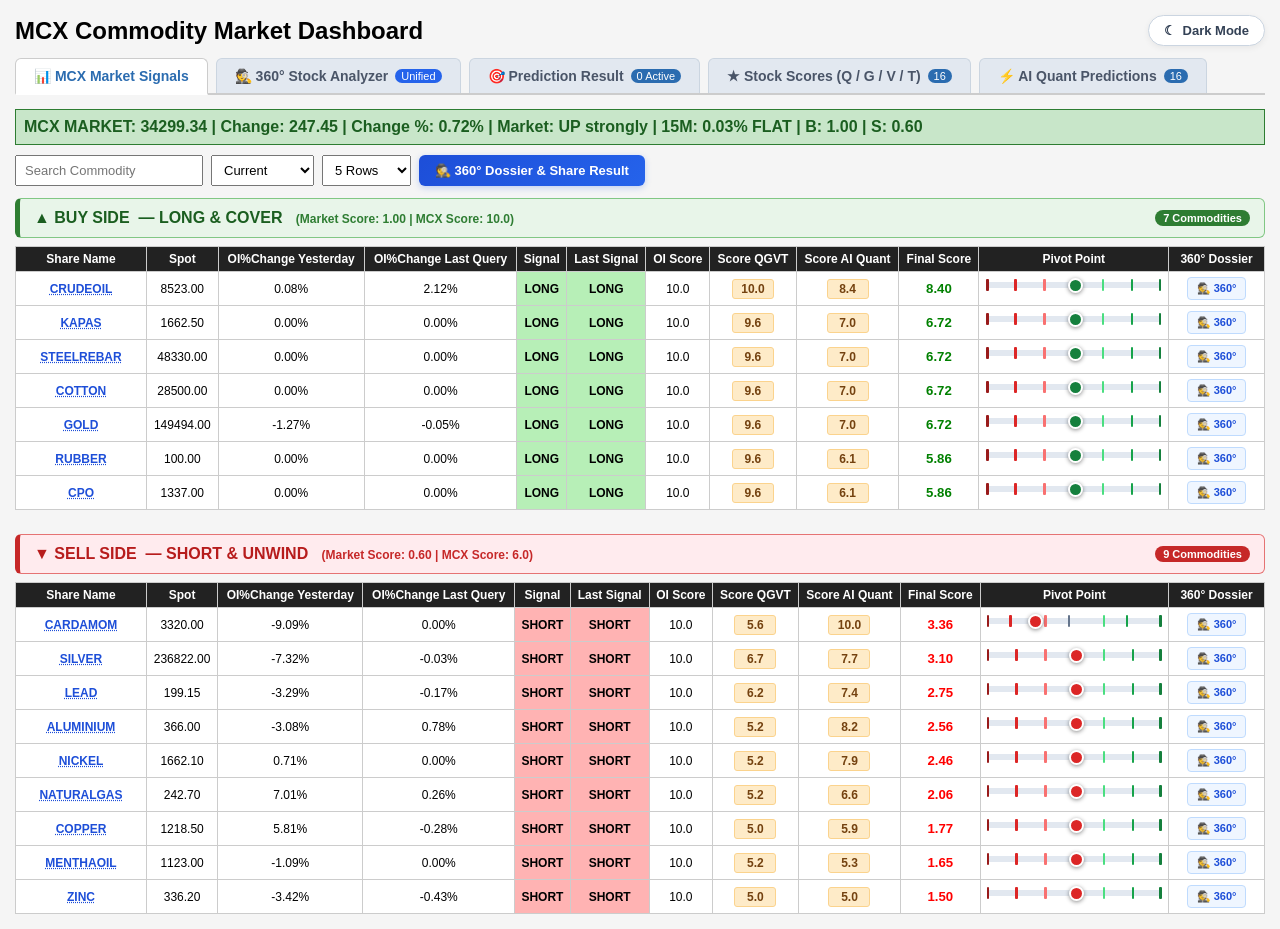
==== market_dashboard.html @ e103e613 "Update market_dashboard.html via API" ====
<!DOCTYPE html>
<html>

<head>

<meta charset="UTF-8">

<title>MCX Commodity Market Dashboard</title>

<script>
(function() {
  try {
    var savedTheme = localStorage.getItem("dashboardTheme");
    if (!savedTheme) {
      savedTheme = (window.matchMedia && window.matchMedia('(prefers-color-scheme: dark)').matches) ? "dark" : "light";
    }
    if (savedTheme === "dark") {
      document.documentElement.setAttribute("data-theme", "dark");
    }
  } catch(e) {}
})();
</script>

<style>

body {
    font-family: Arial, sans-serif;
    margin: 15px;
    background: #f5f5f5;
}

h2 {
    margin: 0 0 8px 0;
}

.nifty {
    background: white;
    border: 1px solid #ccc;
    padding: 8px;
    margin-bottom: 10px;
    font-weight: bold;
}

.controls {
    display: flex;
    gap: 8px;
    margin-bottom: 12px;
}

input,
select {
    padding: 6px 8px;
    font-size: 13px;
}

.section {
    margin-bottom: 8px;
}

.section-title {
    font-size: 14px;
    font-weight: bold;
    padding: 4px 6px;
    margin-bottom: 3px;
}

.long-title {
    background: #b7efb7;
}

.short-title {
    background: #ffb3b3;
}

.cover-title {
    background: #b8d9ff;
}

.unwind-title {
    background: #ffd39b;
}

/* ── Layout ──────────────────────────────── */
.main-layout {
    display: flex;
    gap: 12px;
    align-items: flex-start;
}

.left-panel {
    flex: 1 1 auto;
    min-width: 0;
}

.right-panel {
    flex: 1 1 auto;
    min-width: 0;
}

/* ── High Conviction ─────────────────────── */
.high-score-box {
    background: white;
    border: 2px solid #888;
    border-radius: 4px;
    margin-bottom: 10px;
    padding: 6px;
}

.high-score-box h3 {
    margin: 0 0 6px 0;
    font-size: 13px;
    color: #333;
}

/* ── Movers panel ────────────────────────── */
.movers-box {
    background: white;
    border: 2px solid #888;
    border-radius: 4px;
    padding: 6px;
    position: sticky;
    top: 10px;
}

.movers-box h3 {
    margin: 0 0 6px 0;
    font-size: 13px;
    color: #333;
}

.profit-result {
    color: green;
    font-weight: bold;
}

.loss-result {
    color: red;
    font-weight: bold;
}

table {
    border-collapse: collapse;
    width: 100%;
    table-layout: auto;
    background: white;
    font-size: 12px;
}

th,
td {
    border: 1px solid #ccc;
    padding: 5px;
    text-align: center;
    white-space: nowrap;
}

.setup {
    min-width: 250px;
    font-size: 12px;
}

.setup-note {
    font-size: 11px;
    margin: -7px 0 6px 2px;
    color: #555;
}

th {
    background: #222;
    color: white;
    cursor: pointer;
}

th:hover {
    background: #444;
}

.signal-LONG {
    background: #b7efb7;
    font-weight: bold;
}

.signal-SHORT {
    background: #ffb3b3;
    font-weight: bold;
}

.signal-COVER {
    background: #b8d9ff;
    font-weight: bold;
}

.signal-UNWIND {
    background: #ffd39b;
    font-weight: bold;
}

.status-LIVE {
    color: green;
    font-weight: bold;
}

.status-STALE {
    color: red;
    font-weight: bold;
}

.profit {
    font-weight: bold;
}

.section-label td {
    text-align: left;
    font-weight: bold;
    font-size: 13px;
    padding: 8px 12px;
    cursor: default;
    border: 1px solid transparent;
}

.section-label.long-title td {
    background: #dcfce7;
    color: #166534;
    border-color: #86efac;
    border-radius: 7px 7px 0 0;
}

.section-label.short-title td {
    background: #fee2e2;
    color: #991b1b;
    border-color: #fca5a5;
    border-radius: 7px 7px 0 0;
}

.section-count-badge {
    float: right;
    padding: 3px 10px;
    border-radius: 5px;
    color: white;
    font-size: 11px;
    line-height: 1.1;
}

.long-title .section-count-badge {
    background: #15803d;
}

.short-title .section-count-badge {
    background: #b91c1c;
}

.pivot-cell {
    font-size: 11px;
    text-align: center;
    white-space: nowrap;
    padding: 4px 6px;
}

.pivot-graph-wrap {
    min-width: 140px;
    max-width: 175px;
    text-align: left;
    margin: 0 auto;
    position: relative;
    cursor: pointer;
}

.pivot-track {
    position: relative;
    width: 100%;
    height: 6px;
    background: #e2e8f0;
    border-radius: 3px;
    margin: 5px 0 2px 0;
}

.pivot-pipe {
    position: absolute;
    top: -3px;
    width: 2.5px;
    height: 12px;
    border-radius: 1px;
    z-index: 2;
    pointer-events: none;
}

.pivot-ball {
    position: absolute;
    top: -3.5px;
    width: 11px;
    height: 11px;
    border-radius: 50%;
    border: 2px solid #ffffff;
    box-shadow: 0 1px 4px rgba(0, 0, 0, 0.45);
    cursor: pointer;
    z-index: 6;
    transition: transform 0.15s ease;
}

.pivot-ball:hover {
    transform: scale(1.3);
}

.pivot-detail-tooltip {
    position: absolute;
    bottom: calc(100% + 5px);
    left: 50%;
    transform: translateX(-50%);
    background: #ffffff;
    color: #0f172a;
    border: 1px solid #334155;
    border-radius: 4px;
    padding: 3px 8px;
    font-size: 11px;
    font-family: -apple-system, BlinkMacSystemFont, "Segoe UI", Roboto, "Helvetica Neue", monospace;
    font-weight: 600;
    white-space: nowrap;
    box-shadow: 0 4px 14px rgba(0, 0, 0, 0.22);
    pointer-events: none;
    opacity: 0;
    visibility: hidden;
    transition: opacity 0.12s ease, visibility 0.12s ease;
    z-index: 9999;
}

.pivot-detail-tooltip::after {
    content: "";
    position: absolute;
    top: 100%;
    left: 50%;
    margin-left: -5px;
    border-width: 5px;
    border-style: solid;
    border-color: #334155 transparent transparent transparent;
}

.pivot-graph-wrap:hover .pivot-detail-tooltip,
.pivot-graph-wrap:focus .pivot-detail-tooltip,
.pivot-graph-wrap:active .pivot-detail-tooltip,
.pivot-graph-wrap.active-touch .pivot-detail-tooltip,
.pivot-cell:hover .pivot-detail-tooltip,
.pivot-cell:active .pivot-detail-tooltip {
    opacity: 1;
    visibility: visible;
}

.pivot-hover-price-line {
    display: flex;
    justify-content: space-between;
    align-items: center;
    font-size: 9px;
    color: #64748b;
    margin-top: 2px;
    height: 11px;
    opacity: 0;
    visibility: hidden;
    transition: opacity 0.2s ease, visibility 0.2s ease;
}

.cur-price-highlight {
    font-weight: 700;
    color: #0f172a;
}

.pivot-graph-wrap:hover .pivot-hover-price-line,
.pivot-cell:hover .pivot-hover-price-line,
.pivot-cell:active .pivot-hover-price-line {
    opacity: 1;
    visibility: visible;
}

/* ── Buy / Sell Favor Column ─────────────────── */
.buy-favor-cell {
    min-width: 130px;
    max-width: 165px;
    margin: 0 auto;
    text-align: center;
}

.buy-favor-inline {
    display: flex;
    justify-content: center;
    align-items: center;
    gap: 6px;
}

.buy-room-badge {
    font-size: 10px;
    font-weight: 600;
    padding: 2px 5px;
    border-radius: 4px;
    white-space: nowrap;
}

.buy-room-badge.room-high {
    color: #15803d;
    background: #dcfce7;
    border: 1px solid #86efac;
}

.buy-room-badge.room-low {
    color: #b45309;
    background: #fef3c7;
    border: 1px solid #fcd34d;
}

.pivot-score-badge {
    display: inline-block;
    padding: 1px 5px;
    border-radius: 4px;
    font-size: 10px;
    font-weight: bold;
    letter-spacing: 0.2px;
    white-space: nowrap;
}

.pivot-score-badge.score-high {
    background: #dcfce7;
    color: #15803d;
    border: 1px solid #86efac;
}

.pivot-score-badge.score-mid {
    background: #fef9c3;
    color: #854d0e;
    border: 1px solid #fde047;
}

.pivot-score-badge.score-low {
    background: #fee2e2;
    color: #b91c1c;
    border: 1px solid #fca5a5;
}

.pivot-score-badge.score-na {
    background: #f1f5f9;
    color: #64748b;
    border: 1px solid #cbd5e1;
}

/* ── Tab Navigation ──────────────────────── */
.tab-nav {
    display: flex;
    gap: 8px;
    margin-bottom: 14px;
    border-bottom: 2px solid #ccc;
    padding-bottom: 0px;
}

.tab-nav-btn {
    padding: 9px 18px;
    font-size: 14px;
    font-weight: bold;
    cursor: pointer;
    background: #e2e8f0;
    color: #4a5568;
    border: 1px solid #cbd5e0;
    border-bottom: none;
    border-radius: 6px 6px 0 0;
    transition: background 0.15s, color 0.15s;
    outline: none;
    display: inline-flex;
    align-items: center;
    gap: 7px;
}

.tab-nav-btn:hover {
    background: #cbd5e0;
    color: #1a202c;
}

.tab-nav-btn.active {
    background: #ffffff;
    color: #2b6cb0;
    border-color: #ccc #ccc #ffffff #ccc;
    border-bottom: 2px solid #ffffff;
    margin-bottom: -2px;
}

.tab-badge {
    background: #2b6cb0;
    color: white;
    font-size: 11px;
    padding: 1px 6px;
    border-radius: 10px;
    font-weight: normal;
}

.tab-nav-btn.active .tab-badge {
    background: #2b6cb0;
}

.tab-content {
    display: none;
}

.tab-content.active {
    display: block;
}

/* ── Stock Scores Tab KPI Cards ─────────── */
.scores-kpi-row {
    display: flex;
    gap: 12px;
    margin-bottom: 12px;
    flex-wrap: wrap;
}

.scores-kpi-card {
    background: white;
    border: 1px solid #ccc;
    border-radius: 4px;
    padding: 8px 14px;
    flex: 1 1 180px;
    box-shadow: 0 1px 2px rgba(0,0,0,0.05);
}

.scores-kpi-title {
    font-size: 11px;
    font-weight: bold;
    color: #666;
    text-transform: uppercase;
    letter-spacing: 0.5px;
}

.scores-kpi-val {
    font-size: 20px;
    font-weight: bold;
    color: #1a202c;
    margin-top: 2px;
}

.scores-kpi-sub {
    font-size: 11px;
    color: #888;
    margin-top: 2px;
}

/* ── Stock Scores Table Badges ───────────── */
.score-badge {
    display: inline-block;
    padding: 2px 7px;
    border-radius: 3px;
    font-weight: bold;
    font-size: 12px;
    min-width: 26px;
    text-align: center;
}

.score-high {
    background: #c6f6d5;
    color: #22543d;
    border: 1px solid #9ae6b4;
}

.score-mid {
    background: #feebc8;
    color: #744210;
    border: 1px solid #fbd38d;
}

.score-low {
    background: #fed7d7;
    color: #742a2a;
    border: 1px solid #feb2b2;
}

.score-na {
    background: #edf2f7;
    color: #718096;
}

.sub-score {
    font-weight: 600;
}

.sig-pill {
    padding: 2px 6px;
    border-radius: 3px;
    font-size: 11px;
    display: inline-block;
}

.mc-link-btn {
    display: inline-block;
    padding: 2px 6px;
    font-size: 11px;
    font-weight: bold;
    background: #3182ce;
    color: white;
    text-decoration: none;
    border-radius: 3px;
    white-space: nowrap;
}

/* ── Stock Scores Pagination Styles ───────────── */
.scores-pagination {
    display: flex;
    justify-content: space-between;
    align-items: center;
    padding: 10px 14px;
    background: #f8fafc;
    border: 1px solid #e2e8f0;
    border-top: none;
    border-radius: 0 0 6px 6px;
    font-size: 13px;
    color: #475569;
    flex-wrap: wrap;
    gap: 8px;
}
.scores-pagination .page-btn {
    padding: 5px 12px;
    border: 1px solid #cbd5e1;
    background: #ffffff;
    border-radius: 4px;
    cursor: pointer;
    font-weight: 600;
    font-size: 12px;
    color: #1e293b;
    transition: all 0.15s ease;
}
.scores-pagination .page-btn:hover:not(:disabled) {
    background: #f1f5f9;
    border-color: #94a3b8;
}
.scores-pagination .page-btn:disabled {
    opacity: 0.4;
    cursor: not-allowed;
}
.scores-pagination select {
    padding: 4px 8px;
    border-radius: 4px;
    border: 1px solid #cbd5e1;
    font-size: 12px;
    background: #ffffff;
}

.badge-buy {
    background: #dcfce7;
    color: #15803d;
    padding: 2px 8px;
    border-radius: 4px;
    font-weight: 700;
    font-size: 11px;
    border: 1px solid #86efac;
    display: inline-block;
}

.badge-sell {
    background: #fee2e2;
    color: #b91c1c;
    padding: 2px 8px;
    border-radius: 4px;
    font-weight: 700;
    font-size: 11px;
    border: 1px solid #fca5a5;
    display: inline-block;
}

.change-no {
    color: #16a34a;
    font-weight: 700;
    font-size: 12px;
}

.change-yes {
    background: #ffedd5;
    color: #c2410c;
    padding: 2px 7px;
    border-radius: 4px;
    font-weight: 800;
    font-size: 11px;
    border: 1px solid #fdba74;
    display: inline-block;
}

.pred-success {
    background: #dcfce7;
    color: #15803d;
    padding: 3px 10px;
    border-radius: 4px;
    font-weight: 800;
    font-size: 11px;
    border: 1px solid #86efac;
    display: inline-block;
}

.pred-failure {
    background: #fee2e2;
    color: #b91c1c;
    padding: 3px 10px;
    border-radius: 4px;
    font-weight: 800;
    font-size: 11px;
    border: 1px solid #fca5a5;
    display: inline-block;
}

.pred-breakeven {
    background: #eff6ff;
    color: #1d4ed8;
    padding: 3px 10px;
    border-radius: 4px;
    font-weight: 800;
    font-size: 11px;
    border: 1px solid #bfdbfe;
    display: inline-block;
}

/* ── 360° Unified Commodity Analyzer Styles ───────────── */
.btn-market-analyzer-popup {
    padding: 8px 16px;
    background: linear-gradient(135deg, #1d4ed8, #2563eb);
    color: #ffffff;
    font-size: 13px;
    font-weight: 700;
    border: none;
    border-radius: 6px;
    cursor: pointer;
    box-shadow: 0 2px 6px rgba(37, 99, 235, 0.25);
    transition: all 0.15s ease;
    display: inline-flex;
    align-items: center;
    gap: 6px;
}
.btn-market-analyzer-popup:hover {
    background: linear-gradient(135deg, #1e40af, #1d4ed8);
    box-shadow: 0 4px 10px rgba(37, 99, 235, 0.35);
    transform: translateY(-1px);
}
.btn-row-analyze {
    padding: 4px 9px;
    background: #eff6ff;
    color: #1d4ed8;
    border: 1px solid #bfdbfe;
    border-radius: 4px;
    font-size: 11px;
    font-weight: 700;
    cursor: pointer;
    transition: all 0.15s ease;
    display: inline-flex;
    align-items: center;
    gap: 4px;
}
.btn-row-analyze:hover {
    background: #2563eb;
    color: #ffffff;
    border-color: #2563eb;
    box-shadow: 0 2px 5px rgba(37, 99, 235, 0.25);
}
.symbol-clickable {
    cursor: pointer;
    color: #1d4ed8;
    font-weight: 700;
    text-decoration: underline dotted;
    transition: color 0.15s ease;
}
.symbol-clickable:hover {
    color: #2563eb;
    text-decoration: underline;
}
.market-analyzer-modal-overlay {
    position: fixed;
    top: 0;
    left: 0;
    right: 0;
    bottom: 0;
    background: rgba(15, 23, 42, 0.7);
    backdrop-filter: blur(5px);
    z-index: 99999;
    display: flex;
    align-items: center;
    justify-content: center;
    padding: 20px;
    animation: modalFadeIn 0.2s ease-out;
}
@keyframes modalFadeIn {
    from { opacity: 0; }
    to { opacity: 1; }
}
.market-analyzer-modal-container {
    background: #ffffff;
    border-radius: 14px;
    max-width: 1150px;
    width: 100%;
    max-height: 92vh;
    display: flex;
    flex-direction: column;
    box-shadow: 0 25px 50px -12px rgba(0, 0, 0, 0.35);
    border: 1px solid #cbd5e1;
    overflow: hidden;
    animation: modalPopIn 0.2s cubic-bezier(0.16, 1, 0.3, 1);
}
@keyframes modalPopIn {
    from { transform: scale(0.96); opacity: 0; }
    to { transform: scale(1); opacity: 1; }
}
.market-analyzer-modal-header {
    display: flex;
    justify-content: space-between;
    align-items: center;
    padding: 14px 20px;
    background: #f8fafc;
    border-bottom: 1px solid #e2e8f0;
}
.modal-action-btn {
    padding: 7px 14px;
    font-size: 12px;
    font-weight: 700;
    border-radius: 6px;
    cursor: pointer;
    border: none;
    transition: all 0.15s ease;
    display: inline-flex;
    align-items: center;
    gap: 6px;
}
.modal-action-btn.btn-share {
    background: #059669;
    color: #ffffff;
    box-shadow: 0 2px 6px rgba(5, 150, 105, 0.25);
}
.modal-action-btn.btn-share:hover {
    background: #047857;
    box-shadow: 0 4px 10px rgba(5, 150, 105, 0.35);
}
.modal-action-btn.btn-open-tab {
    background: #2563eb;
    color: #ffffff;
}
.modal-action-btn.btn-open-tab:hover {
    background: #1d4ed8;
}
.modal-close-btn {
    background: none;
    border: none;
    font-size: 24px;
    line-height: 1;
    color: #64748b;
    cursor: pointer;
    padding: 4px 8px;
    border-radius: 6px;
    transition: background 0.15s ease;
}
.modal-close-btn:hover {
    background: #e2e8f0;
    color: #0f172a;
}
.modal-commodity-bar {
    padding: 8px 20px;
    background: #f1f5f9;
    border-bottom: 1px solid #e2e8f0;
    display: flex;
    align-items: center;
    gap: 8px;
    flex-wrap: wrap;
}
.modal-select {
    padding: 4px 8px;
    border: 1px solid #cbd5e1;
    border-radius: 6px;
    font-size: 12px;
    font-weight: 700;
    background: #ffffff;
    color: #0f172a;
}
.modal-chips-wrap {
    display: flex;
    gap: 5px;
    flex-wrap: wrap;
    align-items: center;
}
.modal-chip {
    padding: 3px 9px;
    background: #ffffff;
    border: 1px solid #cbd5e1;
    border-radius: 12px;
    font-size: 11px;
    font-weight: 600;
    color: #334155;
    cursor: pointer;
    transition: all 0.15s ease;
}
.modal-chip:hover {
    background: #e2e8f0;
}
.modal-chip.active {
    background: #2563eb;
    color: #ffffff;
    border-color: #2563eb;
}
.modal-dossier-body {
    padding: 20px;
    overflow-y: auto;
    flex: 1;
    background: #ffffff;
}
.share-toast {
    position: fixed;
    bottom: 24px;
    right: 24px;
    background: #0f172a;
    color: #ffffff;
    padding: 12px 20px;
    border-radius: 8px;
    font-size: 13px;
    font-weight: 700;
    box-shadow: 0 10px 25px rgba(0,0,0,0.25);
    z-index: 100000;
    opacity: 0;
    transform: translateY(20px);
    transition: all 0.25s cubic-bezier(0.16, 1, 0.3, 1);
    pointer-events: none;
    border-left: 4px solid #10b981;
}
.share-toast.show {
    opacity: 1;
    transform: translateY(0);
}

/* ── Theme Switcher Header & Button Styles ───────────────── */
.dashboard-header-bar {
    display: flex;
    justify-content: space-between;
    align-items: center;
    margin-bottom: 12px;
    flex-wrap: wrap;
    gap: 10px;
}
.theme-toggle-btn {
    padding: 7px 15px;
    border-radius: 20px;
    border: 1px solid #cbd5e1;
    background: #ffffff;
    color: #334155;
    font-size: 13px;
    font-weight: 700;
    cursor: pointer;
    display: inline-flex;
    align-items: center;
    gap: 7px;
    transition: all 0.2s ease;
    box-shadow: 0 2px 6px rgba(0,0,0,0.06);
    outline: none;
}
.theme-toggle-btn:hover {
    background: #f1f5f9;
    border-color: #94a3b8;
    color: #0f172a;
    transform: translateY(-1px);
}
.theme-toggle-btn.is-dark {
    background: #1e293b;
    border-color: #475569;
    color: #f8fafc;
    box-shadow: 0 2px 8px rgba(0,0,0,0.3);
}
.theme-toggle-btn.is-dark:hover {
    background: #334155;
    border-color: #64748b;
    color: #ffffff;
}
.theme-toggle-btn .theme-icon {
    font-size: 14px;
}

/* ══════════════════════════════════════════════════════════
   DARK THEME PALETTE & OVERRIDES ([data-theme="dark"] / .dark-theme)
   ══════════════════════════════════════════════════════════ */
[data-theme="dark"],
body.dark-theme {
    background: #0b0f19 !important;
    color: #f1f5f9 !important;
}

[data-theme="dark"] h1, [data-theme="dark"] h2, [data-theme="dark"] h3, [data-theme="dark"] h4,
body.dark-theme h1, body.dark-theme h2, body.dark-theme h3, body.dark-theme h4 {
    color: #f8fafc !important;
}

/* ── Tab Navigation ── */
[data-theme="dark"] .tab-nav,
body.dark-theme .tab-nav {
    border-bottom-color: #334155 !important;
}
[data-theme="dark"] .tab-nav-btn,
body.dark-theme .tab-nav-btn {
    background: #1e293b !important;
    color: #94a3b8 !important;
    border-color: #334155 !important;
}
[data-theme="dark"] .tab-nav-btn:hover,
body.dark-theme .tab-nav-btn:hover {
    background: #334155 !important;
    color: #f8fafc !important;
}
[data-theme="dark"] .tab-nav-btn.active,
body.dark-theme .tab-nav-btn.active {
    background: #0f172a !important;
    color: #60a5fa !important;
    border-color: #334155 #334155 #0f172a #334155 !important;
}

/* ── Form Controls & Inputs ── */
[data-theme="dark"] input,
[data-theme="dark"] select,
body.dark-theme input,
body.dark-theme select {
    background: #1e293b !important;
    color: #f8fafc !important;
    border-color: #475569 !important;
}
[data-theme="dark"] input::placeholder,
body.dark-theme input::placeholder {
    color: #64748b !important;
}

/* ── Tables ── */
[data-theme="dark"] table,
body.dark-theme table {
    background: #1e293b !important;
    color: #f1f5f9 !important;
}
[data-theme="dark"] th,
body.dark-theme th {
    background: #0f172a !important;
    color: #93c5fd !important;
    border-color: #334155 !important;
}
[data-theme="dark"] th:hover,
body.dark-theme th:hover {
    background: #1e293b !important;
}
[data-theme="dark"] td,
body.dark-theme td {
    border-color: #334155 !important;
    color: #e2e8f0 !important;
}
[data-theme="dark"] tr:hover td,
body.dark-theme tr:hover td {
    background: rgba(51, 65, 85, 0.4) !important;
}

/* ── Section Titles & Banners ── */
[data-theme="dark"] .long-title,
body.dark-theme .long-title {
    background: #064e3b !important;
    color: #6ee7b7 !important;
    border-color: #047857 !important;
}
[data-theme="dark"] .long-title span,
body.dark-theme .long-title span {
    color: #6ee7b7 !important;
}
[data-theme="dark"] .short-title,
body.dark-theme .short-title {
    background: #7f1d1d !important;
    color: #fca5a5 !important;
    border-color: #b91c1c !important;
}
[data-theme="dark"] .short-title span,
body.dark-theme .short-title span {
    color: #fca5a5 !important;
}

/* ── Signal Pills in Tables ── */
[data-theme="dark"] .signal-LONG,
body.dark-theme .signal-LONG {
    background: #064e3b !important;
    color: #6ee7b7 !important;
}
[data-theme="dark"] .signal-SHORT,
body.dark-theme .signal-SHORT {
    background: #7f1d1d !important;
    color: #fca5a5 !important;
}
[data-theme="dark"] .signal-COVER,
body.dark-theme .signal-COVER {
    background: #1e3a8a !important;
    color: #93c5fd !important;
}
[data-theme="dark"] .signal-UNWIND,
body.dark-theme .signal-UNWIND {
    background: #78350f !important;
    color: #fde047 !important;
}

/* ── Interactive Commodity Elements ── */
[data-theme="dark"] .symbol-clickable,
body.dark-theme .symbol-clickable {
    color: #60a5fa !important;
}
[data-theme="dark"] .symbol-clickable:hover,
body.dark-theme .symbol-clickable:hover {
    color: #93c5fd !important;
}
[data-theme="dark"] .btn-row-analyze,
body.dark-theme .btn-row-analyze {
    background: #1e293b !important;
    color: #60a5fa !important;
    border-color: #3b82f6 !important;
}
[data-theme="dark"] .btn-row-analyze:hover,
body.dark-theme .btn-row-analyze:hover {
    background: #2563eb !important;
    color: #ffffff !important;
}

/* ── Nifty / Market Banner ── */
[data-theme="dark"] .nifty,
body.dark-theme .nifty {
    background: #1e293b !important;
    border-color: #475569 !important;
    color: #f8fafc !important;
}

/* ── Cards & Panels ── */
[data-theme="dark"] .high-score-box,
[data-theme="dark"] .movers-box,
body.dark-theme .high-score-box,
body.dark-theme .movers-box {
    background: #1e293b !important;
    border-color: #334155 !important;
    color: #f8fafc !important;
}

/* ── 360° Analyzer Hero & Dossier Components ── */
[data-theme="dark"] .analyzer-hero-card,
[data-theme="dark"] .analyzer-dossier-header,
[data-theme="dark"] .analyzer-pillar-card,
[data-theme="dark"] .analyzer-verdict-card,
body.dark-theme .analyzer-hero-card,
body.dark-theme .analyzer-dossier-header,
body.dark-theme .analyzer-pillar-card,
body.dark-theme .analyzer-verdict-card {
    background: #1e293b !important;
    border-color: #334155 !important;
    color: #f8fafc !important;
    box-shadow: 0 4px 12px rgba(0,0,0,0.3) !important;
}

[data-theme="dark"] .analyzer-pillar-title,
body.dark-theme .analyzer-pillar-title {
    color: #93c5fd !important;
}

[data-theme="dark"] .analyzer-chip,
body.dark-theme .analyzer-chip {
    background: #0f172a !important;
    border-color: #475569 !important;
    color: #cbd5e1 !important;
}
[data-theme="dark"] .analyzer-chip:hover,
body.dark-theme .analyzer-chip:hover {
    background: #334155 !important;
    color: #ffffff !important;
    border-color: #60a5fa !important;
}

[data-theme="dark"] .analyzer-suggestions,
body.dark-theme .analyzer-suggestions {
    background: #1e293b !important;
    border-color: #475569 !important;
    box-shadow: 0 10px 25px rgba(0,0,0,0.5) !important;
}
[data-theme="dark"] .analyzer-suggestion-item,
body.dark-theme .analyzer-suggestion-item {
    border-bottom-color: #334155 !important;
    color: #f8fafc !important;
}
[data-theme="dark"] .analyzer-suggestion-item:hover,
[data-theme="dark"] .analyzer-suggestion-item.active,
body.dark-theme .analyzer-suggestion-item:hover,
body.dark-theme .analyzer-suggestion-item.active {
    background: #334155 !important;
}

[data-theme="dark"] .analyzer-score-bar-track,
body.dark-theme .analyzer-score-bar-track {
    background: #334155 !important;
}

/* ── Inner Light-gray Boxes within Cards ── */
[data-theme="dark"] div[style*="background:#f8fafc"],
[data-theme="dark"] div[style*="background: #f8fafc"],
body.dark-theme div[style*="background:#f8fafc"],
body.dark-theme div[style*="background: #f8fafc"] {
    background: #0f172a !important;
    border-color: #334155 !important;
    color: #cbd5e1 !important;
}

[data-theme="dark"] div[style*="color:#0f172a"],
[data-theme="dark"] div[style*="color: #0f172a"],
[data-theme="dark"] h2[style*="color:#0f172a"],
[data-theme="dark"] span[style*="color:#0f172a"],
body.dark-theme div[style*="color:#0f172a"],
body.dark-theme div[style*="color: #0f172a"],
body.dark-theme h2[style*="color:#0f172a"],
body.dark-theme span[style*="color:#0f172a"] {
    color: #f8fafc !important;
}

[data-theme="dark"] div[style*="color:#334155"],
[data-theme="dark"] div[style*="color: #334155"],
[data-theme="dark"] div[style*="color:#475569"],
[data-theme="dark"] span[style*="color:#475569"],
[data-theme="dark"] ul[style*="color:#334155"],
[data-theme="dark"] ul[style*="color:#475569"],
body.dark-theme div[style*="color:#334155"],
body.dark-theme div[style*="color: #334155"],
body.dark-theme div[style*="color:#475569"],
body.dark-theme span[style*="color:#475569"],
body.dark-theme ul[style*="color:#334155"],
body.dark-theme ul[style*="color:#475569"] {
    color: #cbd5e1 !important;
}

/* ── 360° Dossier Modal in Dark Mode ── */
[data-theme="dark"] .market-analyzer-modal-overlay,
body.dark-theme .market-analyzer-modal-overlay {
    background: rgba(0, 0, 0, 0.8) !important;
}
[data-theme="dark"] .market-analyzer-modal-container,
body.dark-theme .market-analyzer-modal-container {
    background: #1e293b !important;
    border-color: #334155 !important;
    color: #f8fafc !important;
    box-shadow: 0 25px 50px -12px rgba(0, 0, 0, 0.6) !important;
}
[data-theme="dark"] .market-analyzer-modal-header,
body.dark-theme .market-analyzer-modal-header {
    background: #0f172a !important;
    border-bottom-color: #334155 !important;
}
[data-theme="dark"] .modal-commodity-bar,
body.dark-theme .modal-commodity-bar {
    background: #0f172a !important;
    border-bottom-color: #334155 !important;
}
[data-theme="dark"] .modal-select,
body.dark-theme .modal-select {
    background: #1e293b !important;
    border-color: #475569 !important;
    color: #f8fafc !important;
}
[data-theme="dark"] .modal-chip,
body.dark-theme .modal-chip {
    background: #1e293b !important;
    border-color: #475569 !important;
    color: #cbd5e1 !important;
}
[data-theme="dark"] .modal-chip:hover,
body.dark-theme .modal-chip:hover {
    background: #334155 !important;
    color: #ffffff !important;
}
[data-theme="dark"] .modal-chip.active,
body.dark-theme .modal-chip.active {
    background: #2563eb !important;
    color: #ffffff !important;
    border-color: #2563eb !important;
}
[data-theme="dark"] .modal-close-btn,
body.dark-theme .modal-close-btn {
    color: #94a3b8 !important;
}
[data-theme="dark"] .modal-close-btn:hover,
body.dark-theme .modal-close-btn:hover {
    background: #334155 !important;
    color: #ffffff !important;
}
[data-theme="dark"] .modal-dossier-body,
body.dark-theme .modal-dossier-body {
    background: #1e293b !important;
}

.analyzer-hero-card {
    background: #ffffff;
    border: 1px solid #e2e8f0;
    border-radius: 12px;
    padding: 20px;
    margin-bottom: 20px;
    box-shadow: 0 4px 12px rgba(0, 0, 0, 0.03);
}

.analyzer-suggestions {
    position: absolute;
    top: calc(100% + 4px);
    left: 0;
    right: 0;
    background: #ffffff;
    border: 1px solid #cbd5e1;
    border-radius: 8px;
    max-height: 280px;
    overflow-y: auto;
    z-index: 1000;
    box-shadow: 0 10px 25px rgba(0, 0, 0, 0.1);
}

.analyzer-suggestion-item {
    padding: 10px 14px;
    cursor: pointer;
    display: flex;
    justify-content: space-between;
    align-items: center;
    border-bottom: 1px solid #f1f5f9;
    transition: background 0.1s ease;
}
.analyzer-suggestion-item:hover, .analyzer-suggestion-item.active {
    background: #eff6ff;
}

.analyzer-search-btn {
    padding: 12px 24px;
    background: #2563eb;
    color: white;
    font-weight: 700;
    font-size: 14px;
    border: none;
    border-radius: 8px;
    cursor: pointer;
    transition: background 0.15s ease;
    white-space: nowrap;
}
.analyzer-search-btn:hover {
    background: #1d4ed8;
}

.analyzer-chip {
    padding: 5px 12px;
    background: #f1f5f9;
    border: 1px solid #cbd5e1;
    border-radius: 16px;
    font-size: 12px;
    font-weight: 600;
    color: #334155;
    cursor: pointer;
    transition: all 0.15s ease;
}
.analyzer-chip:hover {
    background: #e2e8f0;
    border-color: #94a3b8;
    color: #0f172a;
}

.analyzer-dossier-header {
    background: #ffffff;
    border: 1px solid #e2e8f0;
    border-radius: 12px;
    padding: 20px;
    margin-bottom: 20px;
    display: flex;
    justify-content: space-between;
    align-items: center;
    flex-wrap: wrap;
    gap: 16px;
    box-shadow: 0 4px 12px rgba(0,0,0,0.03);
}

.analyzer-grid-2x2 {
    display: grid;
    grid-template-columns: repeat(auto-fit, minmax(360px, 1fr));
    gap: 20px;
    margin-bottom: 20px;
}

.analyzer-pillar-card {
    background: #ffffff;
    border: 1px solid #e2e8f0;
    border-radius: 12px;
    padding: 20px;
    box-shadow: 0 4px 12px rgba(0,0,0,0.03);
    display: flex;
    flex-direction: column;
}

.analyzer-pillar-title {
    font-size: 16px;
    font-weight: 800;
    color: #1e293b;
    margin-bottom: 14px;
    display: flex;
    align-items: center;
    gap: 8px;
    padding-bottom: 10px;
    border-bottom: 1px solid #f1f5f9;
}

.analyzer-score-bar-wrap {
    margin-bottom: 12px;
}
.analyzer-score-bar-header {
    display: flex;
    justify-content: space-between;
    font-size: 12px;
    font-weight: 700;
    margin-bottom: 4px;
}
.analyzer-score-bar-track {
    width: 100%;
    height: 8px;
    background: #f1f5f9;
    border-radius: 4px;
    overflow: hidden;
}
.analyzer-score-bar-fill {
    height: 100%;
    border-radius: 4px;
    transition: width 0.4s ease;
}

.analyzer-verdict-card {
    background: #ffffff;
    border: 2px solid #e2e8f0;
    border-radius: 12px;
    padding: 24px;
    margin-top: 10px;
    box-shadow: 0 6px 16px rgba(0,0,0,0.04);
}


/* ════════════════════════════════════════════════════════════════════════════
   TAB 4: AI QUANT PREDICTIONS STYLING
   ════════════════════════════════════════════════════════════════════════════ */

.quant-tab-container {
    font-family: -apple-system, BlinkMacSystemFont, "Segoe UI", Roboto, Helvetica, Arial, sans-serif;
    color: #1e293b;
    margin-top: 6px;
}

/* ── Top Header & Market Context ── */
.quant-header-banner {
    background: linear-gradient(135deg, #0f172a 0%, #1e293b 100%);
    color: #ffffff;
    border-radius: 8px;
    padding: 16px 20px;
    margin-bottom: 16px;
    display: flex;
    justify-content: space-between;
    align-items: center;
    flex-wrap: wrap;
    gap: 12px;
    box-shadow: 0 2px 6px rgba(0,0,0,0.12);
}

.quant-title-wrap h3 {
    margin: 0 0 4px 0;
    font-size: 19px;
    font-weight: 700;
    letter-spacing: -0.02em;
    display: flex;
    align-items: center;
    gap: 8px;
}

.quant-title-sub {
    font-size: 12px;
    color: #94a3b8;
}

.quant-breadth-pills {
    display: flex;
    gap: 12px;
    flex-wrap: wrap;
}

.quant-breadth-card {
    background: rgba(255, 255, 255, 0.08);
    border: 1px solid rgba(255, 255, 255, 0.15);
    border-radius: 6px;
    padding: 6px 14px;
    display: flex;
    flex-direction: column;
    gap: 2px;
}

.quant-breadth-title {
    font-size: 11px;
    text-transform: uppercase;
    letter-spacing: 0.05em;
    color: #cbd5e1;
    font-weight: 600;
}

.quant-breadth-vals {
    font-size: 13px;
    font-weight: 700;
    display: flex;
    gap: 8px;
}

.breadth-buy { color: #4ade80; }
.breadth-sell { color: #f87171; }
.breadth-neutral { color: #94a3b8; }

/* ── Hero Top Opportunities 4-Grid ── */
.quant-hero-grid {
    display: grid;
    grid-template-columns: repeat(auto-fit, minmax(250px, 1fr));
    gap: 12px;
    margin-bottom: 16px;
}

.quant-hero-card {
    background: #ffffff;
    border: 1px solid #e2e8f0;
    border-radius: 8px;
    padding: 14px 16px;
    display: flex;
    flex-direction: column;
    gap: 8px;
    box-shadow: 0 1px 3px rgba(0,0,0,0.05);
    transition: transform 0.15s, box-shadow 0.15s;
    cursor: pointer;
    position: relative;
    overflow: hidden;
}

.quant-hero-card:hover {
    transform: translateY(-2px);
    box-shadow: 0 4px 10px rgba(0,0,0,0.08);
}

.quant-hero-card.hero-buy {
    border-left: 4px solid #16a34a;
}

.quant-hero-card.hero-sell {
    border-left: 4px solid #dc2626;
}

.quant-hero-top {
    display: flex;
    justify-content: space-between;
    align-items: center;
}

.quant-hero-horizon {
    font-size: 10.5px;
    font-weight: 700;
    text-transform: uppercase;
    letter-spacing: 0.06em;
    padding: 2px 7px;
    border-radius: 4px;
}

.horizon-intra-buy { background: #dcfce7; color: #15803d; }
.horizon-intra-sell { background: #fee2e2; color: #b91c1c; }
.horizon-st-buy { background: #e0f2fe; color: #0369a1; }
.horizon-st-sell { background: #fef3c7; color: #b45309; }

.quant-hero-score-badge {
    font-size: 15px;
    font-weight: 800;
    padding: 2px 8px;
    border-radius: 4px;
}

.score-badge-buy { background: #15803d; color: #ffffff; }
.score-badge-sell { background: #b91c1c; color: #ffffff; }

.quant-hero-symbol {
    font-size: 17px;
    font-weight: 800;
    color: #0f172a;
    display: flex;
    align-items: baseline;
    gap: 6px;
}

.quant-hero-price {
    font-size: 13px;
    font-weight: 600;
    color: #475569;
}

.quant-hero-keyfactor {
    font-size: 11.5px;
    color: #475569;
    line-height: 1.35;
    background: #f8fafc;
    padding: 6px 8px;
    border-radius: 4px;
    border-left: 2px solid #cbd5e1;
}

.quant-hero-footer {
    display: flex;
    justify-content: space-between;
    font-size: 11px;
    color: #64748b;
    margin-top: 2px;
}

/* ── Interactive Toolbar & Filter Controls ── */
.quant-toolbar {
    background: #ffffff;
    border: 1px solid #e2e8f0;
    border-radius: 8px;
    padding: 12px 16px;
    margin-bottom: 14px;
    display: flex;
    flex-wrap: wrap;
    align-items: center;
    justify-content: space-between;
    gap: 12px;
    box-shadow: 0 1px 2px rgba(0,0,0,0.04);
}

.quant-search-box {
    flex: 1 1 240px;
    position: relative;
    min-width: 220px;
}

.quant-search-input {
    width: 100%;
    padding: 8px 12px 8px 32px;
    font-size: 13px;
    border: 1px solid #cbd5e0;
    border-radius: 6px;
    outline: none;
    box-sizing: border-box;
    transition: border 0.15s;
}

.quant-search-input:focus {
    border-color: #2563eb;
    box-shadow: 0 0 0 2px rgba(37,99,235,0.15);
}

.quant-search-icon {
    position: absolute;
    left: 10px;
    top: 50%;
    transform: translateY(-50%);
    color: #94a3b8;
    font-size: 14px;
    pointer-events: none;
}

.quant-filter-group {
    display: flex;
    align-items: center;
    gap: 8px;
    flex-wrap: wrap;
}

.quant-select {
    padding: 7px 12px;
    font-size: 12.5px;
    font-weight: 600;
    color: #334155;
    background: #ffffff;
    border: 1px solid #cbd5e0;
    border-radius: 6px;
    outline: none;
    cursor: pointer;
}

.quant-select:focus {
    border-color: #2563eb;
}

.quant-view-toggle {
    display: inline-flex;
    background: #f1f5f9;
    padding: 2px;
    border-radius: 6px;
    border: 1px solid #e2e8f0;
}

.quant-view-btn {
    padding: 5px 12px;
    font-size: 12px;
    font-weight: 600;
    color: #475569;
    background: transparent;
    border: none;
    border-radius: 4px;
    cursor: pointer;
    transition: all 0.15s;
}

.quant-view-btn.active {
    background: #ffffff;
    color: #0f172a;
    box-shadow: 0 1px 3px rgba(0,0,0,0.1);
}

.quant-count-badge {
    font-size: 12px;
    font-weight: 700;
    color: #64748b;
    padding: 4px 8px;
    background: #f1f5f9;
    border-radius: 4px;
}

/* ── Prediction Master Table ── */
.quant-table-wrap {
    background: #ffffff;
    border: 1px solid #cbd5e0;
    border-radius: 8px;
    overflow-x: auto;
    box-shadow: 0 1px 3px rgba(0,0,0,0.05);
    margin-bottom: 20px;
}

#quantPredTable {
    width: 100%;
    border-collapse: collapse;
    font-size: 12.5px;
    text-align: left;
    white-space: nowrap;
}

#quantPredTable thead {
    background: #f8fafc;
    border-bottom: 2px solid #cbd5e0;
}

#quantPredTable th {
    padding: 10px 12px;
    font-size: 11px;
    font-weight: 700;
    color: #475569;
    text-transform: uppercase;
    letter-spacing: 0.04em;
    cursor: pointer;
    user-select: none;
    border-right: 1px solid #f1f5f9;
}

#quantPredTable th:hover {
    background: #f1f5f9;
    color: #0f172a;
}

#quantPredTable th .sort-arrow {
    display: inline-block;
    margin-left: 4px;
    color: #94a3b8;
    font-size: 10px;
}

#quantPredTable tbody tr {
    border-bottom: 1px solid #f1f5f9;
    transition: background 0.12s;
}

#quantPredTable tbody tr:hover {
    background: #f8fafc !important;
}

#quantPredTable tbody tr:nth-child(even) {
    background: #fafbfc;
}

#quantPredTable td {
    padding: 8px 12px;
    color: #1e293b;
    vertical-align: middle;
    border-right: 1px solid #f8fafc;
}

/* ── Stock Cell ── */
.quant-stock-cell {
    display: flex;
    flex-direction: column;
}

.quant-sym-link {
    font-size: 13.5px;
    font-weight: 800;
    color: #0f172a;
    text-decoration: none;
    cursor: pointer;
}

.quant-sym-link:hover {
    color: #2563eb;
    text-decoration: underline;
}

.quant-company-name {
    font-size: 10.5px;
    color: #64748b;
    max-width: 170px;
    overflow: hidden;
    text-overflow: ellipsis;
}

.quant-lot-badge {
    font-size: 9.5px;
    color: #94a3b8;
}

/* ── Score Bar & Badges ── */
.quant-meter-cell {
    min-width: 115px;
}

.quant-score-val-wrap {
    display: flex;
    justify-content: space-between;
    align-items: center;
    margin-bottom: 3px;
    font-size: 11.5px;
    font-weight: 700;
}

.quant-bar-bg {
    width: 100%;
    height: 6px;
    background: #e2e8f0;
    border-radius: 3px;
    overflow: hidden;
}

.quant-bar-fill {
    height: 100%;
    border-radius: 3px;
    transition: width 0.3s ease;
}

.bar-buy-high { background: linear-gradient(90deg, #10b981, #059669); }
.bar-buy-med { background: #34d399; }
.bar-buy-low { background: #94a3b8; }

.bar-sell-high { background: linear-gradient(90deg, #ef4444, #dc2626); }
.bar-sell-med { background: #f87171; }
.bar-sell-low { background: #94a3b8; }

.score-num-buy-high { color: #047857; }
.score-num-sell-high { color: #b91c1c; }
.score-num-neutral { color: #64748b; }

/* ── Direction / Signal Badges ── */
.quant-sig-pill {
    display: inline-block;
    padding: 3px 8px;
    font-size: 11px;
    font-weight: 800;
    border-radius: 4px;
    text-align: center;
    letter-spacing: 0.02em;
}

.sig-strong-buy { background: #15803d; color: #ffffff; }
.sig-buy { background: #dcfce7; color: #166534; border: 1px solid #bbf7d0; }
.sig-neutral { background: #f1f5f9; color: #475569; border: 1px solid #e2e8f0; }
.sig-sell { background: #fee2e2; color: #991b1b; border: 1px solid #fecaca; }
.sig-strong-sell { background: #b91c1c; color: #ffffff; }

.quant-conf-pill {
    font-size: 10.5px;
    color: #64748b;
    margin-left: 4px;
    font-weight: 600;
}

/* ── Risk Badges ── */
.quant-risk-badge {
    padding: 2px 7px;
    font-size: 10px;
    font-weight: 700;
    border-radius: 3px;
    display: inline-block;
    text-transform: uppercase;
}

.risk-low { background: #dcfce7; color: #15803d; border: 1px solid #86efac; }
.risk-moderate { background: #fef3c7; color: #b45309; border: 1px solid #fde68a; }
.risk-elevated { background: #ffedd5; color: #c2410c; border: 1px solid #fed7aa; }
.risk-high { background: #fee2e2; color: #b91c1c; border: 1px solid #fca5a5; }

/* ── Details Action Button ── */
.quant-details-btn {
    padding: 4px 9px;
    font-size: 11.5px;
    font-weight: 600;
    color: #2563eb;
    background: #eff6ff;
    border: 1px solid #bfdbfe;
    border-radius: 4px;
    cursor: pointer;
    transition: all 0.15s;
}

.quant-details-btn:hover {
    background: #2563eb;
    color: #ffffff;
    border-color: #2563eb;
}

/* ── Modal / Deep Dive Popup ── */
.quant-modal-backdrop {
    display: none;
    position: fixed;
    top: 0;
    left: 0;
    width: 100vw;
    height: 100vh;
    background: rgba(15, 23, 42, 0.6);
    backdrop-filter: blur(2px);
    z-index: 99999;
    align-items: center;
    justify-content: center;
    padding: 16px;
    box-sizing: border-box;
}

.quant-modal-backdrop.active {
    display: flex;
}

.quant-modal-card {
    background: #ffffff;
    border-radius: 10px;
    width: 100%;
    max-width: 860px;
    max-height: 90vh;
    overflow-y: auto;
    box-shadow: 0 20px 25px -5px rgba(0,0,0,0.2), 0 10px 10px -5px rgba(0,0,0,0.1);
    border: 1px solid #cbd5e1;
    position: relative;
    padding: 24px;
    box-sizing: border-box;
}

.quant-modal-close {
    position: absolute;
    top: 16px;
    right: 18px;
    font-size: 24px;
    font-weight: 700;
    color: #94a3b8;
    background: none;
    border: none;
    cursor: pointer;
    line-height: 1;
}

.quant-modal-close:hover {
    color: #0f172a;
}

.quant-modal-header {
    border-bottom: 1px solid #e2e8f0;
    padding-bottom: 14px;
    margin-bottom: 16px;
}

.quant-modal-title {
    font-size: 22px;
    font-weight: 800;
    color: #0f172a;
    display: flex;
    align-items: baseline;
    gap: 10px;
}

.quant-modal-sub {
    font-size: 13px;
    color: #64748b;
    margin-top: 2px;
}

.quant-modal-grid {
    display: grid;
    grid-template-columns: repeat(auto-fit, minmax(360px, 1fr));
    gap: 16px;
    margin-bottom: 16px;
}

.quant-panel {
    background: #f8fafc;
    border: 1px solid #e2e8f0;
    border-radius: 8px;
    padding: 16px;
}

.quant-panel-header {
    font-size: 14px;
    font-weight: 800;
    color: #1e293b;
    margin-bottom: 12px;
    display: flex;
    justify-content: space-between;
    align-items: center;
    border-bottom: 1px solid #e2e8f0;
    padding-bottom: 8px;
}

.quant-metric-row {
    display: flex;
    justify-content: space-between;
    font-size: 12px;
    margin-bottom: 7px;
    color: #475569;
}

.quant-metric-val {
    font-weight: 700;
    color: #0f172a;
}

.quant-factors-list {
    margin: 10px 0 0 0;
    padding-left: 18px;
    font-size: 12px;
    color: #334155;
    line-height: 1.4;
}

.quant-factors-list li {
    margin-bottom: 4px;
}


</style>

</head>

<body>

<div class="dashboard-header-bar">
  <h2 style="margin:0;">MCX Commodity Market Dashboard</h2>
  <button id="themeToggleBtn" class="theme-toggle-btn" onclick="toggleDashboardTheme()" title="Toggle Dark/Light Mode">
    <span id="themeToggleIcon">&#9790;</span>
    <span id="themeToggleText">Dark Mode</span>
  </button>
</div>

<div class="tab-nav">
  <button class="tab-nav-btn active" id="tabBtn-fno" onclick="switchDashboardTab('fno')">
    &#128202; MCX Market Signals
  </button>
  <button class="tab-nav-btn" id="tabBtn-analyzer" onclick="switchDashboardTab('analyzer')">
    &#128373; 360&#176; Stock Analyzer
    <span class="tab-badge" style="background:#2563eb; color:white;">Unified</span>
  </button>
  <button class="tab-nav-btn" id="tabBtn-prediction" onclick="switchDashboardTab('prediction')">
    &#127919; Prediction Result
    <span class="tab-badge" id="pred-badge">0 Active</span>
  </button>
  <button class="tab-nav-btn" id="tabBtn-scores" onclick="switchDashboardTab('scores')">
    &#9733; Stock Scores (Q / G / V / T)
    <span class="tab-badge">16</span>
  </button>
  <button class="tab-nav-btn" id="tabBtn-predictions" onclick="switchDashboardTab('predictions')">
    &#9889; AI Quant Predictions
    <span class="tab-badge">16</span>
  </button>

</div>

<!-- ══════════════════ TAB 1: F&O Market Signals ══════════════════ -->
<div id="tabContent-fno" class="tab-content active">

<div class="nifty" style="background: #c8e6c9; border: 1px solid #2e7d32; color: #1b5e20;">
MCX MARKET: 34299.34 | Change: 247.45 | Change %: 0.72% | Market: UP strongly | 15M: 0.03% FLAT | B: 1.00 | S: 0.60
</div>

<div class="controls">

<input
    type="text"
    id="search"
    placeholder="Search Commodity"
    onkeyup="applyFilters()"
>

<select id="expiryFilter" onchange="applyFilters()">

    <option value="CURRENT" selected>
        Current
    </option>

    <option value="NEXT">
        Next
    </option>

    <option value="FAR">
        Far
    </option>

    <option value="ALL">
        All Expiries
    </option>

</select>

<select id="rowLimit" onchange="applyFilters()">
    <option value="3">3 Rows</option>
    <option value="5" selected>5 Rows</option>
    <option value="10">10 Rows</option>
    <option value="15">15 Rows</option>
    <option value="20">20 Rows</option>
    <option value="ALL">All Rows</option>
</select>

<button type="button" class="btn-market-analyzer-popup" onclick="openMarketAnalyzerModal()" title="Open 360° Commodity Dossier Popup & Share Result">
  &#128373; 360° Dossier &amp; Share Result
</button>

</div>

<!-- ── BUY SIDE (LONG & COVER) ───────────────────────────────────────────── -->
<div class="section market-side-section" style="margin-bottom: 24px;">
  <div class="section-banner long-title" style="padding: 10px 14px; background: #e8f5e9; border: 1px solid #81c784; border-left: 5px solid #2e7d32; border-radius: 6px; font-weight: 700; color: #1b5e20; margin-bottom: 8px; display: flex; justify-content: space-between; align-items: center;">
    <span>&#9650; BUY SIDE &nbsp;— LONG &amp; COVER &nbsp;&nbsp;<span style="font-size: 12px; font-weight: 600; color: #2e7d32;">(Market Score: 1.00 | MCX Score: 10.0)</span></span>
    <span class="section-count-badge" style="background: #2e7d32; color: #fff; padding: 2px 8px; border-radius: 12px; font-size: 11px;">7 Commodities</span>
  </div>
  <table id="buyTable" class="market-signal-table">
    <thead>
      <tr>
        <th onclick="sortTable(this, 0)" style="width: 120px">Share Name</th>
        <th onclick="sortTable(this, 1)">Spot</th>
        <th onclick="sortTable(this, 2)">OI%Change Yesterday</th>
        <th onclick="sortTable(this, 3)">OI%Change Last Query</th>
        <th onclick="sortTable(this, 4)">Signal</th>
        <th onclick="sortTable(this, 5)">Last Signal</th>
        <th onclick="sortTable(this, 6)" title="OI-based Share Score">OI Score</th>
        <th onclick="sortTable(this, 7)" title="Commodity Quantitative Score, normalized from 5 to 10">Score QGVT</th>
        <th onclick="sortTable(this, 8)" title="AI Quantitative Score, normalized from 5 to 10">Score AI Quant</th>
        <th onclick="sortTable(this, 9)" title="Final Score = OI Score × Score QGVT × Score AI Quant × Market Score / 1000">Final Score</th>
        <th onclick="sortTable(this, 10)" title="15M Standard Pivot Points Channel (S3 to R3) with 7 coloured levels">Pivot Point</th>
        <th style="width: 85px; text-align: center;" title="Popup 360° Commodity Dossier & Share Result">360° Dossier</th>
      </tr>
    </thead>
    <tbody>
      
        <tr>

        <td>
          <span class="symbol-clickable" onclick="openMarketAnalyzerModal('CRUDEOIL')" title="Click to open 360° Dossier for CRUDEOIL" style="cursor: pointer; color: #1d4ed8; font-weight: 700;">CRUDEOIL</span>
        </td>
        <td>8523.00</td>

        <td>
            0.08%
        </td>

        <td>
            2.12%
        </td>

        <td class="signal-LONG">
            LONG
        </td>

        <td class="signal-LONG">LONG</td>

        <td>10.0</td>

        <td><span class="score-badge score-mid" title="Commodity Quantitative Score (5-10)">10.0</span></td>

        <td><span class="score-badge score-mid" title="AI Quantitative Score (5-10)">8.4</span></td>

        <td style="font-weight: bold; font-size: 1.1em; color: green;">8.40</td>

        <td class="pivot-cell">
            <div class="pivot-graph-wrap" tabindex="0">
              <span style="display:none">050.00</span>
              <div class="pivot-detail-tooltip">S3: 8267.31 | S2: 8352.54 | S1: 8437.77 | P: 8523.00 | R1: 8608.23 | R2: 8693.46 | R3: 8778.69</div>
              <div class="pivot-track">
                <div class="pivot-pipe" style="left:0px; background:#991b1b;"></div>
                <div class="pivot-pipe" style="left:calc(16.7% - 1px); background:#dc2626;"></div>
                <div class="pivot-pipe" style="left:calc(33.3% - 1px); background:#f87171;"></div>
                <div class="pivot-pipe" style="left:calc(50.0% - 1px); background:#64748b;"></div>
                <div class="pivot-pipe" style="left:calc(66.7% - 1px); background:#4ade80;"></div>
                <div class="pivot-pipe" style="left:calc(83.3% - 1px); background:#16a34a;"></div>
                <div class="pivot-pipe" style="right:0px; background:#15803d;"></div>
                <div class="pivot-ball" style="left:calc(50.0% - 5.5px); background:#15803d;"></div>
              </div>
              <div class="pivot-hover-price-line">
                <span>S3: 8267.31</span>
                <span class="cur-price-highlight">₹8523.00</span>
                <span>R3: 8778.69</span>
              </div>
            </div>
            </td>

        <td style="text-align: center;">
          <button type="button" class="btn-row-analyze" onclick="openMarketAnalyzerModal('CRUDEOIL')" title="Popup 360° Dossier & Share Result for CRUDEOIL">
            &#128373; 360°
          </button>
        </td>

        </tr>
        
        <tr>

        <td>
          <span class="symbol-clickable" onclick="openMarketAnalyzerModal('KAPAS')" title="Click to open 360° Dossier for KAPAS" style="cursor: pointer; color: #1d4ed8; font-weight: 700;">KAPAS</span>
        </td>
        <td>1662.50</td>

        <td>
            0.00%
        </td>

        <td>
            0.00%
        </td>

        <td class="signal-LONG">
            LONG
        </td>

        <td class="signal-LONG">LONG</td>

        <td>10.0</td>

        <td><span class="score-badge score-mid" title="Commodity Quantitative Score (5-10)">9.6</span></td>

        <td><span class="score-badge score-mid" title="AI Quantitative Score (5-10)">7.0</span></td>

        <td style="font-weight: bold; font-size: 1.1em; color: green;">6.72</td>

        <td class="pivot-cell">
            <div class="pivot-graph-wrap" tabindex="0">
              <span style="display:none">050.00</span>
              <div class="pivot-detail-tooltip">S3: 1612.64 | S2: 1629.26 | S1: 1645.88 | P: 1662.50 | R1: 1679.12 | R2: 1695.74 | R3: 1712.36</div>
              <div class="pivot-track">
                <div class="pivot-pipe" style="left:0px; background:#991b1b;"></div>
                <div class="pivot-pipe" style="left:calc(16.7% - 1px); background:#dc2626;"></div>
                <div class="pivot-pipe" style="left:calc(33.3% - 1px); background:#f87171;"></div>
                <div class="pivot-pipe" style="left:calc(50.0% - 1px); background:#64748b;"></div>
                <div class="pivot-pipe" style="left:calc(66.7% - 1px); background:#4ade80;"></div>
                <div class="pivot-pipe" style="left:calc(83.3% - 1px); background:#16a34a;"></div>
                <div class="pivot-pipe" style="right:0px; background:#15803d;"></div>
                <div class="pivot-ball" style="left:calc(50.0% - 5.5px); background:#15803d;"></div>
              </div>
              <div class="pivot-hover-price-line">
                <span>S3: 1612.64</span>
                <span class="cur-price-highlight">₹1662.50</span>
                <span>R3: 1712.36</span>
              </div>
            </div>
            </td>

        <td style="text-align: center;">
          <button type="button" class="btn-row-analyze" onclick="openMarketAnalyzerModal('KAPAS')" title="Popup 360° Dossier & Share Result for KAPAS">
            &#128373; 360°
          </button>
        </td>

        </tr>
        
        <tr>

        <td>
          <span class="symbol-clickable" onclick="openMarketAnalyzerModal('STEELREBAR')" title="Click to open 360° Dossier for STEELREBAR" style="cursor: pointer; color: #1d4ed8; font-weight: 700;">STEELREBAR</span>
        </td>
        <td>48330.00</td>

        <td>
            0.00%
        </td>

        <td>
            0.00%
        </td>

        <td class="signal-LONG">
            LONG
        </td>

        <td class="signal-LONG">LONG</td>

        <td>10.0</td>

        <td><span class="score-badge score-mid" title="Commodity Quantitative Score (5-10)">9.6</span></td>

        <td><span class="score-badge score-mid" title="AI Quantitative Score (5-10)">7.0</span></td>

        <td style="font-weight: bold; font-size: 1.1em; color: green;">6.72</td>

        <td class="pivot-cell">
            <div class="pivot-graph-wrap" tabindex="0">
              <span style="display:none">050.00</span>
              <div class="pivot-detail-tooltip">S3: 46880.10 | S2: 47363.40 | S1: 47846.70 | P: 48330.00 | R1: 48813.30 | R2: 49296.60 | R3: 49779.90</div>
              <div class="pivot-track">
                <div class="pivot-pipe" style="left:0px; background:#991b1b;"></div>
                <div class="pivot-pipe" style="left:calc(16.7% - 1px); background:#dc2626;"></div>
                <div class="pivot-pipe" style="left:calc(33.3% - 1px); background:#f87171;"></div>
                <div class="pivot-pipe" style="left:calc(50.0% - 1px); background:#64748b;"></div>
                <div class="pivot-pipe" style="left:calc(66.7% - 1px); background:#4ade80;"></div>
                <div class="pivot-pipe" style="left:calc(83.3% - 1px); background:#16a34a;"></div>
                <div class="pivot-pipe" style="right:0px; background:#15803d;"></div>
                <div class="pivot-ball" style="left:calc(50.0% - 5.5px); background:#15803d;"></div>
              </div>
              <div class="pivot-hover-price-line">
                <span>S3: 46880.10</span>
                <span class="cur-price-highlight">₹48330.00</span>
                <span>R3: 49779.90</span>
              </div>
            </div>
            </td>

        <td style="text-align: center;">
          <button type="button" class="btn-row-analyze" onclick="openMarketAnalyzerModal('STEELREBAR')" title="Popup 360° Dossier & Share Result for STEELREBAR">
            &#128373; 360°
          </button>
        </td>

        </tr>
        
        <tr>

        <td>
          <span class="symbol-clickable" onclick="openMarketAnalyzerModal('COTTON')" title="Click to open 360° Dossier for COTTON" style="cursor: pointer; color: #1d4ed8; font-weight: 700;">COTTON</span>
        </td>
        <td>28500.00</td>

        <td>
            0.00%
        </td>

        <td>
            0.00%
        </td>

        <td class="signal-LONG">
            LONG
        </td>

        <td class="signal-LONG">LONG</td>

        <td>10.0</td>

        <td><span class="score-badge score-mid" title="Commodity Quantitative Score (5-10)">9.6</span></td>

        <td><span class="score-badge score-mid" title="AI Quantitative Score (5-10)">7.0</span></td>

        <td style="font-weight: bold; font-size: 1.1em; color: green;">6.72</td>

        <td class="pivot-cell">
            <div class="pivot-graph-wrap" tabindex="0">
              <span style="display:none">050.00</span>
              <div class="pivot-detail-tooltip">S3: 27645.00 | S2: 27930.00 | S1: 28215.00 | P: 28500.00 | R1: 28785.00 | R2: 29070.00 | R3: 29355.00</div>
              <div class="pivot-track">
                <div class="pivot-pipe" style="left:0px; background:#991b1b;"></div>
                <div class="pivot-pipe" style="left:calc(16.7% - 1px); background:#dc2626;"></div>
                <div class="pivot-pipe" style="left:calc(33.3% - 1px); background:#f87171;"></div>
                <div class="pivot-pipe" style="left:calc(50.0% - 1px); background:#64748b;"></div>
                <div class="pivot-pipe" style="left:calc(66.7% - 1px); background:#4ade80;"></div>
                <div class="pivot-pipe" style="left:calc(83.3% - 1px); background:#16a34a;"></div>
                <div class="pivot-pipe" style="right:0px; background:#15803d;"></div>
                <div class="pivot-ball" style="left:calc(50.0% - 5.5px); background:#15803d;"></div>
              </div>
              <div class="pivot-hover-price-line">
                <span>S3: 27645.00</span>
                <span class="cur-price-highlight">₹28500.00</span>
                <span>R3: 29355.00</span>
              </div>
            </div>
            </td>

        <td style="text-align: center;">
          <button type="button" class="btn-row-analyze" onclick="openMarketAnalyzerModal('COTTON')" title="Popup 360° Dossier & Share Result for COTTON">
            &#128373; 360°
          </button>
        </td>

        </tr>
        
        <tr>

        <td>
          <span class="symbol-clickable" onclick="openMarketAnalyzerModal('GOLD')" title="Click to open 360° Dossier for GOLD" style="cursor: pointer; color: #1d4ed8; font-weight: 700;">GOLD</span>
        </td>
        <td>149494.00</td>

        <td>
            -1.27%
        </td>

        <td>
            -0.05%
        </td>

        <td class="signal-LONG">
            LONG
        </td>

        <td class="signal-LONG">LONG</td>

        <td>10.0</td>

        <td><span class="score-badge score-mid" title="Commodity Quantitative Score (5-10)">9.6</span></td>

        <td><span class="score-badge score-mid" title="AI Quantitative Score (5-10)">7.0</span></td>

        <td style="font-weight: bold; font-size: 1.1em; color: green;">6.72</td>

        <td class="pivot-cell">
            <div class="pivot-graph-wrap" tabindex="0">
              <span style="display:none">050.00</span>
              <div class="pivot-detail-tooltip">S3: 145009.18 | S2: 146504.12 | S1: 147999.06 | P: 149494.00 | R1: 150988.94 | R2: 152483.88 | R3: 153978.82</div>
              <div class="pivot-track">
                <div class="pivot-pipe" style="left:0px; background:#991b1b;"></div>
                <div class="pivot-pipe" style="left:calc(16.7% - 1px); background:#dc2626;"></div>
                <div class="pivot-pipe" style="left:calc(33.3% - 1px); background:#f87171;"></div>
                <div class="pivot-pipe" style="left:calc(50.0% - 1px); background:#64748b;"></div>
                <div class="pivot-pipe" style="left:calc(66.7% - 1px); background:#4ade80;"></div>
                <div class="pivot-pipe" style="left:calc(83.3% - 1px); background:#16a34a;"></div>
                <div class="pivot-pipe" style="right:0px; background:#15803d;"></div>
                <div class="pivot-ball" style="left:calc(50.0% - 5.5px); background:#15803d;"></div>
              </div>
              <div class="pivot-hover-price-line">
                <span>S3: 145009.18</span>
                <span class="cur-price-highlight">₹149494.00</span>
                <span>R3: 153978.82</span>
              </div>
            </div>
            </td>

        <td style="text-align: center;">
          <button type="button" class="btn-row-analyze" onclick="openMarketAnalyzerModal('GOLD')" title="Popup 360° Dossier & Share Result for GOLD">
            &#128373; 360°
          </button>
        </td>

        </tr>
        
        <tr>

        <td>
          <span class="symbol-clickable" onclick="openMarketAnalyzerModal('RUBBER')" title="Click to open 360° Dossier for RUBBER" style="cursor: pointer; color: #1d4ed8; font-weight: 700;">RUBBER</span>
        </td>
        <td>100.00</td>

        <td>
            0.00%
        </td>

        <td>
            0.00%
        </td>

        <td class="signal-LONG">
            LONG
        </td>

        <td class="signal-LONG">LONG</td>

        <td>10.0</td>

        <td><span class="score-badge score-mid" title="Commodity Quantitative Score (5-10)">9.6</span></td>

        <td><span class="score-badge score-mid" title="AI Quantitative Score (5-10)">6.1</span></td>

        <td style="font-weight: bold; font-size: 1.1em; color: green;">5.86</td>

        <td class="pivot-cell">
            <div class="pivot-graph-wrap" tabindex="0">
              <span style="display:none">050.00</span>
              <div class="pivot-detail-tooltip">S3: 97.00 | S2: 98.00 | S1: 99.00 | P: 100.00 | R1: 101.00 | R2: 102.00 | R3: 103.00</div>
              <div class="pivot-track">
                <div class="pivot-pipe" style="left:0px; background:#991b1b;"></div>
                <div class="pivot-pipe" style="left:calc(16.7% - 1px); background:#dc2626;"></div>
                <div class="pivot-pipe" style="left:calc(33.3% - 1px); background:#f87171;"></div>
                <div class="pivot-pipe" style="left:calc(50.0% - 1px); background:#64748b;"></div>
                <div class="pivot-pipe" style="left:calc(66.7% - 1px); background:#4ade80;"></div>
                <div class="pivot-pipe" style="left:calc(83.3% - 1px); background:#16a34a;"></div>
                <div class="pivot-pipe" style="right:0px; background:#15803d;"></div>
                <div class="pivot-ball" style="left:calc(50.0% - 5.5px); background:#15803d;"></div>
              </div>
              <div class="pivot-hover-price-line">
                <span>S3: 97.00</span>
                <span class="cur-price-highlight">₹100.00</span>
                <span>R3: 103.00</span>
              </div>
            </div>
            </td>

        <td style="text-align: center;">
          <button type="button" class="btn-row-analyze" onclick="openMarketAnalyzerModal('RUBBER')" title="Popup 360° Dossier & Share Result for RUBBER">
            &#128373; 360°
          </button>
        </td>

        </tr>
        
        <tr>

        <td>
          <span class="symbol-clickable" onclick="openMarketAnalyzerModal('CPO')" title="Click to open 360° Dossier for CPO" style="cursor: pointer; color: #1d4ed8; font-weight: 700;">CPO</span>
        </td>
        <td>1337.00</td>

        <td>
            0.00%
        </td>

        <td>
            0.00%
        </td>

        <td class="signal-LONG">
            LONG
        </td>

        <td class="signal-LONG">LONG</td>

        <td>10.0</td>

        <td><span class="score-badge score-mid" title="Commodity Quantitative Score (5-10)">9.6</span></td>

        <td><span class="score-badge score-mid" title="AI Quantitative Score (5-10)">6.1</span></td>

        <td style="font-weight: bold; font-size: 1.1em; color: green;">5.86</td>

        <td class="pivot-cell">
            <div class="pivot-graph-wrap" tabindex="0">
              <span style="display:none">050.00</span>
              <div class="pivot-detail-tooltip">S3: 1296.89 | S2: 1310.26 | S1: 1323.63 | P: 1337.00 | R1: 1350.37 | R2: 1363.74 | R3: 1377.11</div>
              <div class="pivot-track">
                <div class="pivot-pipe" style="left:0px; background:#991b1b;"></div>
                <div class="pivot-pipe" style="left:calc(16.7% - 1px); background:#dc2626;"></div>
                <div class="pivot-pipe" style="left:calc(33.3% - 1px); background:#f87171;"></div>
                <div class="pivot-pipe" style="left:calc(50.0% - 1px); background:#64748b;"></div>
                <div class="pivot-pipe" style="left:calc(66.7% - 1px); background:#4ade80;"></div>
                <div class="pivot-pipe" style="left:calc(83.3% - 1px); background:#16a34a;"></div>
                <div class="pivot-pipe" style="right:0px; background:#15803d;"></div>
                <div class="pivot-ball" style="left:calc(50.0% - 5.5px); background:#15803d;"></div>
              </div>
              <div class="pivot-hover-price-line">
                <span>S3: 1296.89</span>
                <span class="cur-price-highlight">₹1337.00</span>
                <span>R3: 1377.11</span>
              </div>
            </div>
            </td>

        <td style="text-align: center;">
          <button type="button" class="btn-row-analyze" onclick="openMarketAnalyzerModal('CPO')" title="Popup 360° Dossier & Share Result for CPO">
            &#128373; 360°
          </button>
        </td>

        </tr>
        
    </tbody>
  </table>
</div>

<!-- ── SELL SIDE (SHORT & UNWIND) ───────────────────────────────────────────── -->
<div class="section market-side-section">
  <div class="section-banner short-title" style="padding: 10px 14px; background: #ffebee; border: 1px solid #e57373; border-left: 5px solid #c62828; border-radius: 6px; font-weight: 700; color: #b71c1c; margin-bottom: 8px; display: flex; justify-content: space-between; align-items: center;">
    <span>&#9660; SELL SIDE &nbsp;— SHORT &amp; UNWIND &nbsp;&nbsp;<span style="font-size: 12px; font-weight: 600; color: #c62828;">(Market Score: 0.60 | MCX Score: 6.0)</span></span>
    <span class="section-count-badge" style="background: #c62828; color: #fff; padding: 2px 8px; border-radius: 12px; font-size: 11px;">9 Commodities</span>
  </div>
  <table id="sellTable" class="market-signal-table">
    <thead>
      <tr>
        <th onclick="sortTable(this, 0)" style="width: 120px">Share Name</th>
        <th onclick="sortTable(this, 1)">Spot</th>
        <th onclick="sortTable(this, 2)">OI%Change Yesterday</th>
        <th onclick="sortTable(this, 3)">OI%Change Last Query</th>
        <th onclick="sortTable(this, 4)">Signal</th>
        <th onclick="sortTable(this, 5)">Last Signal</th>
        <th onclick="sortTable(this, 6)" title="OI-based Share Score">OI Score</th>
        <th onclick="sortTable(this, 7)" title="Commodity Quantitative Score, normalized from 5 to 10">Score QGVT</th>
        <th onclick="sortTable(this, 8)" title="AI Quantitative Score, normalized from 5 to 10">Score AI Quant</th>
        <th onclick="sortTable(this, 9)" title="Final Score = OI Score × Score QGVT × Score AI Quant × Market Score / 1000">Final Score</th>
        <th onclick="sortTable(this, 10)" title="15M Standard Pivot Points Channel (S3 to R3) with 7 coloured levels">Pivot Point</th>
        <th style="width: 85px; text-align: center;" title="Popup 360° Commodity Dossier & Share Result">360° Dossier</th>
      </tr>
    </thead>
    <tbody>
      
        <tr>

        <td>
          <span class="symbol-clickable" onclick="openMarketAnalyzerModal('CARDAMOM')" title="Click to open 360° Dossier for CARDAMOM" style="cursor: pointer; color: #1d4ed8; font-weight: 700;">CARDAMOM</span>
        </td>
        <td>3320.00</td>

        <td>
            -9.09%
        </td>

        <td>
            0.00%
        </td>

        <td class="signal-SHORT">
            SHORT
        </td>

        <td class="signal-SHORT">SHORT</td>

        <td>10.0</td>

        <td><span class="score-badge score-mid" title="Commodity Quantitative Score (5-10)">5.6</span></td>

        <td><span class="score-badge score-mid" title="AI Quantitative Score (5-10)">10.0</span></td>

        <td style="font-weight: bold; font-size: 1.1em; color: red;">3.36</td>

        <td class="pivot-cell">
            <div class="pivot-graph-wrap" tabindex="0">
              <span style="display:none">026.67</span>
              <div class="pivot-detail-tooltip">S3: 3312.00 | S2: 3316.00 | S1: 3322.00 | P: 3326.00 | R1: 3332.00 | R2: 3336.00 | R3: 3342.00</div>
              <div class="pivot-track">
                <div class="pivot-pipe" style="left:0px; background:#991b1b;"></div>
                <div class="pivot-pipe" style="left:calc(13.3% - 1px); background:#dc2626;"></div>
                <div class="pivot-pipe" style="left:calc(33.3% - 1px); background:#f87171;"></div>
                <div class="pivot-pipe" style="left:calc(46.7% - 1px); background:#64748b;"></div>
                <div class="pivot-pipe" style="left:calc(66.7% - 1px); background:#4ade80;"></div>
                <div class="pivot-pipe" style="left:calc(80.0% - 1px); background:#16a34a;"></div>
                <div class="pivot-pipe" style="right:0px; background:#15803d;"></div>
                <div class="pivot-ball" style="left:calc(26.7% - 5.5px); background:#dc2626;"></div>
              </div>
              <div class="pivot-hover-price-line">
                <span>S3: 3312.00</span>
                <span class="cur-price-highlight">₹3320.00</span>
                <span>R3: 3342.00</span>
              </div>
            </div>
            </td>

        <td style="text-align: center;">
          <button type="button" class="btn-row-analyze" onclick="openMarketAnalyzerModal('CARDAMOM')" title="Popup 360° Dossier & Share Result for CARDAMOM">
            &#128373; 360°
          </button>
        </td>

        </tr>
        
        <tr>

        <td>
          <span class="symbol-clickable" onclick="openMarketAnalyzerModal('SILVER')" title="Click to open 360° Dossier for SILVER" style="cursor: pointer; color: #1d4ed8; font-weight: 700;">SILVER</span>
        </td>
        <td>236822.00</td>

        <td>
            -7.32%
        </td>

        <td>
            -0.03%
        </td>

        <td class="signal-SHORT">
            SHORT
        </td>

        <td class="signal-SHORT">SHORT</td>

        <td>10.0</td>

        <td><span class="score-badge score-mid" title="Commodity Quantitative Score (5-10)">6.7</span></td>

        <td><span class="score-badge score-mid" title="AI Quantitative Score (5-10)">7.7</span></td>

        <td style="font-weight: bold; font-size: 1.1em; color: red;">3.10</td>

        <td class="pivot-cell">
            <div class="pivot-graph-wrap" tabindex="0">
              <span style="display:none">050.00</span>
              <div class="pivot-detail-tooltip">S3: 229717.34 | S2: 232085.56 | S1: 234453.78 | P: 236822.00 | R1: 239190.22 | R2: 241558.44 | R3: 243926.66</div>
              <div class="pivot-track">
                <div class="pivot-pipe" style="left:0px; background:#991b1b;"></div>
                <div class="pivot-pipe" style="left:calc(16.7% - 1px); background:#dc2626;"></div>
                <div class="pivot-pipe" style="left:calc(33.3% - 1px); background:#f87171;"></div>
                <div class="pivot-pipe" style="left:calc(50.0% - 1px); background:#64748b;"></div>
                <div class="pivot-pipe" style="left:calc(66.7% - 1px); background:#4ade80;"></div>
                <div class="pivot-pipe" style="left:calc(83.3% - 1px); background:#16a34a;"></div>
                <div class="pivot-pipe" style="right:0px; background:#15803d;"></div>
                <div class="pivot-ball" style="left:calc(50.0% - 5.5px); background:#dc2626;"></div>
              </div>
              <div class="pivot-hover-price-line">
                <span>S3: 229717.34</span>
                <span class="cur-price-highlight">₹236822.00</span>
                <span>R3: 243926.66</span>
              </div>
            </div>
            </td>

        <td style="text-align: center;">
          <button type="button" class="btn-row-analyze" onclick="openMarketAnalyzerModal('SILVER')" title="Popup 360° Dossier & Share Result for SILVER">
            &#128373; 360°
          </button>
        </td>

        </tr>
        
        <tr>

        <td>
          <span class="symbol-clickable" onclick="openMarketAnalyzerModal('LEAD')" title="Click to open 360° Dossier for LEAD" style="cursor: pointer; color: #1d4ed8; font-weight: 700;">LEAD</span>
        </td>
        <td>199.15</td>

        <td>
            -3.29%
        </td>

        <td>
            -0.17%
        </td>

        <td class="signal-SHORT">
            SHORT
        </td>

        <td class="signal-SHORT">SHORT</td>

        <td>10.0</td>

        <td><span class="score-badge score-mid" title="Commodity Quantitative Score (5-10)">6.2</span></td>

        <td><span class="score-badge score-mid" title="AI Quantitative Score (5-10)">7.4</span></td>

        <td style="font-weight: bold; font-size: 1.1em; color: red;">2.75</td>

        <td class="pivot-cell">
            <div class="pivot-graph-wrap" tabindex="0">
              <span style="display:none">050.00</span>
              <div class="pivot-detail-tooltip">S3: 193.18 | S2: 195.17 | S1: 197.16 | P: 199.15 | R1: 201.14 | R2: 203.13 | R3: 205.12</div>
              <div class="pivot-track">
                <div class="pivot-pipe" style="left:0px; background:#991b1b;"></div>
                <div class="pivot-pipe" style="left:calc(16.7% - 1px); background:#dc2626;"></div>
                <div class="pivot-pipe" style="left:calc(33.3% - 1px); background:#f87171;"></div>
                <div class="pivot-pipe" style="left:calc(50.0% - 1px); background:#64748b;"></div>
                <div class="pivot-pipe" style="left:calc(66.7% - 1px); background:#4ade80;"></div>
                <div class="pivot-pipe" style="left:calc(83.3% - 1px); background:#16a34a;"></div>
                <div class="pivot-pipe" style="right:0px; background:#15803d;"></div>
                <div class="pivot-ball" style="left:calc(50.0% - 5.5px); background:#dc2626;"></div>
              </div>
              <div class="pivot-hover-price-line">
                <span>S3: 193.18</span>
                <span class="cur-price-highlight">₹199.15</span>
                <span>R3: 205.12</span>
              </div>
            </div>
            </td>

        <td style="text-align: center;">
          <button type="button" class="btn-row-analyze" onclick="openMarketAnalyzerModal('LEAD')" title="Popup 360° Dossier & Share Result for LEAD">
            &#128373; 360°
          </button>
        </td>

        </tr>
        
        <tr>

        <td>
          <span class="symbol-clickable" onclick="openMarketAnalyzerModal('ALUMINIUM')" title="Click to open 360° Dossier for ALUMINIUM" style="cursor: pointer; color: #1d4ed8; font-weight: 700;">ALUMINIUM</span>
        </td>
        <td>366.00</td>

        <td>
            -3.08%
        </td>

        <td>
            0.78%
        </td>

        <td class="signal-SHORT">
            SHORT
        </td>

        <td class="signal-SHORT">SHORT</td>

        <td>10.0</td>

        <td><span class="score-badge score-mid" title="Commodity Quantitative Score (5-10)">5.2</span></td>

        <td><span class="score-badge score-mid" title="AI Quantitative Score (5-10)">8.2</span></td>

        <td style="font-weight: bold; font-size: 1.1em; color: red;">2.56</td>

        <td class="pivot-cell">
            <div class="pivot-graph-wrap" tabindex="0">
              <span style="display:none">050.00</span>
              <div class="pivot-detail-tooltip">S3: 355.02 | S2: 358.68 | S1: 362.34 | P: 366.00 | R1: 369.66 | R2: 373.32 | R3: 376.98</div>
              <div class="pivot-track">
                <div class="pivot-pipe" style="left:0px; background:#991b1b;"></div>
                <div class="pivot-pipe" style="left:calc(16.7% - 1px); background:#dc2626;"></div>
                <div class="pivot-pipe" style="left:calc(33.3% - 1px); background:#f87171;"></div>
                <div class="pivot-pipe" style="left:calc(50.0% - 1px); background:#64748b;"></div>
                <div class="pivot-pipe" style="left:calc(66.7% - 1px); background:#4ade80;"></div>
                <div class="pivot-pipe" style="left:calc(83.3% - 1px); background:#16a34a;"></div>
                <div class="pivot-pipe" style="right:0px; background:#15803d;"></div>
                <div class="pivot-ball" style="left:calc(50.0% - 5.5px); background:#dc2626;"></div>
              </div>
              <div class="pivot-hover-price-line">
                <span>S3: 355.02</span>
                <span class="cur-price-highlight">₹366.00</span>
                <span>R3: 376.98</span>
              </div>
            </div>
            </td>

        <td style="text-align: center;">
          <button type="button" class="btn-row-analyze" onclick="openMarketAnalyzerModal('ALUMINIUM')" title="Popup 360° Dossier & Share Result for ALUMINIUM">
            &#128373; 360°
          </button>
        </td>

        </tr>
        
        <tr>

        <td>
          <span class="symbol-clickable" onclick="openMarketAnalyzerModal('NICKEL')" title="Click to open 360° Dossier for NICKEL" style="cursor: pointer; color: #1d4ed8; font-weight: 700;">NICKEL</span>
        </td>
        <td>1662.10</td>

        <td>
            0.71%
        </td>

        <td>
            0.00%
        </td>

        <td class="signal-SHORT">
            SHORT
        </td>

        <td class="signal-SHORT">SHORT</td>

        <td>10.0</td>

        <td><span class="score-badge score-mid" title="Commodity Quantitative Score (5-10)">5.2</span></td>

        <td><span class="score-badge score-mid" title="AI Quantitative Score (5-10)">7.9</span></td>

        <td style="font-weight: bold; font-size: 1.1em; color: red;">2.46</td>

        <td class="pivot-cell">
            <div class="pivot-graph-wrap" tabindex="0">
              <span style="display:none">050.00</span>
              <div class="pivot-detail-tooltip">S3: 1612.24 | S2: 1628.86 | S1: 1645.48 | P: 1662.10 | R1: 1678.72 | R2: 1695.34 | R3: 1711.96</div>
              <div class="pivot-track">
                <div class="pivot-pipe" style="left:0px; background:#991b1b;"></div>
                <div class="pivot-pipe" style="left:calc(16.7% - 1px); background:#dc2626;"></div>
                <div class="pivot-pipe" style="left:calc(33.3% - 1px); background:#f87171;"></div>
                <div class="pivot-pipe" style="left:calc(50.0% - 1px); background:#64748b;"></div>
                <div class="pivot-pipe" style="left:calc(66.7% - 1px); background:#4ade80;"></div>
                <div class="pivot-pipe" style="left:calc(83.3% - 1px); background:#16a34a;"></div>
                <div class="pivot-pipe" style="right:0px; background:#15803d;"></div>
                <div class="pivot-ball" style="left:calc(50.0% - 5.5px); background:#dc2626;"></div>
              </div>
              <div class="pivot-hover-price-line">
                <span>S3: 1612.24</span>
                <span class="cur-price-highlight">₹1662.10</span>
                <span>R3: 1711.96</span>
              </div>
            </div>
            </td>

        <td style="text-align: center;">
          <button type="button" class="btn-row-analyze" onclick="openMarketAnalyzerModal('NICKEL')" title="Popup 360° Dossier & Share Result for NICKEL">
            &#128373; 360°
          </button>
        </td>

        </tr>
        
        <tr>

        <td>
          <span class="symbol-clickable" onclick="openMarketAnalyzerModal('NATURALGAS')" title="Click to open 360° Dossier for NATURALGAS" style="cursor: pointer; color: #1d4ed8; font-weight: 700;">NATURALGAS</span>
        </td>
        <td>242.70</td>

        <td>
            7.01%
        </td>

        <td>
            0.26%
        </td>

        <td class="signal-SHORT">
            SHORT
        </td>

        <td class="signal-SHORT">SHORT</td>

        <td>10.0</td>

        <td><span class="score-badge score-mid" title="Commodity Quantitative Score (5-10)">5.2</span></td>

        <td><span class="score-badge score-mid" title="AI Quantitative Score (5-10)">6.6</span></td>

        <td style="font-weight: bold; font-size: 1.1em; color: red;">2.06</td>

        <td class="pivot-cell">
            <div class="pivot-graph-wrap" tabindex="0">
              <span style="display:none">050.00</span>
              <div class="pivot-detail-tooltip">S3: 235.41 | S2: 237.84 | S1: 240.27 | P: 242.70 | R1: 245.13 | R2: 247.56 | R3: 249.99</div>
              <div class="pivot-track">
                <div class="pivot-pipe" style="left:0px; background:#991b1b;"></div>
                <div class="pivot-pipe" style="left:calc(16.7% - 1px); background:#dc2626;"></div>
                <div class="pivot-pipe" style="left:calc(33.3% - 1px); background:#f87171;"></div>
                <div class="pivot-pipe" style="left:calc(50.0% - 1px); background:#64748b;"></div>
                <div class="pivot-pipe" style="left:calc(66.7% - 1px); background:#4ade80;"></div>
                <div class="pivot-pipe" style="left:calc(83.3% - 1px); background:#16a34a;"></div>
                <div class="pivot-pipe" style="right:0px; background:#15803d;"></div>
                <div class="pivot-ball" style="left:calc(50.0% - 5.5px); background:#dc2626;"></div>
              </div>
              <div class="pivot-hover-price-line">
                <span>S3: 235.41</span>
                <span class="cur-price-highlight">₹242.70</span>
                <span>R3: 249.99</span>
              </div>
            </div>
            </td>

        <td style="text-align: center;">
          <button type="button" class="btn-row-analyze" onclick="openMarketAnalyzerModal('NATURALGAS')" title="Popup 360° Dossier & Share Result for NATURALGAS">
            &#128373; 360°
          </button>
        </td>

        </tr>
        
        <tr>

        <td>
          <span class="symbol-clickable" onclick="openMarketAnalyzerModal('COPPER')" title="Click to open 360° Dossier for COPPER" style="cursor: pointer; color: #1d4ed8; font-weight: 700;">COPPER</span>
        </td>
        <td>1218.50</td>

        <td>
            5.81%
        </td>

        <td>
            -0.28%
        </td>

        <td class="signal-SHORT">
            SHORT
        </td>

        <td class="signal-SHORT">SHORT</td>

        <td>10.0</td>

        <td><span class="score-badge score-mid" title="Commodity Quantitative Score (5-10)">5.0</span></td>

        <td><span class="score-badge score-mid" title="AI Quantitative Score (5-10)">5.9</span></td>

        <td style="font-weight: bold; font-size: 1.1em; color: red;">1.77</td>

        <td class="pivot-cell">
            <div class="pivot-graph-wrap" tabindex="0">
              <span style="display:none">050.00</span>
              <div class="pivot-detail-tooltip">S3: 1181.96 | S2: 1194.14 | S1: 1206.32 | P: 1218.50 | R1: 1230.68 | R2: 1242.86 | R3: 1255.04</div>
              <div class="pivot-track">
                <div class="pivot-pipe" style="left:0px; background:#991b1b;"></div>
                <div class="pivot-pipe" style="left:calc(16.7% - 1px); background:#dc2626;"></div>
                <div class="pivot-pipe" style="left:calc(33.3% - 1px); background:#f87171;"></div>
                <div class="pivot-pipe" style="left:calc(50.0% - 1px); background:#64748b;"></div>
                <div class="pivot-pipe" style="left:calc(66.7% - 1px); background:#4ade80;"></div>
                <div class="pivot-pipe" style="left:calc(83.3% - 1px); background:#16a34a;"></div>
                <div class="pivot-pipe" style="right:0px; background:#15803d;"></div>
                <div class="pivot-ball" style="left:calc(50.0% - 5.5px); background:#dc2626;"></div>
              </div>
              <div class="pivot-hover-price-line">
                <span>S3: 1181.96</span>
                <span class="cur-price-highlight">₹1218.50</span>
                <span>R3: 1255.04</span>
              </div>
            </div>
            </td>

        <td style="text-align: center;">
          <button type="button" class="btn-row-analyze" onclick="openMarketAnalyzerModal('COPPER')" title="Popup 360° Dossier & Share Result for COPPER">
            &#128373; 360°
          </button>
        </td>

        </tr>
        
        <tr>

        <td>
          <span class="symbol-clickable" onclick="openMarketAnalyzerModal('MENTHAOIL')" title="Click to open 360° Dossier for MENTHAOIL" style="cursor: pointer; color: #1d4ed8; font-weight: 700;">MENTHAOIL</span>
        </td>
        <td>1123.00</td>

        <td>
            -1.09%
        </td>

        <td>
            0.00%
        </td>

        <td class="signal-SHORT">
            SHORT
        </td>

        <td class="signal-SHORT">SHORT</td>

        <td>10.0</td>

        <td><span class="score-badge score-mid" title="Commodity Quantitative Score (5-10)">5.2</span></td>

        <td><span class="score-badge score-mid" title="AI Quantitative Score (5-10)">5.3</span></td>

        <td style="font-weight: bold; font-size: 1.1em; color: red;">1.65</td>

        <td class="pivot-cell">
            <div class="pivot-graph-wrap" tabindex="0">
              <span style="display:none">050.00</span>
              <div class="pivot-detail-tooltip">S3: 1089.31 | S2: 1100.54 | S1: 1111.77 | P: 1123.00 | R1: 1134.23 | R2: 1145.46 | R3: 1156.69</div>
              <div class="pivot-track">
                <div class="pivot-pipe" style="left:0px; background:#991b1b;"></div>
                <div class="pivot-pipe" style="left:calc(16.7% - 1px); background:#dc2626;"></div>
                <div class="pivot-pipe" style="left:calc(33.3% - 1px); background:#f87171;"></div>
                <div class="pivot-pipe" style="left:calc(50.0% - 1px); background:#64748b;"></div>
                <div class="pivot-pipe" style="left:calc(66.7% - 1px); background:#4ade80;"></div>
                <div class="pivot-pipe" style="left:calc(83.3% - 1px); background:#16a34a;"></div>
                <div class="pivot-pipe" style="right:0px; background:#15803d;"></div>
                <div class="pivot-ball" style="left:calc(50.0% - 5.5px); background:#dc2626;"></div>
              </div>
              <div class="pivot-hover-price-line">
                <span>S3: 1089.31</span>
                <span class="cur-price-highlight">₹1123.00</span>
                <span>R3: 1156.69</span>
              </div>
            </div>
            </td>

        <td style="text-align: center;">
          <button type="button" class="btn-row-analyze" onclick="openMarketAnalyzerModal('MENTHAOIL')" title="Popup 360° Dossier & Share Result for MENTHAOIL">
            &#128373; 360°
          </button>
        </td>

        </tr>
        
        <tr>

        <td>
          <span class="symbol-clickable" onclick="openMarketAnalyzerModal('ZINC')" title="Click to open 360° Dossier for ZINC" style="cursor: pointer; color: #1d4ed8; font-weight: 700;">ZINC</span>
        </td>
        <td>336.20</td>

        <td>
            -3.42%
        </td>

        <td>
            -0.43%
        </td>

        <td class="signal-SHORT">
            SHORT
        </td>

        <td class="signal-SHORT">SHORT</td>

        <td>10.0</td>

        <td><span class="score-badge score-mid" title="Commodity Quantitative Score (5-10)">5.0</span></td>

        <td><span class="score-badge score-mid" title="AI Quantitative Score (5-10)">5.0</span></td>

        <td style="font-weight: bold; font-size: 1.1em; color: red;">1.50</td>

        <td class="pivot-cell">
            <div class="pivot-graph-wrap" tabindex="0">
              <span style="display:none">050.00</span>
              <div class="pivot-detail-tooltip">S3: 326.12 | S2: 329.48 | S1: 332.84 | P: 336.20 | R1: 339.56 | R2: 342.92 | R3: 346.28</div>
              <div class="pivot-track">
                <div class="pivot-pipe" style="left:0px; background:#991b1b;"></div>
                <div class="pivot-pipe" style="left:calc(16.7% - 1px); background:#dc2626;"></div>
                <div class="pivot-pipe" style="left:calc(33.3% - 1px); background:#f87171;"></div>
                <div class="pivot-pipe" style="left:calc(50.0% - 1px); background:#64748b;"></div>
                <div class="pivot-pipe" style="left:calc(66.7% - 1px); background:#4ade80;"></div>
                <div class="pivot-pipe" style="left:calc(83.3% - 1px); background:#16a34a;"></div>
                <div class="pivot-pipe" style="right:0px; background:#15803d;"></div>
                <div class="pivot-ball" style="left:calc(50.0% - 5.5px); background:#dc2626;"></div>
              </div>
              <div class="pivot-hover-price-line">
                <span>S3: 326.12</span>
                <span class="cur-price-highlight">₹336.20</span>
                <span>R3: 346.28</span>
              </div>
            </div>
            </td>

        <td style="text-align: center;">
          <button type="button" class="btn-row-analyze" onclick="openMarketAnalyzerModal('ZINC')" title="Popup 360° Dossier & Share Result for ZINC">
            &#128373; 360°
          </button>
        </td>

        </tr>
        
    </tbody>
  </table>
</div>

<!-- ── 360° Commodity Intelligence Modal Popup ── -->
<div id="marketAnalyzerModal" class="market-analyzer-modal-overlay" style="display: none;" onclick="closeMarketAnalyzerModal(event)">
  <div class="market-analyzer-modal-container" onclick="event.stopPropagation()">
    <div class="market-analyzer-modal-header">
      <div style="display: flex; align-items: center; gap: 10px;">
        <span style="font-size: 22px;">&#128373;</span>
        <div>
          <div style="font-size: 16px; font-weight: 800; color: #0f172a;">360° Commodity Intelligence Dossier</div>
          <div style="font-size: 12px; color: #64748b;">Market Signal • Quality Scores • AI Quant • Composite Verdict</div>
        </div>
      </div>
      <div style="display: flex; align-items: center; gap: 8px;">
        <button id="modalShareBtn" class="modal-action-btn btn-share" onclick="shareCurrentModalDossier()" title="Share / Copy Dossier Result">
          &#128228; Share Result
        </button>
        <button class="modal-action-btn btn-open-tab" onclick="openCurrentInAnalyzerTab()" title="Open full view in 360° Tab">
          &#8599; Open in Tab
        </button>
        <button class="modal-close-btn" onclick="closeMarketAnalyzerModal()" title="Close (Esc)">
          &times;
        </button>
      </div>
    </div>
    <div class="modal-commodity-bar">
      <span style="font-size: 12px; font-weight: 700; color: #475569;">Commodity:</span>
      <select id="modalCommoditySelect" onchange="switchModalCommodity(this.value)" class="modal-select"></select>
      <div id="modalCommodityChips" class="modal-chips-wrap"></div>
    </div>
    <div id="modalDossierBody" class="modal-dossier-body"></div>
  </div>
</div>
<div id="shareToast" class="share-toast"></div>

</div><!-- /#tabContent-fno -->


<!-- ══════════════════ TAB: 360° Commodity Analyzer ══════════════════ -->
<div id="tabContent-analyzer" class="tab-content">
  <div class="analyzer-hero-card">
    <div style="font-size: 18px; font-weight: 800; color: #1e293b; margin-bottom: 12px; display: flex; align-items: center; gap: 8px;">
      <span>&#128373; 360&#176; Single-Stock Intelligence &amp; Synthesis Dossier</span>
    </div>
    <div style="position: relative; max-width: 650px; margin-bottom: 12px;">
      <div style="display: flex; gap: 10px;">
        <input
          type="text"
          id="analyzerInput"
          placeholder="Search any commodity symbol (e.g. GOLD, SILVER, CRUDEOIL)..."
          oninput="onAnalyzerSearchInput(this.value)"
          onkeydown="onAnalyzerSearchKeyDown(event)"
          autocomplete="off"
          style="flex: 1; padding: 12px 16px; border: 2px solid #3b82f6; border-radius: 8px; font-size: 15px; font-weight: 600; outline: none; box-shadow: 0 4px 6px -1px rgba(0,0,0,0.05);"
        >
        <button onclick="triggerAnalyzerSearch()" class="analyzer-search-btn">
          &#128269; Analyze
        </button>
      </div>
      <div id="analyzerSuggestions" class="analyzer-suggestions" style="display: none;"></div>
    </div>
    <div style="display: flex; gap: 8px; align-items: center; flex-wrap: wrap;">
      <span style="font-size: 12px; font-weight: bold; color: #64748b;">Quick Commodities:</span>
            <button class="analyzer-chip" onclick="selectAnalyzerCommodity('GOLD')">GOLD</button>
      <button class="analyzer-chip" onclick="selectAnalyzerCommodity('SILVER')">SILVER</button>
      <button class="analyzer-chip" onclick="selectAnalyzerCommodity('CRUDEOIL')">CRUDEOIL</button>
      <button class="analyzer-chip" onclick="selectAnalyzerCommodity('NATURALGAS')">NATURALGAS</button>
      <button class="analyzer-chip" onclick="selectAnalyzerCommodity('COPPER')">COPPER</button>
      <button class="analyzer-chip" onclick="selectAnalyzerCommodity('ZINC')">ZINC</button>
      <button class="analyzer-chip" onclick="selectAnalyzerCommodity('ALUMINIUM')">ALUMINIUM</button>
      <button class="analyzer-chip" onclick="selectAnalyzerCommodity('LEAD')">LEAD</button>
      <button class="analyzer-chip" onclick="selectAnalyzerCommodity('NICKEL')">NICKEL</button>
      <button class="analyzer-chip" onclick="selectAnalyzerCommodity('STEELREBAR')">STEELREBAR</button>
      <button class="analyzer-chip" onclick="selectAnalyzerCommodity('COTTON')">COTTON</button>
      <button class="analyzer-chip" onclick="selectAnalyzerCommodity('KAPAS')">KAPAS</button>
      <button class="analyzer-chip" onclick="selectAnalyzerCommodity('MENTHAOIL')">MENTHAOIL</button>
      <button class="analyzer-chip" onclick="selectAnalyzerCommodity('CARDAMOM')">CARDAMOM</button>
      <button class="analyzer-chip" onclick="selectAnalyzerCommodity('RUBBER')">RUBBER</button>
      <button class="analyzer-chip" onclick="selectAnalyzerCommodity('CPO')">CPO</button>
    </div>
  </div>

  <!-- The Unified Dossier Render Target -->
  <div id="analyzerDossier"></div>
</div>


<!-- ══════════════════ TAB 2: Prediction Result ══════════════════ -->
<div id="tabContent-prediction" class="tab-content">

<!-- ── Full-width High Conviction Signals & Trade Plan ───── -->
<div class="section" style="margin-bottom:20px;">
<div class="high-score-box" style="width:100%;">
<h3>&#9733; High Conviction Signals &nbsp;(0 Active &bull; Combined Score &ge; 9.0 / 10)</h3>
<table id="highScoreTable">
<thead><tr>
  <th onclick="sortTable(this, 0)">Commodity</th>
  <th onclick="sortTable(this, 1)">Entry Date/Time</th>
  <th onclick="sortTable(this, 2)">Entry Price</th>
  <th onclick="sortTable(this, 3)" title="Target: BUY +0.8% | SELL -0.8%">Target</th>
  <th onclick="sortTable(this, 4)" title="Commodity Stop Loss (0.4%)">Stop Loss</th>
  <th onclick="sortTable(this, 5)">Signal at Call</th>
  <th onclick="sortTable(this, 6)">Final Score</th>
  <th onclick="sortTable(this, 7)" title="MoneyControl Stock Score (Percentile 1 to 10)">Stock Score</th>
  <th onclick="sortTable(this, 8)" title="10-Point Score: 50% Stock Score (Percentile) + 50% Final Score">Combined Score (0-10)</th>
  <th onclick="sortTable(this, 9)">Signal Side</th>
  <th onclick="sortTable(this, 10)">Current Price</th>
  <th onclick="sortTable(this, 11)">Signal Change post Call</th>
  <th onclick="sortTable(this, 12)">New Signal</th>
  <th onclick="sortTable(this, 13)">Live Move %</th>
  <th onclick="sortTable(this, 14)" title="AI Quantitative Prediction: Intraday & Swing Models (Score 0-100, Direction & Conviction)">AI Quantitative Prediction<br><span style="font-size:10px; font-weight:normal; color:#64748b;">(Intraday &amp; Swing)</span></th>
</tr></thead>
<tbody>
<tr><td colspan='16' style='color:#888; text-align:center; padding:16px;'>No active signals above High Conviction threshold (Combined Score &ge; 9.0 / 10)</td></tr>
</tbody>
</table>
</div>
</div>

<h3 style="margin:24px 0 12px 0; color:#0f172a; font-size:16px; font-weight:800;">&#127919; Resolved Prediction Results (Target &amp; Stop Loss History)</h3>

  <div class="scores-kpi-row" style="margin-bottom:16px;">
    <div class="scores-kpi-card">
      <div class="scores-kpi-title">Total Predictions</div>
      <div class="scores-kpi-val">7 <span style="font-size:12px;color:#888;">Calls</span></div>
      <div class="scores-kpi-sub">Target: 0.8% | Stop Loss: 0.4%</div>
    </div>
    <div class="scores-kpi-card">
      <div class="scores-kpi-title">Success Rate</div>
      <div class="scores-kpi-val" style="color:#15803d;">14.3%</div>
      <div class="scores-kpi-sub">1 Won / 7 Resolved</div>
    </div>
    <div class="scores-kpi-card">
      <div class="scores-kpi-title">Target Achieved (&#10004;)</div>
      <div class="scores-kpi-val" style="color:#15803d;">1 <span style="font-size:12px;color:#888;">Calls</span></div>
      <div class="scores-kpi-sub">Full Target (0.8%) or 50% Booked (0.5%)</div>
    </div>
    <div class="scores-kpi-card">
      <div class="scores-kpi-title">Stop Loss Hit (&#10008;)</div>
      <div class="scores-kpi-val" style="color:#b91c1c;">2 <span style="font-size:12px;color:#888;">Calls</span></div>
      <div class="scores-kpi-sub">SL Hit (4 at Break-Even)</div>
    </div>
  </div>

  <div class="section">
    <table id="predictionTable">
      <thead>
        <tr>
          <th onclick="sortTable(this, 0)">Commodity</th>
          <th onclick="sortTable(this, 1)">Signal Side</th>
          <th onclick="sortTable(this, 2)">Signal at Call</th>
          <th onclick="sortTable(this, 3)" title="Combined Score: Stock Score (Percentile) &times; Final Score">Combined Score</th>
          <th onclick="sortTable(this, 4)">Entry Date/Time</th>
          <th onclick="sortTable(this, 5)">Entry Price</th>
          <th onclick="sortTable(this, 6)" title="Target: BUY +0.8% | SELL -0.8%">Target</th>
          <th onclick="sortTable(this, 7)" title="Commodity Stop Loss (0.4%)">Stop Loss</th>
          <th onclick="sortTable(this, 8)">Trigger Price</th>
          <th onclick="sortTable(this, 9)">Move %</th>
          <th onclick="sortTable(this, 10)">Prediction Result</th>
          <th onclick="sortTable(this, 11)">Triggered Date/Time</th>
        </tr>
      </thead>
      <tbody>
        
        <tr>
          <td><b>MENTHAOIL</b></td>
          <td><span class="badge-sell">SELL</span></td>
          <td class="signal-SHORT">SHORT</td>
          <td><span class='badge-stk badge-stk-hi' style='font-size:12px; font-weight:700;'>9.2</span></td>
          <td>2026-10-08 21:27</td>
          <td>₹1123.00</td>
          <td style='font-weight:700; color:#15803d;' title='Target Price (0.8%): ₹1114.02'>₹1114.02 <span style='font-size:11px; font-weight:normal;'>(-0.8%)</span></td>
          <td style='font-weight:700; color:#b91c1c;' title='Stop Loss (0.4%): ₹1127.49'>₹1127.49 <span style='font-size:11px; font-weight:normal;'>(+0.40%)</span></td>
          <td>₹1123.00</td>
          <td style="font-weight:bold; color:#0284c7;">+0.00%</td>
          <td><span class="pred-breakeven">&#8646; BREAK EVEN</span></td>
          <td>2026-10-08 23:15</td>
        </tr>
        
        <tr>
          <td><b>NICKEL</b></td>
          <td><span class="badge-sell">SELL</span></td>
          <td class="signal-SHORT">SHORT</td>
          <td><span class='badge-stk badge-stk-hi' style='font-size:12px; font-weight:700;'>9.2</span></td>
          <td>2026-10-08 21:27</td>
          <td>₹1662.10</td>
          <td style='font-weight:700; color:#15803d;' title='Target Price (0.8%): ₹1648.80'>₹1648.80 <span style='font-size:11px; font-weight:normal;'>(-0.8%)</span></td>
          <td style='font-weight:700; color:#b91c1c;' title='Stop Loss (0.4%): ₹1668.75'>₹1668.75 <span style='font-size:11px; font-weight:normal;'>(+0.40%)</span></td>
          <td>₹1662.10</td>
          <td style="font-weight:bold; color:#0284c7;">+0.00%</td>
          <td><span class="pred-breakeven">&#8646; BREAK EVEN</span></td>
          <td>2026-10-08 23:15</td>
        </tr>
        
        <tr>
          <td><b>CRUDEOIL</b></td>
          <td><span class="badge-sell">SELL</span></td>
          <td class="signal-SHORT">SHORT</td>
          <td><span class='badge-stk badge-stk-hi' style='font-size:12px; font-weight:700;'>8.1</span></td>
          <td>2026-10-08 21:34</td>
          <td>₹8523.00</td>
          <td style='font-weight:700; color:#15803d;' title='Target Price (0.8%): ₹8454.82'>₹8454.82 <span style='font-size:11px; font-weight:normal;'>(-0.8%)</span></td>
          <td style='font-weight:700; color:#b91c1c;' title='Stop Loss (0.4%): ₹8557.09'>₹8557.09 <span style='font-size:11px; font-weight:normal;'>(+0.40%)</span></td>
          <td>₹8523.00</td>
          <td style="font-weight:bold; color:#0284c7;">+0.00%</td>
          <td><span class="pred-breakeven">&#8646; BREAK EVEN</span></td>
          <td>2026-10-08 23:15</td>
        </tr>
        
        <tr>
          <td><b>COPPER</b></td>
          <td><span class="badge-sell">SELL</span></td>
          <td class="signal-SHORT">SHORT</td>
          <td><span class='badge-stk badge-stk-hi' style='font-size:12px; font-weight:700;'>9.3</span></td>
          <td>2026-10-08 21:27</td>
          <td>₹1218.50</td>
          <td style='font-weight:700; color:#15803d;' title='Target Price (0.8%): ₹1208.75'>₹1208.75 <span style='font-size:11px; font-weight:normal;'>(-0.8%)</span></td>
          <td style='font-weight:700; color:#b91c1c;' title='Stop Loss (0.4%): ₹1223.37'>₹1223.37 <span style='font-size:11px; font-weight:normal;'>(+0.40%)</span></td>
          <td>₹1218.50</td>
          <td style="font-weight:bold; color:#0284c7;">+0.00%</td>
          <td><span class="pred-breakeven">&#8646; BREAK EVEN</span></td>
          <td>2026-10-08 23:15</td>
        </tr>
        
        <tr>
          <td><b>LEAD</b></td>
          <td><span class="badge-sell">SELL</span></td>
          <td class="signal-SHORT">SHORT</td>
          <td><span class='badge-stk badge-stk-hi' style='font-size:12px; font-weight:700;'>9.0</span></td>
          <td>2026-10-08 21:17</td>
          <td>₹195.00</td>
          <td style='font-weight:700; color:#15803d;' title='Target Price (0.8%): ₹193.44'>₹193.44 <span style='font-size:11px; font-weight:normal;'>(-0.8%)</span></td>
          <td style='font-weight:700; color:#b91c1c;' title='Stop Loss (0.4%): ₹195.78'>₹195.78 <span style='font-size:11px; font-weight:normal;'>(+0.40%)</span></td>
          <td>₹199.15</td>
          <td style="font-weight:bold; color:#15803d;">+2.13%</td>
          <td><span class="pred-failure">&#10008; FAILURE</span></td>
          <td>2026-10-08 21:50</td>
        </tr>
        
        <tr>
          <td><b>GOLD</b></td>
          <td><span class="badge-sell">SELL</span></td>
          <td class="signal-SHORT">SHORT</td>
          <td><span class='badge-stk badge-stk-hi' style='font-size:12px; font-weight:700;'>8.2</span></td>
          <td>2026-10-05 22:26</td>
          <td>₹146540.00</td>
          <td style='font-weight:700; color:#15803d;' title='Target Price (0.8%): ₹145367.68'>₹145367.68 <span style='font-size:11px; font-weight:normal;'>(-0.8%)</span></td>
          <td style='font-weight:700; color:#b91c1c;' title='Stop Loss (0.4%): ₹147126.16'>₹147126.16 <span style='font-size:11px; font-weight:normal;'>(+0.40%)</span></td>
          <td>₹149494.00</td>
          <td style="font-weight:bold; color:#15803d;">+2.02%</td>
          <td><span class="pred-failure">&#10008; FAILURE</span></td>
          <td>2026-10-08 21:50</td>
        </tr>
        
        <tr>
          <td><b>NATURALGAS</b></td>
          <td><span class="badge-sell">SELL</span></td>
          <td class="signal-SHORT">SHORT</td>
          <td><span class='badge-stk badge-stk-hi' style='font-size:12px; font-weight:700;'>7.5</span></td>
          <td>2026-10-08 19:41</td>
          <td>₹312.90</td>
          <td style='font-weight:700; color:#15803d;' title='Target Price (0.8%): ₹310.40'>₹310.40 <span style='font-size:11px; font-weight:normal;'>(-0.8%)</span></td>
          <td style='font-weight:700; color:#b91c1c;' title='Stop Loss (0.4%): ₹314.15'>₹314.15 <span style='font-size:11px; font-weight:normal;'>(+0.40%)</span></td>
          <td>₹306.30</td>
          <td style="font-weight:bold; color:#b91c1c;">-2.11%</td>
          <td><span class="pred-success">&#10004; SUCCESS</span></td>
          <td>2026-10-08 21:03</td>
        </tr>
        
      </tbody>
    </table>
  </div>

</div>


<!-- ══════════════════ TAB 2: Stock Scores Engine ══════════════════ -->
<div id="tabContent-scores" class="tab-content">

<!-- Summary KPI Cards -->
<div class="scores-kpi-row">
  <div class="scores-kpi-card">
    <div class="scores-kpi-title">Universe Tracked</div>
    <div class="scores-kpi-val">16 <span style="font-size:12px;color:#888;">Commodities</span></div>
    <div class="scores-kpi-sub">All MCX Commodities (16 Scored)</div>
  </div>
  <div class="scores-kpi-card">
    <div class="scores-kpi-title">Top Decile (&ge;7.0)</div>
    <div class="scores-kpi-val" style="color:#22543d;">9 <span style="font-size:12px;color:#888;">Commodities</span></div>
    <div class="scores-kpi-sub">Top Ranked Percentile</div>
  </div>
  <div class="scores-kpi-card">
    <div class="scores-kpi-title">Average Score</div>
    <div class="scores-kpi-val" style="color:#2b6cb0;">7.5 <span style="font-size:12px;color:#888;">/ 10</span></div>
    <div class="scores-kpi-sub">Universe MC Score</div>
  </div>
  <div class="scores-kpi-card">
    <div class="scores-kpi-title">Top Scorer</div>
    <div class="scores-kpi-val" style="color:#2e7d32;">CRUDEOIL (8.8)</div>
    <div class="scores-kpi-sub">Highest Ranked in Universe</div>
  </div>
</div>

<!-- Controls for Stock Scores -->
<div class="controls">
  <input
    type="text"
    id="searchScores"
    placeholder="Search Any MCX Commodity / Analysis..."
    oninput="debouncedScoreFilter()"
    style="min-width: 280px;"
  >
  <select id="scoreCategoryFilter" onchange="applyScoreFilters()">
    <option value="ALL" selected>All MCX Commodities (16)</option>
    <option value="SCORED">Scored Commodities Only (16)</option>
    <option value="HIGH">High Score (&ge; 7.0)</option>
    <option value="MID">Moderate (5.0 - 6.9)</option>
    <option value="LOW">Caution (&lt; 5.0)</option>
    <option value="UNSCORED">Unscored Commodities</option>
  </select>
  <select id="signalFilter" onchange="applyScoreFilters()">
    <option value="ALL" selected>All Universe</option>
    <option value="FNO">F&amp;O Universe Only</option>
    <option value="BUY">BUY Side (LONG / COVER)</option>
    <option value="SELL">SELL Side (SHORT / UNWIND)</option>
  </select>
</div>

<!-- Stock Scores Table -->
<div class="section" style="margin-bottom:0;">
<table id="scoresTable">
<thead>
<tr>
  <th onclick="sortScoreTable(this, 0)" style="width: 35px; cursor:pointer;" title="Sort by default rank">#</th>
  <th onclick="sortScoreTable(this, 1)" style="text-align: left; min-width: 150px; cursor:pointer;" title="Sort by Symbol">Commodity</th>
  <th onclick="sortScoreTable(this, 2)" style="cursor:pointer;" title="Sort by Spot Price">Spot &#8377;</th>
  <th onclick="sortScoreTable(this, 3)" style="cursor:pointer;" title="Sort by F&amp;O Signal">F&amp;O Signal</th>
  <th onclick="sortScoreTable(this, 4)" style="cursor:pointer;" title="Sort by Overall Score">Overall Score</th>
  <th onclick="sortScoreTable(this, 5)" style="cursor:pointer;" title="OI Change % (Open Interest Momentum)">OI Chg (Q)</th>
  <th onclick="sortScoreTable(this, 6)" style="cursor:pointer;" title="Price Change % (Intraday Momentum)">Price Chg (G)</th>
  <th onclick="sortScoreTable(this, 7)" style="cursor:pointer;" title="OI Buildup Bias Score">OI Bias (V)</th>
  <th onclick="sortScoreTable(this, 8)" style="cursor:pointer;" title="MC Technical Score">Technical (T)</th>
  <th onclick="sortScoreTable(this, 9)" style="cursor:pointer;" title="Kotak Neo Trend Proxy">Neo T-Proxy</th>
  <th onclick="sortScoreTable(this, 10)" style="text-align: left; min-width: 260px; cursor:pointer;">OI Buildup &amp; Market Analysis</th>
  <th style="width: 60px;">MC Link</th>
</tr>
</thead>
<tbody>

        <tr>
          <td style="color:#777; font-weight:bold;">1</td>
          <td style="text-align:left;">
            <strong>CRUDEOIL</strong>
            <div style="font-size:10px; color:#666;">CRUDEOIL</div>
          </td>
          <td>8523.00</td>
          <td><span class="signal-LONG sig-pill">LONG</span></td>
          <td><span class="score-badge score-high" title="MC Score: 8.8/10 (Raw MC Score: 88/100)">8.8</span></td>
          <td class="sub-score">71</td>
          <td class="sub-score">50</td>
          <td class="sub-score">100</td>
          <td class="sub-score">90</td>
          <td>—</td>
          <td style="text-align:left; font-size:11px; max-width:320px; white-space:normal; line-height:1.3;">Quantitative Signal: LONG | Price: 0.03% | OI: 2.12%</td>
          <td><a href="https://www.moneycontrol.com/commodity/mcx-crudeoil-price?type=futures" target="_blank" class="mc-link-btn" title="View CRUDEOIL on MoneyControl">MC &#8599;</a></td>
        </tr>
        
        <tr>
          <td style="color:#777; font-weight:bold;">2</td>
          <td style="text-align:left;">
            <strong>STEELREBAR</strong>
            <div style="font-size:10px; color:#666;">STEELREBAR</div>
          </td>
          <td>48330.00</td>
          <td><span class="signal-LONG sig-pill">LONG</span></td>
          <td><span class="score-badge score-high" title="MC Score: 8.6/10 (Raw MC Score: 86/100)">8.6</span></td>
          <td class="sub-score">50</td>
          <td class="sub-score">50</td>
          <td class="sub-score">100</td>
          <td class="sub-score">90</td>
          <td>—</td>
          <td style="text-align:left; font-size:11px; max-width:320px; white-space:normal; line-height:1.3;">Quantitative Signal: LONG | Price: 0.00% | OI: 0.0%</td>
          <td><a href="https://www.moneycontrol.com/commodity/mcx-steelrebar-price?type=futures" target="_blank" class="mc-link-btn" title="View STEELREBAR on MoneyControl">MC &#8599;</a></td>
        </tr>
        
        <tr>
          <td style="color:#777; font-weight:bold;">3</td>
          <td style="text-align:left;">
            <strong>RUBBER</strong>
            <div style="font-size:10px; color:#666;">RUBBER</div>
          </td>
          <td>100.00</td>
          <td><span class="signal-LONG sig-pill">LONG</span></td>
          <td><span class="score-badge score-high" title="MC Score: 8.6/10 (Raw MC Score: 86/100)">8.6</span></td>
          <td class="sub-score">50</td>
          <td class="sub-score">50</td>
          <td class="sub-score">100</td>
          <td class="sub-score">90</td>
          <td>—</td>
          <td style="text-align:left; font-size:11px; max-width:320px; white-space:normal; line-height:1.3;">Quantitative Signal: LONG | Price: 0.00% | OI: 0.0%</td>
          <td><a href="https://www.moneycontrol.com/commodity/mcx-rubber-price?type=futures" target="_blank" class="mc-link-btn" title="View RUBBER on MoneyControl">MC &#8599;</a></td>
        </tr>
        
        <tr>
          <td style="color:#777; font-weight:bold;">4</td>
          <td style="text-align:left;">
            <strong>KAPAS</strong>
            <div style="font-size:10px; color:#666;">KAPAS</div>
          </td>
          <td>1662.50</td>
          <td><span class="signal-LONG sig-pill">LONG</span></td>
          <td><span class="score-badge score-high" title="MC Score: 8.6/10 (Raw MC Score: 86/100)">8.6</span></td>
          <td class="sub-score">50</td>
          <td class="sub-score">50</td>
          <td class="sub-score">100</td>
          <td class="sub-score">90</td>
          <td>—</td>
          <td style="text-align:left; font-size:11px; max-width:320px; white-space:normal; line-height:1.3;">Quantitative Signal: LONG | Price: 0.00% | OI: 0.0%</td>
          <td><a href="https://www.moneycontrol.com/commodity/mcx-kapas-price?type=futures" target="_blank" class="mc-link-btn" title="View KAPAS on MoneyControl">MC &#8599;</a></td>
        </tr>
        
        <tr>
          <td style="color:#777; font-weight:bold;">5</td>
          <td style="text-align:left;">
            <strong>GOLD</strong>
            <div style="font-size:10px; color:#666;">GOLD</div>
          </td>
          <td>149494.00</td>
          <td><span class="signal-LONG sig-pill">LONG</span></td>
          <td><span class="score-badge score-high" title="MC Score: 8.6/10 (Raw MC Score: 86/100)">8.6</span></td>
          <td class="sub-score">50</td>
          <td class="sub-score">50</td>
          <td class="sub-score">100</td>
          <td class="sub-score">90</td>
          <td>—</td>
          <td style="text-align:left; font-size:11px; max-width:320px; white-space:normal; line-height:1.3;">Quantitative Signal: LONG | Price: 0.03% | OI: -0.05%</td>
          <td><a href="https://www.moneycontrol.com/commodity/mcx-gold-price?type=futures" target="_blank" class="mc-link-btn" title="View GOLD on MoneyControl">MC &#8599;</a></td>
        </tr>
        
        <tr>
          <td style="color:#777; font-weight:bold;">6</td>
          <td style="text-align:left;">
            <strong>CPO</strong>
            <div style="font-size:10px; color:#666;">CPO</div>
          </td>
          <td>1337.00</td>
          <td><span class="signal-LONG sig-pill">LONG</span></td>
          <td><span class="score-badge score-high" title="MC Score: 8.6/10 (Raw MC Score: 86/100)">8.6</span></td>
          <td class="sub-score">50</td>
          <td class="sub-score">50</td>
          <td class="sub-score">100</td>
          <td class="sub-score">90</td>
          <td>—</td>
          <td style="text-align:left; font-size:11px; max-width:320px; white-space:normal; line-height:1.3;">Quantitative Signal: LONG | Price: 0.00% | OI: 0.0%</td>
          <td><a href="https://www.moneycontrol.com/commodity/mcx-cpo-price?type=futures" target="_blank" class="mc-link-btn" title="View CPO on MoneyControl">MC &#8599;</a></td>
        </tr>
        
        <tr>
          <td style="color:#777; font-weight:bold;">7</td>
          <td style="text-align:left;">
            <strong>COTTON</strong>
            <div style="font-size:10px; color:#666;">COTTON</div>
          </td>
          <td>28500.00</td>
          <td><span class="signal-LONG sig-pill">LONG</span></td>
          <td><span class="score-badge score-high" title="MC Score: 8.6/10 (Raw MC Score: 86/100)">8.6</span></td>
          <td class="sub-score">50</td>
          <td class="sub-score">50</td>
          <td class="sub-score">100</td>
          <td class="sub-score">90</td>
          <td>—</td>
          <td style="text-align:left; font-size:11px; max-width:320px; white-space:normal; line-height:1.3;">Quantitative Signal: LONG | Price: 0.00% | OI: 0.0%</td>
          <td><a href="https://www.moneycontrol.com/commodity/mcx-cotton-price?type=futures" target="_blank" class="mc-link-btn" title="View COTTON on MoneyControl">MC &#8599;</a></td>
        </tr>
        
        <tr>
          <td style="color:#777; font-weight:bold;">8</td>
          <td style="text-align:left;">
            <strong>SILVER</strong>
            <div style="font-size:10px; color:#666;">SILVER</div>
          </td>
          <td>236822.00</td>
          <td><span class="signal-SHORT sig-pill">SHORT</span></td>
          <td><span class="score-badge score-high" title="MC Score: 7.2/10 (Raw MC Score: 72/100)">7.2</span></td>
          <td class="sub-score">50</td>
          <td class="sub-score">100</td>
          <td class="sub-score">0</td>
          <td class="sub-score">10</td>
          <td>—</td>
          <td style="text-align:left; font-size:11px; max-width:320px; white-space:normal; line-height:1.3;">Quantitative Signal: SHORT | Price: 7.32% | OI: -0.03%</td>
          <td><a href="https://www.moneycontrol.com/commodity/mcx-silver-price?type=futures" target="_blank" class="mc-link-btn" title="View SILVER on MoneyControl">MC &#8599;</a></td>
        </tr>
        
        <tr>
          <td style="color:#777; font-weight:bold;">9</td>
          <td style="text-align:left;">
            <strong>LEAD</strong>
            <div style="font-size:10px; color:#666;">LEAD</div>
          </td>
          <td>199.15</td>
          <td><span class="signal-SHORT sig-pill">SHORT</span></td>
          <td><span class="score-badge score-high" title="MC Score: 7.0/10 (Raw MC Score: 70/100)">7.0</span></td>
          <td class="sub-score">48</td>
          <td class="sub-score">86</td>
          <td class="sub-score">0</td>
          <td class="sub-score">10</td>
          <td>—</td>
          <td style="text-align:left; font-size:11px; max-width:320px; white-space:normal; line-height:1.3;">Quantitative Signal: SHORT | Price: 2.13% | OI: -0.17%</td>
          <td><a href="https://www.moneycontrol.com/commodity/mcx-lead-price?type=futures" target="_blank" class="mc-link-btn" title="View LEAD on MoneyControl">MC &#8599;</a></td>
        </tr>
        
        <tr>
          <td style="color:#777; font-weight:bold;">10</td>
          <td style="text-align:left;">
            <strong>CARDAMOM</strong>
            <div style="font-size:10px; color:#666;">CARDAMOM</div>
          </td>
          <td>3320.00</td>
          <td><span class="signal-SHORT sig-pill">SHORT</span></td>
          <td><span class="score-badge score-mid" title="MC Score: 6.7/10 (Raw MC Score: 67/100)">6.7</span></td>
          <td class="sub-score">50</td>
          <td class="sub-score">46</td>
          <td class="sub-score">67</td>
          <td class="sub-score">10</td>
          <td>—</td>
          <td style="text-align:left; font-size:11px; max-width:320px; white-space:normal; line-height:1.3;">Quantitative Signal: SHORT | Price: -0.24% | OI: 0.0%</td>
          <td><a href="https://www.moneycontrol.com/commodity/mcx-cardamom-price?type=futures" target="_blank" class="mc-link-btn" title="View CARDAMOM on MoneyControl">MC &#8599;</a></td>
        </tr>
        
        <tr>
          <td style="color:#777; font-weight:bold;">11</td>
          <td style="text-align:left;">
            <strong>NICKEL</strong>
            <div style="font-size:10px; color:#666;">NICKEL</div>
          </td>
          <td>1662.10</td>
          <td><span class="signal-SHORT sig-pill">SHORT</span></td>
          <td><span class="score-badge score-mid" title="MC Score: 6.5/10 (Raw MC Score: 64/100)">6.5</span></td>
          <td class="sub-score">50</td>
          <td class="sub-score">50</td>
          <td class="sub-score">0</td>
          <td class="sub-score">10</td>
          <td>—</td>
          <td style="text-align:left; font-size:11px; max-width:320px; white-space:normal; line-height:1.3;">Quantitative Signal: SHORT | Price: 0.00% | OI: 0.0%</td>
          <td><a href="https://www.moneycontrol.com/commodity/mcx-nickel-price?type=futures" target="_blank" class="mc-link-btn" title="View NICKEL on MoneyControl">MC &#8599;</a></td>
        </tr>
        
        <tr>
          <td style="color:#777; font-weight:bold;">12</td>
          <td style="text-align:left;">
            <strong>NATURALGAS</strong>
            <div style="font-size:10px; color:#666;">NATURALGAS</div>
          </td>
          <td>242.70</td>
          <td><span class="signal-SHORT sig-pill">SHORT</span></td>
          <td><span class="score-badge score-mid" title="MC Score: 6.5/10 (Raw MC Score: 65/100)">6.5</span></td>
          <td class="sub-score">53</td>
          <td class="sub-score">50</td>
          <td class="sub-score">0</td>
          <td class="sub-score">10</td>
          <td>—</td>
          <td style="text-align:left; font-size:11px; max-width:320px; white-space:normal; line-height:1.3;">Quantitative Signal: SHORT | Price: 0.03% | OI: 0.26%</td>
          <td><a href="https://www.moneycontrol.com/commodity/mcx-naturalgas-price?type=futures" target="_blank" class="mc-link-btn" title="View NATURALGAS on MoneyControl">MC &#8599;</a></td>
        </tr>
        
        <tr>
          <td style="color:#777; font-weight:bold;">13</td>
          <td style="text-align:left;">
            <strong>MENTHAOIL</strong>
            <div style="font-size:10px; color:#666;">MENTHAOIL</div>
          </td>
          <td>1123.00</td>
          <td><span class="signal-SHORT sig-pill">SHORT</span></td>
          <td><span class="score-badge score-mid" title="MC Score: 6.5/10 (Raw MC Score: 64/100)">6.5</span></td>
          <td class="sub-score">50</td>
          <td class="sub-score">50</td>
          <td class="sub-score">0</td>
          <td class="sub-score">10</td>
          <td>—</td>
          <td style="text-align:left; font-size:11px; max-width:320px; white-space:normal; line-height:1.3;">Quantitative Signal: SHORT | Price: 0.00% | OI: 0.0%</td>
          <td><a href="https://www.moneycontrol.com/commodity/mcx-menthaoil-price?type=futures" target="_blank" class="mc-link-btn" title="View MENTHAOIL on MoneyControl">MC &#8599;</a></td>
        </tr>
        
        <tr>
          <td style="color:#777; font-weight:bold;">14</td>
          <td style="text-align:left;">
            <strong>ALUMINIUM</strong>
            <div style="font-size:10px; color:#666;">ALUMINIUM</div>
          </td>
          <td>366.00</td>
          <td><span class="signal-SHORT sig-pill">SHORT</span></td>
          <td><span class="score-badge score-mid" title="MC Score: 6.5/10 (Raw MC Score: 65/100)">6.5</span></td>
          <td class="sub-score">58</td>
          <td class="sub-score">50</td>
          <td class="sub-score">0</td>
          <td class="sub-score">10</td>
          <td>—</td>
          <td style="text-align:left; font-size:11px; max-width:320px; white-space:normal; line-height:1.3;">Quantitative Signal: SHORT | Price: 0.03% | OI: 0.78%</td>
          <td><a href="https://www.moneycontrol.com/commodity/mcx-aluminium-price?type=futures" target="_blank" class="mc-link-btn" title="View ALUMINIUM on MoneyControl">MC &#8599;</a></td>
        </tr>
        
        <tr>
          <td style="color:#777; font-weight:bold;">15</td>
          <td style="text-align:left;">
            <strong>ZINC</strong>
            <div style="font-size:10px; color:#666;">ZINC</div>
          </td>
          <td>336.20</td>
          <td><span class="signal-SHORT sig-pill">SHORT</span></td>
          <td><span class="score-badge score-mid" title="MC Score: 6.4/10 (Raw MC Score: 64/100)">6.4</span></td>
          <td class="sub-score">46</td>
          <td class="sub-score">50</td>
          <td class="sub-score">0</td>
          <td class="sub-score">10</td>
          <td>—</td>
          <td style="text-align:left; font-size:11px; max-width:320px; white-space:normal; line-height:1.3;">Quantitative Signal: SHORT | Price: 0.03% | OI: -0.43%</td>
          <td><a href="https://www.moneycontrol.com/commodity/mcx-zinc-price?type=futures" target="_blank" class="mc-link-btn" title="View ZINC on MoneyControl">MC &#8599;</a></td>
        </tr>
        
        <tr>
          <td style="color:#777; font-weight:bold;">16</td>
          <td style="text-align:left;">
            <strong>COPPER</strong>
            <div style="font-size:10px; color:#666;">COPPER</div>
          </td>
          <td>1218.50</td>
          <td><span class="signal-SHORT sig-pill">SHORT</span></td>
          <td><span class="score-badge score-mid" title="MC Score: 6.4/10 (Raw MC Score: 64/100)">6.4</span></td>
          <td class="sub-score">47</td>
          <td class="sub-score">50</td>
          <td class="sub-score">0</td>
          <td class="sub-score">10</td>
          <td>—</td>
          <td style="text-align:left; font-size:11px; max-width:320px; white-space:normal; line-height:1.3;">Quantitative Signal: SHORT | Price: 0.00% | OI: -0.28%</td>
          <td><a href="https://www.moneycontrol.com/commodity/mcx-copper-price?type=futures" target="_blank" class="mc-link-btn" title="View COPPER on MoneyControl">MC &#8599;</a></td>
        </tr>
        
</tbody>
</table>
</div>

<!-- Scores Pagination Bar -->
<div class="scores-pagination">
  <div id="scoresCountInfo">Showing 1–50 of 16 stocks</div>
  <div style="display: flex; gap: 8px; align-items: center;">
    <button class="page-btn" id="scoresPrevBtn" onclick="changeScorePage(-1)" disabled>&#9664; Prev</button>
    <span id="scoresPageIndicator" style="font-weight: 600;">Page 1 of 1</span>
    <button class="page-btn" id="scoresNextBtn" onclick="changeScorePage(1)">Next &#9654;</button>
  </div>
  <div style="display: flex; gap: 6px; align-items: center;">
    <span>Per Page:</span>
    <select id="scoresPageSizeSelect" onchange="changeScorePageSize(this.value)">
      <option value="50" selected>50</option>
      <option value="100">100</option>
      <option value="250">250</option>
      <option value="ALL">All (16)</option>
    </select>
  </div>
</div>

</div><!-- /#tabContent-scores -->


<!-- ══════════════════ TAB 4: Quantitative Predictions ══════════════════ -->
<div id="tabContent-predictions" class="tab-content">
  <div class="quant-tab-container">
    
    <!-- Top Header Banner & Breadth -->
    <div class="quant-header-banner">
      <div class="quant-title-wrap">
        <h3>&#9889; Quantitative Predictive Intelligence Engine</h3>
        <div class="quant-title-sub">
          Universe Analyzed: <strong>16 Commodities</strong> | Timestamp: <strong>2026-10-09T21:01:30.944631 IST</strong> | MCX MARKET: <strong>₹34,299.34 (+0.72%) [UP]</strong>
        </div>
      </div>
      <div class="quant-breadth-pills">
        <div class="quant-breadth-card">
          <span class="quant-breadth-title">Intraday Breadth</span>
          <span class="quant-breadth-vals">
            <span class="breadth-buy">1 BUY</span>
            <span class="breadth-sell">1 SELL</span>
            <span class="breadth-neutral">14 FLAT</span>
          </span>
        </div>
        <div class="quant-breadth-card">
          <span class="quant-breadth-title">Short-Term Breadth (1-15D)</span>
          <span class="quant-breadth-vals">
            <span class="breadth-buy">0 BUY</span>
            <span class="breadth-sell">5 SELL</span>
            <span class="breadth-neutral">11 FLAT</span>
          </span>
        </div>
      </div>
    </div>

    <!-- Top Opportunities Hero 4-Grid -->
    <div class="quant-hero-grid">
      
    <div class="quant-hero-card hero-buy" onclick="openQuantModal('CRUDEOIL')">
      <div class="quant-hero-top">
        <span class="quant-hero-horizon horizon-intra-buy">⚡ Intraday Opportunity</span>
        <span class="quant-hero-score-badge score-badge-buy">BUY 60.0</span>
      </div>
      <div class="quant-hero-symbol">
        <span>CRUDEOIL</span>
        <span class="quant-hero-price">₹8,523.00</span>
      </div>
      <div style="font-size:11px; color:#64748b; margin-top:-4px;">CRUDEOIL</div>
      <div class="quant-hero-keyfactor">
        <strong>Catalyst:</strong> Institutional Long Buildup (Price ↑, OI ↑)
      </div>
      <div class="quant-hero-footer">
        <span>Signal: <strong>BUY</strong></span>
        <span>Confidence: <strong>72%</strong></span>
      </div>
    </div>
    
      
    <div class="quant-hero-card hero-sell" onclick="openQuantModal('CARDAMOM')">
      <div class="quant-hero-top">
        <span class="quant-hero-horizon horizon-intra-sell">⚡ Intraday Opportunity</span>
        <span class="quant-hero-score-badge score-badge-sell">SELL 65.0</span>
      </div>
      <div class="quant-hero-symbol">
        <span>CARDAMOM</span>
        <span class="quant-hero-price">₹3,320.00</span>
      </div>
      <div style="font-size:11px; color:#64748b; margin-top:-4px;">CARDAMOM</div>
      <div class="quant-hero-keyfactor">
        <strong>Catalyst:</strong> Breakdown below Pivot S1 (Rs.3,322.0)
      </div>
      <div class="quant-hero-footer">
        <span>Signal: <strong>SELL</strong></span>
        <span>Confidence: <strong>71%</strong></span>
      </div>
    </div>
    
      
    <div class="quant-hero-card hero-buy" onclick="openQuantModal('CRUDEOIL')">
      <div class="quant-hero-top">
        <span class="quant-hero-horizon horizon-st-buy">📅 Swing Horizon (1–15D)</span>
        <span class="quant-hero-score-badge score-badge-buy">BUY 50.5</span>
      </div>
      <div class="quant-hero-symbol">
        <span>CRUDEOIL</span>
        <span class="quant-hero-price">₹8,523.00</span>
      </div>
      <div style="font-size:11px; color:#64748b; margin-top:-4px;">CRUDEOIL</div>
      <div class="quant-hero-keyfactor">
        <strong>Catalyst:</strong> Persistent Long buildup across cycles
      </div>
      <div class="quant-hero-footer">
        <span>Signal: <strong>NEUTRAL</strong></span>
        <span>Confidence: <strong>49%</strong></span>
      </div>
    </div>
    
      
    <div class="quant-hero-card hero-sell" onclick="openQuantModal('NICKEL')">
      <div class="quant-hero-top">
        <span class="quant-hero-horizon horizon-st-sell">📅 Swing Horizon (1–15D)</span>
        <span class="quant-hero-score-badge score-badge-sell">SELL 62.0</span>
      </div>
      <div class="quant-hero-symbol">
        <span>NICKEL</span>
        <span class="quant-hero-price">₹1,662.10</span>
      </div>
      <div style="font-size:11px; color:#64748b; margin-top:-4px;">NICKEL</div>
      <div class="quant-hero-keyfactor">
        <strong>Catalyst:</strong> Continuous Short buildup across cycles
      </div>
      <div class="quant-hero-footer">
        <span>Signal: <strong>SELL</strong></span>
        <span>Confidence: <strong>72%</strong></span>
      </div>
    </div>
    
    </div>

    <!-- Interactive Filter Toolbar -->
    <div class="quant-toolbar">
      <div class="quant-search-box">
        <span class="quant-search-icon">&#128269;</span>
        <input type="text" id="quantSearchInput" class="quant-search-input" placeholder="Search by Symbol or Company (e.g. RELIANCE, TATA)..." oninput="filterQuantTable()">
      </div>

      <div class="quant-filter-group">
        <!-- View Mode Switcher -->
        <div class="quant-view-toggle">
          <button class="quant-view-btn active" id="btnViewDual" onclick="setQuantView('dual')">Dual View</button>
          <button class="quant-view-btn" id="btnViewIntra" onclick="setQuantView('intra')">Intraday Focus</button>
          <button class="quant-view-btn" id="btnViewST" onclick="setQuantView('st')">Short-Term Focus</button>
        </div>

        <!-- Signal Filter -->
        <select id="quantSignalFilter" class="quant-select" onchange="filterQuantTable()">
          <option value="ALL">All Signals (16)</option>
          <option value="BUY_ANY">BUY Signals (Intraday or Short-Term)</option>
          <option value="SELL_ANY">SELL Signals (Intraday or Short-Term)</option>
          <option value="STRONG_ONLY">Strong Conviction Only (Score &ge; 70)</option>
          <option value="INTRA_BUY">Intraday BUY Only (1)</option>
          <option value="INTRA_SELL">Intraday SELL Only (1)</option>
          <option value="ST_BUY">Short-Term BUY Only (0)</option>
          <option value="ST_SELL">Short-Term SELL Only (5)</option>
        </select>

        <!-- Risk Filter -->
        <select id="quantRiskFilter" class="quant-select" onchange="filterQuantTable()">
          <option value="ALL">All Risk Levels</option>
          <option value="LOW">Low Risk Only</option>
          <option value="MODERATE">Moderate Risk</option>
          <option value="ELEVATED">Elevated Risk</option>
          <option value="HIGH">High Risk</option>
        </select>

        <span class="quant-count-badge" id="quantVisibleCount">Showing 16 of 16</span>
      </div>
    </div>

    <!-- Master Prediction Table -->
    <div class="quant-table-wrap">
      <table id="quantPredTable">
        <thead>
          <tr>
            <th style="width:30px;" onclick="sortQuantTable(0, true)"># <span class="sort-arrow">&#9650;&#9660;</span></th>
            <th onclick="sortQuantTable(1, false)">Stock &amp; Company <span class="sort-arrow">&#9650;&#9660;</span></th>
            <th onclick="sortQuantTable(2, true)">Current Price <span class="sort-arrow">&#9650;&#9660;</span></th>
            <th onclick="sortQuantTable(3, false)">F&amp;O Flow <span class="sort-arrow">&#9650;&#9660;</span></th>
            
            <!-- Intraday Columns -->
            <th class="col-intra" onclick="sortQuantTable(4, true)" title="Intraday BUY Score (0-100)">Intraday BUY <span class="sort-arrow">&#9650;&#9660;</span></th>
            <th class="col-intra" onclick="sortQuantTable(5, true)" title="Intraday SELL Score (0-100)">Intraday SELL <span class="sort-arrow">&#9650;&#9660;</span></th>
            <th class="col-intra" onclick="sortQuantTable(6, false)">Intraday Stance <span class="sort-arrow">&#9650;&#9660;</span></th>
            
            <!-- Short-Term Columns -->
            <th class="col-st" onclick="sortQuantTable(7, true)" title="Short-Term BUY Score (0-100, 1-15 Sessions)">Short-Term BUY <span class="sort-arrow">&#9650;&#9660;</span></th>
            <th class="col-st" onclick="sortQuantTable(8, true)" title="Short-Term SELL Score (0-100, 1-15 Sessions)">Short-Term SELL <span class="sort-arrow">&#9650;&#9660;</span></th>
            <th class="col-st" onclick="sortQuantTable(9, false)">Short-Term Stance <span class="sort-arrow">&#9650;&#9660;</span></th>
            
            <!-- Risk & Action -->
            <th onclick="sortQuantTable(10, true)">Risk <span class="sort-arrow">&#9650;&#9660;</span></th>
            <th style="text-align:center;">Deep Dive</th>
          </tr>
        </thead>
        <tbody id="quantTableBody">
          
    <tr data-symbol="GOLD" data-company="gold" data-isig="NEUTRAL" data-stsig="NEUTRAL" data-risk="MODERATE">
      <td style="color:#94a3b8; font-weight:600; text-align:center;">1</td>
      <td>
        <div class="quant-stock-cell">
          <span class="quant-sym-link" onclick="openQuantModal('GOLD')">GOLD</span>
          <span class="quant-company-name" title="GOLD">GOLD</span>
          <span class="quant-lot-badge">Lot: 1</span>
        </div>
      </td>
      <td>
        <div style="font-weight:700;">₹149,494.00</div>
        <div style="font-size:10.5px; color:#15803d; font-weight:600;" title="Futures Basis %">Basis: +1.27%</div>
      </td>
      <td>
        <span class="quant-sig-pill sig-long">LONG</span>
        <div style="font-size:10.5px; color:#64748b; margin-top:2px;">RS: -0.72%</div>
      </td>
      
      <!-- Intraday BUY -->
      <td class="quant-meter-cell col-intra" data-val="50.5">
        <div class="quant-score-val-wrap">
          <span class="score-num-neutral">50.5</span>
          <span style="font-size:10px; color:#94a3b8;">/100</span>
        </div>
        <div class="quant-bar-bg">
          <div class="quant-bar-fill bar-buy-med" style="width:50.5%;"></div>
        </div>
      </td>
      
      <!-- Intraday SELL -->
      <td class="quant-meter-cell col-intra" data-val="18.0">
        <div class="quant-score-val-wrap">
          <span class="score-num-neutral">18.0</span>
          <span style="font-size:10px; color:#94a3b8;">/100</span>
        </div>
        <div class="quant-bar-bg">
          <div class="quant-bar-fill bar-sell-low" style="width:18.0%;"></div>
        </div>
      </td>
      
      <!-- Intraday Signal -->
      <td class="col-intra" data-val="NEUTRAL">
        <span class="quant-sig-pill sig-neutral">NEUTRAL</span>
        <span class="quant-conf-pill">63%</span>
      </td>
      
      <!-- Short-Term BUY -->
      <td class="quant-meter-cell col-st" data-val="46.5">
        <div class="quant-score-val-wrap">
          <span class="score-num-neutral">46.5</span>
          <span style="font-size:10px; color:#94a3b8;">/100</span>
        </div>
        <div class="quant-bar-bg">
          <div class="quant-bar-fill bar-buy-low" style="width:46.5%;"></div>
        </div>
      </td>
      
      <!-- Short-Term SELL -->
      <td class="quant-meter-cell col-st" data-val="26.0">
        <div class="quant-score-val-wrap">
          <span class="score-num-neutral">26.0</span>
          <span style="font-size:10px; color:#94a3b8;">/100</span>
        </div>
        <div class="quant-bar-bg">
          <div class="quant-bar-fill bar-sell-low" style="width:26.0%;"></div>
        </div>
      </td>
      
      <!-- Short-Term Signal -->
      <td class="col-st" data-val="NEUTRAL">
        <span class="quant-sig-pill sig-neutral">NEUTRAL</span>
        <span class="quant-conf-pill">46%</span>
      </td>
      
      <!-- Risk -->
      <td data-val="25">
        <span class="quant-risk-badge risk-moderate">MODERATE</span>
      </td>
      
      <!-- Actions -->
      <td style="text-align:center;">
        <button class="quant-details-btn" onclick="openQuantModal('GOLD')">Analyze ↗</button>
      </td>
    </tr>
    
    <tr data-symbol="CRUDEOIL" data-company="crudeoil" data-isig="BUY" data-stsig="NEUTRAL" data-risk="MODERATE">
      <td style="color:#94a3b8; font-weight:600; text-align:center;">2</td>
      <td>
        <div class="quant-stock-cell">
          <span class="quant-sym-link" onclick="openQuantModal('CRUDEOIL')">CRUDEOIL</span>
          <span class="quant-company-name" title="CRUDEOIL">CRUDEOIL</span>
          <span class="quant-lot-badge">Lot: 100</span>
        </div>
      </td>
      <td>
        <div style="font-weight:700;">₹8,523.00</div>
        <div style="font-size:10.5px; color:#15803d; font-weight:600;" title="Futures Basis %">Basis: +4.51%</div>
      </td>
      <td>
        <span class="quant-sig-pill sig-long">LONG</span>
        <div style="font-size:10.5px; color:#64748b; margin-top:2px;">RS: -0.72%</div>
      </td>
      
      <!-- Intraday BUY -->
      <td class="quant-meter-cell col-intra" data-val="60.0">
        <div class="quant-score-val-wrap">
          <span class="score-num-buy-high">60.0</span>
          <span style="font-size:10px; color:#94a3b8;">/100</span>
        </div>
        <div class="quant-bar-bg">
          <div class="quant-bar-fill bar-buy-med" style="width:60.0%;"></div>
        </div>
      </td>
      
      <!-- Intraday SELL -->
      <td class="quant-meter-cell col-intra" data-val="18.0">
        <div class="quant-score-val-wrap">
          <span class="score-num-neutral">18.0</span>
          <span style="font-size:10px; color:#94a3b8;">/100</span>
        </div>
        <div class="quant-bar-bg">
          <div class="quant-bar-fill bar-sell-low" style="width:18.0%;"></div>
        </div>
      </td>
      
      <!-- Intraday Signal -->
      <td class="col-intra" data-val="BUY">
        <span class="quant-sig-pill sig-buy">BUY</span>
        <span class="quant-conf-pill">72%</span>
      </td>
      
      <!-- Short-Term BUY -->
      <td class="quant-meter-cell col-st" data-val="50.5">
        <div class="quant-score-val-wrap">
          <span class="score-num-neutral">50.5</span>
          <span style="font-size:10px; color:#94a3b8;">/100</span>
        </div>
        <div class="quant-bar-bg">
          <div class="quant-bar-fill bar-buy-med" style="width:50.5%;"></div>
        </div>
      </td>
      
      <!-- Short-Term SELL -->
      <td class="quant-meter-cell col-st" data-val="26.0">
        <div class="quant-score-val-wrap">
          <span class="score-num-neutral">26.0</span>
          <span style="font-size:10px; color:#94a3b8;">/100</span>
        </div>
        <div class="quant-bar-bg">
          <div class="quant-bar-fill bar-sell-low" style="width:26.0%;"></div>
        </div>
      </td>
      
      <!-- Short-Term Signal -->
      <td class="col-st" data-val="NEUTRAL">
        <span class="quant-sig-pill sig-neutral">NEUTRAL</span>
        <span class="quant-conf-pill">49%</span>
      </td>
      
      <!-- Risk -->
      <td data-val="25">
        <span class="quant-risk-badge risk-moderate">MODERATE</span>
      </td>
      
      <!-- Actions -->
      <td style="text-align:center;">
        <button class="quant-details-btn" onclick="openQuantModal('CRUDEOIL')">Analyze ↗</button>
      </td>
    </tr>
    
    <tr data-symbol="SILVER" data-company="silver" data-isig="NEUTRAL" data-stsig="SELL" data-risk="MODERATE">
      <td style="color:#94a3b8; font-weight:600; text-align:center;">3</td>
      <td>
        <div class="quant-stock-cell">
          <span class="quant-sym-link" onclick="openQuantModal('SILVER')">SILVER</span>
          <span class="quant-company-name" title="SILVER">SILVER</span>
          <span class="quant-lot-badge">Lot: 30</span>
        </div>
      </td>
      <td>
        <div style="font-weight:700;">₹236,822.00</div>
        <div style="font-size:10.5px; color:#b91c1c; font-weight:600;" title="Futures Basis %">Basis: -4.65%</div>
      </td>
      <td>
        <span class="quant-sig-pill sig-short">SHORT</span>
        <div style="font-size:10.5px; color:#64748b; margin-top:2px;">RS: -0.72%</div>
      </td>
      
      <!-- Intraday BUY -->
      <td class="quant-meter-cell col-intra" data-val="25.0">
        <div class="quant-score-val-wrap">
          <span class="score-num-neutral">25.0</span>
          <span style="font-size:10px; color:#94a3b8;">/100</span>
        </div>
        <div class="quant-bar-bg">
          <div class="quant-bar-fill bar-buy-low" style="width:25.0%;"></div>
        </div>
      </td>
      
      <!-- Intraday SELL -->
      <td class="quant-meter-cell col-intra" data-val="46.0">
        <div class="quant-score-val-wrap">
          <span class="score-num-neutral">46.0</span>
          <span style="font-size:10px; color:#94a3b8;">/100</span>
        </div>
        <div class="quant-bar-bg">
          <div class="quant-bar-fill bar-sell-low" style="width:46.0%;"></div>
        </div>
      </td>
      
      <!-- Intraday Signal -->
      <td class="col-intra" data-val="NEUTRAL">
        <span class="quant-sig-pill sig-neutral">NEUTRAL</span>
        <span class="quant-conf-pill">46%</span>
      </td>
      
      <!-- Short-Term BUY -->
      <td class="quant-meter-cell col-st" data-val="19.5">
        <div class="quant-score-val-wrap">
          <span class="score-num-neutral">19.5</span>
          <span style="font-size:10px; color:#94a3b8;">/100</span>
        </div>
        <div class="quant-bar-bg">
          <div class="quant-bar-fill bar-buy-low" style="width:19.5%;"></div>
        </div>
      </td>
      
      <!-- Short-Term SELL -->
      <td class="quant-meter-cell col-st" data-val="58.0">
        <div class="quant-score-val-wrap">
          <span class="score-num-neutral">58.0</span>
          <span style="font-size:10px; color:#94a3b8;">/100</span>
        </div>
        <div class="quant-bar-bg">
          <div class="quant-bar-fill bar-sell-med" style="width:58.0%;"></div>
        </div>
      </td>
      
      <!-- Short-Term Signal -->
      <td class="col-st" data-val="SELL">
        <span class="quant-sig-pill sig-sell">SELL</span>
        <span class="quant-conf-pill">69%</span>
      </td>
      
      <!-- Risk -->
      <td data-val="25">
        <span class="quant-risk-badge risk-moderate">MODERATE</span>
      </td>
      
      <!-- Actions -->
      <td style="text-align:center;">
        <button class="quant-details-btn" onclick="openQuantModal('SILVER')">Analyze ↗</button>
      </td>
    </tr>
    
    <tr data-symbol="ZINC" data-company="zinc" data-isig="NEUTRAL" data-stsig="NEUTRAL" data-risk="ELEVATED">
      <td style="color:#94a3b8; font-weight:600; text-align:center;">4</td>
      <td>
        <div class="quant-stock-cell">
          <span class="quant-sym-link" onclick="openQuantModal('ZINC')">ZINC</span>
          <span class="quant-company-name" title="ZINC">ZINC</span>
          <span class="quant-lot-badge">Lot: 5</span>
        </div>
      </td>
      <td>
        <div style="font-weight:700;">₹336.20</div>
        <div style="font-size:10.5px; color:#15803d; font-weight:600;" title="Futures Basis %">Basis: +25.43%</div>
      </td>
      <td>
        <span class="quant-sig-pill sig-short">SHORT</span>
        <div style="font-size:10.5px; color:#64748b; margin-top:2px;">RS: -0.72%</div>
      </td>
      
      <!-- Intraday BUY -->
      <td class="quant-meter-cell col-intra" data-val="35.0">
        <div class="quant-score-val-wrap">
          <span class="score-num-neutral">35.0</span>
          <span style="font-size:10px; color:#94a3b8;">/100</span>
        </div>
        <div class="quant-bar-bg">
          <div class="quant-bar-fill bar-buy-low" style="width:35.0%;"></div>
        </div>
      </td>
      
      <!-- Intraday SELL -->
      <td class="quant-meter-cell col-intra" data-val="36.0">
        <div class="quant-score-val-wrap">
          <span class="score-num-neutral">36.0</span>
          <span style="font-size:10px; color:#94a3b8;">/100</span>
        </div>
        <div class="quant-bar-bg">
          <div class="quant-bar-fill bar-sell-low" style="width:36.0%;"></div>
        </div>
      </td>
      
      <!-- Intraday Signal -->
      <td class="col-intra" data-val="NEUTRAL">
        <span class="quant-sig-pill sig-neutral">NEUTRAL</span>
        <span class="quant-conf-pill">28%</span>
      </td>
      
      <!-- Short-Term BUY -->
      <td class="quant-meter-cell col-st" data-val="29.5">
        <div class="quant-score-val-wrap">
          <span class="score-num-neutral">29.5</span>
          <span style="font-size:10px; color:#94a3b8;">/100</span>
        </div>
        <div class="quant-bar-bg">
          <div class="quant-bar-fill bar-buy-low" style="width:29.5%;"></div>
        </div>
      </td>
      
      <!-- Short-Term SELL -->
      <td class="quant-meter-cell col-st" data-val="43.0">
        <div class="quant-score-val-wrap">
          <span class="score-num-neutral">43.0</span>
          <span style="font-size:10px; color:#94a3b8;">/100</span>
        </div>
        <div class="quant-bar-bg">
          <div class="quant-bar-fill bar-sell-low" style="width:43.0%;"></div>
        </div>
      </td>
      
      <!-- Short-Term Signal -->
      <td class="col-st" data-val="NEUTRAL">
        <span class="quant-sig-pill sig-neutral">NEUTRAL</span>
        <span class="quant-conf-pill">39%</span>
      </td>
      
      <!-- Risk -->
      <td data-val="45">
        <span class="quant-risk-badge risk-elevated">ELEVATED</span>
      </td>
      
      <!-- Actions -->
      <td style="text-align:center;">
        <button class="quant-details-btn" onclick="openQuantModal('ZINC')">Analyze ↗</button>
      </td>
    </tr>
    
    <tr data-symbol="NATURALGAS" data-company="naturalgas" data-isig="NEUTRAL" data-stsig="NEUTRAL" data-risk="ELEVATED">
      <td style="color:#94a3b8; font-weight:600; text-align:center;">5</td>
      <td>
        <div class="quant-stock-cell">
          <span class="quant-sym-link" onclick="openQuantModal('NATURALGAS')">NATURALGAS</span>
          <span class="quant-company-name" title="NATURALGAS">NATURALGAS</span>
          <span class="quant-lot-badge">Lot: 1250</span>
        </div>
      </td>
      <td>
        <div style="font-weight:700;">₹242.70</div>
        <div style="font-size:10.5px; color:#15803d; font-weight:600;" title="Futures Basis %">Basis: +28.72%</div>
      </td>
      <td>
        <span class="quant-sig-pill sig-short">SHORT</span>
        <div style="font-size:10.5px; color:#64748b; margin-top:2px;">RS: -0.72%</div>
      </td>
      
      <!-- Intraday BUY -->
      <td class="quant-meter-cell col-intra" data-val="35.0">
        <div class="quant-score-val-wrap">
          <span class="score-num-neutral">35.0</span>
          <span style="font-size:10px; color:#94a3b8;">/100</span>
        </div>
        <div class="quant-bar-bg">
          <div class="quant-bar-fill bar-buy-low" style="width:35.0%;"></div>
        </div>
      </td>
      
      <!-- Intraday SELL -->
      <td class="quant-meter-cell col-intra" data-val="43.0">
        <div class="quant-score-val-wrap">
          <span class="score-num-neutral">43.0</span>
          <span style="font-size:10px; color:#94a3b8;">/100</span>
        </div>
        <div class="quant-bar-bg">
          <div class="quant-bar-fill bar-sell-low" style="width:43.0%;"></div>
        </div>
      </td>
      
      <!-- Intraday Signal -->
      <td class="col-intra" data-val="NEUTRAL">
        <span class="quant-sig-pill sig-neutral">NEUTRAL</span>
        <span class="quant-conf-pill">34%</span>
      </td>
      
      <!-- Short-Term BUY -->
      <td class="quant-meter-cell col-st" data-val="29.5">
        <div class="quant-score-val-wrap">
          <span class="score-num-neutral">29.5</span>
          <span style="font-size:10px; color:#94a3b8;">/100</span>
        </div>
        <div class="quant-bar-bg">
          <div class="quant-bar-fill bar-buy-low" style="width:29.5%;"></div>
        </div>
      </td>
      
      <!-- Short-Term SELL -->
      <td class="quant-meter-cell col-st" data-val="51.0">
        <div class="quant-score-val-wrap">
          <span class="score-num-neutral">51.0</span>
          <span style="font-size:10px; color:#94a3b8;">/100</span>
        </div>
        <div class="quant-bar-bg">
          <div class="quant-bar-fill bar-sell-med" style="width:51.0%;"></div>
        </div>
      </td>
      
      <!-- Short-Term Signal -->
      <td class="col-st" data-val="NEUTRAL">
        <span class="quant-sig-pill sig-neutral">NEUTRAL</span>
        <span class="quant-conf-pill">46%</span>
      </td>
      
      <!-- Risk -->
      <td data-val="45">
        <span class="quant-risk-badge risk-elevated">ELEVATED</span>
      </td>
      
      <!-- Actions -->
      <td style="text-align:center;">
        <button class="quant-details-btn" onclick="openQuantModal('NATURALGAS')">Analyze ↗</button>
      </td>
    </tr>
    
    <tr data-symbol="COPPER" data-company="copper" data-isig="NEUTRAL" data-stsig="NEUTRAL" data-risk="ELEVATED">
      <td style="color:#94a3b8; font-weight:600; text-align:center;">6</td>
      <td>
        <div class="quant-stock-cell">
          <span class="quant-sym-link" onclick="openQuantModal('COPPER')">COPPER</span>
          <span class="quant-company-name" title="COPPER">COPPER</span>
          <span class="quant-lot-badge">Lot: 2500</span>
        </div>
      </td>
      <td>
        <div style="font-weight:700;">₹1,218.50</div>
        <div style="font-size:10.5px; color:#15803d; font-weight:600;" title="Futures Basis %">Basis: +17.09%</div>
      </td>
      <td>
        <span class="quant-sig-pill sig-short">SHORT</span>
        <div style="font-size:10.5px; color:#64748b; margin-top:2px;">RS: -0.72%</div>
      </td>
      
      <!-- Intraday BUY -->
      <td class="quant-meter-cell col-intra" data-val="35.0">
        <div class="quant-score-val-wrap">
          <span class="score-num-neutral">35.0</span>
          <span style="font-size:10px; color:#94a3b8;">/100</span>
        </div>
        <div class="quant-bar-bg">
          <div class="quant-bar-fill bar-buy-low" style="width:35.0%;"></div>
        </div>
      </td>
      
      <!-- Intraday SELL -->
      <td class="quant-meter-cell col-intra" data-val="36.0">
        <div class="quant-score-val-wrap">
          <span class="score-num-neutral">36.0</span>
          <span style="font-size:10px; color:#94a3b8;">/100</span>
        </div>
        <div class="quant-bar-bg">
          <div class="quant-bar-fill bar-sell-low" style="width:36.0%;"></div>
        </div>
      </td>
      
      <!-- Intraday Signal -->
      <td class="col-intra" data-val="NEUTRAL">
        <span class="quant-sig-pill sig-neutral">NEUTRAL</span>
        <span class="quant-conf-pill">28%</span>
      </td>
      
      <!-- Short-Term BUY -->
      <td class="quant-meter-cell col-st" data-val="29.5">
        <div class="quant-score-val-wrap">
          <span class="score-num-neutral">29.5</span>
          <span style="font-size:10px; color:#94a3b8;">/100</span>
        </div>
        <div class="quant-bar-bg">
          <div class="quant-bar-fill bar-buy-low" style="width:29.5%;"></div>
        </div>
      </td>
      
      <!-- Short-Term SELL -->
      <td class="quant-meter-cell col-st" data-val="51.0">
        <div class="quant-score-val-wrap">
          <span class="score-num-neutral">51.0</span>
          <span style="font-size:10px; color:#94a3b8;">/100</span>
        </div>
        <div class="quant-bar-bg">
          <div class="quant-bar-fill bar-sell-med" style="width:51.0%;"></div>
        </div>
      </td>
      
      <!-- Short-Term Signal -->
      <td class="col-st" data-val="NEUTRAL">
        <span class="quant-sig-pill sig-neutral">NEUTRAL</span>
        <span class="quant-conf-pill">46%</span>
      </td>
      
      <!-- Risk -->
      <td data-val="45">
        <span class="quant-risk-badge risk-elevated">ELEVATED</span>
      </td>
      
      <!-- Actions -->
      <td style="text-align:center;">
        <button class="quant-details-btn" onclick="openQuantModal('COPPER')">Analyze ↗</button>
      </td>
    </tr>
    
    <tr data-symbol="MENTHAOIL" data-company="menthaoil" data-isig="NEUTRAL" data-stsig="NEUTRAL" data-risk="ELEVATED">
      <td style="color:#94a3b8; font-weight:600; text-align:center;">7</td>
      <td>
        <div class="quant-stock-cell">
          <span class="quant-sym-link" onclick="openQuantModal('MENTHAOIL')">MENTHAOIL</span>
          <span class="quant-company-name" title="MENTHAOIL">MENTHAOIL</span>
          <span class="quant-lot-badge">Lot: 360</span>
        </div>
      </td>
      <td>
        <div style="font-weight:700;">₹1,123.00</div>
        <div style="font-size:10.5px; color:#15803d; font-weight:600;" title="Futures Basis %">Basis: +15.32%</div>
      </td>
      <td>
        <span class="quant-sig-pill sig-short">SHORT</span>
        <div style="font-size:10.5px; color:#64748b; margin-top:2px;">RS: -0.72%</div>
      </td>
      
      <!-- Intraday BUY -->
      <td class="quant-meter-cell col-intra" data-val="32.5">
        <div class="quant-score-val-wrap">
          <span class="score-num-neutral">32.5</span>
          <span style="font-size:10px; color:#94a3b8;">/100</span>
        </div>
        <div class="quant-bar-bg">
          <div class="quant-bar-fill bar-buy-low" style="width:32.5%;"></div>
        </div>
      </td>
      
      <!-- Intraday SELL -->
      <td class="quant-meter-cell col-intra" data-val="38.5">
        <div class="quant-score-val-wrap">
          <span class="score-num-neutral">38.5</span>
          <span style="font-size:10px; color:#94a3b8;">/100</span>
        </div>
        <div class="quant-bar-bg">
          <div class="quant-bar-fill bar-sell-low" style="width:38.5%;"></div>
        </div>
      </td>
      
      <!-- Intraday Signal -->
      <td class="col-intra" data-val="NEUTRAL">
        <span class="quant-sig-pill sig-neutral">NEUTRAL</span>
        <span class="quant-conf-pill">32%</span>
      </td>
      
      <!-- Short-Term BUY -->
      <td class="quant-meter-cell col-st" data-val="29.5">
        <div class="quant-score-val-wrap">
          <span class="score-num-neutral">29.5</span>
          <span style="font-size:10px; color:#94a3b8;">/100</span>
        </div>
        <div class="quant-bar-bg">
          <div class="quant-bar-fill bar-buy-low" style="width:29.5%;"></div>
        </div>
      </td>
      
      <!-- Short-Term SELL -->
      <td class="quant-meter-cell col-st" data-val="43.0">
        <div class="quant-score-val-wrap">
          <span class="score-num-neutral">43.0</span>
          <span style="font-size:10px; color:#94a3b8;">/100</span>
        </div>
        <div class="quant-bar-bg">
          <div class="quant-bar-fill bar-sell-low" style="width:43.0%;"></div>
        </div>
      </td>
      
      <!-- Short-Term Signal -->
      <td class="col-st" data-val="NEUTRAL">
        <span class="quant-sig-pill sig-neutral">NEUTRAL</span>
        <span class="quant-conf-pill">39%</span>
      </td>
      
      <!-- Risk -->
      <td data-val="45">
        <span class="quant-risk-badge risk-elevated">ELEVATED</span>
      </td>
      
      <!-- Actions -->
      <td style="text-align:center;">
        <button class="quant-details-btn" onclick="openQuantModal('MENTHAOIL')">Analyze ↗</button>
      </td>
    </tr>
    
    <tr data-symbol="NICKEL" data-company="nickel" data-isig="NEUTRAL" data-stsig="SELL" data-risk="MODERATE">
      <td style="color:#94a3b8; font-weight:600; text-align:center;">8</td>
      <td>
        <div class="quant-stock-cell">
          <span class="quant-sym-link" onclick="openQuantModal('NICKEL')">NICKEL</span>
          <span class="quant-company-name" title="NICKEL">NICKEL</span>
          <span class="quant-lot-badge">Lot: 250</span>
        </div>
      </td>
      <td>
        <div style="font-weight:700;">₹1,662.10</div>
        <div style="font-size:10.5px; color:#b91c1c; font-weight:600;" title="Futures Basis %">Basis: -8.16%</div>
      </td>
      <td>
        <span class="quant-sig-pill sig-short">SHORT</span>
        <div style="font-size:10.5px; color:#64748b; margin-top:2px;">RS: -0.72%</div>
      </td>
      
      <!-- Intraday BUY -->
      <td class="quant-meter-cell col-intra" data-val="27.5">
        <div class="quant-score-val-wrap">
          <span class="score-num-neutral">27.5</span>
          <span style="font-size:10px; color:#94a3b8;">/100</span>
        </div>
        <div class="quant-bar-bg">
          <div class="quant-bar-fill bar-buy-low" style="width:27.5%;"></div>
        </div>
      </td>
      
      <!-- Intraday SELL -->
      <td class="quant-meter-cell col-intra" data-val="43.5">
        <div class="quant-score-val-wrap">
          <span class="score-num-neutral">43.5</span>
          <span style="font-size:10px; color:#94a3b8;">/100</span>
        </div>
        <div class="quant-bar-bg">
          <div class="quant-bar-fill bar-sell-low" style="width:43.5%;"></div>
        </div>
      </td>
      
      <!-- Intraday Signal -->
      <td class="col-intra" data-val="NEUTRAL">
        <span class="quant-sig-pill sig-neutral">NEUTRAL</span>
        <span class="quant-conf-pill">41%</span>
      </td>
      
      <!-- Short-Term BUY -->
      <td class="quant-meter-cell col-st" data-val="19.5">
        <div class="quant-score-val-wrap">
          <span class="score-num-neutral">19.5</span>
          <span style="font-size:10px; color:#94a3b8;">/100</span>
        </div>
        <div class="quant-bar-bg">
          <div class="quant-bar-fill bar-buy-low" style="width:19.5%;"></div>
        </div>
      </td>
      
      <!-- Short-Term SELL -->
      <td class="quant-meter-cell col-st" data-val="62.0">
        <div class="quant-score-val-wrap">
          <span class="score-num-sell-high">62.0</span>
          <span style="font-size:10px; color:#94a3b8;">/100</span>
        </div>
        <div class="quant-bar-bg">
          <div class="quant-bar-fill bar-sell-med" style="width:62.0%;"></div>
        </div>
      </td>
      
      <!-- Short-Term Signal -->
      <td class="col-st" data-val="SELL">
        <span class="quant-sig-pill sig-sell">SELL</span>
        <span class="quant-conf-pill">72%</span>
      </td>
      
      <!-- Risk -->
      <td data-val="25">
        <span class="quant-risk-badge risk-moderate">MODERATE</span>
      </td>
      
      <!-- Actions -->
      <td style="text-align:center;">
        <button class="quant-details-btn" onclick="openQuantModal('NICKEL')">Analyze ↗</button>
      </td>
    </tr>
    
    <tr data-symbol="ALUMINIUM" data-company="aluminium" data-isig="NEUTRAL" data-stsig="SELL" data-risk="MODERATE">
      <td style="color:#94a3b8; font-weight:600; text-align:center;">9</td>
      <td>
        <div class="quant-stock-cell">
          <span class="quant-sym-link" onclick="openQuantModal('ALUMINIUM')">ALUMINIUM</span>
          <span class="quant-company-name" title="ALUMINIUM">ALUMINIUM</span>
          <span class="quant-lot-badge">Lot: 5</span>
        </div>
      </td>
      <td>
        <div style="font-weight:700;">₹366.00</div>
        <div style="font-size:10.5px; color:#b91c1c; font-weight:600;" title="Futures Basis %">Basis: -8.63%</div>
      </td>
      <td>
        <span class="quant-sig-pill sig-short">SHORT</span>
        <div style="font-size:10.5px; color:#64748b; margin-top:2px;">RS: -0.72%</div>
      </td>
      
      <!-- Intraday BUY -->
      <td class="quant-meter-cell col-intra" data-val="27.5">
        <div class="quant-score-val-wrap">
          <span class="score-num-neutral">27.5</span>
          <span style="font-size:10px; color:#94a3b8;">/100</span>
        </div>
        <div class="quant-bar-bg">
          <div class="quant-bar-fill bar-buy-low" style="width:27.5%;"></div>
        </div>
      </td>
      
      <!-- Intraday SELL -->
      <td class="quant-meter-cell col-intra" data-val="50.5">
        <div class="quant-score-val-wrap">
          <span class="score-num-neutral">50.5</span>
          <span style="font-size:10px; color:#94a3b8;">/100</span>
        </div>
        <div class="quant-bar-bg">
          <div class="quant-bar-fill bar-sell-med" style="width:50.5%;"></div>
        </div>
      </td>
      
      <!-- Intraday Signal -->
      <td class="col-intra" data-val="NEUTRAL">
        <span class="quant-sig-pill sig-neutral">NEUTRAL</span>
        <span class="quant-conf-pill">48%</span>
      </td>
      
      <!-- Short-Term BUY -->
      <td class="quant-meter-cell col-st" data-val="19.5">
        <div class="quant-score-val-wrap">
          <span class="score-num-neutral">19.5</span>
          <span style="font-size:10px; color:#94a3b8;">/100</span>
        </div>
        <div class="quant-bar-bg">
          <div class="quant-bar-fill bar-buy-low" style="width:19.5%;"></div>
        </div>
      </td>
      
      <!-- Short-Term SELL -->
      <td class="quant-meter-cell col-st" data-val="58.0">
        <div class="quant-score-val-wrap">
          <span class="score-num-neutral">58.0</span>
          <span style="font-size:10px; color:#94a3b8;">/100</span>
        </div>
        <div class="quant-bar-bg">
          <div class="quant-bar-fill bar-sell-med" style="width:58.0%;"></div>
        </div>
      </td>
      
      <!-- Short-Term Signal -->
      <td class="col-st" data-val="SELL">
        <span class="quant-sig-pill sig-sell">SELL</span>
        <span class="quant-conf-pill">69%</span>
      </td>
      
      <!-- Risk -->
      <td data-val="25">
        <span class="quant-risk-badge risk-moderate">MODERATE</span>
      </td>
      
      <!-- Actions -->
      <td style="text-align:center;">
        <button class="quant-details-btn" onclick="openQuantModal('ALUMINIUM')">Analyze ↗</button>
      </td>
    </tr>
    
    <tr data-symbol="LEAD" data-company="lead" data-isig="NEUTRAL" data-stsig="SELL" data-risk="MODERATE">
      <td style="color:#94a3b8; font-weight:600; text-align:center;">10</td>
      <td>
        <div class="quant-stock-cell">
          <span class="quant-sym-link" onclick="openQuantModal('LEAD')">LEAD</span>
          <span class="quant-company-name" title="LEAD">LEAD</span>
          <span class="quant-lot-badge">Lot: 5</span>
        </div>
      </td>
      <td>
        <div style="font-weight:700;">₹199.15</div>
        <div style="font-size:10.5px; color:#b91c1c; font-weight:600;" title="Futures Basis %">Basis: -2.01%</div>
      </td>
      <td>
        <span class="quant-sig-pill sig-short">SHORT</span>
        <div style="font-size:10.5px; color:#64748b; margin-top:2px;">RS: -0.72%</div>
      </td>
      
      <!-- Intraday BUY -->
      <td class="quant-meter-cell col-intra" data-val="27.5">
        <div class="quant-score-val-wrap">
          <span class="score-num-neutral">27.5</span>
          <span style="font-size:10px; color:#94a3b8;">/100</span>
        </div>
        <div class="quant-bar-bg">
          <div class="quant-bar-fill bar-buy-low" style="width:27.5%;"></div>
        </div>
      </td>
      
      <!-- Intraday SELL -->
      <td class="quant-meter-cell col-intra" data-val="43.5">
        <div class="quant-score-val-wrap">
          <span class="score-num-neutral">43.5</span>
          <span style="font-size:10px; color:#94a3b8;">/100</span>
        </div>
        <div class="quant-bar-bg">
          <div class="quant-bar-fill bar-sell-low" style="width:43.5%;"></div>
        </div>
      </td>
      
      <!-- Intraday Signal -->
      <td class="col-intra" data-val="NEUTRAL">
        <span class="quant-sig-pill sig-neutral">NEUTRAL</span>
        <span class="quant-conf-pill">41%</span>
      </td>
      
      <!-- Short-Term BUY -->
      <td class="quant-meter-cell col-st" data-val="19.5">
        <div class="quant-score-val-wrap">
          <span class="score-num-neutral">19.5</span>
          <span style="font-size:10px; color:#94a3b8;">/100</span>
        </div>
        <div class="quant-bar-bg">
          <div class="quant-bar-fill bar-buy-low" style="width:19.5%;"></div>
        </div>
      </td>
      
      <!-- Short-Term SELL -->
      <td class="quant-meter-cell col-st" data-val="58.0">
        <div class="quant-score-val-wrap">
          <span class="score-num-neutral">58.0</span>
          <span style="font-size:10px; color:#94a3b8;">/100</span>
        </div>
        <div class="quant-bar-bg">
          <div class="quant-bar-fill bar-sell-med" style="width:58.0%;"></div>
        </div>
      </td>
      
      <!-- Short-Term Signal -->
      <td class="col-st" data-val="SELL">
        <span class="quant-sig-pill sig-sell">SELL</span>
        <span class="quant-conf-pill">69%</span>
      </td>
      
      <!-- Risk -->
      <td data-val="25">
        <span class="quant-risk-badge risk-moderate">MODERATE</span>
      </td>
      
      <!-- Actions -->
      <td style="text-align:center;">
        <button class="quant-details-btn" onclick="openQuantModal('LEAD')">Analyze ↗</button>
      </td>
    </tr>
    
    <tr data-symbol="CARDAMOM" data-company="cardamom" data-isig="SELL" data-stsig="SELL" data-risk="LOW">
      <td style="color:#94a3b8; font-weight:600; text-align:center;">11</td>
      <td>
        <div class="quant-stock-cell">
          <span class="quant-sym-link" onclick="openQuantModal('CARDAMOM')">CARDAMOM</span>
          <span class="quant-company-name" title="CARDAMOM">CARDAMOM</span>
          <span class="quant-lot-badge">Lot: 100</span>
        </div>
      </td>
      <td>
        <div style="font-weight:700;">₹3,320.00</div>
        <div style="font-size:10.5px; color:#64748b; font-weight:600;" title="Futures Basis %">Basis: +0.00%</div>
      </td>
      <td>
        <span class="quant-sig-pill sig-short">SHORT</span>
        <div style="font-size:10.5px; color:#64748b; margin-top:2px;">RS: -0.96%</div>
      </td>
      
      <!-- Intraday BUY -->
      <td class="quant-meter-cell col-intra" data-val="24.0">
        <div class="quant-score-val-wrap">
          <span class="score-num-neutral">24.0</span>
          <span style="font-size:10px; color:#94a3b8;">/100</span>
        </div>
        <div class="quant-bar-bg">
          <div class="quant-bar-fill bar-buy-low" style="width:24.0%;"></div>
        </div>
      </td>
      
      <!-- Intraday SELL -->
      <td class="quant-meter-cell col-intra" data-val="65.0">
        <div class="quant-score-val-wrap">
          <span class="score-num-sell-high">65.0</span>
          <span style="font-size:10px; color:#94a3b8;">/100</span>
        </div>
        <div class="quant-bar-bg">
          <div class="quant-bar-fill bar-sell-med" style="width:65.0%;"></div>
        </div>
      </td>
      
      <!-- Intraday Signal -->
      <td class="col-intra" data-val="SELL">
        <span class="quant-sig-pill sig-sell">SELL</span>
        <span class="quant-conf-pill">71%</span>
      </td>
      
      <!-- Short-Term BUY -->
      <td class="quant-meter-cell col-st" data-val="18.5">
        <div class="quant-score-val-wrap">
          <span class="score-num-neutral">18.5</span>
          <span style="font-size:10px; color:#94a3b8;">/100</span>
        </div>
        <div class="quant-bar-bg">
          <div class="quant-bar-fill bar-buy-low" style="width:18.5%;"></div>
        </div>
      </td>
      
      <!-- Short-Term SELL -->
      <td class="quant-meter-cell col-st" data-val="60.0">
        <div class="quant-score-val-wrap">
          <span class="score-num-sell-high">60.0</span>
          <span style="font-size:10px; color:#94a3b8;">/100</span>
        </div>
        <div class="quant-bar-bg">
          <div class="quant-bar-fill bar-sell-med" style="width:60.0%;"></div>
        </div>
      </td>
      
      <!-- Short-Term Signal -->
      <td class="col-st" data-val="SELL">
        <span class="quant-sig-pill sig-sell">SELL</span>
        <span class="quant-conf-pill">71%</span>
      </td>
      
      <!-- Risk -->
      <td data-val="5">
        <span class="quant-risk-badge risk-low">LOW</span>
      </td>
      
      <!-- Actions -->
      <td style="text-align:center;">
        <button class="quant-details-btn" onclick="openQuantModal('CARDAMOM')">Analyze ↗</button>
      </td>
    </tr>
    
    <tr data-symbol="RUBBER" data-company="rubber" data-isig="NEUTRAL" data-stsig="NEUTRAL" data-risk="LOW">
      <td style="color:#94a3b8; font-weight:600; text-align:center;">12</td>
      <td>
        <div class="quant-stock-cell">
          <span class="quant-sym-link" onclick="openQuantModal('RUBBER')">RUBBER</span>
          <span class="quant-company-name" title="RUBBER">RUBBER</span>
          <span class="quant-lot-badge">Lot: NA</span>
        </div>
      </td>
      <td>
        <div style="font-weight:700;">₹100.00</div>
        <div style="font-size:10.5px; color:#64748b; font-weight:600;" title="Futures Basis %">Basis: +0.00%</div>
      </td>
      <td>
        <span class="quant-sig-pill sig-long">LONG</span>
        <div style="font-size:10.5px; color:#64748b; margin-top:2px;">RS: -0.72%</div>
      </td>
      
      <!-- Intraday BUY -->
      <td class="quant-meter-cell col-intra" data-val="48.0">
        <div class="quant-score-val-wrap">
          <span class="score-num-neutral">48.0</span>
          <span style="font-size:10px; color:#94a3b8;">/100</span>
        </div>
        <div class="quant-bar-bg">
          <div class="quant-bar-fill bar-buy-low" style="width:48.0%;"></div>
        </div>
      </td>
      
      <!-- Intraday SELL -->
      <td class="quant-meter-cell col-intra" data-val="23.0">
        <div class="quant-score-val-wrap">
          <span class="score-num-neutral">23.0</span>
          <span style="font-size:10px; color:#94a3b8;">/100</span>
        </div>
        <div class="quant-bar-bg">
          <div class="quant-bar-fill bar-sell-low" style="width:23.0%;"></div>
        </div>
      </td>
      
      <!-- Intraday Signal -->
      <td class="col-intra" data-val="NEUTRAL">
        <span class="quant-sig-pill sig-neutral">NEUTRAL</span>
        <span class="quant-conf-pill">56%</span>
      </td>
      
      <!-- Short-Term BUY -->
      <td class="quant-meter-cell col-st" data-val="41.5">
        <div class="quant-score-val-wrap">
          <span class="score-num-neutral">41.5</span>
          <span style="font-size:10px; color:#94a3b8;">/100</span>
        </div>
        <div class="quant-bar-bg">
          <div class="quant-bar-fill bar-buy-low" style="width:41.5%;"></div>
        </div>
      </td>
      
      <!-- Short-Term SELL -->
      <td class="quant-meter-cell col-st" data-val="31.0">
        <div class="quant-score-val-wrap">
          <span class="score-num-neutral">31.0</span>
          <span style="font-size:10px; color:#94a3b8;">/100</span>
        </div>
        <div class="quant-bar-bg">
          <div class="quant-bar-fill bar-sell-low" style="width:31.0%;"></div>
        </div>
      </td>
      
      <!-- Short-Term Signal -->
      <td class="col-st" data-val="NEUTRAL">
        <span class="quant-sig-pill sig-neutral">NEUTRAL</span>
        <span class="quant-conf-pill">36%</span>
      </td>
      
      <!-- Risk -->
      <td data-val="5">
        <span class="quant-risk-badge risk-low">LOW</span>
      </td>
      
      <!-- Actions -->
      <td style="text-align:center;">
        <button class="quant-details-btn" onclick="openQuantModal('RUBBER')">Analyze ↗</button>
      </td>
    </tr>
    
    <tr data-symbol="KAPAS" data-company="kapas" data-isig="NEUTRAL" data-stsig="NEUTRAL" data-risk="MODERATE">
      <td style="color:#94a3b8; font-weight:600; text-align:center;">13</td>
      <td>
        <div class="quant-stock-cell">
          <span class="quant-sym-link" onclick="openQuantModal('KAPAS')">KAPAS</span>
          <span class="quant-company-name" title="KAPAS">KAPAS</span>
          <span class="quant-lot-badge">Lot: 4</span>
        </div>
      </td>
      <td>
        <div style="font-weight:700;">₹1,662.50</div>
        <div style="font-size:10.5px; color:#15803d; font-weight:600;" title="Futures Basis %">Basis: +8.27%</div>
      </td>
      <td>
        <span class="quant-sig-pill sig-long">LONG</span>
        <div style="font-size:10.5px; color:#64748b; margin-top:2px;">RS: -0.72%</div>
      </td>
      
      <!-- Intraday BUY -->
      <td class="quant-meter-cell col-intra" data-val="50.5">
        <div class="quant-score-val-wrap">
          <span class="score-num-neutral">50.5</span>
          <span style="font-size:10px; color:#94a3b8;">/100</span>
        </div>
        <div class="quant-bar-bg">
          <div class="quant-bar-fill bar-buy-med" style="width:50.5%;"></div>
        </div>
      </td>
      
      <!-- Intraday SELL -->
      <td class="quant-meter-cell col-intra" data-val="20.5">
        <div class="quant-score-val-wrap">
          <span class="score-num-neutral">20.5</span>
          <span style="font-size:10px; color:#94a3b8;">/100</span>
        </div>
        <div class="quant-bar-bg">
          <div class="quant-bar-fill bar-sell-low" style="width:20.5%;"></div>
        </div>
      </td>
      
      <!-- Intraday Signal -->
      <td class="col-intra" data-val="NEUTRAL">
        <span class="quant-sig-pill sig-neutral">NEUTRAL</span>
        <span class="quant-conf-pill">61%</span>
      </td>
      
      <!-- Short-Term BUY -->
      <td class="quant-meter-cell col-st" data-val="46.5">
        <div class="quant-score-val-wrap">
          <span class="score-num-neutral">46.5</span>
          <span style="font-size:10px; color:#94a3b8;">/100</span>
        </div>
        <div class="quant-bar-bg">
          <div class="quant-bar-fill bar-buy-low" style="width:46.5%;"></div>
        </div>
      </td>
      
      <!-- Short-Term SELL -->
      <td class="quant-meter-cell col-st" data-val="26.0">
        <div class="quant-score-val-wrap">
          <span class="score-num-neutral">26.0</span>
          <span style="font-size:10px; color:#94a3b8;">/100</span>
        </div>
        <div class="quant-bar-bg">
          <div class="quant-bar-fill bar-sell-low" style="width:26.0%;"></div>
        </div>
      </td>
      
      <!-- Short-Term Signal -->
      <td class="col-st" data-val="NEUTRAL">
        <span class="quant-sig-pill sig-neutral">NEUTRAL</span>
        <span class="quant-conf-pill">46%</span>
      </td>
      
      <!-- Risk -->
      <td data-val="25">
        <span class="quant-risk-badge risk-moderate">MODERATE</span>
      </td>
      
      <!-- Actions -->
      <td style="text-align:center;">
        <button class="quant-details-btn" onclick="openQuantModal('KAPAS')">Analyze ↗</button>
      </td>
    </tr>
    
    <tr data-symbol="STEELREBAR" data-company="steelrebar" data-isig="NEUTRAL" data-stsig="NEUTRAL" data-risk="MODERATE">
      <td style="color:#94a3b8; font-weight:600; text-align:center;">14</td>
      <td>
        <div class="quant-stock-cell">
          <span class="quant-sym-link" onclick="openQuantModal('STEELREBAR')">STEELREBAR</span>
          <span class="quant-company-name" title="STEELREBAR">STEELREBAR</span>
          <span class="quant-lot-badge">Lot: 5</span>
        </div>
      </td>
      <td>
        <div style="font-weight:700;">₹48,330.00</div>
        <div style="font-size:10.5px; color:#15803d; font-weight:600;" title="Futures Basis %">Basis: +6.46%</div>
      </td>
      <td>
        <span class="quant-sig-pill sig-long">LONG</span>
        <div style="font-size:10.5px; color:#64748b; margin-top:2px;">RS: -0.72%</div>
      </td>
      
      <!-- Intraday BUY -->
      <td class="quant-meter-cell col-intra" data-val="50.5">
        <div class="quant-score-val-wrap">
          <span class="score-num-neutral">50.5</span>
          <span style="font-size:10px; color:#94a3b8;">/100</span>
        </div>
        <div class="quant-bar-bg">
          <div class="quant-bar-fill bar-buy-med" style="width:50.5%;"></div>
        </div>
      </td>
      
      <!-- Intraday SELL -->
      <td class="quant-meter-cell col-intra" data-val="20.5">
        <div class="quant-score-val-wrap">
          <span class="score-num-neutral">20.5</span>
          <span style="font-size:10px; color:#94a3b8;">/100</span>
        </div>
        <div class="quant-bar-bg">
          <div class="quant-bar-fill bar-sell-low" style="width:20.5%;"></div>
        </div>
      </td>
      
      <!-- Intraday Signal -->
      <td class="col-intra" data-val="NEUTRAL">
        <span class="quant-sig-pill sig-neutral">NEUTRAL</span>
        <span class="quant-conf-pill">61%</span>
      </td>
      
      <!-- Short-Term BUY -->
      <td class="quant-meter-cell col-st" data-val="46.5">
        <div class="quant-score-val-wrap">
          <span class="score-num-neutral">46.5</span>
          <span style="font-size:10px; color:#94a3b8;">/100</span>
        </div>
        <div class="quant-bar-bg">
          <div class="quant-bar-fill bar-buy-low" style="width:46.5%;"></div>
        </div>
      </td>
      
      <!-- Short-Term SELL -->
      <td class="quant-meter-cell col-st" data-val="26.0">
        <div class="quant-score-val-wrap">
          <span class="score-num-neutral">26.0</span>
          <span style="font-size:10px; color:#94a3b8;">/100</span>
        </div>
        <div class="quant-bar-bg">
          <div class="quant-bar-fill bar-sell-low" style="width:26.0%;"></div>
        </div>
      </td>
      
      <!-- Short-Term Signal -->
      <td class="col-st" data-val="NEUTRAL">
        <span class="quant-sig-pill sig-neutral">NEUTRAL</span>
        <span class="quant-conf-pill">46%</span>
      </td>
      
      <!-- Risk -->
      <td data-val="25">
        <span class="quant-risk-badge risk-moderate">MODERATE</span>
      </td>
      
      <!-- Actions -->
      <td style="text-align:center;">
        <button class="quant-details-btn" onclick="openQuantModal('STEELREBAR')">Analyze ↗</button>
      </td>
    </tr>
    
    <tr data-symbol="COTTON" data-company="cotton" data-isig="NEUTRAL" data-stsig="NEUTRAL" data-risk="MODERATE">
      <td style="color:#94a3b8; font-weight:600; text-align:center;">15</td>
      <td>
        <div class="quant-stock-cell">
          <span class="quant-sym-link" onclick="openQuantModal('COTTON')">COTTON</span>
          <span class="quant-company-name" title="COTTON">COTTON</span>
          <span class="quant-lot-badge">Lot: 25</span>
        </div>
      </td>
      <td>
        <div style="font-weight:700;">₹28,500.00</div>
        <div style="font-size:10.5px; color:#15803d; font-weight:600;" title="Futures Basis %">Basis: +12.28%</div>
      </td>
      <td>
        <span class="quant-sig-pill sig-long">LONG</span>
        <div style="font-size:10.5px; color:#64748b; margin-top:2px;">RS: -0.72%</div>
      </td>
      
      <!-- Intraday BUY -->
      <td class="quant-meter-cell col-intra" data-val="50.5">
        <div class="quant-score-val-wrap">
          <span class="score-num-neutral">50.5</span>
          <span style="font-size:10px; color:#94a3b8;">/100</span>
        </div>
        <div class="quant-bar-bg">
          <div class="quant-bar-fill bar-buy-med" style="width:50.5%;"></div>
        </div>
      </td>
      
      <!-- Intraday SELL -->
      <td class="quant-meter-cell col-intra" data-val="20.5">
        <div class="quant-score-val-wrap">
          <span class="score-num-neutral">20.5</span>
          <span style="font-size:10px; color:#94a3b8;">/100</span>
        </div>
        <div class="quant-bar-bg">
          <div class="quant-bar-fill bar-sell-low" style="width:20.5%;"></div>
        </div>
      </td>
      
      <!-- Intraday Signal -->
      <td class="col-intra" data-val="NEUTRAL">
        <span class="quant-sig-pill sig-neutral">NEUTRAL</span>
        <span class="quant-conf-pill">61%</span>
      </td>
      
      <!-- Short-Term BUY -->
      <td class="quant-meter-cell col-st" data-val="46.5">
        <div class="quant-score-val-wrap">
          <span class="score-num-neutral">46.5</span>
          <span style="font-size:10px; color:#94a3b8;">/100</span>
        </div>
        <div class="quant-bar-bg">
          <div class="quant-bar-fill bar-buy-low" style="width:46.5%;"></div>
        </div>
      </td>
      
      <!-- Short-Term SELL -->
      <td class="quant-meter-cell col-st" data-val="26.0">
        <div class="quant-score-val-wrap">
          <span class="score-num-neutral">26.0</span>
          <span style="font-size:10px; color:#94a3b8;">/100</span>
        </div>
        <div class="quant-bar-bg">
          <div class="quant-bar-fill bar-sell-low" style="width:26.0%;"></div>
        </div>
      </td>
      
      <!-- Short-Term Signal -->
      <td class="col-st" data-val="NEUTRAL">
        <span class="quant-sig-pill sig-neutral">NEUTRAL</span>
        <span class="quant-conf-pill">46%</span>
      </td>
      
      <!-- Risk -->
      <td data-val="25">
        <span class="quant-risk-badge risk-moderate">MODERATE</span>
      </td>
      
      <!-- Actions -->
      <td style="text-align:center;">
        <button class="quant-details-btn" onclick="openQuantModal('COTTON')">Analyze ↗</button>
      </td>
    </tr>
    
    <tr data-symbol="CPO" data-company="cpo" data-isig="NEUTRAL" data-stsig="NEUTRAL" data-risk="LOW">
      <td style="color:#94a3b8; font-weight:600; text-align:center;">16</td>
      <td>
        <div class="quant-stock-cell">
          <span class="quant-sym-link" onclick="openQuantModal('CPO')">CPO</span>
          <span class="quant-company-name" title="CPO">CPO</span>
          <span class="quant-lot-badge">Lot: NA</span>
        </div>
      </td>
      <td>
        <div style="font-weight:700;">₹1,337.00</div>
        <div style="font-size:10.5px; color:#64748b; font-weight:600;" title="Futures Basis %">Basis: +0.00%</div>
      </td>
      <td>
        <span class="quant-sig-pill sig-long">LONG</span>
        <div style="font-size:10.5px; color:#64748b; margin-top:2px;">RS: -0.72%</div>
      </td>
      
      <!-- Intraday BUY -->
      <td class="quant-meter-cell col-intra" data-val="48.0">
        <div class="quant-score-val-wrap">
          <span class="score-num-neutral">48.0</span>
          <span style="font-size:10px; color:#94a3b8;">/100</span>
        </div>
        <div class="quant-bar-bg">
          <div class="quant-bar-fill bar-buy-low" style="width:48.0%;"></div>
        </div>
      </td>
      
      <!-- Intraday SELL -->
      <td class="quant-meter-cell col-intra" data-val="23.0">
        <div class="quant-score-val-wrap">
          <span class="score-num-neutral">23.0</span>
          <span style="font-size:10px; color:#94a3b8;">/100</span>
        </div>
        <div class="quant-bar-bg">
          <div class="quant-bar-fill bar-sell-low" style="width:23.0%;"></div>
        </div>
      </td>
      
      <!-- Intraday Signal -->
      <td class="col-intra" data-val="NEUTRAL">
        <span class="quant-sig-pill sig-neutral">NEUTRAL</span>
        <span class="quant-conf-pill">56%</span>
      </td>
      
      <!-- Short-Term BUY -->
      <td class="quant-meter-cell col-st" data-val="41.5">
        <div class="quant-score-val-wrap">
          <span class="score-num-neutral">41.5</span>
          <span style="font-size:10px; color:#94a3b8;">/100</span>
        </div>
        <div class="quant-bar-bg">
          <div class="quant-bar-fill bar-buy-low" style="width:41.5%;"></div>
        </div>
      </td>
      
      <!-- Short-Term SELL -->
      <td class="quant-meter-cell col-st" data-val="31.0">
        <div class="quant-score-val-wrap">
          <span class="score-num-neutral">31.0</span>
          <span style="font-size:10px; color:#94a3b8;">/100</span>
        </div>
        <div class="quant-bar-bg">
          <div class="quant-bar-fill bar-sell-low" style="width:31.0%;"></div>
        </div>
      </td>
      
      <!-- Short-Term Signal -->
      <td class="col-st" data-val="NEUTRAL">
        <span class="quant-sig-pill sig-neutral">NEUTRAL</span>
        <span class="quant-conf-pill">36%</span>
      </td>
      
      <!-- Risk -->
      <td data-val="5">
        <span class="quant-risk-badge risk-low">LOW</span>
      </td>
      
      <!-- Actions -->
      <td style="text-align:center;">
        <button class="quant-details-btn" onclick="openQuantModal('CPO')">Analyze ↗</button>
      </td>
    </tr>
    
        </tbody>
      </table>
    </div>

    <!-- Deep-Dive Explanation Modal -->
    <div id="quantModalBackdrop" class="quant-modal-backdrop" onclick="closeQuantModalOnBackdrop(event)">
      <div class="quant-modal-card">
        <button class="quant-modal-close" onclick="closeQuantModal()">&times;</button>
        <div class="quant-modal-header">
          <div class="quant-modal-title">
            <span id="modalSymbol">STOCK</span>
            <span id="modalSpot" style="font-size:17px; color:#475569;">₹0.00</span>
            <span id="modalBasisBadge" class="quant-sig-pill sig-neutral" style="font-size:11px;">Basis: +0.00%</span>
          </div>
          <div class="quant-modal-sub" id="modalCompany">Company Name</div>
        </div>

        <div class="quant-modal-grid">
          <!-- Intraday Intelligence Panel -->
          <div class="quant-panel">
            <div class="quant-panel-header">
              <span>⚡ Intraday Intelligence (Session)</span>
              <span id="modalIntraSignalBadge" class="quant-sig-pill sig-neutral">NEUTRAL</span>
            </div>
            <div class="quant-metric-row">
              <span>Intraday BUY Score:</span>
              <span class="quant-metric-val" id="modalIntraBuy">0.0 / 100</span>
            </div>
            <div class="quant-metric-row">
              <span>Intraday SELL Score:</span>
              <span class="quant-metric-val" id="modalIntraSell">0.0 / 100</span>
            </div>
            <div class="quant-metric-row">
              <span>Directional Confidence:</span>
              <span class="quant-metric-val" id="modalIntraConf">0%</span>
            </div>
            <div class="quant-metric-row">
              <span>Relative Strength vs NIFTY:</span>
              <span class="quant-metric-val" id="modalIntraRS">0.00%</span>
            </div>
            <div class="quant-metric-row">
              <span>Session Range Position:</span>
              <span class="quant-metric-val" id="modalIntraRange">50% (Mid-Range)</span>
            </div>
            <div class="quant-metric-row">
              <span>Central Pivot / S1 / R1:</span>
              <span class="quant-metric-val" id="modalIntraPivots">—</span>
            </div>
            <div style="font-size:11px; font-weight:700; color:#475569; margin-top:10px;">Primary Intraday Catalysts:</div>
            <ul class="quant-factors-list" id="modalIntraFactors">
              <li>No significant catalysts</li>
            </ul>
          </div>

          <!-- Short-Term Intelligence Panel -->
          <div class="quant-panel">
            <div class="quant-panel-header">
              <span>📅 Short-Term Intelligence (1–15 Days)</span>
              <span id="modalSTSignalBadge" class="quant-sig-pill sig-neutral">NEUTRAL</span>
            </div>
            <div class="quant-metric-row">
              <span>Short-Term BUY Score:</span>
              <span class="quant-metric-val" id="modalSTBuy">0.0 / 100</span>
            </div>
            <div class="quant-metric-row">
              <span>Short-Term SELL Score:</span>
              <span class="quant-metric-val" id="modalSTSell">0.0 / 100</span>
            </div>
            <div class="quant-metric-row">
              <span>Swing Confidence:</span>
              <span class="quant-metric-val" id="modalSTConf">0%</span>
            </div>
            <div class="quant-metric-row">
              <span>Day-over-Day OI Change:</span>
              <span class="quant-metric-val" id="modalSTOI">0.0%</span>
            </div>
            <div class="quant-metric-row">
              <span>Technical Health (0-100):</span>
              <span class="quant-metric-val" id="modalSTTech">—</span>
            </div>
            <div class="quant-metric-row">
              <span>Fundamental (Q / G / V):</span>
              <span class="quant-metric-val" id="modalSTFund">—</span>
            </div>
            <div style="font-size:11px; font-weight:700; color:#475569; margin-top:10px;">Primary Swing Catalysts:</div>
            <ul class="quant-factors-list" id="modalSTFactors">
              <li>No significant catalysts</li>
            </ul>
          </div>
        </div>

        <!-- Risk & Uncertainty Panel -->
        <div class="quant-panel" style="background:#ffffff; border-color:#cbd5e1;">
          <div class="quant-panel-header" style="border-color:#e2e8f0;">
            <span>⚠️ Risk &amp; Uncertainty Assessment</span>
            <span id="modalRiskBadge" class="quant-risk-badge risk-moderate">MODERATE RISK</span>
          </div>
          <div class="quant-metric-row">
            <span>Daily Volatility (Range Span):</span>
            <span class="quant-metric-val" id="modalRangeSpan">0.0%</span>
          </div>
          <div class="quant-metric-row">
            <span>Options Put/Call Premium Skew:</span>
            <span class="quant-metric-val" id="modalOptSkew">—</span>
          </div>
          <div style="font-size:11px; font-weight:700; color:#475569; margin-top:10px;">Risk Factors &amp; Proximity Alerts:</div>
          <ul class="quant-factors-list" id="modalRiskFlags">
            <li>Standard market volatility</li>
          </ul>
        </div>

      </div>
    </div>

  </div>
</div><!-- /#tabContent-predictions -->
    



<script>

let sortDirections = {};


function numericValue(value) {

    value =
        value
        .replace(/,/g, "")
        .replace("%", "")
        .trim();

    if (
        value === "NA" ||
        value === ""
    ) {
        return -Infinity;
    }

    const number = parseFloat(value);

    if (isNaN(number)) {
        return null;
    }

    return number;
}


function sortTable(header, column) {

    const table = header.closest("table");
    const tbody = table.querySelector("tbody");
    const allRows = Array.from(tbody.querySelectorAll("tr"));

    const hasSections = allRows.some(r => r.classList.contains("section-label"));
    const key = (table.id || "tbl") + "_" + column;
    sortDirections[key] =
        sortDirections[key] === "asc"
        ? "desc"
        : "asc";

    const direction = sortDirections[key];

    if (hasSections) {
        const sections = [];
        let currentSection = null;

        allRows.forEach(row => {
            if (row.classList.contains("section-label")) {
                currentSection = { label: row, rows: [] };
                sections.push(currentSection);
            } else if (currentSection) {
                currentSection.rows.push(row);
            }
        });

        sections.forEach(section => {
            section.rows.sort((a, b) => {
                const av = a.cells[column] ? a.cells[column].innerText.trim() : "";
                const bv = b.cells[column] ? b.cells[column].innerText.trim() : "";
                const an = numericValue(av);
                const bn = numericValue(bv);

                if (an !== null && bn !== null) {
                    return direction === "asc" ? an - bn : bn - an;
                }

                return direction === "asc"
                    ? av.localeCompare(bv)
                    : bv.localeCompare(av);
            });

            tbody.appendChild(section.label);
            section.rows.forEach(row => tbody.appendChild(row));
        });

        applyFilters();
    } else {
        allRows.sort((a, b) => {
            const av = a.cells[column] ? a.cells[column].innerText.trim() : "";
            const bv = b.cells[column] ? b.cells[column].innerText.trim() : "";
            const an = numericValue(av);
            const bn = numericValue(bv);

            if (an !== null && bn !== null) {
                return direction === "asc" ? an - bn : bn - an;
            }

            return direction === "asc"
                ? av.localeCompare(bv)
                : bv.localeCompare(av);
        });
        allRows.forEach(row => tbody.appendChild(row));
    }
}


function applyFilters() {

    const search =
        document
        .getElementById("search")
        .value
        .toUpperCase();

    const expiry =
        document
        .getElementById("expiryFilter")
        .value;

    const rowLimitValue =
        document
        .getElementById("rowLimit")
        .value;

    const rowLimit =
        rowLimitValue === "ALL"
        ? Infinity
        : parseInt(rowLimitValue);

    const tbody =
        document
        .querySelector("#mainTable tbody");

    if (tbody) {
        const allRows =
            Array.from(tbody.querySelectorAll("tr"));

        let visibleInSection = 0;

        allRows.forEach(row => {

            // Section-label rows: always visible, reset counter
            if (row.classList.contains("section-label")) {
                row.style.display = "";
                visibleInSection = 0;
                return;
            }

            const stock =
                row.cells[0]
                ? row.cells[0].innerText.toUpperCase()
                : "";

            const searchMatch = stock.includes(search);

            if (searchMatch && visibleInSection < rowLimit) {
                row.style.display = "";
                visibleInSection++;
            } else {
                row.style.display = "none";
            }

        });
    }

    // Also apply search filter to High Conviction Signals table
    const highTbody = document.querySelector("#highScoreTable tbody");
    if (highTbody) {
        const highRows = Array.from(highTbody.querySelectorAll("tr"));
        highRows.forEach(row => {
            if (row.cells && row.cells.length > 0) {
                if (row.cells.length === 1 && row.cells[0].colSpan > 1) {
                    return;
                }
                const stock = row.cells[0] ? row.cells[0].innerText.toUpperCase() : "";
                if (!search || stock.includes(search)) {
                    row.style.display = "";
                } else {
                    row.style.display = "none";
                }
            }
        });
    }

    // Filter Trade Plan card
    const tradeCard = document.querySelector(".trade-plan-card");
    if (tradeCard) {
        if (!search || tradeCard.innerText.toUpperCase().includes(search)) {
            tradeCard.style.display = "";
        } else {
            tradeCard.style.display = "none";
        }
    }

    updateExpiry(expiry);
}


function updateExpiry(expiry) {

    document
    .querySelectorAll(".current")
    .forEach(x => {
        x.style.display =
            expiry === "CURRENT" ||
            expiry === "ALL"
            ? "table-cell"
            : "none";
    });

    document
    .querySelectorAll(".next")
    .forEach(x => {
        x.style.display =
            expiry === "NEXT" ||
            expiry === "ALL"
            ? "table-cell"
            : "none";
    });

    document
    .querySelectorAll(".far")
    .forEach(x => {
        x.style.display =
            expiry === "FAR" ||
            expiry === "ALL"
            ? "table-cell"
            : "none";
    });
}


applyFilters();

// Tab Switching with persistence across auto-reloads
function switchDashboardTab(tabId) {
    document.querySelectorAll(".tab-nav-btn").forEach(btn => btn.classList.remove("active"));
    document.querySelectorAll(".tab-content").forEach(tc => tc.classList.remove("active"));

    const btn = document.getElementById("tabBtn-" + tabId);
    const content = document.getElementById("tabContent-" + tabId);
    if (btn) btn.classList.add("active");
    if (content) content.classList.add("active");

    if (tabId === "analyzer") {
        initAnalyzerDefault();
    }

    try {
        localStorage.setItem("activeDashboardTab", tabId);
        window.location.hash = tabId;
    } catch(e) {}
}

(function initTab() {
    let savedTab = "fno";
    try {
        const validTabs = ["fno", "analyzer", "prediction", "scores", "predictions", "retrospective", "todos"];
        if (validTabs.includes(hash)) {
            savedTab = hash;
        } else {
            const ls = localStorage.getItem("activeDashboardTab");
            if (validTabs.includes(ls)) savedTab = ls;
        }
    } catch(e) {}
    switchDashboardTab(savedTab);
})();

// ── 360° Unified Commodity Analyzer Engine ──────────────────────────────
const ANALYZER_DATA = {"ALUMINIUM": {"symbol": "ALUMINIUM", "company_name": "ALUMINIUM", "spot": "366.0000", "mc_url": "https://www.moneycontrol.com/commodity/mcx-aluminium-aluminium/", "score": {"total_score": 6.5, "raw_score": 65.347, "q_score": 57.800000000000004, "g_score": 50.44666666666667, "v_score": 0.0, "t_score": 10.0, "neo_proxy": null, "oneliner": "Quantitative Signal: SHORT | Price: 0.03% | OI: 0.78%"}, "fno": {"signal": "SHORT", "last_signal": "SHORT", "final_score": 2.56, "share_score": 10.0, "oi_yesterday": -3.08, "oi_last_query": 0.78, "profit": null, "pivot": 366.0, "r1": 369.66, "r2": 373.32, "s1": 362.34, "s2": 358.68, "zone": "P-R1", "bias": "NEUTRAL", "dist_pivot": 0.0, "oi_status": null}, "quant": {"intraday_signal": "NEUTRAL", "intraday_conf": 47.7, "intraday_factors": ["Aggressive Short Buildup (Price \u2193, OI \u2191)", "Intra-cycle Short additions (+185 contracts)", "Futures backwardation discount (-8.63% basis)"], "short_term_signal": "SELL", "short_term_conf": 68.7, "short_term_factors": ["Continuous Short buildup across cycles", "Weak balance sheet / fundamental vulnerability (Q: 0)", "Persistent futures backwardation discount (-8.63% basis)"], "risk_level": "MODERATE", "risk_flags": ["Elevated futures basis dislocation (-8.63%)"]}}, "CARDAMOM": {"symbol": "CARDAMOM", "company_name": "CARDAMOM", "spot": "3320.0000", "mc_url": "https://www.moneycontrol.com/commodity/mcx-cardamom-cardamom/", "score": {"total_score": 6.7, "raw_score": 67.25, "q_score": 50.0, "g_score": 46.0, "v_score": 67.0, "t_score": 10.0, "neo_proxy": null, "oneliner": "Quantitative Signal: SHORT | Price: -0.24% | OI: 0.0%"}, "fno": {"signal": "SHORT", "last_signal": "SHORT", "final_score": 3.36, "share_score": 10.0, "oi_yesterday": -9.09, "oi_last_query": 0.0, "profit": null, "pivot": 3326.0, "r1": 3332.0, "r2": 3336.0, "s1": 3322.0, "s2": 3316.0, "zone": "S2-S1", "bias": "BEARISH", "dist_pivot": -0.18, "oi_status": null}, "quant": {"intraday_signal": "SELL", "intraday_conf": 70.9, "intraday_factors": ["Breakdown below Pivot S1 (Rs.3,322.0)", "Trading right at session lows (0% of range)", "Aggressive Short Buildup (Price \u2193, OI \u2191)"], "short_term_signal": "SELL", "short_term_conf": 71.3, "short_term_factors": ["Multi-day price breakdown below Floor Pivot", "Continuous Short buildup across cycles", "Weak balance sheet / fundamental vulnerability (Q: 0)"], "risk_level": "LOW", "risk_flags": ["Normal trading volatility within standard pivot boundaries", "Healthy basis and orderly flow"]}}, "COPPER": {"symbol": "COPPER", "company_name": "COPPER", "spot": "1218.5000", "mc_url": "https://www.moneycontrol.com/commodity/mcx-copper-copper/", "score": {"total_score": 6.4, "raw_score": 64.22, "q_score": 47.199999999999996, "g_score": 50.0, "v_score": 0.0, "t_score": 10.0, "neo_proxy": null, "oneliner": "Quantitative Signal: SHORT | Price: 0.00% | OI: -0.28%"}, "fno": {"signal": "SHORT", "last_signal": "SHORT", "final_score": 1.77, "share_score": 10.0, "oi_yesterday": 5.81, "oi_last_query": -0.28, "profit": null, "pivot": 1218.5, "r1": 1230.68, "r2": 1242.86, "s1": 1206.32, "s2": 1194.14, "zone": "P-R1", "bias": "NEUTRAL", "dist_pivot": 0.0, "oi_status": null}, "quant": {"intraday_signal": "NEUTRAL", "intraday_conf": 27.9, "intraday_factors": ["Aggressive Short Buildup (Price \u2193, OI \u2191)"], "short_term_signal": "NEUTRAL", "short_term_conf": 46.4, "short_term_factors": ["Persistent institutional short accumulation (+5.8% DoD OI)", "Continuous Short buildup across cycles", "Weak balance sheet / fundamental vulnerability (Q: 0)"], "risk_level": "ELEVATED", "risk_flags": ["Elevated futures basis dislocation (+17.09%)", "Conflicting multi-factor indicators (low confidence)"]}}, "COTTON": {"symbol": "COTTON", "company_name": "COTTON", "spot": "28500.0000", "mc_url": "https://www.moneycontrol.com/commodity/mcx-cotton-cotton/", "score": {"total_score": 8.6, "raw_score": 85.5, "q_score": 50.0, "g_score": 50.0, "v_score": 100.0, "t_score": 90.0, "neo_proxy": null, "oneliner": "Quantitative Signal: LONG | Price: 0.00% | OI: 0.0%"}, "fno": {"signal": "LONG", "last_signal": "LONG", "final_score": 6.72, "share_score": 10.0, "oi_yesterday": 0.0, "oi_last_query": 0.0, "profit": null, "pivot": 28500.0, "r1": 28785.0, "r2": 29070.0, "s1": 28215.0, "s2": 27930.0, "zone": "P-R1", "bias": "NEUTRAL", "dist_pivot": 0.0, "oi_status": null}, "quant": {"intraday_signal": "NEUTRAL", "intraday_conf": 61.0, "intraday_factors": ["Institutional Long Buildup (Price \u2191, OI \u2191)", "Futures carry premium (+12.28% basis)"], "short_term_signal": "NEUTRAL", "short_term_conf": 45.5, "short_term_factors": ["Persistent Long buildup across cycles"], "risk_level": "MODERATE", "risk_flags": ["Elevated futures basis dislocation (+12.28%)"]}}, "CPO": {"symbol": "CPO", "company_name": "CPO", "spot": "1337.0000", "mc_url": "https://www.moneycontrol.com/commodity/mcx-cpo-cpo/", "score": {"total_score": 8.6, "raw_score": 85.5, "q_score": 50.0, "g_score": 50.0, "v_score": 100.0, "t_score": 90.0, "neo_proxy": null, "oneliner": "Quantitative Signal: LONG | Price: 0.00% | OI: 0.0%"}, "fno": {"signal": "LONG", "last_signal": "LONG", "final_score": 5.86, "share_score": 10.0, "oi_yesterday": 0.0, "oi_last_query": 0.0, "profit": null, "pivot": 1337.0, "r1": 1350.37, "r2": 1363.74, "s1": 1323.63, "s2": 1310.26, "zone": "P-R1", "bias": "NEUTRAL", "dist_pivot": 0.0, "oi_status": null}, "quant": {"intraday_signal": "NEUTRAL", "intraday_conf": 56.5, "intraday_factors": ["Institutional Long Buildup (Price \u2191, OI \u2191)"], "short_term_signal": "NEUTRAL", "short_term_conf": 36.5, "short_term_factors": ["Persistent Long buildup across cycles"], "risk_level": "LOW", "risk_flags": ["Normal trading volatility within standard pivot boundaries", "Healthy basis and orderly flow"]}}, "CRUDEOIL": {"symbol": "CRUDEOIL", "company_name": "CRUDEOIL", "spot": "8523.0000", "mc_url": "https://www.moneycontrol.com/commodity/mcx-crudeoil-crudeoil/", "score": {"total_score": 8.8, "raw_score": 87.68699999999998, "q_score": 71.2, "g_score": 50.44666666666667, "v_score": 100.0, "t_score": 90.0, "neo_proxy": null, "oneliner": "Quantitative Signal: LONG | Price: 0.03% | OI: 2.12%"}, "fno": {"signal": "LONG", "last_signal": "LONG", "final_score": 8.4, "share_score": 10.0, "oi_yesterday": 0.08, "oi_last_query": 2.12, "profit": null, "pivot": 8523.0, "r1": 8608.23, "r2": 8693.46, "s1": 8437.77, "s2": 8352.54, "zone": "P-R1", "bias": "NEUTRAL", "dist_pivot": 0.0, "oi_status": null}, "quant": {"intraday_signal": "BUY", "intraday_conf": 71.8, "intraday_factors": ["Institutional Long Buildup (Price \u2191, OI \u2191)", "Intra-cycle OI accumulation (+20,300 contracts)", "Futures carry premium (+4.51% basis)", "Call option premium skew (CE > PE)"], "short_term_signal": "NEUTRAL", "short_term_conf": 49.0, "short_term_factors": ["Persistent Long buildup across cycles"], "risk_level": "MODERATE", "risk_flags": ["Elevated futures basis dislocation (+4.51%)"]}}, "GOLD": {"symbol": "GOLD", "company_name": "GOLD", "spot": "149494.0000", "mc_url": "https://www.moneycontrol.com/commodity/mcx-gold-gold/", "score": {"total_score": 8.6, "raw_score": 85.517, "q_score": 49.5, "g_score": 50.44666666666667, "v_score": 100.0, "t_score": 90.0, "neo_proxy": null, "oneliner": "Quantitative Signal: LONG | Price: 0.03% | OI: -0.05%"}, "fno": {"signal": "LONG", "last_signal": "LONG", "final_score": 6.72, "share_score": 10.0, "oi_yesterday": -1.27, "oi_last_query": -0.05, "profit": null, "pivot": 149494.0, "r1": 150988.94, "r2": 152483.88, "s1": 147999.06, "s2": 146504.12, "zone": "P-R1", "bias": "NEUTRAL", "dist_pivot": 0.0, "oi_status": null}, "quant": {"intraday_signal": "NEUTRAL", "intraday_conf": 63.2, "intraday_factors": ["Institutional Long Buildup (Price \u2191, OI \u2191)", "Futures carry premium (+1.27% basis)"], "short_term_signal": "NEUTRAL", "short_term_conf": 45.5, "short_term_factors": ["Persistent Long buildup across cycles"], "risk_level": "MODERATE", "risk_flags": ["Elevated futures basis dislocation (+1.27%)"]}}, "KAPAS": {"symbol": "KAPAS", "company_name": "KAPAS", "spot": "1662.5000", "mc_url": "https://www.moneycontrol.com/commodity/mcx-kapas-kapas/", "score": {"total_score": 8.6, "raw_score": 85.5, "q_score": 50.0, "g_score": 50.0, "v_score": 100.0, "t_score": 90.0, "neo_proxy": null, "oneliner": "Quantitative Signal: LONG | Price: 0.00% | OI: 0.0%"}, "fno": {"signal": "LONG", "last_signal": "LONG", "final_score": 6.72, "share_score": 10.0, "oi_yesterday": 0.0, "oi_last_query": 0.0, "profit": null, "pivot": 1662.5, "r1": 1679.12, "r2": 1695.74, "s1": 1645.88, "s2": 1629.26, "zone": "P-R1", "bias": "NEUTRAL", "dist_pivot": 0.0, "oi_status": null}, "quant": {"intraday_signal": "NEUTRAL", "intraday_conf": 61.0, "intraday_factors": ["Institutional Long Buildup (Price \u2191, OI \u2191)", "Futures carry premium (+8.27% basis)"], "short_term_signal": "NEUTRAL", "short_term_conf": 45.5, "short_term_factors": ["Persistent Long buildup across cycles"], "risk_level": "MODERATE", "risk_flags": ["Elevated futures basis dislocation (+8.27%)"]}}, "LEAD": {"symbol": "LEAD", "company_name": "LEAD", "spot": "199.1500", "mc_url": "https://www.moneycontrol.com/commodity/mcx-lead-lead/", "score": {"total_score": 7.0, "raw_score": 69.655, "q_score": 48.3, "g_score": 85.5, "v_score": 0.0, "t_score": 10.0, "neo_proxy": null, "oneliner": "Quantitative Signal: SHORT | Price: 2.13% | OI: -0.17%"}, "fno": {"signal": "SHORT", "last_signal": "SHORT", "final_score": 2.75, "share_score": 10.0, "oi_yesterday": -3.29, "oi_last_query": -0.17, "profit": null, "pivot": 199.15, "r1": 201.14, "r2": 203.13, "s1": 197.16, "s2": 195.17, "zone": "P-R1", "bias": "BULLISH", "dist_pivot": 0.0, "oi_status": null}, "quant": {"intraday_signal": "NEUTRAL", "intraday_conf": 41.4, "intraday_factors": ["Aggressive Short Buildup (Price \u2193, OI \u2191)", "Futures backwardation discount (-2.01% basis)"], "short_term_signal": "SELL", "short_term_conf": 68.7, "short_term_factors": ["Continuous Short buildup across cycles", "Weak balance sheet / fundamental vulnerability (Q: 0)", "Persistent futures backwardation discount (-2.01% basis)"], "risk_level": "MODERATE", "risk_flags": ["Elevated futures basis dislocation (-2.01%)"]}}, "MENTHAOIL": {"symbol": "MENTHAOIL", "company_name": "MENTHAOIL", "spot": "1123.0000", "mc_url": "https://www.moneycontrol.com/commodity/mcx-menthaoil-menthaoil/", "score": {"total_score": 6.5, "raw_score": 64.5, "q_score": 50.0, "g_score": 50.0, "v_score": 0.0, "t_score": 10.0, "neo_proxy": null, "oneliner": "Quantitative Signal: SHORT | Price: 0.00% | OI: 0.0%"}, "fno": {"signal": "SHORT", "last_signal": "SHORT", "final_score": 1.65, "share_score": 10.0, "oi_yesterday": -1.09, "oi_last_query": 0.0, "profit": null, "pivot": 1123.0, "r1": 1134.23, "r2": 1145.46, "s1": 1111.77, "s2": 1100.54, "zone": "P-R1", "bias": "NEUTRAL", "dist_pivot": 0.0, "oi_status": null}, "quant": {"intraday_signal": "NEUTRAL", "intraday_conf": 32.4, "intraday_factors": ["Aggressive Short Buildup (Price \u2193, OI \u2191)"], "short_term_signal": "NEUTRAL", "short_term_conf": 39.1, "short_term_factors": ["Continuous Short buildup across cycles", "Weak balance sheet / fundamental vulnerability (Q: 0)"], "risk_level": "ELEVATED", "risk_flags": ["Elevated futures basis dislocation (+15.32%)", "Conflicting multi-factor indicators (low confidence)"]}}, "NATURALGAS": {"symbol": "NATURALGAS", "company_name": "NATURALGAS", "spot": "242.7000", "mc_url": "https://www.moneycontrol.com/commodity/mcx-naturalgas-naturalgas/", "score": {"total_score": 6.5, "raw_score": 64.827, "q_score": 52.6, "g_score": 50.44666666666667, "v_score": 0.0, "t_score": 10.0, "neo_proxy": null, "oneliner": "Quantitative Signal: SHORT | Price: 0.03% | OI: 0.26%"}, "fno": {"signal": "SHORT", "last_signal": "SHORT", "final_score": 2.06, "share_score": 10.0, "oi_yesterday": 7.01, "oi_last_query": 0.26, "profit": null, "pivot": 242.7, "r1": 245.13, "r2": 247.56, "s1": 240.27, "s2": 237.84, "zone": "P-R1", "bias": "BULLISH", "dist_pivot": 0.0, "oi_status": null}, "quant": {"intraday_signal": "NEUTRAL", "intraday_conf": 34.2, "intraday_factors": ["Aggressive Short Buildup (Price \u2193, OI \u2191)", "Intra-cycle Short additions (+105,000 contracts)"], "short_term_signal": "NEUTRAL", "short_term_conf": 46.4, "short_term_factors": ["Persistent institutional short accumulation (+7.0% DoD OI)", "Continuous Short buildup across cycles", "Weak balance sheet / fundamental vulnerability (Q: 0)"], "risk_level": "ELEVATED", "risk_flags": ["Elevated futures basis dislocation (+28.72%)", "Conflicting multi-factor indicators (low confidence)"]}}, "NICKEL": {"symbol": "NICKEL", "company_name": "NICKEL", "spot": "1662.1000", "mc_url": "https://www.moneycontrol.com/commodity/mcx-nickel-nickel/", "score": {"total_score": 6.5, "raw_score": 64.5, "q_score": 50.0, "g_score": 50.0, "v_score": 0.0, "t_score": 10.0, "neo_proxy": null, "oneliner": "Quantitative Signal: SHORT | Price: 0.00% | OI: 0.0%"}, "fno": {"signal": "SHORT", "last_signal": "SHORT", "final_score": 2.46, "share_score": 10.0, "oi_yesterday": 0.71, "oi_last_query": 0.0, "profit": null, "pivot": 1662.1, "r1": 1678.72, "r2": 1695.34, "s1": 1645.48, "s2": 1628.86, "zone": "P-R1", "bias": "BULLISH", "dist_pivot": 0.0, "oi_status": null}, "quant": {"intraday_signal": "NEUTRAL", "intraday_conf": 41.4, "intraday_factors": ["Aggressive Short Buildup (Price \u2193, OI \u2191)", "Futures backwardation discount (-8.16% basis)"], "short_term_signal": "SELL", "short_term_conf": 72.2, "short_term_factors": ["Continuous Short buildup across cycles", "Weak balance sheet / fundamental vulnerability (Q: 0)", "Persistent futures backwardation discount (-8.16% basis)"], "risk_level": "MODERATE", "risk_flags": ["Elevated futures basis dislocation (-8.16%)"]}}, "RUBBER": {"symbol": "RUBBER", "company_name": "RUBBER", "spot": "100.0000", "mc_url": "https://www.moneycontrol.com/commodity/mcx-rubber-rubber/", "score": {"total_score": 8.6, "raw_score": 85.5, "q_score": 50.0, "g_score": 50.0, "v_score": 100.0, "t_score": 90.0, "neo_proxy": null, "oneliner": "Quantitative Signal: LONG | Price: 0.00% | OI: 0.0%"}, "fno": {"signal": "LONG", "last_signal": "LONG", "final_score": 5.86, "share_score": 10.0, "oi_yesterday": 0.0, "oi_last_query": 0.0, "profit": null, "pivot": 100.0, "r1": 101.0, "r2": 102.0, "s1": 99.0, "s2": 98.0, "zone": "P-R1", "bias": "NEUTRAL", "dist_pivot": 0.0, "oi_status": null}, "quant": {"intraday_signal": "NEUTRAL", "intraday_conf": 56.5, "intraday_factors": ["Institutional Long Buildup (Price \u2191, OI \u2191)"], "short_term_signal": "NEUTRAL", "short_term_conf": 36.5, "short_term_factors": ["Persistent Long buildup across cycles"], "risk_level": "LOW", "risk_flags": ["Normal trading volatility within standard pivot boundaries", "Healthy basis and orderly flow"]}}, "SILVER": {"symbol": "SILVER", "company_name": "SILVER", "spot": "236822.0000", "mc_url": "https://www.moneycontrol.com/commodity/mcx-silver-silver/", "score": {"total_score": 7.2, "raw_score": 71.97, "q_score": 49.7, "g_score": 100.0, "v_score": 0.0, "t_score": 10.0, "neo_proxy": null, "oneliner": "Quantitative Signal: SHORT | Price: 7.32% | OI: -0.03%"}, "fno": {"signal": "SHORT", "last_signal": "SHORT", "final_score": 3.1, "share_score": 10.0, "oi_yesterday": -7.32, "oi_last_query": -0.03, "profit": null, "pivot": 236822.0, "r1": 239190.22, "r2": 241558.44, "s1": 234453.78, "s2": 232085.56, "zone": "P-R1", "bias": "NEUTRAL", "dist_pivot": 0.0, "oi_status": null}, "quant": {"intraday_signal": "NEUTRAL", "intraday_conf": 45.9, "intraday_factors": ["Aggressive Short Buildup (Price \u2193, OI \u2191)", "Futures backwardation discount (-4.65% basis)", "Put hedging demand skew (PE > CE)"], "short_term_signal": "SELL", "short_term_conf": 68.7, "short_term_factors": ["Continuous Short buildup across cycles", "Weak balance sheet / fundamental vulnerability (Q: 0)", "Persistent futures backwardation discount (-4.65% basis)"], "risk_level": "MODERATE", "risk_flags": ["Elevated futures basis dislocation (-4.65%)"]}}, "STEELREBAR": {"symbol": "STEELREBAR", "company_name": "STEELREBAR", "spot": "48330.0000", "mc_url": "https://www.moneycontrol.com/commodity/mcx-steelrebar-steelrebar/", "score": {"total_score": 8.6, "raw_score": 85.5, "q_score": 50.0, "g_score": 50.0, "v_score": 100.0, "t_score": 90.0, "neo_proxy": null, "oneliner": "Quantitative Signal: LONG | Price: 0.00% | OI: 0.0%"}, "fno": {"signal": "LONG", "last_signal": "LONG", "final_score": 6.72, "share_score": 10.0, "oi_yesterday": 0.0, "oi_last_query": 0.0, "profit": null, "pivot": 48330.0, "r1": 48813.3, "r2": 49296.6, "s1": 47846.7, "s2": 47363.4, "zone": "P-R1", "bias": "NEUTRAL", "dist_pivot": 0.0, "oi_status": null}, "quant": {"intraday_signal": "NEUTRAL", "intraday_conf": 61.0, "intraday_factors": ["Institutional Long Buildup (Price \u2191, OI \u2191)", "Futures carry premium (+6.46% basis)"], "short_term_signal": "NEUTRAL", "short_term_conf": 45.5, "short_term_factors": ["Persistent Long buildup across cycles"], "risk_level": "MODERATE", "risk_flags": ["Elevated futures basis dislocation (+6.46%)"]}}, "ZINC": {"symbol": "ZINC", "company_name": "ZINC", "spot": "336.2000", "mc_url": "https://www.moneycontrol.com/commodity/mcx-zinc-zinc/", "score": {"total_score": 6.4, "raw_score": 64.137, "q_score": 45.7, "g_score": 50.44666666666667, "v_score": 0.0, "t_score": 10.0, "neo_proxy": null, "oneliner": "Quantitative Signal: SHORT | Price: 0.03% | OI: -0.43%"}, "fno": {"signal": "SHORT", "last_signal": "SHORT", "final_score": 1.5, "share_score": 10.0, "oi_yesterday": -3.42, "oi_last_query": -0.43, "profit": null, "pivot": 336.2, "r1": 339.56, "r2": 342.92, "s1": 332.84, "s2": 329.48, "zone": "P-R1", "bias": "NEUTRAL", "dist_pivot": 0.0, "oi_status": null}, "quant": {"intraday_signal": "NEUTRAL", "intraday_conf": 27.9, "intraday_factors": ["Aggressive Short Buildup (Price \u2193, OI \u2191)"], "short_term_signal": "NEUTRAL", "short_term_conf": 39.1, "short_term_factors": ["Continuous Short buildup across cycles", "Weak balance sheet / fundamental vulnerability (Q: 0)"], "risk_level": "ELEVATED", "risk_flags": ["Elevated futures basis dislocation (+25.43%)", "Conflicting multi-factor indicators (low confidence)"]}}};
let currentAnalyzerCommodity = "GOLD";
let analyzerActiveIndex = -1;

function onAnalyzerSearchInput(val) {
    const text = (val || "").trim().toUpperCase();
    const sugBox = document.getElementById("analyzerSuggestions");
    if (!sugBox) return;

    if (!text || text.length < 1) {
        sugBox.style.display = "none";
        sugBox.innerHTML = "";
        return;
    }

    const symbols = Object.keys(ANALYZER_DATA);
    const matches = [];

    for (let i = 0; i < symbols.length; i++) {
        const sym = symbols[i];
        const item = ANALYZER_DATA[sym];
        const name = (item.company_name || "").toUpperCase();

        if (sym.startsWith(text)) {
            matches.unshift({ sym, name, item });
        } else if (sym.includes(text) || name.includes(text)) {
            matches.push({ sym, name, item });
        }
        if (matches.length >= 15) break;
    }

    if (matches.length === 0) {
        sugBox.innerHTML = '<div style="padding:10px 14px; color:#888; font-size:13px;">No matching shares found</div>';
        sugBox.style.display = "block";
        return;
    }

    let html = "";
    matches.slice(0, 10).forEach(m => {
        const isFno = !!m.item.fno;
        const tag = isFno
            ? '<span style="font-size:10px; background:#dcfce7; color:#15803d; padding:2px 6px; border-radius:4px; font-weight:700;">F&O</span>'
            : '<span style="font-size:10px; background:#f1f5f9; color:#475569; padding:2px 6px; border-radius:4px; font-weight:700;">CASH</span>';

        html += '<div class="analyzer-suggestion-item" data-sym="' + m.sym + '" onclick="selectAnalyzerCommodity(this.dataset.sym)">' +
            '<div><strong>' + m.sym + '</strong> <span style="font-size:11px; color:#64748b; margin-left:6px;">' + m.name + '</span></div>' +
            '<div>' + tag + '</div>' +
            '</div>';
    });

    sugBox.innerHTML = html;
    sugBox.style.display = "block";
    analyzerActiveIndex = -1;
}

function onAnalyzerSearchKeyDown(e) {
    const sugBox = document.getElementById("analyzerSuggestions");
    if (!sugBox || sugBox.style.display === "none") {
        if (e.key === "Enter") triggerAnalyzerSearch();
        return;
    }

    const items = sugBox.querySelectorAll(".analyzer-suggestion-item");
    if (e.key === "ArrowDown") {
        e.preventDefault();
        analyzerActiveIndex = (analyzerActiveIndex + 1) % items.length;
        updateSuggestionHighlight(items);
    } else if (e.key === "ArrowUp") {
        e.preventDefault();
        analyzerActiveIndex = (analyzerActiveIndex - 1 + items.length) % items.length;
        updateSuggestionHighlight(items);
    } else if (e.key === "Enter") {
        e.preventDefault();
        if (analyzerActiveIndex >= 0 && items[analyzerActiveIndex]) {
            items[analyzerActiveIndex].click();
        } else {
            triggerAnalyzerSearch();
        }
    } else if (e.key === "Escape") {
        sugBox.style.display = "none";
    }
}

function updateSuggestionHighlight(items) {
    items.forEach((it, idx) => {
        if (idx === analyzerActiveIndex) it.classList.add("active");
        else it.classList.remove("active");
    });
}

function triggerAnalyzerSearch() {
    const input = document.getElementById("analyzerInput");
    if (!input) return;
    const query = input.value.trim().toUpperCase();
    if (!query) return;

    if (ANALYZER_DATA[query]) {
        selectAnalyzerCommodity(query);
        return;
    }

    const symbols = Object.keys(ANALYZER_DATA);
    for (let i = 0; i < symbols.length; i++) {
        const sym = symbols[i];
        const item = ANALYZER_DATA[sym];
        const name = (item.company_name || "").toUpperCase();
        if (sym === query || sym.includes(query) || name.includes(query)) {
            selectAnalyzerCommodity(sym);
            return;
        }
    }

    alert("Share '" + query + "' not found in MCX universe.");
}

function selectAnalyzerCommodity(symbol) {
    const sugBox = document.getElementById("analyzerSuggestions");
    if (sugBox) sugBox.style.display = "none";

    const input = document.getElementById("analyzerInput");
    if (input) input.value = symbol;

    const sym = (symbol || "").trim().toUpperCase();
    const d = ANALYZER_DATA[sym];
    const dossierDiv = document.getElementById("analyzerDossier");
    if (!dossierDiv) return;

    if (!d) {
        dossierDiv.innerHTML = '<div style="padding:40px; text-align:center; color:#888;">Commodity ' + sym + ' not in MCX universe.</div>';
        return;
    }

    currentAnalyzerCommodity = sym;
    dossierDiv.innerHTML = renderFullDossierHtml(d);
}

function renderFullDossierHtml(d) {
    const sym = d.symbol;
    const name = d.company_name || sym;
    const spot = (d.spot !== null && d.spot !== undefined && d.spot !== "NA" && !isNaN(d.spot))
        ? ("₹ " + Number(d.spot).toFixed(2))
        : (d.spot || "NA");

    const isFno = !!d.fno;
    const isScored = (d.score && d.score.total_score !== null && d.score.total_score !== undefined);
    const isQuant = !!d.quant;

    const mcLink = d.mc_url || ("https://www.moneycontrol.com/commodity/mcx-" + sym);
    const tvLink = "https://www.tradingview.com/chart/?symbol=MCX:" + sym;
    const nseLink = "https://www.nseindia.com/get-quotes/equity?symbol=" + sym;

    const fnoBadge = isFno
        ? '<span style="background:#dcfce7; color:#15803d; padding:4px 10px; border-radius:6px; font-weight:700; font-size:12px; border:1px solid #86efac;">F&amp;O Derivatives Active</span>'
        : '<span style="background:#f1f5f9; color:#475569; padding:4px 10px; border-radius:6px; font-weight:700; font-size:12px; border:1px solid #cbd5e1;">Cash Equity Segment</span>';

    const scoreBadge = isScored
        ? '<span style="background:#eff6ff; color:#1d4ed8; padding:4px 10px; border-radius:6px; font-weight:700; font-size:12px; border:1px solid #bfdbfe;">MC Score (' + Number(d.score.total_score).toFixed(1) + '/10)</span>'
        : '<span style="background:#faf5ff; color:#7e22ce; padding:4px 10px; border-radius:6px; font-weight:700; font-size:12px; border:1px solid #e9d5ff;">NSE Listed Share</span>';

    const quantBadge = isQuant
        ? '<span style="background:#fef3c7; color:#b45309; padding:4px 10px; border-radius:6px; font-weight:700; font-size:12px; border:1px solid #fde68a;">AI Quant Active</span>'
        : '';

    // Pillar 1: F&O Market Signal
    let pillar1Html = "";
    if (d.fno) {
        const sig = d.fno.signal || "NA";
        const sigColor = (sig === "LONG" || sig === "COVER") ? "#15803d" : ((sig === "SHORT" || sig === "UNWIND") ? "#b91c1c" : "#475569");
        const piv = (d.fno.pivot !== null && d.fno.pivot !== undefined) ? ("₹ " + Number(d.fno.pivot).toFixed(2)) : "—";
        const r1 = (d.fno.r1 !== null && d.fno.r1 !== undefined) ? ("₹ " + Number(d.fno.r1).toFixed(2)) : "—";
        const r2 = (d.fno.r2 !== null && d.fno.r2 !== undefined) ? ("₹ " + Number(d.fno.r2).toFixed(2)) : "—";
        const s1 = (d.fno.s1 !== null && d.fno.s1 !== undefined) ? ("₹ " + Number(d.fno.s1).toFixed(2)) : "—";
        const s2 = (d.fno.s2 !== null && d.fno.s2 !== undefined) ? ("₹ " + Number(d.fno.s2).toFixed(2)) : "—";
        const oiYest = (d.fno.oi_yesterday !== null && d.fno.oi_yesterday !== undefined) ? (d.fno.oi_yesterday + "%") : "—";
        const oiLast = (d.fno.oi_last_query !== null && d.fno.oi_last_query !== undefined) ? (d.fno.oi_last_query + "%") : "—";
        const bias = d.fno.bias || (sig.includes("LONG") || sig.includes("COVER") ? "BULLISH" : "BEARISH");
        const zone = d.fno.zone || "Pivot Channel";

        pillar1Html = '<div style="display:flex; justify-content:space-between; align-items:center; margin-bottom:14px;">' +
            '<div>' +
              '<div style="font-size:11px; color:#64748b; font-weight:700; text-transform:uppercase;">Primary Market Signal</div>' +
              '<span class="signal-' + sig + ' sig-pill" style="font-size:16px; padding:4px 12px; margin-top:4px;">' + sig + '</span>' +
            '</div>' +
            '<div style="text-align:right;">' +
              '<div style="font-size:11px; color:#64748b; font-weight:700;">Final Score / Rank</div>' +
              '<div style="font-size:18px; font-weight:800; color:' + sigColor + ';">' + (d.fno.final_score !== null ? d.fno.final_score : "—") + ' <span style="font-size:12px; color:#888;">/10</span></div>' +
            '</div>' +
          '</div>' +
          '<div style="background:#f8fafc; border:1px solid #e2e8f0; border-radius:8px; padding:12px; margin-bottom:12px; font-size:12px;">' +
            '<div style="display:grid; grid-template-columns:1fr 1fr; gap:8px;">' +
              '<div><strong>Floor Pivot:</strong> ' + piv + '</div>' +
              '<div><strong>Zone Bias:</strong> <span style="font-weight:700; color:' + (bias === "BULLISH" ? "#15803d" : "#b91c1c") + ';">' + bias + ' (' + zone + ')</span></div>' +
              '<div><strong>Resistance R1:</strong> ' + r1 + ' | <strong>R2:</strong> ' + r2 + '</div>' +
              '<div><strong>Support S1:</strong> ' + s1 + ' | <strong>S2:</strong> ' + s2 + '</div>' +
              '<div><strong>OI Change (Yest):</strong> ' + oiYest + '</div>' +
              '<div><strong>OI Change (Intraday):</strong> ' + oiLast + '</div>' +
            '</div>' +
          '</div>' +
          '<div style="font-size:12px; color:#334155; line-height:1.4;">' +
            '<strong>Derivatives Posture:</strong> Active ' + sig + ' signal with last signal ' + (d.fno.last_signal || "—") + '. Price is currently navigating around floor hurdle ' + piv + '.' +
          '</div>';
    } else {
        pillar1Html = '<div style="background:#f8fafc; border:1px dashed #cbd5e1; border-radius:8px; padding:24px; text-align:center;">' +
            '<div style="font-size:24px; margin-bottom:8px;">&#128188;</div>' +
            '<div style="font-size:14px; font-weight:700; color:#334155;">Cash Equity Segment Share</div>' +
            '<div style="font-size:12px; color:#64748b; margin-top:6px; line-height:1.5;">' +
              sym + ' is an MCX-listed commodity future. Price action is driven by global supply-demand dynamics, OI buildup patterns, and macroeconomic factors.' +
            '</div>' +
          '</div>';
    }

    // Pillar 2: MC Commodity Score (OI / Price / Bias / Technical)
    let pillar2Html = "";
    if (d.score && d.score.total_score !== null && d.score.total_score !== undefined) {
        const sc = d.score;
        const tot = Number(sc.total_score).toFixed(1);
        const raw = (sc.raw_score !== null && sc.raw_score !== undefined) ? ("Raw MC: " + Math.round(sc.raw_score) + "/100") : "";
        const q = (sc.q_score !== null && sc.q_score !== undefined) ? Math.round(sc.q_score) : 50;
        const g = (sc.g_score !== null && sc.g_score !== undefined) ? Math.round(sc.g_score) : 50;
        const v = (sc.v_score !== null && sc.v_score !== undefined) ? Math.round(sc.v_score) : 50;
        const t = (sc.t_score !== null && sc.t_score !== undefined) ? Math.round(sc.t_score) : 50;

        function barColor(val) {
            if (val >= 70) return "#15803d";
            if (val >= 50) return "#2563eb";
            if (val >= 40) return "#b45309";
            return "#b91c1c";
        }

        pillar2Html = '<div style="display:flex; justify-content:space-between; align-items:center; margin-bottom:14px;">' +
            '<div>' +
              '<div style="font-size:11px; color:#64748b; font-weight:700; text-transform:uppercase;">Overall MC Score</div>' +
              '<div style="font-size:24px; font-weight:900; color:' + (tot >= 7.0 ? "#15803d" : (tot >= 5.0 ? "#2563eb" : "#b91c1c")) + ';">' +
                tot + ' <span style="font-size:13px; color:#888;">/ 10</span>' +
              '</div>' +
            '</div>' +
            '<div style="text-align:right;">' +
              '<span style="font-size:11px; background:#f1f5f9; padding:4px 8px; border-radius:4px; font-weight:700; color:#475569;">' + raw + '</span>' +
            '</div>' +
          '</div>' +
          '<div style="margin-bottom:12px;">' +
            renderScoreBar("OI Chg (Q) — Balance Sheet Strength", q, barColor(q)) +
            renderScoreBar("Price Chg (G) — Revenue & Earnings Trend", g, barColor(g)) +
            renderScoreBar("OI Bias (V) — Price Multiples & Valuation", v, barColor(v)) +
            renderScoreBar("Technical (T) — MC Technical Score", t, barColor(t)) +
          '</div>' +
          '<div style="background:#f8fafc; border-left:3px solid #3b82f6; padding:8px 12px; font-size:12px; color:#334155; line-height:1.4;">' +
            '<strong>MoneyControl Analysis:</strong> ' + (sc.oneliner || "Comprehensive score evaluated across financial and technical parameters.") +
          '</div>';
    } else {
        pillar2Html = '<div style="background:#f8fafc; border:1px dashed #cbd5e1; border-radius:8px; padding:24px; text-align:center;">' +
            '<div style="font-size:24px; margin-bottom:8px;">&#9733;</div>' +
            '<div style="font-size:14px; font-weight:700; color:#334155;">MC Score Being Synchronized</div>' +
            '<div style="font-size:12px; color:#64748b; margin-top:6px; line-height:1.5;">' +
              sym + ' is active in the MCX commodity universe with MoneyControl OI data mapping enabled. OI buildup and price momentum scores update each session.' +
            '</div>' +
          '</div>';
    }

    // Pillar 3: AI Quant Prediction Model
    let pillar3Html = "";
    if (d.quant && d.quant.intraday_signal) {
        const q = d.quant;
        const qSig = q.intraday_signal.toUpperCase();
        const qColor = qSig.includes("BUY") ? "#15803d" : (qSig.includes("SELL") ? "#b91c1c" : "#b45309");
        const qBg = qSig.includes("BUY") ? "#dcfce7" : (qSig.includes("SELL") ? "#fee2e2" : "#fef3c7");
        const conf = (q.intraday_conf !== null && q.intraday_conf !== undefined) ? Number(q.intraday_conf).toFixed(1) : "—";
        const factors = q.intraday_factors || [];

        let factorsHtml = "";
        if (factors.length > 0) {
            factorsHtml = '<ul style="margin:6px 0 0 16px; padding:0; font-size:12px; color:#475569;">' +
                factors.map(f => '<li>' + f + '</li>').join('') +
                '</ul>';
        }

        pillar3Html = '<div style="display:flex; justify-content:space-between; align-items:center; margin-bottom:14px;">' +
            '<div>' +
              '<div style="font-size:11px; color:#64748b; font-weight:700; text-transform:uppercase;">AI Model Stance</div>' +
              '<span style="display:inline-block; font-size:14px; font-weight:800; color:' + qColor + '; background:' + qBg + '; padding:4px 10px; border-radius:6px; margin-top:4px;">' +
                qSig +
              '</span>' +
            '</div>' +
            '<div style="text-align:right;">' +
              '<div style="font-size:11px; color:#64748b; font-weight:700;">Model Confidence</div>' +
              '<div style="font-size:18px; font-weight:800; color:' + qColor + ';">' + conf + '%</div>' +
            '</div>' +
          '</div>' +
          '<div style="background:#f8fafc; border:1px solid #e2e8f0; border-radius:8px; padding:12px; margin-bottom:10px; font-size:12px;">' +
            '<div><strong>Risk Level:</strong> <span style="font-weight:700; color:' + (q.risk_level === "LOW" ? "#15803d" : "#b45309") + ';">' + (q.risk_level || "MODERATE") + '</span></div>' +
            '<div><strong>Short-Term Trend:</strong> ' + (q.short_term_signal || "NEUTRAL") + ' (' + (q.short_term_conf ? q.short_term_conf.toFixed(1) + "%" : "—") + ')</div>' +
          '</div>' +
          '<div>' +
            '<div style="font-size:12px; font-weight:700; color:#334155;">Key Model Triggers:</div>' +
            (factorsHtml || '<div style="font-size:12px; color:#888;">Orderly volatility and standard price action.</div>') +
          '</div>';
    } else {
        pillar3Html = '<div style="background:#f8fafc; border:1px dashed #cbd5e1; border-radius:8px; padding:24px; text-align:center;">' +
            '<div style="font-size:24px; margin-bottom:8px;">&#9889;</div>' +
            '<div style="font-size:14px; font-weight:700; color:#334155;">AI Quant Model Stance</div>' +
            '<div style="font-size:12px; color:#64748b; margin-top:6px; line-height:1.5;">' +
              'AI Quant predictive modeling is adapted for MCX commodity futures. Quantitative scoring is derived from OI buildup, price momentum, and historical swing patterns.' +
            '</div>' +
          '</div>';
    }

    // Pillar 4: The Final Unified Verdict (Synthesis)
    const verdict = computeUnifiedVerdict(d.fno, d.score, d.quant);

    let bullishList = "";
    if (verdict.bullish.length > 0) {
        bullishList = '<div style="margin-bottom:10px;"><div style="font-size:12px; font-weight:700; color:#15803d;">&#10004; Bullish Confluences:</div><ul style="margin:4px 0 0 16px; padding:0; font-size:12px; color:#334155;">' +
            verdict.bullish.map(b => '<li>' + b + '</li>').join('') +
            '</ul></div>';
    }

    let bearishList = "";
    if (verdict.bearish.length > 0) {
        bearishList = '<div style="margin-bottom:10px;"><div style="font-size:12px; font-weight:700; color:#b91c1c;">&#9888; Risk &amp; Bearish Pressures:</div><ul style="margin:4px 0 0 16px; padding:0; font-size:12px; color:#334155;">' +
            verdict.bearish.map(b => '<li>' + b + '</li>').join('') +
            '</ul></div>';
    }

    let warningsList = "";
    if (verdict.warnings.length > 0) {
        warningsList = '<div style="margin-bottom:10px; font-size:11px; color:#64748b; font-style:italic;">' +
            verdict.warnings.join(' ') +
            '</div>';
    }

    return '<div class="analyzer-dossier-header">' +
        '<div>' +
          '<div style="display:flex; align-items:center; gap:10px; flex-wrap:wrap;">' +
            '<h2 style="margin:0; font-size:24px; font-weight:900; color:#0f172a;">' + sym + '</h2>' +
            '<span style="font-size:16px; color:#475569; font-weight:600;">' + name + '</span>' +
          '</div>' +
          '<div style="display:flex; gap:8px; margin-top:8px; flex-wrap:wrap; align-items:center;">' +
            '<span style="font-size:18px; font-weight:800; color:#0f172a;">' + spot + '</span>' +
            fnoBadge +
            scoreBadge +
            quantBadge +
          '</div>' +
        '</div>' +
        '<div style="display:flex; gap:8px; flex-wrap:wrap;">' +
          '<a href="' + mcLink + '" target="_blank" class="analyzer-search-btn" style="text-decoration:none; padding:8px 14px; font-size:12px; background:#e11d48;">MoneyControl &#8599;</a>' +
          '<a href="' + tvLink + '" target="_blank" class="analyzer-search-btn" style="text-decoration:none; padding:8px 14px; font-size:12px; background:#0284c7;">TradingView &#8599;</a>' +
          '<a href="' + nseLink + '" target="_blank" class="analyzer-search-btn" style="text-decoration:none; padding:8px 14px; font-size:12px; background:#475569;">NSE India &#8599;</a>' +
        '</div>' +
      '</div>' +

      '<div class="analyzer-grid-2x2">' +
        '<div class="analyzer-pillar-card">' +
          '<div class="analyzer-pillar-title">&#128202; 1. F&amp;O Market Signal &amp; Derivatives Flow</div>' +
          pillar1Html +
        '</div>' +

        '<div class="analyzer-pillar-card">' +
          '<div class="analyzer-pillar-title">&#127942; 2. MC Commodity Score (OI / Price / Bias / Technical)</div>' +
          pillar2Html +
        '</div>' +

        '<div class="analyzer-pillar-card">' +
          '<div class="analyzer-pillar-title">&#9889; 3. AI Quant Prediction Model</div>' +
          pillar3Html +
        '</div>' +

        '<div class="analyzer-pillar-card" style="border-color:#3b82f6; box-shadow:0 6px 18px rgba(59,130,246,0.08);">' +
          '<div class="analyzer-pillar-title" style="color:#1d4ed8;">&#127919; 4. Final Unified Verdict (Synthesis)</div>' +
          '<div style="background:' + verdict.bg + '; border:1px solid ' + verdict.color + '; border-radius:8px; padding:12px; margin-bottom:14px; display:flex; justify-content:space-between; align-items:center;">' +
            '<div>' +
              '<div style="font-size:11px; font-weight:700; color:' + verdict.color + '; text-transform:uppercase;">Composite Stance</div>' +
              '<div style="font-size:15px; font-weight:900; color:' + verdict.color + ';">' + verdict.label + '</div>' +
            '</div>' +
            '<div style="font-size:22px; font-weight:900; color:' + verdict.color + ';">' + verdict.score + '<span style="font-size:12px;">/100</span></div>' +
          '</div>' +
          bullishList +
          bearishList +
          warningsList +
          '<div style="background:#f8fafc; border-top:1px solid #e2e8f0; padding-top:10px; margin-top:auto; font-size:12px; color:#1e293b; line-height:1.4;">' +
            '<strong>Actionable Strategy:</strong> ' + verdict.strategy +
          '</div>' +
        '</div>' +
      '</div>';
}

function renderScoreBar(label, val, col) {
    return '<div class="analyzer-score-bar-wrap">' +
        '<div class="analyzer-score-bar-header">' +
          '<span>' + label + '</span>' +
          '<span style="color:' + col + ';">' + val + ' / 100</span>' +
        '</div>' +
        '<div class="analyzer-score-bar-track">' +
          '<div class="analyzer-score-bar-fill" style="width:' + Math.min(100, Math.max(0, val)) + '%; background:' + col + ';"></div>' +
        '</div>' +
      '</div>';
}

function computeUnifiedVerdict(fno, score, quant) {
    let scoreTotal = 50;
    let bullishFactors = [];
    let bearishFactors = [];
    let warnings = [];

    if (fno && fno.signal) {
        const sig = (fno.signal || "").toUpperCase();
        if (sig === "LONG") {
            scoreTotal += 20;
            bullishFactors.push("F&O Derivatives Flow: Active LONG build-up indicates institutional buying posture.");
        } else if (sig === "COVER") {
            scoreTotal += 12;
            bullishFactors.push("F&O Derivatives Flow: Short covering posture supports upside recovery.");
        } else if (sig === "SHORT") {
            scoreTotal -= 20;
            bearishFactors.push("F&O Derivatives Flow: Active SHORT build-up shows aggressive call writing / sell-side pressure.");
        } else if (sig === "UNWIND") {
            scoreTotal -= 12;
            bearishFactors.push("F&O Derivatives Flow: Long unwinding indicates profit booking and loss of momentum.");
        }
        if (fno.final_score && fno.final_score >= 65) {
            scoreTotal += 8;
            bullishFactors.push("High conviction composite score (" + fno.final_score + "/100).");
        }
    } else {
        warnings.push("MCX Commodity: Evaluated via OI buildup and price momentum from MoneyControl.");
    }

    if (score && score.total_score !== null && score.total_score !== undefined) {
        const tot = score.total_score;
        if (tot >= 7.0) {
            scoreTotal += 15;
            bullishFactors.push("Top Decile MC Score (" + Number(tot).toFixed(1) + "/10 MC) reflects strong bullish OI buildup and price momentum.");
        } else if (tot >= 5.0) {
            scoreTotal += 6;
            bullishFactors.push("Moderate MC Score (" + Number(tot).toFixed(1) + "/10 MC) confirms neutral market positioning.");
        } else {
            scoreTotal -= 15;
            bearishFactors.push("Low MC Score (" + Number(tot).toFixed(1) + "/10) warns of bearish OI buildup or short pressure.");
        }

        if (score.q_score && score.q_score >= 70) {
            bullishFactors.push("OI Change Score (" + Math.round(score.q_score) + "/100) indicates strong open interest momentum.");
        }
        if (score.g_score && score.g_score >= 70) {
            bullishFactors.push("Price Change Score (" + Math.round(score.g_score) + "/100) confirms strong intraday price momentum.");
        }
        if (score.v_score && score.v_score < 40) {
            bearishFactors.push("OI Bias Score (" + Math.round(score.v_score) + "/100) signals bearish buildup bias detected.");
        }
    }

    if (quant && quant.intraday_signal) {
        const qSig = quant.intraday_signal.toUpperCase();
        if (qSig.includes("BUY")) {
            scoreTotal += 15;
            bullishFactors.push("AI Quant Model: Bullish intraday stance with " + (quant.intraday_conf ? quant.intraday_conf.toFixed(1) : "") + "% model confidence.");
        } else if (qSig.includes("SELL")) {
            scoreTotal -= 15;
            bearishFactors.push("AI Quant Model: Bearish intraday stance with " + (quant.intraday_conf ? quant.intraday_conf.toFixed(1) : "") + "% model confidence.");
        }
    }

    scoreTotal = Math.max(5, Math.min(95, scoreTotal));

    let stanceLabel, stanceColor, stanceBg, strategyText;
    if (scoreTotal >= 70) {
        stanceLabel = "STRONG CONVICTION BUY (BULLISH CONFLUENCE)";
        stanceColor = "#15803d";
        stanceBg = "#dcfce7";
        strategyText = "OI buildup, commodity momentum, and quant projections are positively aligned. Recommended for momentum long or swing positions with trailing stops.";
    } else if (scoreTotal >= 55) {
        stanceLabel = "SELECTIVE ACCUMULATION (MILDLY BULLISH)";
        stanceColor = "#1d4ed8";
        stanceBg = "#eff6ff";
        strategyText = "Positive overall setup with constructive indicators. Accumulate on pullbacks near support/pivot levels.";
    } else if (scoreTotal >= 45) {
        stanceLabel = "NEUTRAL / RANGE-BOUND (WATCHLIST)";
        stanceColor = "#b45309";
        stanceBg = "#fef3c7";
        strategyText = "Mixed signals across derivatives flow and valuation. Wait for a decisive breakout above resistance or dip to key support.";
    } else if (scoreTotal >= 30) {
        stanceLabel = "BEARISH BIAS / SHORT ON BOUNCES";
        stanceColor = "#b91c1c";
        stanceBg = "#fee2e2";
        strategyText = "Sell-side pressure dominant. Avoid fresh aggressive longs; consider hedging or shorting on intraday rallies near pivot.";
    } else {
        stanceLabel = "HIGH RISK / STRONG BEARISH PRESSURE";
        stanceColor = "#7f1d1d";
        stanceBg = "#fecaca";
        strategyText = "Strong negative confluence across derivatives, technicals, or valuation. Exercise strict caution or stay aside.";
    }

    return {
        score: scoreTotal,
        label: stanceLabel,
        color: stanceColor,
        bg: stanceBg,
        strategy: strategyText,
        bullish: bullishFactors,
        bearish: bearishFactors,
        warnings: warnings
    };
}

function initAnalyzerDefault() {
    const dossierDiv = document.getElementById("analyzerDossier");
    if (dossierDiv && (!dossierDiv.innerHTML.trim() || currentAnalyzerCommodity === "GOLD")) {
        selectAnalyzerCommodity("GOLD");
    }
}

document.addEventListener("click", function(e) {
    const sugBox = document.getElementById("analyzerSuggestions");
    const input = document.getElementById("analyzerInput");
    if (sugBox && e.target !== input && !sugBox.contains(e.target)) {
        sugBox.style.display = "none";
    }
});

// ── 360° Dossier Modal & Share Controller ────────────────────────────
window.currentModalCommodity = "GOLD";

function getFirstVisibleCommodity() {
    const searchVal = (document.getElementById("search")?.value || "").trim().toUpperCase();
    if (searchVal && ANALYZER_DATA && ANALYZER_DATA[searchVal]) {
        return searchVal;
    }
    for (const tableId of ["buyTable", "sellTable", "mainTable"]) {
        const table = document.getElementById(tableId);
        if (!table) continue;
        const rows = table.querySelectorAll("tbody tr");
        for (const r of rows) {
            if (r.style.display !== "none" && r.cells.length > 0) {
                const sym = r.cells[0].textContent.trim().toUpperCase();
                if (sym && ANALYZER_DATA && ANALYZER_DATA[sym]) {
                    return sym;
                }
            }
        }
    }
    return "GOLD";
}

function populateModalCommodityControls() {
    if (!ANALYZER_DATA) return;
    const symbols = Object.keys(ANALYZER_DATA);
    if (!symbols.length) return;

    const sel = document.getElementById("modalCommoditySelect");
    if (sel && sel.options.length !== symbols.length) {
        sel.innerHTML = "";
        symbols.forEach(s => {
            const opt = document.createElement("option");
            opt.value = s;
            opt.textContent = s;
            sel.appendChild(opt);
        });
    }

    const chipsWrap = document.getElementById("modalCommodityChips");
    if (chipsWrap && !chipsWrap.hasChildNodes()) {
        chipsWrap.innerHTML = "";
        symbols.slice(0, 16).forEach(s => {
            const btn = document.createElement("button");
            btn.type = "button";
            btn.className = "modal-chip";
            btn.dataset.sym = s;
            btn.textContent = s;
            btn.onclick = () => switchModalCommodity(s);
            chipsWrap.appendChild(btn);
        });
    }
}

function openMarketAnalyzerModal(symbol) {
    let targetSym = symbol ? symbol.trim().toUpperCase() : getFirstVisibleCommodity();
    if (!ANALYZER_DATA || !ANALYZER_DATA[targetSym]) {
        if (ANALYZER_DATA) {
            const keys = Object.keys(ANALYZER_DATA);
            if (keys.length > 0) targetSym = keys[0];
        }
    }

    populateModalCommodityControls();
    switchModalCommodity(targetSym);

    const modal = document.getElementById("marketAnalyzerModal");
    if (modal) {
        modal.style.display = "flex";
        document.body.style.overflow = "hidden";
    }
}

function switchModalCommodity(symbol) {
    if (!symbol) return;
    const sym = symbol.trim().toUpperCase();
    window.currentModalCommodity = sym;

    const sel = document.getElementById("modalCommoditySelect");
    if (sel && sel.value !== sym) sel.value = sym;

    document.querySelectorAll(".modal-chip").forEach(c => {
        if (c.dataset.sym === sym) {
            c.classList.add("active");
        } else {
            c.classList.remove("active");
        }
    });

    const body = document.getElementById("modalDossierBody");
    if (!body) return;

    const d = ANALYZER_DATA ? ANALYZER_DATA[sym] : null;
    if (d && typeof renderFullDossierHtml === "function") {
        body.innerHTML = renderFullDossierHtml(d);
    } else {
        body.innerHTML = '<div style="padding:40px; text-align:center; color:#888;">No analyzer intelligence available for ' + sym + '</div>';
    }
}

function closeMarketAnalyzerModal(event) {
    if (event && event.target && event.target.id !== "marketAnalyzerModal" && !event.target.classList.contains("modal-close-btn")) {
        return;
    }
    const modal = document.getElementById("marketAnalyzerModal");
    if (modal) {
        modal.style.display = "none";
        document.body.style.overflow = "";
    }
}

function openCurrentInAnalyzerTab() {
    const sym = window.currentModalCommodity || "GOLD";
    closeMarketAnalyzerModal();
    if (typeof switchDashboardTab === "function") {
        switchDashboardTab("analyzer");
    }
    setTimeout(() => {
        if (typeof selectAnalyzerCommodity === "function") {
            selectAnalyzerCommodity(sym);
        }
    }, 150);
}

function generateDossierShareText(sym) {
    const d = ANALYZER_DATA ? ANALYZER_DATA[sym] : null;
    if (!d) return "Commodity " + sym + " intelligence not found.";

    const name = d.company_name || sym;
    const spot = (d.spot !== null && d.spot !== undefined && d.spot !== "NA" && !isNaN(d.spot))
        ? ("₹" + Number(d.spot).toLocaleString('en-IN', {minimumFractionDigits: 2, maximumFractionDigits: 2}))
        : (d.spot || "NA");

    const fnoSig = d.fno ? d.fno.signal : "NA";
    const finalScore = d.fno && d.fno.final_score !== null ? d.fno.final_score : "—";
    const pivot = d.fno && d.fno.pivot !== null ? ("₹" + Number(d.fno.pivot).toFixed(2)) : "—";
    const r1 = d.fno && d.fno.r1 !== null ? ("₹" + Number(d.fno.r1).toFixed(2)) : "—";
    const s1 = d.fno && d.fno.s1 !== null ? ("₹" + Number(d.fno.s1).toFixed(2)) : "—";
    const oiYest = d.fno && d.fno.oi_yesterday !== null ? (d.fno.oi_yesterday + "%") : "—";
    const oiIntra = d.fno && d.fno.oi_last_query !== null ? (d.fno.oi_last_query + "%") : "—";

    const mcScore = d.score && d.score.total_score !== null ? (Number(d.score.total_score).toFixed(1) + "/10") : "—";
    const aiSig = d.quant && d.quant.intraday_signal ? d.quant.intraday_signal : "—";
    const aiConf = d.quant && d.quant.intraday_conf !== null ? (Number(d.quant.intraday_conf).toFixed(1) + "%") : "—";
    const risk = d.quant && d.quant.risk_level ? d.quant.risk_level : "—";

    let verdictLabel = "NEUTRAL";
    let verdictScore = 50;
    let strategy = "";
    if (typeof computeUnifiedVerdict === "function") {
        const v = computeUnifiedVerdict(d.fno, d.score, d.quant);
        verdictLabel = v.label;
        verdictScore = v.score;
        strategy = v.strategy;
    }

    const lines = [
        "📊 MCX 360° COMMODITY INTELLIGENCE: " + sym,
        "💰 Spot Price: " + spot,
        "--------------------------------------------------",
        "🎯 Composite Stance: " + verdictLabel + " (" + verdictScore + "/100)",
        "📈 F&O Market Signal: " + fnoSig + " | Final Score: " + finalScore + "/10",
        "⚡ AI Quant Model: " + aiSig + " (" + aiConf + " Confidence) | Risk: " + risk,
        "⭐ MC Commodity Score: " + mcScore,
        "📍 Key Levels: Pivot " + pivot + " | R1: " + r1 + " | S1: " + s1,
        "🔄 OI Shifts: Yesterday " + oiYest + " | Intraday " + oiIntra,
        strategy ? ("💡 Actionable Strategy: " + strategy) : "",
        "--------------------------------------------------",
        "Live MCX Dashboard: " + window.location.href.split("#")[0]
    ].filter(Boolean);

    return lines.join("\n");
}

async function shareCurrentModalDossier() {
    const sym = window.currentModalCommodity || "GOLD";
    const text = generateDossierShareText(sym);

    if (navigator.share) {
        try {
            await navigator.share({
                title: "MCX 360° Dossier: " + sym,
                text: text
            });
            showShareToast("✓ Shared successfully!");
            return;
        } catch(e) {}
    }

    if (navigator.clipboard && navigator.clipboard.writeText) {
        try {
            await navigator.clipboard.writeText(text);
            showShareToast("✓ Copied Dossier to clipboard!");
            return;
        } catch(e) {}
    }

    const ta = document.createElement("textarea");
    ta.value = text;
    document.body.appendChild(ta);
    ta.select();
    document.execCommand("copy");
    document.body.removeChild(ta);
    showShareToast("✓ Copied Dossier to clipboard!");
}

function showShareToast(msg) {
    let t = document.getElementById("shareToast");
    if (!t) {
        t = document.createElement("div");
        t.id = "shareToast";
        t.className = "share-toast";
        document.body.appendChild(t);
    }
    t.textContent = msg;
    t.classList.add("show");
    setTimeout(() => { t.classList.remove("show"); }, 2500);
}

document.addEventListener("keydown", function(e) {
    if (e.key === "Escape") {
        const modal = document.getElementById("marketAnalyzerModal");
        if (modal && modal.style.display !== "none") {
            closeMarketAnalyzerModal();
        }
    }
});


// ── Ultra-Fast In-Memory Commodity Scores Engine ────────
const ALL_SCORES_DATA = [{"symbol": "CRUDEOIL", "company_name": "CRUDEOIL", "spot": "8523.0000", "signal": "LONG", "raw_score": 87.68699999999998, "total_score": 8.8, "percentile_score": 8.8, "q_score": 71.2, "g_score": 50.44666666666667, "v_score": 100.0, "t_score": 90.0, "neo_proxy": null, "oneliner": "Quantitative Signal: LONG | Price: 0.03% | OI: 2.12%", "mc_url": "https://www.moneycontrol.com/commodity/mcx-crudeoil-price?type=futures"}, {"symbol": "STEELREBAR", "company_name": "STEELREBAR", "spot": "48330.0000", "signal": "LONG", "raw_score": 85.5, "total_score": 8.6, "percentile_score": 8.6, "q_score": 50.0, "g_score": 50.0, "v_score": 100.0, "t_score": 90.0, "neo_proxy": null, "oneliner": "Quantitative Signal: LONG | Price: 0.00% | OI: 0.0%", "mc_url": "https://www.moneycontrol.com/commodity/mcx-steelrebar-price?type=futures"}, {"symbol": "RUBBER", "company_name": "RUBBER", "spot": "100.0000", "signal": "LONG", "raw_score": 85.5, "total_score": 8.6, "percentile_score": 8.6, "q_score": 50.0, "g_score": 50.0, "v_score": 100.0, "t_score": 90.0, "neo_proxy": null, "oneliner": "Quantitative Signal: LONG | Price: 0.00% | OI: 0.0%", "mc_url": "https://www.moneycontrol.com/commodity/mcx-rubber-price?type=futures"}, {"symbol": "KAPAS", "company_name": "KAPAS", "spot": "1662.5000", "signal": "LONG", "raw_score": 85.5, "total_score": 8.6, "percentile_score": 8.6, "q_score": 50.0, "g_score": 50.0, "v_score": 100.0, "t_score": 90.0, "neo_proxy": null, "oneliner": "Quantitative Signal: LONG | Price: 0.00% | OI: 0.0%", "mc_url": "https://www.moneycontrol.com/commodity/mcx-kapas-price?type=futures"}, {"symbol": "GOLD", "company_name": "GOLD", "spot": "149494.0000", "signal": "LONG", "raw_score": 85.517, "total_score": 8.6, "percentile_score": 8.6, "q_score": 49.5, "g_score": 50.44666666666667, "v_score": 100.0, "t_score": 90.0, "neo_proxy": null, "oneliner": "Quantitative Signal: LONG | Price: 0.03% | OI: -0.05%", "mc_url": "https://www.moneycontrol.com/commodity/mcx-gold-price?type=futures"}, {"symbol": "CPO", "company_name": "CPO", "spot": "1337.0000", "signal": "LONG", "raw_score": 85.5, "total_score": 8.6, "percentile_score": 8.6, "q_score": 50.0, "g_score": 50.0, "v_score": 100.0, "t_score": 90.0, "neo_proxy": null, "oneliner": "Quantitative Signal: LONG | Price: 0.00% | OI: 0.0%", "mc_url": "https://www.moneycontrol.com/commodity/mcx-cpo-price?type=futures"}, {"symbol": "COTTON", "company_name": "COTTON", "spot": "28500.0000", "signal": "LONG", "raw_score": 85.5, "total_score": 8.6, "percentile_score": 8.6, "q_score": 50.0, "g_score": 50.0, "v_score": 100.0, "t_score": 90.0, "neo_proxy": null, "oneliner": "Quantitative Signal: LONG | Price: 0.00% | OI: 0.0%", "mc_url": "https://www.moneycontrol.com/commodity/mcx-cotton-price?type=futures"}, {"symbol": "SILVER", "company_name": "SILVER", "spot": "236822.0000", "signal": "SHORT", "raw_score": 71.97, "total_score": 7.2, "percentile_score": 7.2, "q_score": 49.7, "g_score": 100.0, "v_score": 0.0, "t_score": 10.0, "neo_proxy": null, "oneliner": "Quantitative Signal: SHORT | Price: 7.32% | OI: -0.03%", "mc_url": "https://www.moneycontrol.com/commodity/mcx-silver-price?type=futures"}, {"symbol": "LEAD", "company_name": "LEAD", "spot": "199.1500", "signal": "SHORT", "raw_score": 69.655, "total_score": 7.0, "percentile_score": 7.0, "q_score": 48.3, "g_score": 85.5, "v_score": 0.0, "t_score": 10.0, "neo_proxy": null, "oneliner": "Quantitative Signal: SHORT | Price: 2.13% | OI: -0.17%", "mc_url": "https://www.moneycontrol.com/commodity/mcx-lead-price?type=futures"}, {"symbol": "CARDAMOM", "company_name": "CARDAMOM", "spot": "3320.0000", "signal": "SHORT", "raw_score": 67.25, "total_score": 6.7, "percentile_score": 6.7, "q_score": 50.0, "g_score": 46.0, "v_score": 67.0, "t_score": 10.0, "neo_proxy": null, "oneliner": "Quantitative Signal: SHORT | Price: -0.24% | OI: 0.0%", "mc_url": "https://www.moneycontrol.com/commodity/mcx-cardamom-price?type=futures"}, {"symbol": "NICKEL", "company_name": "NICKEL", "spot": "1662.1000", "signal": "SHORT", "raw_score": 64.5, "total_score": 6.5, "percentile_score": 6.5, "q_score": 50.0, "g_score": 50.0, "v_score": 0.0, "t_score": 10.0, "neo_proxy": null, "oneliner": "Quantitative Signal: SHORT | Price: 0.00% | OI: 0.0%", "mc_url": "https://www.moneycontrol.com/commodity/mcx-nickel-price?type=futures"}, {"symbol": "NATURALGAS", "company_name": "NATURALGAS", "spot": "242.7000", "signal": "SHORT", "raw_score": 64.827, "total_score": 6.5, "percentile_score": 6.5, "q_score": 52.6, "g_score": 50.44666666666667, "v_score": 0.0, "t_score": 10.0, "neo_proxy": null, "oneliner": "Quantitative Signal: SHORT | Price: 0.03% | OI: 0.26%", "mc_url": "https://www.moneycontrol.com/commodity/mcx-naturalgas-price?type=futures"}, {"symbol": "MENTHAOIL", "company_name": "MENTHAOIL", "spot": "1123.0000", "signal": "SHORT", "raw_score": 64.5, "total_score": 6.5, "percentile_score": 6.5, "q_score": 50.0, "g_score": 50.0, "v_score": 0.0, "t_score": 10.0, "neo_proxy": null, "oneliner": "Quantitative Signal: SHORT | Price: 0.00% | OI: 0.0%", "mc_url": "https://www.moneycontrol.com/commodity/mcx-menthaoil-price?type=futures"}, {"symbol": "ALUMINIUM", "company_name": "ALUMINIUM", "spot": "366.0000", "signal": "SHORT", "raw_score": 65.347, "total_score": 6.5, "percentile_score": 6.5, "q_score": 57.800000000000004, "g_score": 50.44666666666667, "v_score": 0.0, "t_score": 10.0, "neo_proxy": null, "oneliner": "Quantitative Signal: SHORT | Price: 0.03% | OI: 0.78%", "mc_url": "https://www.moneycontrol.com/commodity/mcx-aluminium-price?type=futures"}, {"symbol": "ZINC", "company_name": "ZINC", "spot": "336.2000", "signal": "SHORT", "raw_score": 64.137, "total_score": 6.4, "percentile_score": 6.4, "q_score": 45.7, "g_score": 50.44666666666667, "v_score": 0.0, "t_score": 10.0, "neo_proxy": null, "oneliner": "Quantitative Signal: SHORT | Price: 0.03% | OI: -0.43%", "mc_url": "https://www.moneycontrol.com/commodity/mcx-zinc-price?type=futures"}, {"symbol": "COPPER", "company_name": "COPPER", "spot": "1218.5000", "signal": "SHORT", "raw_score": 64.22, "total_score": 6.4, "percentile_score": 6.4, "q_score": 47.199999999999996, "g_score": 50.0, "v_score": 0.0, "t_score": 10.0, "neo_proxy": null, "oneliner": "Quantitative Signal: SHORT | Price: 0.00% | OI: -0.28%", "mc_url": "https://www.moneycontrol.com/commodity/mcx-copper-price?type=futures"}];
let filteredScoresData = ALL_SCORES_DATA.slice();
let currentScorePage = 1;
let scorePageSize = 50;
let scoreSortKey = "default";
let scoreSortDir = "asc";
let scoreDebounceTimer = null;

function debouncedScoreFilter() {
    clearTimeout(scoreDebounceTimer);
    scoreDebounceTimer = setTimeout(applyScoreFilters, 100);
}

function renderScoreRowHtml(r, idx) {
    const tot = r.total_score;
    const raw = r.raw_score;
    const rawInfo = (raw !== null && raw !== undefined) ? (" (Raw MC Score: " + Math.round(raw) + "/100)") : "";
    let totCls = "score-na", totStr = "NA", totTitle = "Score not available";
    if (tot !== null && tot !== undefined && !isNaN(tot)) {
        if (tot >= 7.0) {
            totCls = "score-high";
        } else if (tot >= 5.0) {
            totCls = "score-mid";
        } else {
            totCls = "score-low";
        }
        totStr = Number(tot).toFixed(1);
        totTitle = "MC Score: " + totStr + "/10" + rawInfo;
    }

    const qStr = (r.q_score !== null && r.q_score !== undefined && !isNaN(r.q_score)) ? Math.round(r.q_score) : "NA";
    const gStr = (r.g_score !== null && r.g_score !== undefined && !isNaN(r.g_score)) ? Math.round(r.g_score) : "NA";
    const vStr = (r.v_score !== null && r.v_score !== undefined && !isNaN(r.v_score)) ? Math.round(r.v_score) : "NA";
    const tStr = (r.t_score !== null && r.t_score !== undefined && !isNaN(r.t_score)) ? Math.round(r.t_score) : "NA";
    const neoStr = (r.neo_proxy !== null && r.neo_proxy !== undefined && !isNaN(r.neo_proxy)) ? Math.round(r.neo_proxy) : "—";

    const sig = r.signal || "NA";
    let sigTd = '<span style="color:#888;">—</span>';
    if (["LONG", "SHORT", "COVER", "UNWIND"].includes(sig)) {
        sigTd = '<span class="signal-' + sig + ' sig-pill">' + sig + '</span>';
    }

    const mcLinkHtml = r.mc_url
        ? '<a href="' + r.mc_url + '" target="_blank" class="mc-link-btn" title="View ' + r.symbol + ' on MoneyControl">MC &#8599;</a>'
        : "—";

    const spotStr = (r.spot !== null && r.spot !== undefined && r.spot !== "NA" && !isNaN(r.spot))
        ? Number(r.spot).toFixed(2)
        : (r.spot || "NA");

    const oneliner = r.oneliner || '<span style="color:#888; font-style:italic;">NSE Listed Equity Share</span>';

    return '<tr>' +
      '<td style="color:#777; font-weight:bold;">' + idx + '</td>' +
      '<td style="text-align:left;">' +
        '<strong>' + r.symbol + '</strong>' +
        '<div style="font-size:10px; color:#666;">' + (r.company_name || r.symbol) + '</div>' +
      '</td>' +
      '<td>' + spotStr + '</td>' +
      '<td>' + sigTd + '</td>' +
      '<td><span class="score-badge ' + totCls + '" title="' + totTitle + '">' + totStr + '</span></td>' +
      '<td class="sub-score">' + qStr + '</td>' +
      '<td class="sub-score">' + gStr + '</td>' +
      '<td class="sub-score">' + vStr + '</td>' +
      '<td class="sub-score">' + tStr + '</td>' +
      '<td>' + neoStr + '</td>' +
      '<td style="text-align:left; font-size:11px; max-width:320px; white-space:normal; line-height:1.3;">' + oneliner + '</td>' +
      '<td>' + mcLinkHtml + '</td>' +
    '</tr>';
}

function renderScoresTable() {
    const tbody = document.querySelector("#scoresTable tbody");
    if (!tbody) return;

    const total = filteredScoresData.length;
    const pageSize = (scorePageSize === "ALL") ? total : scorePageSize;
    const totalPages = Math.max(1, Math.ceil(total / (pageSize || 1)));

    if (currentScorePage > totalPages) currentScorePage = totalPages;
    if (currentScorePage < 1) currentScorePage = 1;

    const startIdx = (currentScorePage - 1) * pageSize;
    const endIdx = Math.min(startIdx + pageSize, total);
    const pageRows = filteredScoresData.slice(startIdx, endIdx);

    if (pageRows.length === 0) {
        tbody.innerHTML = '<tr><td colspan="12" style="color:#888; text-align:center; padding:30px;">No matching stocks found</td></tr>';
    } else {
        let html = "";
        for (let i = 0; i < pageRows.length; i++) {
            html += renderScoreRowHtml(pageRows[i], startIdx + i + 1);
        }
        tbody.innerHTML = html;
    }

    // Update pagination controls
    const countInfo = document.getElementById("scoresCountInfo");
    if (countInfo) {
        if (total === 0) {
            countInfo.innerText = "No commodities match current filter";
        } else {
            countInfo.innerText = "Showing " + (startIdx + 1) + "–" + endIdx + " of " + total + " commodities";
        }
    }
    const pageInd = document.getElementById("scoresPageIndicator");
    if (pageInd) {
        pageInd.innerText = "Page " + currentScorePage + " of " + totalPages;
    }
    const prevBtn = document.getElementById("scoresPrevBtn");
    if (prevBtn) prevBtn.disabled = (currentScorePage <= 1);
    const nextBtn = document.getElementById("scoresNextBtn");
    if (nextBtn) nextBtn.disabled = (currentScorePage >= totalPages);
}

function changeScorePage(delta) {
    currentScorePage += delta;
    renderScoresTable();
}

function changeScorePageSize(val) {
    scorePageSize = (val === "ALL") ? "ALL" : parseInt(val, 10);
    currentScorePage = 1;
    renderScoresTable();
}

function applyScoreFilters() {
    const search = (document.getElementById("searchScores").value || "").trim().toUpperCase();
    const scoreCategory = document.getElementById("scoreCategoryFilter").value;
    const sigFilter = document.getElementById("signalFilter").value;

    filteredScoresData = ALL_SCORES_DATA.filter(r => {
        if (search) {
            const sym = (r.symbol || "").toUpperCase();
            const comp = (r.company_name || "").toUpperCase();
            const one = (r.oneliner || "").toUpperCase();
            if (!sym.includes(search) && !comp.includes(search) && !one.includes(search)) {
                return false;
            }
        }

        const scoreVal = r.total_score;
        if (scoreCategory === "SCORED") {
            if (scoreVal === null || scoreVal === undefined || isNaN(scoreVal)) return false;
        } else if (scoreCategory === "HIGH") {
            if (scoreVal === null || scoreVal === undefined || scoreVal < 7.0) return false;
        } else if (scoreCategory === "MID") {
            if (scoreVal === null || scoreVal === undefined || scoreVal < 5.0 || scoreVal >= 7.0) return false;
        } else if (scoreCategory === "LOW") {
            if (scoreVal === null || scoreVal === undefined || scoreVal >= 5.0) return false;
        } else if (scoreCategory === "UNSCORED") {
            if (scoreVal !== null && scoreVal !== undefined && !isNaN(scoreVal)) return false;
        }

        const sig = (r.signal || "").toUpperCase();
        if (sigFilter === "FNO") {
            if (!sig || sig === "—" || sig === "NA") return false;
        } else if (sigFilter === "BUY") {
            if (!sig.includes("LONG") && !sig.includes("COVER")) return false;
        } else if (sigFilter === "SELL") {
            if (!sig.includes("SHORT") && !sig.includes("UNWIND")) return false;
        }

        return true;
    });

    currentScorePage = 1;
    renderScoresTable();
}

function sortScoreTable(header, column) {
    const colMap = [
        "default",
        "symbol",
        "spot",
        "signal",
        "total_score",
        "q_score",
        "g_score",
        "v_score",
        "t_score",
        "neo_proxy",
        "oneliner"
    ];
    const key = colMap[column] || "symbol";
    scoreSortDir = (scoreSortKey === key && scoreSortDir === "desc") ? "asc" : "desc";
    scoreSortKey = key;

    filteredScoresData.sort((a, b) => {
        let av = a[key];
        let bv = b[key];
        if (key === "default") return (scoreSortDir === "asc") ? 1 : -1;
        if (av === null || av === undefined || av === "NA" || av === "—") av = (scoreSortDir === "asc" ? Infinity : -Infinity);
        if (bv === null || bv === undefined || bv === "NA" || bv === "—") bv = (scoreSortDir === "asc" ? Infinity : -Infinity);
        if (typeof av === "number" && typeof bv === "number") {
            return (scoreSortDir === "asc") ? av - bv : bv - av;
        }
        av = String(av).toLowerCase();
        bv = String(bv).toLowerCase();
        return (scoreSortDir === "asc") ? av.localeCompare(bv) : bv.localeCompare(av);
    });

    currentScorePage = 1;
    renderScoresTable();
}

// Mobile touch toggle for pivot detail tooltips
document.addEventListener("click", function(e) {
    const wrap = e.target.closest(".pivot-graph-wrap");
    document.querySelectorAll(".pivot-graph-wrap.active-touch").forEach(function(el) {
        if (el !== wrap) el.classList.remove("active-touch");
    });
    if (wrap) {
        wrap.classList.toggle("active-touch");
    }
});

// ── Theme Management (Light / Dark) ─────────────────────────
function updateThemeUI(theme) {
    const btn = document.getElementById("themeToggleBtn");
    const icon = document.getElementById("themeToggleIcon");
    const text = document.getElementById("themeToggleText");
    if (theme === "dark") {
        document.documentElement.setAttribute("data-theme", "dark");
        document.body.classList.add("dark-theme");
        if (icon) icon.innerHTML = "&#9728;"; // Sun
        if (text) text.textContent = "Light Mode";
        if (btn) {
            btn.classList.add("is-dark");
            btn.title = "Switch to Light Mode";
        }
    } else {
        document.documentElement.removeAttribute("data-theme");
        document.body.classList.remove("dark-theme");
        if (icon) icon.innerHTML = "&#9790;"; // Moon
        if (text) text.textContent = "Dark Mode";
        if (btn) {
            btn.classList.remove("is-dark");
            btn.title = "Switch to Dark Mode";
        }
    }
}

function toggleDashboardTheme() {
    const isDark = document.documentElement.getAttribute("data-theme") === "dark" || document.body.classList.contains("dark-theme");
    const newTheme = isDark ? "light" : "dark";
    try {
        localStorage.setItem("dashboardTheme", newTheme);
    } catch(e) {}
    updateThemeUI(newTheme);
}

function initTheme() {
    let theme = "light";
    try {
        theme = localStorage.getItem("dashboardTheme") ||
            (window.matchMedia && window.matchMedia('(prefers-color-scheme: dark)').matches ? "dark" : "light");
    } catch(e) {}
    updateThemeUI(theme);
}

window.toggleDashboardTheme = toggleDashboardTheme;
window.initTheme = initTheme;
initTheme();

</script>


<script>
// ── AI Quant Predictions Client Logic ──
window.QUANT_STOCKS_DATA = {"GOLD":{"sym":"GOLD","comp":"GOLD","spot":"\u20b9149,494.00","basis":1.27,"lot":"1","intra":{"buy":50.5,"sell":18.0,"sig":"NEUTRAL","conf":63.2,"rs":-0.72,"range_pos":50.0,"factors":["Institutional Long Buildup (Price \u2191, OI \u2191)","Futures carry premium (+1.27% basis)"]},"st":{"buy":46.5,"sell":26.0,"sig":"NEUTRAL","conf":45.5,"oi_yest":-1.3,"tech":50.0,"q":0.0,"g":0.0,"v":50.0,"oneliner":"Price Chg: 0%","factors":["Persistent Long buildup across cycles"]},"risk":{"level":"MODERATE","span":2.0,"flags":["Elevated futures basis dislocation (+1.27%)"]},"pivots":{"p":149494.0,"r1":150988.94,"s1":147999.06,"zone":"P-R1"}},"CRUDEOIL":{"sym":"CRUDEOIL","comp":"CRUDEOIL","spot":"\u20b98,523.00","basis":4.51,"lot":"100","intra":{"buy":60.0,"sell":18.0,"sig":"BUY","conf":71.8,"rs":-0.72,"range_pos":50.0,"factors":["Institutional Long Buildup (Price \u2191, OI \u2191)","Intra-cycle OI accumulation (+20,300 contracts)","Futures carry premium (+4.51% basis)","Call option premium skew (CE > PE)"]},"st":{"buy":50.5,"sell":26.0,"sig":"NEUTRAL","conf":49.0,"oi_yest":0.1,"tech":50.0,"q":0.0,"g":0.0,"v":50.0,"oneliner":"Price Chg: 0%","factors":["Persistent Long buildup across cycles"]},"risk":{"level":"MODERATE","span":2.0,"flags":["Elevated futures basis dislocation (+4.51%)"]},"pivots":{"p":8523.0,"r1":8608.23,"s1":8437.77,"zone":"P-R1"}},"SILVER":{"sym":"SILVER","comp":"SILVER","spot":"\u20b9236,822.00","basis":-4.65,"lot":"30","intra":{"buy":25.0,"sell":46.0,"sig":"NEUTRAL","conf":45.9,"rs":-0.72,"range_pos":50.0,"factors":["Aggressive Short Buildup (Price \u2193, OI \u2191)","Futures backwardation discount (-4.65% basis)","Put hedging demand skew (PE > CE)"]},"st":{"buy":19.5,"sell":58.0,"sig":"SELL","conf":68.7,"oi_yest":-7.3,"tech":50.0,"q":0.0,"g":0.0,"v":50.0,"oneliner":"Price Chg: 0%","factors":["Continuous Short buildup across cycles","Weak balance sheet / fundamental vulnerability (Q: 0)","Persistent futures backwardation discount (-4.65% basis)"]},"risk":{"level":"MODERATE","span":2.0,"flags":["Elevated futures basis dislocation (-4.65%)"]},"pivots":{"p":236822.0,"r1":239190.22,"s1":234453.78,"zone":"P-R1"}},"ZINC":{"sym":"ZINC","comp":"ZINC","spot":"\u20b9336.20","basis":25.43,"lot":"5","intra":{"buy":35.0,"sell":36.0,"sig":"NEUTRAL","conf":27.9,"rs":-0.72,"range_pos":50.0,"factors":["Aggressive Short Buildup (Price \u2193, OI \u2191)"]},"st":{"buy":29.5,"sell":43.0,"sig":"NEUTRAL","conf":39.1,"oi_yest":-3.4,"tech":50.0,"q":0.0,"g":0.0,"v":50.0,"oneliner":"Price Chg: 0%","factors":["Continuous Short buildup across cycles","Weak balance sheet / fundamental vulnerability (Q: 0)"]},"risk":{"level":"ELEVATED","span":2.0,"flags":["Elevated futures basis dislocation (+25.43%)","Conflicting multi-factor indicators (low confidence)"]},"pivots":{"p":336.2,"r1":339.56,"s1":332.84,"zone":"P-R1"}},"NATURALGAS":{"sym":"NATURALGAS","comp":"NATURALGAS","spot":"\u20b9242.70","basis":28.72,"lot":"1250","intra":{"buy":35.0,"sell":43.0,"sig":"NEUTRAL","conf":34.2,"rs":-0.72,"range_pos":50.0,"factors":["Aggressive Short Buildup (Price \u2193, OI \u2191)","Intra-cycle Short additions (+105,000 contracts)"]},"st":{"buy":29.5,"sell":51.0,"sig":"NEUTRAL","conf":46.4,"oi_yest":7.0,"tech":50.0,"q":0.0,"g":0.0,"v":50.0,"oneliner":"Price Chg: 0%","factors":["Persistent institutional short accumulation (+7.0% DoD OI)","Continuous Short buildup across cycles","Weak balance sheet / fundamental vulnerability (Q: 0)"]},"risk":{"level":"ELEVATED","span":2.0,"flags":["Elevated futures basis dislocation (+28.72%)","Conflicting multi-factor indicators (low confidence)"]},"pivots":{"p":242.7,"r1":245.13,"s1":240.27,"zone":"P-R1"}},"COPPER":{"sym":"COPPER","comp":"COPPER","spot":"\u20b91,218.50","basis":17.09,"lot":"2500","intra":{"buy":35.0,"sell":36.0,"sig":"NEUTRAL","conf":27.9,"rs":-0.72,"range_pos":50.0,"factors":["Aggressive Short Buildup (Price \u2193, OI \u2191)"]},"st":{"buy":29.5,"sell":51.0,"sig":"NEUTRAL","conf":46.4,"oi_yest":5.8,"tech":50.0,"q":0.0,"g":0.0,"v":50.0,"oneliner":"Price Chg: 0%","factors":["Persistent institutional short accumulation (+5.8% DoD OI)","Continuous Short buildup across cycles","Weak balance sheet / fundamental vulnerability (Q: 0)"]},"risk":{"level":"ELEVATED","span":2.0,"flags":["Elevated futures basis dislocation (+17.09%)","Conflicting multi-factor indicators (low confidence)"]},"pivots":{"p":1218.5,"r1":1230.68,"s1":1206.32,"zone":"P-R1"}},"MENTHAOIL":{"sym":"MENTHAOIL","comp":"MENTHAOIL","spot":"\u20b91,123.00","basis":15.32,"lot":"360","intra":{"buy":32.5,"sell":38.5,"sig":"NEUTRAL","conf":32.4,"rs":-0.72,"range_pos":50.0,"factors":["Aggressive Short Buildup (Price \u2193, OI \u2191)"]},"st":{"buy":29.5,"sell":43.0,"sig":"NEUTRAL","conf":39.1,"oi_yest":-1.1,"tech":50.0,"q":0.0,"g":0.0,"v":50.0,"oneliner":"Price Chg: 0%","factors":["Continuous Short buildup across cycles","Weak balance sheet / fundamental vulnerability (Q: 0)"]},"risk":{"level":"ELEVATED","span":2.0,"flags":["Elevated futures basis dislocation (+15.32%)","Conflicting multi-factor indicators (low confidence)"]},"pivots":{"p":1123.0,"r1":1134.23,"s1":1111.77,"zone":"P-R1"}},"NICKEL":{"sym":"NICKEL","comp":"NICKEL","spot":"\u20b91,662.10","basis":-8.16,"lot":"250","intra":{"buy":27.5,"sell":43.5,"sig":"NEUTRAL","conf":41.4,"rs":-0.72,"range_pos":50.0,"factors":["Aggressive Short Buildup (Price \u2193, OI \u2191)","Futures backwardation discount (-8.16% basis)"]},"st":{"buy":19.5,"sell":62.0,"sig":"SELL","conf":72.2,"oi_yest":0.7,"tech":50.0,"q":0.0,"g":0.0,"v":50.0,"oneliner":"Price Chg: 0%","factors":["Continuous Short buildup across cycles","Weak balance sheet / fundamental vulnerability (Q: 0)","Persistent futures backwardation discount (-8.16% basis)"]},"risk":{"level":"MODERATE","span":2.0,"flags":["Elevated futures basis dislocation (-8.16%)"]},"pivots":{"p":1662.1,"r1":1678.72,"s1":1645.48,"zone":"P-R1"}},"ALUMINIUM":{"sym":"ALUMINIUM","comp":"ALUMINIUM","spot":"\u20b9366.00","basis":-8.63,"lot":"5","intra":{"buy":27.5,"sell":50.5,"sig":"NEUTRAL","conf":47.7,"rs":-0.72,"range_pos":50.0,"factors":["Aggressive Short Buildup (Price \u2193, OI \u2191)","Intra-cycle Short additions (+185 contracts)","Futures backwardation discount (-8.63% basis)"]},"st":{"buy":19.5,"sell":58.0,"sig":"SELL","conf":68.7,"oi_yest":-3.1,"tech":50.0,"q":0.0,"g":0.0,"v":50.0,"oneliner":"Price Chg: 0%","factors":["Continuous Short buildup across cycles","Weak balance sheet / fundamental vulnerability (Q: 0)","Persistent futures backwardation discount (-8.63% basis)"]},"risk":{"level":"MODERATE","span":2.0,"flags":["Elevated futures basis dislocation (-8.63%)"]},"pivots":{"p":366.0,"r1":369.66,"s1":362.34,"zone":"P-R1"}},"LEAD":{"sym":"LEAD","comp":"LEAD","spot":"\u20b9199.15","basis":-2.01,"lot":"5","intra":{"buy":27.5,"sell":43.5,"sig":"NEUTRAL","conf":41.4,"rs":-0.72,"range_pos":50.0,"factors":["Aggressive Short Buildup (Price \u2193, OI \u2191)","Futures backwardation discount (-2.01% basis)"]},"st":{"buy":19.5,"sell":58.0,"sig":"SELL","conf":68.7,"oi_yest":-3.3,"tech":50.0,"q":0.0,"g":0.0,"v":50.0,"oneliner":"Price Chg: 0%","factors":["Continuous Short buildup across cycles","Weak balance sheet / fundamental vulnerability (Q: 0)","Persistent futures backwardation discount (-2.01% basis)"]},"risk":{"level":"MODERATE","span":2.0,"flags":["Elevated futures basis dislocation (-2.01%)"]},"pivots":{"p":199.15,"r1":201.14,"s1":197.16,"zone":"P-R1"}},"CARDAMOM":{"sym":"CARDAMOM","comp":"CARDAMOM","spot":"\u20b93,320.00","basis":0.0,"lot":"100","intra":{"buy":24.0,"sell":65.0,"sig":"SELL","conf":70.9,"rs":-0.96,"range_pos":0.0,"factors":["Breakdown below Pivot S1 (Rs.3,322.0)","Trading right at session lows (0% of range)","Aggressive Short Buildup (Price \u2193, OI \u2191)"]},"st":{"buy":18.5,"sell":60.0,"sig":"SELL","conf":71.3,"oi_yest":-9.1,"tech":50.0,"q":0.0,"g":0.0,"v":50.0,"oneliner":"Price Chg: 0%","factors":["Multi-day price breakdown below Floor Pivot","Continuous Short buildup across cycles","Weak balance sheet / fundamental vulnerability (Q: 0)"]},"risk":{"level":"LOW","span":0.3,"flags":["Normal trading volatility within standard pivot boundaries","Healthy basis and orderly flow"]},"pivots":{"p":3326.0,"r1":3332.0,"s1":3322.0,"zone":"S2-S1"}},"RUBBER":{"sym":"RUBBER","comp":"RUBBER","spot":"\u20b9100.00","basis":0.0,"lot":"NA","intra":{"buy":48.0,"sell":23.0,"sig":"NEUTRAL","conf":56.5,"rs":-0.72,"range_pos":50.0,"factors":["Institutional Long Buildup (Price \u2191, OI \u2191)"]},"st":{"buy":41.5,"sell":31.0,"sig":"NEUTRAL","conf":36.5,"oi_yest":0.0,"tech":50.0,"q":0.0,"g":0.0,"v":50.0,"oneliner":"Price Chg: 0%","factors":["Persistent Long buildup across cycles"]},"risk":{"level":"LOW","span":2.0,"flags":["Normal trading volatility within standard pivot boundaries","Healthy basis and orderly flow"]},"pivots":{"p":100.0,"r1":101.0,"s1":99.0,"zone":"P-R1"}},"KAPAS":{"sym":"KAPAS","comp":"KAPAS","spot":"\u20b91,662.50","basis":8.27,"lot":"4","intra":{"buy":50.5,"sell":20.5,"sig":"NEUTRAL","conf":61.0,"rs":-0.72,"range_pos":50.0,"factors":["Institutional Long Buildup (Price \u2191, OI \u2191)","Futures carry premium (+8.27% basis)"]},"st":{"buy":46.5,"sell":26.0,"sig":"NEUTRAL","conf":45.5,"oi_yest":0.0,"tech":50.0,"q":0.0,"g":0.0,"v":50.0,"oneliner":"Price Chg: 0%","factors":["Persistent Long buildup across cycles"]},"risk":{"level":"MODERATE","span":2.0,"flags":["Elevated futures basis dislocation (+8.27%)"]},"pivots":{"p":1662.5,"r1":1679.12,"s1":1645.88,"zone":"P-R1"}},"STEELREBAR":{"sym":"STEELREBAR","comp":"STEELREBAR","spot":"\u20b948,330.00","basis":6.46,"lot":"5","intra":{"buy":50.5,"sell":20.5,"sig":"NEUTRAL","conf":61.0,"rs":-0.72,"range_pos":50.0,"factors":["Institutional Long Buildup (Price \u2191, OI \u2191)","Futures carry premium (+6.46% basis)"]},"st":{"buy":46.5,"sell":26.0,"sig":"NEUTRAL","conf":45.5,"oi_yest":0.0,"tech":50.0,"q":0.0,"g":0.0,"v":50.0,"oneliner":"Price Chg: 0%","factors":["Persistent Long buildup across cycles"]},"risk":{"level":"MODERATE","span":2.0,"flags":["Elevated futures basis dislocation (+6.46%)"]},"pivots":{"p":48330.0,"r1":48813.3,"s1":47846.7,"zone":"P-R1"}},"COTTON":{"sym":"COTTON","comp":"COTTON","spot":"\u20b928,500.00","basis":12.28,"lot":"25","intra":{"buy":50.5,"sell":20.5,"sig":"NEUTRAL","conf":61.0,"rs":-0.72,"range_pos":50.0,"factors":["Institutional Long Buildup (Price \u2191, OI \u2191)","Futures carry premium (+12.28% basis)"]},"st":{"buy":46.5,"sell":26.0,"sig":"NEUTRAL","conf":45.5,"oi_yest":0.0,"tech":50.0,"q":0.0,"g":0.0,"v":50.0,"oneliner":"Price Chg: 0%","factors":["Persistent Long buildup across cycles"]},"risk":{"level":"MODERATE","span":2.0,"flags":["Elevated futures basis dislocation (+12.28%)"]},"pivots":{"p":28500.0,"r1":28785.0,"s1":28215.0,"zone":"P-R1"}},"CPO":{"sym":"CPO","comp":"CPO","spot":"\u20b91,337.00","basis":0.0,"lot":"NA","intra":{"buy":48.0,"sell":23.0,"sig":"NEUTRAL","conf":56.5,"rs":-0.72,"range_pos":50.0,"factors":["Institutional Long Buildup (Price \u2191, OI \u2191)"]},"st":{"buy":41.5,"sell":31.0,"sig":"NEUTRAL","conf":36.5,"oi_yest":0.0,"tech":50.0,"q":0.0,"g":0.0,"v":50.0,"oneliner":"Price Chg: 0%","factors":["Persistent Long buildup across cycles"]},"risk":{"level":"LOW","span":2.0,"flags":["Normal trading volatility within standard pivot boundaries","Healthy basis and orderly flow"]},"pivots":{"p":1337.0,"r1":1350.37,"s1":1323.63,"zone":"P-R1"}}};

let quantSortDirections = {};

function filterQuantTable() {
    const query = (document.getElementById("quantSearchInput") ? document.getElementById("quantSearchInput").value : "").trim().toLowerCase();
    const sigFilter = document.getElementById("quantSignalFilter") ? document.getElementById("quantSignalFilter").value : "ALL";
    const riskFilter = document.getElementById("quantRiskFilter") ? document.getElementById("quantRiskFilter").value : "ALL";
    
    const tbody = document.getElementById("quantTableBody");
    if (!tbody) return;
    const rows = tbody.querySelectorAll("tr");
    let visibleCount = 0;
    
    rows.forEach(row => {
        const sym = (row.getAttribute("data-symbol") || "").toLowerCase();
        const comp = (row.getAttribute("data-company") || "").toLowerCase();
        const isig = row.getAttribute("data-isig") || "";
        const stsig = row.getAttribute("data-stsig") || "";
        const risk = row.getAttribute("data-risk") || "";
        
        let matchSearch = !query || sym.includes(query) || comp.includes(query);
        
        let matchSig = true;
        if (sigFilter === "BUY_ANY") {
            matchSig = isig.includes("BUY") || stsig.includes("BUY");
        } else if (sigFilter === "SELL_ANY") {
            matchSig = isig.includes("SELL") || stsig.includes("SELL");
        } else if (sigFilter === "STRONG_ONLY") {
            matchSig = isig.includes("STRONG") || stsig.includes("STRONG");
        } else if (sigFilter === "INTRA_BUY") {
            matchSig = isig.includes("BUY");
        } else if (sigFilter === "INTRA_SELL") {
            matchSig = isig.includes("SELL");
        } else if (sigFilter === "ST_BUY") {
            matchSig = stsig.includes("BUY");
        } else if (sigFilter === "ST_SELL") {
            matchSig = stsig.includes("SELL");
        }
        
        let matchRisk = (riskFilter === "ALL") || (risk === riskFilter);
        
        if (matchSearch && matchSig && matchRisk) {
            row.style.display = "";
            visibleCount++;
        } else {
            row.style.display = "none";
        }
    });
    
    const countBadge = document.getElementById("quantVisibleCount");
    if (countBadge) {
        countBadge.innerText = `Showing ${visibleCount} of ${rows.length}`;
    }
}

function setQuantView(mode) {
    document.querySelectorAll(".quant-view-btn").forEach(btn => btn.classList.remove("active"));
    const activeBtn = document.getElementById("btnView" + mode.charAt(0).toUpperCase() + mode.slice(1));
    if (activeBtn) activeBtn.classList.add("active");
    
    const table = document.getElementById("quantPredTable");
    if (!table) return;
    
    const intraCols = table.querySelectorAll(".col-intra");
    const stCols = table.querySelectorAll(".col-st");
    
    if (mode === "intra") {
        intraCols.forEach(el => el.style.display = "");
        stCols.forEach(el => el.style.display = "none");
    } else if (mode === "st") {
        intraCols.forEach(el => el.style.display = "none");
        stCols.forEach(el => el.style.display = "");
    } else {
        intraCols.forEach(el => el.style.display = "");
        stCols.forEach(el => el.style.display = "");
    }
}

function sortQuantTable(colIdx, isNumeric) {
    const tbody = document.getElementById("quantTableBody");
    if (!tbody) return;
    const rows = Array.from(tbody.querySelectorAll("tr"));
    
    const currentDir = quantSortDirections[colIdx] || "asc";
    const newDir = currentDir === "asc" ? "desc" : "asc";
    quantSortDirections[colIdx] = newDir;
    
    rows.sort((a, b) => {
        let aVal = a.cells[colIdx] ? (a.cells[colIdx].getAttribute("data-val") || a.cells[colIdx].innerText) : "";
        let bVal = b.cells[colIdx] ? (b.cells[colIdx].getAttribute("data-val") || b.cells[colIdx].innerText) : "";
        
        if (isNumeric) {
            let aNum = parseFloat(aVal.replace(/[^0-9.-]/g, "")) || 0;
            let bNum = parseFloat(bVal.replace(/[^0-9.-]/g, "")) || 0;
            return newDir === "asc" ? aNum - bNum : bNum - aNum;
        } else {
            return newDir === "asc" ? aVal.localeCompare(bVal) : bVal.localeCompare(aVal);
        }
    });
    
    rows.forEach(row => tbody.appendChild(row));
}

function openQuantModal(symbol) {
    const data = window.QUANT_STOCKS_DATA ? window.QUANT_STOCKS_DATA[symbol] : null;
    if (!data) return;
    
    document.getElementById("modalSymbol").innerText = data.sym;
    document.getElementById("modalSpot").innerText = data.spot;
    document.getElementById("modalCompany").innerText = data.comp + " | Lot: " + data.lot;
    
    const basisBadge = document.getElementById("modalBasisBadge");
    basisBadge.innerText = "Basis: " + (data.basis >= 0 ? "+" : "") + data.basis.toFixed(2) + "%";
    basisBadge.className = "quant-sig-pill " + (data.basis > 0 ? "sig-buy" : (data.basis < 0 ? "sig-sell" : "sig-neutral"));
    
    // Intraday
    document.getElementById("modalIntraBuy").innerText = data.intra.buy.toFixed(1) + " / 100";
    document.getElementById("modalIntraSell").innerText = data.intra.sell.toFixed(1) + " / 100";
    document.getElementById("modalIntraConf").innerText = data.intra.conf.toFixed(0) + "%";
    document.getElementById("modalIntraRS").innerText = (data.intra.rs >= 0 ? "+" : "") + data.intra.rs.toFixed(2) + "% vs NIFTY";
    document.getElementById("modalIntraRange").innerText = data.intra.range_pos.toFixed(0) + "% (0% Low - 100% High)";
    document.getElementById("modalIntraPivots").innerText = "P: ₹" + data.pivots.p + " | S1: ₹" + data.pivots.s1 + " | R1: ₹" + data.pivots.r1;
    
    const intraSigBadge = document.getElementById("modalIntraSignalBadge");
    intraSigBadge.innerText = data.intra.sig;
    intraSigBadge.className = "quant-sig-pill sig-" + data.intra.sig.toLowerCase().replace(" ", "-");
    
    const intraFactorsUl = document.getElementById("modalIntraFactors");
    intraFactorsUl.innerHTML = (data.intra.factors && data.intra.factors.length > 0)
        ? data.intra.factors.map(f => `<li>${f}</li>`).join("")
        : "<li>Balanced intraday metrics</li>";

    // Short-Term
    document.getElementById("modalSTBuy").innerText = data.st.buy.toFixed(1) + " / 100";
    document.getElementById("modalSTSell").innerText = data.st.sell.toFixed(1) + " / 100";
    document.getElementById("modalSTConf").innerText = data.st.conf.toFixed(0) + "%";
    document.getElementById("modalSTOI").innerText = (data.st.oi_yest >= 0 ? "+" : "") + data.st.oi_yest.toFixed(1) + "% DoD";
    document.getElementById("modalSTTech").innerText = data.st.tech + " / 100";
    document.getElementById("modalSTFund").innerText = `Q: ${data.st.q} | G: ${data.st.g} | V: ${data.st.v}`;
    
    const stSigBadge = document.getElementById("modalSTSignalBadge");
    stSigBadge.innerText = data.st.sig;
    stSigBadge.className = "quant-sig-pill sig-" + data.st.sig.toLowerCase().replace(" ", "-");
    
    const stFactorsUl = document.getElementById("modalSTFactors");
    stFactorsUl.innerHTML = (data.st.factors && data.st.factors.length > 0)
        ? data.st.factors.map(f => `<li>${f}</li>`).join("")
        : "<li>Equilibrium multi-day swing metrics</li>";

    // Risk
    const riskBadge = document.getElementById("modalRiskBadge");
    riskBadge.innerText = data.risk.level + " RISK";
    riskBadge.className = "quant-risk-badge risk-" + data.risk.level.toLowerCase();
    document.getElementById("modalRangeSpan").innerText = data.risk.span.toFixed(1) + "% of stock price";
    document.getElementById("modalOptSkew").innerText = "Zone: " + data.pivots.zone;
    
    const riskFlagsUl = document.getElementById("modalRiskFlags");
    riskFlagsUl.innerHTML = (data.risk.flags && data.risk.flags.length > 0)
        ? data.risk.flags.map(f => `<li>${f}</li>`).join("")
        : "<li>Normal parameters</li>";
        
    document.getElementById("quantModalBackdrop").classList.add("active");
}

function closeQuantModal() {
    const modal = document.getElementById("quantModalBackdrop");
    if (modal) modal.classList.remove("active");
}

function closeQuantModalOnBackdrop(e) {
    if (e.target.id === "quantModalBackdrop") {
        closeQuantModal();
    }
}

document.addEventListener("keydown", function(e) {
    if (e.key === "Escape") closeQuantModal();
});
</script>


</body>

</html>
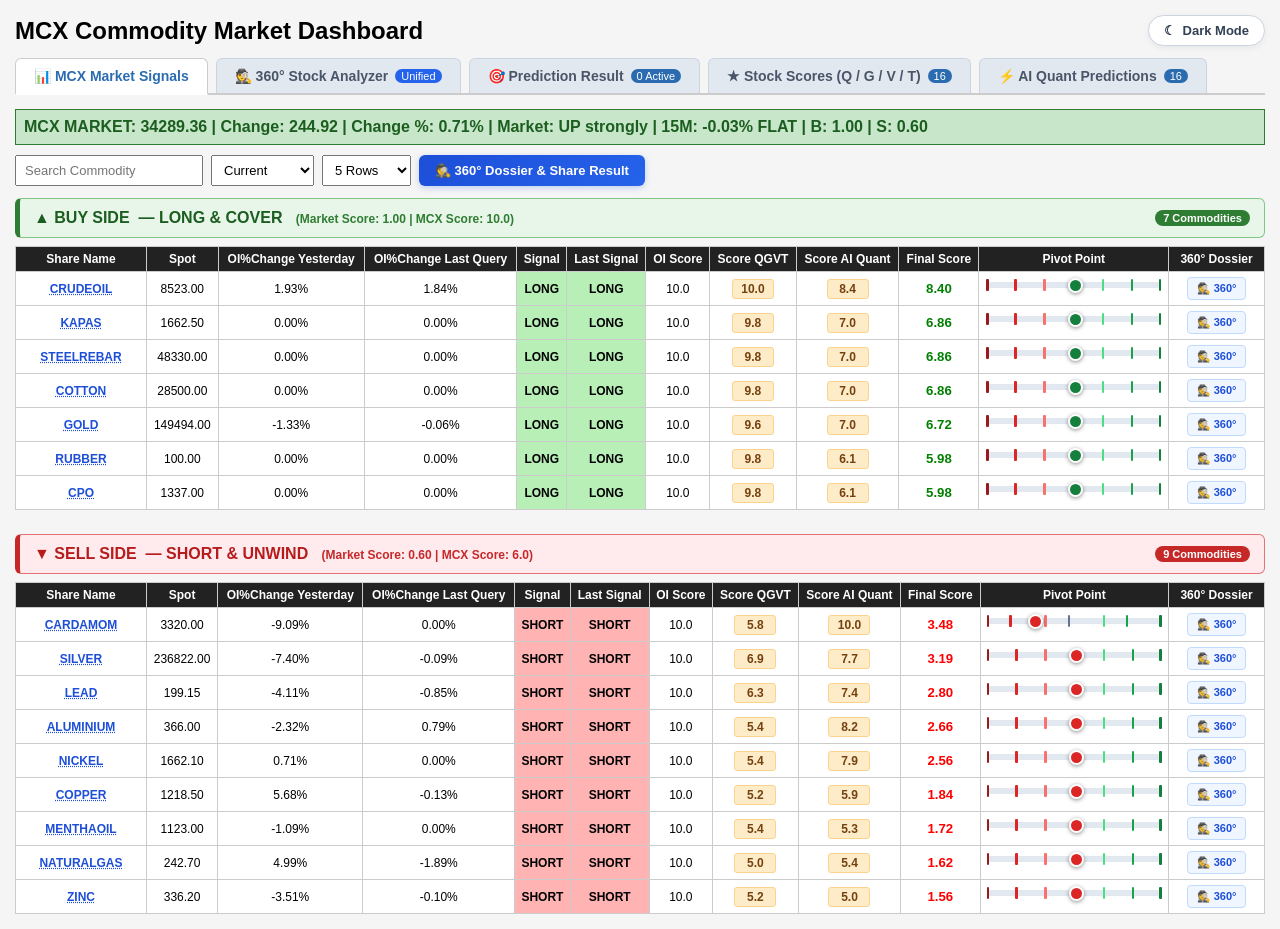
==== commit 98d3fc46: "Update market_dashboard.html via API" ====
--- a/market_dashboard.html
+++ b/market_dashboard.html
@@ -2063,7 +2063,7 @@
 <div id="tabContent-fno" class="tab-content active">
 
 <div class="nifty" style="background: #c8e6c9; border: 1px solid #2e7d32; color: #1b5e20;">
-MCX MARKET: 34299.34 | Change: 247.45 | Change %: 0.72% | Market: UP strongly | 15M: 0.03% FLAT | B: 1.00 | S: 0.60
+MCX MARKET: 34289.36 | Change: 244.92 | Change %: 0.71% | Market: UP strongly | 15M: -0.03% FLAT | B: 1.00 | S: 0.60
 </div>
 
 <div class="controls">
@@ -2143,11 +2143,11 @@
         <td>8523.00</td>
 
         <td>
-            0.08%
+            1.93%
         </td>
 
         <td>
-            2.12%
+            1.84%
         </td>
 
         <td class="signal-LONG">
@@ -2217,11 +2217,11 @@
 
         <td>10.0</td>
 
-        <td><span class="score-badge score-mid" title="Commodity Quantitative Score (5-10)">9.6</span></td>
+        <td><span class="score-badge score-mid" title="Commodity Quantitative Score (5-10)">9.8</span></td>
 
         <td><span class="score-badge score-mid" title="AI Quantitative Score (5-10)">7.0</span></td>
 
-        <td style="font-weight: bold; font-size: 1.1em; color: green;">6.72</td>
+        <td style="font-weight: bold; font-size: 1.1em; color: green;">6.86</td>
 
         <td class="pivot-cell">
             <div class="pivot-graph-wrap" tabindex="0">
@@ -2276,11 +2276,11 @@
 
         <td>10.0</td>
 
-        <td><span class="score-badge score-mid" title="Commodity Quantitative Score (5-10)">9.6</span></td>
+        <td><span class="score-badge score-mid" title="Commodity Quantitative Score (5-10)">9.8</span></td>
 
         <td><span class="score-badge score-mid" title="AI Quantitative Score (5-10)">7.0</span></td>
 
-        <td style="font-weight: bold; font-size: 1.1em; color: green;">6.72</td>
+        <td style="font-weight: bold; font-size: 1.1em; color: green;">6.86</td>
 
         <td class="pivot-cell">
             <div class="pivot-graph-wrap" tabindex="0">
@@ -2335,11 +2335,11 @@
 
         <td>10.0</td>
 
-        <td><span class="score-badge score-mid" title="Commodity Quantitative Score (5-10)">9.6</span></td>
+        <td><span class="score-badge score-mid" title="Commodity Quantitative Score (5-10)">9.8</span></td>
 
         <td><span class="score-badge score-mid" title="AI Quantitative Score (5-10)">7.0</span></td>
 
-        <td style="font-weight: bold; font-size: 1.1em; color: green;">6.72</td>
+        <td style="font-weight: bold; font-size: 1.1em; color: green;">6.86</td>
 
         <td class="pivot-cell">
             <div class="pivot-graph-wrap" tabindex="0">
@@ -2379,11 +2379,11 @@
         <td>149494.00</td>
 
         <td>
-            -1.27%
+            -1.33%
         </td>
 
         <td>
-            -0.05%
+            -0.06%
         </td>
 
         <td class="signal-LONG">
@@ -2453,11 +2453,11 @@
 
         <td>10.0</td>
 
-        <td><span class="score-badge score-mid" title="Commodity Quantitative Score (5-10)">9.6</span></td>
+        <td><span class="score-badge score-mid" title="Commodity Quantitative Score (5-10)">9.8</span></td>
 
         <td><span class="score-badge score-mid" title="AI Quantitative Score (5-10)">6.1</span></td>
 
-        <td style="font-weight: bold; font-size: 1.1em; color: green;">5.86</td>
+        <td style="font-weight: bold; font-size: 1.1em; color: green;">5.98</td>
 
         <td class="pivot-cell">
             <div class="pivot-graph-wrap" tabindex="0">
@@ -2512,11 +2512,11 @@
 
         <td>10.0</td>
 
-        <td><span class="score-badge score-mid" title="Commodity Quantitative Score (5-10)">9.6</span></td>
+        <td><span class="score-badge score-mid" title="Commodity Quantitative Score (5-10)">9.8</span></td>
 
         <td><span class="score-badge score-mid" title="AI Quantitative Score (5-10)">6.1</span></td>
 
-        <td style="font-weight: bold; font-size: 1.1em; color: green;">5.86</td>
+        <td style="font-weight: bold; font-size: 1.1em; color: green;">5.98</td>
 
         <td class="pivot-cell">
             <div class="pivot-graph-wrap" tabindex="0">
@@ -2600,11 +2600,11 @@
 
         <td>10.0</td>
 
-        <td><span class="score-badge score-mid" title="Commodity Quantitative Score (5-10)">5.6</span></td>
+        <td><span class="score-badge score-mid" title="Commodity Quantitative Score (5-10)">5.8</span></td>
 
         <td><span class="score-badge score-mid" title="AI Quantitative Score (5-10)">10.0</span></td>
 
-        <td style="font-weight: bold; font-size: 1.1em; color: red;">3.36</td>
+        <td style="font-weight: bold; font-size: 1.1em; color: red;">3.48</td>
 
         <td class="pivot-cell">
             <div class="pivot-graph-wrap" tabindex="0">
@@ -2644,11 +2644,11 @@
         <td>236822.00</td>
 
         <td>
-            -7.32%
+            -7.40%
         </td>
 
         <td>
-            -0.03%
+            -0.09%
         </td>
 
         <td class="signal-SHORT">
@@ -2659,11 +2659,11 @@
 
         <td>10.0</td>
 
-        <td><span class="score-badge score-mid" title="Commodity Quantitative Score (5-10)">6.7</span></td>
+        <td><span class="score-badge score-mid" title="Commodity Quantitative Score (5-10)">6.9</span></td>
 
         <td><span class="score-badge score-mid" title="AI Quantitative Score (5-10)">7.7</span></td>
 
-        <td style="font-weight: bold; font-size: 1.1em; color: red;">3.10</td>
+        <td style="font-weight: bold; font-size: 1.1em; color: red;">3.19</td>
 
         <td class="pivot-cell">
             <div class="pivot-graph-wrap" tabindex="0">
@@ -2703,11 +2703,11 @@
         <td>199.15</td>
 
         <td>
-            -3.29%
+            -4.11%
         </td>
 
         <td>
-            -0.17%
+            -0.85%
         </td>
 
         <td class="signal-SHORT">
@@ -2718,11 +2718,11 @@
 
         <td>10.0</td>
 
-        <td><span class="score-badge score-mid" title="Commodity Quantitative Score (5-10)">6.2</span></td>
+        <td><span class="score-badge score-mid" title="Commodity Quantitative Score (5-10)">6.3</span></td>
 
         <td><span class="score-badge score-mid" title="AI Quantitative Score (5-10)">7.4</span></td>
 
-        <td style="font-weight: bold; font-size: 1.1em; color: red;">2.75</td>
+        <td style="font-weight: bold; font-size: 1.1em; color: red;">2.80</td>
 
         <td class="pivot-cell">
             <div class="pivot-graph-wrap" tabindex="0">
@@ -2762,11 +2762,11 @@
         <td>366.00</td>
 
         <td>
-            -3.08%
+            -2.32%
         </td>
 
         <td>
-            0.78%
+            0.79%
         </td>
 
         <td class="signal-SHORT">
@@ -2777,11 +2777,11 @@
 
         <td>10.0</td>
 
-        <td><span class="score-badge score-mid" title="Commodity Quantitative Score (5-10)">5.2</span></td>
+        <td><span class="score-badge score-mid" title="Commodity Quantitative Score (5-10)">5.4</span></td>
 
         <td><span class="score-badge score-mid" title="AI Quantitative Score (5-10)">8.2</span></td>
 
-        <td style="font-weight: bold; font-size: 1.1em; color: red;">2.56</td>
+        <td style="font-weight: bold; font-size: 1.1em; color: red;">2.66</td>
 
         <td class="pivot-cell">
             <div class="pivot-graph-wrap" tabindex="0">
@@ -2836,11 +2836,11 @@
 
         <td>10.0</td>
 
-        <td><span class="score-badge score-mid" title="Commodity Quantitative Score (5-10)">5.2</span></td>
+        <td><span class="score-badge score-mid" title="Commodity Quantitative Score (5-10)">5.4</span></td>
 
         <td><span class="score-badge score-mid" title="AI Quantitative Score (5-10)">7.9</span></td>
 
-        <td style="font-weight: bold; font-size: 1.1em; color: red;">2.46</td>
+        <td style="font-weight: bold; font-size: 1.1em; color: red;">2.56</td>
 
         <td class="pivot-cell">
             <div class="pivot-graph-wrap" tabindex="0">
@@ -2875,16 +2875,16 @@
         <tr>
 
         <td>
-          <span class="symbol-clickable" onclick="openMarketAnalyzerModal('NATURALGAS')" title="Click to open 360° Dossier for NATURALGAS" style="cursor: pointer; color: #1d4ed8; font-weight: 700;">NATURALGAS</span>
-        </td>
-        <td>242.70</td>
+          <span class="symbol-clickable" onclick="openMarketAnalyzerModal('COPPER')" title="Click to open 360° Dossier for COPPER" style="cursor: pointer; color: #1d4ed8; font-weight: 700;">COPPER</span>
+        </td>
+        <td>1218.50</td>
 
         <td>
-            7.01%
+            5.68%
         </td>
 
         <td>
-            0.26%
+            -0.13%
         </td>
 
         <td class="signal-SHORT">
@@ -2897,9 +2897,127 @@
 
         <td><span class="score-badge score-mid" title="Commodity Quantitative Score (5-10)">5.2</span></td>
 
-        <td><span class="score-badge score-mid" title="AI Quantitative Score (5-10)">6.6</span></td>
-
-        <td style="font-weight: bold; font-size: 1.1em; color: red;">2.06</td>
+        <td><span class="score-badge score-mid" title="AI Quantitative Score (5-10)">5.9</span></td>
+
+        <td style="font-weight: bold; font-size: 1.1em; color: red;">1.84</td>
+
+        <td class="pivot-cell">
+            <div class="pivot-graph-wrap" tabindex="0">
+              <span style="display:none">050.00</span>
+              <div class="pivot-detail-tooltip">S3: 1181.96 | S2: 1194.14 | S1: 1206.32 | P: 1218.50 | R1: 1230.68 | R2: 1242.86 | R3: 1255.04</div>
+              <div class="pivot-track">
+                <div class="pivot-pipe" style="left:0px; background:#991b1b;"></div>
+                <div class="pivot-pipe" style="left:calc(16.7% - 1px); background:#dc2626;"></div>
+                <div class="pivot-pipe" style="left:calc(33.3% - 1px); background:#f87171;"></div>
+                <div class="pivot-pipe" style="left:calc(50.0% - 1px); background:#64748b;"></div>
+                <div class="pivot-pipe" style="left:calc(66.7% - 1px); background:#4ade80;"></div>
+                <div class="pivot-pipe" style="left:calc(83.3% - 1px); background:#16a34a;"></div>
+                <div class="pivot-pipe" style="right:0px; background:#15803d;"></div>
+                <div class="pivot-ball" style="left:calc(50.0% - 5.5px); background:#dc2626;"></div>
+              </div>
+              <div class="pivot-hover-price-line">
+                <span>S3: 1181.96</span>
+                <span class="cur-price-highlight">₹1218.50</span>
+                <span>R3: 1255.04</span>
+              </div>
+            </div>
+            </td>
+
+        <td style="text-align: center;">
+          <button type="button" class="btn-row-analyze" onclick="openMarketAnalyzerModal('COPPER')" title="Popup 360° Dossier & Share Result for COPPER">
+            &#128373; 360°
+          </button>
+        </td>
+
+        </tr>
+        
+        <tr>
+
+        <td>
+          <span class="symbol-clickable" onclick="openMarketAnalyzerModal('MENTHAOIL')" title="Click to open 360° Dossier for MENTHAOIL" style="cursor: pointer; color: #1d4ed8; font-weight: 700;">MENTHAOIL</span>
+        </td>
+        <td>1123.00</td>
+
+        <td>
+            -1.09%
+        </td>
+
+        <td>
+            0.00%
+        </td>
+
+        <td class="signal-SHORT">
+            SHORT
+        </td>
+
+        <td class="signal-SHORT">SHORT</td>
+
+        <td>10.0</td>
+
+        <td><span class="score-badge score-mid" title="Commodity Quantitative Score (5-10)">5.4</span></td>
+
+        <td><span class="score-badge score-mid" title="AI Quantitative Score (5-10)">5.3</span></td>
+
+        <td style="font-weight: bold; font-size: 1.1em; color: red;">1.72</td>
+
+        <td class="pivot-cell">
+            <div class="pivot-graph-wrap" tabindex="0">
+              <span style="display:none">050.00</span>
+              <div class="pivot-detail-tooltip">S3: 1089.31 | S2: 1100.54 | S1: 1111.77 | P: 1123.00 | R1: 1134.23 | R2: 1145.46 | R3: 1156.69</div>
+              <div class="pivot-track">
+                <div class="pivot-pipe" style="left:0px; background:#991b1b;"></div>
+                <div class="pivot-pipe" style="left:calc(16.7% - 1px); background:#dc2626;"></div>
+                <div class="pivot-pipe" style="left:calc(33.3% - 1px); background:#f87171;"></div>
+                <div class="pivot-pipe" style="left:calc(50.0% - 1px); background:#64748b;"></div>
+                <div class="pivot-pipe" style="left:calc(66.7% - 1px); background:#4ade80;"></div>
+                <div class="pivot-pipe" style="left:calc(83.3% - 1px); background:#16a34a;"></div>
+                <div class="pivot-pipe" style="right:0px; background:#15803d;"></div>
+                <div class="pivot-ball" style="left:calc(50.0% - 5.5px); background:#dc2626;"></div>
+              </div>
+              <div class="pivot-hover-price-line">
+                <span>S3: 1089.31</span>
+                <span class="cur-price-highlight">₹1123.00</span>
+                <span>R3: 1156.69</span>
+              </div>
+            </div>
+            </td>
+
+        <td style="text-align: center;">
+          <button type="button" class="btn-row-analyze" onclick="openMarketAnalyzerModal('MENTHAOIL')" title="Popup 360° Dossier & Share Result for MENTHAOIL">
+            &#128373; 360°
+          </button>
+        </td>
+
+        </tr>
+        
+        <tr>
+
+        <td>
+          <span class="symbol-clickable" onclick="openMarketAnalyzerModal('NATURALGAS')" title="Click to open 360° Dossier for NATURALGAS" style="cursor: pointer; color: #1d4ed8; font-weight: 700;">NATURALGAS</span>
+        </td>
+        <td>242.70</td>
+
+        <td>
+            4.99%
+        </td>
+
+        <td>
+            -1.89%
+        </td>
+
+        <td class="signal-SHORT">
+            SHORT
+        </td>
+
+        <td class="signal-SHORT">SHORT</td>
+
+        <td>10.0</td>
+
+        <td><span class="score-badge score-mid" title="Commodity Quantitative Score (5-10)">5.0</span></td>
+
+        <td><span class="score-badge score-mid" title="AI Quantitative Score (5-10)">5.4</span></td>
+
+        <td style="font-weight: bold; font-size: 1.1em; color: red;">1.62</td>
 
         <td class="pivot-cell">
             <div class="pivot-graph-wrap" tabindex="0">
@@ -2934,16 +3052,16 @@
         <tr>
 
         <td>
-          <span class="symbol-clickable" onclick="openMarketAnalyzerModal('COPPER')" title="Click to open 360° Dossier for COPPER" style="cursor: pointer; color: #1d4ed8; font-weight: 700;">COPPER</span>
-        </td>
-        <td>1218.50</td>
+          <span class="symbol-clickable" onclick="openMarketAnalyzerModal('ZINC')" title="Click to open 360° Dossier for ZINC" style="cursor: pointer; color: #1d4ed8; font-weight: 700;">ZINC</span>
+        </td>
+        <td>336.20</td>
 
         <td>
-            5.81%
+            -3.51%
         </td>
 
         <td>
-            -0.28%
+            -0.10%
         </td>
 
         <td class="signal-SHORT">
@@ -2954,129 +3072,11 @@
 
         <td>10.0</td>
 
-        <td><span class="score-badge score-mid" title="Commodity Quantitative Score (5-10)">5.0</span></td>
-
-        <td><span class="score-badge score-mid" title="AI Quantitative Score (5-10)">5.9</span></td>
-
-        <td style="font-weight: bold; font-size: 1.1em; color: red;">1.77</td>
-
-        <td class="pivot-cell">
-            <div class="pivot-graph-wrap" tabindex="0">
-              <span style="display:none">050.00</span>
-              <div class="pivot-detail-tooltip">S3: 1181.96 | S2: 1194.14 | S1: 1206.32 | P: 1218.50 | R1: 1230.68 | R2: 1242.86 | R3: 1255.04</div>
-              <div class="pivot-track">
-                <div class="pivot-pipe" style="left:0px; background:#991b1b;"></div>
-                <div class="pivot-pipe" style="left:calc(16.7% - 1px); background:#dc2626;"></div>
-                <div class="pivot-pipe" style="left:calc(33.3% - 1px); background:#f87171;"></div>
-                <div class="pivot-pipe" style="left:calc(50.0% - 1px); background:#64748b;"></div>
-                <div class="pivot-pipe" style="left:calc(66.7% - 1px); background:#4ade80;"></div>
-                <div class="pivot-pipe" style="left:calc(83.3% - 1px); background:#16a34a;"></div>
-                <div class="pivot-pipe" style="right:0px; background:#15803d;"></div>
-                <div class="pivot-ball" style="left:calc(50.0% - 5.5px); background:#dc2626;"></div>
-              </div>
-              <div class="pivot-hover-price-line">
-                <span>S3: 1181.96</span>
-                <span class="cur-price-highlight">₹1218.50</span>
-                <span>R3: 1255.04</span>
-              </div>
-            </div>
-            </td>
-
-        <td style="text-align: center;">
-          <button type="button" class="btn-row-analyze" onclick="openMarketAnalyzerModal('COPPER')" title="Popup 360° Dossier & Share Result for COPPER">
-            &#128373; 360°
-          </button>
-        </td>
-
-        </tr>
-        
-        <tr>
-
-        <td>
-          <span class="symbol-clickable" onclick="openMarketAnalyzerModal('MENTHAOIL')" title="Click to open 360° Dossier for MENTHAOIL" style="cursor: pointer; color: #1d4ed8; font-weight: 700;">MENTHAOIL</span>
-        </td>
-        <td>1123.00</td>
-
-        <td>
-            -1.09%
-        </td>
-
-        <td>
-            0.00%
-        </td>
-
-        <td class="signal-SHORT">
-            SHORT
-        </td>
-
-        <td class="signal-SHORT">SHORT</td>
-
-        <td>10.0</td>
-
         <td><span class="score-badge score-mid" title="Commodity Quantitative Score (5-10)">5.2</span></td>
 
-        <td><span class="score-badge score-mid" title="AI Quantitative Score (5-10)">5.3</span></td>
-
-        <td style="font-weight: bold; font-size: 1.1em; color: red;">1.65</td>
-
-        <td class="pivot-cell">
-            <div class="pivot-graph-wrap" tabindex="0">
-              <span style="display:none">050.00</span>
-              <div class="pivot-detail-tooltip">S3: 1089.31 | S2: 1100.54 | S1: 1111.77 | P: 1123.00 | R1: 1134.23 | R2: 1145.46 | R3: 1156.69</div>
-              <div class="pivot-track">
-                <div class="pivot-pipe" style="left:0px; background:#991b1b;"></div>
-                <div class="pivot-pipe" style="left:calc(16.7% - 1px); background:#dc2626;"></div>
-                <div class="pivot-pipe" style="left:calc(33.3% - 1px); background:#f87171;"></div>
-                <div class="pivot-pipe" style="left:calc(50.0% - 1px); background:#64748b;"></div>
-                <div class="pivot-pipe" style="left:calc(66.7% - 1px); background:#4ade80;"></div>
-                <div class="pivot-pipe" style="left:calc(83.3% - 1px); background:#16a34a;"></div>
-                <div class="pivot-pipe" style="right:0px; background:#15803d;"></div>
-                <div class="pivot-ball" style="left:calc(50.0% - 5.5px); background:#dc2626;"></div>
-              </div>
-              <div class="pivot-hover-price-line">
-                <span>S3: 1089.31</span>
-                <span class="cur-price-highlight">₹1123.00</span>
-                <span>R3: 1156.69</span>
-              </div>
-            </div>
-            </td>
-
-        <td style="text-align: center;">
-          <button type="button" class="btn-row-analyze" onclick="openMarketAnalyzerModal('MENTHAOIL')" title="Popup 360° Dossier & Share Result for MENTHAOIL">
-            &#128373; 360°
-          </button>
-        </td>
-
-        </tr>
-        
-        <tr>
-
-        <td>
-          <span class="symbol-clickable" onclick="openMarketAnalyzerModal('ZINC')" title="Click to open 360° Dossier for ZINC" style="cursor: pointer; color: #1d4ed8; font-weight: 700;">ZINC</span>
-        </td>
-        <td>336.20</td>
-
-        <td>
-            -3.42%
-        </td>
-
-        <td>
-            -0.43%
-        </td>
-
-        <td class="signal-SHORT">
-            SHORT
-        </td>
-
-        <td class="signal-SHORT">SHORT</td>
-
-        <td>10.0</td>
-
-        <td><span class="score-badge score-mid" title="Commodity Quantitative Score (5-10)">5.0</span></td>
-
         <td><span class="score-badge score-mid" title="AI Quantitative Score (5-10)">5.0</span></td>
 
-        <td style="font-weight: bold; font-size: 1.1em; color: red;">1.50</td>
+        <td style="font-weight: bold; font-size: 1.1em; color: red;">1.56</td>
 
         <td class="pivot-cell">
             <div class="pivot-graph-wrap" tabindex="0">
@@ -3308,7 +3308,7 @@
           <td><b>CRUDEOIL</b></td>
           <td><span class="badge-sell">SELL</span></td>
           <td class="signal-SHORT">SHORT</td>
-          <td><span class='badge-stk badge-stk-hi' style='font-size:12px; font-weight:700;'>8.1</span></td>
+          <td><span class='badge-stk badge-stk-hi' style='font-size:12px; font-weight:700;'>8.2</span></td>
           <td>2026-10-08 21:34</td>
           <td>₹8523.00</td>
           <td style='font-weight:700; color:#15803d;' title='Target Price (0.8%): ₹8454.82'>₹8454.82 <span style='font-size:11px; font-weight:normal;'>(-0.8%)</span></td>
@@ -3338,7 +3338,7 @@
           <td><b>LEAD</b></td>
           <td><span class="badge-sell">SELL</span></td>
           <td class="signal-SHORT">SHORT</td>
-          <td><span class='badge-stk badge-stk-hi' style='font-size:12px; font-weight:700;'>9.0</span></td>
+          <td><span class='badge-stk badge-stk-hi' style='font-size:12px; font-weight:700;'>9.1</span></td>
           <td>2026-10-08 21:17</td>
           <td>₹195.00</td>
           <td style='font-weight:700; color:#15803d;' title='Target Price (0.8%): ₹193.44'>₹193.44 <span style='font-size:11px; font-weight:normal;'>(-0.8%)</span></td>
@@ -3398,7 +3398,7 @@
   </div>
   <div class="scores-kpi-card">
     <div class="scores-kpi-title">Top Decile (&ge;7.0)</div>
-    <div class="scores-kpi-val" style="color:#22543d;">9 <span style="font-size:12px;color:#888;">Commodities</span></div>
+    <div class="scores-kpi-val" style="color:#22543d;">8 <span style="font-size:12px;color:#888;">Commodities</span></div>
     <div class="scores-kpi-sub">Top Ranked Percentile</div>
   </div>
   <div class="scores-kpi-card">
@@ -3408,7 +3408,7 @@
   </div>
   <div class="scores-kpi-card">
     <div class="scores-kpi-title">Top Scorer</div>
-    <div class="scores-kpi-val" style="color:#2e7d32;">CRUDEOIL (8.8)</div>
+    <div class="scores-kpi-val" style="color:#2e7d32;">CRUDEOIL (8.7)</div>
     <div class="scores-kpi-sub">Highest Ranked in Universe</div>
   </div>
 </div>
@@ -3467,13 +3467,13 @@
           </td>
           <td>8523.00</td>
           <td><span class="signal-LONG sig-pill">LONG</span></td>
-          <td><span class="score-badge score-high" title="MC Score: 8.8/10 (Raw MC Score: 88/100)">8.8</span></td>
-          <td class="sub-score">71</td>
+          <td><span class="score-badge score-high" title="MC Score: 8.7/10 (Raw MC Score: 87/100)">8.7</span></td>
+          <td class="sub-score">68</td>
           <td class="sub-score">50</td>
           <td class="sub-score">100</td>
           <td class="sub-score">90</td>
           <td>—</td>
-          <td style="text-align:left; font-size:11px; max-width:320px; white-space:normal; line-height:1.3;">Quantitative Signal: LONG | Price: 0.03% | OI: 2.12%</td>
+          <td style="text-align:left; font-size:11px; max-width:320px; white-space:normal; line-height:1.3;">Quantitative Signal: LONG | Price: -0.03% | OI: 1.84%</td>
           <td><a href="https://www.moneycontrol.com/commodity/mcx-crudeoil-price?type=futures" target="_blank" class="mc-link-btn" title="View CRUDEOIL on MoneyControl">MC &#8599;</a></td>
         </tr>
         
@@ -3534,24 +3534,6 @@
         <tr>
           <td style="color:#777; font-weight:bold;">5</td>
           <td style="text-align:left;">
-            <strong>GOLD</strong>
-            <div style="font-size:10px; color:#666;">GOLD</div>
-          </td>
-          <td>149494.00</td>
-          <td><span class="signal-LONG sig-pill">LONG</span></td>
-          <td><span class="score-badge score-high" title="MC Score: 8.6/10 (Raw MC Score: 86/100)">8.6</span></td>
-          <td class="sub-score">50</td>
-          <td class="sub-score">50</td>
-          <td class="sub-score">100</td>
-          <td class="sub-score">90</td>
-          <td>—</td>
-          <td style="text-align:left; font-size:11px; max-width:320px; white-space:normal; line-height:1.3;">Quantitative Signal: LONG | Price: 0.03% | OI: -0.05%</td>
-          <td><a href="https://www.moneycontrol.com/commodity/mcx-gold-price?type=futures" target="_blank" class="mc-link-btn" title="View GOLD on MoneyControl">MC &#8599;</a></td>
-        </tr>
-        
-        <tr>
-          <td style="color:#777; font-weight:bold;">6</td>
-          <td style="text-align:left;">
             <strong>CPO</strong>
             <div style="font-size:10px; color:#666;">CPO</div>
           </td>
@@ -3568,7 +3550,7 @@
         </tr>
         
         <tr>
-          <td style="color:#777; font-weight:bold;">7</td>
+          <td style="color:#777; font-weight:bold;">6</td>
           <td style="text-align:left;">
             <strong>COTTON</strong>
             <div style="font-size:10px; color:#666;">COTTON</div>
@@ -3586,6 +3568,24 @@
         </tr>
         
         <tr>
+          <td style="color:#777; font-weight:bold;">7</td>
+          <td style="text-align:left;">
+            <strong>GOLD</strong>
+            <div style="font-size:10px; color:#666;">GOLD</div>
+          </td>
+          <td>149494.00</td>
+          <td><span class="signal-LONG sig-pill">LONG</span></td>
+          <td><span class="score-badge score-high" title="MC Score: 8.5/10 (Raw MC Score: 85/100)">8.5</span></td>
+          <td class="sub-score">49</td>
+          <td class="sub-score">50</td>
+          <td class="sub-score">100</td>
+          <td class="sub-score">90</td>
+          <td>—</td>
+          <td style="text-align:left; font-size:11px; max-width:320px; white-space:normal; line-height:1.3;">Quantitative Signal: LONG | Price: -0.03% | OI: -0.06%</td>
+          <td><a href="https://www.moneycontrol.com/commodity/mcx-gold-price?type=futures" target="_blank" class="mc-link-btn" title="View GOLD on MoneyControl">MC &#8599;</a></td>
+        </tr>
+        
+        <tr>
           <td style="color:#777; font-weight:bold;">8</td>
           <td style="text-align:left;">
             <strong>SILVER</strong>
@@ -3594,12 +3594,12 @@
           <td>236822.00</td>
           <td><span class="signal-SHORT sig-pill">SHORT</span></td>
           <td><span class="score-badge score-high" title="MC Score: 7.2/10 (Raw MC Score: 72/100)">7.2</span></td>
-          <td class="sub-score">50</td>
+          <td class="sub-score">49</td>
           <td class="sub-score">100</td>
           <td class="sub-score">0</td>
           <td class="sub-score">10</td>
           <td>—</td>
-          <td style="text-align:left; font-size:11px; max-width:320px; white-space:normal; line-height:1.3;">Quantitative Signal: SHORT | Price: 7.32% | OI: -0.03%</td>
+          <td style="text-align:left; font-size:11px; max-width:320px; white-space:normal; line-height:1.3;">Quantitative Signal: SHORT | Price: 7.32% | OI: -0.09%</td>
           <td><a href="https://www.moneycontrol.com/commodity/mcx-silver-price?type=futures" target="_blank" class="mc-link-btn" title="View SILVER on MoneyControl">MC &#8599;</a></td>
         </tr>
         
@@ -3611,13 +3611,13 @@
           </td>
           <td>199.15</td>
           <td><span class="signal-SHORT sig-pill">SHORT</span></td>
-          <td><span class="score-badge score-high" title="MC Score: 7.0/10 (Raw MC Score: 70/100)">7.0</span></td>
-          <td class="sub-score">48</td>
+          <td><span class="score-badge score-mid" title="MC Score: 6.9/10 (Raw MC Score: 69/100)">6.9</span></td>
+          <td class="sub-score">42</td>
           <td class="sub-score">86</td>
           <td class="sub-score">0</td>
           <td class="sub-score">10</td>
           <td>—</td>
-          <td style="text-align:left; font-size:11px; max-width:320px; white-space:normal; line-height:1.3;">Quantitative Signal: SHORT | Price: 2.13% | OI: -0.17%</td>
+          <td style="text-align:left; font-size:11px; max-width:320px; white-space:normal; line-height:1.3;">Quantitative Signal: SHORT | Price: 2.13% | OI: -0.85%</td>
           <td><a href="https://www.moneycontrol.com/commodity/mcx-lead-price?type=futures" target="_blank" class="mc-link-btn" title="View LEAD on MoneyControl">MC &#8599;</a></td>
         </tr>
         
@@ -3660,24 +3660,6 @@
         <tr>
           <td style="color:#777; font-weight:bold;">12</td>
           <td style="text-align:left;">
-            <strong>NATURALGAS</strong>
-            <div style="font-size:10px; color:#666;">NATURALGAS</div>
-          </td>
-          <td>242.70</td>
-          <td><span class="signal-SHORT sig-pill">SHORT</span></td>
-          <td><span class="score-badge score-mid" title="MC Score: 6.5/10 (Raw MC Score: 65/100)">6.5</span></td>
-          <td class="sub-score">53</td>
-          <td class="sub-score">50</td>
-          <td class="sub-score">0</td>
-          <td class="sub-score">10</td>
-          <td>—</td>
-          <td style="text-align:left; font-size:11px; max-width:320px; white-space:normal; line-height:1.3;">Quantitative Signal: SHORT | Price: 0.03% | OI: 0.26%</td>
-          <td><a href="https://www.moneycontrol.com/commodity/mcx-naturalgas-price?type=futures" target="_blank" class="mc-link-btn" title="View NATURALGAS on MoneyControl">MC &#8599;</a></td>
-        </tr>
-        
-        <tr>
-          <td style="color:#777; font-weight:bold;">13</td>
-          <td style="text-align:left;">
             <strong>MENTHAOIL</strong>
             <div style="font-size:10px; color:#666;">MENTHAOIL</div>
           </td>
@@ -3694,7 +3676,7 @@
         </tr>
         
         <tr>
-          <td style="color:#777; font-weight:bold;">14</td>
+          <td style="color:#777; font-weight:bold;">13</td>
           <td style="text-align:left;">
             <strong>ALUMINIUM</strong>
             <div style="font-size:10px; color:#666;">ALUMINIUM</div>
@@ -3707,12 +3689,12 @@
           <td class="sub-score">0</td>
           <td class="sub-score">10</td>
           <td>—</td>
-          <td style="text-align:left; font-size:11px; max-width:320px; white-space:normal; line-height:1.3;">Quantitative Signal: SHORT | Price: 0.03% | OI: 0.78%</td>
+          <td style="text-align:left; font-size:11px; max-width:320px; white-space:normal; line-height:1.3;">Quantitative Signal: SHORT | Price: -0.03% | OI: 0.79%</td>
           <td><a href="https://www.moneycontrol.com/commodity/mcx-aluminium-price?type=futures" target="_blank" class="mc-link-btn" title="View ALUMINIUM on MoneyControl">MC &#8599;</a></td>
         </tr>
         
         <tr>
-          <td style="color:#777; font-weight:bold;">15</td>
+          <td style="color:#777; font-weight:bold;">14</td>
           <td style="text-align:left;">
             <strong>ZINC</strong>
             <div style="font-size:10px; color:#666;">ZINC</div>
@@ -3720,17 +3702,17 @@
           <td>336.20</td>
           <td><span class="signal-SHORT sig-pill">SHORT</span></td>
           <td><span class="score-badge score-mid" title="MC Score: 6.4/10 (Raw MC Score: 64/100)">6.4</span></td>
-          <td class="sub-score">46</td>
+          <td class="sub-score">49</td>
           <td class="sub-score">50</td>
           <td class="sub-score">0</td>
           <td class="sub-score">10</td>
           <td>—</td>
-          <td style="text-align:left; font-size:11px; max-width:320px; white-space:normal; line-height:1.3;">Quantitative Signal: SHORT | Price: 0.03% | OI: -0.43%</td>
+          <td style="text-align:left; font-size:11px; max-width:320px; white-space:normal; line-height:1.3;">Quantitative Signal: SHORT | Price: -0.03% | OI: -0.1%</td>
           <td><a href="https://www.moneycontrol.com/commodity/mcx-zinc-price?type=futures" target="_blank" class="mc-link-btn" title="View ZINC on MoneyControl">MC &#8599;</a></td>
         </tr>
         
         <tr>
-          <td style="color:#777; font-weight:bold;">16</td>
+          <td style="color:#777; font-weight:bold;">15</td>
           <td style="text-align:left;">
             <strong>COPPER</strong>
             <div style="font-size:10px; color:#666;">COPPER</div>
@@ -3738,13 +3720,31 @@
           <td>1218.50</td>
           <td><span class="signal-SHORT sig-pill">SHORT</span></td>
           <td><span class="score-badge score-mid" title="MC Score: 6.4/10 (Raw MC Score: 64/100)">6.4</span></td>
-          <td class="sub-score">47</td>
+          <td class="sub-score">49</td>
           <td class="sub-score">50</td>
           <td class="sub-score">0</td>
           <td class="sub-score">10</td>
           <td>—</td>
-          <td style="text-align:left; font-size:11px; max-width:320px; white-space:normal; line-height:1.3;">Quantitative Signal: SHORT | Price: 0.00% | OI: -0.28%</td>
+          <td style="text-align:left; font-size:11px; max-width:320px; white-space:normal; line-height:1.3;">Quantitative Signal: SHORT | Price: 0.00% | OI: -0.13%</td>
           <td><a href="https://www.moneycontrol.com/commodity/mcx-copper-price?type=futures" target="_blank" class="mc-link-btn" title="View COPPER on MoneyControl">MC &#8599;</a></td>
+        </tr>
+        
+        <tr>
+          <td style="color:#777; font-weight:bold;">16</td>
+          <td style="text-align:left;">
+            <strong>NATURALGAS</strong>
+            <div style="font-size:10px; color:#666;">NATURALGAS</div>
+          </td>
+          <td>242.70</td>
+          <td><span class="signal-SHORT sig-pill">SHORT</span></td>
+          <td><span class="score-badge score-mid" title="MC Score: 6.3/10 (Raw MC Score: 63/100)">6.3</span></td>
+          <td class="sub-score">31</td>
+          <td class="sub-score">50</td>
+          <td class="sub-score">0</td>
+          <td class="sub-score">10</td>
+          <td>—</td>
+          <td style="text-align:left; font-size:11px; max-width:320px; white-space:normal; line-height:1.3;">Quantitative Signal: SHORT | Price: -0.03% | OI: -1.89%</td>
+          <td><a href="https://www.moneycontrol.com/commodity/mcx-naturalgas-price?type=futures" target="_blank" class="mc-link-btn" title="View NATURALGAS on MoneyControl">MC &#8599;</a></td>
         </tr>
         
 </tbody>
@@ -3782,7 +3782,7 @@
       <div class="quant-title-wrap">
         <h3>&#9889; Quantitative Predictive Intelligence Engine</h3>
         <div class="quant-title-sub">
-          Universe Analyzed: <strong>16 Commodities</strong> | Timestamp: <strong>2026-10-09T21:01:30.944631 IST</strong> | MCX MARKET: <strong>₹34,299.34 (+0.72%) [UP]</strong>
+          Universe Analyzed: <strong>16 Commodities</strong> | Timestamp: <strong>2026-10-09T21:17:52.417079 IST</strong> | MCX MARKET: <strong>₹34,289.36 (+0.71%) [UP]</strong>
         </div>
       </div>
       <div class="quant-breadth-pills">
@@ -3967,11 +3967,11 @@
       </td>
       <td>
         <div style="font-weight:700;">₹149,494.00</div>
-        <div style="font-size:10.5px; color:#15803d; font-weight:600;" title="Futures Basis %">Basis: +1.27%</div>
+        <div style="font-size:10.5px; color:#15803d; font-weight:600;" title="Futures Basis %">Basis: +1.26%</div>
       </td>
       <td>
         <span class="quant-sig-pill sig-long">LONG</span>
-        <div style="font-size:10.5px; color:#64748b; margin-top:2px;">RS: -0.72%</div>
+        <div style="font-size:10.5px; color:#64748b; margin-top:2px;">RS: -0.71%</div>
       </td>
       
       <!-- Intraday BUY -->
@@ -4052,11 +4052,11 @@
       </td>
       <td>
         <div style="font-weight:700;">₹8,523.00</div>
-        <div style="font-size:10.5px; color:#15803d; font-weight:600;" title="Futures Basis %">Basis: +4.51%</div>
+        <div style="font-size:10.5px; color:#15803d; font-weight:600;" title="Futures Basis %">Basis: +4.54%</div>
       </td>
       <td>
         <span class="quant-sig-pill sig-long">LONG</span>
-        <div style="font-size:10.5px; color:#64748b; margin-top:2px;">RS: -0.72%</div>
+        <div style="font-size:10.5px; color:#64748b; margin-top:2px;">RS: -0.71%</div>
       </td>
       
       <!-- Intraday BUY -->
@@ -4137,11 +4137,11 @@
       </td>
       <td>
         <div style="font-weight:700;">₹236,822.00</div>
-        <div style="font-size:10.5px; color:#b91c1c; font-weight:600;" title="Futures Basis %">Basis: -4.65%</div>
+        <div style="font-size:10.5px; color:#b91c1c; font-weight:600;" title="Futures Basis %">Basis: -4.70%</div>
       </td>
       <td>
         <span class="quant-sig-pill sig-short">SHORT</span>
-        <div style="font-size:10.5px; color:#64748b; margin-top:2px;">RS: -0.72%</div>
+        <div style="font-size:10.5px; color:#64748b; margin-top:2px;">RS: -0.71%</div>
       </td>
       
       <!-- Intraday BUY -->
@@ -4222,11 +4222,11 @@
       </td>
       <td>
         <div style="font-weight:700;">₹336.20</div>
-        <div style="font-size:10.5px; color:#15803d; font-weight:600;" title="Futures Basis %">Basis: +25.43%</div>
+        <div style="font-size:10.5px; color:#15803d; font-weight:600;" title="Futures Basis %">Basis: +25.57%</div>
       </td>
       <td>
         <span class="quant-sig-pill sig-short">SHORT</span>
-        <div style="font-size:10.5px; color:#64748b; margin-top:2px;">RS: -0.72%</div>
+        <div style="font-size:10.5px; color:#64748b; margin-top:2px;">RS: -0.71%</div>
       </td>
       
       <!-- Intraday BUY -->
@@ -4307,11 +4307,11 @@
       </td>
       <td>
         <div style="font-weight:700;">₹242.70</div>
-        <div style="font-size:10.5px; color:#15803d; font-weight:600;" title="Futures Basis %">Basis: +28.72%</div>
+        <div style="font-size:10.5px; color:#15803d; font-weight:600;" title="Futures Basis %">Basis: +28.18%</div>
       </td>
       <td>
         <span class="quant-sig-pill sig-short">SHORT</span>
-        <div style="font-size:10.5px; color:#64748b; margin-top:2px;">RS: -0.72%</div>
+        <div style="font-size:10.5px; color:#64748b; margin-top:2px;">RS: -0.71%</div>
       </td>
       
       <!-- Intraday BUY -->
@@ -4326,20 +4326,20 @@
       </td>
       
       <!-- Intraday SELL -->
-      <td class="quant-meter-cell col-intra" data-val="43.0">
+      <td class="quant-meter-cell col-intra" data-val="36.0">
         <div class="quant-score-val-wrap">
-          <span class="score-num-neutral">43.0</span>
+          <span class="score-num-neutral">36.0</span>
           <span style="font-size:10px; color:#94a3b8;">/100</span>
         </div>
         <div class="quant-bar-bg">
-          <div class="quant-bar-fill bar-sell-low" style="width:43.0%;"></div>
+          <div class="quant-bar-fill bar-sell-low" style="width:36.0%;"></div>
         </div>
       </td>
       
       <!-- Intraday Signal -->
       <td class="col-intra" data-val="NEUTRAL">
         <span class="quant-sig-pill sig-neutral">NEUTRAL</span>
-        <span class="quant-conf-pill">34%</span>
+        <span class="quant-conf-pill">28%</span>
       </td>
       
       <!-- Short-Term BUY -->
@@ -4354,20 +4354,20 @@
       </td>
       
       <!-- Short-Term SELL -->
-      <td class="quant-meter-cell col-st" data-val="51.0">
+      <td class="quant-meter-cell col-st" data-val="47.0">
         <div class="quant-score-val-wrap">
-          <span class="score-num-neutral">51.0</span>
+          <span class="score-num-neutral">47.0</span>
           <span style="font-size:10px; color:#94a3b8;">/100</span>
         </div>
         <div class="quant-bar-bg">
-          <div class="quant-bar-fill bar-sell-med" style="width:51.0%;"></div>
+          <div class="quant-bar-fill bar-sell-low" style="width:47.0%;"></div>
         </div>
       </td>
       
       <!-- Short-Term Signal -->
       <td class="col-st" data-val="NEUTRAL">
         <span class="quant-sig-pill sig-neutral">NEUTRAL</span>
-        <span class="quant-conf-pill">46%</span>
+        <span class="quant-conf-pill">43%</span>
       </td>
       
       <!-- Risk -->
@@ -4392,11 +4392,11 @@
       </td>
       <td>
         <div style="font-weight:700;">₹1,218.50</div>
-        <div style="font-size:10.5px; color:#15803d; font-weight:600;" title="Futures Basis %">Basis: +17.09%</div>
+        <div style="font-size:10.5px; color:#15803d; font-weight:600;" title="Futures Basis %">Basis: +17.12%</div>
       </td>
       <td>
         <span class="quant-sig-pill sig-short">SHORT</span>
-        <div style="font-size:10.5px; color:#64748b; margin-top:2px;">RS: -0.72%</div>
+        <div style="font-size:10.5px; color:#64748b; margin-top:2px;">RS: -0.71%</div>
       </td>
       
       <!-- Intraday BUY -->
@@ -4481,7 +4481,7 @@
       </td>
       <td>
         <span class="quant-sig-pill sig-short">SHORT</span>
-        <div style="font-size:10.5px; color:#64748b; margin-top:2px;">RS: -0.72%</div>
+        <div style="font-size:10.5px; color:#64748b; margin-top:2px;">RS: -0.71%</div>
       </td>
       
       <!-- Intraday BUY -->
@@ -4566,7 +4566,7 @@
       </td>
       <td>
         <span class="quant-sig-pill sig-short">SHORT</span>
-        <div style="font-size:10.5px; color:#64748b; margin-top:2px;">RS: -0.72%</div>
+        <div style="font-size:10.5px; color:#64748b; margin-top:2px;">RS: -0.71%</div>
       </td>
       
       <!-- Intraday BUY -->
@@ -4647,11 +4647,11 @@
       </td>
       <td>
         <div style="font-weight:700;">₹366.00</div>
-        <div style="font-size:10.5px; color:#b91c1c; font-weight:600;" title="Futures Basis %">Basis: -8.63%</div>
+        <div style="font-size:10.5px; color:#b91c1c; font-weight:600;" title="Futures Basis %">Basis: -8.47%</div>
       </td>
       <td>
         <span class="quant-sig-pill sig-short">SHORT</span>
-        <div style="font-size:10.5px; color:#64748b; margin-top:2px;">RS: -0.72%</div>
+        <div style="font-size:10.5px; color:#64748b; margin-top:2px;">RS: -0.71%</div>
       </td>
       
       <!-- Intraday BUY -->
@@ -4732,11 +4732,11 @@
       </td>
       <td>
         <div style="font-weight:700;">₹199.15</div>
-        <div style="font-size:10.5px; color:#b91c1c; font-weight:600;" title="Futures Basis %">Basis: -2.01%</div>
+        <div style="font-size:10.5px; color:#b91c1c; font-weight:600;" title="Futures Basis %">Basis: -1.96%</div>
       </td>
       <td>
         <span class="quant-sig-pill sig-short">SHORT</span>
-        <div style="font-size:10.5px; color:#64748b; margin-top:2px;">RS: -0.72%</div>
+        <div style="font-size:10.5px; color:#64748b; margin-top:2px;">RS: -0.71%</div>
       </td>
       
       <!-- Intraday BUY -->
@@ -4821,7 +4821,7 @@
       </td>
       <td>
         <span class="quant-sig-pill sig-short">SHORT</span>
-        <div style="font-size:10.5px; color:#64748b; margin-top:2px;">RS: -0.96%</div>
+        <div style="font-size:10.5px; color:#64748b; margin-top:2px;">RS: -0.95%</div>
       </td>
       
       <!-- Intraday BUY -->
@@ -4906,7 +4906,7 @@
       </td>
       <td>
         <span class="quant-sig-pill sig-long">LONG</span>
-        <div style="font-size:10.5px; color:#64748b; margin-top:2px;">RS: -0.72%</div>
+        <div style="font-size:10.5px; color:#64748b; margin-top:2px;">RS: -0.71%</div>
       </td>
       
       <!-- Intraday BUY -->
@@ -4991,7 +4991,7 @@
       </td>
       <td>
         <span class="quant-sig-pill sig-long">LONG</span>
-        <div style="font-size:10.5px; color:#64748b; margin-top:2px;">RS: -0.72%</div>
+        <div style="font-size:10.5px; color:#64748b; margin-top:2px;">RS: -0.71%</div>
       </td>
       
       <!-- Intraday BUY -->
@@ -5076,7 +5076,7 @@
       </td>
       <td>
         <span class="quant-sig-pill sig-long">LONG</span>
-        <div style="font-size:10.5px; color:#64748b; margin-top:2px;">RS: -0.72%</div>
+        <div style="font-size:10.5px; color:#64748b; margin-top:2px;">RS: -0.71%</div>
       </td>
       
       <!-- Intraday BUY -->
@@ -5161,7 +5161,7 @@
       </td>
       <td>
         <span class="quant-sig-pill sig-long">LONG</span>
-        <div style="font-size:10.5px; color:#64748b; margin-top:2px;">RS: -0.72%</div>
+        <div style="font-size:10.5px; color:#64748b; margin-top:2px;">RS: -0.71%</div>
       </td>
       
       <!-- Intraday BUY -->
@@ -5246,7 +5246,7 @@
       </td>
       <td>
         <span class="quant-sig-pill sig-long">LONG</span>
-        <div style="font-size:10.5px; color:#64748b; margin-top:2px;">RS: -0.72%</div>
+        <div style="font-size:10.5px; color:#64748b; margin-top:2px;">RS: -0.71%</div>
       </td>
       
       <!-- Intraday BUY -->
@@ -5698,7 +5698,7 @@
 })();
 
 // ── 360° Unified Commodity Analyzer Engine ──────────────────────────────
-const ANALYZER_DATA = {"ALUMINIUM": {"symbol": "ALUMINIUM", "company_name": "ALUMINIUM", "spot": "366.0000", "mc_url": "https://www.moneycontrol.com/commodity/mcx-aluminium-aluminium/", "score": {"total_score": 6.5, "raw_score": 65.347, "q_score": 57.800000000000004, "g_score": 50.44666666666667, "v_score": 0.0, "t_score": 10.0, "neo_proxy": null, "oneliner": "Quantitative Signal: SHORT | Price: 0.03% | OI: 0.78%"}, "fno": {"signal": "SHORT", "last_signal": "SHORT", "final_score": 2.56, "share_score": 10.0, "oi_yesterday": -3.08, "oi_last_query": 0.78, "profit": null, "pivot": 366.0, "r1": 369.66, "r2": 373.32, "s1": 362.34, "s2": 358.68, "zone": "P-R1", "bias": "NEUTRAL", "dist_pivot": 0.0, "oi_status": null}, "quant": {"intraday_signal": "NEUTRAL", "intraday_conf": 47.7, "intraday_factors": ["Aggressive Short Buildup (Price \u2193, OI \u2191)", "Intra-cycle Short additions (+185 contracts)", "Futures backwardation discount (-8.63% basis)"], "short_term_signal": "SELL", "short_term_conf": 68.7, "short_term_factors": ["Continuous Short buildup across cycles", "Weak balance sheet / fundamental vulnerability (Q: 0)", "Persistent futures backwardation discount (-8.63% basis)"], "risk_level": "MODERATE", "risk_flags": ["Elevated futures basis dislocation (-8.63%)"]}}, "CARDAMOM": {"symbol": "CARDAMOM", "company_name": "CARDAMOM", "spot": "3320.0000", "mc_url": "https://www.moneycontrol.com/commodity/mcx-cardamom-cardamom/", "score": {"total_score": 6.7, "raw_score": 67.25, "q_score": 50.0, "g_score": 46.0, "v_score": 67.0, "t_score": 10.0, "neo_proxy": null, "oneliner": "Quantitative Signal: SHORT | Price: -0.24% | OI: 0.0%"}, "fno": {"signal": "SHORT", "last_signal": "SHORT", "final_score": 3.36, "share_score": 10.0, "oi_yesterday": -9.09, "oi_last_query": 0.0, "profit": null, "pivot": 3326.0, "r1": 3332.0, "r2": 3336.0, "s1": 3322.0, "s2": 3316.0, "zone": "S2-S1", "bias": "BEARISH", "dist_pivot": -0.18, "oi_status": null}, "quant": {"intraday_signal": "SELL", "intraday_conf": 70.9, "intraday_factors": ["Breakdown below Pivot S1 (Rs.3,322.0)", "Trading right at session lows (0% of range)", "Aggressive Short Buildup (Price \u2193, OI \u2191)"], "short_term_signal": "SELL", "short_term_conf": 71.3, "short_term_factors": ["Multi-day price breakdown below Floor Pivot", "Continuous Short buildup across cycles", "Weak balance sheet / fundamental vulnerability (Q: 0)"], "risk_level": "LOW", "risk_flags": ["Normal trading volatility within standard pivot boundaries", "Healthy basis and orderly flow"]}}, "COPPER": {"symbol": "COPPER", "company_name": "COPPER", "spot": "1218.5000", "mc_url": "https://www.moneycontrol.com/commodity/mcx-copper-copper/", "score": {"total_score": 6.4, "raw_score": 64.22, "q_score": 47.199999999999996, "g_score": 50.0, "v_score": 0.0, "t_score": 10.0, "neo_proxy": null, "oneliner": "Quantitative Signal: SHORT | Price: 0.00% | OI: -0.28%"}, "fno": {"signal": "SHORT", "last_signal": "SHORT", "final_score": 1.77, "share_score": 10.0, "oi_yesterday": 5.81, "oi_last_query": -0.28, "profit": null, "pivot": 1218.5, "r1": 1230.68, "r2": 1242.86, "s1": 1206.32, "s2": 1194.14, "zone": "P-R1", "bias": "NEUTRAL", "dist_pivot": 0.0, "oi_status": null}, "quant": {"intraday_signal": "NEUTRAL", "intraday_conf": 27.9, "intraday_factors": ["Aggressive Short Buildup (Price \u2193, OI \u2191)"], "short_term_signal": "NEUTRAL", "short_term_conf": 46.4, "short_term_factors": ["Persistent institutional short accumulation (+5.8% DoD OI)", "Continuous Short buildup across cycles", "Weak balance sheet / fundamental vulnerability (Q: 0)"], "risk_level": "ELEVATED", "risk_flags": ["Elevated futures basis dislocation (+17.09%)", "Conflicting multi-factor indicators (low confidence)"]}}, "COTTON": {"symbol": "COTTON", "company_name": "COTTON", "spot": "28500.0000", "mc_url": "https://www.moneycontrol.com/commodity/mcx-cotton-cotton/", "score": {"total_score": 8.6, "raw_score": 85.5, "q_score": 50.0, "g_score": 50.0, "v_score": 100.0, "t_score": 90.0, "neo_proxy": null, "oneliner": "Quantitative Signal: LONG | Price: 0.00% | OI: 0.0%"}, "fno": {"signal": "LONG", "last_signal": "LONG", "final_score": 6.72, "share_score": 10.0, "oi_yesterday": 0.0, "oi_last_query": 0.0, "profit": null, "pivot": 28500.0, "r1": 28785.0, "r2": 29070.0, "s1": 28215.0, "s2": 27930.0, "zone": "P-R1", "bias": "NEUTRAL", "dist_pivot": 0.0, "oi_status": null}, "quant": {"intraday_signal": "NEUTRAL", "intraday_conf": 61.0, "intraday_factors": ["Institutional Long Buildup (Price \u2191, OI \u2191)", "Futures carry premium (+12.28% basis)"], "short_term_signal": "NEUTRAL", "short_term_conf": 45.5, "short_term_factors": ["Persistent Long buildup across cycles"], "risk_level": "MODERATE", "risk_flags": ["Elevated futures basis dislocation (+12.28%)"]}}, "CPO": {"symbol": "CPO", "company_name": "CPO", "spot": "1337.0000", "mc_url": "https://www.moneycontrol.com/commodity/mcx-cpo-cpo/", "score": {"total_score": 8.6, "raw_score": 85.5, "q_score": 50.0, "g_score": 50.0, "v_score": 100.0, "t_score": 90.0, "neo_proxy": null, "oneliner": "Quantitative Signal: LONG | Price: 0.00% | OI: 0.0%"}, "fno": {"signal": "LONG", "last_signal": "LONG", "final_score": 5.86, "share_score": 10.0, "oi_yesterday": 0.0, "oi_last_query": 0.0, "profit": null, "pivot": 1337.0, "r1": 1350.37, "r2": 1363.74, "s1": 1323.63, "s2": 1310.26, "zone": "P-R1", "bias": "NEUTRAL", "dist_pivot": 0.0, "oi_status": null}, "quant": {"intraday_signal": "NEUTRAL", "intraday_conf": 56.5, "intraday_factors": ["Institutional Long Buildup (Price \u2191, OI \u2191)"], "short_term_signal": "NEUTRAL", "short_term_conf": 36.5, "short_term_factors": ["Persistent Long buildup across cycles"], "risk_level": "LOW", "risk_flags": ["Normal trading volatility within standard pivot boundaries", "Healthy basis and orderly flow"]}}, "CRUDEOIL": {"symbol": "CRUDEOIL", "company_name": "CRUDEOIL", "spot": "8523.0000", "mc_url": "https://www.moneycontrol.com/commodity/mcx-crudeoil-crudeoil/", "score": {"total_score": 8.8, "raw_score": 87.68699999999998, "q_score": 71.2, "g_score": 50.44666666666667, "v_score": 100.0, "t_score": 90.0, "neo_proxy": null, "oneliner": "Quantitative Signal: LONG | Price: 0.03% | OI: 2.12%"}, "fno": {"signal": "LONG", "last_signal": "LONG", "final_score": 8.4, "share_score": 10.0, "oi_yesterday": 0.08, "oi_last_query": 2.12, "profit": null, "pivot": 8523.0, "r1": 8608.23, "r2": 8693.46, "s1": 8437.77, "s2": 8352.54, "zone": "P-R1", "bias": "NEUTRAL", "dist_pivot": 0.0, "oi_status": null}, "quant": {"intraday_signal": "BUY", "intraday_conf": 71.8, "intraday_factors": ["Institutional Long Buildup (Price \u2191, OI \u2191)", "Intra-cycle OI accumulation (+20,300 contracts)", "Futures carry premium (+4.51% basis)", "Call option premium skew (CE > PE)"], "short_term_signal": "NEUTRAL", "short_term_conf": 49.0, "short_term_factors": ["Persistent Long buildup across cycles"], "risk_level": "MODERATE", "risk_flags": ["Elevated futures basis dislocation (+4.51%)"]}}, "GOLD": {"symbol": "GOLD", "company_name": "GOLD", "spot": "149494.0000", "mc_url": "https://www.moneycontrol.com/commodity/mcx-gold-gold/", "score": {"total_score": 8.6, "raw_score": 85.517, "q_score": 49.5, "g_score": 50.44666666666667, "v_score": 100.0, "t_score": 90.0, "neo_proxy": null, "oneliner": "Quantitative Signal: LONG | Price: 0.03% | OI: -0.05%"}, "fno": {"signal": "LONG", "last_signal": "LONG", "final_score": 6.72, "share_score": 10.0, "oi_yesterday": -1.27, "oi_last_query": -0.05, "profit": null, "pivot": 149494.0, "r1": 150988.94, "r2": 152483.88, "s1": 147999.06, "s2": 146504.12, "zone": "P-R1", "bias": "NEUTRAL", "dist_pivot": 0.0, "oi_status": null}, "quant": {"intraday_signal": "NEUTRAL", "intraday_conf": 63.2, "intraday_factors": ["Institutional Long Buildup (Price \u2191, OI \u2191)", "Futures carry premium (+1.27% basis)"], "short_term_signal": "NEUTRAL", "short_term_conf": 45.5, "short_term_factors": ["Persistent Long buildup across cycles"], "risk_level": "MODERATE", "risk_flags": ["Elevated futures basis dislocation (+1.27%)"]}}, "KAPAS": {"symbol": "KAPAS", "company_name": "KAPAS", "spot": "1662.5000", "mc_url": "https://www.moneycontrol.com/commodity/mcx-kapas-kapas/", "score": {"total_score": 8.6, "raw_score": 85.5, "q_score": 50.0, "g_score": 50.0, "v_score": 100.0, "t_score": 90.0, "neo_proxy": null, "oneliner": "Quantitative Signal: LONG | Price: 0.00% | OI: 0.0%"}, "fno": {"signal": "LONG", "last_signal": "LONG", "final_score": 6.72, "share_score": 10.0, "oi_yesterday": 0.0, "oi_last_query": 0.0, "profit": null, "pivot": 1662.5, "r1": 1679.12, "r2": 1695.74, "s1": 1645.88, "s2": 1629.26, "zone": "P-R1", "bias": "NEUTRAL", "dist_pivot": 0.0, "oi_status": null}, "quant": {"intraday_signal": "NEUTRAL", "intraday_conf": 61.0, "intraday_factors": ["Institutional Long Buildup (Price \u2191, OI \u2191)", "Futures carry premium (+8.27% basis)"], "short_term_signal": "NEUTRAL", "short_term_conf": 45.5, "short_term_factors": ["Persistent Long buildup across cycles"], "risk_level": "MODERATE", "risk_flags": ["Elevated futures basis dislocation (+8.27%)"]}}, "LEAD": {"symbol": "LEAD", "company_name": "LEAD", "spot": "199.1500", "mc_url": "https://www.moneycontrol.com/commodity/mcx-lead-lead/", "score": {"total_score": 7.0, "raw_score": 69.655, "q_score": 48.3, "g_score": 85.5, "v_score": 0.0, "t_score": 10.0, "neo_proxy": null, "oneliner": "Quantitative Signal: SHORT | Price: 2.13% | OI: -0.17%"}, "fno": {"signal": "SHORT", "last_signal": "SHORT", "final_score": 2.75, "share_score": 10.0, "oi_yesterday": -3.29, "oi_last_query": -0.17, "profit": null, "pivot": 199.15, "r1": 201.14, "r2": 203.13, "s1": 197.16, "s2": 195.17, "zone": "P-R1", "bias": "BULLISH", "dist_pivot": 0.0, "oi_status": null}, "quant": {"intraday_signal": "NEUTRAL", "intraday_conf": 41.4, "intraday_factors": ["Aggressive Short Buildup (Price \u2193, OI \u2191)", "Futures backwardation discount (-2.01% basis)"], "short_term_signal": "SELL", "short_term_conf": 68.7, "short_term_factors": ["Continuous Short buildup across cycles", "Weak balance sheet / fundamental vulnerability (Q: 0)", "Persistent futures backwardation discount (-2.01% basis)"], "risk_level": "MODERATE", "risk_flags": ["Elevated futures basis dislocation (-2.01%)"]}}, "MENTHAOIL": {"symbol": "MENTHAOIL", "company_name": "MENTHAOIL", "spot": "1123.0000", "mc_url": "https://www.moneycontrol.com/commodity/mcx-menthaoil-menthaoil/", "score": {"total_score": 6.5, "raw_score": 64.5, "q_score": 50.0, "g_score": 50.0, "v_score": 0.0, "t_score": 10.0, "neo_proxy": null, "oneliner": "Quantitative Signal: SHORT | Price: 0.00% | OI: 0.0%"}, "fno": {"signal": "SHORT", "last_signal": "SHORT", "final_score": 1.65, "share_score": 10.0, "oi_yesterday": -1.09, "oi_last_query": 0.0, "profit": null, "pivot": 1123.0, "r1": 1134.23, "r2": 1145.46, "s1": 1111.77, "s2": 1100.54, "zone": "P-R1", "bias": "NEUTRAL", "dist_pivot": 0.0, "oi_status": null}, "quant": {"intraday_signal": "NEUTRAL", "intraday_conf": 32.4, "intraday_factors": ["Aggressive Short Buildup (Price \u2193, OI \u2191)"], "short_term_signal": "NEUTRAL", "short_term_conf": 39.1, "short_term_factors": ["Continuous Short buildup across cycles", "Weak balance sheet / fundamental vulnerability (Q: 0)"], "risk_level": "ELEVATED", "risk_flags": ["Elevated futures basis dislocation (+15.32%)", "Conflicting multi-factor indicators (low confidence)"]}}, "NATURALGAS": {"symbol": "NATURALGAS", "company_name": "NATURALGAS", "spot": "242.7000", "mc_url": "https://www.moneycontrol.com/commodity/mcx-naturalgas-naturalgas/", "score": {"total_score": 6.5, "raw_score": 64.827, "q_score": 52.6, "g_score": 50.44666666666667, "v_score": 0.0, "t_score": 10.0, "neo_proxy": null, "oneliner": "Quantitative Signal: SHORT | Price: 0.03% | OI: 0.26%"}, "fno": {"signal": "SHORT", "last_signal": "SHORT", "final_score": 2.06, "share_score": 10.0, "oi_yesterday": 7.01, "oi_last_query": 0.26, "profit": null, "pivot": 242.7, "r1": 245.13, "r2": 247.56, "s1": 240.27, "s2": 237.84, "zone": "P-R1", "bias": "BULLISH", "dist_pivot": 0.0, "oi_status": null}, "quant": {"intraday_signal": "NEUTRAL", "intraday_conf": 34.2, "intraday_factors": ["Aggressive Short Buildup (Price \u2193, OI \u2191)", "Intra-cycle Short additions (+105,000 contracts)"], "short_term_signal": "NEUTRAL", "short_term_conf": 46.4, "short_term_factors": ["Persistent institutional short accumulation (+7.0% DoD OI)", "Continuous Short buildup across cycles", "Weak balance sheet / fundamental vulnerability (Q: 0)"], "risk_level": "ELEVATED", "risk_flags": ["Elevated futures basis dislocation (+28.72%)", "Conflicting multi-factor indicators (low confidence)"]}}, "NICKEL": {"symbol": "NICKEL", "company_name": "NICKEL", "spot": "1662.1000", "mc_url": "https://www.moneycontrol.com/commodity/mcx-nickel-nickel/", "score": {"total_score": 6.5, "raw_score": 64.5, "q_score": 50.0, "g_score": 50.0, "v_score": 0.0, "t_score": 10.0, "neo_proxy": null, "oneliner": "Quantitative Signal: SHORT | Price: 0.00% | OI: 0.0%"}, "fno": {"signal": "SHORT", "last_signal": "SHORT", "final_score": 2.46, "share_score": 10.0, "oi_yesterday": 0.71, "oi_last_query": 0.0, "profit": null, "pivot": 1662.1, "r1": 1678.72, "r2": 1695.34, "s1": 1645.48, "s2": 1628.86, "zone": "P-R1", "bias": "BULLISH", "dist_pivot": 0.0, "oi_status": null}, "quant": {"intraday_signal": "NEUTRAL", "intraday_conf": 41.4, "intraday_factors": ["Aggressive Short Buildup (Price \u2193, OI \u2191)", "Futures backwardation discount (-8.16% basis)"], "short_term_signal": "SELL", "short_term_conf": 72.2, "short_term_factors": ["Continuous Short buildup across cycles", "Weak balance sheet / fundamental vulnerability (Q: 0)", "Persistent futures backwardation discount (-8.16% basis)"], "risk_level": "MODERATE", "risk_flags": ["Elevated futures basis dislocation (-8.16%)"]}}, "RUBBER": {"symbol": "RUBBER", "company_name": "RUBBER", "spot": "100.0000", "mc_url": "https://www.moneycontrol.com/commodity/mcx-rubber-rubber/", "score": {"total_score": 8.6, "raw_score": 85.5, "q_score": 50.0, "g_score": 50.0, "v_score": 100.0, "t_score": 90.0, "neo_proxy": null, "oneliner": "Quantitative Signal: LONG | Price: 0.00% | OI: 0.0%"}, "fno": {"signal": "LONG", "last_signal": "LONG", "final_score": 5.86, "share_score": 10.0, "oi_yesterday": 0.0, "oi_last_query": 0.0, "profit": null, "pivot": 100.0, "r1": 101.0, "r2": 102.0, "s1": 99.0, "s2": 98.0, "zone": "P-R1", "bias": "NEUTRAL", "dist_pivot": 0.0, "oi_status": null}, "quant": {"intraday_signal": "NEUTRAL", "intraday_conf": 56.5, "intraday_factors": ["Institutional Long Buildup (Price \u2191, OI \u2191)"], "short_term_signal": "NEUTRAL", "short_term_conf": 36.5, "short_term_factors": ["Persistent Long buildup across cycles"], "risk_level": "LOW", "risk_flags": ["Normal trading volatility within standard pivot boundaries", "Healthy basis and orderly flow"]}}, "SILVER": {"symbol": "SILVER", "company_name": "SILVER", "spot": "236822.0000", "mc_url": "https://www.moneycontrol.com/commodity/mcx-silver-silver/", "score": {"total_score": 7.2, "raw_score": 71.97, "q_score": 49.7, "g_score": 100.0, "v_score": 0.0, "t_score": 10.0, "neo_proxy": null, "oneliner": "Quantitative Signal: SHORT | Price: 7.32% | OI: -0.03%"}, "fno": {"signal": "SHORT", "last_signal": "SHORT", "final_score": 3.1, "share_score": 10.0, "oi_yesterday": -7.32, "oi_last_query": -0.03, "profit": null, "pivot": 236822.0, "r1": 239190.22, "r2": 241558.44, "s1": 234453.78, "s2": 232085.56, "zone": "P-R1", "bias": "NEUTRAL", "dist_pivot": 0.0, "oi_status": null}, "quant": {"intraday_signal": "NEUTRAL", "intraday_conf": 45.9, "intraday_factors": ["Aggressive Short Buildup (Price \u2193, OI \u2191)", "Futures backwardation discount (-4.65% basis)", "Put hedging demand skew (PE > CE)"], "short_term_signal": "SELL", "short_term_conf": 68.7, "short_term_factors": ["Continuous Short buildup across cycles", "Weak balance sheet / fundamental vulnerability (Q: 0)", "Persistent futures backwardation discount (-4.65% basis)"], "risk_level": "MODERATE", "risk_flags": ["Elevated futures basis dislocation (-4.65%)"]}}, "STEELREBAR": {"symbol": "STEELREBAR", "company_name": "STEELREBAR", "spot": "48330.0000", "mc_url": "https://www.moneycontrol.com/commodity/mcx-steelrebar-steelrebar/", "score": {"total_score": 8.6, "raw_score": 85.5, "q_score": 50.0, "g_score": 50.0, "v_score": 100.0, "t_score": 90.0, "neo_proxy": null, "oneliner": "Quantitative Signal: LONG | Price: 0.00% | OI: 0.0%"}, "fno": {"signal": "LONG", "last_signal": "LONG", "final_score": 6.72, "share_score": 10.0, "oi_yesterday": 0.0, "oi_last_query": 0.0, "profit": null, "pivot": 48330.0, "r1": 48813.3, "r2": 49296.6, "s1": 47846.7, "s2": 47363.4, "zone": "P-R1", "bias": "NEUTRAL", "dist_pivot": 0.0, "oi_status": null}, "quant": {"intraday_signal": "NEUTRAL", "intraday_conf": 61.0, "intraday_factors": ["Institutional Long Buildup (Price \u2191, OI \u2191)", "Futures carry premium (+6.46% basis)"], "short_term_signal": "NEUTRAL", "short_term_conf": 45.5, "short_term_factors": ["Persistent Long buildup across cycles"], "risk_level": "MODERATE", "risk_flags": ["Elevated futures basis dislocation (+6.46%)"]}}, "ZINC": {"symbol": "ZINC", "company_name": "ZINC", "spot": "336.2000", "mc_url": "https://www.moneycontrol.com/commodity/mcx-zinc-zinc/", "score": {"total_score": 6.4, "raw_score": 64.137, "q_score": 45.7, "g_score": 50.44666666666667, "v_score": 0.0, "t_score": 10.0, "neo_proxy": null, "oneliner": "Quantitative Signal: SHORT | Price: 0.03% | OI: -0.43%"}, "fno": {"signal": "SHORT", "last_signal": "SHORT", "final_score": 1.5, "share_score": 10.0, "oi_yesterday": -3.42, "oi_last_query": -0.43, "profit": null, "pivot": 336.2, "r1": 339.56, "r2": 342.92, "s1": 332.84, "s2": 329.48, "zone": "P-R1", "bias": "NEUTRAL", "dist_pivot": 0.0, "oi_status": null}, "quant": {"intraday_signal": "NEUTRAL", "intraday_conf": 27.9, "intraday_factors": ["Aggressive Short Buildup (Price \u2193, OI \u2191)"], "short_term_signal": "NEUTRAL", "short_term_conf": 39.1, "short_term_factors": ["Continuous Short buildup across cycles", "Weak balance sheet / fundamental vulnerability (Q: 0)"], "risk_level": "ELEVATED", "risk_flags": ["Elevated futures basis dislocation (+25.43%)", "Conflicting multi-factor indicators (low confidence)"]}}};
+const ANALYZER_DATA = {"ALUMINIUM": {"symbol": "ALUMINIUM", "company_name": "ALUMINIUM", "spot": "366.0000", "mc_url": "https://www.moneycontrol.com/commodity/mcx-aluminium-aluminium/", "score": {"total_score": 6.5, "raw_score": 65.21725, "q_score": 57.9, "g_score": 49.515, "v_score": 0.0, "t_score": 10.0, "neo_proxy": null, "oneliner": "Quantitative Signal: SHORT | Price: -0.03% | OI: 0.79%"}, "fno": {"signal": "SHORT", "last_signal": "SHORT", "final_score": 2.66, "share_score": 10.0, "oi_yesterday": -2.32, "oi_last_query": 0.79, "profit": null, "pivot": 366.0, "r1": 369.66, "r2": 373.32, "s1": 362.34, "s2": 358.68, "zone": "P-R1", "bias": "NEUTRAL", "dist_pivot": 0.0, "oi_status": null}, "quant": {"intraday_signal": "NEUTRAL", "intraday_conf": 47.7, "intraday_factors": ["Aggressive Short Buildup (Price \u2193, OI \u2191)", "Intra-cycle Short additions (+190 contracts)", "Futures backwardation discount (-8.47% basis)"], "short_term_signal": "SELL", "short_term_conf": 68.7, "short_term_factors": ["Continuous Short buildup across cycles", "Weak balance sheet / fundamental vulnerability (Q: 0)", "Persistent futures backwardation discount (-8.47% basis)"], "risk_level": "MODERATE", "risk_flags": ["Elevated futures basis dislocation (-8.47%)"]}}, "CARDAMOM": {"symbol": "CARDAMOM", "company_name": "CARDAMOM", "spot": "3320.0000", "mc_url": "https://www.moneycontrol.com/commodity/mcx-cardamom-cardamom/", "score": {"total_score": 6.7, "raw_score": 67.25, "q_score": 50.0, "g_score": 46.0, "v_score": 67.0, "t_score": 10.0, "neo_proxy": null, "oneliner": "Quantitative Signal: SHORT | Price: -0.24% | OI: 0.0%"}, "fno": {"signal": "SHORT", "last_signal": "SHORT", "final_score": 3.48, "share_score": 10.0, "oi_yesterday": -9.09, "oi_last_query": 0.0, "profit": null, "pivot": 3326.0, "r1": 3332.0, "r2": 3336.0, "s1": 3322.0, "s2": 3316.0, "zone": "S2-S1", "bias": "BEARISH", "dist_pivot": -0.18, "oi_status": null}, "quant": {"intraday_signal": "SELL", "intraday_conf": 70.9, "intraday_factors": ["Breakdown below Pivot S1 (Rs.3,322.0)", "Trading right at session lows (0% of range)", "Aggressive Short Buildup (Price \u2193, OI \u2191)"], "short_term_signal": "SELL", "short_term_conf": 71.3, "short_term_factors": ["Multi-day price breakdown below Floor Pivot", "Continuous Short buildup across cycles", "Weak balance sheet / fundamental vulnerability (Q: 0)"], "risk_level": "LOW", "risk_flags": ["Normal trading volatility within standard pivot boundaries", "Healthy basis and orderly flow"]}}, "COPPER": {"symbol": "COPPER", "company_name": "COPPER", "spot": "1218.5000", "mc_url": "https://www.moneycontrol.com/commodity/mcx-copper-copper/", "score": {"total_score": 6.4, "raw_score": 64.37, "q_score": 48.699999999999996, "g_score": 50.0, "v_score": 0.0, "t_score": 10.0, "neo_proxy": null, "oneliner": "Quantitative Signal: SHORT | Price: 0.00% | OI: -0.13%"}, "fno": {"signal": "SHORT", "last_signal": "SHORT", "final_score": 1.84, "share_score": 10.0, "oi_yesterday": 5.68, "oi_last_query": -0.13, "profit": null, "pivot": 1218.5, "r1": 1230.68, "r2": 1242.86, "s1": 1206.32, "s2": 1194.14, "zone": "P-R1", "bias": "NEUTRAL", "dist_pivot": 0.0, "oi_status": null}, "quant": {"intraday_signal": "NEUTRAL", "intraday_conf": 27.9, "intraday_factors": ["Aggressive Short Buildup (Price \u2193, OI \u2191)"], "short_term_signal": "NEUTRAL", "short_term_conf": 46.4, "short_term_factors": ["Persistent institutional short accumulation (+5.7% DoD OI)", "Continuous Short buildup across cycles", "Weak balance sheet / fundamental vulnerability (Q: 0)"], "risk_level": "ELEVATED", "risk_flags": ["Elevated futures basis dislocation (+17.12%)", "Conflicting multi-factor indicators (low confidence)"]}}, "COTTON": {"symbol": "COTTON", "company_name": "COTTON", "spot": "28500.0000", "mc_url": "https://www.moneycontrol.com/commodity/mcx-cotton-cotton/", "score": {"total_score": 8.6, "raw_score": 85.5, "q_score": 50.0, "g_score": 50.0, "v_score": 100.0, "t_score": 90.0, "neo_proxy": null, "oneliner": "Quantitative Signal: LONG | Price: 0.00% | OI: 0.0%"}, "fno": {"signal": "LONG", "last_signal": "LONG", "final_score": 6.86, "share_score": 10.0, "oi_yesterday": 0.0, "oi_last_query": 0.0, "profit": null, "pivot": 28500.0, "r1": 28785.0, "r2": 29070.0, "s1": 28215.0, "s2": 27930.0, "zone": "P-R1", "bias": "NEUTRAL", "dist_pivot": 0.0, "oi_status": null}, "quant": {"intraday_signal": "NEUTRAL", "intraday_conf": 61.0, "intraday_factors": ["Institutional Long Buildup (Price \u2191, OI \u2191)", "Futures carry premium (+12.28% basis)"], "short_term_signal": "NEUTRAL", "short_term_conf": 45.5, "short_term_factors": ["Persistent Long buildup across cycles"], "risk_level": "MODERATE", "risk_flags": ["Elevated futures basis dislocation (+12.28%)"]}}, "CPO": {"symbol": "CPO", "company_name": "CPO", "spot": "1337.0000", "mc_url": "https://www.moneycontrol.com/commodity/mcx-cpo-cpo/", "score": {"total_score": 8.6, "raw_score": 85.5, "q_score": 50.0, "g_score": 50.0, "v_score": 100.0, "t_score": 90.0, "neo_proxy": null, "oneliner": "Quantitative Signal: LONG | Price: 0.00% | OI: 0.0%"}, "fno": {"signal": "LONG", "last_signal": "LONG", "final_score": 5.98, "share_score": 10.0, "oi_yesterday": 0.0, "oi_last_query": 0.0, "profit": null, "pivot": 1337.0, "r1": 1350.37, "r2": 1363.74, "s1": 1323.63, "s2": 1310.26, "zone": "P-R1", "bias": "NEUTRAL", "dist_pivot": 0.0, "oi_status": null}, "quant": {"intraday_signal": "NEUTRAL", "intraday_conf": 56.5, "intraday_factors": ["Institutional Long Buildup (Price \u2191, OI \u2191)"], "short_term_signal": "NEUTRAL", "short_term_conf": 36.5, "short_term_factors": ["Persistent Long buildup across cycles"], "risk_level": "LOW", "risk_flags": ["Normal trading volatility within standard pivot boundaries", "Healthy basis and orderly flow"]}}, "CRUDEOIL": {"symbol": "CRUDEOIL", "company_name": "CRUDEOIL", "spot": "8523.0000", "mc_url": "https://www.moneycontrol.com/commodity/mcx-crudeoil-crudeoil/", "score": {"total_score": 8.7, "raw_score": 87.26725, "q_score": 68.39999999999999, "g_score": 49.515, "v_score": 100.0, "t_score": 90.0, "neo_proxy": null, "oneliner": "Quantitative Signal: LONG | Price: -0.03% | OI: 1.84%"}, "fno": {"signal": "LONG", "last_signal": "LONG", "final_score": 8.4, "share_score": 10.0, "oi_yesterday": 1.93, "oi_last_query": 1.84, "profit": null, "pivot": 8523.0, "r1": 8608.23, "r2": 8693.46, "s1": 8437.77, "s2": 8352.54, "zone": "P-R1", "bias": "NEUTRAL", "dist_pivot": 0.0, "oi_status": null}, "quant": {"intraday_signal": "BUY", "intraday_conf": 71.8, "intraday_factors": ["Institutional Long Buildup (Price \u2191, OI \u2191)", "Intra-cycle OI accumulation (+18,000 contracts)", "Futures carry premium (+4.54% basis)", "Call option premium skew (CE > PE)"], "short_term_signal": "NEUTRAL", "short_term_conf": 49.0, "short_term_factors": ["Persistent Long buildup across cycles"], "risk_level": "MODERATE", "risk_flags": ["Elevated futures basis dislocation (+4.54%)"]}}, "GOLD": {"symbol": "GOLD", "company_name": "GOLD", "spot": "149494.0000", "mc_url": "https://www.moneycontrol.com/commodity/mcx-gold-gold/", "score": {"total_score": 8.5, "raw_score": 85.36725000000001, "q_score": 49.400000000000006, "g_score": 49.515, "v_score": 100.0, "t_score": 90.0, "neo_proxy": null, "oneliner": "Quantitative Signal: LONG | Price: -0.03% | OI: -0.06%"}, "fno": {"signal": "LONG", "last_signal": "LONG", "final_score": 6.72, "share_score": 10.0, "oi_yesterday": -1.33, "oi_last_query": -0.06, "profit": null, "pivot": 149494.0, "r1": 150988.94, "r2": 152483.88, "s1": 147999.06, "s2": 146504.12, "zone": "P-R1", "bias": "NEUTRAL", "dist_pivot": 0.0, "oi_status": null}, "quant": {"intraday_signal": "NEUTRAL", "intraday_conf": 63.2, "intraday_factors": ["Institutional Long Buildup (Price \u2191, OI \u2191)", "Futures carry premium (+1.26% basis)"], "short_term_signal": "NEUTRAL", "short_term_conf": 45.5, "short_term_factors": ["Persistent Long buildup across cycles"], "risk_level": "MODERATE", "risk_flags": ["Elevated futures basis dislocation (+1.26%)"]}}, "KAPAS": {"symbol": "KAPAS", "company_name": "KAPAS", "spot": "1662.5000", "mc_url": "https://www.moneycontrol.com/commodity/mcx-kapas-kapas/", "score": {"total_score": 8.6, "raw_score": 85.5, "q_score": 50.0, "g_score": 50.0, "v_score": 100.0, "t_score": 90.0, "neo_proxy": null, "oneliner": "Quantitative Signal: LONG | Price: 0.00% | OI: 0.0%"}, "fno": {"signal": "LONG", "last_signal": "LONG", "final_score": 6.86, "share_score": 10.0, "oi_yesterday": 0.0, "oi_last_query": 0.0, "profit": null, "pivot": 1662.5, "r1": 1679.12, "r2": 1695.74, "s1": 1645.88, "s2": 1629.26, "zone": "P-R1", "bias": "NEUTRAL", "dist_pivot": 0.0, "oi_status": null}, "quant": {"intraday_signal": "NEUTRAL", "intraday_conf": 61.0, "intraday_factors": ["Institutional Long Buildup (Price \u2191, OI \u2191)", "Futures carry premium (+8.27% basis)"], "short_term_signal": "NEUTRAL", "short_term_conf": 45.5, "short_term_factors": ["Persistent Long buildup across cycles"], "risk_level": "MODERATE", "risk_flags": ["Elevated futures basis dislocation (+8.27%)"]}}, "LEAD": {"symbol": "LEAD", "company_name": "LEAD", "spot": "199.1500", "mc_url": "https://www.moneycontrol.com/commodity/mcx-lead-lead/", "score": {"total_score": 6.9, "raw_score": 68.975, "q_score": 41.5, "g_score": 85.5, "v_score": 0.0, "t_score": 10.0, "neo_proxy": null, "oneliner": "Quantitative Signal: SHORT | Price: 2.13% | OI: -0.85%"}, "fno": {"signal": "SHORT", "last_signal": "SHORT", "final_score": 2.8, "share_score": 10.0, "oi_yesterday": -4.11, "oi_last_query": -0.85, "profit": null, "pivot": 199.15, "r1": 201.14, "r2": 203.13, "s1": 197.16, "s2": 195.17, "zone": "P-R1", "bias": "BULLISH", "dist_pivot": 0.0, "oi_status": null}, "quant": {"intraday_signal": "NEUTRAL", "intraday_conf": 41.4, "intraday_factors": ["Aggressive Short Buildup (Price \u2193, OI \u2191)", "Futures backwardation discount (-1.96% basis)"], "short_term_signal": "SELL", "short_term_conf": 68.7, "short_term_factors": ["Continuous Short buildup across cycles", "Weak balance sheet / fundamental vulnerability (Q: 0)", "Persistent futures backwardation discount (-1.96% basis)"], "risk_level": "MODERATE", "risk_flags": ["Elevated futures basis dislocation (-1.96%)"]}}, "MENTHAOIL": {"symbol": "MENTHAOIL", "company_name": "MENTHAOIL", "spot": "1123.0000", "mc_url": "https://www.moneycontrol.com/commodity/mcx-menthaoil-menthaoil/", "score": {"total_score": 6.5, "raw_score": 64.5, "q_score": 50.0, "g_score": 50.0, "v_score": 0.0, "t_score": 10.0, "neo_proxy": null, "oneliner": "Quantitative Signal: SHORT | Price: 0.00% | OI: 0.0%"}, "fno": {"signal": "SHORT", "last_signal": "SHORT", "final_score": 1.72, "share_score": 10.0, "oi_yesterday": -1.09, "oi_last_query": 0.0, "profit": null, "pivot": 1123.0, "r1": 1134.23, "r2": 1145.46, "s1": 1111.77, "s2": 1100.54, "zone": "P-R1", "bias": "NEUTRAL", "dist_pivot": 0.0, "oi_status": null}, "quant": {"intraday_signal": "NEUTRAL", "intraday_conf": 32.4, "intraday_factors": ["Aggressive Short Buildup (Price \u2193, OI \u2191)"], "short_term_signal": "NEUTRAL", "short_term_conf": 39.1, "short_term_factors": ["Continuous Short buildup across cycles", "Weak balance sheet / fundamental vulnerability (Q: 0)"], "risk_level": "ELEVATED", "risk_flags": ["Elevated futures basis dislocation (+15.32%)", "Conflicting multi-factor indicators (low confidence)"]}}, "NATURALGAS": {"symbol": "NATURALGAS", "company_name": "NATURALGAS", "spot": "242.7000", "mc_url": "https://www.moneycontrol.com/commodity/mcx-naturalgas-naturalgas/", "score": {"total_score": 6.3, "raw_score": 62.53725, "q_score": 31.100000000000005, "g_score": 49.515, "v_score": 0.0, "t_score": 10.0, "neo_proxy": null, "oneliner": "Quantitative Signal: SHORT | Price: -0.03% | OI: -1.89%"}, "fno": {"signal": "SHORT", "last_signal": "SHORT", "final_score": 1.62, "share_score": 10.0, "oi_yesterday": 4.99, "oi_last_query": -1.89, "profit": null, "pivot": 242.7, "r1": 245.13, "r2": 247.56, "s1": 240.27, "s2": 237.84, "zone": "P-R1", "bias": "BULLISH", "dist_pivot": 0.0, "oi_status": null}, "quant": {"intraday_signal": "NEUTRAL", "intraday_conf": 27.9, "intraday_factors": ["Aggressive Short Buildup (Price \u2193, OI \u2191)"], "short_term_signal": "NEUTRAL", "short_term_conf": 42.8, "short_term_factors": ["Continuous Short buildup across cycles", "Weak balance sheet / fundamental vulnerability (Q: 0)"], "risk_level": "ELEVATED", "risk_flags": ["Elevated futures basis dislocation (+28.18%)", "Conflicting multi-factor indicators (low confidence)"]}}, "NICKEL": {"symbol": "NICKEL", "company_name": "NICKEL", "spot": "1662.1000", "mc_url": "https://www.moneycontrol.com/commodity/mcx-nickel-nickel/", "score": {"total_score": 6.5, "raw_score": 64.5, "q_score": 50.0, "g_score": 50.0, "v_score": 0.0, "t_score": 10.0, "neo_proxy": null, "oneliner": "Quantitative Signal: SHORT | Price: 0.00% | OI: 0.0%"}, "fno": {"signal": "SHORT", "last_signal": "SHORT", "final_score": 2.56, "share_score": 10.0, "oi_yesterday": 0.71, "oi_last_query": 0.0, "profit": null, "pivot": 1662.1, "r1": 1678.72, "r2": 1695.34, "s1": 1645.48, "s2": 1628.86, "zone": "P-R1", "bias": "BULLISH", "dist_pivot": 0.0, "oi_status": null}, "quant": {"intraday_signal": "NEUTRAL", "intraday_conf": 41.4, "intraday_factors": ["Aggressive Short Buildup (Price \u2193, OI \u2191)", "Futures backwardation discount (-8.16% basis)"], "short_term_signal": "SELL", "short_term_conf": 72.2, "short_term_factors": ["Continuous Short buildup across cycles", "Weak balance sheet / fundamental vulnerability (Q: 0)", "Persistent futures backwardation discount (-8.16% basis)"], "risk_level": "MODERATE", "risk_flags": ["Elevated futures basis dislocation (-8.16%)"]}}, "RUBBER": {"symbol": "RUBBER", "company_name": "RUBBER", "spot": "100.0000", "mc_url": "https://www.moneycontrol.com/commodity/mcx-rubber-rubber/", "score": {"total_score": 8.6, "raw_score": 85.5, "q_score": 50.0, "g_score": 50.0, "v_score": 100.0, "t_score": 90.0, "neo_proxy": null, "oneliner": "Quantitative Signal: LONG | Price: 0.00% | OI: 0.0%"}, "fno": {"signal": "LONG", "last_signal": "LONG", "final_score": 5.98, "share_score": 10.0, "oi_yesterday": 0.0, "oi_last_query": 0.0, "profit": null, "pivot": 100.0, "r1": 101.0, "r2": 102.0, "s1": 99.0, "s2": 98.0, "zone": "P-R1", "bias": "NEUTRAL", "dist_pivot": 0.0, "oi_status": null}, "quant": {"intraday_signal": "NEUTRAL", "intraday_conf": 56.5, "intraday_factors": ["Institutional Long Buildup (Price \u2191, OI \u2191)"], "short_term_signal": "NEUTRAL", "short_term_conf": 36.5, "short_term_factors": ["Persistent Long buildup across cycles"], "risk_level": "LOW", "risk_flags": ["Normal trading volatility within standard pivot boundaries", "Healthy basis and orderly flow"]}}, "SILVER": {"symbol": "SILVER", "company_name": "SILVER", "spot": "236822.0000", "mc_url": "https://www.moneycontrol.com/commodity/mcx-silver-silver/", "score": {"total_score": 7.2, "raw_score": 71.91, "q_score": 49.1, "g_score": 100.0, "v_score": 0.0, "t_score": 10.0, "neo_proxy": null, "oneliner": "Quantitative Signal: SHORT | Price: 7.32% | OI: -0.09%"}, "fno": {"signal": "SHORT", "last_signal": "SHORT", "final_score": 3.19, "share_score": 10.0, "oi_yesterday": -7.4, "oi_last_query": -0.09, "profit": null, "pivot": 236822.0, "r1": 239190.22, "r2": 241558.44, "s1": 234453.78, "s2": 232085.56, "zone": "P-R1", "bias": "NEUTRAL", "dist_pivot": 0.0, "oi_status": null}, "quant": {"intraday_signal": "NEUTRAL", "intraday_conf": 45.9, "intraday_factors": ["Aggressive Short Buildup (Price \u2193, OI \u2191)", "Futures backwardation discount (-4.70% basis)", "Put hedging demand skew (PE > CE)"], "short_term_signal": "SELL", "short_term_conf": 68.7, "short_term_factors": ["Continuous Short buildup across cycles", "Weak balance sheet / fundamental vulnerability (Q: 0)", "Persistent futures backwardation discount (-4.70% basis)"], "risk_level": "MODERATE", "risk_flags": ["Elevated futures basis dislocation (-4.70%)"]}}, "STEELREBAR": {"symbol": "STEELREBAR", "company_name": "STEELREBAR", "spot": "48330.0000", "mc_url": "https://www.moneycontrol.com/commodity/mcx-steelrebar-steelrebar/", "score": {"total_score": 8.6, "raw_score": 85.5, "q_score": 50.0, "g_score": 50.0, "v_score": 100.0, "t_score": 90.0, "neo_proxy": null, "oneliner": "Quantitative Signal: LONG | Price: 0.00% | OI: 0.0%"}, "fno": {"signal": "LONG", "last_signal": "LONG", "final_score": 6.86, "share_score": 10.0, "oi_yesterday": 0.0, "oi_last_query": 0.0, "profit": null, "pivot": 48330.0, "r1": 48813.3, "r2": 49296.6, "s1": 47846.7, "s2": 47363.4, "zone": "P-R1", "bias": "NEUTRAL", "dist_pivot": 0.0, "oi_status": null}, "quant": {"intraday_signal": "NEUTRAL", "intraday_conf": 61.0, "intraday_factors": ["Institutional Long Buildup (Price \u2191, OI \u2191)", "Futures carry premium (+6.46% basis)"], "short_term_signal": "NEUTRAL", "short_term_conf": 45.5, "short_term_factors": ["Persistent Long buildup across cycles"], "risk_level": "MODERATE", "risk_flags": ["Elevated futures basis dislocation (+6.46%)"]}}, "ZINC": {"symbol": "ZINC", "company_name": "ZINC", "spot": "336.2000", "mc_url": "https://www.moneycontrol.com/commodity/mcx-zinc-zinc/", "score": {"total_score": 6.4, "raw_score": 64.32725, "q_score": 49.00000000000001, "g_score": 49.515, "v_score": 0.0, "t_score": 10.0, "neo_proxy": null, "oneliner": "Quantitative Signal: SHORT | Price: -0.03% | OI: -0.1%"}, "fno": {"signal": "SHORT", "last_signal": "SHORT", "final_score": 1.56, "share_score": 10.0, "oi_yesterday": -3.51, "oi_last_query": -0.1, "profit": null, "pivot": 336.2, "r1": 339.56, "r2": 342.92, "s1": 332.84, "s2": 329.48, "zone": "P-R1", "bias": "NEUTRAL", "dist_pivot": 0.0, "oi_status": null}, "quant": {"intraday_signal": "NEUTRAL", "intraday_conf": 27.9, "intraday_factors": ["Aggressive Short Buildup (Price \u2193, OI \u2191)"], "short_term_signal": "NEUTRAL", "short_term_conf": 39.1, "short_term_factors": ["Continuous Short buildup across cycles", "Weak balance sheet / fundamental vulnerability (Q: 0)"], "risk_level": "ELEVATED", "risk_flags": ["Elevated futures basis dislocation (+25.57%)", "Conflicting multi-factor indicators (low confidence)"]}}};
 let currentAnalyzerCommodity = "GOLD";
 let analyzerActiveIndex = -1;
 
@@ -6447,7 +6447,7 @@
 
 
 // ── Ultra-Fast In-Memory Commodity Scores Engine ────────
-const ALL_SCORES_DATA = [{"symbol": "CRUDEOIL", "company_name": "CRUDEOIL", "spot": "8523.0000", "signal": "LONG", "raw_score": 87.68699999999998, "total_score": 8.8, "percentile_score": 8.8, "q_score": 71.2, "g_score": 50.44666666666667, "v_score": 100.0, "t_score": 90.0, "neo_proxy": null, "oneliner": "Quantitative Signal: LONG | Price: 0.03% | OI: 2.12%", "mc_url": "https://www.moneycontrol.com/commodity/mcx-crudeoil-price?type=futures"}, {"symbol": "STEELREBAR", "company_name": "STEELREBAR", "spot": "48330.0000", "signal": "LONG", "raw_score": 85.5, "total_score": 8.6, "percentile_score": 8.6, "q_score": 50.0, "g_score": 50.0, "v_score": 100.0, "t_score": 90.0, "neo_proxy": null, "oneliner": "Quantitative Signal: LONG | Price: 0.00% | OI: 0.0%", "mc_url": "https://www.moneycontrol.com/commodity/mcx-steelrebar-price?type=futures"}, {"symbol": "RUBBER", "company_name": "RUBBER", "spot": "100.0000", "signal": "LONG", "raw_score": 85.5, "total_score": 8.6, "percentile_score": 8.6, "q_score": 50.0, "g_score": 50.0, "v_score": 100.0, "t_score": 90.0, "neo_proxy": null, "oneliner": "Quantitative Signal: LONG | Price: 0.00% | OI: 0.0%", "mc_url": "https://www.moneycontrol.com/commodity/mcx-rubber-price?type=futures"}, {"symbol": "KAPAS", "company_name": "KAPAS", "spot": "1662.5000", "signal": "LONG", "raw_score": 85.5, "total_score": 8.6, "percentile_score": 8.6, "q_score": 50.0, "g_score": 50.0, "v_score": 100.0, "t_score": 90.0, "neo_proxy": null, "oneliner": "Quantitative Signal: LONG | Price: 0.00% | OI: 0.0%", "mc_url": "https://www.moneycontrol.com/commodity/mcx-kapas-price?type=futures"}, {"symbol": "GOLD", "company_name": "GOLD", "spot": "149494.0000", "signal": "LONG", "raw_score": 85.517, "total_score": 8.6, "percentile_score": 8.6, "q_score": 49.5, "g_score": 50.44666666666667, "v_score": 100.0, "t_score": 90.0, "neo_proxy": null, "oneliner": "Quantitative Signal: LONG | Price: 0.03% | OI: -0.05%", "mc_url": "https://www.moneycontrol.com/commodity/mcx-gold-price?type=futures"}, {"symbol": "CPO", "company_name": "CPO", "spot": "1337.0000", "signal": "LONG", "raw_score": 85.5, "total_score": 8.6, "percentile_score": 8.6, "q_score": 50.0, "g_score": 50.0, "v_score": 100.0, "t_score": 90.0, "neo_proxy": null, "oneliner": "Quantitative Signal: LONG | Price: 0.00% | OI: 0.0%", "mc_url": "https://www.moneycontrol.com/commodity/mcx-cpo-price?type=futures"}, {"symbol": "COTTON", "company_name": "COTTON", "spot": "28500.0000", "signal": "LONG", "raw_score": 85.5, "total_score": 8.6, "percentile_score": 8.6, "q_score": 50.0, "g_score": 50.0, "v_score": 100.0, "t_score": 90.0, "neo_proxy": null, "oneliner": "Quantitative Signal: LONG | Price: 0.00% | OI: 0.0%", "mc_url": "https://www.moneycontrol.com/commodity/mcx-cotton-price?type=futures"}, {"symbol": "SILVER", "company_name": "SILVER", "spot": "236822.0000", "signal": "SHORT", "raw_score": 71.97, "total_score": 7.2, "percentile_score": 7.2, "q_score": 49.7, "g_score": 100.0, "v_score": 0.0, "t_score": 10.0, "neo_proxy": null, "oneliner": "Quantitative Signal: SHORT | Price: 7.32% | OI: -0.03%", "mc_url": "https://www.moneycontrol.com/commodity/mcx-silver-price?type=futures"}, {"symbol": "LEAD", "company_name": "LEAD", "spot": "199.1500", "signal": "SHORT", "raw_score": 69.655, "total_score": 7.0, "percentile_score": 7.0, "q_score": 48.3, "g_score": 85.5, "v_score": 0.0, "t_score": 10.0, "neo_proxy": null, "oneliner": "Quantitative Signal: SHORT | Price: 2.13% | OI: -0.17%", "mc_url": "https://www.moneycontrol.com/commodity/mcx-lead-price?type=futures"}, {"symbol": "CARDAMOM", "company_name": "CARDAMOM", "spot": "3320.0000", "signal": "SHORT", "raw_score": 67.25, "total_score": 6.7, "percentile_score": 6.7, "q_score": 50.0, "g_score": 46.0, "v_score": 67.0, "t_score": 10.0, "neo_proxy": null, "oneliner": "Quantitative Signal: SHORT | Price: -0.24% | OI: 0.0%", "mc_url": "https://www.moneycontrol.com/commodity/mcx-cardamom-price?type=futures"}, {"symbol": "NICKEL", "company_name": "NICKEL", "spot": "1662.1000", "signal": "SHORT", "raw_score": 64.5, "total_score": 6.5, "percentile_score": 6.5, "q_score": 50.0, "g_score": 50.0, "v_score": 0.0, "t_score": 10.0, "neo_proxy": null, "oneliner": "Quantitative Signal: SHORT | Price: 0.00% | OI: 0.0%", "mc_url": "https://www.moneycontrol.com/commodity/mcx-nickel-price?type=futures"}, {"symbol": "NATURALGAS", "company_name": "NATURALGAS", "spot": "242.7000", "signal": "SHORT", "raw_score": 64.827, "total_score": 6.5, "percentile_score": 6.5, "q_score": 52.6, "g_score": 50.44666666666667, "v_score": 0.0, "t_score": 10.0, "neo_proxy": null, "oneliner": "Quantitative Signal: SHORT | Price: 0.03% | OI: 0.26%", "mc_url": "https://www.moneycontrol.com/commodity/mcx-naturalgas-price?type=futures"}, {"symbol": "MENTHAOIL", "company_name": "MENTHAOIL", "spot": "1123.0000", "signal": "SHORT", "raw_score": 64.5, "total_score": 6.5, "percentile_score": 6.5, "q_score": 50.0, "g_score": 50.0, "v_score": 0.0, "t_score": 10.0, "neo_proxy": null, "oneliner": "Quantitative Signal: SHORT | Price: 0.00% | OI: 0.0%", "mc_url": "https://www.moneycontrol.com/commodity/mcx-menthaoil-price?type=futures"}, {"symbol": "ALUMINIUM", "company_name": "ALUMINIUM", "spot": "366.0000", "signal": "SHORT", "raw_score": 65.347, "total_score": 6.5, "percentile_score": 6.5, "q_score": 57.800000000000004, "g_score": 50.44666666666667, "v_score": 0.0, "t_score": 10.0, "neo_proxy": null, "oneliner": "Quantitative Signal: SHORT | Price: 0.03% | OI: 0.78%", "mc_url": "https://www.moneycontrol.com/commodity/mcx-aluminium-price?type=futures"}, {"symbol": "ZINC", "company_name": "ZINC", "spot": "336.2000", "signal": "SHORT", "raw_score": 64.137, "total_score": 6.4, "percentile_score": 6.4, "q_score": 45.7, "g_score": 50.44666666666667, "v_score": 0.0, "t_score": 10.0, "neo_proxy": null, "oneliner": "Quantitative Signal: SHORT | Price: 0.03% | OI: -0.43%", "mc_url": "https://www.moneycontrol.com/commodity/mcx-zinc-price?type=futures"}, {"symbol": "COPPER", "company_name": "COPPER", "spot": "1218.5000", "signal": "SHORT", "raw_score": 64.22, "total_score": 6.4, "percentile_score": 6.4, "q_score": 47.199999999999996, "g_score": 50.0, "v_score": 0.0, "t_score": 10.0, "neo_proxy": null, "oneliner": "Quantitative Signal: SHORT | Price: 0.00% | OI: -0.28%", "mc_url": "https://www.moneycontrol.com/commodity/mcx-copper-price?type=futures"}];
+const ALL_SCORES_DATA = [{"symbol": "CRUDEOIL", "company_name": "CRUDEOIL", "spot": "8523.0000", "signal": "LONG", "raw_score": 87.26725, "total_score": 8.7, "percentile_score": 8.7, "q_score": 68.39999999999999, "g_score": 49.515, "v_score": 100.0, "t_score": 90.0, "neo_proxy": null, "oneliner": "Quantitative Signal: LONG | Price: -0.03% | OI: 1.84%", "mc_url": "https://www.moneycontrol.com/commodity/mcx-crudeoil-price?type=futures"}, {"symbol": "STEELREBAR", "company_name": "STEELREBAR", "spot": "48330.0000", "signal": "LONG", "raw_score": 85.5, "total_score": 8.6, "percentile_score": 8.6, "q_score": 50.0, "g_score": 50.0, "v_score": 100.0, "t_score": 90.0, "neo_proxy": null, "oneliner": "Quantitative Signal: LONG | Price: 0.00% | OI: 0.0%", "mc_url": "https://www.moneycontrol.com/commodity/mcx-steelrebar-price?type=futures"}, {"symbol": "RUBBER", "company_name": "RUBBER", "spot": "100.0000", "signal": "LONG", "raw_score": 85.5, "total_score": 8.6, "percentile_score": 8.6, "q_score": 50.0, "g_score": 50.0, "v_score": 100.0, "t_score": 90.0, "neo_proxy": null, "oneliner": "Quantitative Signal: LONG | Price: 0.00% | OI: 0.0%", "mc_url": "https://www.moneycontrol.com/commodity/mcx-rubber-price?type=futures"}, {"symbol": "KAPAS", "company_name": "KAPAS", "spot": "1662.5000", "signal": "LONG", "raw_score": 85.5, "total_score": 8.6, "percentile_score": 8.6, "q_score": 50.0, "g_score": 50.0, "v_score": 100.0, "t_score": 90.0, "neo_proxy": null, "oneliner": "Quantitative Signal: LONG | Price: 0.00% | OI: 0.0%", "mc_url": "https://www.moneycontrol.com/commodity/mcx-kapas-price?type=futures"}, {"symbol": "CPO", "company_name": "CPO", "spot": "1337.0000", "signal": "LONG", "raw_score": 85.5, "total_score": 8.6, "percentile_score": 8.6, "q_score": 50.0, "g_score": 50.0, "v_score": 100.0, "t_score": 90.0, "neo_proxy": null, "oneliner": "Quantitative Signal: LONG | Price: 0.00% | OI: 0.0%", "mc_url": "https://www.moneycontrol.com/commodity/mcx-cpo-price?type=futures"}, {"symbol": "COTTON", "company_name": "COTTON", "spot": "28500.0000", "signal": "LONG", "raw_score": 85.5, "total_score": 8.6, "percentile_score": 8.6, "q_score": 50.0, "g_score": 50.0, "v_score": 100.0, "t_score": 90.0, "neo_proxy": null, "oneliner": "Quantitative Signal: LONG | Price: 0.00% | OI: 0.0%", "mc_url": "https://www.moneycontrol.com/commodity/mcx-cotton-price?type=futures"}, {"symbol": "GOLD", "company_name": "GOLD", "spot": "149494.0000", "signal": "LONG", "raw_score": 85.36725000000001, "total_score": 8.5, "percentile_score": 8.5, "q_score": 49.400000000000006, "g_score": 49.515, "v_score": 100.0, "t_score": 90.0, "neo_proxy": null, "oneliner": "Quantitative Signal: LONG | Price: -0.03% | OI: -0.06%", "mc_url": "https://www.moneycontrol.com/commodity/mcx-gold-price?type=futures"}, {"symbol": "SILVER", "company_name": "SILVER", "spot": "236822.0000", "signal": "SHORT", "raw_score": 71.91, "total_score": 7.2, "percentile_score": 7.2, "q_score": 49.1, "g_score": 100.0, "v_score": 0.0, "t_score": 10.0, "neo_proxy": null, "oneliner": "Quantitative Signal: SHORT | Price: 7.32% | OI: -0.09%", "mc_url": "https://www.moneycontrol.com/commodity/mcx-silver-price?type=futures"}, {"symbol": "LEAD", "company_name": "LEAD", "spot": "199.1500", "signal": "SHORT", "raw_score": 68.975, "total_score": 6.9, "percentile_score": 6.9, "q_score": 41.5, "g_score": 85.5, "v_score": 0.0, "t_score": 10.0, "neo_proxy": null, "oneliner": "Quantitative Signal: SHORT | Price: 2.13% | OI: -0.85%", "mc_url": "https://www.moneycontrol.com/commodity/mcx-lead-price?type=futures"}, {"symbol": "CARDAMOM", "company_name": "CARDAMOM", "spot": "3320.0000", "signal": "SHORT", "raw_score": 67.25, "total_score": 6.7, "percentile_score": 6.7, "q_score": 50.0, "g_score": 46.0, "v_score": 67.0, "t_score": 10.0, "neo_proxy": null, "oneliner": "Quantitative Signal: SHORT | Price: -0.24% | OI: 0.0%", "mc_url": "https://www.moneycontrol.com/commodity/mcx-cardamom-price?type=futures"}, {"symbol": "NICKEL", "company_name": "NICKEL", "spot": "1662.1000", "signal": "SHORT", "raw_score": 64.5, "total_score": 6.5, "percentile_score": 6.5, "q_score": 50.0, "g_score": 50.0, "v_score": 0.0, "t_score": 10.0, "neo_proxy": null, "oneliner": "Quantitative Signal: SHORT | Price: 0.00% | OI: 0.0%", "mc_url": "https://www.moneycontrol.com/commodity/mcx-nickel-price?type=futures"}, {"symbol": "MENTHAOIL", "company_name": "MENTHAOIL", "spot": "1123.0000", "signal": "SHORT", "raw_score": 64.5, "total_score": 6.5, "percentile_score": 6.5, "q_score": 50.0, "g_score": 50.0, "v_score": 0.0, "t_score": 10.0, "neo_proxy": null, "oneliner": "Quantitative Signal: SHORT | Price: 0.00% | OI: 0.0%", "mc_url": "https://www.moneycontrol.com/commodity/mcx-menthaoil-price?type=futures"}, {"symbol": "ALUMINIUM", "company_name": "ALUMINIUM", "spot": "366.0000", "signal": "SHORT", "raw_score": 65.21725, "total_score": 6.5, "percentile_score": 6.5, "q_score": 57.9, "g_score": 49.515, "v_score": 0.0, "t_score": 10.0, "neo_proxy": null, "oneliner": "Quantitative Signal: SHORT | Price: -0.03% | OI: 0.79%", "mc_url": "https://www.moneycontrol.com/commodity/mcx-aluminium-price?type=futures"}, {"symbol": "ZINC", "company_name": "ZINC", "spot": "336.2000", "signal": "SHORT", "raw_score": 64.32725, "total_score": 6.4, "percentile_score": 6.4, "q_score": 49.00000000000001, "g_score": 49.515, "v_score": 0.0, "t_score": 10.0, "neo_proxy": null, "oneliner": "Quantitative Signal: SHORT | Price: -0.03% | OI: -0.1%", "mc_url": "https://www.moneycontrol.com/commodity/mcx-zinc-price?type=futures"}, {"symbol": "COPPER", "company_name": "COPPER", "spot": "1218.5000", "signal": "SHORT", "raw_score": 64.37, "total_score": 6.4, "percentile_score": 6.4, "q_score": 48.699999999999996, "g_score": 50.0, "v_score": 0.0, "t_score": 10.0, "neo_proxy": null, "oneliner": "Quantitative Signal: SHORT | Price: 0.00% | OI: -0.13%", "mc_url": "https://www.moneycontrol.com/commodity/mcx-copper-price?type=futures"}, {"symbol": "NATURALGAS", "company_name": "NATURALGAS", "spot": "242.7000", "signal": "SHORT", "raw_score": 62.53725, "total_score": 6.3, "percentile_score": 6.3, "q_score": 31.100000000000005, "g_score": 49.515, "v_score": 0.0, "t_score": 10.0, "neo_proxy": null, "oneliner": "Quantitative Signal: SHORT | Price: -0.03% | OI: -1.89%", "mc_url": "https://www.moneycontrol.com/commodity/mcx-naturalgas-price?type=futures"}];
 let filteredScoresData = ALL_SCORES_DATA.slice();
 let currentScorePage = 1;
 let scorePageSize = 50;
@@ -6717,7 +6717,7 @@
 
 <script>
 // ── AI Quant Predictions Client Logic ──
-window.QUANT_STOCKS_DATA = {"GOLD":{"sym":"GOLD","comp":"GOLD","spot":"\u20b9149,494.00","basis":1.27,"lot":"1","intra":{"buy":50.5,"sell":18.0,"sig":"NEUTRAL","conf":63.2,"rs":-0.72,"range_pos":50.0,"factors":["Institutional Long Buildup (Price \u2191, OI \u2191)","Futures carry premium (+1.27% basis)"]},"st":{"buy":46.5,"sell":26.0,"sig":"NEUTRAL","conf":45.5,"oi_yest":-1.3,"tech":50.0,"q":0.0,"g":0.0,"v":50.0,"oneliner":"Price Chg: 0%","factors":["Persistent Long buildup across cycles"]},"risk":{"level":"MODERATE","span":2.0,"flags":["Elevated futures basis dislocation (+1.27%)"]},"pivots":{"p":149494.0,"r1":150988.94,"s1":147999.06,"zone":"P-R1"}},"CRUDEOIL":{"sym":"CRUDEOIL","comp":"CRUDEOIL","spot":"\u20b98,523.00","basis":4.51,"lot":"100","intra":{"buy":60.0,"sell":18.0,"sig":"BUY","conf":71.8,"rs":-0.72,"range_pos":50.0,"factors":["Institutional Long Buildup (Price \u2191, OI \u2191)","Intra-cycle OI accumulation (+20,300 contracts)","Futures carry premium (+4.51% basis)","Call option premium skew (CE > PE)"]},"st":{"buy":50.5,"sell":26.0,"sig":"NEUTRAL","conf":49.0,"oi_yest":0.1,"tech":50.0,"q":0.0,"g":0.0,"v":50.0,"oneliner":"Price Chg: 0%","factors":["Persistent Long buildup across cycles"]},"risk":{"level":"MODERATE","span":2.0,"flags":["Elevated futures basis dislocation (+4.51%)"]},"pivots":{"p":8523.0,"r1":8608.23,"s1":8437.77,"zone":"P-R1"}},"SILVER":{"sym":"SILVER","comp":"SILVER","spot":"\u20b9236,822.00","basis":-4.65,"lot":"30","intra":{"buy":25.0,"sell":46.0,"sig":"NEUTRAL","conf":45.9,"rs":-0.72,"range_pos":50.0,"factors":["Aggressive Short Buildup (Price \u2193, OI \u2191)","Futures backwardation discount (-4.65% basis)","Put hedging demand skew (PE > CE)"]},"st":{"buy":19.5,"sell":58.0,"sig":"SELL","conf":68.7,"oi_yest":-7.3,"tech":50.0,"q":0.0,"g":0.0,"v":50.0,"oneliner":"Price Chg: 0%","factors":["Continuous Short buildup across cycles","Weak balance sheet / fundamental vulnerability (Q: 0)","Persistent futures backwardation discount (-4.65% basis)"]},"risk":{"level":"MODERATE","span":2.0,"flags":["Elevated futures basis dislocation (-4.65%)"]},"pivots":{"p":236822.0,"r1":239190.22,"s1":234453.78,"zone":"P-R1"}},"ZINC":{"sym":"ZINC","comp":"ZINC","spot":"\u20b9336.20","basis":25.43,"lot":"5","intra":{"buy":35.0,"sell":36.0,"sig":"NEUTRAL","conf":27.9,"rs":-0.72,"range_pos":50.0,"factors":["Aggressive Short Buildup (Price \u2193, OI \u2191)"]},"st":{"buy":29.5,"sell":43.0,"sig":"NEUTRAL","conf":39.1,"oi_yest":-3.4,"tech":50.0,"q":0.0,"g":0.0,"v":50.0,"oneliner":"Price Chg: 0%","factors":["Continuous Short buildup across cycles","Weak balance sheet / fundamental vulnerability (Q: 0)"]},"risk":{"level":"ELEVATED","span":2.0,"flags":["Elevated futures basis dislocation (+25.43%)","Conflicting multi-factor indicators (low confidence)"]},"pivots":{"p":336.2,"r1":339.56,"s1":332.84,"zone":"P-R1"}},"NATURALGAS":{"sym":"NATURALGAS","comp":"NATURALGAS","spot":"\u20b9242.70","basis":28.72,"lot":"1250","intra":{"buy":35.0,"sell":43.0,"sig":"NEUTRAL","conf":34.2,"rs":-0.72,"range_pos":50.0,"factors":["Aggressive Short Buildup (Price \u2193, OI \u2191)","Intra-cycle Short additions (+105,000 contracts)"]},"st":{"buy":29.5,"sell":51.0,"sig":"NEUTRAL","conf":46.4,"oi_yest":7.0,"tech":50.0,"q":0.0,"g":0.0,"v":50.0,"oneliner":"Price Chg: 0%","factors":["Persistent institutional short accumulation (+7.0% DoD OI)","Continuous Short buildup across cycles","Weak balance sheet / fundamental vulnerability (Q: 0)"]},"risk":{"level":"ELEVATED","span":2.0,"flags":["Elevated futures basis dislocation (+28.72%)","Conflicting multi-factor indicators (low confidence)"]},"pivots":{"p":242.7,"r1":245.13,"s1":240.27,"zone":"P-R1"}},"COPPER":{"sym":"COPPER","comp":"COPPER","spot":"\u20b91,218.50","basis":17.09,"lot":"2500","intra":{"buy":35.0,"sell":36.0,"sig":"NEUTRAL","conf":27.9,"rs":-0.72,"range_pos":50.0,"factors":["Aggressive Short Buildup (Price \u2193, OI \u2191)"]},"st":{"buy":29.5,"sell":51.0,"sig":"NEUTRAL","conf":46.4,"oi_yest":5.8,"tech":50.0,"q":0.0,"g":0.0,"v":50.0,"oneliner":"Price Chg: 0%","factors":["Persistent institutional short accumulation (+5.8% DoD OI)","Continuous Short buildup across cycles","Weak balance sheet / fundamental vulnerability (Q: 0)"]},"risk":{"level":"ELEVATED","span":2.0,"flags":["Elevated futures basis dislocation (+17.09%)","Conflicting multi-factor indicators (low confidence)"]},"pivots":{"p":1218.5,"r1":1230.68,"s1":1206.32,"zone":"P-R1"}},"MENTHAOIL":{"sym":"MENTHAOIL","comp":"MENTHAOIL","spot":"\u20b91,123.00","basis":15.32,"lot":"360","intra":{"buy":32.5,"sell":38.5,"sig":"NEUTRAL","conf":32.4,"rs":-0.72,"range_pos":50.0,"factors":["Aggressive Short Buildup (Price \u2193, OI \u2191)"]},"st":{"buy":29.5,"sell":43.0,"sig":"NEUTRAL","conf":39.1,"oi_yest":-1.1,"tech":50.0,"q":0.0,"g":0.0,"v":50.0,"oneliner":"Price Chg: 0%","factors":["Continuous Short buildup across cycles","Weak balance sheet / fundamental vulnerability (Q: 0)"]},"risk":{"level":"ELEVATED","span":2.0,"flags":["Elevated futures basis dislocation (+15.32%)","Conflicting multi-factor indicators (low confidence)"]},"pivots":{"p":1123.0,"r1":1134.23,"s1":1111.77,"zone":"P-R1"}},"NICKEL":{"sym":"NICKEL","comp":"NICKEL","spot":"\u20b91,662.10","basis":-8.16,"lot":"250","intra":{"buy":27.5,"sell":43.5,"sig":"NEUTRAL","conf":41.4,"rs":-0.72,"range_pos":50.0,"factors":["Aggressive Short Buildup (Price \u2193, OI \u2191)","Futures backwardation discount (-8.16% basis)"]},"st":{"buy":19.5,"sell":62.0,"sig":"SELL","conf":72.2,"oi_yest":0.7,"tech":50.0,"q":0.0,"g":0.0,"v":50.0,"oneliner":"Price Chg: 0%","factors":["Continuous Short buildup across cycles","Weak balance sheet / fundamental vulnerability (Q: 0)","Persistent futures backwardation discount (-8.16% basis)"]},"risk":{"level":"MODERATE","span":2.0,"flags":["Elevated futures basis dislocation (-8.16%)"]},"pivots":{"p":1662.1,"r1":1678.72,"s1":1645.48,"zone":"P-R1"}},"ALUMINIUM":{"sym":"ALUMINIUM","comp":"ALUMINIUM","spot":"\u20b9366.00","basis":-8.63,"lot":"5","intra":{"buy":27.5,"sell":50.5,"sig":"NEUTRAL","conf":47.7,"rs":-0.72,"range_pos":50.0,"factors":["Aggressive Short Buildup (Price \u2193, OI \u2191)","Intra-cycle Short additions (+185 contracts)","Futures backwardation discount (-8.63% basis)"]},"st":{"buy":19.5,"sell":58.0,"sig":"SELL","conf":68.7,"oi_yest":-3.1,"tech":50.0,"q":0.0,"g":0.0,"v":50.0,"oneliner":"Price Chg: 0%","factors":["Continuous Short buildup across cycles","Weak balance sheet / fundamental vulnerability (Q: 0)","Persistent futures backwardation discount (-8.63% basis)"]},"risk":{"level":"MODERATE","span":2.0,"flags":["Elevated futures basis dislocation (-8.63%)"]},"pivots":{"p":366.0,"r1":369.66,"s1":362.34,"zone":"P-R1"}},"LEAD":{"sym":"LEAD","comp":"LEAD","spot":"\u20b9199.15","basis":-2.01,"lot":"5","intra":{"buy":27.5,"sell":43.5,"sig":"NEUTRAL","conf":41.4,"rs":-0.72,"range_pos":50.0,"factors":["Aggressive Short Buildup (Price \u2193, OI \u2191)","Futures backwardation discount (-2.01% basis)"]},"st":{"buy":19.5,"sell":58.0,"sig":"SELL","conf":68.7,"oi_yest":-3.3,"tech":50.0,"q":0.0,"g":0.0,"v":50.0,"oneliner":"Price Chg: 0%","factors":["Continuous Short buildup across cycles","Weak balance sheet / fundamental vulnerability (Q: 0)","Persistent futures backwardation discount (-2.01% basis)"]},"risk":{"level":"MODERATE","span":2.0,"flags":["Elevated futures basis dislocation (-2.01%)"]},"pivots":{"p":199.15,"r1":201.14,"s1":197.16,"zone":"P-R1"}},"CARDAMOM":{"sym":"CARDAMOM","comp":"CARDAMOM","spot":"\u20b93,320.00","basis":0.0,"lot":"100","intra":{"buy":24.0,"sell":65.0,"sig":"SELL","conf":70.9,"rs":-0.96,"range_pos":0.0,"factors":["Breakdown below Pivot S1 (Rs.3,322.0)","Trading right at session lows (0% of range)","Aggressive Short Buildup (Price \u2193, OI \u2191)"]},"st":{"buy":18.5,"sell":60.0,"sig":"SELL","conf":71.3,"oi_yest":-9.1,"tech":50.0,"q":0.0,"g":0.0,"v":50.0,"oneliner":"Price Chg: 0%","factors":["Multi-day price breakdown below Floor Pivot","Continuous Short buildup across cycles","Weak balance sheet / fundamental vulnerability (Q: 0)"]},"risk":{"level":"LOW","span":0.3,"flags":["Normal trading volatility within standard pivot boundaries","Healthy basis and orderly flow"]},"pivots":{"p":3326.0,"r1":3332.0,"s1":3322.0,"zone":"S2-S1"}},"RUBBER":{"sym":"RUBBER","comp":"RUBBER","spot":"\u20b9100.00","basis":0.0,"lot":"NA","intra":{"buy":48.0,"sell":23.0,"sig":"NEUTRAL","conf":56.5,"rs":-0.72,"range_pos":50.0,"factors":["Institutional Long Buildup (Price \u2191, OI \u2191)"]},"st":{"buy":41.5,"sell":31.0,"sig":"NEUTRAL","conf":36.5,"oi_yest":0.0,"tech":50.0,"q":0.0,"g":0.0,"v":50.0,"oneliner":"Price Chg: 0%","factors":["Persistent Long buildup across cycles"]},"risk":{"level":"LOW","span":2.0,"flags":["Normal trading volatility within standard pivot boundaries","Healthy basis and orderly flow"]},"pivots":{"p":100.0,"r1":101.0,"s1":99.0,"zone":"P-R1"}},"KAPAS":{"sym":"KAPAS","comp":"KAPAS","spot":"\u20b91,662.50","basis":8.27,"lot":"4","intra":{"buy":50.5,"sell":20.5,"sig":"NEUTRAL","conf":61.0,"rs":-0.72,"range_pos":50.0,"factors":["Institutional Long Buildup (Price \u2191, OI \u2191)","Futures carry premium (+8.27% basis)"]},"st":{"buy":46.5,"sell":26.0,"sig":"NEUTRAL","conf":45.5,"oi_yest":0.0,"tech":50.0,"q":0.0,"g":0.0,"v":50.0,"oneliner":"Price Chg: 0%","factors":["Persistent Long buildup across cycles"]},"risk":{"level":"MODERATE","span":2.0,"flags":["Elevated futures basis dislocation (+8.27%)"]},"pivots":{"p":1662.5,"r1":1679.12,"s1":1645.88,"zone":"P-R1"}},"STEELREBAR":{"sym":"STEELREBAR","comp":"STEELREBAR","spot":"\u20b948,330.00","basis":6.46,"lot":"5","intra":{"buy":50.5,"sell":20.5,"sig":"NEUTRAL","conf":61.0,"rs":-0.72,"range_pos":50.0,"factors":["Institutional Long Buildup (Price \u2191, OI \u2191)","Futures carry premium (+6.46% basis)"]},"st":{"buy":46.5,"sell":26.0,"sig":"NEUTRAL","conf":45.5,"oi_yest":0.0,"tech":50.0,"q":0.0,"g":0.0,"v":50.0,"oneliner":"Price Chg: 0%","factors":["Persistent Long buildup across cycles"]},"risk":{"level":"MODERATE","span":2.0,"flags":["Elevated futures basis dislocation (+6.46%)"]},"pivots":{"p":48330.0,"r1":48813.3,"s1":47846.7,"zone":"P-R1"}},"COTTON":{"sym":"COTTON","comp":"COTTON","spot":"\u20b928,500.00","basis":12.28,"lot":"25","intra":{"buy":50.5,"sell":20.5,"sig":"NEUTRAL","conf":61.0,"rs":-0.72,"range_pos":50.0,"factors":["Institutional Long Buildup (Price \u2191, OI \u2191)","Futures carry premium (+12.28% basis)"]},"st":{"buy":46.5,"sell":26.0,"sig":"NEUTRAL","conf":45.5,"oi_yest":0.0,"tech":50.0,"q":0.0,"g":0.0,"v":50.0,"oneliner":"Price Chg: 0%","factors":["Persistent Long buildup across cycles"]},"risk":{"level":"MODERATE","span":2.0,"flags":["Elevated futures basis dislocation (+12.28%)"]},"pivots":{"p":28500.0,"r1":28785.0,"s1":28215.0,"zone":"P-R1"}},"CPO":{"sym":"CPO","comp":"CPO","spot":"\u20b91,337.00","basis":0.0,"lot":"NA","intra":{"buy":48.0,"sell":23.0,"sig":"NEUTRAL","conf":56.5,"rs":-0.72,"range_pos":50.0,"factors":["Institutional Long Buildup (Price \u2191, OI \u2191)"]},"st":{"buy":41.5,"sell":31.0,"sig":"NEUTRAL","conf":36.5,"oi_yest":0.0,"tech":50.0,"q":0.0,"g":0.0,"v":50.0,"oneliner":"Price Chg: 0%","factors":["Persistent Long buildup across cycles"]},"risk":{"level":"LOW","span":2.0,"flags":["Normal trading volatility within standard pivot boundaries","Healthy basis and orderly flow"]},"pivots":{"p":1337.0,"r1":1350.37,"s1":1323.63,"zone":"P-R1"}}};
+window.QUANT_STOCKS_DATA = {"GOLD":{"sym":"GOLD","comp":"GOLD","spot":"\u20b9149,494.00","basis":1.26,"lot":"1","intra":{"buy":50.5,"sell":18.0,"sig":"NEUTRAL","conf":63.2,"rs":-0.71,"range_pos":50.0,"factors":["Institutional Long Buildup (Price \u2191, OI \u2191)","Futures carry premium (+1.26% basis)"]},"st":{"buy":46.5,"sell":26.0,"sig":"NEUTRAL","conf":45.5,"oi_yest":-1.3,"tech":50.0,"q":0.0,"g":0.0,"v":50.0,"oneliner":"Price Chg: 0%","factors":["Persistent Long buildup across cycles"]},"risk":{"level":"MODERATE","span":2.0,"flags":["Elevated futures basis dislocation (+1.26%)"]},"pivots":{"p":149494.0,"r1":150988.94,"s1":147999.06,"zone":"P-R1"}},"CRUDEOIL":{"sym":"CRUDEOIL","comp":"CRUDEOIL","spot":"\u20b98,523.00","basis":4.54,"lot":"100","intra":{"buy":60.0,"sell":18.0,"sig":"BUY","conf":71.8,"rs":-0.71,"range_pos":50.0,"factors":["Institutional Long Buildup (Price \u2191, OI \u2191)","Intra-cycle OI accumulation (+18,000 contracts)","Futures carry premium (+4.54% basis)","Call option premium skew (CE > PE)"]},"st":{"buy":50.5,"sell":26.0,"sig":"NEUTRAL","conf":49.0,"oi_yest":1.9,"tech":50.0,"q":0.0,"g":0.0,"v":50.0,"oneliner":"Price Chg: 0%","factors":["Persistent Long buildup across cycles"]},"risk":{"level":"MODERATE","span":2.0,"flags":["Elevated futures basis dislocation (+4.54%)"]},"pivots":{"p":8523.0,"r1":8608.23,"s1":8437.77,"zone":"P-R1"}},"SILVER":{"sym":"SILVER","comp":"SILVER","spot":"\u20b9236,822.00","basis":-4.7,"lot":"30","intra":{"buy":25.0,"sell":46.0,"sig":"NEUTRAL","conf":45.9,"rs":-0.71,"range_pos":50.0,"factors":["Aggressive Short Buildup (Price \u2193, OI \u2191)","Futures backwardation discount (-4.70% basis)","Put hedging demand skew (PE > CE)"]},"st":{"buy":19.5,"sell":58.0,"sig":"SELL","conf":68.7,"oi_yest":-7.4,"tech":50.0,"q":0.0,"g":0.0,"v":50.0,"oneliner":"Price Chg: 0%","factors":["Continuous Short buildup across cycles","Weak balance sheet / fundamental vulnerability (Q: 0)","Persistent futures backwardation discount (-4.70% basis)"]},"risk":{"level":"MODERATE","span":2.0,"flags":["Elevated futures basis dislocation (-4.70%)"]},"pivots":{"p":236822.0,"r1":239190.22,"s1":234453.78,"zone":"P-R1"}},"ZINC":{"sym":"ZINC","comp":"ZINC","spot":"\u20b9336.20","basis":25.57,"lot":"5","intra":{"buy":35.0,"sell":36.0,"sig":"NEUTRAL","conf":27.9,"rs":-0.71,"range_pos":50.0,"factors":["Aggressive Short Buildup (Price \u2193, OI \u2191)"]},"st":{"buy":29.5,"sell":43.0,"sig":"NEUTRAL","conf":39.1,"oi_yest":-3.5,"tech":50.0,"q":0.0,"g":0.0,"v":50.0,"oneliner":"Price Chg: 0%","factors":["Continuous Short buildup across cycles","Weak balance sheet / fundamental vulnerability (Q: 0)"]},"risk":{"level":"ELEVATED","span":2.0,"flags":["Elevated futures basis dislocation (+25.57%)","Conflicting multi-factor indicators (low confidence)"]},"pivots":{"p":336.2,"r1":339.56,"s1":332.84,"zone":"P-R1"}},"NATURALGAS":{"sym":"NATURALGAS","comp":"NATURALGAS","spot":"\u20b9242.70","basis":28.18,"lot":"1250","intra":{"buy":35.0,"sell":36.0,"sig":"NEUTRAL","conf":27.9,"rs":-0.71,"range_pos":50.0,"factors":["Aggressive Short Buildup (Price \u2193, OI \u2191)"]},"st":{"buy":29.5,"sell":47.0,"sig":"NEUTRAL","conf":42.8,"oi_yest":5.0,"tech":50.0,"q":0.0,"g":0.0,"v":50.0,"oneliner":"Price Chg: 0%","factors":["Continuous Short buildup across cycles","Weak balance sheet / fundamental vulnerability (Q: 0)"]},"risk":{"level":"ELEVATED","span":2.0,"flags":["Elevated futures basis dislocation (+28.18%)","Conflicting multi-factor indicators (low confidence)"]},"pivots":{"p":242.7,"r1":245.13,"s1":240.27,"zone":"P-R1"}},"COPPER":{"sym":"COPPER","comp":"COPPER","spot":"\u20b91,218.50","basis":17.12,"lot":"2500","intra":{"buy":35.0,"sell":36.0,"sig":"NEUTRAL","conf":27.9,"rs":-0.71,"range_pos":50.0,"factors":["Aggressive Short Buildup (Price \u2193, OI \u2191)"]},"st":{"buy":29.5,"sell":51.0,"sig":"NEUTRAL","conf":46.4,"oi_yest":5.7,"tech":50.0,"q":0.0,"g":0.0,"v":50.0,"oneliner":"Price Chg: 0%","factors":["Persistent institutional short accumulation (+5.7% DoD OI)","Continuous Short buildup across cycles","Weak balance sheet / fundamental vulnerability (Q: 0)"]},"risk":{"level":"ELEVATED","span":2.0,"flags":["Elevated futures basis dislocation (+17.12%)","Conflicting multi-factor indicators (low confidence)"]},"pivots":{"p":1218.5,"r1":1230.68,"s1":1206.32,"zone":"P-R1"}},"MENTHAOIL":{"sym":"MENTHAOIL","comp":"MENTHAOIL","spot":"\u20b91,123.00","basis":15.32,"lot":"360","intra":{"buy":32.5,"sell":38.5,"sig":"NEUTRAL","conf":32.4,"rs":-0.71,"range_pos":50.0,"factors":["Aggressive Short Buildup (Price \u2193, OI \u2191)"]},"st":{"buy":29.5,"sell":43.0,"sig":"NEUTRAL","conf":39.1,"oi_yest":-1.1,"tech":50.0,"q":0.0,"g":0.0,"v":50.0,"oneliner":"Price Chg: 0%","factors":["Continuous Short buildup across cycles","Weak balance sheet / fundamental vulnerability (Q: 0)"]},"risk":{"level":"ELEVATED","span":2.0,"flags":["Elevated futures basis dislocation (+15.32%)","Conflicting multi-factor indicators (low confidence)"]},"pivots":{"p":1123.0,"r1":1134.23,"s1":1111.77,"zone":"P-R1"}},"NICKEL":{"sym":"NICKEL","comp":"NICKEL","spot":"\u20b91,662.10","basis":-8.16,"lot":"250","intra":{"buy":27.5,"sell":43.5,"sig":"NEUTRAL","conf":41.4,"rs":-0.71,"range_pos":50.0,"factors":["Aggressive Short Buildup (Price \u2193, OI \u2191)","Futures backwardation discount (-8.16% basis)"]},"st":{"buy":19.5,"sell":62.0,"sig":"SELL","conf":72.2,"oi_yest":0.7,"tech":50.0,"q":0.0,"g":0.0,"v":50.0,"oneliner":"Price Chg: 0%","factors":["Continuous Short buildup across cycles","Weak balance sheet / fundamental vulnerability (Q: 0)","Persistent futures backwardation discount (-8.16% basis)"]},"risk":{"level":"MODERATE","span":2.0,"flags":["Elevated futures basis dislocation (-8.16%)"]},"pivots":{"p":1662.1,"r1":1678.72,"s1":1645.48,"zone":"P-R1"}},"ALUMINIUM":{"sym":"ALUMINIUM","comp":"ALUMINIUM","spot":"\u20b9366.00","basis":-8.47,"lot":"5","intra":{"buy":27.5,"sell":50.5,"sig":"NEUTRAL","conf":47.7,"rs":-0.71,"range_pos":50.0,"factors":["Aggressive Short Buildup (Price \u2193, OI \u2191)","Intra-cycle Short additions (+190 contracts)","Futures backwardation discount (-8.47% basis)"]},"st":{"buy":19.5,"sell":58.0,"sig":"SELL","conf":68.7,"oi_yest":-2.3,"tech":50.0,"q":0.0,"g":0.0,"v":50.0,"oneliner":"Price Chg: 0%","factors":["Continuous Short buildup across cycles","Weak balance sheet / fundamental vulnerability (Q: 0)","Persistent futures backwardation discount (-8.47% basis)"]},"risk":{"level":"MODERATE","span":2.0,"flags":["Elevated futures basis dislocation (-8.47%)"]},"pivots":{"p":366.0,"r1":369.66,"s1":362.34,"zone":"P-R1"}},"LEAD":{"sym":"LEAD","comp":"LEAD","spot":"\u20b9199.15","basis":-1.96,"lot":"5","intra":{"buy":27.5,"sell":43.5,"sig":"NEUTRAL","conf":41.4,"rs":-0.71,"range_pos":50.0,"factors":["Aggressive Short Buildup (Price \u2193, OI \u2191)","Futures backwardation discount (-1.96% basis)"]},"st":{"buy":19.5,"sell":58.0,"sig":"SELL","conf":68.7,"oi_yest":-4.1,"tech":50.0,"q":0.0,"g":0.0,"v":50.0,"oneliner":"Price Chg: 0%","factors":["Continuous Short buildup across cycles","Weak balance sheet / fundamental vulnerability (Q: 0)","Persistent futures backwardation discount (-1.96% basis)"]},"risk":{"level":"MODERATE","span":2.0,"flags":["Elevated futures basis dislocation (-1.96%)"]},"pivots":{"p":199.15,"r1":201.14,"s1":197.16,"zone":"P-R1"}},"CARDAMOM":{"sym":"CARDAMOM","comp":"CARDAMOM","spot":"\u20b93,320.00","basis":0.0,"lot":"100","intra":{"buy":24.0,"sell":65.0,"sig":"SELL","conf":70.9,"rs":-0.95,"range_pos":0.0,"factors":["Breakdown below Pivot S1 (Rs.3,322.0)","Trading right at session lows (0% of range)","Aggressive Short Buildup (Price \u2193, OI \u2191)"]},"st":{"buy":18.5,"sell":60.0,"sig":"SELL","conf":71.3,"oi_yest":-9.1,"tech":50.0,"q":0.0,"g":0.0,"v":50.0,"oneliner":"Price Chg: 0%","factors":["Multi-day price breakdown below Floor Pivot","Continuous Short buildup across cycles","Weak balance sheet / fundamental vulnerability (Q: 0)"]},"risk":{"level":"LOW","span":0.3,"flags":["Normal trading volatility within standard pivot boundaries","Healthy basis and orderly flow"]},"pivots":{"p":3326.0,"r1":3332.0,"s1":3322.0,"zone":"S2-S1"}},"RUBBER":{"sym":"RUBBER","comp":"RUBBER","spot":"\u20b9100.00","basis":0.0,"lot":"NA","intra":{"buy":48.0,"sell":23.0,"sig":"NEUTRAL","conf":56.5,"rs":-0.71,"range_pos":50.0,"factors":["Institutional Long Buildup (Price \u2191, OI \u2191)"]},"st":{"buy":41.5,"sell":31.0,"sig":"NEUTRAL","conf":36.5,"oi_yest":0.0,"tech":50.0,"q":0.0,"g":0.0,"v":50.0,"oneliner":"Price Chg: 0%","factors":["Persistent Long buildup across cycles"]},"risk":{"level":"LOW","span":2.0,"flags":["Normal trading volatility within standard pivot boundaries","Healthy basis and orderly flow"]},"pivots":{"p":100.0,"r1":101.0,"s1":99.0,"zone":"P-R1"}},"KAPAS":{"sym":"KAPAS","comp":"KAPAS","spot":"\u20b91,662.50","basis":8.27,"lot":"4","intra":{"buy":50.5,"sell":20.5,"sig":"NEUTRAL","conf":61.0,"rs":-0.71,"range_pos":50.0,"factors":["Institutional Long Buildup (Price \u2191, OI \u2191)","Futures carry premium (+8.27% basis)"]},"st":{"buy":46.5,"sell":26.0,"sig":"NEUTRAL","conf":45.5,"oi_yest":0.0,"tech":50.0,"q":0.0,"g":0.0,"v":50.0,"oneliner":"Price Chg: 0%","factors":["Persistent Long buildup across cycles"]},"risk":{"level":"MODERATE","span":2.0,"flags":["Elevated futures basis dislocation (+8.27%)"]},"pivots":{"p":1662.5,"r1":1679.12,"s1":1645.88,"zone":"P-R1"}},"STEELREBAR":{"sym":"STEELREBAR","comp":"STEELREBAR","spot":"\u20b948,330.00","basis":6.46,"lot":"5","intra":{"buy":50.5,"sell":20.5,"sig":"NEUTRAL","conf":61.0,"rs":-0.71,"range_pos":50.0,"factors":["Institutional Long Buildup (Price \u2191, OI \u2191)","Futures carry premium (+6.46% basis)"]},"st":{"buy":46.5,"sell":26.0,"sig":"NEUTRAL","conf":45.5,"oi_yest":0.0,"tech":50.0,"q":0.0,"g":0.0,"v":50.0,"oneliner":"Price Chg: 0%","factors":["Persistent Long buildup across cycles"]},"risk":{"level":"MODERATE","span":2.0,"flags":["Elevated futures basis dislocation (+6.46%)"]},"pivots":{"p":48330.0,"r1":48813.3,"s1":47846.7,"zone":"P-R1"}},"COTTON":{"sym":"COTTON","comp":"COTTON","spot":"\u20b928,500.00","basis":12.28,"lot":"25","intra":{"buy":50.5,"sell":20.5,"sig":"NEUTRAL","conf":61.0,"rs":-0.71,"range_pos":50.0,"factors":["Institutional Long Buildup (Price \u2191, OI \u2191)","Futures carry premium (+12.28% basis)"]},"st":{"buy":46.5,"sell":26.0,"sig":"NEUTRAL","conf":45.5,"oi_yest":0.0,"tech":50.0,"q":0.0,"g":0.0,"v":50.0,"oneliner":"Price Chg: 0%","factors":["Persistent Long buildup across cycles"]},"risk":{"level":"MODERATE","span":2.0,"flags":["Elevated futures basis dislocation (+12.28%)"]},"pivots":{"p":28500.0,"r1":28785.0,"s1":28215.0,"zone":"P-R1"}},"CPO":{"sym":"CPO","comp":"CPO","spot":"\u20b91,337.00","basis":0.0,"lot":"NA","intra":{"buy":48.0,"sell":23.0,"sig":"NEUTRAL","conf":56.5,"rs":-0.71,"range_pos":50.0,"factors":["Institutional Long Buildup (Price \u2191, OI \u2191)"]},"st":{"buy":41.5,"sell":31.0,"sig":"NEUTRAL","conf":36.5,"oi_yest":0.0,"tech":50.0,"q":0.0,"g":0.0,"v":50.0,"oneliner":"Price Chg: 0%","factors":["Persistent Long buildup across cycles"]},"risk":{"level":"LOW","span":2.0,"flags":["Normal trading volatility within standard pivot boundaries","Healthy basis and orderly flow"]},"pivots":{"p":1337.0,"r1":1350.37,"s1":1323.63,"zone":"P-R1"}}};
 
 let quantSortDirections = {};
 
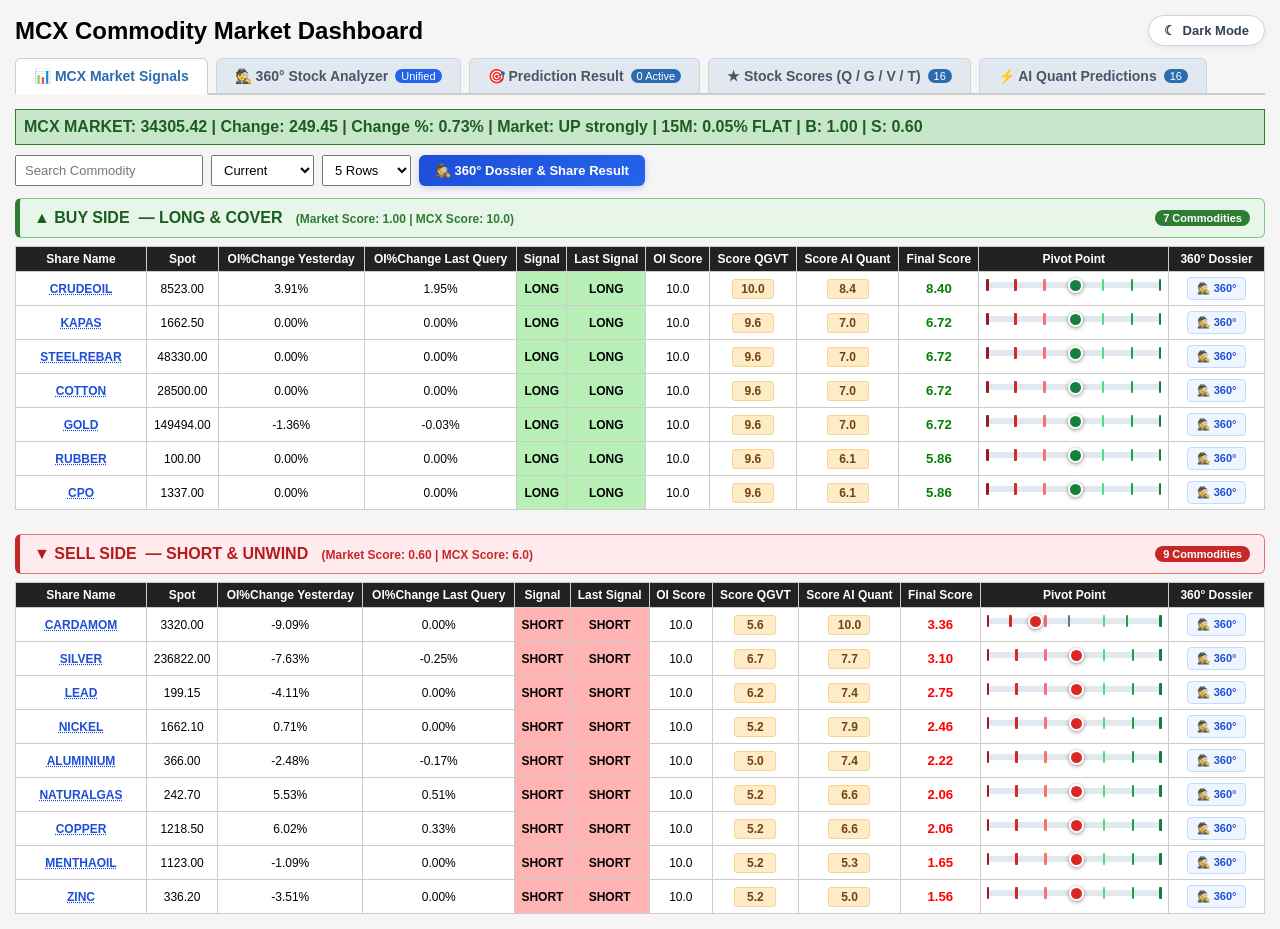
==== commit 33caa794: "Update market_dashboard.html via API" ====
--- a/market_dashboard.html
+++ b/market_dashboard.html
@@ -2063,7 +2063,7 @@
 <div id="tabContent-fno" class="tab-content active">
 
 <div class="nifty" style="background: #c8e6c9; border: 1px solid #2e7d32; color: #1b5e20;">
-MCX MARKET: 34289.36 | Change: 244.92 | Change %: 0.71% | Market: UP strongly | 15M: -0.03% FLAT | B: 1.00 | S: 0.60
+MCX MARKET: 34305.42 | Change: 249.45 | Change %: 0.73% | Market: UP strongly | 15M: 0.05% FLAT | B: 1.00 | S: 0.60
 </div>
 
 <div class="controls">
@@ -2143,11 +2143,11 @@
         <td>8523.00</td>
 
         <td>
-            1.93%
+            3.91%
         </td>
 
         <td>
-            1.84%
+            1.95%
         </td>
 
         <td class="signal-LONG">
@@ -2217,11 +2217,11 @@
 
         <td>10.0</td>
 
-        <td><span class="score-badge score-mid" title="Commodity Quantitative Score (5-10)">9.8</span></td>
+        <td><span class="score-badge score-mid" title="Commodity Quantitative Score (5-10)">9.6</span></td>
 
         <td><span class="score-badge score-mid" title="AI Quantitative Score (5-10)">7.0</span></td>
 
-        <td style="font-weight: bold; font-size: 1.1em; color: green;">6.86</td>
+        <td style="font-weight: bold; font-size: 1.1em; color: green;">6.72</td>
 
         <td class="pivot-cell">
             <div class="pivot-graph-wrap" tabindex="0">
@@ -2276,11 +2276,11 @@
 
         <td>10.0</td>
 
-        <td><span class="score-badge score-mid" title="Commodity Quantitative Score (5-10)">9.8</span></td>
+        <td><span class="score-badge score-mid" title="Commodity Quantitative Score (5-10)">9.6</span></td>
 
         <td><span class="score-badge score-mid" title="AI Quantitative Score (5-10)">7.0</span></td>
 
-        <td style="font-weight: bold; font-size: 1.1em; color: green;">6.86</td>
+        <td style="font-weight: bold; font-size: 1.1em; color: green;">6.72</td>
 
         <td class="pivot-cell">
             <div class="pivot-graph-wrap" tabindex="0">
@@ -2335,11 +2335,11 @@
 
         <td>10.0</td>
 
-        <td><span class="score-badge score-mid" title="Commodity Quantitative Score (5-10)">9.8</span></td>
+        <td><span class="score-badge score-mid" title="Commodity Quantitative Score (5-10)">9.6</span></td>
 
         <td><span class="score-badge score-mid" title="AI Quantitative Score (5-10)">7.0</span></td>
 
-        <td style="font-weight: bold; font-size: 1.1em; color: green;">6.86</td>
+        <td style="font-weight: bold; font-size: 1.1em; color: green;">6.72</td>
 
         <td class="pivot-cell">
             <div class="pivot-graph-wrap" tabindex="0">
@@ -2379,11 +2379,11 @@
         <td>149494.00</td>
 
         <td>
-            -1.33%
+            -1.36%
         </td>
 
         <td>
-            -0.06%
+            -0.03%
         </td>
 
         <td class="signal-LONG">
@@ -2453,11 +2453,11 @@
 
         <td>10.0</td>
 
-        <td><span class="score-badge score-mid" title="Commodity Quantitative Score (5-10)">9.8</span></td>
+        <td><span class="score-badge score-mid" title="Commodity Quantitative Score (5-10)">9.6</span></td>
 
         <td><span class="score-badge score-mid" title="AI Quantitative Score (5-10)">6.1</span></td>
 
-        <td style="font-weight: bold; font-size: 1.1em; color: green;">5.98</td>
+        <td style="font-weight: bold; font-size: 1.1em; color: green;">5.86</td>
 
         <td class="pivot-cell">
             <div class="pivot-graph-wrap" tabindex="0">
@@ -2512,11 +2512,11 @@
 
         <td>10.0</td>
 
-        <td><span class="score-badge score-mid" title="Commodity Quantitative Score (5-10)">9.8</span></td>
+        <td><span class="score-badge score-mid" title="Commodity Quantitative Score (5-10)">9.6</span></td>
 
         <td><span class="score-badge score-mid" title="AI Quantitative Score (5-10)">6.1</span></td>
 
-        <td style="font-weight: bold; font-size: 1.1em; color: green;">5.98</td>
+        <td style="font-weight: bold; font-size: 1.1em; color: green;">5.86</td>
 
         <td class="pivot-cell">
             <div class="pivot-graph-wrap" tabindex="0">
@@ -2600,11 +2600,11 @@
 
         <td>10.0</td>
 
-        <td><span class="score-badge score-mid" title="Commodity Quantitative Score (5-10)">5.8</span></td>
+        <td><span class="score-badge score-mid" title="Commodity Quantitative Score (5-10)">5.6</span></td>
 
         <td><span class="score-badge score-mid" title="AI Quantitative Score (5-10)">10.0</span></td>
 
-        <td style="font-weight: bold; font-size: 1.1em; color: red;">3.48</td>
+        <td style="font-weight: bold; font-size: 1.1em; color: red;">3.36</td>
 
         <td class="pivot-cell">
             <div class="pivot-graph-wrap" tabindex="0">
@@ -2644,11 +2644,11 @@
         <td>236822.00</td>
 
         <td>
-            -7.40%
+            -7.63%
         </td>
 
         <td>
-            -0.09%
+            -0.25%
         </td>
 
         <td class="signal-SHORT">
@@ -2659,11 +2659,11 @@
 
         <td>10.0</td>
 
-        <td><span class="score-badge score-mid" title="Commodity Quantitative Score (5-10)">6.9</span></td>
+        <td><span class="score-badge score-mid" title="Commodity Quantitative Score (5-10)">6.7</span></td>
 
         <td><span class="score-badge score-mid" title="AI Quantitative Score (5-10)">7.7</span></td>
 
-        <td style="font-weight: bold; font-size: 1.1em; color: red;">3.19</td>
+        <td style="font-weight: bold; font-size: 1.1em; color: red;">3.10</td>
 
         <td class="pivot-cell">
             <div class="pivot-graph-wrap" tabindex="0">
@@ -2707,7 +2707,7 @@
         </td>
 
         <td>
-            -0.85%
+            0.00%
         </td>
 
         <td class="signal-SHORT">
@@ -2718,11 +2718,11 @@
 
         <td>10.0</td>
 
-        <td><span class="score-badge score-mid" title="Commodity Quantitative Score (5-10)">6.3</span></td>
+        <td><span class="score-badge score-mid" title="Commodity Quantitative Score (5-10)">6.2</span></td>
 
         <td><span class="score-badge score-mid" title="AI Quantitative Score (5-10)">7.4</span></td>
 
-        <td style="font-weight: bold; font-size: 1.1em; color: red;">2.80</td>
+        <td style="font-weight: bold; font-size: 1.1em; color: red;">2.75</td>
 
         <td class="pivot-cell">
             <div class="pivot-graph-wrap" tabindex="0">
@@ -2757,16 +2757,16 @@
         <tr>
 
         <td>
-          <span class="symbol-clickable" onclick="openMarketAnalyzerModal('ALUMINIUM')" title="Click to open 360° Dossier for ALUMINIUM" style="cursor: pointer; color: #1d4ed8; font-weight: 700;">ALUMINIUM</span>
-        </td>
-        <td>366.00</td>
+          <span class="symbol-clickable" onclick="openMarketAnalyzerModal('NICKEL')" title="Click to open 360° Dossier for NICKEL" style="cursor: pointer; color: #1d4ed8; font-weight: 700;">NICKEL</span>
+        </td>
+        <td>1662.10</td>
 
         <td>
-            -2.32%
+            0.71%
         </td>
 
         <td>
-            0.79%
+            0.00%
         </td>
 
         <td class="signal-SHORT">
@@ -2777,11 +2777,70 @@
 
         <td>10.0</td>
 
-        <td><span class="score-badge score-mid" title="Commodity Quantitative Score (5-10)">5.4</span></td>
-
-        <td><span class="score-badge score-mid" title="AI Quantitative Score (5-10)">8.2</span></td>
-
-        <td style="font-weight: bold; font-size: 1.1em; color: red;">2.66</td>
+        <td><span class="score-badge score-mid" title="Commodity Quantitative Score (5-10)">5.2</span></td>
+
+        <td><span class="score-badge score-mid" title="AI Quantitative Score (5-10)">7.9</span></td>
+
+        <td style="font-weight: bold; font-size: 1.1em; color: red;">2.46</td>
+
+        <td class="pivot-cell">
+            <div class="pivot-graph-wrap" tabindex="0">
+              <span style="display:none">050.00</span>
+              <div class="pivot-detail-tooltip">S3: 1612.24 | S2: 1628.86 | S1: 1645.48 | P: 1662.10 | R1: 1678.72 | R2: 1695.34 | R3: 1711.96</div>
+              <div class="pivot-track">
+                <div class="pivot-pipe" style="left:0px; background:#991b1b;"></div>
+                <div class="pivot-pipe" style="left:calc(16.7% - 1px); background:#dc2626;"></div>
+                <div class="pivot-pipe" style="left:calc(33.3% - 1px); background:#f87171;"></div>
+                <div class="pivot-pipe" style="left:calc(50.0% - 1px); background:#64748b;"></div>
+                <div class="pivot-pipe" style="left:calc(66.7% - 1px); background:#4ade80;"></div>
+                <div class="pivot-pipe" style="left:calc(83.3% - 1px); background:#16a34a;"></div>
+                <div class="pivot-pipe" style="right:0px; background:#15803d;"></div>
+                <div class="pivot-ball" style="left:calc(50.0% - 5.5px); background:#dc2626;"></div>
+              </div>
+              <div class="pivot-hover-price-line">
+                <span>S3: 1612.24</span>
+                <span class="cur-price-highlight">₹1662.10</span>
+                <span>R3: 1711.96</span>
+              </div>
+            </div>
+            </td>
+
+        <td style="text-align: center;">
+          <button type="button" class="btn-row-analyze" onclick="openMarketAnalyzerModal('NICKEL')" title="Popup 360° Dossier & Share Result for NICKEL">
+            &#128373; 360°
+          </button>
+        </td>
+
+        </tr>
+        
+        <tr>
+
+        <td>
+          <span class="symbol-clickable" onclick="openMarketAnalyzerModal('ALUMINIUM')" title="Click to open 360° Dossier for ALUMINIUM" style="cursor: pointer; color: #1d4ed8; font-weight: 700;">ALUMINIUM</span>
+        </td>
+        <td>366.00</td>
+
+        <td>
+            -2.48%
+        </td>
+
+        <td>
+            -0.17%
+        </td>
+
+        <td class="signal-SHORT">
+            SHORT
+        </td>
+
+        <td class="signal-SHORT">SHORT</td>
+
+        <td>10.0</td>
+
+        <td><span class="score-badge score-mid" title="Commodity Quantitative Score (5-10)">5.0</span></td>
+
+        <td><span class="score-badge score-mid" title="AI Quantitative Score (5-10)">7.4</span></td>
+
+        <td style="font-weight: bold; font-size: 1.1em; color: red;">2.22</td>
 
         <td class="pivot-cell">
             <div class="pivot-graph-wrap" tabindex="0">
@@ -2816,16 +2875,16 @@
         <tr>
 
         <td>
-          <span class="symbol-clickable" onclick="openMarketAnalyzerModal('NICKEL')" title="Click to open 360° Dossier for NICKEL" style="cursor: pointer; color: #1d4ed8; font-weight: 700;">NICKEL</span>
-        </td>
-        <td>1662.10</td>
+          <span class="symbol-clickable" onclick="openMarketAnalyzerModal('NATURALGAS')" title="Click to open 360° Dossier for NATURALGAS" style="cursor: pointer; color: #1d4ed8; font-weight: 700;">NATURALGAS</span>
+        </td>
+        <td>242.70</td>
 
         <td>
-            0.71%
+            5.53%
         </td>
 
         <td>
-            0.00%
+            0.51%
         </td>
 
         <td class="signal-SHORT">
@@ -2836,16 +2895,16 @@
 
         <td>10.0</td>
 
-        <td><span class="score-badge score-mid" title="Commodity Quantitative Score (5-10)">5.4</span></td>
-
-        <td><span class="score-badge score-mid" title="AI Quantitative Score (5-10)">7.9</span></td>
-
-        <td style="font-weight: bold; font-size: 1.1em; color: red;">2.56</td>
+        <td><span class="score-badge score-mid" title="Commodity Quantitative Score (5-10)">5.2</span></td>
+
+        <td><span class="score-badge score-mid" title="AI Quantitative Score (5-10)">6.6</span></td>
+
+        <td style="font-weight: bold; font-size: 1.1em; color: red;">2.06</td>
 
         <td class="pivot-cell">
             <div class="pivot-graph-wrap" tabindex="0">
               <span style="display:none">050.00</span>
-              <div class="pivot-detail-tooltip">S3: 1612.24 | S2: 1628.86 | S1: 1645.48 | P: 1662.10 | R1: 1678.72 | R2: 1695.34 | R3: 1711.96</div>
+              <div class="pivot-detail-tooltip">S3: 235.41 | S2: 237.84 | S1: 240.27 | P: 242.70 | R1: 245.13 | R2: 247.56 | R3: 249.99</div>
               <div class="pivot-track">
                 <div class="pivot-pipe" style="left:0px; background:#991b1b;"></div>
                 <div class="pivot-pipe" style="left:calc(16.7% - 1px); background:#dc2626;"></div>
@@ -2857,15 +2916,15 @@
                 <div class="pivot-ball" style="left:calc(50.0% - 5.5px); background:#dc2626;"></div>
               </div>
               <div class="pivot-hover-price-line">
-                <span>S3: 1612.24</span>
-                <span class="cur-price-highlight">₹1662.10</span>
-                <span>R3: 1711.96</span>
+                <span>S3: 235.41</span>
+                <span class="cur-price-highlight">₹242.70</span>
+                <span>R3: 249.99</span>
               </div>
             </div>
             </td>
 
         <td style="text-align: center;">
-          <button type="button" class="btn-row-analyze" onclick="openMarketAnalyzerModal('NICKEL')" title="Popup 360° Dossier & Share Result for NICKEL">
+          <button type="button" class="btn-row-analyze" onclick="openMarketAnalyzerModal('NATURALGAS')" title="Popup 360° Dossier & Share Result for NATURALGAS">
             &#128373; 360°
           </button>
         </td>
@@ -2880,11 +2939,11 @@
         <td>1218.50</td>
 
         <td>
-            5.68%
+            6.02%
         </td>
 
         <td>
-            -0.13%
+            0.33%
         </td>
 
         <td class="signal-SHORT">
@@ -2897,9 +2956,9 @@
 
         <td><span class="score-badge score-mid" title="Commodity Quantitative Score (5-10)">5.2</span></td>
 
-        <td><span class="score-badge score-mid" title="AI Quantitative Score (5-10)">5.9</span></td>
-
-        <td style="font-weight: bold; font-size: 1.1em; color: red;">1.84</td>
+        <td><span class="score-badge score-mid" title="AI Quantitative Score (5-10)">6.6</span></td>
+
+        <td style="font-weight: bold; font-size: 1.1em; color: red;">2.06</td>
 
         <td class="pivot-cell">
             <div class="pivot-graph-wrap" tabindex="0">
@@ -2954,11 +3013,11 @@
 
         <td>10.0</td>
 
-        <td><span class="score-badge score-mid" title="Commodity Quantitative Score (5-10)">5.4</span></td>
+        <td><span class="score-badge score-mid" title="Commodity Quantitative Score (5-10)">5.2</span></td>
 
         <td><span class="score-badge score-mid" title="AI Quantitative Score (5-10)">5.3</span></td>
 
-        <td style="font-weight: bold; font-size: 1.1em; color: red;">1.72</td>
+        <td style="font-weight: bold; font-size: 1.1em; color: red;">1.65</td>
 
         <td class="pivot-cell">
             <div class="pivot-graph-wrap" tabindex="0">
@@ -2993,65 +3052,6 @@
         <tr>
 
         <td>
-          <span class="symbol-clickable" onclick="openMarketAnalyzerModal('NATURALGAS')" title="Click to open 360° Dossier for NATURALGAS" style="cursor: pointer; color: #1d4ed8; font-weight: 700;">NATURALGAS</span>
-        </td>
-        <td>242.70</td>
-
-        <td>
-            4.99%
-        </td>
-
-        <td>
-            -1.89%
-        </td>
-
-        <td class="signal-SHORT">
-            SHORT
-        </td>
-
-        <td class="signal-SHORT">SHORT</td>
-
-        <td>10.0</td>
-
-        <td><span class="score-badge score-mid" title="Commodity Quantitative Score (5-10)">5.0</span></td>
-
-        <td><span class="score-badge score-mid" title="AI Quantitative Score (5-10)">5.4</span></td>
-
-        <td style="font-weight: bold; font-size: 1.1em; color: red;">1.62</td>
-
-        <td class="pivot-cell">
-            <div class="pivot-graph-wrap" tabindex="0">
-              <span style="display:none">050.00</span>
-              <div class="pivot-detail-tooltip">S3: 235.41 | S2: 237.84 | S1: 240.27 | P: 242.70 | R1: 245.13 | R2: 247.56 | R3: 249.99</div>
-              <div class="pivot-track">
-                <div class="pivot-pipe" style="left:0px; background:#991b1b;"></div>
-                <div class="pivot-pipe" style="left:calc(16.7% - 1px); background:#dc2626;"></div>
-                <div class="pivot-pipe" style="left:calc(33.3% - 1px); background:#f87171;"></div>
-                <div class="pivot-pipe" style="left:calc(50.0% - 1px); background:#64748b;"></div>
-                <div class="pivot-pipe" style="left:calc(66.7% - 1px); background:#4ade80;"></div>
-                <div class="pivot-pipe" style="left:calc(83.3% - 1px); background:#16a34a;"></div>
-                <div class="pivot-pipe" style="right:0px; background:#15803d;"></div>
-                <div class="pivot-ball" style="left:calc(50.0% - 5.5px); background:#dc2626;"></div>
-              </div>
-              <div class="pivot-hover-price-line">
-                <span>S3: 235.41</span>
-                <span class="cur-price-highlight">₹242.70</span>
-                <span>R3: 249.99</span>
-              </div>
-            </div>
-            </td>
-
-        <td style="text-align: center;">
-          <button type="button" class="btn-row-analyze" onclick="openMarketAnalyzerModal('NATURALGAS')" title="Popup 360° Dossier & Share Result for NATURALGAS">
-            &#128373; 360°
-          </button>
-        </td>
-
-        </tr>
-        
-        <tr>
-
-        <td>
           <span class="symbol-clickable" onclick="openMarketAnalyzerModal('ZINC')" title="Click to open 360° Dossier for ZINC" style="cursor: pointer; color: #1d4ed8; font-weight: 700;">ZINC</span>
         </td>
         <td>336.20</td>
@@ -3061,7 +3061,7 @@
         </td>
 
         <td>
-            -0.10%
+            0.00%
         </td>
 
         <td class="signal-SHORT">
@@ -3308,7 +3308,7 @@
           <td><b>CRUDEOIL</b></td>
           <td><span class="badge-sell">SELL</span></td>
           <td class="signal-SHORT">SHORT</td>
-          <td><span class='badge-stk badge-stk-hi' style='font-size:12px; font-weight:700;'>8.2</span></td>
+          <td><span class='badge-stk badge-stk-hi' style='font-size:12px; font-weight:700;'>8.1</span></td>
           <td>2026-10-08 21:34</td>
           <td>₹8523.00</td>
           <td style='font-weight:700; color:#15803d;' title='Target Price (0.8%): ₹8454.82'>₹8454.82 <span style='font-size:11px; font-weight:normal;'>(-0.8%)</span></td>
@@ -3323,7 +3323,7 @@
           <td><b>COPPER</b></td>
           <td><span class="badge-sell">SELL</span></td>
           <td class="signal-SHORT">SHORT</td>
-          <td><span class='badge-stk badge-stk-hi' style='font-size:12px; font-weight:700;'>9.3</span></td>
+          <td><span class='badge-stk badge-stk-hi' style='font-size:12px; font-weight:700;'>9.2</span></td>
           <td>2026-10-08 21:27</td>
           <td>₹1218.50</td>
           <td style='font-weight:700; color:#15803d;' title='Target Price (0.8%): ₹1208.75'>₹1208.75 <span style='font-size:11px; font-weight:normal;'>(-0.8%)</span></td>
@@ -3338,7 +3338,7 @@
           <td><b>LEAD</b></td>
           <td><span class="badge-sell">SELL</span></td>
           <td class="signal-SHORT">SHORT</td>
-          <td><span class='badge-stk badge-stk-hi' style='font-size:12px; font-weight:700;'>9.1</span></td>
+          <td><span class='badge-stk badge-stk-hi' style='font-size:12px; font-weight:700;'>9.0</span></td>
           <td>2026-10-08 21:17</td>
           <td>₹195.00</td>
           <td style='font-weight:700; color:#15803d;' title='Target Price (0.8%): ₹193.44'>₹193.44 <span style='font-size:11px; font-weight:normal;'>(-0.8%)</span></td>
@@ -3398,7 +3398,7 @@
   </div>
   <div class="scores-kpi-card">
     <div class="scores-kpi-title">Top Decile (&ge;7.0)</div>
-    <div class="scores-kpi-val" style="color:#22543d;">8 <span style="font-size:12px;color:#888;">Commodities</span></div>
+    <div class="scores-kpi-val" style="color:#22543d;">9 <span style="font-size:12px;color:#888;">Commodities</span></div>
     <div class="scores-kpi-sub">Top Ranked Percentile</div>
   </div>
   <div class="scores-kpi-card">
@@ -3408,7 +3408,7 @@
   </div>
   <div class="scores-kpi-card">
     <div class="scores-kpi-title">Top Scorer</div>
-    <div class="scores-kpi-val" style="color:#2e7d32;">CRUDEOIL (8.7)</div>
+    <div class="scores-kpi-val" style="color:#2e7d32;">CRUDEOIL (8.8)</div>
     <div class="scores-kpi-sub">Highest Ranked in Universe</div>
   </div>
 </div>
@@ -3467,13 +3467,13 @@
           </td>
           <td>8523.00</td>
           <td><span class="signal-LONG sig-pill">LONG</span></td>
-          <td><span class="score-badge score-high" title="MC Score: 8.7/10 (Raw MC Score: 87/100)">8.7</span></td>
-          <td class="sub-score">68</td>
-          <td class="sub-score">50</td>
+          <td><span class="score-badge score-high" title="MC Score: 8.8/10 (Raw MC Score: 88/100)">8.8</span></td>
+          <td class="sub-score">70</td>
+          <td class="sub-score">51</td>
           <td class="sub-score">100</td>
           <td class="sub-score">90</td>
           <td>—</td>
-          <td style="text-align:left; font-size:11px; max-width:320px; white-space:normal; line-height:1.3;">Quantitative Signal: LONG | Price: -0.03% | OI: 1.84%</td>
+          <td style="text-align:left; font-size:11px; max-width:320px; white-space:normal; line-height:1.3;">Quantitative Signal: LONG | Price: 0.05% | OI: 1.95%</td>
           <td><a href="https://www.moneycontrol.com/commodity/mcx-crudeoil-price?type=futures" target="_blank" class="mc-link-btn" title="View CRUDEOIL on MoneyControl">MC &#8599;</a></td>
         </tr>
         
@@ -3534,6 +3534,24 @@
         <tr>
           <td style="color:#777; font-weight:bold;">5</td>
           <td style="text-align:left;">
+            <strong>GOLD</strong>
+            <div style="font-size:10px; color:#666;">GOLD</div>
+          </td>
+          <td>149494.00</td>
+          <td><span class="signal-LONG sig-pill">LONG</span></td>
+          <td><span class="score-badge score-high" title="MC Score: 8.6/10 (Raw MC Score: 86/100)">8.6</span></td>
+          <td class="sub-score">50</td>
+          <td class="sub-score">51</td>
+          <td class="sub-score">100</td>
+          <td class="sub-score">90</td>
+          <td>—</td>
+          <td style="text-align:left; font-size:11px; max-width:320px; white-space:normal; line-height:1.3;">Quantitative Signal: LONG | Price: 0.05% | OI: -0.03%</td>
+          <td><a href="https://www.moneycontrol.com/commodity/mcx-gold-price?type=futures" target="_blank" class="mc-link-btn" title="View GOLD on MoneyControl">MC &#8599;</a></td>
+        </tr>
+        
+        <tr>
+          <td style="color:#777; font-weight:bold;">6</td>
+          <td style="text-align:left;">
             <strong>CPO</strong>
             <div style="font-size:10px; color:#666;">CPO</div>
           </td>
@@ -3550,7 +3568,7 @@
         </tr>
         
         <tr>
-          <td style="color:#777; font-weight:bold;">6</td>
+          <td style="color:#777; font-weight:bold;">7</td>
           <td style="text-align:left;">
             <strong>COTTON</strong>
             <div style="font-size:10px; color:#666;">COTTON</div>
@@ -3568,24 +3586,6 @@
         </tr>
         
         <tr>
-          <td style="color:#777; font-weight:bold;">7</td>
-          <td style="text-align:left;">
-            <strong>GOLD</strong>
-            <div style="font-size:10px; color:#666;">GOLD</div>
-          </td>
-          <td>149494.00</td>
-          <td><span class="signal-LONG sig-pill">LONG</span></td>
-          <td><span class="score-badge score-high" title="MC Score: 8.5/10 (Raw MC Score: 85/100)">8.5</span></td>
-          <td class="sub-score">49</td>
-          <td class="sub-score">50</td>
-          <td class="sub-score">100</td>
-          <td class="sub-score">90</td>
-          <td>—</td>
-          <td style="text-align:left; font-size:11px; max-width:320px; white-space:normal; line-height:1.3;">Quantitative Signal: LONG | Price: -0.03% | OI: -0.06%</td>
-          <td><a href="https://www.moneycontrol.com/commodity/mcx-gold-price?type=futures" target="_blank" class="mc-link-btn" title="View GOLD on MoneyControl">MC &#8599;</a></td>
-        </tr>
-        
-        <tr>
           <td style="color:#777; font-weight:bold;">8</td>
           <td style="text-align:left;">
             <strong>SILVER</strong>
@@ -3594,12 +3594,12 @@
           <td>236822.00</td>
           <td><span class="signal-SHORT sig-pill">SHORT</span></td>
           <td><span class="score-badge score-high" title="MC Score: 7.2/10 (Raw MC Score: 72/100)">7.2</span></td>
-          <td class="sub-score">49</td>
+          <td class="sub-score">48</td>
           <td class="sub-score">100</td>
           <td class="sub-score">0</td>
           <td class="sub-score">10</td>
           <td>—</td>
-          <td style="text-align:left; font-size:11px; max-width:320px; white-space:normal; line-height:1.3;">Quantitative Signal: SHORT | Price: 7.32% | OI: -0.09%</td>
+          <td style="text-align:left; font-size:11px; max-width:320px; white-space:normal; line-height:1.3;">Quantitative Signal: SHORT | Price: 7.32% | OI: -0.25%</td>
           <td><a href="https://www.moneycontrol.com/commodity/mcx-silver-price?type=futures" target="_blank" class="mc-link-btn" title="View SILVER on MoneyControl">MC &#8599;</a></td>
         </tr>
         
@@ -3611,13 +3611,13 @@
           </td>
           <td>199.15</td>
           <td><span class="signal-SHORT sig-pill">SHORT</span></td>
-          <td><span class="score-badge score-mid" title="MC Score: 6.9/10 (Raw MC Score: 69/100)">6.9</span></td>
-          <td class="sub-score">42</td>
+          <td><span class="score-badge score-high" title="MC Score: 7.0/10 (Raw MC Score: 70/100)">7.0</span></td>
+          <td class="sub-score">50</td>
           <td class="sub-score">86</td>
           <td class="sub-score">0</td>
           <td class="sub-score">10</td>
           <td>—</td>
-          <td style="text-align:left; font-size:11px; max-width:320px; white-space:normal; line-height:1.3;">Quantitative Signal: SHORT | Price: 2.13% | OI: -0.85%</td>
+          <td style="text-align:left; font-size:11px; max-width:320px; white-space:normal; line-height:1.3;">Quantitative Signal: SHORT | Price: 2.13% | OI: 0.0%</td>
           <td><a href="https://www.moneycontrol.com/commodity/mcx-lead-price?type=futures" target="_blank" class="mc-link-btn" title="View LEAD on MoneyControl">MC &#8599;</a></td>
         </tr>
         
@@ -3642,6 +3642,24 @@
         <tr>
           <td style="color:#777; font-weight:bold;">11</td>
           <td style="text-align:left;">
+            <strong>ZINC</strong>
+            <div style="font-size:10px; color:#666;">ZINC</div>
+          </td>
+          <td>336.20</td>
+          <td><span class="signal-SHORT sig-pill">SHORT</span></td>
+          <td><span class="score-badge score-mid" title="MC Score: 6.5/10 (Raw MC Score: 65/100)">6.5</span></td>
+          <td class="sub-score">50</td>
+          <td class="sub-score">51</td>
+          <td class="sub-score">0</td>
+          <td class="sub-score">10</td>
+          <td>—</td>
+          <td style="text-align:left; font-size:11px; max-width:320px; white-space:normal; line-height:1.3;">Quantitative Signal: SHORT | Price: 0.05% | OI: 0.0%</td>
+          <td><a href="https://www.moneycontrol.com/commodity/mcx-zinc-price?type=futures" target="_blank" class="mc-link-btn" title="View ZINC on MoneyControl">MC &#8599;</a></td>
+        </tr>
+        
+        <tr>
+          <td style="color:#777; font-weight:bold;">12</td>
+          <td style="text-align:left;">
             <strong>NICKEL</strong>
             <div style="font-size:10px; color:#666;">NICKEL</div>
           </td>
@@ -3658,7 +3676,25 @@
         </tr>
         
         <tr>
-          <td style="color:#777; font-weight:bold;">12</td>
+          <td style="color:#777; font-weight:bold;">13</td>
+          <td style="text-align:left;">
+            <strong>NATURALGAS</strong>
+            <div style="font-size:10px; color:#666;">NATURALGAS</div>
+          </td>
+          <td>242.70</td>
+          <td><span class="signal-SHORT sig-pill">SHORT</span></td>
+          <td><span class="score-badge score-mid" title="MC Score: 6.5/10 (Raw MC Score: 65/100)">6.5</span></td>
+          <td class="sub-score">55</td>
+          <td class="sub-score">51</td>
+          <td class="sub-score">0</td>
+          <td class="sub-score">10</td>
+          <td>—</td>
+          <td style="text-align:left; font-size:11px; max-width:320px; white-space:normal; line-height:1.3;">Quantitative Signal: SHORT | Price: 0.05% | OI: 0.51%</td>
+          <td><a href="https://www.moneycontrol.com/commodity/mcx-naturalgas-price?type=futures" target="_blank" class="mc-link-btn" title="View NATURALGAS on MoneyControl">MC &#8599;</a></td>
+        </tr>
+        
+        <tr>
+          <td style="color:#777; font-weight:bold;">14</td>
           <td style="text-align:left;">
             <strong>MENTHAOIL</strong>
             <div style="font-size:10px; color:#666;">MENTHAOIL</div>
@@ -3676,42 +3712,6 @@
         </tr>
         
         <tr>
-          <td style="color:#777; font-weight:bold;">13</td>
-          <td style="text-align:left;">
-            <strong>ALUMINIUM</strong>
-            <div style="font-size:10px; color:#666;">ALUMINIUM</div>
-          </td>
-          <td>366.00</td>
-          <td><span class="signal-SHORT sig-pill">SHORT</span></td>
-          <td><span class="score-badge score-mid" title="MC Score: 6.5/10 (Raw MC Score: 65/100)">6.5</span></td>
-          <td class="sub-score">58</td>
-          <td class="sub-score">50</td>
-          <td class="sub-score">0</td>
-          <td class="sub-score">10</td>
-          <td>—</td>
-          <td style="text-align:left; font-size:11px; max-width:320px; white-space:normal; line-height:1.3;">Quantitative Signal: SHORT | Price: -0.03% | OI: 0.79%</td>
-          <td><a href="https://www.moneycontrol.com/commodity/mcx-aluminium-price?type=futures" target="_blank" class="mc-link-btn" title="View ALUMINIUM on MoneyControl">MC &#8599;</a></td>
-        </tr>
-        
-        <tr>
-          <td style="color:#777; font-weight:bold;">14</td>
-          <td style="text-align:left;">
-            <strong>ZINC</strong>
-            <div style="font-size:10px; color:#666;">ZINC</div>
-          </td>
-          <td>336.20</td>
-          <td><span class="signal-SHORT sig-pill">SHORT</span></td>
-          <td><span class="score-badge score-mid" title="MC Score: 6.4/10 (Raw MC Score: 64/100)">6.4</span></td>
-          <td class="sub-score">49</td>
-          <td class="sub-score">50</td>
-          <td class="sub-score">0</td>
-          <td class="sub-score">10</td>
-          <td>—</td>
-          <td style="text-align:left; font-size:11px; max-width:320px; white-space:normal; line-height:1.3;">Quantitative Signal: SHORT | Price: -0.03% | OI: -0.1%</td>
-          <td><a href="https://www.moneycontrol.com/commodity/mcx-zinc-price?type=futures" target="_blank" class="mc-link-btn" title="View ZINC on MoneyControl">MC &#8599;</a></td>
-        </tr>
-        
-        <tr>
           <td style="color:#777; font-weight:bold;">15</td>
           <td style="text-align:left;">
             <strong>COPPER</strong>
@@ -3719,32 +3719,32 @@
           </td>
           <td>1218.50</td>
           <td><span class="signal-SHORT sig-pill">SHORT</span></td>
-          <td><span class="score-badge score-mid" title="MC Score: 6.4/10 (Raw MC Score: 64/100)">6.4</span></td>
-          <td class="sub-score">49</td>
+          <td><span class="score-badge score-mid" title="MC Score: 6.5/10 (Raw MC Score: 65/100)">6.5</span></td>
+          <td class="sub-score">53</td>
           <td class="sub-score">50</td>
           <td class="sub-score">0</td>
           <td class="sub-score">10</td>
           <td>—</td>
-          <td style="text-align:left; font-size:11px; max-width:320px; white-space:normal; line-height:1.3;">Quantitative Signal: SHORT | Price: 0.00% | OI: -0.13%</td>
+          <td style="text-align:left; font-size:11px; max-width:320px; white-space:normal; line-height:1.3;">Quantitative Signal: SHORT | Price: 0.00% | OI: 0.33%</td>
           <td><a href="https://www.moneycontrol.com/commodity/mcx-copper-price?type=futures" target="_blank" class="mc-link-btn" title="View COPPER on MoneyControl">MC &#8599;</a></td>
         </tr>
         
         <tr>
           <td style="color:#777; font-weight:bold;">16</td>
           <td style="text-align:left;">
-            <strong>NATURALGAS</strong>
-            <div style="font-size:10px; color:#666;">NATURALGAS</div>
+            <strong>ALUMINIUM</strong>
+            <div style="font-size:10px; color:#666;">ALUMINIUM</div>
           </td>
-          <td>242.70</td>
+          <td>366.00</td>
           <td><span class="signal-SHORT sig-pill">SHORT</span></td>
-          <td><span class="score-badge score-mid" title="MC Score: 6.3/10 (Raw MC Score: 63/100)">6.3</span></td>
-          <td class="sub-score">31</td>
-          <td class="sub-score">50</td>
+          <td><span class="score-badge score-mid" title="MC Score: 6.4/10 (Raw MC Score: 64/100)">6.4</span></td>
+          <td class="sub-score">48</td>
+          <td class="sub-score">51</td>
           <td class="sub-score">0</td>
           <td class="sub-score">10</td>
           <td>—</td>
-          <td style="text-align:left; font-size:11px; max-width:320px; white-space:normal; line-height:1.3;">Quantitative Signal: SHORT | Price: -0.03% | OI: -1.89%</td>
-          <td><a href="https://www.moneycontrol.com/commodity/mcx-naturalgas-price?type=futures" target="_blank" class="mc-link-btn" title="View NATURALGAS on MoneyControl">MC &#8599;</a></td>
+          <td style="text-align:left; font-size:11px; max-width:320px; white-space:normal; line-height:1.3;">Quantitative Signal: SHORT | Price: 0.05% | OI: -0.17%</td>
+          <td><a href="https://www.moneycontrol.com/commodity/mcx-aluminium-price?type=futures" target="_blank" class="mc-link-btn" title="View ALUMINIUM on MoneyControl">MC &#8599;</a></td>
         </tr>
         
 </tbody>
@@ -3782,7 +3782,7 @@
       <div class="quant-title-wrap">
         <h3>&#9889; Quantitative Predictive Intelligence Engine</h3>
         <div class="quant-title-sub">
-          Universe Analyzed: <strong>16 Commodities</strong> | Timestamp: <strong>2026-10-09T21:17:52.417079 IST</strong> | MCX MARKET: <strong>₹34,289.36 (+0.71%) [UP]</strong>
+          Universe Analyzed: <strong>16 Commodities</strong> | Timestamp: <strong>2026-10-09T21:34:19.142311 IST</strong> | MCX MARKET: <strong>₹34,305.42 (+0.73%) [UP]</strong>
         </div>
       </div>
       <div class="quant-breadth-pills">
@@ -3967,11 +3967,11 @@
       </td>
       <td>
         <div style="font-weight:700;">₹149,494.00</div>
-        <div style="font-size:10.5px; color:#15803d; font-weight:600;" title="Futures Basis %">Basis: +1.26%</div>
+        <div style="font-size:10.5px; color:#15803d; font-weight:600;" title="Futures Basis %">Basis: +1.31%</div>
       </td>
       <td>
         <span class="quant-sig-pill sig-long">LONG</span>
-        <div style="font-size:10.5px; color:#64748b; margin-top:2px;">RS: -0.71%</div>
+        <div style="font-size:10.5px; color:#64748b; margin-top:2px;">RS: -0.73%</div>
       </td>
       
       <!-- Intraday BUY -->
@@ -4052,11 +4052,11 @@
       </td>
       <td>
         <div style="font-weight:700;">₹8,523.00</div>
-        <div style="font-size:10.5px; color:#15803d; font-weight:600;" title="Futures Basis %">Basis: +4.54%</div>
+        <div style="font-size:10.5px; color:#15803d; font-weight:600;" title="Futures Basis %">Basis: +4.38%</div>
       </td>
       <td>
         <span class="quant-sig-pill sig-long">LONG</span>
-        <div style="font-size:10.5px; color:#64748b; margin-top:2px;">RS: -0.71%</div>
+        <div style="font-size:10.5px; color:#64748b; margin-top:2px;">RS: -0.73%</div>
       </td>
       
       <!-- Intraday BUY -->
@@ -4137,11 +4137,11 @@
       </td>
       <td>
         <div style="font-weight:700;">₹236,822.00</div>
-        <div style="font-size:10.5px; color:#b91c1c; font-weight:600;" title="Futures Basis %">Basis: -4.70%</div>
+        <div style="font-size:10.5px; color:#b91c1c; font-weight:600;" title="Futures Basis %">Basis: -4.63%</div>
       </td>
       <td>
         <span class="quant-sig-pill sig-short">SHORT</span>
-        <div style="font-size:10.5px; color:#64748b; margin-top:2px;">RS: -0.71%</div>
+        <div style="font-size:10.5px; color:#64748b; margin-top:2px;">RS: -0.73%</div>
       </td>
       
       <!-- Intraday BUY -->
@@ -4222,11 +4222,11 @@
       </td>
       <td>
         <div style="font-weight:700;">₹336.20</div>
-        <div style="font-size:10.5px; color:#15803d; font-weight:600;" title="Futures Basis %">Basis: +25.57%</div>
+        <div style="font-size:10.5px; color:#15803d; font-weight:600;" title="Futures Basis %">Basis: +25.52%</div>
       </td>
       <td>
         <span class="quant-sig-pill sig-short">SHORT</span>
-        <div style="font-size:10.5px; color:#64748b; margin-top:2px;">RS: -0.71%</div>
+        <div style="font-size:10.5px; color:#64748b; margin-top:2px;">RS: -0.73%</div>
       </td>
       
       <!-- Intraday BUY -->
@@ -4307,11 +4307,11 @@
       </td>
       <td>
         <div style="font-weight:700;">₹242.70</div>
-        <div style="font-size:10.5px; color:#15803d; font-weight:600;" title="Futures Basis %">Basis: +28.18%</div>
+        <div style="font-size:10.5px; color:#15803d; font-weight:600;" title="Futures Basis %">Basis: +28.39%</div>
       </td>
       <td>
         <span class="quant-sig-pill sig-short">SHORT</span>
-        <div style="font-size:10.5px; color:#64748b; margin-top:2px;">RS: -0.71%</div>
+        <div style="font-size:10.5px; color:#64748b; margin-top:2px;">RS: -0.73%</div>
       </td>
       
       <!-- Intraday BUY -->
@@ -4326,20 +4326,20 @@
       </td>
       
       <!-- Intraday SELL -->
-      <td class="quant-meter-cell col-intra" data-val="36.0">
+      <td class="quant-meter-cell col-intra" data-val="43.0">
         <div class="quant-score-val-wrap">
-          <span class="score-num-neutral">36.0</span>
+          <span class="score-num-neutral">43.0</span>
           <span style="font-size:10px; color:#94a3b8;">/100</span>
         </div>
         <div class="quant-bar-bg">
-          <div class="quant-bar-fill bar-sell-low" style="width:36.0%;"></div>
+          <div class="quant-bar-fill bar-sell-low" style="width:43.0%;"></div>
         </div>
       </td>
       
       <!-- Intraday Signal -->
       <td class="col-intra" data-val="NEUTRAL">
         <span class="quant-sig-pill sig-neutral">NEUTRAL</span>
-        <span class="quant-conf-pill">28%</span>
+        <span class="quant-conf-pill">34%</span>
       </td>
       
       <!-- Short-Term BUY -->
@@ -4354,20 +4354,20 @@
       </td>
       
       <!-- Short-Term SELL -->
-      <td class="quant-meter-cell col-st" data-val="47.0">
+      <td class="quant-meter-cell col-st" data-val="51.0">
         <div class="quant-score-val-wrap">
-          <span class="score-num-neutral">47.0</span>
+          <span class="score-num-neutral">51.0</span>
           <span style="font-size:10px; color:#94a3b8;">/100</span>
         </div>
         <div class="quant-bar-bg">
-          <div class="quant-bar-fill bar-sell-low" style="width:47.0%;"></div>
+          <div class="quant-bar-fill bar-sell-med" style="width:51.0%;"></div>
         </div>
       </td>
       
       <!-- Short-Term Signal -->
       <td class="col-st" data-val="NEUTRAL">
         <span class="quant-sig-pill sig-neutral">NEUTRAL</span>
-        <span class="quant-conf-pill">43%</span>
+        <span class="quant-conf-pill">46%</span>
       </td>
       
       <!-- Risk -->
@@ -4392,11 +4392,11 @@
       </td>
       <td>
         <div style="font-weight:700;">₹1,218.50</div>
-        <div style="font-size:10.5px; color:#15803d; font-weight:600;" title="Futures Basis %">Basis: +17.12%</div>
+        <div style="font-size:10.5px; color:#15803d; font-weight:600;" title="Futures Basis %">Basis: +17.14%</div>
       </td>
       <td>
         <span class="quant-sig-pill sig-short">SHORT</span>
-        <div style="font-size:10.5px; color:#64748b; margin-top:2px;">RS: -0.71%</div>
+        <div style="font-size:10.5px; color:#64748b; margin-top:2px;">RS: -0.73%</div>
       </td>
       
       <!-- Intraday BUY -->
@@ -4411,20 +4411,20 @@
       </td>
       
       <!-- Intraday SELL -->
-      <td class="quant-meter-cell col-intra" data-val="36.0">
+      <td class="quant-meter-cell col-intra" data-val="43.0">
         <div class="quant-score-val-wrap">
-          <span class="score-num-neutral">36.0</span>
+          <span class="score-num-neutral">43.0</span>
           <span style="font-size:10px; color:#94a3b8;">/100</span>
         </div>
         <div class="quant-bar-bg">
-          <div class="quant-bar-fill bar-sell-low" style="width:36.0%;"></div>
+          <div class="quant-bar-fill bar-sell-low" style="width:43.0%;"></div>
         </div>
       </td>
       
       <!-- Intraday Signal -->
       <td class="col-intra" data-val="NEUTRAL">
         <span class="quant-sig-pill sig-neutral">NEUTRAL</span>
-        <span class="quant-conf-pill">28%</span>
+        <span class="quant-conf-pill">34%</span>
       </td>
       
       <!-- Short-Term BUY -->
@@ -4481,7 +4481,7 @@
       </td>
       <td>
         <span class="quant-sig-pill sig-short">SHORT</span>
-        <div style="font-size:10.5px; color:#64748b; margin-top:2px;">RS: -0.71%</div>
+        <div style="font-size:10.5px; color:#64748b; margin-top:2px;">RS: -0.73%</div>
       </td>
       
       <!-- Intraday BUY -->
@@ -4566,7 +4566,7 @@
       </td>
       <td>
         <span class="quant-sig-pill sig-short">SHORT</span>
-        <div style="font-size:10.5px; color:#64748b; margin-top:2px;">RS: -0.71%</div>
+        <div style="font-size:10.5px; color:#64748b; margin-top:2px;">RS: -0.73%</div>
       </td>
       
       <!-- Intraday BUY -->
@@ -4647,11 +4647,11 @@
       </td>
       <td>
         <div style="font-weight:700;">₹366.00</div>
-        <div style="font-size:10.5px; color:#b91c1c; font-weight:600;" title="Futures Basis %">Basis: -8.47%</div>
+        <div style="font-size:10.5px; color:#b91c1c; font-weight:600;" title="Futures Basis %">Basis: -8.42%</div>
       </td>
       <td>
         <span class="quant-sig-pill sig-short">SHORT</span>
-        <div style="font-size:10.5px; color:#64748b; margin-top:2px;">RS: -0.71%</div>
+        <div style="font-size:10.5px; color:#64748b; margin-top:2px;">RS: -0.73%</div>
       </td>
       
       <!-- Intraday BUY -->
@@ -4666,20 +4666,20 @@
       </td>
       
       <!-- Intraday SELL -->
-      <td class="quant-meter-cell col-intra" data-val="50.5">
+      <td class="quant-meter-cell col-intra" data-val="43.5">
         <div class="quant-score-val-wrap">
-          <span class="score-num-neutral">50.5</span>
+          <span class="score-num-neutral">43.5</span>
           <span style="font-size:10px; color:#94a3b8;">/100</span>
         </div>
         <div class="quant-bar-bg">
-          <div class="quant-bar-fill bar-sell-med" style="width:50.5%;"></div>
+          <div class="quant-bar-fill bar-sell-low" style="width:43.5%;"></div>
         </div>
       </td>
       
       <!-- Intraday Signal -->
       <td class="col-intra" data-val="NEUTRAL">
         <span class="quant-sig-pill sig-neutral">NEUTRAL</span>
-        <span class="quant-conf-pill">48%</span>
+        <span class="quant-conf-pill">41%</span>
       </td>
       
       <!-- Short-Term BUY -->
@@ -4736,7 +4736,7 @@
       </td>
       <td>
         <span class="quant-sig-pill sig-short">SHORT</span>
-        <div style="font-size:10.5px; color:#64748b; margin-top:2px;">RS: -0.71%</div>
+        <div style="font-size:10.5px; color:#64748b; margin-top:2px;">RS: -0.73%</div>
       </td>
       
       <!-- Intraday BUY -->
@@ -4821,7 +4821,7 @@
       </td>
       <td>
         <span class="quant-sig-pill sig-short">SHORT</span>
-        <div style="font-size:10.5px; color:#64748b; margin-top:2px;">RS: -0.95%</div>
+        <div style="font-size:10.5px; color:#64748b; margin-top:2px;">RS: -0.97%</div>
       </td>
       
       <!-- Intraday BUY -->
@@ -4906,7 +4906,7 @@
       </td>
       <td>
         <span class="quant-sig-pill sig-long">LONG</span>
-        <div style="font-size:10.5px; color:#64748b; margin-top:2px;">RS: -0.71%</div>
+        <div style="font-size:10.5px; color:#64748b; margin-top:2px;">RS: -0.73%</div>
       </td>
       
       <!-- Intraday BUY -->
@@ -4991,7 +4991,7 @@
       </td>
       <td>
         <span class="quant-sig-pill sig-long">LONG</span>
-        <div style="font-size:10.5px; color:#64748b; margin-top:2px;">RS: -0.71%</div>
+        <div style="font-size:10.5px; color:#64748b; margin-top:2px;">RS: -0.73%</div>
       </td>
       
       <!-- Intraday BUY -->
@@ -5076,7 +5076,7 @@
       </td>
       <td>
         <span class="quant-sig-pill sig-long">LONG</span>
-        <div style="font-size:10.5px; color:#64748b; margin-top:2px;">RS: -0.71%</div>
+        <div style="font-size:10.5px; color:#64748b; margin-top:2px;">RS: -0.73%</div>
       </td>
       
       <!-- Intraday BUY -->
@@ -5161,7 +5161,7 @@
       </td>
       <td>
         <span class="quant-sig-pill sig-long">LONG</span>
-        <div style="font-size:10.5px; color:#64748b; margin-top:2px;">RS: -0.71%</div>
+        <div style="font-size:10.5px; color:#64748b; margin-top:2px;">RS: -0.73%</div>
       </td>
       
       <!-- Intraday BUY -->
@@ -5246,7 +5246,7 @@
       </td>
       <td>
         <span class="quant-sig-pill sig-long">LONG</span>
-        <div style="font-size:10.5px; color:#64748b; margin-top:2px;">RS: -0.71%</div>
+        <div style="font-size:10.5px; color:#64748b; margin-top:2px;">RS: -0.73%</div>
       </td>
       
       <!-- Intraday BUY -->
@@ -5698,7 +5698,7 @@
 })();
 
 // ── 360° Unified Commodity Analyzer Engine ──────────────────────────────
-const ANALYZER_DATA = {"ALUMINIUM": {"symbol": "ALUMINIUM", "company_name": "ALUMINIUM", "spot": "366.0000", "mc_url": "https://www.moneycontrol.com/commodity/mcx-aluminium-aluminium/", "score": {"total_score": 6.5, "raw_score": 65.21725, "q_score": 57.9, "g_score": 49.515, "v_score": 0.0, "t_score": 10.0, "neo_proxy": null, "oneliner": "Quantitative Signal: SHORT | Price: -0.03% | OI: 0.79%"}, "fno": {"signal": "SHORT", "last_signal": "SHORT", "final_score": 2.66, "share_score": 10.0, "oi_yesterday": -2.32, "oi_last_query": 0.79, "profit": null, "pivot": 366.0, "r1": 369.66, "r2": 373.32, "s1": 362.34, "s2": 358.68, "zone": "P-R1", "bias": "NEUTRAL", "dist_pivot": 0.0, "oi_status": null}, "quant": {"intraday_signal": "NEUTRAL", "intraday_conf": 47.7, "intraday_factors": ["Aggressive Short Buildup (Price \u2193, OI \u2191)", "Intra-cycle Short additions (+190 contracts)", "Futures backwardation discount (-8.47% basis)"], "short_term_signal": "SELL", "short_term_conf": 68.7, "short_term_factors": ["Continuous Short buildup across cycles", "Weak balance sheet / fundamental vulnerability (Q: 0)", "Persistent futures backwardation discount (-8.47% basis)"], "risk_level": "MODERATE", "risk_flags": ["Elevated futures basis dislocation (-8.47%)"]}}, "CARDAMOM": {"symbol": "CARDAMOM", "company_name": "CARDAMOM", "spot": "3320.0000", "mc_url": "https://www.moneycontrol.com/commodity/mcx-cardamom-cardamom/", "score": {"total_score": 6.7, "raw_score": 67.25, "q_score": 50.0, "g_score": 46.0, "v_score": 67.0, "t_score": 10.0, "neo_proxy": null, "oneliner": "Quantitative Signal: SHORT | Price: -0.24% | OI: 0.0%"}, "fno": {"signal": "SHORT", "last_signal": "SHORT", "final_score": 3.48, "share_score": 10.0, "oi_yesterday": -9.09, "oi_last_query": 0.0, "profit": null, "pivot": 3326.0, "r1": 3332.0, "r2": 3336.0, "s1": 3322.0, "s2": 3316.0, "zone": "S2-S1", "bias": "BEARISH", "dist_pivot": -0.18, "oi_status": null}, "quant": {"intraday_signal": "SELL", "intraday_conf": 70.9, "intraday_factors": ["Breakdown below Pivot S1 (Rs.3,322.0)", "Trading right at session lows (0% of range)", "Aggressive Short Buildup (Price \u2193, OI \u2191)"], "short_term_signal": "SELL", "short_term_conf": 71.3, "short_term_factors": ["Multi-day price breakdown below Floor Pivot", "Continuous Short buildup across cycles", "Weak balance sheet / fundamental vulnerability (Q: 0)"], "risk_level": "LOW", "risk_flags": ["Normal trading volatility within standard pivot boundaries", "Healthy basis and orderly flow"]}}, "COPPER": {"symbol": "COPPER", "company_name": "COPPER", "spot": "1218.5000", "mc_url": "https://www.moneycontrol.com/commodity/mcx-copper-copper/", "score": {"total_score": 6.4, "raw_score": 64.37, "q_score": 48.699999999999996, "g_score": 50.0, "v_score": 0.0, "t_score": 10.0, "neo_proxy": null, "oneliner": "Quantitative Signal: SHORT | Price: 0.00% | OI: -0.13%"}, "fno": {"signal": "SHORT", "last_signal": "SHORT", "final_score": 1.84, "share_score": 10.0, "oi_yesterday": 5.68, "oi_last_query": -0.13, "profit": null, "pivot": 1218.5, "r1": 1230.68, "r2": 1242.86, "s1": 1206.32, "s2": 1194.14, "zone": "P-R1", "bias": "NEUTRAL", "dist_pivot": 0.0, "oi_status": null}, "quant": {"intraday_signal": "NEUTRAL", "intraday_conf": 27.9, "intraday_factors": ["Aggressive Short Buildup (Price \u2193, OI \u2191)"], "short_term_signal": "NEUTRAL", "short_term_conf": 46.4, "short_term_factors": ["Persistent institutional short accumulation (+5.7% DoD OI)", "Continuous Short buildup across cycles", "Weak balance sheet / fundamental vulnerability (Q: 0)"], "risk_level": "ELEVATED", "risk_flags": ["Elevated futures basis dislocation (+17.12%)", "Conflicting multi-factor indicators (low confidence)"]}}, "COTTON": {"symbol": "COTTON", "company_name": "COTTON", "spot": "28500.0000", "mc_url": "https://www.moneycontrol.com/commodity/mcx-cotton-cotton/", "score": {"total_score": 8.6, "raw_score": 85.5, "q_score": 50.0, "g_score": 50.0, "v_score": 100.0, "t_score": 90.0, "neo_proxy": null, "oneliner": "Quantitative Signal: LONG | Price: 0.00% | OI: 0.0%"}, "fno": {"signal": "LONG", "last_signal": "LONG", "final_score": 6.86, "share_score": 10.0, "oi_yesterday": 0.0, "oi_last_query": 0.0, "profit": null, "pivot": 28500.0, "r1": 28785.0, "r2": 29070.0, "s1": 28215.0, "s2": 27930.0, "zone": "P-R1", "bias": "NEUTRAL", "dist_pivot": 0.0, "oi_status": null}, "quant": {"intraday_signal": "NEUTRAL", "intraday_conf": 61.0, "intraday_factors": ["Institutional Long Buildup (Price \u2191, OI \u2191)", "Futures carry premium (+12.28% basis)"], "short_term_signal": "NEUTRAL", "short_term_conf": 45.5, "short_term_factors": ["Persistent Long buildup across cycles"], "risk_level": "MODERATE", "risk_flags": ["Elevated futures basis dislocation (+12.28%)"]}}, "CPO": {"symbol": "CPO", "company_name": "CPO", "spot": "1337.0000", "mc_url": "https://www.moneycontrol.com/commodity/mcx-cpo-cpo/", "score": {"total_score": 8.6, "raw_score": 85.5, "q_score": 50.0, "g_score": 50.0, "v_score": 100.0, "t_score": 90.0, "neo_proxy": null, "oneliner": "Quantitative Signal: LONG | Price: 0.00% | OI: 0.0%"}, "fno": {"signal": "LONG", "last_signal": "LONG", "final_score": 5.98, "share_score": 10.0, "oi_yesterday": 0.0, "oi_last_query": 0.0, "profit": null, "pivot": 1337.0, "r1": 1350.37, "r2": 1363.74, "s1": 1323.63, "s2": 1310.26, "zone": "P-R1", "bias": "NEUTRAL", "dist_pivot": 0.0, "oi_status": null}, "quant": {"intraday_signal": "NEUTRAL", "intraday_conf": 56.5, "intraday_factors": ["Institutional Long Buildup (Price \u2191, OI \u2191)"], "short_term_signal": "NEUTRAL", "short_term_conf": 36.5, "short_term_factors": ["Persistent Long buildup across cycles"], "risk_level": "LOW", "risk_flags": ["Normal trading volatility within standard pivot boundaries", "Healthy basis and orderly flow"]}}, "CRUDEOIL": {"symbol": "CRUDEOIL", "company_name": "CRUDEOIL", "spot": "8523.0000", "mc_url": "https://www.moneycontrol.com/commodity/mcx-crudeoil-crudeoil/", "score": {"total_score": 8.7, "raw_score": 87.26725, "q_score": 68.39999999999999, "g_score": 49.515, "v_score": 100.0, "t_score": 90.0, "neo_proxy": null, "oneliner": "Quantitative Signal: LONG | Price: -0.03% | OI: 1.84%"}, "fno": {"signal": "LONG", "last_signal": "LONG", "final_score": 8.4, "share_score": 10.0, "oi_yesterday": 1.93, "oi_last_query": 1.84, "profit": null, "pivot": 8523.0, "r1": 8608.23, "r2": 8693.46, "s1": 8437.77, "s2": 8352.54, "zone": "P-R1", "bias": "NEUTRAL", "dist_pivot": 0.0, "oi_status": null}, "quant": {"intraday_signal": "BUY", "intraday_conf": 71.8, "intraday_factors": ["Institutional Long Buildup (Price \u2191, OI \u2191)", "Intra-cycle OI accumulation (+18,000 contracts)", "Futures carry premium (+4.54% basis)", "Call option premium skew (CE > PE)"], "short_term_signal": "NEUTRAL", "short_term_conf": 49.0, "short_term_factors": ["Persistent Long buildup across cycles"], "risk_level": "MODERATE", "risk_flags": ["Elevated futures basis dislocation (+4.54%)"]}}, "GOLD": {"symbol": "GOLD", "company_name": "GOLD", "spot": "149494.0000", "mc_url": "https://www.moneycontrol.com/commodity/mcx-gold-gold/", "score": {"total_score": 8.5, "raw_score": 85.36725000000001, "q_score": 49.400000000000006, "g_score": 49.515, "v_score": 100.0, "t_score": 90.0, "neo_proxy": null, "oneliner": "Quantitative Signal: LONG | Price: -0.03% | OI: -0.06%"}, "fno": {"signal": "LONG", "last_signal": "LONG", "final_score": 6.72, "share_score": 10.0, "oi_yesterday": -1.33, "oi_last_query": -0.06, "profit": null, "pivot": 149494.0, "r1": 150988.94, "r2": 152483.88, "s1": 147999.06, "s2": 146504.12, "zone": "P-R1", "bias": "NEUTRAL", "dist_pivot": 0.0, "oi_status": null}, "quant": {"intraday_signal": "NEUTRAL", "intraday_conf": 63.2, "intraday_factors": ["Institutional Long Buildup (Price \u2191, OI \u2191)", "Futures carry premium (+1.26% basis)"], "short_term_signal": "NEUTRAL", "short_term_conf": 45.5, "short_term_factors": ["Persistent Long buildup across cycles"], "risk_level": "MODERATE", "risk_flags": ["Elevated futures basis dislocation (+1.26%)"]}}, "KAPAS": {"symbol": "KAPAS", "company_name": "KAPAS", "spot": "1662.5000", "mc_url": "https://www.moneycontrol.com/commodity/mcx-kapas-kapas/", "score": {"total_score": 8.6, "raw_score": 85.5, "q_score": 50.0, "g_score": 50.0, "v_score": 100.0, "t_score": 90.0, "neo_proxy": null, "oneliner": "Quantitative Signal: LONG | Price: 0.00% | OI: 0.0%"}, "fno": {"signal": "LONG", "last_signal": "LONG", "final_score": 6.86, "share_score": 10.0, "oi_yesterday": 0.0, "oi_last_query": 0.0, "profit": null, "pivot": 1662.5, "r1": 1679.12, "r2": 1695.74, "s1": 1645.88, "s2": 1629.26, "zone": "P-R1", "bias": "NEUTRAL", "dist_pivot": 0.0, "oi_status": null}, "quant": {"intraday_signal": "NEUTRAL", "intraday_conf": 61.0, "intraday_factors": ["Institutional Long Buildup (Price \u2191, OI \u2191)", "Futures carry premium (+8.27% basis)"], "short_term_signal": "NEUTRAL", "short_term_conf": 45.5, "short_term_factors": ["Persistent Long buildup across cycles"], "risk_level": "MODERATE", "risk_flags": ["Elevated futures basis dislocation (+8.27%)"]}}, "LEAD": {"symbol": "LEAD", "company_name": "LEAD", "spot": "199.1500", "mc_url": "https://www.moneycontrol.com/commodity/mcx-lead-lead/", "score": {"total_score": 6.9, "raw_score": 68.975, "q_score": 41.5, "g_score": 85.5, "v_score": 0.0, "t_score": 10.0, "neo_proxy": null, "oneliner": "Quantitative Signal: SHORT | Price: 2.13% | OI: -0.85%"}, "fno": {"signal": "SHORT", "last_signal": "SHORT", "final_score": 2.8, "share_score": 10.0, "oi_yesterday": -4.11, "oi_last_query": -0.85, "profit": null, "pivot": 199.15, "r1": 201.14, "r2": 203.13, "s1": 197.16, "s2": 195.17, "zone": "P-R1", "bias": "BULLISH", "dist_pivot": 0.0, "oi_status": null}, "quant": {"intraday_signal": "NEUTRAL", "intraday_conf": 41.4, "intraday_factors": ["Aggressive Short Buildup (Price \u2193, OI \u2191)", "Futures backwardation discount (-1.96% basis)"], "short_term_signal": "SELL", "short_term_conf": 68.7, "short_term_factors": ["Continuous Short buildup across cycles", "Weak balance sheet / fundamental vulnerability (Q: 0)", "Persistent futures backwardation discount (-1.96% basis)"], "risk_level": "MODERATE", "risk_flags": ["Elevated futures basis dislocation (-1.96%)"]}}, "MENTHAOIL": {"symbol": "MENTHAOIL", "company_name": "MENTHAOIL", "spot": "1123.0000", "mc_url": "https://www.moneycontrol.com/commodity/mcx-menthaoil-menthaoil/", "score": {"total_score": 6.5, "raw_score": 64.5, "q_score": 50.0, "g_score": 50.0, "v_score": 0.0, "t_score": 10.0, "neo_proxy": null, "oneliner": "Quantitative Signal: SHORT | Price: 0.00% | OI: 0.0%"}, "fno": {"signal": "SHORT", "last_signal": "SHORT", "final_score": 1.72, "share_score": 10.0, "oi_yesterday": -1.09, "oi_last_query": 0.0, "profit": null, "pivot": 1123.0, "r1": 1134.23, "r2": 1145.46, "s1": 1111.77, "s2": 1100.54, "zone": "P-R1", "bias": "NEUTRAL", "dist_pivot": 0.0, "oi_status": null}, "quant": {"intraday_signal": "NEUTRAL", "intraday_conf": 32.4, "intraday_factors": ["Aggressive Short Buildup (Price \u2193, OI \u2191)"], "short_term_signal": "NEUTRAL", "short_term_conf": 39.1, "short_term_factors": ["Continuous Short buildup across cycles", "Weak balance sheet / fundamental vulnerability (Q: 0)"], "risk_level": "ELEVATED", "risk_flags": ["Elevated futures basis dislocation (+15.32%)", "Conflicting multi-factor indicators (low confidence)"]}}, "NATURALGAS": {"symbol": "NATURALGAS", "company_name": "NATURALGAS", "spot": "242.7000", "mc_url": "https://www.moneycontrol.com/commodity/mcx-naturalgas-naturalgas/", "score": {"total_score": 6.3, "raw_score": 62.53725, "q_score": 31.100000000000005, "g_score": 49.515, "v_score": 0.0, "t_score": 10.0, "neo_proxy": null, "oneliner": "Quantitative Signal: SHORT | Price: -0.03% | OI: -1.89%"}, "fno": {"signal": "SHORT", "last_signal": "SHORT", "final_score": 1.62, "share_score": 10.0, "oi_yesterday": 4.99, "oi_last_query": -1.89, "profit": null, "pivot": 242.7, "r1": 245.13, "r2": 247.56, "s1": 240.27, "s2": 237.84, "zone": "P-R1", "bias": "BULLISH", "dist_pivot": 0.0, "oi_status": null}, "quant": {"intraday_signal": "NEUTRAL", "intraday_conf": 27.9, "intraday_factors": ["Aggressive Short Buildup (Price \u2193, OI \u2191)"], "short_term_signal": "NEUTRAL", "short_term_conf": 42.8, "short_term_factors": ["Continuous Short buildup across cycles", "Weak balance sheet / fundamental vulnerability (Q: 0)"], "risk_level": "ELEVATED", "risk_flags": ["Elevated futures basis dislocation (+28.18%)", "Conflicting multi-factor indicators (low confidence)"]}}, "NICKEL": {"symbol": "NICKEL", "company_name": "NICKEL", "spot": "1662.1000", "mc_url": "https://www.moneycontrol.com/commodity/mcx-nickel-nickel/", "score": {"total_score": 6.5, "raw_score": 64.5, "q_score": 50.0, "g_score": 50.0, "v_score": 0.0, "t_score": 10.0, "neo_proxy": null, "oneliner": "Quantitative Signal: SHORT | Price: 0.00% | OI: 0.0%"}, "fno": {"signal": "SHORT", "last_signal": "SHORT", "final_score": 2.56, "share_score": 10.0, "oi_yesterday": 0.71, "oi_last_query": 0.0, "profit": null, "pivot": 1662.1, "r1": 1678.72, "r2": 1695.34, "s1": 1645.48, "s2": 1628.86, "zone": "P-R1", "bias": "BULLISH", "dist_pivot": 0.0, "oi_status": null}, "quant": {"intraday_signal": "NEUTRAL", "intraday_conf": 41.4, "intraday_factors": ["Aggressive Short Buildup (Price \u2193, OI \u2191)", "Futures backwardation discount (-8.16% basis)"], "short_term_signal": "SELL", "short_term_conf": 72.2, "short_term_factors": ["Continuous Short buildup across cycles", "Weak balance sheet / fundamental vulnerability (Q: 0)", "Persistent futures backwardation discount (-8.16% basis)"], "risk_level": "MODERATE", "risk_flags": ["Elevated futures basis dislocation (-8.16%)"]}}, "RUBBER": {"symbol": "RUBBER", "company_name": "RUBBER", "spot": "100.0000", "mc_url": "https://www.moneycontrol.com/commodity/mcx-rubber-rubber/", "score": {"total_score": 8.6, "raw_score": 85.5, "q_score": 50.0, "g_score": 50.0, "v_score": 100.0, "t_score": 90.0, "neo_proxy": null, "oneliner": "Quantitative Signal: LONG | Price: 0.00% | OI: 0.0%"}, "fno": {"signal": "LONG", "last_signal": "LONG", "final_score": 5.98, "share_score": 10.0, "oi_yesterday": 0.0, "oi_last_query": 0.0, "profit": null, "pivot": 100.0, "r1": 101.0, "r2": 102.0, "s1": 99.0, "s2": 98.0, "zone": "P-R1", "bias": "NEUTRAL", "dist_pivot": 0.0, "oi_status": null}, "quant": {"intraday_signal": "NEUTRAL", "intraday_conf": 56.5, "intraday_factors": ["Institutional Long Buildup (Price \u2191, OI \u2191)"], "short_term_signal": "NEUTRAL", "short_term_conf": 36.5, "short_term_factors": ["Persistent Long buildup across cycles"], "risk_level": "LOW", "risk_flags": ["Normal trading volatility within standard pivot boundaries", "Healthy basis and orderly flow"]}}, "SILVER": {"symbol": "SILVER", "company_name": "SILVER", "spot": "236822.0000", "mc_url": "https://www.moneycontrol.com/commodity/mcx-silver-silver/", "score": {"total_score": 7.2, "raw_score": 71.91, "q_score": 49.1, "g_score": 100.0, "v_score": 0.0, "t_score": 10.0, "neo_proxy": null, "oneliner": "Quantitative Signal: SHORT | Price: 7.32% | OI: -0.09%"}, "fno": {"signal": "SHORT", "last_signal": "SHORT", "final_score": 3.19, "share_score": 10.0, "oi_yesterday": -7.4, "oi_last_query": -0.09, "profit": null, "pivot": 236822.0, "r1": 239190.22, "r2": 241558.44, "s1": 234453.78, "s2": 232085.56, "zone": "P-R1", "bias": "NEUTRAL", "dist_pivot": 0.0, "oi_status": null}, "quant": {"intraday_signal": "NEUTRAL", "intraday_conf": 45.9, "intraday_factors": ["Aggressive Short Buildup (Price \u2193, OI \u2191)", "Futures backwardation discount (-4.70% basis)", "Put hedging demand skew (PE > CE)"], "short_term_signal": "SELL", "short_term_conf": 68.7, "short_term_factors": ["Continuous Short buildup across cycles", "Weak balance sheet / fundamental vulnerability (Q: 0)", "Persistent futures backwardation discount (-4.70% basis)"], "risk_level": "MODERATE", "risk_flags": ["Elevated futures basis dislocation (-4.70%)"]}}, "STEELREBAR": {"symbol": "STEELREBAR", "company_name": "STEELREBAR", "spot": "48330.0000", "mc_url": "https://www.moneycontrol.com/commodity/mcx-steelrebar-steelrebar/", "score": {"total_score": 8.6, "raw_score": 85.5, "q_score": 50.0, "g_score": 50.0, "v_score": 100.0, "t_score": 90.0, "neo_proxy": null, "oneliner": "Quantitative Signal: LONG | Price: 0.00% | OI: 0.0%"}, "fno": {"signal": "LONG", "last_signal": "LONG", "final_score": 6.86, "share_score": 10.0, "oi_yesterday": 0.0, "oi_last_query": 0.0, "profit": null, "pivot": 48330.0, "r1": 48813.3, "r2": 49296.6, "s1": 47846.7, "s2": 47363.4, "zone": "P-R1", "bias": "NEUTRAL", "dist_pivot": 0.0, "oi_status": null}, "quant": {"intraday_signal": "NEUTRAL", "intraday_conf": 61.0, "intraday_factors": ["Institutional Long Buildup (Price \u2191, OI \u2191)", "Futures carry premium (+6.46% basis)"], "short_term_signal": "NEUTRAL", "short_term_conf": 45.5, "short_term_factors": ["Persistent Long buildup across cycles"], "risk_level": "MODERATE", "risk_flags": ["Elevated futures basis dislocation (+6.46%)"]}}, "ZINC": {"symbol": "ZINC", "company_name": "ZINC", "spot": "336.2000", "mc_url": "https://www.moneycontrol.com/commodity/mcx-zinc-zinc/", "score": {"total_score": 6.4, "raw_score": 64.32725, "q_score": 49.00000000000001, "g_score": 49.515, "v_score": 0.0, "t_score": 10.0, "neo_proxy": null, "oneliner": "Quantitative Signal: SHORT | Price: -0.03% | OI: -0.1%"}, "fno": {"signal": "SHORT", "last_signal": "SHORT", "final_score": 1.56, "share_score": 10.0, "oi_yesterday": -3.51, "oi_last_query": -0.1, "profit": null, "pivot": 336.2, "r1": 339.56, "r2": 342.92, "s1": 332.84, "s2": 329.48, "zone": "P-R1", "bias": "NEUTRAL", "dist_pivot": 0.0, "oi_status": null}, "quant": {"intraday_signal": "NEUTRAL", "intraday_conf": 27.9, "intraday_factors": ["Aggressive Short Buildup (Price \u2193, OI \u2191)"], "short_term_signal": "NEUTRAL", "short_term_conf": 39.1, "short_term_factors": ["Continuous Short buildup across cycles", "Weak balance sheet / fundamental vulnerability (Q: 0)"], "risk_level": "ELEVATED", "risk_flags": ["Elevated futures basis dislocation (+25.57%)", "Conflicting multi-factor indicators (low confidence)"]}}};
+const ANALYZER_DATA = {"ALUMINIUM": {"symbol": "ALUMINIUM", "company_name": "ALUMINIUM", "spot": "366.0000", "mc_url": "https://www.moneycontrol.com/commodity/mcx-aluminium-aluminium/", "score": {"total_score": 6.4, "raw_score": 64.447, "q_score": 48.3, "g_score": 50.78, "v_score": 0.0, "t_score": 10.0, "neo_proxy": null, "oneliner": "Quantitative Signal: SHORT | Price: 0.05% | OI: -0.17%"}, "fno": {"signal": "SHORT", "last_signal": "SHORT", "final_score": 2.22, "share_score": 10.0, "oi_yesterday": -2.48, "oi_last_query": -0.17, "profit": null, "pivot": 366.0, "r1": 369.66, "r2": 373.32, "s1": 362.34, "s2": 358.68, "zone": "P-R1", "bias": "NEUTRAL", "dist_pivot": 0.0, "oi_status": null}, "quant": {"intraday_signal": "NEUTRAL", "intraday_conf": 41.4, "intraday_factors": ["Aggressive Short Buildup (Price \u2193, OI \u2191)", "Futures backwardation discount (-8.42% basis)"], "short_term_signal": "SELL", "short_term_conf": 68.7, "short_term_factors": ["Continuous Short buildup across cycles", "Weak balance sheet / fundamental vulnerability (Q: 0)", "Persistent futures backwardation discount (-8.42% basis)"], "risk_level": "MODERATE", "risk_flags": ["Elevated futures basis dislocation (-8.42%)"]}}, "CARDAMOM": {"symbol": "CARDAMOM", "company_name": "CARDAMOM", "spot": "3320.0000", "mc_url": "https://www.moneycontrol.com/commodity/mcx-cardamom-cardamom/", "score": {"total_score": 6.7, "raw_score": 67.25, "q_score": 50.0, "g_score": 46.0, "v_score": 67.0, "t_score": 10.0, "neo_proxy": null, "oneliner": "Quantitative Signal: SHORT | Price: -0.24% | OI: 0.0%"}, "fno": {"signal": "SHORT", "last_signal": "SHORT", "final_score": 3.36, "share_score": 10.0, "oi_yesterday": -9.09, "oi_last_query": 0.0, "profit": null, "pivot": 3326.0, "r1": 3332.0, "r2": 3336.0, "s1": 3322.0, "s2": 3316.0, "zone": "S2-S1", "bias": "BEARISH", "dist_pivot": -0.18, "oi_status": null}, "quant": {"intraday_signal": "SELL", "intraday_conf": 70.9, "intraday_factors": ["Breakdown below Pivot S1 (Rs.3,322.0)", "Trading right at session lows (0% of range)", "Aggressive Short Buildup (Price \u2193, OI \u2191)"], "short_term_signal": "SELL", "short_term_conf": 71.3, "short_term_factors": ["Multi-day price breakdown below Floor Pivot", "Continuous Short buildup across cycles", "Weak balance sheet / fundamental vulnerability (Q: 0)"], "risk_level": "LOW", "risk_flags": ["Normal trading volatility within standard pivot boundaries", "Healthy basis and orderly flow"]}}, "COPPER": {"symbol": "COPPER", "company_name": "COPPER", "spot": "1218.5000", "mc_url": "https://www.moneycontrol.com/commodity/mcx-copper-copper/", "score": {"total_score": 6.5, "raw_score": 64.83000000000001, "q_score": 53.300000000000004, "g_score": 50.0, "v_score": 0.0, "t_score": 10.0, "neo_proxy": null, "oneliner": "Quantitative Signal: SHORT | Price: 0.00% | OI: 0.33%"}, "fno": {"signal": "SHORT", "last_signal": "SHORT", "final_score": 2.06, "share_score": 10.0, "oi_yesterday": 6.02, "oi_last_query": 0.33, "profit": null, "pivot": 1218.5, "r1": 1230.68, "r2": 1242.86, "s1": 1206.32, "s2": 1194.14, "zone": "P-R1", "bias": "NEUTRAL", "dist_pivot": 0.0, "oi_status": null}, "quant": {"intraday_signal": "NEUTRAL", "intraday_conf": 34.2, "intraday_factors": ["Aggressive Short Buildup (Price \u2193, OI \u2191)", "Intra-cycle Short additions (+70,000 contracts)"], "short_term_signal": "NEUTRAL", "short_term_conf": 46.4, "short_term_factors": ["Persistent institutional short accumulation (+6.0% DoD OI)", "Continuous Short buildup across cycles", "Weak balance sheet / fundamental vulnerability (Q: 0)"], "risk_level": "ELEVATED", "risk_flags": ["Elevated futures basis dislocation (+17.14%)", "Conflicting multi-factor indicators (low confidence)"]}}, "COTTON": {"symbol": "COTTON", "company_name": "COTTON", "spot": "28500.0000", "mc_url": "https://www.moneycontrol.com/commodity/mcx-cotton-cotton/", "score": {"total_score": 8.6, "raw_score": 85.5, "q_score": 50.0, "g_score": 50.0, "v_score": 100.0, "t_score": 90.0, "neo_proxy": null, "oneliner": "Quantitative Signal: LONG | Price: 0.00% | OI: 0.0%"}, "fno": {"signal": "LONG", "last_signal": "LONG", "final_score": 6.72, "share_score": 10.0, "oi_yesterday": 0.0, "oi_last_query": 0.0, "profit": null, "pivot": 28500.0, "r1": 28785.0, "r2": 29070.0, "s1": 28215.0, "s2": 27930.0, "zone": "P-R1", "bias": "NEUTRAL", "dist_pivot": 0.0, "oi_status": null}, "quant": {"intraday_signal": "NEUTRAL", "intraday_conf": 61.0, "intraday_factors": ["Institutional Long Buildup (Price \u2191, OI \u2191)", "Futures carry premium (+12.28% basis)"], "short_term_signal": "NEUTRAL", "short_term_conf": 45.5, "short_term_factors": ["Persistent Long buildup across cycles"], "risk_level": "MODERATE", "risk_flags": ["Elevated futures basis dislocation (+12.28%)"]}}, "CPO": {"symbol": "CPO", "company_name": "CPO", "spot": "1337.0000", "mc_url": "https://www.moneycontrol.com/commodity/mcx-cpo-cpo/", "score": {"total_score": 8.6, "raw_score": 85.5, "q_score": 50.0, "g_score": 50.0, "v_score": 100.0, "t_score": 90.0, "neo_proxy": null, "oneliner": "Quantitative Signal: LONG | Price: 0.00% | OI: 0.0%"}, "fno": {"signal": "LONG", "last_signal": "LONG", "final_score": 5.86, "share_score": 10.0, "oi_yesterday": 0.0, "oi_last_query": 0.0, "profit": null, "pivot": 1337.0, "r1": 1350.37, "r2": 1363.74, "s1": 1323.63, "s2": 1310.26, "zone": "P-R1", "bias": "NEUTRAL", "dist_pivot": 0.0, "oi_status": null}, "quant": {"intraday_signal": "NEUTRAL", "intraday_conf": 56.5, "intraday_factors": ["Institutional Long Buildup (Price \u2191, OI \u2191)"], "short_term_signal": "NEUTRAL", "short_term_conf": 36.5, "short_term_factors": ["Persistent Long buildup across cycles"], "risk_level": "LOW", "risk_flags": ["Normal trading volatility within standard pivot boundaries", "Healthy basis and orderly flow"]}}, "CRUDEOIL": {"symbol": "CRUDEOIL", "company_name": "CRUDEOIL", "spot": "8523.0000", "mc_url": "https://www.moneycontrol.com/commodity/mcx-crudeoil-crudeoil/", "score": {"total_score": 8.8, "raw_score": 87.56700000000001, "q_score": 69.5, "g_score": 50.78, "v_score": 100.0, "t_score": 90.0, "neo_proxy": null, "oneliner": "Quantitative Signal: LONG | Price: 0.05% | OI: 1.95%"}, "fno": {"signal": "LONG", "last_signal": "LONG", "final_score": 8.4, "share_score": 10.0, "oi_yesterday": 3.91, "oi_last_query": 1.95, "profit": null, "pivot": 8523.0, "r1": 8608.23, "r2": 8693.46, "s1": 8437.77, "s2": 8352.54, "zone": "P-R1", "bias": "NEUTRAL", "dist_pivot": 0.0, "oi_status": null}, "quant": {"intraday_signal": "BUY", "intraday_conf": 71.8, "intraday_factors": ["Institutional Long Buildup (Price \u2191, OI \u2191)", "Intra-cycle OI accumulation (+19,400 contracts)", "Futures carry premium (+4.38% basis)", "Call option premium skew (CE > PE)"], "short_term_signal": "NEUTRAL", "short_term_conf": 49.0, "short_term_factors": ["Persistent Long buildup across cycles"], "risk_level": "MODERATE", "risk_flags": ["Elevated futures basis dislocation (+4.38%)"]}}, "GOLD": {"symbol": "GOLD", "company_name": "GOLD", "spot": "149494.0000", "mc_url": "https://www.moneycontrol.com/commodity/mcx-gold-gold/", "score": {"total_score": 8.6, "raw_score": 85.587, "q_score": 49.7, "g_score": 50.78, "v_score": 100.0, "t_score": 90.0, "neo_proxy": null, "oneliner": "Quantitative Signal: LONG | Price: 0.05% | OI: -0.03%"}, "fno": {"signal": "LONG", "last_signal": "LONG", "final_score": 6.72, "share_score": 10.0, "oi_yesterday": -1.36, "oi_last_query": -0.03, "profit": null, "pivot": 149494.0, "r1": 150988.94, "r2": 152483.88, "s1": 147999.06, "s2": 146504.12, "zone": "P-R1", "bias": "NEUTRAL", "dist_pivot": 0.0, "oi_status": null}, "quant": {"intraday_signal": "NEUTRAL", "intraday_conf": 63.2, "intraday_factors": ["Institutional Long Buildup (Price \u2191, OI \u2191)", "Futures carry premium (+1.31% basis)"], "short_term_signal": "NEUTRAL", "short_term_conf": 45.5, "short_term_factors": ["Persistent Long buildup across cycles"], "risk_level": "MODERATE", "risk_flags": ["Elevated futures basis dislocation (+1.31%)"]}}, "KAPAS": {"symbol": "KAPAS", "company_name": "KAPAS", "spot": "1662.5000", "mc_url": "https://www.moneycontrol.com/commodity/mcx-kapas-kapas/", "score": {"total_score": 8.6, "raw_score": 85.5, "q_score": 50.0, "g_score": 50.0, "v_score": 100.0, "t_score": 90.0, "neo_proxy": null, "oneliner": "Quantitative Signal: LONG | Price: 0.00% | OI: 0.0%"}, "fno": {"signal": "LONG", "last_signal": "LONG", "final_score": 6.72, "share_score": 10.0, "oi_yesterday": 0.0, "oi_last_query": 0.0, "profit": null, "pivot": 1662.5, "r1": 1679.12, "r2": 1695.74, "s1": 1645.88, "s2": 1629.26, "zone": "P-R1", "bias": "NEUTRAL", "dist_pivot": 0.0, "oi_status": null}, "quant": {"intraday_signal": "NEUTRAL", "intraday_conf": 61.0, "intraday_factors": ["Institutional Long Buildup (Price \u2191, OI \u2191)", "Futures carry premium (+8.27% basis)"], "short_term_signal": "NEUTRAL", "short_term_conf": 45.5, "short_term_factors": ["Persistent Long buildup across cycles"], "risk_level": "MODERATE", "risk_flags": ["Elevated futures basis dislocation (+8.27%)"]}}, "LEAD": {"symbol": "LEAD", "company_name": "LEAD", "spot": "199.1500", "mc_url": "https://www.moneycontrol.com/commodity/mcx-lead-lead/", "score": {"total_score": 7.0, "raw_score": 69.825, "q_score": 50.0, "g_score": 85.5, "v_score": 0.0, "t_score": 10.0, "neo_proxy": null, "oneliner": "Quantitative Signal: SHORT | Price: 2.13% | OI: 0.0%"}, "fno": {"signal": "SHORT", "last_signal": "SHORT", "final_score": 2.75, "share_score": 10.0, "oi_yesterday": -4.11, "oi_last_query": 0.0, "profit": null, "pivot": 199.15, "r1": 201.14, "r2": 203.13, "s1": 197.16, "s2": 195.17, "zone": "P-R1", "bias": "BULLISH", "dist_pivot": 0.0, "oi_status": null}, "quant": {"intraday_signal": "NEUTRAL", "intraday_conf": 41.4, "intraday_factors": ["Aggressive Short Buildup (Price \u2193, OI \u2191)", "Futures backwardation discount (-1.96% basis)"], "short_term_signal": "SELL", "short_term_conf": 68.7, "short_term_factors": ["Continuous Short buildup across cycles", "Weak balance sheet / fundamental vulnerability (Q: 0)", "Persistent futures backwardation discount (-1.96% basis)"], "risk_level": "MODERATE", "risk_flags": ["Elevated futures basis dislocation (-1.96%)"]}}, "MENTHAOIL": {"symbol": "MENTHAOIL", "company_name": "MENTHAOIL", "spot": "1123.0000", "mc_url": "https://www.moneycontrol.com/commodity/mcx-menthaoil-menthaoil/", "score": {"total_score": 6.5, "raw_score": 64.5, "q_score": 50.0, "g_score": 50.0, "v_score": 0.0, "t_score": 10.0, "neo_proxy": null, "oneliner": "Quantitative Signal: SHORT | Price: 0.00% | OI: 0.0%"}, "fno": {"signal": "SHORT", "last_signal": "SHORT", "final_score": 1.65, "share_score": 10.0, "oi_yesterday": -1.09, "oi_last_query": 0.0, "profit": null, "pivot": 1123.0, "r1": 1134.23, "r2": 1145.46, "s1": 1111.77, "s2": 1100.54, "zone": "P-R1", "bias": "NEUTRAL", "dist_pivot": 0.0, "oi_status": null}, "quant": {"intraday_signal": "NEUTRAL", "intraday_conf": 32.4, "intraday_factors": ["Aggressive Short Buildup (Price \u2193, OI \u2191)"], "short_term_signal": "NEUTRAL", "short_term_conf": 39.1, "short_term_factors": ["Continuous Short buildup across cycles", "Weak balance sheet / fundamental vulnerability (Q: 0)"], "risk_level": "ELEVATED", "risk_flags": ["Elevated futures basis dislocation (+15.32%)", "Conflicting multi-factor indicators (low confidence)"]}}, "NATURALGAS": {"symbol": "NATURALGAS", "company_name": "NATURALGAS", "spot": "242.7000", "mc_url": "https://www.moneycontrol.com/commodity/mcx-naturalgas-naturalgas/", "score": {"total_score": 6.5, "raw_score": 65.12700000000001, "q_score": 55.099999999999994, "g_score": 50.78, "v_score": 0.0, "t_score": 10.0, "neo_proxy": null, "oneliner": "Quantitative Signal: SHORT | Price: 0.05% | OI: 0.51%"}, "fno": {"signal": "SHORT", "last_signal": "SHORT", "final_score": 2.06, "share_score": 10.0, "oi_yesterday": 5.53, "oi_last_query": 0.51, "profit": null, "pivot": 242.7, "r1": 245.13, "r2": 247.56, "s1": 240.27, "s2": 237.84, "zone": "P-R1", "bias": "BULLISH", "dist_pivot": 0.0, "oi_status": null}, "quant": {"intraday_signal": "NEUTRAL", "intraday_conf": 34.2, "intraday_factors": ["Aggressive Short Buildup (Price \u2193, OI \u2191)", "Intra-cycle Short additions (+203,750 contracts)"], "short_term_signal": "NEUTRAL", "short_term_conf": 46.4, "short_term_factors": ["Persistent institutional short accumulation (+5.5% DoD OI)", "Continuous Short buildup across cycles", "Weak balance sheet / fundamental vulnerability (Q: 0)"], "risk_level": "ELEVATED", "risk_flags": ["Elevated futures basis dislocation (+28.39%)", "Conflicting multi-factor indicators (low confidence)"]}}, "NICKEL": {"symbol": "NICKEL", "company_name": "NICKEL", "spot": "1662.1000", "mc_url": "https://www.moneycontrol.com/commodity/mcx-nickel-nickel/", "score": {"total_score": 6.5, "raw_score": 64.5, "q_score": 50.0, "g_score": 50.0, "v_score": 0.0, "t_score": 10.0, "neo_proxy": null, "oneliner": "Quantitative Signal: SHORT | Price: 0.00% | OI: 0.0%"}, "fno": {"signal": "SHORT", "last_signal": "SHORT", "final_score": 2.46, "share_score": 10.0, "oi_yesterday": 0.71, "oi_last_query": 0.0, "profit": null, "pivot": 1662.1, "r1": 1678.72, "r2": 1695.34, "s1": 1645.48, "s2": 1628.86, "zone": "P-R1", "bias": "BULLISH", "dist_pivot": 0.0, "oi_status": null}, "quant": {"intraday_signal": "NEUTRAL", "intraday_conf": 41.4, "intraday_factors": ["Aggressive Short Buildup (Price \u2193, OI \u2191)", "Futures backwardation discount (-8.16% basis)"], "short_term_signal": "SELL", "short_term_conf": 72.2, "short_term_factors": ["Continuous Short buildup across cycles", "Weak balance sheet / fundamental vulnerability (Q: 0)", "Persistent futures backwardation discount (-8.16% basis)"], "risk_level": "MODERATE", "risk_flags": ["Elevated futures basis dislocation (-8.16%)"]}}, "RUBBER": {"symbol": "RUBBER", "company_name": "RUBBER", "spot": "100.0000", "mc_url": "https://www.moneycontrol.com/commodity/mcx-rubber-rubber/", "score": {"total_score": 8.6, "raw_score": 85.5, "q_score": 50.0, "g_score": 50.0, "v_score": 100.0, "t_score": 90.0, "neo_proxy": null, "oneliner": "Quantitative Signal: LONG | Price: 0.00% | OI: 0.0%"}, "fno": {"signal": "LONG", "last_signal": "LONG", "final_score": 5.86, "share_score": 10.0, "oi_yesterday": 0.0, "oi_last_query": 0.0, "profit": null, "pivot": 100.0, "r1": 101.0, "r2": 102.0, "s1": 99.0, "s2": 98.0, "zone": "P-R1", "bias": "NEUTRAL", "dist_pivot": 0.0, "oi_status": null}, "quant": {"intraday_signal": "NEUTRAL", "intraday_conf": 56.5, "intraday_factors": ["Institutional Long Buildup (Price \u2191, OI \u2191)"], "short_term_signal": "NEUTRAL", "short_term_conf": 36.5, "short_term_factors": ["Persistent Long buildup across cycles"], "risk_level": "LOW", "risk_flags": ["Normal trading volatility within standard pivot boundaries", "Healthy basis and orderly flow"]}}, "SILVER": {"symbol": "SILVER", "company_name": "SILVER", "spot": "236822.0000", "mc_url": "https://www.moneycontrol.com/commodity/mcx-silver-silver/", "score": {"total_score": 7.2, "raw_score": 71.75, "q_score": 47.5, "g_score": 100.0, "v_score": 0.0, "t_score": 10.0, "neo_proxy": null, "oneliner": "Quantitative Signal: SHORT | Price: 7.32% | OI: -0.25%"}, "fno": {"signal": "SHORT", "last_signal": "SHORT", "final_score": 3.1, "share_score": 10.0, "oi_yesterday": -7.63, "oi_last_query": -0.25, "profit": null, "pivot": 236822.0, "r1": 239190.22, "r2": 241558.44, "s1": 234453.78, "s2": 232085.56, "zone": "P-R1", "bias": "NEUTRAL", "dist_pivot": 0.0, "oi_status": null}, "quant": {"intraday_signal": "NEUTRAL", "intraday_conf": 45.9, "intraday_factors": ["Aggressive Short Buildup (Price \u2193, OI \u2191)", "Futures backwardation discount (-4.63% basis)", "Put hedging demand skew (PE > CE)"], "short_term_signal": "SELL", "short_term_conf": 68.7, "short_term_factors": ["Continuous Short buildup across cycles", "Weak balance sheet / fundamental vulnerability (Q: 0)", "Persistent futures backwardation discount (-4.63% basis)"], "risk_level": "MODERATE", "risk_flags": ["Elevated futures basis dislocation (-4.63%)"]}}, "STEELREBAR": {"symbol": "STEELREBAR", "company_name": "STEELREBAR", "spot": "48330.0000", "mc_url": "https://www.moneycontrol.com/commodity/mcx-steelrebar-steelrebar/", "score": {"total_score": 8.6, "raw_score": 85.5, "q_score": 50.0, "g_score": 50.0, "v_score": 100.0, "t_score": 90.0, "neo_proxy": null, "oneliner": "Quantitative Signal: LONG | Price: 0.00% | OI: 0.0%"}, "fno": {"signal": "LONG", "last_signal": "LONG", "final_score": 6.72, "share_score": 10.0, "oi_yesterday": 0.0, "oi_last_query": 0.0, "profit": null, "pivot": 48330.0, "r1": 48813.3, "r2": 49296.6, "s1": 47846.7, "s2": 47363.4, "zone": "P-R1", "bias": "NEUTRAL", "dist_pivot": 0.0, "oi_status": null}, "quant": {"intraday_signal": "NEUTRAL", "intraday_conf": 61.0, "intraday_factors": ["Institutional Long Buildup (Price \u2191, OI \u2191)", "Futures carry premium (+6.46% basis)"], "short_term_signal": "NEUTRAL", "short_term_conf": 45.5, "short_term_factors": ["Persistent Long buildup across cycles"], "risk_level": "MODERATE", "risk_flags": ["Elevated futures basis dislocation (+6.46%)"]}}, "ZINC": {"symbol": "ZINC", "company_name": "ZINC", "spot": "336.2000", "mc_url": "https://www.moneycontrol.com/commodity/mcx-zinc-zinc/", "score": {"total_score": 6.5, "raw_score": 64.617, "q_score": 50.0, "g_score": 50.78, "v_score": 0.0, "t_score": 10.0, "neo_proxy": null, "oneliner": "Quantitative Signal: SHORT | Price: 0.05% | OI: 0.0%"}, "fno": {"signal": "SHORT", "last_signal": "SHORT", "final_score": 1.56, "share_score": 10.0, "oi_yesterday": -3.51, "oi_last_query": 0.0, "profit": null, "pivot": 336.2, "r1": 339.56, "r2": 342.92, "s1": 332.84, "s2": 329.48, "zone": "P-R1", "bias": "NEUTRAL", "dist_pivot": 0.0, "oi_status": null}, "quant": {"intraday_signal": "NEUTRAL", "intraday_conf": 27.9, "intraday_factors": ["Aggressive Short Buildup (Price \u2193, OI \u2191)"], "short_term_signal": "NEUTRAL", "short_term_conf": 39.1, "short_term_factors": ["Continuous Short buildup across cycles", "Weak balance sheet / fundamental vulnerability (Q: 0)"], "risk_level": "ELEVATED", "risk_flags": ["Elevated futures basis dislocation (+25.52%)", "Conflicting multi-factor indicators (low confidence)"]}}};
 let currentAnalyzerCommodity = "GOLD";
 let analyzerActiveIndex = -1;
 
@@ -6447,7 +6447,7 @@
 
 
 // ── Ultra-Fast In-Memory Commodity Scores Engine ────────
-const ALL_SCORES_DATA = [{"symbol": "CRUDEOIL", "company_name": "CRUDEOIL", "spot": "8523.0000", "signal": "LONG", "raw_score": 87.26725, "total_score": 8.7, "percentile_score": 8.7, "q_score": 68.39999999999999, "g_score": 49.515, "v_score": 100.0, "t_score": 90.0, "neo_proxy": null, "oneliner": "Quantitative Signal: LONG | Price: -0.03% | OI: 1.84%", "mc_url": "https://www.moneycontrol.com/commodity/mcx-crudeoil-price?type=futures"}, {"symbol": "STEELREBAR", "company_name": "STEELREBAR", "spot": "48330.0000", "signal": "LONG", "raw_score": 85.5, "total_score": 8.6, "percentile_score": 8.6, "q_score": 50.0, "g_score": 50.0, "v_score": 100.0, "t_score": 90.0, "neo_proxy": null, "oneliner": "Quantitative Signal: LONG | Price: 0.00% | OI: 0.0%", "mc_url": "https://www.moneycontrol.com/commodity/mcx-steelrebar-price?type=futures"}, {"symbol": "RUBBER", "company_name": "RUBBER", "spot": "100.0000", "signal": "LONG", "raw_score": 85.5, "total_score": 8.6, "percentile_score": 8.6, "q_score": 50.0, "g_score": 50.0, "v_score": 100.0, "t_score": 90.0, "neo_proxy": null, "oneliner": "Quantitative Signal: LONG | Price: 0.00% | OI: 0.0%", "mc_url": "https://www.moneycontrol.com/commodity/mcx-rubber-price?type=futures"}, {"symbol": "KAPAS", "company_name": "KAPAS", "spot": "1662.5000", "signal": "LONG", "raw_score": 85.5, "total_score": 8.6, "percentile_score": 8.6, "q_score": 50.0, "g_score": 50.0, "v_score": 100.0, "t_score": 90.0, "neo_proxy": null, "oneliner": "Quantitative Signal: LONG | Price: 0.00% | OI: 0.0%", "mc_url": "https://www.moneycontrol.com/commodity/mcx-kapas-price?type=futures"}, {"symbol": "CPO", "company_name": "CPO", "spot": "1337.0000", "signal": "LONG", "raw_score": 85.5, "total_score": 8.6, "percentile_score": 8.6, "q_score": 50.0, "g_score": 50.0, "v_score": 100.0, "t_score": 90.0, "neo_proxy": null, "oneliner": "Quantitative Signal: LONG | Price: 0.00% | OI: 0.0%", "mc_url": "https://www.moneycontrol.com/commodity/mcx-cpo-price?type=futures"}, {"symbol": "COTTON", "company_name": "COTTON", "spot": "28500.0000", "signal": "LONG", "raw_score": 85.5, "total_score": 8.6, "percentile_score": 8.6, "q_score": 50.0, "g_score": 50.0, "v_score": 100.0, "t_score": 90.0, "neo_proxy": null, "oneliner": "Quantitative Signal: LONG | Price: 0.00% | OI: 0.0%", "mc_url": "https://www.moneycontrol.com/commodity/mcx-cotton-price?type=futures"}, {"symbol": "GOLD", "company_name": "GOLD", "spot": "149494.0000", "signal": "LONG", "raw_score": 85.36725000000001, "total_score": 8.5, "percentile_score": 8.5, "q_score": 49.400000000000006, "g_score": 49.515, "v_score": 100.0, "t_score": 90.0, "neo_proxy": null, "oneliner": "Quantitative Signal: LONG | Price: -0.03% | OI: -0.06%", "mc_url": "https://www.moneycontrol.com/commodity/mcx-gold-price?type=futures"}, {"symbol": "SILVER", "company_name": "SILVER", "spot": "236822.0000", "signal": "SHORT", "raw_score": 71.91, "total_score": 7.2, "percentile_score": 7.2, "q_score": 49.1, "g_score": 100.0, "v_score": 0.0, "t_score": 10.0, "neo_proxy": null, "oneliner": "Quantitative Signal: SHORT | Price: 7.32% | OI: -0.09%", "mc_url": "https://www.moneycontrol.com/commodity/mcx-silver-price?type=futures"}, {"symbol": "LEAD", "company_name": "LEAD", "spot": "199.1500", "signal": "SHORT", "raw_score": 68.975, "total_score": 6.9, "percentile_score": 6.9, "q_score": 41.5, "g_score": 85.5, "v_score": 0.0, "t_score": 10.0, "neo_proxy": null, "oneliner": "Quantitative Signal: SHORT | Price: 2.13% | OI: -0.85%", "mc_url": "https://www.moneycontrol.com/commodity/mcx-lead-price?type=futures"}, {"symbol": "CARDAMOM", "company_name": "CARDAMOM", "spot": "3320.0000", "signal": "SHORT", "raw_score": 67.25, "total_score": 6.7, "percentile_score": 6.7, "q_score": 50.0, "g_score": 46.0, "v_score": 67.0, "t_score": 10.0, "neo_proxy": null, "oneliner": "Quantitative Signal: SHORT | Price: -0.24% | OI: 0.0%", "mc_url": "https://www.moneycontrol.com/commodity/mcx-cardamom-price?type=futures"}, {"symbol": "NICKEL", "company_name": "NICKEL", "spot": "1662.1000", "signal": "SHORT", "raw_score": 64.5, "total_score": 6.5, "percentile_score": 6.5, "q_score": 50.0, "g_score": 50.0, "v_score": 0.0, "t_score": 10.0, "neo_proxy": null, "oneliner": "Quantitative Signal: SHORT | Price: 0.00% | OI: 0.0%", "mc_url": "https://www.moneycontrol.com/commodity/mcx-nickel-price?type=futures"}, {"symbol": "MENTHAOIL", "company_name": "MENTHAOIL", "spot": "1123.0000", "signal": "SHORT", "raw_score": 64.5, "total_score": 6.5, "percentile_score": 6.5, "q_score": 50.0, "g_score": 50.0, "v_score": 0.0, "t_score": 10.0, "neo_proxy": null, "oneliner": "Quantitative Signal: SHORT | Price: 0.00% | OI: 0.0%", "mc_url": "https://www.moneycontrol.com/commodity/mcx-menthaoil-price?type=futures"}, {"symbol": "ALUMINIUM", "company_name": "ALUMINIUM", "spot": "366.0000", "signal": "SHORT", "raw_score": 65.21725, "total_score": 6.5, "percentile_score": 6.5, "q_score": 57.9, "g_score": 49.515, "v_score": 0.0, "t_score": 10.0, "neo_proxy": null, "oneliner": "Quantitative Signal: SHORT | Price: -0.03% | OI: 0.79%", "mc_url": "https://www.moneycontrol.com/commodity/mcx-aluminium-price?type=futures"}, {"symbol": "ZINC", "company_name": "ZINC", "spot": "336.2000", "signal": "SHORT", "raw_score": 64.32725, "total_score": 6.4, "percentile_score": 6.4, "q_score": 49.00000000000001, "g_score": 49.515, "v_score": 0.0, "t_score": 10.0, "neo_proxy": null, "oneliner": "Quantitative Signal: SHORT | Price: -0.03% | OI: -0.1%", "mc_url": "https://www.moneycontrol.com/commodity/mcx-zinc-price?type=futures"}, {"symbol": "COPPER", "company_name": "COPPER", "spot": "1218.5000", "signal": "SHORT", "raw_score": 64.37, "total_score": 6.4, "percentile_score": 6.4, "q_score": 48.699999999999996, "g_score": 50.0, "v_score": 0.0, "t_score": 10.0, "neo_proxy": null, "oneliner": "Quantitative Signal: SHORT | Price: 0.00% | OI: -0.13%", "mc_url": "https://www.moneycontrol.com/commodity/mcx-copper-price?type=futures"}, {"symbol": "NATURALGAS", "company_name": "NATURALGAS", "spot": "242.7000", "signal": "SHORT", "raw_score": 62.53725, "total_score": 6.3, "percentile_score": 6.3, "q_score": 31.100000000000005, "g_score": 49.515, "v_score": 0.0, "t_score": 10.0, "neo_proxy": null, "oneliner": "Quantitative Signal: SHORT | Price: -0.03% | OI: -1.89%", "mc_url": "https://www.moneycontrol.com/commodity/mcx-naturalgas-price?type=futures"}];
+const ALL_SCORES_DATA = [{"symbol": "CRUDEOIL", "company_name": "CRUDEOIL", "spot": "8523.0000", "signal": "LONG", "raw_score": 87.56700000000001, "total_score": 8.8, "percentile_score": 8.8, "q_score": 69.5, "g_score": 50.78, "v_score": 100.0, "t_score": 90.0, "neo_proxy": null, "oneliner": "Quantitative Signal: LONG | Price: 0.05% | OI: 1.95%", "mc_url": "https://www.moneycontrol.com/commodity/mcx-crudeoil-price?type=futures"}, {"symbol": "STEELREBAR", "company_name": "STEELREBAR", "spot": "48330.0000", "signal": "LONG", "raw_score": 85.5, "total_score": 8.6, "percentile_score": 8.6, "q_score": 50.0, "g_score": 50.0, "v_score": 100.0, "t_score": 90.0, "neo_proxy": null, "oneliner": "Quantitative Signal: LONG | Price: 0.00% | OI: 0.0%", "mc_url": "https://www.moneycontrol.com/commodity/mcx-steelrebar-price?type=futures"}, {"symbol": "RUBBER", "company_name": "RUBBER", "spot": "100.0000", "signal": "LONG", "raw_score": 85.5, "total_score": 8.6, "percentile_score": 8.6, "q_score": 50.0, "g_score": 50.0, "v_score": 100.0, "t_score": 90.0, "neo_proxy": null, "oneliner": "Quantitative Signal: LONG | Price: 0.00% | OI: 0.0%", "mc_url": "https://www.moneycontrol.com/commodity/mcx-rubber-price?type=futures"}, {"symbol": "KAPAS", "company_name": "KAPAS", "spot": "1662.5000", "signal": "LONG", "raw_score": 85.5, "total_score": 8.6, "percentile_score": 8.6, "q_score": 50.0, "g_score": 50.0, "v_score": 100.0, "t_score": 90.0, "neo_proxy": null, "oneliner": "Quantitative Signal: LONG | Price: 0.00% | OI: 0.0%", "mc_url": "https://www.moneycontrol.com/commodity/mcx-kapas-price?type=futures"}, {"symbol": "GOLD", "company_name": "GOLD", "spot": "149494.0000", "signal": "LONG", "raw_score": 85.587, "total_score": 8.6, "percentile_score": 8.6, "q_score": 49.7, "g_score": 50.78, "v_score": 100.0, "t_score": 90.0, "neo_proxy": null, "oneliner": "Quantitative Signal: LONG | Price: 0.05% | OI: -0.03%", "mc_url": "https://www.moneycontrol.com/commodity/mcx-gold-price?type=futures"}, {"symbol": "CPO", "company_name": "CPO", "spot": "1337.0000", "signal": "LONG", "raw_score": 85.5, "total_score": 8.6, "percentile_score": 8.6, "q_score": 50.0, "g_score": 50.0, "v_score": 100.0, "t_score": 90.0, "neo_proxy": null, "oneliner": "Quantitative Signal: LONG | Price: 0.00% | OI: 0.0%", "mc_url": "https://www.moneycontrol.com/commodity/mcx-cpo-price?type=futures"}, {"symbol": "COTTON", "company_name": "COTTON", "spot": "28500.0000", "signal": "LONG", "raw_score": 85.5, "total_score": 8.6, "percentile_score": 8.6, "q_score": 50.0, "g_score": 50.0, "v_score": 100.0, "t_score": 90.0, "neo_proxy": null, "oneliner": "Quantitative Signal: LONG | Price: 0.00% | OI: 0.0%", "mc_url": "https://www.moneycontrol.com/commodity/mcx-cotton-price?type=futures"}, {"symbol": "SILVER", "company_name": "SILVER", "spot": "236822.0000", "signal": "SHORT", "raw_score": 71.75, "total_score": 7.2, "percentile_score": 7.2, "q_score": 47.5, "g_score": 100.0, "v_score": 0.0, "t_score": 10.0, "neo_proxy": null, "oneliner": "Quantitative Signal: SHORT | Price: 7.32% | OI: -0.25%", "mc_url": "https://www.moneycontrol.com/commodity/mcx-silver-price?type=futures"}, {"symbol": "LEAD", "company_name": "LEAD", "spot": "199.1500", "signal": "SHORT", "raw_score": 69.825, "total_score": 7.0, "percentile_score": 7.0, "q_score": 50.0, "g_score": 85.5, "v_score": 0.0, "t_score": 10.0, "neo_proxy": null, "oneliner": "Quantitative Signal: SHORT | Price: 2.13% | OI: 0.0%", "mc_url": "https://www.moneycontrol.com/commodity/mcx-lead-price?type=futures"}, {"symbol": "CARDAMOM", "company_name": "CARDAMOM", "spot": "3320.0000", "signal": "SHORT", "raw_score": 67.25, "total_score": 6.7, "percentile_score": 6.7, "q_score": 50.0, "g_score": 46.0, "v_score": 67.0, "t_score": 10.0, "neo_proxy": null, "oneliner": "Quantitative Signal: SHORT | Price: -0.24% | OI: 0.0%", "mc_url": "https://www.moneycontrol.com/commodity/mcx-cardamom-price?type=futures"}, {"symbol": "ZINC", "company_name": "ZINC", "spot": "336.2000", "signal": "SHORT", "raw_score": 64.617, "total_score": 6.5, "percentile_score": 6.5, "q_score": 50.0, "g_score": 50.78, "v_score": 0.0, "t_score": 10.0, "neo_proxy": null, "oneliner": "Quantitative Signal: SHORT | Price: 0.05% | OI: 0.0%", "mc_url": "https://www.moneycontrol.com/commodity/mcx-zinc-price?type=futures"}, {"symbol": "NICKEL", "company_name": "NICKEL", "spot": "1662.1000", "signal": "SHORT", "raw_score": 64.5, "total_score": 6.5, "percentile_score": 6.5, "q_score": 50.0, "g_score": 50.0, "v_score": 0.0, "t_score": 10.0, "neo_proxy": null, "oneliner": "Quantitative Signal: SHORT | Price: 0.00% | OI: 0.0%", "mc_url": "https://www.moneycontrol.com/commodity/mcx-nickel-price?type=futures"}, {"symbol": "NATURALGAS", "company_name": "NATURALGAS", "spot": "242.7000", "signal": "SHORT", "raw_score": 65.12700000000001, "total_score": 6.5, "percentile_score": 6.5, "q_score": 55.099999999999994, "g_score": 50.78, "v_score": 0.0, "t_score": 10.0, "neo_proxy": null, "oneliner": "Quantitative Signal: SHORT | Price: 0.05% | OI: 0.51%", "mc_url": "https://www.moneycontrol.com/commodity/mcx-naturalgas-price?type=futures"}, {"symbol": "MENTHAOIL", "company_name": "MENTHAOIL", "spot": "1123.0000", "signal": "SHORT", "raw_score": 64.5, "total_score": 6.5, "percentile_score": 6.5, "q_score": 50.0, "g_score": 50.0, "v_score": 0.0, "t_score": 10.0, "neo_proxy": null, "oneliner": "Quantitative Signal: SHORT | Price: 0.00% | OI: 0.0%", "mc_url": "https://www.moneycontrol.com/commodity/mcx-menthaoil-price?type=futures"}, {"symbol": "COPPER", "company_name": "COPPER", "spot": "1218.5000", "signal": "SHORT", "raw_score": 64.83000000000001, "total_score": 6.5, "percentile_score": 6.5, "q_score": 53.300000000000004, "g_score": 50.0, "v_score": 0.0, "t_score": 10.0, "neo_proxy": null, "oneliner": "Quantitative Signal: SHORT | Price: 0.00% | OI: 0.33%", "mc_url": "https://www.moneycontrol.com/commodity/mcx-copper-price?type=futures"}, {"symbol": "ALUMINIUM", "company_name": "ALUMINIUM", "spot": "366.0000", "signal": "SHORT", "raw_score": 64.447, "total_score": 6.4, "percentile_score": 6.4, "q_score": 48.3, "g_score": 50.78, "v_score": 0.0, "t_score": 10.0, "neo_proxy": null, "oneliner": "Quantitative Signal: SHORT | Price: 0.05% | OI: -0.17%", "mc_url": "https://www.moneycontrol.com/commodity/mcx-aluminium-price?type=futures"}];
 let filteredScoresData = ALL_SCORES_DATA.slice();
 let currentScorePage = 1;
 let scorePageSize = 50;
@@ -6717,7 +6717,7 @@
 
 <script>
 // ── AI Quant Predictions Client Logic ──
-window.QUANT_STOCKS_DATA = {"GOLD":{"sym":"GOLD","comp":"GOLD","spot":"\u20b9149,494.00","basis":1.26,"lot":"1","intra":{"buy":50.5,"sell":18.0,"sig":"NEUTRAL","conf":63.2,"rs":-0.71,"range_pos":50.0,"factors":["Institutional Long Buildup (Price \u2191, OI \u2191)","Futures carry premium (+1.26% basis)"]},"st":{"buy":46.5,"sell":26.0,"sig":"NEUTRAL","conf":45.5,"oi_yest":-1.3,"tech":50.0,"q":0.0,"g":0.0,"v":50.0,"oneliner":"Price Chg: 0%","factors":["Persistent Long buildup across cycles"]},"risk":{"level":"MODERATE","span":2.0,"flags":["Elevated futures basis dislocation (+1.26%)"]},"pivots":{"p":149494.0,"r1":150988.94,"s1":147999.06,"zone":"P-R1"}},"CRUDEOIL":{"sym":"CRUDEOIL","comp":"CRUDEOIL","spot":"\u20b98,523.00","basis":4.54,"lot":"100","intra":{"buy":60.0,"sell":18.0,"sig":"BUY","conf":71.8,"rs":-0.71,"range_pos":50.0,"factors":["Institutional Long Buildup (Price \u2191, OI \u2191)","Intra-cycle OI accumulation (+18,000 contracts)","Futures carry premium (+4.54% basis)","Call option premium skew (CE > PE)"]},"st":{"buy":50.5,"sell":26.0,"sig":"NEUTRAL","conf":49.0,"oi_yest":1.9,"tech":50.0,"q":0.0,"g":0.0,"v":50.0,"oneliner":"Price Chg: 0%","factors":["Persistent Long buildup across cycles"]},"risk":{"level":"MODERATE","span":2.0,"flags":["Elevated futures basis dislocation (+4.54%)"]},"pivots":{"p":8523.0,"r1":8608.23,"s1":8437.77,"zone":"P-R1"}},"SILVER":{"sym":"SILVER","comp":"SILVER","spot":"\u20b9236,822.00","basis":-4.7,"lot":"30","intra":{"buy":25.0,"sell":46.0,"sig":"NEUTRAL","conf":45.9,"rs":-0.71,"range_pos":50.0,"factors":["Aggressive Short Buildup (Price \u2193, OI \u2191)","Futures backwardation discount (-4.70% basis)","Put hedging demand skew (PE > CE)"]},"st":{"buy":19.5,"sell":58.0,"sig":"SELL","conf":68.7,"oi_yest":-7.4,"tech":50.0,"q":0.0,"g":0.0,"v":50.0,"oneliner":"Price Chg: 0%","factors":["Continuous Short buildup across cycles","Weak balance sheet / fundamental vulnerability (Q: 0)","Persistent futures backwardation discount (-4.70% basis)"]},"risk":{"level":"MODERATE","span":2.0,"flags":["Elevated futures basis dislocation (-4.70%)"]},"pivots":{"p":236822.0,"r1":239190.22,"s1":234453.78,"zone":"P-R1"}},"ZINC":{"sym":"ZINC","comp":"ZINC","spot":"\u20b9336.20","basis":25.57,"lot":"5","intra":{"buy":35.0,"sell":36.0,"sig":"NEUTRAL","conf":27.9,"rs":-0.71,"range_pos":50.0,"factors":["Aggressive Short Buildup (Price \u2193, OI \u2191)"]},"st":{"buy":29.5,"sell":43.0,"sig":"NEUTRAL","conf":39.1,"oi_yest":-3.5,"tech":50.0,"q":0.0,"g":0.0,"v":50.0,"oneliner":"Price Chg: 0%","factors":["Continuous Short buildup across cycles","Weak balance sheet / fundamental vulnerability (Q: 0)"]},"risk":{"level":"ELEVATED","span":2.0,"flags":["Elevated futures basis dislocation (+25.57%)","Conflicting multi-factor indicators (low confidence)"]},"pivots":{"p":336.2,"r1":339.56,"s1":332.84,"zone":"P-R1"}},"NATURALGAS":{"sym":"NATURALGAS","comp":"NATURALGAS","spot":"\u20b9242.70","basis":28.18,"lot":"1250","intra":{"buy":35.0,"sell":36.0,"sig":"NEUTRAL","conf":27.9,"rs":-0.71,"range_pos":50.0,"factors":["Aggressive Short Buildup (Price \u2193, OI \u2191)"]},"st":{"buy":29.5,"sell":47.0,"sig":"NEUTRAL","conf":42.8,"oi_yest":5.0,"tech":50.0,"q":0.0,"g":0.0,"v":50.0,"oneliner":"Price Chg: 0%","factors":["Continuous Short buildup across cycles","Weak balance sheet / fundamental vulnerability (Q: 0)"]},"risk":{"level":"ELEVATED","span":2.0,"flags":["Elevated futures basis dislocation (+28.18%)","Conflicting multi-factor indicators (low confidence)"]},"pivots":{"p":242.7,"r1":245.13,"s1":240.27,"zone":"P-R1"}},"COPPER":{"sym":"COPPER","comp":"COPPER","spot":"\u20b91,218.50","basis":17.12,"lot":"2500","intra":{"buy":35.0,"sell":36.0,"sig":"NEUTRAL","conf":27.9,"rs":-0.71,"range_pos":50.0,"factors":["Aggressive Short Buildup (Price \u2193, OI \u2191)"]},"st":{"buy":29.5,"sell":51.0,"sig":"NEUTRAL","conf":46.4,"oi_yest":5.7,"tech":50.0,"q":0.0,"g":0.0,"v":50.0,"oneliner":"Price Chg: 0%","factors":["Persistent institutional short accumulation (+5.7% DoD OI)","Continuous Short buildup across cycles","Weak balance sheet / fundamental vulnerability (Q: 0)"]},"risk":{"level":"ELEVATED","span":2.0,"flags":["Elevated futures basis dislocation (+17.12%)","Conflicting multi-factor indicators (low confidence)"]},"pivots":{"p":1218.5,"r1":1230.68,"s1":1206.32,"zone":"P-R1"}},"MENTHAOIL":{"sym":"MENTHAOIL","comp":"MENTHAOIL","spot":"\u20b91,123.00","basis":15.32,"lot":"360","intra":{"buy":32.5,"sell":38.5,"sig":"NEUTRAL","conf":32.4,"rs":-0.71,"range_pos":50.0,"factors":["Aggressive Short Buildup (Price \u2193, OI \u2191)"]},"st":{"buy":29.5,"sell":43.0,"sig":"NEUTRAL","conf":39.1,"oi_yest":-1.1,"tech":50.0,"q":0.0,"g":0.0,"v":50.0,"oneliner":"Price Chg: 0%","factors":["Continuous Short buildup across cycles","Weak balance sheet / fundamental vulnerability (Q: 0)"]},"risk":{"level":"ELEVATED","span":2.0,"flags":["Elevated futures basis dislocation (+15.32%)","Conflicting multi-factor indicators (low confidence)"]},"pivots":{"p":1123.0,"r1":1134.23,"s1":1111.77,"zone":"P-R1"}},"NICKEL":{"sym":"NICKEL","comp":"NICKEL","spot":"\u20b91,662.10","basis":-8.16,"lot":"250","intra":{"buy":27.5,"sell":43.5,"sig":"NEUTRAL","conf":41.4,"rs":-0.71,"range_pos":50.0,"factors":["Aggressive Short Buildup (Price \u2193, OI \u2191)","Futures backwardation discount (-8.16% basis)"]},"st":{"buy":19.5,"sell":62.0,"sig":"SELL","conf":72.2,"oi_yest":0.7,"tech":50.0,"q":0.0,"g":0.0,"v":50.0,"oneliner":"Price Chg: 0%","factors":["Continuous Short buildup across cycles","Weak balance sheet / fundamental vulnerability (Q: 0)","Persistent futures backwardation discount (-8.16% basis)"]},"risk":{"level":"MODERATE","span":2.0,"flags":["Elevated futures basis dislocation (-8.16%)"]},"pivots":{"p":1662.1,"r1":1678.72,"s1":1645.48,"zone":"P-R1"}},"ALUMINIUM":{"sym":"ALUMINIUM","comp":"ALUMINIUM","spot":"\u20b9366.00","basis":-8.47,"lot":"5","intra":{"buy":27.5,"sell":50.5,"sig":"NEUTRAL","conf":47.7,"rs":-0.71,"range_pos":50.0,"factors":["Aggressive Short Buildup (Price \u2193, OI \u2191)","Intra-cycle Short additions (+190 contracts)","Futures backwardation discount (-8.47% basis)"]},"st":{"buy":19.5,"sell":58.0,"sig":"SELL","conf":68.7,"oi_yest":-2.3,"tech":50.0,"q":0.0,"g":0.0,"v":50.0,"oneliner":"Price Chg: 0%","factors":["Continuous Short buildup across cycles","Weak balance sheet / fundamental vulnerability (Q: 0)","Persistent futures backwardation discount (-8.47% basis)"]},"risk":{"level":"MODERATE","span":2.0,"flags":["Elevated futures basis dislocation (-8.47%)"]},"pivots":{"p":366.0,"r1":369.66,"s1":362.34,"zone":"P-R1"}},"LEAD":{"sym":"LEAD","comp":"LEAD","spot":"\u20b9199.15","basis":-1.96,"lot":"5","intra":{"buy":27.5,"sell":43.5,"sig":"NEUTRAL","conf":41.4,"rs":-0.71,"range_pos":50.0,"factors":["Aggressive Short Buildup (Price \u2193, OI \u2191)","Futures backwardation discount (-1.96% basis)"]},"st":{"buy":19.5,"sell":58.0,"sig":"SELL","conf":68.7,"oi_yest":-4.1,"tech":50.0,"q":0.0,"g":0.0,"v":50.0,"oneliner":"Price Chg: 0%","factors":["Continuous Short buildup across cycles","Weak balance sheet / fundamental vulnerability (Q: 0)","Persistent futures backwardation discount (-1.96% basis)"]},"risk":{"level":"MODERATE","span":2.0,"flags":["Elevated futures basis dislocation (-1.96%)"]},"pivots":{"p":199.15,"r1":201.14,"s1":197.16,"zone":"P-R1"}},"CARDAMOM":{"sym":"CARDAMOM","comp":"CARDAMOM","spot":"\u20b93,320.00","basis":0.0,"lot":"100","intra":{"buy":24.0,"sell":65.0,"sig":"SELL","conf":70.9,"rs":-0.95,"range_pos":0.0,"factors":["Breakdown below Pivot S1 (Rs.3,322.0)","Trading right at session lows (0% of range)","Aggressive Short Buildup (Price \u2193, OI \u2191)"]},"st":{"buy":18.5,"sell":60.0,"sig":"SELL","conf":71.3,"oi_yest":-9.1,"tech":50.0,"q":0.0,"g":0.0,"v":50.0,"oneliner":"Price Chg: 0%","factors":["Multi-day price breakdown below Floor Pivot","Continuous Short buildup across cycles","Weak balance sheet / fundamental vulnerability (Q: 0)"]},"risk":{"level":"LOW","span":0.3,"flags":["Normal trading volatility within standard pivot boundaries","Healthy basis and orderly flow"]},"pivots":{"p":3326.0,"r1":3332.0,"s1":3322.0,"zone":"S2-S1"}},"RUBBER":{"sym":"RUBBER","comp":"RUBBER","spot":"\u20b9100.00","basis":0.0,"lot":"NA","intra":{"buy":48.0,"sell":23.0,"sig":"NEUTRAL","conf":56.5,"rs":-0.71,"range_pos":50.0,"factors":["Institutional Long Buildup (Price \u2191, OI \u2191)"]},"st":{"buy":41.5,"sell":31.0,"sig":"NEUTRAL","conf":36.5,"oi_yest":0.0,"tech":50.0,"q":0.0,"g":0.0,"v":50.0,"oneliner":"Price Chg: 0%","factors":["Persistent Long buildup across cycles"]},"risk":{"level":"LOW","span":2.0,"flags":["Normal trading volatility within standard pivot boundaries","Healthy basis and orderly flow"]},"pivots":{"p":100.0,"r1":101.0,"s1":99.0,"zone":"P-R1"}},"KAPAS":{"sym":"KAPAS","comp":"KAPAS","spot":"\u20b91,662.50","basis":8.27,"lot":"4","intra":{"buy":50.5,"sell":20.5,"sig":"NEUTRAL","conf":61.0,"rs":-0.71,"range_pos":50.0,"factors":["Institutional Long Buildup (Price \u2191, OI \u2191)","Futures carry premium (+8.27% basis)"]},"st":{"buy":46.5,"sell":26.0,"sig":"NEUTRAL","conf":45.5,"oi_yest":0.0,"tech":50.0,"q":0.0,"g":0.0,"v":50.0,"oneliner":"Price Chg: 0%","factors":["Persistent Long buildup across cycles"]},"risk":{"level":"MODERATE","span":2.0,"flags":["Elevated futures basis dislocation (+8.27%)"]},"pivots":{"p":1662.5,"r1":1679.12,"s1":1645.88,"zone":"P-R1"}},"STEELREBAR":{"sym":"STEELREBAR","comp":"STEELREBAR","spot":"\u20b948,330.00","basis":6.46,"lot":"5","intra":{"buy":50.5,"sell":20.5,"sig":"NEUTRAL","conf":61.0,"rs":-0.71,"range_pos":50.0,"factors":["Institutional Long Buildup (Price \u2191, OI \u2191)","Futures carry premium (+6.46% basis)"]},"st":{"buy":46.5,"sell":26.0,"sig":"NEUTRAL","conf":45.5,"oi_yest":0.0,"tech":50.0,"q":0.0,"g":0.0,"v":50.0,"oneliner":"Price Chg: 0%","factors":["Persistent Long buildup across cycles"]},"risk":{"level":"MODERATE","span":2.0,"flags":["Elevated futures basis dislocation (+6.46%)"]},"pivots":{"p":48330.0,"r1":48813.3,"s1":47846.7,"zone":"P-R1"}},"COTTON":{"sym":"COTTON","comp":"COTTON","spot":"\u20b928,500.00","basis":12.28,"lot":"25","intra":{"buy":50.5,"sell":20.5,"sig":"NEUTRAL","conf":61.0,"rs":-0.71,"range_pos":50.0,"factors":["Institutional Long Buildup (Price \u2191, OI \u2191)","Futures carry premium (+12.28% basis)"]},"st":{"buy":46.5,"sell":26.0,"sig":"NEUTRAL","conf":45.5,"oi_yest":0.0,"tech":50.0,"q":0.0,"g":0.0,"v":50.0,"oneliner":"Price Chg: 0%","factors":["Persistent Long buildup across cycles"]},"risk":{"level":"MODERATE","span":2.0,"flags":["Elevated futures basis dislocation (+12.28%)"]},"pivots":{"p":28500.0,"r1":28785.0,"s1":28215.0,"zone":"P-R1"}},"CPO":{"sym":"CPO","comp":"CPO","spot":"\u20b91,337.00","basis":0.0,"lot":"NA","intra":{"buy":48.0,"sell":23.0,"sig":"NEUTRAL","conf":56.5,"rs":-0.71,"range_pos":50.0,"factors":["Institutional Long Buildup (Price \u2191, OI \u2191)"]},"st":{"buy":41.5,"sell":31.0,"sig":"NEUTRAL","conf":36.5,"oi_yest":0.0,"tech":50.0,"q":0.0,"g":0.0,"v":50.0,"oneliner":"Price Chg: 0%","factors":["Persistent Long buildup across cycles"]},"risk":{"level":"LOW","span":2.0,"flags":["Normal trading volatility within standard pivot boundaries","Healthy basis and orderly flow"]},"pivots":{"p":1337.0,"r1":1350.37,"s1":1323.63,"zone":"P-R1"}}};
+window.QUANT_STOCKS_DATA = {"GOLD":{"sym":"GOLD","comp":"GOLD","spot":"\u20b9149,494.00","basis":1.31,"lot":"1","intra":{"buy":50.5,"sell":18.0,"sig":"NEUTRAL","conf":63.2,"rs":-0.73,"range_pos":50.0,"factors":["Institutional Long Buildup (Price \u2191, OI \u2191)","Futures carry premium (+1.31% basis)"]},"st":{"buy":46.5,"sell":26.0,"sig":"NEUTRAL","conf":45.5,"oi_yest":-1.4,"tech":50.0,"q":0.0,"g":0.0,"v":50.0,"oneliner":"Price Chg: 0%","factors":["Persistent Long buildup across cycles"]},"risk":{"level":"MODERATE","span":2.0,"flags":["Elevated futures basis dislocation (+1.31%)"]},"pivots":{"p":149494.0,"r1":150988.94,"s1":147999.06,"zone":"P-R1"}},"CRUDEOIL":{"sym":"CRUDEOIL","comp":"CRUDEOIL","spot":"\u20b98,523.00","basis":4.38,"lot":"100","intra":{"buy":60.0,"sell":18.0,"sig":"BUY","conf":71.8,"rs":-0.73,"range_pos":50.0,"factors":["Institutional Long Buildup (Price \u2191, OI \u2191)","Intra-cycle OI accumulation (+19,400 contracts)","Futures carry premium (+4.38% basis)","Call option premium skew (CE > PE)"]},"st":{"buy":50.5,"sell":26.0,"sig":"NEUTRAL","conf":49.0,"oi_yest":3.9,"tech":50.0,"q":0.0,"g":0.0,"v":50.0,"oneliner":"Price Chg: 0%","factors":["Persistent Long buildup across cycles"]},"risk":{"level":"MODERATE","span":2.0,"flags":["Elevated futures basis dislocation (+4.38%)"]},"pivots":{"p":8523.0,"r1":8608.23,"s1":8437.77,"zone":"P-R1"}},"SILVER":{"sym":"SILVER","comp":"SILVER","spot":"\u20b9236,822.00","basis":-4.63,"lot":"30","intra":{"buy":25.0,"sell":46.0,"sig":"NEUTRAL","conf":45.9,"rs":-0.73,"range_pos":50.0,"factors":["Aggressive Short Buildup (Price \u2193, OI \u2191)","Futures backwardation discount (-4.63% basis)","Put hedging demand skew (PE > CE)"]},"st":{"buy":19.5,"sell":58.0,"sig":"SELL","conf":68.7,"oi_yest":-7.6,"tech":50.0,"q":0.0,"g":0.0,"v":50.0,"oneliner":"Price Chg: 0%","factors":["Continuous Short buildup across cycles","Weak balance sheet / fundamental vulnerability (Q: 0)","Persistent futures backwardation discount (-4.63% basis)"]},"risk":{"level":"MODERATE","span":2.0,"flags":["Elevated futures basis dislocation (-4.63%)"]},"pivots":{"p":236822.0,"r1":239190.22,"s1":234453.78,"zone":"P-R1"}},"ZINC":{"sym":"ZINC","comp":"ZINC","spot":"\u20b9336.20","basis":25.52,"lot":"5","intra":{"buy":35.0,"sell":36.0,"sig":"NEUTRAL","conf":27.9,"rs":-0.73,"range_pos":50.0,"factors":["Aggressive Short Buildup (Price \u2193, OI \u2191)"]},"st":{"buy":29.5,"sell":43.0,"sig":"NEUTRAL","conf":39.1,"oi_yest":-3.5,"tech":50.0,"q":0.0,"g":0.0,"v":50.0,"oneliner":"Price Chg: 0%","factors":["Continuous Short buildup across cycles","Weak balance sheet / fundamental vulnerability (Q: 0)"]},"risk":{"level":"ELEVATED","span":2.0,"flags":["Elevated futures basis dislocation (+25.52%)","Conflicting multi-factor indicators (low confidence)"]},"pivots":{"p":336.2,"r1":339.56,"s1":332.84,"zone":"P-R1"}},"NATURALGAS":{"sym":"NATURALGAS","comp":"NATURALGAS","spot":"\u20b9242.70","basis":28.39,"lot":"1250","intra":{"buy":35.0,"sell":43.0,"sig":"NEUTRAL","conf":34.2,"rs":-0.73,"range_pos":50.0,"factors":["Aggressive Short Buildup (Price \u2193, OI \u2191)","Intra-cycle Short additions (+203,750 contracts)"]},"st":{"buy":29.5,"sell":51.0,"sig":"NEUTRAL","conf":46.4,"oi_yest":5.5,"tech":50.0,"q":0.0,"g":0.0,"v":50.0,"oneliner":"Price Chg: 0%","factors":["Persistent institutional short accumulation (+5.5% DoD OI)","Continuous Short buildup across cycles","Weak balance sheet / fundamental vulnerability (Q: 0)"]},"risk":{"level":"ELEVATED","span":2.0,"flags":["Elevated futures basis dislocation (+28.39%)","Conflicting multi-factor indicators (low confidence)"]},"pivots":{"p":242.7,"r1":245.13,"s1":240.27,"zone":"P-R1"}},"COPPER":{"sym":"COPPER","comp":"COPPER","spot":"\u20b91,218.50","basis":17.14,"lot":"2500","intra":{"buy":35.0,"sell":43.0,"sig":"NEUTRAL","conf":34.2,"rs":-0.73,"range_pos":50.0,"factors":["Aggressive Short Buildup (Price \u2193, OI \u2191)","Intra-cycle Short additions (+70,000 contracts)"]},"st":{"buy":29.5,"sell":51.0,"sig":"NEUTRAL","conf":46.4,"oi_yest":6.0,"tech":50.0,"q":0.0,"g":0.0,"v":50.0,"oneliner":"Price Chg: 0%","factors":["Persistent institutional short accumulation (+6.0% DoD OI)","Continuous Short buildup across cycles","Weak balance sheet / fundamental vulnerability (Q: 0)"]},"risk":{"level":"ELEVATED","span":2.0,"flags":["Elevated futures basis dislocation (+17.14%)","Conflicting multi-factor indicators (low confidence)"]},"pivots":{"p":1218.5,"r1":1230.68,"s1":1206.32,"zone":"P-R1"}},"MENTHAOIL":{"sym":"MENTHAOIL","comp":"MENTHAOIL","spot":"\u20b91,123.00","basis":15.32,"lot":"360","intra":{"buy":32.5,"sell":38.5,"sig":"NEUTRAL","conf":32.4,"rs":-0.73,"range_pos":50.0,"factors":["Aggressive Short Buildup (Price \u2193, OI \u2191)"]},"st":{"buy":29.5,"sell":43.0,"sig":"NEUTRAL","conf":39.1,"oi_yest":-1.1,"tech":50.0,"q":0.0,"g":0.0,"v":50.0,"oneliner":"Price Chg: 0%","factors":["Continuous Short buildup across cycles","Weak balance sheet / fundamental vulnerability (Q: 0)"]},"risk":{"level":"ELEVATED","span":2.0,"flags":["Elevated futures basis dislocation (+15.32%)","Conflicting multi-factor indicators (low confidence)"]},"pivots":{"p":1123.0,"r1":1134.23,"s1":1111.77,"zone":"P-R1"}},"NICKEL":{"sym":"NICKEL","comp":"NICKEL","spot":"\u20b91,662.10","basis":-8.16,"lot":"250","intra":{"buy":27.5,"sell":43.5,"sig":"NEUTRAL","conf":41.4,"rs":-0.73,"range_pos":50.0,"factors":["Aggressive Short Buildup (Price \u2193, OI \u2191)","Futures backwardation discount (-8.16% basis)"]},"st":{"buy":19.5,"sell":62.0,"sig":"SELL","conf":72.2,"oi_yest":0.7,"tech":50.0,"q":0.0,"g":0.0,"v":50.0,"oneliner":"Price Chg: 0%","factors":["Continuous Short buildup across cycles","Weak balance sheet / fundamental vulnerability (Q: 0)","Persistent futures backwardation discount (-8.16% basis)"]},"risk":{"level":"MODERATE","span":2.0,"flags":["Elevated futures basis dislocation (-8.16%)"]},"pivots":{"p":1662.1,"r1":1678.72,"s1":1645.48,"zone":"P-R1"}},"ALUMINIUM":{"sym":"ALUMINIUM","comp":"ALUMINIUM","spot":"\u20b9366.00","basis":-8.42,"lot":"5","intra":{"buy":27.5,"sell":43.5,"sig":"NEUTRAL","conf":41.4,"rs":-0.73,"range_pos":50.0,"factors":["Aggressive Short Buildup (Price \u2193, OI \u2191)","Futures backwardation discount (-8.42% basis)"]},"st":{"buy":19.5,"sell":58.0,"sig":"SELL","conf":68.7,"oi_yest":-2.5,"tech":50.0,"q":0.0,"g":0.0,"v":50.0,"oneliner":"Price Chg: 0%","factors":["Continuous Short buildup across cycles","Weak balance sheet / fundamental vulnerability (Q: 0)","Persistent futures backwardation discount (-8.42% basis)"]},"risk":{"level":"MODERATE","span":2.0,"flags":["Elevated futures basis dislocation (-8.42%)"]},"pivots":{"p":366.0,"r1":369.66,"s1":362.34,"zone":"P-R1"}},"LEAD":{"sym":"LEAD","comp":"LEAD","spot":"\u20b9199.15","basis":-1.96,"lot":"5","intra":{"buy":27.5,"sell":43.5,"sig":"NEUTRAL","conf":41.4,"rs":-0.73,"range_pos":50.0,"factors":["Aggressive Short Buildup (Price \u2193, OI \u2191)","Futures backwardation discount (-1.96% basis)"]},"st":{"buy":19.5,"sell":58.0,"sig":"SELL","conf":68.7,"oi_yest":-4.1,"tech":50.0,"q":0.0,"g":0.0,"v":50.0,"oneliner":"Price Chg: 0%","factors":["Continuous Short buildup across cycles","Weak balance sheet / fundamental vulnerability (Q: 0)","Persistent futures backwardation discount (-1.96% basis)"]},"risk":{"level":"MODERATE","span":2.0,"flags":["Elevated futures basis dislocation (-1.96%)"]},"pivots":{"p":199.15,"r1":201.14,"s1":197.16,"zone":"P-R1"}},"CARDAMOM":{"sym":"CARDAMOM","comp":"CARDAMOM","spot":"\u20b93,320.00","basis":0.0,"lot":"100","intra":{"buy":24.0,"sell":65.0,"sig":"SELL","conf":70.9,"rs":-0.97,"range_pos":0.0,"factors":["Breakdown below Pivot S1 (Rs.3,322.0)","Trading right at session lows (0% of range)","Aggressive Short Buildup (Price \u2193, OI \u2191)"]},"st":{"buy":18.5,"sell":60.0,"sig":"SELL","conf":71.3,"oi_yest":-9.1,"tech":50.0,"q":0.0,"g":0.0,"v":50.0,"oneliner":"Price Chg: 0%","factors":["Multi-day price breakdown below Floor Pivot","Continuous Short buildup across cycles","Weak balance sheet / fundamental vulnerability (Q: 0)"]},"risk":{"level":"LOW","span":0.3,"flags":["Normal trading volatility within standard pivot boundaries","Healthy basis and orderly flow"]},"pivots":{"p":3326.0,"r1":3332.0,"s1":3322.0,"zone":"S2-S1"}},"RUBBER":{"sym":"RUBBER","comp":"RUBBER","spot":"\u20b9100.00","basis":0.0,"lot":"NA","intra":{"buy":48.0,"sell":23.0,"sig":"NEUTRAL","conf":56.5,"rs":-0.73,"range_pos":50.0,"factors":["Institutional Long Buildup (Price \u2191, OI \u2191)"]},"st":{"buy":41.5,"sell":31.0,"sig":"NEUTRAL","conf":36.5,"oi_yest":0.0,"tech":50.0,"q":0.0,"g":0.0,"v":50.0,"oneliner":"Price Chg: 0%","factors":["Persistent Long buildup across cycles"]},"risk":{"level":"LOW","span":2.0,"flags":["Normal trading volatility within standard pivot boundaries","Healthy basis and orderly flow"]},"pivots":{"p":100.0,"r1":101.0,"s1":99.0,"zone":"P-R1"}},"KAPAS":{"sym":"KAPAS","comp":"KAPAS","spot":"\u20b91,662.50","basis":8.27,"lot":"4","intra":{"buy":50.5,"sell":20.5,"sig":"NEUTRAL","conf":61.0,"rs":-0.73,"range_pos":50.0,"factors":["Institutional Long Buildup (Price \u2191, OI \u2191)","Futures carry premium (+8.27% basis)"]},"st":{"buy":46.5,"sell":26.0,"sig":"NEUTRAL","conf":45.5,"oi_yest":0.0,"tech":50.0,"q":0.0,"g":0.0,"v":50.0,"oneliner":"Price Chg: 0%","factors":["Persistent Long buildup across cycles"]},"risk":{"level":"MODERATE","span":2.0,"flags":["Elevated futures basis dislocation (+8.27%)"]},"pivots":{"p":1662.5,"r1":1679.12,"s1":1645.88,"zone":"P-R1"}},"STEELREBAR":{"sym":"STEELREBAR","comp":"STEELREBAR","spot":"\u20b948,330.00","basis":6.46,"lot":"5","intra":{"buy":50.5,"sell":20.5,"sig":"NEUTRAL","conf":61.0,"rs":-0.73,"range_pos":50.0,"factors":["Institutional Long Buildup (Price \u2191, OI \u2191)","Futures carry premium (+6.46% basis)"]},"st":{"buy":46.5,"sell":26.0,"sig":"NEUTRAL","conf":45.5,"oi_yest":0.0,"tech":50.0,"q":0.0,"g":0.0,"v":50.0,"oneliner":"Price Chg: 0%","factors":["Persistent Long buildup across cycles"]},"risk":{"level":"MODERATE","span":2.0,"flags":["Elevated futures basis dislocation (+6.46%)"]},"pivots":{"p":48330.0,"r1":48813.3,"s1":47846.7,"zone":"P-R1"}},"COTTON":{"sym":"COTTON","comp":"COTTON","spot":"\u20b928,500.00","basis":12.28,"lot":"25","intra":{"buy":50.5,"sell":20.5,"sig":"NEUTRAL","conf":61.0,"rs":-0.73,"range_pos":50.0,"factors":["Institutional Long Buildup (Price \u2191, OI \u2191)","Futures carry premium (+12.28% basis)"]},"st":{"buy":46.5,"sell":26.0,"sig":"NEUTRAL","conf":45.5,"oi_yest":0.0,"tech":50.0,"q":0.0,"g":0.0,"v":50.0,"oneliner":"Price Chg: 0%","factors":["Persistent Long buildup across cycles"]},"risk":{"level":"MODERATE","span":2.0,"flags":["Elevated futures basis dislocation (+12.28%)"]},"pivots":{"p":28500.0,"r1":28785.0,"s1":28215.0,"zone":"P-R1"}},"CPO":{"sym":"CPO","comp":"CPO","spot":"\u20b91,337.00","basis":0.0,"lot":"NA","intra":{"buy":48.0,"sell":23.0,"sig":"NEUTRAL","conf":56.5,"rs":-0.73,"range_pos":50.0,"factors":["Institutional Long Buildup (Price \u2191, OI \u2191)"]},"st":{"buy":41.5,"sell":31.0,"sig":"NEUTRAL","conf":36.5,"oi_yest":0.0,"tech":50.0,"q":0.0,"g":0.0,"v":50.0,"oneliner":"Price Chg: 0%","factors":["Persistent Long buildup across cycles"]},"risk":{"level":"LOW","span":2.0,"flags":["Normal trading volatility within standard pivot boundaries","Healthy basis and orderly flow"]},"pivots":{"p":1337.0,"r1":1350.37,"s1":1323.63,"zone":"P-R1"}}};
 
 let quantSortDirections = {};
 
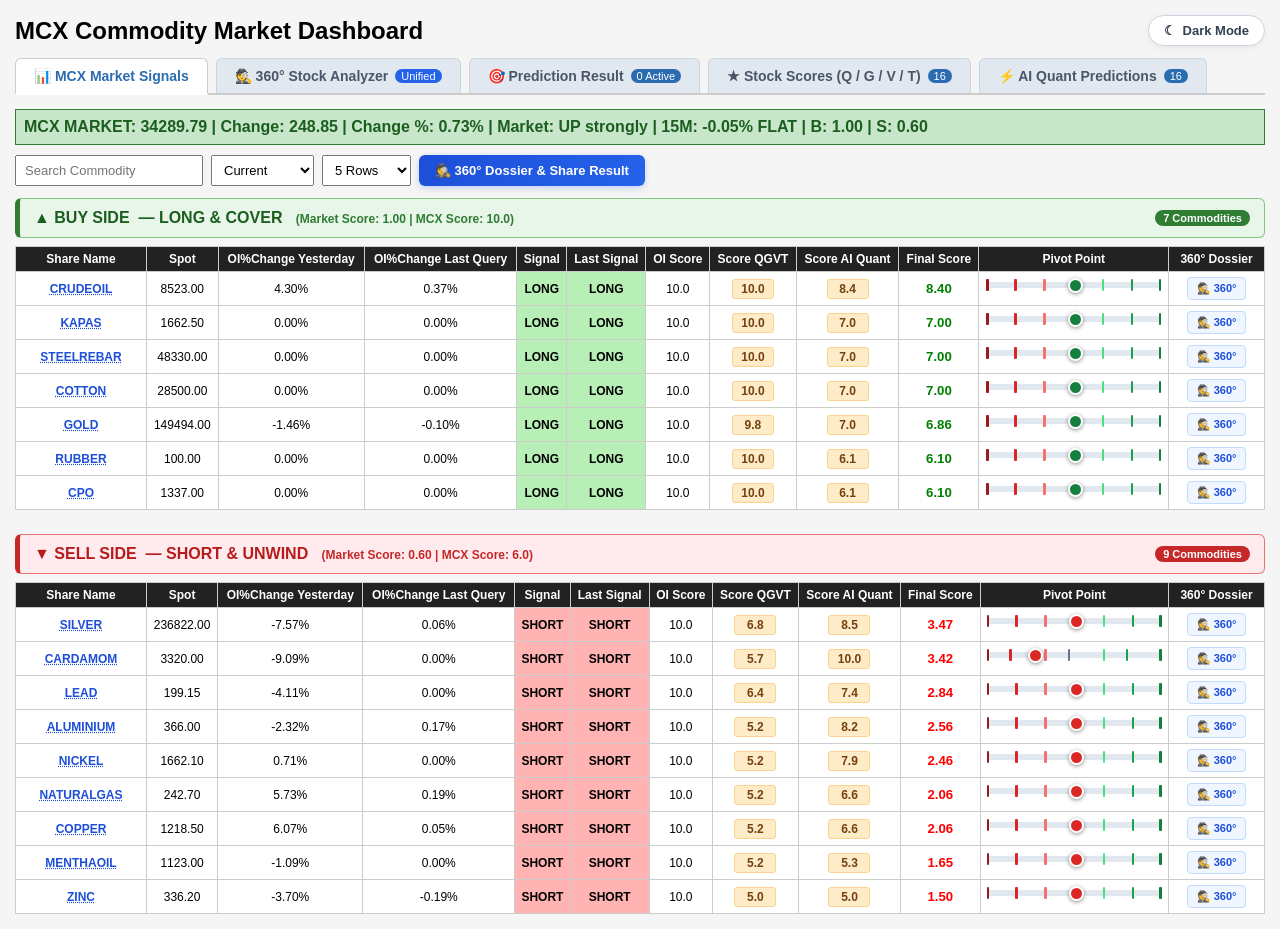
==== commit a2c49e00: "Update market_dashboard.html via API" ====
--- a/market_dashboard.html
+++ b/market_dashboard.html
@@ -2063,7 +2063,7 @@
 <div id="tabContent-fno" class="tab-content active">
 
 <div class="nifty" style="background: #c8e6c9; border: 1px solid #2e7d32; color: #1b5e20;">
-MCX MARKET: 34305.42 | Change: 249.45 | Change %: 0.73% | Market: UP strongly | 15M: 0.05% FLAT | B: 1.00 | S: 0.60
+MCX MARKET: 34289.79 | Change: 248.85 | Change %: 0.73% | Market: UP strongly | 15M: -0.05% FLAT | B: 1.00 | S: 0.60
 </div>
 
 <div class="controls">
@@ -2143,11 +2143,11 @@
         <td>8523.00</td>
 
         <td>
-            3.91%
+            4.30%
         </td>
 
         <td>
-            1.95%
+            0.37%
         </td>
 
         <td class="signal-LONG">
@@ -2217,11 +2217,11 @@
 
         <td>10.0</td>
 
-        <td><span class="score-badge score-mid" title="Commodity Quantitative Score (5-10)">9.6</span></td>
+        <td><span class="score-badge score-mid" title="Commodity Quantitative Score (5-10)">10.0</span></td>
 
         <td><span class="score-badge score-mid" title="AI Quantitative Score (5-10)">7.0</span></td>
 
-        <td style="font-weight: bold; font-size: 1.1em; color: green;">6.72</td>
+        <td style="font-weight: bold; font-size: 1.1em; color: green;">7.00</td>
 
         <td class="pivot-cell">
             <div class="pivot-graph-wrap" tabindex="0">
@@ -2276,11 +2276,11 @@
 
         <td>10.0</td>
 
-        <td><span class="score-badge score-mid" title="Commodity Quantitative Score (5-10)">9.6</span></td>
+        <td><span class="score-badge score-mid" title="Commodity Quantitative Score (5-10)">10.0</span></td>
 
         <td><span class="score-badge score-mid" title="AI Quantitative Score (5-10)">7.0</span></td>
 
-        <td style="font-weight: bold; font-size: 1.1em; color: green;">6.72</td>
+        <td style="font-weight: bold; font-size: 1.1em; color: green;">7.00</td>
 
         <td class="pivot-cell">
             <div class="pivot-graph-wrap" tabindex="0">
@@ -2335,11 +2335,11 @@
 
         <td>10.0</td>
 
-        <td><span class="score-badge score-mid" title="Commodity Quantitative Score (5-10)">9.6</span></td>
+        <td><span class="score-badge score-mid" title="Commodity Quantitative Score (5-10)">10.0</span></td>
 
         <td><span class="score-badge score-mid" title="AI Quantitative Score (5-10)">7.0</span></td>
 
-        <td style="font-weight: bold; font-size: 1.1em; color: green;">6.72</td>
+        <td style="font-weight: bold; font-size: 1.1em; color: green;">7.00</td>
 
         <td class="pivot-cell">
             <div class="pivot-graph-wrap" tabindex="0">
@@ -2379,11 +2379,11 @@
         <td>149494.00</td>
 
         <td>
-            -1.36%
+            -1.46%
         </td>
 
         <td>
-            -0.03%
+            -0.10%
         </td>
 
         <td class="signal-LONG">
@@ -2394,11 +2394,11 @@
 
         <td>10.0</td>
 
-        <td><span class="score-badge score-mid" title="Commodity Quantitative Score (5-10)">9.6</span></td>
+        <td><span class="score-badge score-mid" title="Commodity Quantitative Score (5-10)">9.8</span></td>
 
         <td><span class="score-badge score-mid" title="AI Quantitative Score (5-10)">7.0</span></td>
 
-        <td style="font-weight: bold; font-size: 1.1em; color: green;">6.72</td>
+        <td style="font-weight: bold; font-size: 1.1em; color: green;">6.86</td>
 
         <td class="pivot-cell">
             <div class="pivot-graph-wrap" tabindex="0">
@@ -2453,11 +2453,11 @@
 
         <td>10.0</td>
 
-        <td><span class="score-badge score-mid" title="Commodity Quantitative Score (5-10)">9.6</span></td>
+        <td><span class="score-badge score-mid" title="Commodity Quantitative Score (5-10)">10.0</span></td>
 
         <td><span class="score-badge score-mid" title="AI Quantitative Score (5-10)">6.1</span></td>
 
-        <td style="font-weight: bold; font-size: 1.1em; color: green;">5.86</td>
+        <td style="font-weight: bold; font-size: 1.1em; color: green;">6.10</td>
 
         <td class="pivot-cell">
             <div class="pivot-graph-wrap" tabindex="0">
@@ -2512,11 +2512,11 @@
 
         <td>10.0</td>
 
-        <td><span class="score-badge score-mid" title="Commodity Quantitative Score (5-10)">9.6</span></td>
+        <td><span class="score-badge score-mid" title="Commodity Quantitative Score (5-10)">10.0</span></td>
 
         <td><span class="score-badge score-mid" title="AI Quantitative Score (5-10)">6.1</span></td>
 
-        <td style="font-weight: bold; font-size: 1.1em; color: green;">5.86</td>
+        <td style="font-weight: bold; font-size: 1.1em; color: green;">6.10</td>
 
         <td class="pivot-cell">
             <div class="pivot-graph-wrap" tabindex="0">
@@ -2580,6 +2580,65 @@
         <tr>
 
         <td>
+          <span class="symbol-clickable" onclick="openMarketAnalyzerModal('SILVER')" title="Click to open 360° Dossier for SILVER" style="cursor: pointer; color: #1d4ed8; font-weight: 700;">SILVER</span>
+        </td>
+        <td>236822.00</td>
+
+        <td>
+            -7.57%
+        </td>
+
+        <td>
+            0.06%
+        </td>
+
+        <td class="signal-SHORT">
+            SHORT
+        </td>
+
+        <td class="signal-SHORT">SHORT</td>
+
+        <td>10.0</td>
+
+        <td><span class="score-badge score-mid" title="Commodity Quantitative Score (5-10)">6.8</span></td>
+
+        <td><span class="score-badge score-mid" title="AI Quantitative Score (5-10)">8.5</span></td>
+
+        <td style="font-weight: bold; font-size: 1.1em; color: red;">3.47</td>
+
+        <td class="pivot-cell">
+            <div class="pivot-graph-wrap" tabindex="0">
+              <span style="display:none">050.00</span>
+              <div class="pivot-detail-tooltip">S3: 229717.34 | S2: 232085.56 | S1: 234453.78 | P: 236822.00 | R1: 239190.22 | R2: 241558.44 | R3: 243926.66</div>
+              <div class="pivot-track">
+                <div class="pivot-pipe" style="left:0px; background:#991b1b;"></div>
+                <div class="pivot-pipe" style="left:calc(16.7% - 1px); background:#dc2626;"></div>
+                <div class="pivot-pipe" style="left:calc(33.3% - 1px); background:#f87171;"></div>
+                <div class="pivot-pipe" style="left:calc(50.0% - 1px); background:#64748b;"></div>
+                <div class="pivot-pipe" style="left:calc(66.7% - 1px); background:#4ade80;"></div>
+                <div class="pivot-pipe" style="left:calc(83.3% - 1px); background:#16a34a;"></div>
+                <div class="pivot-pipe" style="right:0px; background:#15803d;"></div>
+                <div class="pivot-ball" style="left:calc(50.0% - 5.5px); background:#dc2626;"></div>
+              </div>
+              <div class="pivot-hover-price-line">
+                <span>S3: 229717.34</span>
+                <span class="cur-price-highlight">₹236822.00</span>
+                <span>R3: 243926.66</span>
+              </div>
+            </div>
+            </td>
+
+        <td style="text-align: center;">
+          <button type="button" class="btn-row-analyze" onclick="openMarketAnalyzerModal('SILVER')" title="Popup 360° Dossier & Share Result for SILVER">
+            &#128373; 360°
+          </button>
+        </td>
+
+        </tr>
+        
+        <tr>
+
+        <td>
           <span class="symbol-clickable" onclick="openMarketAnalyzerModal('CARDAMOM')" title="Click to open 360° Dossier for CARDAMOM" style="cursor: pointer; color: #1d4ed8; font-weight: 700;">CARDAMOM</span>
         </td>
         <td>3320.00</td>
@@ -2600,11 +2659,11 @@
 
         <td>10.0</td>
 
-        <td><span class="score-badge score-mid" title="Commodity Quantitative Score (5-10)">5.6</span></td>
+        <td><span class="score-badge score-mid" title="Commodity Quantitative Score (5-10)">5.7</span></td>
 
         <td><span class="score-badge score-mid" title="AI Quantitative Score (5-10)">10.0</span></td>
 
-        <td style="font-weight: bold; font-size: 1.1em; color: red;">3.36</td>
+        <td style="font-weight: bold; font-size: 1.1em; color: red;">3.42</td>
 
         <td class="pivot-cell">
             <div class="pivot-graph-wrap" tabindex="0">
@@ -2639,16 +2698,16 @@
         <tr>
 
         <td>
-          <span class="symbol-clickable" onclick="openMarketAnalyzerModal('SILVER')" title="Click to open 360° Dossier for SILVER" style="cursor: pointer; color: #1d4ed8; font-weight: 700;">SILVER</span>
-        </td>
-        <td>236822.00</td>
+          <span class="symbol-clickable" onclick="openMarketAnalyzerModal('LEAD')" title="Click to open 360° Dossier for LEAD" style="cursor: pointer; color: #1d4ed8; font-weight: 700;">LEAD</span>
+        </td>
+        <td>199.15</td>
 
         <td>
-            -7.63%
+            -4.11%
         </td>
 
         <td>
-            -0.25%
+            0.00%
         </td>
 
         <td class="signal-SHORT">
@@ -2659,70 +2718,11 @@
 
         <td>10.0</td>
 
-        <td><span class="score-badge score-mid" title="Commodity Quantitative Score (5-10)">6.7</span></td>
-
-        <td><span class="score-badge score-mid" title="AI Quantitative Score (5-10)">7.7</span></td>
-
-        <td style="font-weight: bold; font-size: 1.1em; color: red;">3.10</td>
-
-        <td class="pivot-cell">
-            <div class="pivot-graph-wrap" tabindex="0">
-              <span style="display:none">050.00</span>
-              <div class="pivot-detail-tooltip">S3: 229717.34 | S2: 232085.56 | S1: 234453.78 | P: 236822.00 | R1: 239190.22 | R2: 241558.44 | R3: 243926.66</div>
-              <div class="pivot-track">
-                <div class="pivot-pipe" style="left:0px; background:#991b1b;"></div>
-                <div class="pivot-pipe" style="left:calc(16.7% - 1px); background:#dc2626;"></div>
-                <div class="pivot-pipe" style="left:calc(33.3% - 1px); background:#f87171;"></div>
-                <div class="pivot-pipe" style="left:calc(50.0% - 1px); background:#64748b;"></div>
-                <div class="pivot-pipe" style="left:calc(66.7% - 1px); background:#4ade80;"></div>
-                <div class="pivot-pipe" style="left:calc(83.3% - 1px); background:#16a34a;"></div>
-                <div class="pivot-pipe" style="right:0px; background:#15803d;"></div>
-                <div class="pivot-ball" style="left:calc(50.0% - 5.5px); background:#dc2626;"></div>
-              </div>
-              <div class="pivot-hover-price-line">
-                <span>S3: 229717.34</span>
-                <span class="cur-price-highlight">₹236822.00</span>
-                <span>R3: 243926.66</span>
-              </div>
-            </div>
-            </td>
-
-        <td style="text-align: center;">
-          <button type="button" class="btn-row-analyze" onclick="openMarketAnalyzerModal('SILVER')" title="Popup 360° Dossier & Share Result for SILVER">
-            &#128373; 360°
-          </button>
-        </td>
-
-        </tr>
-        
-        <tr>
-
-        <td>
-          <span class="symbol-clickable" onclick="openMarketAnalyzerModal('LEAD')" title="Click to open 360° Dossier for LEAD" style="cursor: pointer; color: #1d4ed8; font-weight: 700;">LEAD</span>
-        </td>
-        <td>199.15</td>
-
-        <td>
-            -4.11%
-        </td>
-
-        <td>
-            0.00%
-        </td>
-
-        <td class="signal-SHORT">
-            SHORT
-        </td>
-
-        <td class="signal-SHORT">SHORT</td>
-
-        <td>10.0</td>
-
-        <td><span class="score-badge score-mid" title="Commodity Quantitative Score (5-10)">6.2</span></td>
+        <td><span class="score-badge score-mid" title="Commodity Quantitative Score (5-10)">6.4</span></td>
 
         <td><span class="score-badge score-mid" title="AI Quantitative Score (5-10)">7.4</span></td>
 
-        <td style="font-weight: bold; font-size: 1.1em; color: red;">2.75</td>
+        <td style="font-weight: bold; font-size: 1.1em; color: red;">2.84</td>
 
         <td class="pivot-cell">
             <div class="pivot-graph-wrap" tabindex="0">
@@ -2757,6 +2757,65 @@
         <tr>
 
         <td>
+          <span class="symbol-clickable" onclick="openMarketAnalyzerModal('ALUMINIUM')" title="Click to open 360° Dossier for ALUMINIUM" style="cursor: pointer; color: #1d4ed8; font-weight: 700;">ALUMINIUM</span>
+        </td>
+        <td>366.00</td>
+
+        <td>
+            -2.32%
+        </td>
+
+        <td>
+            0.17%
+        </td>
+
+        <td class="signal-SHORT">
+            SHORT
+        </td>
+
+        <td class="signal-SHORT">SHORT</td>
+
+        <td>10.0</td>
+
+        <td><span class="score-badge score-mid" title="Commodity Quantitative Score (5-10)">5.2</span></td>
+
+        <td><span class="score-badge score-mid" title="AI Quantitative Score (5-10)">8.2</span></td>
+
+        <td style="font-weight: bold; font-size: 1.1em; color: red;">2.56</td>
+
+        <td class="pivot-cell">
+            <div class="pivot-graph-wrap" tabindex="0">
+              <span style="display:none">050.00</span>
+              <div class="pivot-detail-tooltip">S3: 355.02 | S2: 358.68 | S1: 362.34 | P: 366.00 | R1: 369.66 | R2: 373.32 | R3: 376.98</div>
+              <div class="pivot-track">
+                <div class="pivot-pipe" style="left:0px; background:#991b1b;"></div>
+                <div class="pivot-pipe" style="left:calc(16.7% - 1px); background:#dc2626;"></div>
+                <div class="pivot-pipe" style="left:calc(33.3% - 1px); background:#f87171;"></div>
+                <div class="pivot-pipe" style="left:calc(50.0% - 1px); background:#64748b;"></div>
+                <div class="pivot-pipe" style="left:calc(66.7% - 1px); background:#4ade80;"></div>
+                <div class="pivot-pipe" style="left:calc(83.3% - 1px); background:#16a34a;"></div>
+                <div class="pivot-pipe" style="right:0px; background:#15803d;"></div>
+                <div class="pivot-ball" style="left:calc(50.0% - 5.5px); background:#dc2626;"></div>
+              </div>
+              <div class="pivot-hover-price-line">
+                <span>S3: 355.02</span>
+                <span class="cur-price-highlight">₹366.00</span>
+                <span>R3: 376.98</span>
+              </div>
+            </div>
+            </td>
+
+        <td style="text-align: center;">
+          <button type="button" class="btn-row-analyze" onclick="openMarketAnalyzerModal('ALUMINIUM')" title="Popup 360° Dossier & Share Result for ALUMINIUM">
+            &#128373; 360°
+          </button>
+        </td>
+
+        </tr>
+        
+        <tr>
+
+        <td>
           <span class="symbol-clickable" onclick="openMarketAnalyzerModal('NICKEL')" title="Click to open 360° Dossier for NICKEL" style="cursor: pointer; color: #1d4ed8; font-weight: 700;">NICKEL</span>
         </td>
         <td>1662.10</td>
@@ -2816,75 +2875,16 @@
         <tr>
 
         <td>
-          <span class="symbol-clickable" onclick="openMarketAnalyzerModal('ALUMINIUM')" title="Click to open 360° Dossier for ALUMINIUM" style="cursor: pointer; color: #1d4ed8; font-weight: 700;">ALUMINIUM</span>
-        </td>
-        <td>366.00</td>
+          <span class="symbol-clickable" onclick="openMarketAnalyzerModal('NATURALGAS')" title="Click to open 360° Dossier for NATURALGAS" style="cursor: pointer; color: #1d4ed8; font-weight: 700;">NATURALGAS</span>
+        </td>
+        <td>242.70</td>
 
         <td>
-            -2.48%
+            5.73%
         </td>
 
         <td>
-            -0.17%
-        </td>
-
-        <td class="signal-SHORT">
-            SHORT
-        </td>
-
-        <td class="signal-SHORT">SHORT</td>
-
-        <td>10.0</td>
-
-        <td><span class="score-badge score-mid" title="Commodity Quantitative Score (5-10)">5.0</span></td>
-
-        <td><span class="score-badge score-mid" title="AI Quantitative Score (5-10)">7.4</span></td>
-
-        <td style="font-weight: bold; font-size: 1.1em; color: red;">2.22</td>
-
-        <td class="pivot-cell">
-            <div class="pivot-graph-wrap" tabindex="0">
-              <span style="display:none">050.00</span>
-              <div class="pivot-detail-tooltip">S3: 355.02 | S2: 358.68 | S1: 362.34 | P: 366.00 | R1: 369.66 | R2: 373.32 | R3: 376.98</div>
-              <div class="pivot-track">
-                <div class="pivot-pipe" style="left:0px; background:#991b1b;"></div>
-                <div class="pivot-pipe" style="left:calc(16.7% - 1px); background:#dc2626;"></div>
-                <div class="pivot-pipe" style="left:calc(33.3% - 1px); background:#f87171;"></div>
-                <div class="pivot-pipe" style="left:calc(50.0% - 1px); background:#64748b;"></div>
-                <div class="pivot-pipe" style="left:calc(66.7% - 1px); background:#4ade80;"></div>
-                <div class="pivot-pipe" style="left:calc(83.3% - 1px); background:#16a34a;"></div>
-                <div class="pivot-pipe" style="right:0px; background:#15803d;"></div>
-                <div class="pivot-ball" style="left:calc(50.0% - 5.5px); background:#dc2626;"></div>
-              </div>
-              <div class="pivot-hover-price-line">
-                <span>S3: 355.02</span>
-                <span class="cur-price-highlight">₹366.00</span>
-                <span>R3: 376.98</span>
-              </div>
-            </div>
-            </td>
-
-        <td style="text-align: center;">
-          <button type="button" class="btn-row-analyze" onclick="openMarketAnalyzerModal('ALUMINIUM')" title="Popup 360° Dossier & Share Result for ALUMINIUM">
-            &#128373; 360°
-          </button>
-        </td>
-
-        </tr>
-        
-        <tr>
-
-        <td>
-          <span class="symbol-clickable" onclick="openMarketAnalyzerModal('NATURALGAS')" title="Click to open 360° Dossier for NATURALGAS" style="cursor: pointer; color: #1d4ed8; font-weight: 700;">NATURALGAS</span>
-        </td>
-        <td>242.70</td>
-
-        <td>
-            5.53%
-        </td>
-
-        <td>
-            0.51%
+            0.19%
         </td>
 
         <td class="signal-SHORT">
@@ -2939,11 +2939,11 @@
         <td>1218.50</td>
 
         <td>
-            6.02%
+            6.07%
         </td>
 
         <td>
-            0.33%
+            0.05%
         </td>
 
         <td class="signal-SHORT">
@@ -3057,11 +3057,11 @@
         <td>336.20</td>
 
         <td>
-            -3.51%
+            -3.70%
         </td>
 
         <td>
-            0.00%
+            -0.19%
         </td>
 
         <td class="signal-SHORT">
@@ -3072,11 +3072,11 @@
 
         <td>10.0</td>
 
-        <td><span class="score-badge score-mid" title="Commodity Quantitative Score (5-10)">5.2</span></td>
+        <td><span class="score-badge score-mid" title="Commodity Quantitative Score (5-10)">5.0</span></td>
 
         <td><span class="score-badge score-mid" title="AI Quantitative Score (5-10)">5.0</span></td>
 
-        <td style="font-weight: bold; font-size: 1.1em; color: red;">1.56</td>
+        <td style="font-weight: bold; font-size: 1.1em; color: red;">1.50</td>
 
         <td class="pivot-cell">
             <div class="pivot-graph-wrap" tabindex="0">
@@ -3308,7 +3308,7 @@
           <td><b>CRUDEOIL</b></td>
           <td><span class="badge-sell">SELL</span></td>
           <td class="signal-SHORT">SHORT</td>
-          <td><span class='badge-stk badge-stk-hi' style='font-size:12px; font-weight:700;'>8.1</span></td>
+          <td><span class='badge-stk badge-stk-hi' style='font-size:12px; font-weight:700;'>8.2</span></td>
           <td>2026-10-08 21:34</td>
           <td>₹8523.00</td>
           <td style='font-weight:700; color:#15803d;' title='Target Price (0.8%): ₹8454.82'>₹8454.82 <span style='font-size:11px; font-weight:normal;'>(-0.8%)</span></td>
@@ -3408,7 +3408,7 @@
   </div>
   <div class="scores-kpi-card">
     <div class="scores-kpi-title">Top Scorer</div>
-    <div class="scores-kpi-val" style="color:#2e7d32;">CRUDEOIL (8.8)</div>
+    <div class="scores-kpi-val" style="color:#2e7d32;">STEELREBAR (8.6)</div>
     <div class="scores-kpi-sub">Highest Ranked in Universe</div>
   </div>
 </div>
@@ -3462,24 +3462,6 @@
         <tr>
           <td style="color:#777; font-weight:bold;">1</td>
           <td style="text-align:left;">
-            <strong>CRUDEOIL</strong>
-            <div style="font-size:10px; color:#666;">CRUDEOIL</div>
-          </td>
-          <td>8523.00</td>
-          <td><span class="signal-LONG sig-pill">LONG</span></td>
-          <td><span class="score-badge score-high" title="MC Score: 8.8/10 (Raw MC Score: 88/100)">8.8</span></td>
-          <td class="sub-score">70</td>
-          <td class="sub-score">51</td>
-          <td class="sub-score">100</td>
-          <td class="sub-score">90</td>
-          <td>—</td>
-          <td style="text-align:left; font-size:11px; max-width:320px; white-space:normal; line-height:1.3;">Quantitative Signal: LONG | Price: 0.05% | OI: 1.95%</td>
-          <td><a href="https://www.moneycontrol.com/commodity/mcx-crudeoil-price?type=futures" target="_blank" class="mc-link-btn" title="View CRUDEOIL on MoneyControl">MC &#8599;</a></td>
-        </tr>
-        
-        <tr>
-          <td style="color:#777; font-weight:bold;">2</td>
-          <td style="text-align:left;">
             <strong>STEELREBAR</strong>
             <div style="font-size:10px; color:#666;">STEELREBAR</div>
           </td>
@@ -3496,7 +3478,7 @@
         </tr>
         
         <tr>
-          <td style="color:#777; font-weight:bold;">3</td>
+          <td style="color:#777; font-weight:bold;">2</td>
           <td style="text-align:left;">
             <strong>RUBBER</strong>
             <div style="font-size:10px; color:#666;">RUBBER</div>
@@ -3514,7 +3496,7 @@
         </tr>
         
         <tr>
-          <td style="color:#777; font-weight:bold;">4</td>
+          <td style="color:#777; font-weight:bold;">3</td>
           <td style="text-align:left;">
             <strong>KAPAS</strong>
             <div style="font-size:10px; color:#666;">KAPAS</div>
@@ -3532,25 +3514,25 @@
         </tr>
         
         <tr>
-          <td style="color:#777; font-weight:bold;">5</td>
+          <td style="color:#777; font-weight:bold;">4</td>
           <td style="text-align:left;">
-            <strong>GOLD</strong>
-            <div style="font-size:10px; color:#666;">GOLD</div>
+            <strong>CRUDEOIL</strong>
+            <div style="font-size:10px; color:#666;">CRUDEOIL</div>
           </td>
-          <td>149494.00</td>
+          <td>8523.00</td>
           <td><span class="signal-LONG sig-pill">LONG</span></td>
           <td><span class="score-badge score-high" title="MC Score: 8.6/10 (Raw MC Score: 86/100)">8.6</span></td>
-          <td class="sub-score">50</td>
-          <td class="sub-score">51</td>
+          <td class="sub-score">54</td>
+          <td class="sub-score">49</td>
           <td class="sub-score">100</td>
           <td class="sub-score">90</td>
           <td>—</td>
-          <td style="text-align:left; font-size:11px; max-width:320px; white-space:normal; line-height:1.3;">Quantitative Signal: LONG | Price: 0.05% | OI: -0.03%</td>
-          <td><a href="https://www.moneycontrol.com/commodity/mcx-gold-price?type=futures" target="_blank" class="mc-link-btn" title="View GOLD on MoneyControl">MC &#8599;</a></td>
+          <td style="text-align:left; font-size:11px; max-width:320px; white-space:normal; line-height:1.3;">Quantitative Signal: LONG | Price: -0.05% | OI: 0.37%</td>
+          <td><a href="https://www.moneycontrol.com/commodity/mcx-crudeoil-price?type=futures" target="_blank" class="mc-link-btn" title="View CRUDEOIL on MoneyControl">MC &#8599;</a></td>
         </tr>
         
         <tr>
-          <td style="color:#777; font-weight:bold;">6</td>
+          <td style="color:#777; font-weight:bold;">5</td>
           <td style="text-align:left;">
             <strong>CPO</strong>
             <div style="font-size:10px; color:#666;">CPO</div>
@@ -3568,7 +3550,7 @@
         </tr>
         
         <tr>
-          <td style="color:#777; font-weight:bold;">7</td>
+          <td style="color:#777; font-weight:bold;">6</td>
           <td style="text-align:left;">
             <strong>COTTON</strong>
             <div style="font-size:10px; color:#666;">COTTON</div>
@@ -3586,6 +3568,24 @@
         </tr>
         
         <tr>
+          <td style="color:#777; font-weight:bold;">7</td>
+          <td style="text-align:left;">
+            <strong>GOLD</strong>
+            <div style="font-size:10px; color:#666;">GOLD</div>
+          </td>
+          <td>149494.00</td>
+          <td><span class="signal-LONG sig-pill">LONG</span></td>
+          <td><span class="score-badge score-high" title="MC Score: 8.5/10 (Raw MC Score: 85/100)">8.5</span></td>
+          <td class="sub-score">49</td>
+          <td class="sub-score">49</td>
+          <td class="sub-score">100</td>
+          <td class="sub-score">90</td>
+          <td>—</td>
+          <td style="text-align:left; font-size:11px; max-width:320px; white-space:normal; line-height:1.3;">Quantitative Signal: LONG | Price: -0.05% | OI: -0.1%</td>
+          <td><a href="https://www.moneycontrol.com/commodity/mcx-gold-price?type=futures" target="_blank" class="mc-link-btn" title="View GOLD on MoneyControl">MC &#8599;</a></td>
+        </tr>
+        
+        <tr>
           <td style="color:#777; font-weight:bold;">8</td>
           <td style="text-align:left;">
             <strong>SILVER</strong>
@@ -3594,12 +3594,12 @@
           <td>236822.00</td>
           <td><span class="signal-SHORT sig-pill">SHORT</span></td>
           <td><span class="score-badge score-high" title="MC Score: 7.2/10 (Raw MC Score: 72/100)">7.2</span></td>
-          <td class="sub-score">48</td>
+          <td class="sub-score">51</td>
           <td class="sub-score">100</td>
           <td class="sub-score">0</td>
           <td class="sub-score">10</td>
           <td>—</td>
-          <td style="text-align:left; font-size:11px; max-width:320px; white-space:normal; line-height:1.3;">Quantitative Signal: SHORT | Price: 7.32% | OI: -0.25%</td>
+          <td style="text-align:left; font-size:11px; max-width:320px; white-space:normal; line-height:1.3;">Quantitative Signal: SHORT | Price: 7.32% | OI: 0.06%</td>
           <td><a href="https://www.moneycontrol.com/commodity/mcx-silver-price?type=futures" target="_blank" class="mc-link-btn" title="View SILVER on MoneyControl">MC &#8599;</a></td>
         </tr>
         
@@ -3642,24 +3642,6 @@
         <tr>
           <td style="color:#777; font-weight:bold;">11</td>
           <td style="text-align:left;">
-            <strong>ZINC</strong>
-            <div style="font-size:10px; color:#666;">ZINC</div>
-          </td>
-          <td>336.20</td>
-          <td><span class="signal-SHORT sig-pill">SHORT</span></td>
-          <td><span class="score-badge score-mid" title="MC Score: 6.5/10 (Raw MC Score: 65/100)">6.5</span></td>
-          <td class="sub-score">50</td>
-          <td class="sub-score">51</td>
-          <td class="sub-score">0</td>
-          <td class="sub-score">10</td>
-          <td>—</td>
-          <td style="text-align:left; font-size:11px; max-width:320px; white-space:normal; line-height:1.3;">Quantitative Signal: SHORT | Price: 0.05% | OI: 0.0%</td>
-          <td><a href="https://www.moneycontrol.com/commodity/mcx-zinc-price?type=futures" target="_blank" class="mc-link-btn" title="View ZINC on MoneyControl">MC &#8599;</a></td>
-        </tr>
-        
-        <tr>
-          <td style="color:#777; font-weight:bold;">12</td>
-          <td style="text-align:left;">
             <strong>NICKEL</strong>
             <div style="font-size:10px; color:#666;">NICKEL</div>
           </td>
@@ -3676,7 +3658,7 @@
         </tr>
         
         <tr>
-          <td style="color:#777; font-weight:bold;">13</td>
+          <td style="color:#777; font-weight:bold;">12</td>
           <td style="text-align:left;">
             <strong>NATURALGAS</strong>
             <div style="font-size:10px; color:#666;">NATURALGAS</div>
@@ -3684,17 +3666,17 @@
           <td>242.70</td>
           <td><span class="signal-SHORT sig-pill">SHORT</span></td>
           <td><span class="score-badge score-mid" title="MC Score: 6.5/10 (Raw MC Score: 65/100)">6.5</span></td>
-          <td class="sub-score">55</td>
-          <td class="sub-score">51</td>
+          <td class="sub-score">52</td>
+          <td class="sub-score">49</td>
           <td class="sub-score">0</td>
           <td class="sub-score">10</td>
           <td>—</td>
-          <td style="text-align:left; font-size:11px; max-width:320px; white-space:normal; line-height:1.3;">Quantitative Signal: SHORT | Price: 0.05% | OI: 0.51%</td>
+          <td style="text-align:left; font-size:11px; max-width:320px; white-space:normal; line-height:1.3;">Quantitative Signal: SHORT | Price: -0.05% | OI: 0.19%</td>
           <td><a href="https://www.moneycontrol.com/commodity/mcx-naturalgas-price?type=futures" target="_blank" class="mc-link-btn" title="View NATURALGAS on MoneyControl">MC &#8599;</a></td>
         </tr>
         
         <tr>
-          <td style="color:#777; font-weight:bold;">14</td>
+          <td style="color:#777; font-weight:bold;">13</td>
           <td style="text-align:left;">
             <strong>MENTHAOIL</strong>
             <div style="font-size:10px; color:#666;">MENTHAOIL</div>
@@ -3712,7 +3694,7 @@
         </tr>
         
         <tr>
-          <td style="color:#777; font-weight:bold;">15</td>
+          <td style="color:#777; font-weight:bold;">14</td>
           <td style="text-align:left;">
             <strong>COPPER</strong>
             <div style="font-size:10px; color:#666;">COPPER</div>
@@ -3720,31 +3702,49 @@
           <td>1218.50</td>
           <td><span class="signal-SHORT sig-pill">SHORT</span></td>
           <td><span class="score-badge score-mid" title="MC Score: 6.5/10 (Raw MC Score: 65/100)">6.5</span></td>
-          <td class="sub-score">53</td>
+          <td class="sub-score">50</td>
           <td class="sub-score">50</td>
           <td class="sub-score">0</td>
           <td class="sub-score">10</td>
           <td>—</td>
-          <td style="text-align:left; font-size:11px; max-width:320px; white-space:normal; line-height:1.3;">Quantitative Signal: SHORT | Price: 0.00% | OI: 0.33%</td>
+          <td style="text-align:left; font-size:11px; max-width:320px; white-space:normal; line-height:1.3;">Quantitative Signal: SHORT | Price: 0.00% | OI: 0.05%</td>
           <td><a href="https://www.moneycontrol.com/commodity/mcx-copper-price?type=futures" target="_blank" class="mc-link-btn" title="View COPPER on MoneyControl">MC &#8599;</a></td>
         </tr>
         
         <tr>
-          <td style="color:#777; font-weight:bold;">16</td>
+          <td style="color:#777; font-weight:bold;">15</td>
           <td style="text-align:left;">
             <strong>ALUMINIUM</strong>
             <div style="font-size:10px; color:#666;">ALUMINIUM</div>
           </td>
           <td>366.00</td>
           <td><span class="signal-SHORT sig-pill">SHORT</span></td>
-          <td><span class="score-badge score-mid" title="MC Score: 6.4/10 (Raw MC Score: 64/100)">6.4</span></td>
-          <td class="sub-score">48</td>
-          <td class="sub-score">51</td>
+          <td><span class="score-badge score-mid" title="MC Score: 6.5/10 (Raw MC Score: 65/100)">6.5</span></td>
+          <td class="sub-score">52</td>
+          <td class="sub-score">49</td>
           <td class="sub-score">0</td>
           <td class="sub-score">10</td>
           <td>—</td>
-          <td style="text-align:left; font-size:11px; max-width:320px; white-space:normal; line-height:1.3;">Quantitative Signal: SHORT | Price: 0.05% | OI: -0.17%</td>
+          <td style="text-align:left; font-size:11px; max-width:320px; white-space:normal; line-height:1.3;">Quantitative Signal: SHORT | Price: -0.05% | OI: 0.17%</td>
           <td><a href="https://www.moneycontrol.com/commodity/mcx-aluminium-price?type=futures" target="_blank" class="mc-link-btn" title="View ALUMINIUM on MoneyControl">MC &#8599;</a></td>
+        </tr>
+        
+        <tr>
+          <td style="color:#777; font-weight:bold;">16</td>
+          <td style="text-align:left;">
+            <strong>ZINC</strong>
+            <div style="font-size:10px; color:#666;">ZINC</div>
+          </td>
+          <td>336.20</td>
+          <td><span class="signal-SHORT sig-pill">SHORT</span></td>
+          <td><span class="score-badge score-mid" title="MC Score: 6.4/10 (Raw MC Score: 64/100)">6.4</span></td>
+          <td class="sub-score">48</td>
+          <td class="sub-score">49</td>
+          <td class="sub-score">0</td>
+          <td class="sub-score">10</td>
+          <td>—</td>
+          <td style="text-align:left; font-size:11px; max-width:320px; white-space:normal; line-height:1.3;">Quantitative Signal: SHORT | Price: -0.05% | OI: -0.19%</td>
+          <td><a href="https://www.moneycontrol.com/commodity/mcx-zinc-price?type=futures" target="_blank" class="mc-link-btn" title="View ZINC on MoneyControl">MC &#8599;</a></td>
         </tr>
         
 </tbody>
@@ -3782,7 +3782,7 @@
       <div class="quant-title-wrap">
         <h3>&#9889; Quantitative Predictive Intelligence Engine</h3>
         <div class="quant-title-sub">
-          Universe Analyzed: <strong>16 Commodities</strong> | Timestamp: <strong>2026-10-09T21:34:19.142311 IST</strong> | MCX MARKET: <strong>₹34,305.42 (+0.73%) [UP]</strong>
+          Universe Analyzed: <strong>16 Commodities</strong> | Timestamp: <strong>2026-10-09T21:50:42.512725 IST</strong> | MCX MARKET: <strong>₹34,289.79 (+0.73%) [UP]</strong>
         </div>
       </div>
       <div class="quant-breadth-pills">
@@ -3967,7 +3967,7 @@
       </td>
       <td>
         <div style="font-weight:700;">₹149,494.00</div>
-        <div style="font-size:10.5px; color:#15803d; font-weight:600;" title="Futures Basis %">Basis: +1.31%</div>
+        <div style="font-size:10.5px; color:#15803d; font-weight:600;" title="Futures Basis %">Basis: +1.27%</div>
       </td>
       <td>
         <span class="quant-sig-pill sig-long">LONG</span>
@@ -4052,7 +4052,7 @@
       </td>
       <td>
         <div style="font-weight:700;">₹8,523.00</div>
-        <div style="font-size:10.5px; color:#15803d; font-weight:600;" title="Futures Basis %">Basis: +4.38%</div>
+        <div style="font-size:10.5px; color:#15803d; font-weight:600;" title="Futures Basis %">Basis: +4.04%</div>
       </td>
       <td>
         <span class="quant-sig-pill sig-long">LONG</span>
@@ -4137,7 +4137,7 @@
       </td>
       <td>
         <div style="font-weight:700;">₹236,822.00</div>
-        <div style="font-size:10.5px; color:#b91c1c; font-weight:600;" title="Futures Basis %">Basis: -4.63%</div>
+        <div style="font-size:10.5px; color:#b91c1c; font-weight:600;" title="Futures Basis %">Basis: -4.69%</div>
       </td>
       <td>
         <span class="quant-sig-pill sig-short">SHORT</span>
@@ -4156,20 +4156,20 @@
       </td>
       
       <!-- Intraday SELL -->
-      <td class="quant-meter-cell col-intra" data-val="46.0">
+      <td class="quant-meter-cell col-intra" data-val="53.0">
         <div class="quant-score-val-wrap">
-          <span class="score-num-neutral">46.0</span>
+          <span class="score-num-neutral">53.0</span>
           <span style="font-size:10px; color:#94a3b8;">/100</span>
         </div>
         <div class="quant-bar-bg">
-          <div class="quant-bar-fill bar-sell-low" style="width:46.0%;"></div>
+          <div class="quant-bar-fill bar-sell-med" style="width:53.0%;"></div>
         </div>
       </td>
       
       <!-- Intraday Signal -->
       <td class="col-intra" data-val="NEUTRAL">
         <span class="quant-sig-pill sig-neutral">NEUTRAL</span>
-        <span class="quant-conf-pill">46%</span>
+        <span class="quant-conf-pill">52%</span>
       </td>
       
       <!-- Short-Term BUY -->
@@ -4222,7 +4222,7 @@
       </td>
       <td>
         <div style="font-weight:700;">₹336.20</div>
-        <div style="font-size:10.5px; color:#15803d; font-weight:600;" title="Futures Basis %">Basis: +25.52%</div>
+        <div style="font-size:10.5px; color:#15803d; font-weight:600;" title="Futures Basis %">Basis: +25.54%</div>
       </td>
       <td>
         <span class="quant-sig-pill sig-short">SHORT</span>
@@ -4307,7 +4307,7 @@
       </td>
       <td>
         <div style="font-weight:700;">₹242.70</div>
-        <div style="font-size:10.5px; color:#15803d; font-weight:600;" title="Futures Basis %">Basis: +28.39%</div>
+        <div style="font-size:10.5px; color:#15803d; font-weight:600;" title="Futures Basis %">Basis: +28.76%</div>
       </td>
       <td>
         <span class="quant-sig-pill sig-short">SHORT</span>
@@ -4392,7 +4392,7 @@
       </td>
       <td>
         <div style="font-weight:700;">₹1,218.50</div>
-        <div style="font-size:10.5px; color:#15803d; font-weight:600;" title="Futures Basis %">Basis: +17.14%</div>
+        <div style="font-size:10.5px; color:#15803d; font-weight:600;" title="Futures Basis %">Basis: +17.11%</div>
       </td>
       <td>
         <span class="quant-sig-pill sig-short">SHORT</span>
@@ -4562,7 +4562,7 @@
       </td>
       <td>
         <div style="font-weight:700;">₹1,662.10</div>
-        <div style="font-size:10.5px; color:#b91c1c; font-weight:600;" title="Futures Basis %">Basis: -8.16%</div>
+        <div style="font-size:10.5px; color:#b91c1c; font-weight:600;" title="Futures Basis %">Basis: -8.07%</div>
       </td>
       <td>
         <span class="quant-sig-pill sig-short">SHORT</span>
@@ -4647,7 +4647,7 @@
       </td>
       <td>
         <div style="font-weight:700;">₹366.00</div>
-        <div style="font-size:10.5px; color:#b91c1c; font-weight:600;" title="Futures Basis %">Basis: -8.42%</div>
+        <div style="font-size:10.5px; color:#b91c1c; font-weight:600;" title="Futures Basis %">Basis: -8.39%</div>
       </td>
       <td>
         <span class="quant-sig-pill sig-short">SHORT</span>
@@ -4666,20 +4666,20 @@
       </td>
       
       <!-- Intraday SELL -->
-      <td class="quant-meter-cell col-intra" data-val="43.5">
+      <td class="quant-meter-cell col-intra" data-val="50.5">
         <div class="quant-score-val-wrap">
-          <span class="score-num-neutral">43.5</span>
+          <span class="score-num-neutral">50.5</span>
           <span style="font-size:10px; color:#94a3b8;">/100</span>
         </div>
         <div class="quant-bar-bg">
-          <div class="quant-bar-fill bar-sell-low" style="width:43.5%;"></div>
+          <div class="quant-bar-fill bar-sell-med" style="width:50.5%;"></div>
         </div>
       </td>
       
       <!-- Intraday Signal -->
       <td class="col-intra" data-val="NEUTRAL">
         <span class="quant-sig-pill sig-neutral">NEUTRAL</span>
-        <span class="quant-conf-pill">41%</span>
+        <span class="quant-conf-pill">48%</span>
       </td>
       
       <!-- Short-Term BUY -->
@@ -5698,7 +5698,7 @@
 })();
 
 // ── 360° Unified Commodity Analyzer Engine ──────────────────────────────
-const ANALYZER_DATA = {"ALUMINIUM": {"symbol": "ALUMINIUM", "company_name": "ALUMINIUM", "spot": "366.0000", "mc_url": "https://www.moneycontrol.com/commodity/mcx-aluminium-aluminium/", "score": {"total_score": 6.4, "raw_score": 64.447, "q_score": 48.3, "g_score": 50.78, "v_score": 0.0, "t_score": 10.0, "neo_proxy": null, "oneliner": "Quantitative Signal: SHORT | Price: 0.05% | OI: -0.17%"}, "fno": {"signal": "SHORT", "last_signal": "SHORT", "final_score": 2.22, "share_score": 10.0, "oi_yesterday": -2.48, "oi_last_query": -0.17, "profit": null, "pivot": 366.0, "r1": 369.66, "r2": 373.32, "s1": 362.34, "s2": 358.68, "zone": "P-R1", "bias": "NEUTRAL", "dist_pivot": 0.0, "oi_status": null}, "quant": {"intraday_signal": "NEUTRAL", "intraday_conf": 41.4, "intraday_factors": ["Aggressive Short Buildup (Price \u2193, OI \u2191)", "Futures backwardation discount (-8.42% basis)"], "short_term_signal": "SELL", "short_term_conf": 68.7, "short_term_factors": ["Continuous Short buildup across cycles", "Weak balance sheet / fundamental vulnerability (Q: 0)", "Persistent futures backwardation discount (-8.42% basis)"], "risk_level": "MODERATE", "risk_flags": ["Elevated futures basis dislocation (-8.42%)"]}}, "CARDAMOM": {"symbol": "CARDAMOM", "company_name": "CARDAMOM", "spot": "3320.0000", "mc_url": "https://www.moneycontrol.com/commodity/mcx-cardamom-cardamom/", "score": {"total_score": 6.7, "raw_score": 67.25, "q_score": 50.0, "g_score": 46.0, "v_score": 67.0, "t_score": 10.0, "neo_proxy": null, "oneliner": "Quantitative Signal: SHORT | Price: -0.24% | OI: 0.0%"}, "fno": {"signal": "SHORT", "last_signal": "SHORT", "final_score": 3.36, "share_score": 10.0, "oi_yesterday": -9.09, "oi_last_query": 0.0, "profit": null, "pivot": 3326.0, "r1": 3332.0, "r2": 3336.0, "s1": 3322.0, "s2": 3316.0, "zone": "S2-S1", "bias": "BEARISH", "dist_pivot": -0.18, "oi_status": null}, "quant": {"intraday_signal": "SELL", "intraday_conf": 70.9, "intraday_factors": ["Breakdown below Pivot S1 (Rs.3,322.0)", "Trading right at session lows (0% of range)", "Aggressive Short Buildup (Price \u2193, OI \u2191)"], "short_term_signal": "SELL", "short_term_conf": 71.3, "short_term_factors": ["Multi-day price breakdown below Floor Pivot", "Continuous Short buildup across cycles", "Weak balance sheet / fundamental vulnerability (Q: 0)"], "risk_level": "LOW", "risk_flags": ["Normal trading volatility within standard pivot boundaries", "Healthy basis and orderly flow"]}}, "COPPER": {"symbol": "COPPER", "company_name": "COPPER", "spot": "1218.5000", "mc_url": "https://www.moneycontrol.com/commodity/mcx-copper-copper/", "score": {"total_score": 6.5, "raw_score": 64.83000000000001, "q_score": 53.300000000000004, "g_score": 50.0, "v_score": 0.0, "t_score": 10.0, "neo_proxy": null, "oneliner": "Quantitative Signal: SHORT | Price: 0.00% | OI: 0.33%"}, "fno": {"signal": "SHORT", "last_signal": "SHORT", "final_score": 2.06, "share_score": 10.0, "oi_yesterday": 6.02, "oi_last_query": 0.33, "profit": null, "pivot": 1218.5, "r1": 1230.68, "r2": 1242.86, "s1": 1206.32, "s2": 1194.14, "zone": "P-R1", "bias": "NEUTRAL", "dist_pivot": 0.0, "oi_status": null}, "quant": {"intraday_signal": "NEUTRAL", "intraday_conf": 34.2, "intraday_factors": ["Aggressive Short Buildup (Price \u2193, OI \u2191)", "Intra-cycle Short additions (+70,000 contracts)"], "short_term_signal": "NEUTRAL", "short_term_conf": 46.4, "short_term_factors": ["Persistent institutional short accumulation (+6.0% DoD OI)", "Continuous Short buildup across cycles", "Weak balance sheet / fundamental vulnerability (Q: 0)"], "risk_level": "ELEVATED", "risk_flags": ["Elevated futures basis dislocation (+17.14%)", "Conflicting multi-factor indicators (low confidence)"]}}, "COTTON": {"symbol": "COTTON", "company_name": "COTTON", "spot": "28500.0000", "mc_url": "https://www.moneycontrol.com/commodity/mcx-cotton-cotton/", "score": {"total_score": 8.6, "raw_score": 85.5, "q_score": 50.0, "g_score": 50.0, "v_score": 100.0, "t_score": 90.0, "neo_proxy": null, "oneliner": "Quantitative Signal: LONG | Price: 0.00% | OI: 0.0%"}, "fno": {"signal": "LONG", "last_signal": "LONG", "final_score": 6.72, "share_score": 10.0, "oi_yesterday": 0.0, "oi_last_query": 0.0, "profit": null, "pivot": 28500.0, "r1": 28785.0, "r2": 29070.0, "s1": 28215.0, "s2": 27930.0, "zone": "P-R1", "bias": "NEUTRAL", "dist_pivot": 0.0, "oi_status": null}, "quant": {"intraday_signal": "NEUTRAL", "intraday_conf": 61.0, "intraday_factors": ["Institutional Long Buildup (Price \u2191, OI \u2191)", "Futures carry premium (+12.28% basis)"], "short_term_signal": "NEUTRAL", "short_term_conf": 45.5, "short_term_factors": ["Persistent Long buildup across cycles"], "risk_level": "MODERATE", "risk_flags": ["Elevated futures basis dislocation (+12.28%)"]}}, "CPO": {"symbol": "CPO", "company_name": "CPO", "spot": "1337.0000", "mc_url": "https://www.moneycontrol.com/commodity/mcx-cpo-cpo/", "score": {"total_score": 8.6, "raw_score": 85.5, "q_score": 50.0, "g_score": 50.0, "v_score": 100.0, "t_score": 90.0, "neo_proxy": null, "oneliner": "Quantitative Signal: LONG | Price: 0.00% | OI: 0.0%"}, "fno": {"signal": "LONG", "last_signal": "LONG", "final_score": 5.86, "share_score": 10.0, "oi_yesterday": 0.0, "oi_last_query": 0.0, "profit": null, "pivot": 1337.0, "r1": 1350.37, "r2": 1363.74, "s1": 1323.63, "s2": 1310.26, "zone": "P-R1", "bias": "NEUTRAL", "dist_pivot": 0.0, "oi_status": null}, "quant": {"intraday_signal": "NEUTRAL", "intraday_conf": 56.5, "intraday_factors": ["Institutional Long Buildup (Price \u2191, OI \u2191)"], "short_term_signal": "NEUTRAL", "short_term_conf": 36.5, "short_term_factors": ["Persistent Long buildup across cycles"], "risk_level": "LOW", "risk_flags": ["Normal trading volatility within standard pivot boundaries", "Healthy basis and orderly flow"]}}, "CRUDEOIL": {"symbol": "CRUDEOIL", "company_name": "CRUDEOIL", "spot": "8523.0000", "mc_url": "https://www.moneycontrol.com/commodity/mcx-crudeoil-crudeoil/", "score": {"total_score": 8.8, "raw_score": 87.56700000000001, "q_score": 69.5, "g_score": 50.78, "v_score": 100.0, "t_score": 90.0, "neo_proxy": null, "oneliner": "Quantitative Signal: LONG | Price: 0.05% | OI: 1.95%"}, "fno": {"signal": "LONG", "last_signal": "LONG", "final_score": 8.4, "share_score": 10.0, "oi_yesterday": 3.91, "oi_last_query": 1.95, "profit": null, "pivot": 8523.0, "r1": 8608.23, "r2": 8693.46, "s1": 8437.77, "s2": 8352.54, "zone": "P-R1", "bias": "NEUTRAL", "dist_pivot": 0.0, "oi_status": null}, "quant": {"intraday_signal": "BUY", "intraday_conf": 71.8, "intraday_factors": ["Institutional Long Buildup (Price \u2191, OI \u2191)", "Intra-cycle OI accumulation (+19,400 contracts)", "Futures carry premium (+4.38% basis)", "Call option premium skew (CE > PE)"], "short_term_signal": "NEUTRAL", "short_term_conf": 49.0, "short_term_factors": ["Persistent Long buildup across cycles"], "risk_level": "MODERATE", "risk_flags": ["Elevated futures basis dislocation (+4.38%)"]}}, "GOLD": {"symbol": "GOLD", "company_name": "GOLD", "spot": "149494.0000", "mc_url": "https://www.moneycontrol.com/commodity/mcx-gold-gold/", "score": {"total_score": 8.6, "raw_score": 85.587, "q_score": 49.7, "g_score": 50.78, "v_score": 100.0, "t_score": 90.0, "neo_proxy": null, "oneliner": "Quantitative Signal: LONG | Price: 0.05% | OI: -0.03%"}, "fno": {"signal": "LONG", "last_signal": "LONG", "final_score": 6.72, "share_score": 10.0, "oi_yesterday": -1.36, "oi_last_query": -0.03, "profit": null, "pivot": 149494.0, "r1": 150988.94, "r2": 152483.88, "s1": 147999.06, "s2": 146504.12, "zone": "P-R1", "bias": "NEUTRAL", "dist_pivot": 0.0, "oi_status": null}, "quant": {"intraday_signal": "NEUTRAL", "intraday_conf": 63.2, "intraday_factors": ["Institutional Long Buildup (Price \u2191, OI \u2191)", "Futures carry premium (+1.31% basis)"], "short_term_signal": "NEUTRAL", "short_term_conf": 45.5, "short_term_factors": ["Persistent Long buildup across cycles"], "risk_level": "MODERATE", "risk_flags": ["Elevated futures basis dislocation (+1.31%)"]}}, "KAPAS": {"symbol": "KAPAS", "company_name": "KAPAS", "spot": "1662.5000", "mc_url": "https://www.moneycontrol.com/commodity/mcx-kapas-kapas/", "score": {"total_score": 8.6, "raw_score": 85.5, "q_score": 50.0, "g_score": 50.0, "v_score": 100.0, "t_score": 90.0, "neo_proxy": null, "oneliner": "Quantitative Signal: LONG | Price: 0.00% | OI: 0.0%"}, "fno": {"signal": "LONG", "last_signal": "LONG", "final_score": 6.72, "share_score": 10.0, "oi_yesterday": 0.0, "oi_last_query": 0.0, "profit": null, "pivot": 1662.5, "r1": 1679.12, "r2": 1695.74, "s1": 1645.88, "s2": 1629.26, "zone": "P-R1", "bias": "NEUTRAL", "dist_pivot": 0.0, "oi_status": null}, "quant": {"intraday_signal": "NEUTRAL", "intraday_conf": 61.0, "intraday_factors": ["Institutional Long Buildup (Price \u2191, OI \u2191)", "Futures carry premium (+8.27% basis)"], "short_term_signal": "NEUTRAL", "short_term_conf": 45.5, "short_term_factors": ["Persistent Long buildup across cycles"], "risk_level": "MODERATE", "risk_flags": ["Elevated futures basis dislocation (+8.27%)"]}}, "LEAD": {"symbol": "LEAD", "company_name": "LEAD", "spot": "199.1500", "mc_url": "https://www.moneycontrol.com/commodity/mcx-lead-lead/", "score": {"total_score": 7.0, "raw_score": 69.825, "q_score": 50.0, "g_score": 85.5, "v_score": 0.0, "t_score": 10.0, "neo_proxy": null, "oneliner": "Quantitative Signal: SHORT | Price: 2.13% | OI: 0.0%"}, "fno": {"signal": "SHORT", "last_signal": "SHORT", "final_score": 2.75, "share_score": 10.0, "oi_yesterday": -4.11, "oi_last_query": 0.0, "profit": null, "pivot": 199.15, "r1": 201.14, "r2": 203.13, "s1": 197.16, "s2": 195.17, "zone": "P-R1", "bias": "BULLISH", "dist_pivot": 0.0, "oi_status": null}, "quant": {"intraday_signal": "NEUTRAL", "intraday_conf": 41.4, "intraday_factors": ["Aggressive Short Buildup (Price \u2193, OI \u2191)", "Futures backwardation discount (-1.96% basis)"], "short_term_signal": "SELL", "short_term_conf": 68.7, "short_term_factors": ["Continuous Short buildup across cycles", "Weak balance sheet / fundamental vulnerability (Q: 0)", "Persistent futures backwardation discount (-1.96% basis)"], "risk_level": "MODERATE", "risk_flags": ["Elevated futures basis dislocation (-1.96%)"]}}, "MENTHAOIL": {"symbol": "MENTHAOIL", "company_name": "MENTHAOIL", "spot": "1123.0000", "mc_url": "https://www.moneycontrol.com/commodity/mcx-menthaoil-menthaoil/", "score": {"total_score": 6.5, "raw_score": 64.5, "q_score": 50.0, "g_score": 50.0, "v_score": 0.0, "t_score": 10.0, "neo_proxy": null, "oneliner": "Quantitative Signal: SHORT | Price: 0.00% | OI: 0.0%"}, "fno": {"signal": "SHORT", "last_signal": "SHORT", "final_score": 1.65, "share_score": 10.0, "oi_yesterday": -1.09, "oi_last_query": 0.0, "profit": null, "pivot": 1123.0, "r1": 1134.23, "r2": 1145.46, "s1": 1111.77, "s2": 1100.54, "zone": "P-R1", "bias": "NEUTRAL", "dist_pivot": 0.0, "oi_status": null}, "quant": {"intraday_signal": "NEUTRAL", "intraday_conf": 32.4, "intraday_factors": ["Aggressive Short Buildup (Price \u2193, OI \u2191)"], "short_term_signal": "NEUTRAL", "short_term_conf": 39.1, "short_term_factors": ["Continuous Short buildup across cycles", "Weak balance sheet / fundamental vulnerability (Q: 0)"], "risk_level": "ELEVATED", "risk_flags": ["Elevated futures basis dislocation (+15.32%)", "Conflicting multi-factor indicators (low confidence)"]}}, "NATURALGAS": {"symbol": "NATURALGAS", "company_name": "NATURALGAS", "spot": "242.7000", "mc_url": "https://www.moneycontrol.com/commodity/mcx-naturalgas-naturalgas/", "score": {"total_score": 6.5, "raw_score": 65.12700000000001, "q_score": 55.099999999999994, "g_score": 50.78, "v_score": 0.0, "t_score": 10.0, "neo_proxy": null, "oneliner": "Quantitative Signal: SHORT | Price: 0.05% | OI: 0.51%"}, "fno": {"signal": "SHORT", "last_signal": "SHORT", "final_score": 2.06, "share_score": 10.0, "oi_yesterday": 5.53, "oi_last_query": 0.51, "profit": null, "pivot": 242.7, "r1": 245.13, "r2": 247.56, "s1": 240.27, "s2": 237.84, "zone": "P-R1", "bias": "BULLISH", "dist_pivot": 0.0, "oi_status": null}, "quant": {"intraday_signal": "NEUTRAL", "intraday_conf": 34.2, "intraday_factors": ["Aggressive Short Buildup (Price \u2193, OI \u2191)", "Intra-cycle Short additions (+203,750 contracts)"], "short_term_signal": "NEUTRAL", "short_term_conf": 46.4, "short_term_factors": ["Persistent institutional short accumulation (+5.5% DoD OI)", "Continuous Short buildup across cycles", "Weak balance sheet / fundamental vulnerability (Q: 0)"], "risk_level": "ELEVATED", "risk_flags": ["Elevated futures basis dislocation (+28.39%)", "Conflicting multi-factor indicators (low confidence)"]}}, "NICKEL": {"symbol": "NICKEL", "company_name": "NICKEL", "spot": "1662.1000", "mc_url": "https://www.moneycontrol.com/commodity/mcx-nickel-nickel/", "score": {"total_score": 6.5, "raw_score": 64.5, "q_score": 50.0, "g_score": 50.0, "v_score": 0.0, "t_score": 10.0, "neo_proxy": null, "oneliner": "Quantitative Signal: SHORT | Price: 0.00% | OI: 0.0%"}, "fno": {"signal": "SHORT", "last_signal": "SHORT", "final_score": 2.46, "share_score": 10.0, "oi_yesterday": 0.71, "oi_last_query": 0.0, "profit": null, "pivot": 1662.1, "r1": 1678.72, "r2": 1695.34, "s1": 1645.48, "s2": 1628.86, "zone": "P-R1", "bias": "BULLISH", "dist_pivot": 0.0, "oi_status": null}, "quant": {"intraday_signal": "NEUTRAL", "intraday_conf": 41.4, "intraday_factors": ["Aggressive Short Buildup (Price \u2193, OI \u2191)", "Futures backwardation discount (-8.16% basis)"], "short_term_signal": "SELL", "short_term_conf": 72.2, "short_term_factors": ["Continuous Short buildup across cycles", "Weak balance sheet / fundamental vulnerability (Q: 0)", "Persistent futures backwardation discount (-8.16% basis)"], "risk_level": "MODERATE", "risk_flags": ["Elevated futures basis dislocation (-8.16%)"]}}, "RUBBER": {"symbol": "RUBBER", "company_name": "RUBBER", "spot": "100.0000", "mc_url": "https://www.moneycontrol.com/commodity/mcx-rubber-rubber/", "score": {"total_score": 8.6, "raw_score": 85.5, "q_score": 50.0, "g_score": 50.0, "v_score": 100.0, "t_score": 90.0, "neo_proxy": null, "oneliner": "Quantitative Signal: LONG | Price: 0.00% | OI: 0.0%"}, "fno": {"signal": "LONG", "last_signal": "LONG", "final_score": 5.86, "share_score": 10.0, "oi_yesterday": 0.0, "oi_last_query": 0.0, "profit": null, "pivot": 100.0, "r1": 101.0, "r2": 102.0, "s1": 99.0, "s2": 98.0, "zone": "P-R1", "bias": "NEUTRAL", "dist_pivot": 0.0, "oi_status": null}, "quant": {"intraday_signal": "NEUTRAL", "intraday_conf": 56.5, "intraday_factors": ["Institutional Long Buildup (Price \u2191, OI \u2191)"], "short_term_signal": "NEUTRAL", "short_term_conf": 36.5, "short_term_factors": ["Persistent Long buildup across cycles"], "risk_level": "LOW", "risk_flags": ["Normal trading volatility within standard pivot boundaries", "Healthy basis and orderly flow"]}}, "SILVER": {"symbol": "SILVER", "company_name": "SILVER", "spot": "236822.0000", "mc_url": "https://www.moneycontrol.com/commodity/mcx-silver-silver/", "score": {"total_score": 7.2, "raw_score": 71.75, "q_score": 47.5, "g_score": 100.0, "v_score": 0.0, "t_score": 10.0, "neo_proxy": null, "oneliner": "Quantitative Signal: SHORT | Price: 7.32% | OI: -0.25%"}, "fno": {"signal": "SHORT", "last_signal": "SHORT", "final_score": 3.1, "share_score": 10.0, "oi_yesterday": -7.63, "oi_last_query": -0.25, "profit": null, "pivot": 236822.0, "r1": 239190.22, "r2": 241558.44, "s1": 234453.78, "s2": 232085.56, "zone": "P-R1", "bias": "NEUTRAL", "dist_pivot": 0.0, "oi_status": null}, "quant": {"intraday_signal": "NEUTRAL", "intraday_conf": 45.9, "intraday_factors": ["Aggressive Short Buildup (Price \u2193, OI \u2191)", "Futures backwardation discount (-4.63% basis)", "Put hedging demand skew (PE > CE)"], "short_term_signal": "SELL", "short_term_conf": 68.7, "short_term_factors": ["Continuous Short buildup across cycles", "Weak balance sheet / fundamental vulnerability (Q: 0)", "Persistent futures backwardation discount (-4.63% basis)"], "risk_level": "MODERATE", "risk_flags": ["Elevated futures basis dislocation (-4.63%)"]}}, "STEELREBAR": {"symbol": "STEELREBAR", "company_name": "STEELREBAR", "spot": "48330.0000", "mc_url": "https://www.moneycontrol.com/commodity/mcx-steelrebar-steelrebar/", "score": {"total_score": 8.6, "raw_score": 85.5, "q_score": 50.0, "g_score": 50.0, "v_score": 100.0, "t_score": 90.0, "neo_proxy": null, "oneliner": "Quantitative Signal: LONG | Price: 0.00% | OI: 0.0%"}, "fno": {"signal": "LONG", "last_signal": "LONG", "final_score": 6.72, "share_score": 10.0, "oi_yesterday": 0.0, "oi_last_query": 0.0, "profit": null, "pivot": 48330.0, "r1": 48813.3, "r2": 49296.6, "s1": 47846.7, "s2": 47363.4, "zone": "P-R1", "bias": "NEUTRAL", "dist_pivot": 0.0, "oi_status": null}, "quant": {"intraday_signal": "NEUTRAL", "intraday_conf": 61.0, "intraday_factors": ["Institutional Long Buildup (Price \u2191, OI \u2191)", "Futures carry premium (+6.46% basis)"], "short_term_signal": "NEUTRAL", "short_term_conf": 45.5, "short_term_factors": ["Persistent Long buildup across cycles"], "risk_level": "MODERATE", "risk_flags": ["Elevated futures basis dislocation (+6.46%)"]}}, "ZINC": {"symbol": "ZINC", "company_name": "ZINC", "spot": "336.2000", "mc_url": "https://www.moneycontrol.com/commodity/mcx-zinc-zinc/", "score": {"total_score": 6.5, "raw_score": 64.617, "q_score": 50.0, "g_score": 50.78, "v_score": 0.0, "t_score": 10.0, "neo_proxy": null, "oneliner": "Quantitative Signal: SHORT | Price: 0.05% | OI: 0.0%"}, "fno": {"signal": "SHORT", "last_signal": "SHORT", "final_score": 1.56, "share_score": 10.0, "oi_yesterday": -3.51, "oi_last_query": 0.0, "profit": null, "pivot": 336.2, "r1": 339.56, "r2": 342.92, "s1": 332.84, "s2": 329.48, "zone": "P-R1", "bias": "NEUTRAL", "dist_pivot": 0.0, "oi_status": null}, "quant": {"intraday_signal": "NEUTRAL", "intraday_conf": 27.9, "intraday_factors": ["Aggressive Short Buildup (Price \u2193, OI \u2191)"], "short_term_signal": "NEUTRAL", "short_term_conf": 39.1, "short_term_factors": ["Continuous Short buildup across cycles", "Weak balance sheet / fundamental vulnerability (Q: 0)"], "risk_level": "ELEVATED", "risk_flags": ["Elevated futures basis dislocation (+25.52%)", "Conflicting multi-factor indicators (low confidence)"]}}};
+const ANALYZER_DATA = {"ALUMINIUM": {"symbol": "ALUMINIUM", "company_name": "ALUMINIUM", "spot": "366.0000", "mc_url": "https://www.moneycontrol.com/commodity/mcx-aluminium-aluminium/", "score": {"total_score": 6.5, "raw_score": 64.55600000000001, "q_score": 51.7, "g_score": 49.24, "v_score": 0.0, "t_score": 10.0, "neo_proxy": null, "oneliner": "Quantitative Signal: SHORT | Price: -0.05% | OI: 0.17%"}, "fno": {"signal": "SHORT", "last_signal": "SHORT", "final_score": 2.56, "share_score": 10.0, "oi_yesterday": -2.32, "oi_last_query": 0.17, "profit": null, "pivot": 366.0, "r1": 369.66, "r2": 373.32, "s1": 362.34, "s2": 358.68, "zone": "P-R1", "bias": "NEUTRAL", "dist_pivot": 0.0, "oi_status": null}, "quant": {"intraday_signal": "NEUTRAL", "intraday_conf": 47.7, "intraday_factors": ["Aggressive Short Buildup (Price \u2193, OI \u2191)", "Intra-cycle Short additions (+40 contracts)", "Futures backwardation discount (-8.39% basis)"], "short_term_signal": "SELL", "short_term_conf": 68.7, "short_term_factors": ["Continuous Short buildup across cycles", "Weak balance sheet / fundamental vulnerability (Q: 0)", "Persistent futures backwardation discount (-8.39% basis)"], "risk_level": "MODERATE", "risk_flags": ["Elevated futures basis dislocation (-8.39%)"]}}, "CARDAMOM": {"symbol": "CARDAMOM", "company_name": "CARDAMOM", "spot": "3320.0000", "mc_url": "https://www.moneycontrol.com/commodity/mcx-cardamom-cardamom/", "score": {"total_score": 6.7, "raw_score": 67.25, "q_score": 50.0, "g_score": 46.0, "v_score": 67.0, "t_score": 10.0, "neo_proxy": null, "oneliner": "Quantitative Signal: SHORT | Price: -0.24% | OI: 0.0%"}, "fno": {"signal": "SHORT", "last_signal": "SHORT", "final_score": 3.42, "share_score": 10.0, "oi_yesterday": -9.09, "oi_last_query": 0.0, "profit": null, "pivot": 3326.0, "r1": 3332.0, "r2": 3336.0, "s1": 3322.0, "s2": 3316.0, "zone": "S2-S1", "bias": "BEARISH", "dist_pivot": -0.18, "oi_status": null}, "quant": {"intraday_signal": "SELL", "intraday_conf": 70.9, "intraday_factors": ["Breakdown below Pivot S1 (Rs.3,322.0)", "Trading right at session lows (0% of range)", "Aggressive Short Buildup (Price \u2193, OI \u2191)"], "short_term_signal": "SELL", "short_term_conf": 71.3, "short_term_factors": ["Multi-day price breakdown below Floor Pivot", "Continuous Short buildup across cycles", "Weak balance sheet / fundamental vulnerability (Q: 0)"], "risk_level": "LOW", "risk_flags": ["Normal trading volatility within standard pivot boundaries", "Healthy basis and orderly flow"]}}, "COPPER": {"symbol": "COPPER", "company_name": "COPPER", "spot": "1218.5000", "mc_url": "https://www.moneycontrol.com/commodity/mcx-copper-copper/", "score": {"total_score": 6.5, "raw_score": 64.55, "q_score": 50.5, "g_score": 50.0, "v_score": 0.0, "t_score": 10.0, "neo_proxy": null, "oneliner": "Quantitative Signal: SHORT | Price: 0.00% | OI: 0.05%"}, "fno": {"signal": "SHORT", "last_signal": "SHORT", "final_score": 2.06, "share_score": 10.0, "oi_yesterday": 6.07, "oi_last_query": 0.05, "profit": null, "pivot": 1218.5, "r1": 1230.68, "r2": 1242.86, "s1": 1206.32, "s2": 1194.14, "zone": "P-R1", "bias": "NEUTRAL", "dist_pivot": 0.0, "oi_status": null}, "quant": {"intraday_signal": "NEUTRAL", "intraday_conf": 34.2, "intraday_factors": ["Aggressive Short Buildup (Price \u2193, OI \u2191)", "Intra-cycle Short additions (+10,000 contracts)"], "short_term_signal": "NEUTRAL", "short_term_conf": 46.4, "short_term_factors": ["Persistent institutional short accumulation (+6.1% DoD OI)", "Continuous Short buildup across cycles", "Weak balance sheet / fundamental vulnerability (Q: 0)"], "risk_level": "ELEVATED", "risk_flags": ["Elevated futures basis dislocation (+17.11%)", "Conflicting multi-factor indicators (low confidence)"]}}, "COTTON": {"symbol": "COTTON", "company_name": "COTTON", "spot": "28500.0000", "mc_url": "https://www.moneycontrol.com/commodity/mcx-cotton-cotton/", "score": {"total_score": 8.6, "raw_score": 85.5, "q_score": 50.0, "g_score": 50.0, "v_score": 100.0, "t_score": 90.0, "neo_proxy": null, "oneliner": "Quantitative Signal: LONG | Price: 0.00% | OI: 0.0%"}, "fno": {"signal": "LONG", "last_signal": "LONG", "final_score": 7.0, "share_score": 10.0, "oi_yesterday": 0.0, "oi_last_query": 0.0, "profit": null, "pivot": 28500.0, "r1": 28785.0, "r2": 29070.0, "s1": 28215.0, "s2": 27930.0, "zone": "P-R1", "bias": "NEUTRAL", "dist_pivot": 0.0, "oi_status": null}, "quant": {"intraday_signal": "NEUTRAL", "intraday_conf": 61.0, "intraday_factors": ["Institutional Long Buildup (Price \u2191, OI \u2191)", "Futures carry premium (+12.28% basis)"], "short_term_signal": "NEUTRAL", "short_term_conf": 45.5, "short_term_factors": ["Persistent Long buildup across cycles"], "risk_level": "MODERATE", "risk_flags": ["Elevated futures basis dislocation (+12.28%)"]}}, "CPO": {"symbol": "CPO", "company_name": "CPO", "spot": "1337.0000", "mc_url": "https://www.moneycontrol.com/commodity/mcx-cpo-cpo/", "score": {"total_score": 8.6, "raw_score": 85.5, "q_score": 50.0, "g_score": 50.0, "v_score": 100.0, "t_score": 90.0, "neo_proxy": null, "oneliner": "Quantitative Signal: LONG | Price: 0.00% | OI: 0.0%"}, "fno": {"signal": "LONG", "last_signal": "LONG", "final_score": 6.1, "share_score": 10.0, "oi_yesterday": 0.0, "oi_last_query": 0.0, "profit": null, "pivot": 1337.0, "r1": 1350.37, "r2": 1363.74, "s1": 1323.63, "s2": 1310.26, "zone": "P-R1", "bias": "NEUTRAL", "dist_pivot": 0.0, "oi_status": null}, "quant": {"intraday_signal": "NEUTRAL", "intraday_conf": 56.5, "intraday_factors": ["Institutional Long Buildup (Price \u2191, OI \u2191)"], "short_term_signal": "NEUTRAL", "short_term_conf": 36.5, "short_term_factors": ["Persistent Long buildup across cycles"], "risk_level": "LOW", "risk_flags": ["Normal trading volatility within standard pivot boundaries", "Healthy basis and orderly flow"]}}, "CRUDEOIL": {"symbol": "CRUDEOIL", "company_name": "CRUDEOIL", "spot": "8523.0000", "mc_url": "https://www.moneycontrol.com/commodity/mcx-crudeoil-crudeoil/", "score": {"total_score": 8.6, "raw_score": 85.756, "q_score": 53.7, "g_score": 49.24, "v_score": 100.0, "t_score": 90.0, "neo_proxy": null, "oneliner": "Quantitative Signal: LONG | Price: -0.05% | OI: 0.37%"}, "fno": {"signal": "LONG", "last_signal": "LONG", "final_score": 8.4, "share_score": 10.0, "oi_yesterday": 4.3, "oi_last_query": 0.37, "profit": null, "pivot": 8523.0, "r1": 8608.23, "r2": 8693.46, "s1": 8437.77, "s2": 8352.54, "zone": "P-R1", "bias": "NEUTRAL", "dist_pivot": 0.0, "oi_status": null}, "quant": {"intraday_signal": "BUY", "intraday_conf": 71.8, "intraday_factors": ["Institutional Long Buildup (Price \u2191, OI \u2191)", "Intra-cycle OI accumulation (+3,800 contracts)", "Futures carry premium (+4.04% basis)", "Call option premium skew (CE > PE)"], "short_term_signal": "NEUTRAL", "short_term_conf": 49.0, "short_term_factors": ["Persistent Long buildup across cycles"], "risk_level": "MODERATE", "risk_flags": ["Elevated futures basis dislocation (+4.04%)"]}}, "GOLD": {"symbol": "GOLD", "company_name": "GOLD", "spot": "149494.0000", "mc_url": "https://www.moneycontrol.com/commodity/mcx-gold-gold/", "score": {"total_score": 8.5, "raw_score": 85.286, "q_score": 49.00000000000001, "g_score": 49.24, "v_score": 100.0, "t_score": 90.0, "neo_proxy": null, "oneliner": "Quantitative Signal: LONG | Price: -0.05% | OI: -0.1%"}, "fno": {"signal": "LONG", "last_signal": "LONG", "final_score": 6.86, "share_score": 10.0, "oi_yesterday": -1.46, "oi_last_query": -0.1, "profit": null, "pivot": 149494.0, "r1": 150988.94, "r2": 152483.88, "s1": 147999.06, "s2": 146504.12, "zone": "P-R1", "bias": "NEUTRAL", "dist_pivot": 0.0, "oi_status": null}, "quant": {"intraday_signal": "NEUTRAL", "intraday_conf": 63.2, "intraday_factors": ["Institutional Long Buildup (Price \u2191, OI \u2191)", "Futures carry premium (+1.27% basis)"], "short_term_signal": "NEUTRAL", "short_term_conf": 45.5, "short_term_factors": ["Persistent Long buildup across cycles"], "risk_level": "MODERATE", "risk_flags": ["Elevated futures basis dislocation (+1.27%)"]}}, "KAPAS": {"symbol": "KAPAS", "company_name": "KAPAS", "spot": "1662.5000", "mc_url": "https://www.moneycontrol.com/commodity/mcx-kapas-kapas/", "score": {"total_score": 8.6, "raw_score": 85.5, "q_score": 50.0, "g_score": 50.0, "v_score": 100.0, "t_score": 90.0, "neo_proxy": null, "oneliner": "Quantitative Signal: LONG | Price: 0.00% | OI: 0.0%"}, "fno": {"signal": "LONG", "last_signal": "LONG", "final_score": 7.0, "share_score": 10.0, "oi_yesterday": 0.0, "oi_last_query": 0.0, "profit": null, "pivot": 1662.5, "r1": 1679.12, "r2": 1695.74, "s1": 1645.88, "s2": 1629.26, "zone": "P-R1", "bias": "NEUTRAL", "dist_pivot": 0.0, "oi_status": null}, "quant": {"intraday_signal": "NEUTRAL", "intraday_conf": 61.0, "intraday_factors": ["Institutional Long Buildup (Price \u2191, OI \u2191)", "Futures carry premium (+8.27% basis)"], "short_term_signal": "NEUTRAL", "short_term_conf": 45.5, "short_term_factors": ["Persistent Long buildup across cycles"], "risk_level": "MODERATE", "risk_flags": ["Elevated futures basis dislocation (+8.27%)"]}}, "LEAD": {"symbol": "LEAD", "company_name": "LEAD", "spot": "199.1500", "mc_url": "https://www.moneycontrol.com/commodity/mcx-lead-lead/", "score": {"total_score": 7.0, "raw_score": 69.825, "q_score": 50.0, "g_score": 85.5, "v_score": 0.0, "t_score": 10.0, "neo_proxy": null, "oneliner": "Quantitative Signal: SHORT | Price: 2.13% | OI: 0.0%"}, "fno": {"signal": "SHORT", "last_signal": "SHORT", "final_score": 2.84, "share_score": 10.0, "oi_yesterday": -4.11, "oi_last_query": 0.0, "profit": null, "pivot": 199.15, "r1": 201.14, "r2": 203.13, "s1": 197.16, "s2": 195.17, "zone": "P-R1", "bias": "BULLISH", "dist_pivot": 0.0, "oi_status": null}, "quant": {"intraday_signal": "NEUTRAL", "intraday_conf": 41.4, "intraday_factors": ["Aggressive Short Buildup (Price \u2193, OI \u2191)", "Futures backwardation discount (-1.96% basis)"], "short_term_signal": "SELL", "short_term_conf": 68.7, "short_term_factors": ["Continuous Short buildup across cycles", "Weak balance sheet / fundamental vulnerability (Q: 0)", "Persistent futures backwardation discount (-1.96% basis)"], "risk_level": "MODERATE", "risk_flags": ["Elevated futures basis dislocation (-1.96%)"]}}, "MENTHAOIL": {"symbol": "MENTHAOIL", "company_name": "MENTHAOIL", "spot": "1123.0000", "mc_url": "https://www.moneycontrol.com/commodity/mcx-menthaoil-menthaoil/", "score": {"total_score": 6.5, "raw_score": 64.5, "q_score": 50.0, "g_score": 50.0, "v_score": 0.0, "t_score": 10.0, "neo_proxy": null, "oneliner": "Quantitative Signal: SHORT | Price: 0.00% | OI: 0.0%"}, "fno": {"signal": "SHORT", "last_signal": "SHORT", "final_score": 1.65, "share_score": 10.0, "oi_yesterday": -1.09, "oi_last_query": 0.0, "profit": null, "pivot": 1123.0, "r1": 1134.23, "r2": 1145.46, "s1": 1111.77, "s2": 1100.54, "zone": "P-R1", "bias": "NEUTRAL", "dist_pivot": 0.0, "oi_status": null}, "quant": {"intraday_signal": "NEUTRAL", "intraday_conf": 32.4, "intraday_factors": ["Aggressive Short Buildup (Price \u2193, OI \u2191)"], "short_term_signal": "NEUTRAL", "short_term_conf": 39.1, "short_term_factors": ["Continuous Short buildup across cycles", "Weak balance sheet / fundamental vulnerability (Q: 0)"], "risk_level": "ELEVATED", "risk_flags": ["Elevated futures basis dislocation (+15.32%)", "Conflicting multi-factor indicators (low confidence)"]}}, "NATURALGAS": {"symbol": "NATURALGAS", "company_name": "NATURALGAS", "spot": "242.7000", "mc_url": "https://www.moneycontrol.com/commodity/mcx-naturalgas-naturalgas/", "score": {"total_score": 6.5, "raw_score": 64.57600000000001, "q_score": 51.9, "g_score": 49.24, "v_score": 0.0, "t_score": 10.0, "neo_proxy": null, "oneliner": "Quantitative Signal: SHORT | Price: -0.05% | OI: 0.19%"}, "fno": {"signal": "SHORT", "last_signal": "SHORT", "final_score": 2.06, "share_score": 10.0, "oi_yesterday": 5.73, "oi_last_query": 0.19, "profit": null, "pivot": 242.7, "r1": 245.13, "r2": 247.56, "s1": 240.27, "s2": 237.84, "zone": "P-R1", "bias": "BULLISH", "dist_pivot": 0.0, "oi_status": null}, "quant": {"intraday_signal": "NEUTRAL", "intraday_conf": 34.2, "intraday_factors": ["Aggressive Short Buildup (Price \u2193, OI \u2191)", "Intra-cycle Short additions (+76,250 contracts)"], "short_term_signal": "NEUTRAL", "short_term_conf": 46.4, "short_term_factors": ["Persistent institutional short accumulation (+5.7% DoD OI)", "Continuous Short buildup across cycles", "Weak balance sheet / fundamental vulnerability (Q: 0)"], "risk_level": "ELEVATED", "risk_flags": ["Elevated futures basis dislocation (+28.76%)", "Conflicting multi-factor indicators (low confidence)"]}}, "NICKEL": {"symbol": "NICKEL", "company_name": "NICKEL", "spot": "1662.1000", "mc_url": "https://www.moneycontrol.com/commodity/mcx-nickel-nickel/", "score": {"total_score": 6.5, "raw_score": 64.5, "q_score": 50.0, "g_score": 50.0, "v_score": 0.0, "t_score": 10.0, "neo_proxy": null, "oneliner": "Quantitative Signal: SHORT | Price: 0.00% | OI: 0.0%"}, "fno": {"signal": "SHORT", "last_signal": "SHORT", "final_score": 2.46, "share_score": 10.0, "oi_yesterday": 0.71, "oi_last_query": 0.0, "profit": null, "pivot": 1662.1, "r1": 1678.72, "r2": 1695.34, "s1": 1645.48, "s2": 1628.86, "zone": "P-R1", "bias": "BULLISH", "dist_pivot": 0.0, "oi_status": null}, "quant": {"intraday_signal": "NEUTRAL", "intraday_conf": 41.4, "intraday_factors": ["Aggressive Short Buildup (Price \u2193, OI \u2191)", "Futures backwardation discount (-8.07% basis)"], "short_term_signal": "SELL", "short_term_conf": 72.2, "short_term_factors": ["Continuous Short buildup across cycles", "Weak balance sheet / fundamental vulnerability (Q: 0)", "Persistent futures backwardation discount (-8.07% basis)"], "risk_level": "MODERATE", "risk_flags": ["Elevated futures basis dislocation (-8.07%)"]}}, "RUBBER": {"symbol": "RUBBER", "company_name": "RUBBER", "spot": "100.0000", "mc_url": "https://www.moneycontrol.com/commodity/mcx-rubber-rubber/", "score": {"total_score": 8.6, "raw_score": 85.5, "q_score": 50.0, "g_score": 50.0, "v_score": 100.0, "t_score": 90.0, "neo_proxy": null, "oneliner": "Quantitative Signal: LONG | Price: 0.00% | OI: 0.0%"}, "fno": {"signal": "LONG", "last_signal": "LONG", "final_score": 6.1, "share_score": 10.0, "oi_yesterday": 0.0, "oi_last_query": 0.0, "profit": null, "pivot": 100.0, "r1": 101.0, "r2": 102.0, "s1": 99.0, "s2": 98.0, "zone": "P-R1", "bias": "NEUTRAL", "dist_pivot": 0.0, "oi_status": null}, "quant": {"intraday_signal": "NEUTRAL", "intraday_conf": 56.5, "intraday_factors": ["Institutional Long Buildup (Price \u2191, OI \u2191)"], "short_term_signal": "NEUTRAL", "short_term_conf": 36.5, "short_term_factors": ["Persistent Long buildup across cycles"], "risk_level": "LOW", "risk_flags": ["Normal trading volatility within standard pivot boundaries", "Healthy basis and orderly flow"]}}, "SILVER": {"symbol": "SILVER", "company_name": "SILVER", "spot": "236822.0000", "mc_url": "https://www.moneycontrol.com/commodity/mcx-silver-silver/", "score": {"total_score": 7.2, "raw_score": 72.06, "q_score": 50.6, "g_score": 100.0, "v_score": 0.0, "t_score": 10.0, "neo_proxy": null, "oneliner": "Quantitative Signal: SHORT | Price: 7.32% | OI: 0.06%"}, "fno": {"signal": "SHORT", "last_signal": "SHORT", "final_score": 3.47, "share_score": 10.0, "oi_yesterday": -7.57, "oi_last_query": 0.06, "profit": null, "pivot": 236822.0, "r1": 239190.22, "r2": 241558.44, "s1": 234453.78, "s2": 232085.56, "zone": "P-R1", "bias": "NEUTRAL", "dist_pivot": 0.0, "oi_status": null}, "quant": {"intraday_signal": "NEUTRAL", "intraday_conf": 52.2, "intraday_factors": ["Aggressive Short Buildup (Price \u2193, OI \u2191)", "Intra-cycle Short additions (+330 contracts)", "Futures backwardation discount (-4.69% basis)", "Put hedging demand skew (PE > CE)"], "short_term_signal": "SELL", "short_term_conf": 68.7, "short_term_factors": ["Continuous Short buildup across cycles", "Weak balance sheet / fundamental vulnerability (Q: 0)", "Persistent futures backwardation discount (-4.69% basis)"], "risk_level": "MODERATE", "risk_flags": ["Elevated futures basis dislocation (-4.69%)"]}}, "STEELREBAR": {"symbol": "STEELREBAR", "company_name": "STEELREBAR", "spot": "48330.0000", "mc_url": "https://www.moneycontrol.com/commodity/mcx-steelrebar-steelrebar/", "score": {"total_score": 8.6, "raw_score": 85.5, "q_score": 50.0, "g_score": 50.0, "v_score": 100.0, "t_score": 90.0, "neo_proxy": null, "oneliner": "Quantitative Signal: LONG | Price: 0.00% | OI: 0.0%"}, "fno": {"signal": "LONG", "last_signal": "LONG", "final_score": 7.0, "share_score": 10.0, "oi_yesterday": 0.0, "oi_last_query": 0.0, "profit": null, "pivot": 48330.0, "r1": 48813.3, "r2": 49296.6, "s1": 47846.7, "s2": 47363.4, "zone": "P-R1", "bias": "NEUTRAL", "dist_pivot": 0.0, "oi_status": null}, "quant": {"intraday_signal": "NEUTRAL", "intraday_conf": 61.0, "intraday_factors": ["Institutional Long Buildup (Price \u2191, OI \u2191)", "Futures carry premium (+6.46% basis)"], "short_term_signal": "NEUTRAL", "short_term_conf": 45.5, "short_term_factors": ["Persistent Long buildup across cycles"], "risk_level": "MODERATE", "risk_flags": ["Elevated futures basis dislocation (+6.46%)"]}}, "ZINC": {"symbol": "ZINC", "company_name": "ZINC", "spot": "336.2000", "mc_url": "https://www.moneycontrol.com/commodity/mcx-zinc-zinc/", "score": {"total_score": 6.4, "raw_score": 64.196, "q_score": 48.1, "g_score": 49.24, "v_score": 0.0, "t_score": 10.0, "neo_proxy": null, "oneliner": "Quantitative Signal: SHORT | Price: -0.05% | OI: -0.19%"}, "fno": {"signal": "SHORT", "last_signal": "SHORT", "final_score": 1.5, "share_score": 10.0, "oi_yesterday": -3.7, "oi_last_query": -0.19, "profit": null, "pivot": 336.2, "r1": 339.56, "r2": 342.92, "s1": 332.84, "s2": 329.48, "zone": "P-R1", "bias": "NEUTRAL", "dist_pivot": 0.0, "oi_status": null}, "quant": {"intraday_signal": "NEUTRAL", "intraday_conf": 27.9, "intraday_factors": ["Aggressive Short Buildup (Price \u2193, OI \u2191)"], "short_term_signal": "NEUTRAL", "short_term_conf": 39.1, "short_term_factors": ["Continuous Short buildup across cycles", "Weak balance sheet / fundamental vulnerability (Q: 0)"], "risk_level": "ELEVATED", "risk_flags": ["Elevated futures basis dislocation (+25.54%)", "Conflicting multi-factor indicators (low confidence)"]}}};
 let currentAnalyzerCommodity = "GOLD";
 let analyzerActiveIndex = -1;
 
@@ -6447,7 +6447,7 @@
 
 
 // ── Ultra-Fast In-Memory Commodity Scores Engine ────────
-const ALL_SCORES_DATA = [{"symbol": "CRUDEOIL", "company_name": "CRUDEOIL", "spot": "8523.0000", "signal": "LONG", "raw_score": 87.56700000000001, "total_score": 8.8, "percentile_score": 8.8, "q_score": 69.5, "g_score": 50.78, "v_score": 100.0, "t_score": 90.0, "neo_proxy": null, "oneliner": "Quantitative Signal: LONG | Price: 0.05% | OI: 1.95%", "mc_url": "https://www.moneycontrol.com/commodity/mcx-crudeoil-price?type=futures"}, {"symbol": "STEELREBAR", "company_name": "STEELREBAR", "spot": "48330.0000", "signal": "LONG", "raw_score": 85.5, "total_score": 8.6, "percentile_score": 8.6, "q_score": 50.0, "g_score": 50.0, "v_score": 100.0, "t_score": 90.0, "neo_proxy": null, "oneliner": "Quantitative Signal: LONG | Price: 0.00% | OI: 0.0%", "mc_url": "https://www.moneycontrol.com/commodity/mcx-steelrebar-price?type=futures"}, {"symbol": "RUBBER", "company_name": "RUBBER", "spot": "100.0000", "signal": "LONG", "raw_score": 85.5, "total_score": 8.6, "percentile_score": 8.6, "q_score": 50.0, "g_score": 50.0, "v_score": 100.0, "t_score": 90.0, "neo_proxy": null, "oneliner": "Quantitative Signal: LONG | Price: 0.00% | OI: 0.0%", "mc_url": "https://www.moneycontrol.com/commodity/mcx-rubber-price?type=futures"}, {"symbol": "KAPAS", "company_name": "KAPAS", "spot": "1662.5000", "signal": "LONG", "raw_score": 85.5, "total_score": 8.6, "percentile_score": 8.6, "q_score": 50.0, "g_score": 50.0, "v_score": 100.0, "t_score": 90.0, "neo_proxy": null, "oneliner": "Quantitative Signal: LONG | Price: 0.00% | OI: 0.0%", "mc_url": "https://www.moneycontrol.com/commodity/mcx-kapas-price?type=futures"}, {"symbol": "GOLD", "company_name": "GOLD", "spot": "149494.0000", "signal": "LONG", "raw_score": 85.587, "total_score": 8.6, "percentile_score": 8.6, "q_score": 49.7, "g_score": 50.78, "v_score": 100.0, "t_score": 90.0, "neo_proxy": null, "oneliner": "Quantitative Signal: LONG | Price: 0.05% | OI: -0.03%", "mc_url": "https://www.moneycontrol.com/commodity/mcx-gold-price?type=futures"}, {"symbol": "CPO", "company_name": "CPO", "spot": "1337.0000", "signal": "LONG", "raw_score": 85.5, "total_score": 8.6, "percentile_score": 8.6, "q_score": 50.0, "g_score": 50.0, "v_score": 100.0, "t_score": 90.0, "neo_proxy": null, "oneliner": "Quantitative Signal: LONG | Price: 0.00% | OI: 0.0%", "mc_url": "https://www.moneycontrol.com/commodity/mcx-cpo-price?type=futures"}, {"symbol": "COTTON", "company_name": "COTTON", "spot": "28500.0000", "signal": "LONG", "raw_score": 85.5, "total_score": 8.6, "percentile_score": 8.6, "q_score": 50.0, "g_score": 50.0, "v_score": 100.0, "t_score": 90.0, "neo_proxy": null, "oneliner": "Quantitative Signal: LONG | Price: 0.00% | OI: 0.0%", "mc_url": "https://www.moneycontrol.com/commodity/mcx-cotton-price?type=futures"}, {"symbol": "SILVER", "company_name": "SILVER", "spot": "236822.0000", "signal": "SHORT", "raw_score": 71.75, "total_score": 7.2, "percentile_score": 7.2, "q_score": 47.5, "g_score": 100.0, "v_score": 0.0, "t_score": 10.0, "neo_proxy": null, "oneliner": "Quantitative Signal: SHORT | Price: 7.32% | OI: -0.25%", "mc_url": "https://www.moneycontrol.com/commodity/mcx-silver-price?type=futures"}, {"symbol": "LEAD", "company_name": "LEAD", "spot": "199.1500", "signal": "SHORT", "raw_score": 69.825, "total_score": 7.0, "percentile_score": 7.0, "q_score": 50.0, "g_score": 85.5, "v_score": 0.0, "t_score": 10.0, "neo_proxy": null, "oneliner": "Quantitative Signal: SHORT | Price: 2.13% | OI: 0.0%", "mc_url": "https://www.moneycontrol.com/commodity/mcx-lead-price?type=futures"}, {"symbol": "CARDAMOM", "company_name": "CARDAMOM", "spot": "3320.0000", "signal": "SHORT", "raw_score": 67.25, "total_score": 6.7, "percentile_score": 6.7, "q_score": 50.0, "g_score": 46.0, "v_score": 67.0, "t_score": 10.0, "neo_proxy": null, "oneliner": "Quantitative Signal: SHORT | Price: -0.24% | OI: 0.0%", "mc_url": "https://www.moneycontrol.com/commodity/mcx-cardamom-price?type=futures"}, {"symbol": "ZINC", "company_name": "ZINC", "spot": "336.2000", "signal": "SHORT", "raw_score": 64.617, "total_score": 6.5, "percentile_score": 6.5, "q_score": 50.0, "g_score": 50.78, "v_score": 0.0, "t_score": 10.0, "neo_proxy": null, "oneliner": "Quantitative Signal: SHORT | Price: 0.05% | OI: 0.0%", "mc_url": "https://www.moneycontrol.com/commodity/mcx-zinc-price?type=futures"}, {"symbol": "NICKEL", "company_name": "NICKEL", "spot": "1662.1000", "signal": "SHORT", "raw_score": 64.5, "total_score": 6.5, "percentile_score": 6.5, "q_score": 50.0, "g_score": 50.0, "v_score": 0.0, "t_score": 10.0, "neo_proxy": null, "oneliner": "Quantitative Signal: SHORT | Price: 0.00% | OI: 0.0%", "mc_url": "https://www.moneycontrol.com/commodity/mcx-nickel-price?type=futures"}, {"symbol": "NATURALGAS", "company_name": "NATURALGAS", "spot": "242.7000", "signal": "SHORT", "raw_score": 65.12700000000001, "total_score": 6.5, "percentile_score": 6.5, "q_score": 55.099999999999994, "g_score": 50.78, "v_score": 0.0, "t_score": 10.0, "neo_proxy": null, "oneliner": "Quantitative Signal: SHORT | Price: 0.05% | OI: 0.51%", "mc_url": "https://www.moneycontrol.com/commodity/mcx-naturalgas-price?type=futures"}, {"symbol": "MENTHAOIL", "company_name": "MENTHAOIL", "spot": "1123.0000", "signal": "SHORT", "raw_score": 64.5, "total_score": 6.5, "percentile_score": 6.5, "q_score": 50.0, "g_score": 50.0, "v_score": 0.0, "t_score": 10.0, "neo_proxy": null, "oneliner": "Quantitative Signal: SHORT | Price: 0.00% | OI: 0.0%", "mc_url": "https://www.moneycontrol.com/commodity/mcx-menthaoil-price?type=futures"}, {"symbol": "COPPER", "company_name": "COPPER", "spot": "1218.5000", "signal": "SHORT", "raw_score": 64.83000000000001, "total_score": 6.5, "percentile_score": 6.5, "q_score": 53.300000000000004, "g_score": 50.0, "v_score": 0.0, "t_score": 10.0, "neo_proxy": null, "oneliner": "Quantitative Signal: SHORT | Price: 0.00% | OI: 0.33%", "mc_url": "https://www.moneycontrol.com/commodity/mcx-copper-price?type=futures"}, {"symbol": "ALUMINIUM", "company_name": "ALUMINIUM", "spot": "366.0000", "signal": "SHORT", "raw_score": 64.447, "total_score": 6.4, "percentile_score": 6.4, "q_score": 48.3, "g_score": 50.78, "v_score": 0.0, "t_score": 10.0, "neo_proxy": null, "oneliner": "Quantitative Signal: SHORT | Price: 0.05% | OI: -0.17%", "mc_url": "https://www.moneycontrol.com/commodity/mcx-aluminium-price?type=futures"}];
+const ALL_SCORES_DATA = [{"symbol": "STEELREBAR", "company_name": "STEELREBAR", "spot": "48330.0000", "signal": "LONG", "raw_score": 85.5, "total_score": 8.6, "percentile_score": 8.6, "q_score": 50.0, "g_score": 50.0, "v_score": 100.0, "t_score": 90.0, "neo_proxy": null, "oneliner": "Quantitative Signal: LONG | Price: 0.00% | OI: 0.0%", "mc_url": "https://www.moneycontrol.com/commodity/mcx-steelrebar-price?type=futures"}, {"symbol": "RUBBER", "company_name": "RUBBER", "spot": "100.0000", "signal": "LONG", "raw_score": 85.5, "total_score": 8.6, "percentile_score": 8.6, "q_score": 50.0, "g_score": 50.0, "v_score": 100.0, "t_score": 90.0, "neo_proxy": null, "oneliner": "Quantitative Signal: LONG | Price: 0.00% | OI: 0.0%", "mc_url": "https://www.moneycontrol.com/commodity/mcx-rubber-price?type=futures"}, {"symbol": "KAPAS", "company_name": "KAPAS", "spot": "1662.5000", "signal": "LONG", "raw_score": 85.5, "total_score": 8.6, "percentile_score": 8.6, "q_score": 50.0, "g_score": 50.0, "v_score": 100.0, "t_score": 90.0, "neo_proxy": null, "oneliner": "Quantitative Signal: LONG | Price: 0.00% | OI: 0.0%", "mc_url": "https://www.moneycontrol.com/commodity/mcx-kapas-price?type=futures"}, {"symbol": "CRUDEOIL", "company_name": "CRUDEOIL", "spot": "8523.0000", "signal": "LONG", "raw_score": 85.756, "total_score": 8.6, "percentile_score": 8.6, "q_score": 53.7, "g_score": 49.24, "v_score": 100.0, "t_score": 90.0, "neo_proxy": null, "oneliner": "Quantitative Signal: LONG | Price: -0.05% | OI: 0.37%", "mc_url": "https://www.moneycontrol.com/commodity/mcx-crudeoil-price?type=futures"}, {"symbol": "CPO", "company_name": "CPO", "spot": "1337.0000", "signal": "LONG", "raw_score": 85.5, "total_score": 8.6, "percentile_score": 8.6, "q_score": 50.0, "g_score": 50.0, "v_score": 100.0, "t_score": 90.0, "neo_proxy": null, "oneliner": "Quantitative Signal: LONG | Price: 0.00% | OI: 0.0%", "mc_url": "https://www.moneycontrol.com/commodity/mcx-cpo-price?type=futures"}, {"symbol": "COTTON", "company_name": "COTTON", "spot": "28500.0000", "signal": "LONG", "raw_score": 85.5, "total_score": 8.6, "percentile_score": 8.6, "q_score": 50.0, "g_score": 50.0, "v_score": 100.0, "t_score": 90.0, "neo_proxy": null, "oneliner": "Quantitative Signal: LONG | Price: 0.00% | OI: 0.0%", "mc_url": "https://www.moneycontrol.com/commodity/mcx-cotton-price?type=futures"}, {"symbol": "GOLD", "company_name": "GOLD", "spot": "149494.0000", "signal": "LONG", "raw_score": 85.286, "total_score": 8.5, "percentile_score": 8.5, "q_score": 49.00000000000001, "g_score": 49.24, "v_score": 100.0, "t_score": 90.0, "neo_proxy": null, "oneliner": "Quantitative Signal: LONG | Price: -0.05% | OI: -0.1%", "mc_url": "https://www.moneycontrol.com/commodity/mcx-gold-price?type=futures"}, {"symbol": "SILVER", "company_name": "SILVER", "spot": "236822.0000", "signal": "SHORT", "raw_score": 72.06, "total_score": 7.2, "percentile_score": 7.2, "q_score": 50.6, "g_score": 100.0, "v_score": 0.0, "t_score": 10.0, "neo_proxy": null, "oneliner": "Quantitative Signal: SHORT | Price: 7.32% | OI: 0.06%", "mc_url": "https://www.moneycontrol.com/commodity/mcx-silver-price?type=futures"}, {"symbol": "LEAD", "company_name": "LEAD", "spot": "199.1500", "signal": "SHORT", "raw_score": 69.825, "total_score": 7.0, "percentile_score": 7.0, "q_score": 50.0, "g_score": 85.5, "v_score": 0.0, "t_score": 10.0, "neo_proxy": null, "oneliner": "Quantitative Signal: SHORT | Price: 2.13% | OI: 0.0%", "mc_url": "https://www.moneycontrol.com/commodity/mcx-lead-price?type=futures"}, {"symbol": "CARDAMOM", "company_name": "CARDAMOM", "spot": "3320.0000", "signal": "SHORT", "raw_score": 67.25, "total_score": 6.7, "percentile_score": 6.7, "q_score": 50.0, "g_score": 46.0, "v_score": 67.0, "t_score": 10.0, "neo_proxy": null, "oneliner": "Quantitative Signal: SHORT | Price: -0.24% | OI: 0.0%", "mc_url": "https://www.moneycontrol.com/commodity/mcx-cardamom-price?type=futures"}, {"symbol": "NICKEL", "company_name": "NICKEL", "spot": "1662.1000", "signal": "SHORT", "raw_score": 64.5, "total_score": 6.5, "percentile_score": 6.5, "q_score": 50.0, "g_score": 50.0, "v_score": 0.0, "t_score": 10.0, "neo_proxy": null, "oneliner": "Quantitative Signal: SHORT | Price: 0.00% | OI: 0.0%", "mc_url": "https://www.moneycontrol.com/commodity/mcx-nickel-price?type=futures"}, {"symbol": "NATURALGAS", "company_name": "NATURALGAS", "spot": "242.7000", "signal": "SHORT", "raw_score": 64.57600000000001, "total_score": 6.5, "percentile_score": 6.5, "q_score": 51.9, "g_score": 49.24, "v_score": 0.0, "t_score": 10.0, "neo_proxy": null, "oneliner": "Quantitative Signal: SHORT | Price: -0.05% | OI: 0.19%", "mc_url": "https://www.moneycontrol.com/commodity/mcx-naturalgas-price?type=futures"}, {"symbol": "MENTHAOIL", "company_name": "MENTHAOIL", "spot": "1123.0000", "signal": "SHORT", "raw_score": 64.5, "total_score": 6.5, "percentile_score": 6.5, "q_score": 50.0, "g_score": 50.0, "v_score": 0.0, "t_score": 10.0, "neo_proxy": null, "oneliner": "Quantitative Signal: SHORT | Price: 0.00% | OI: 0.0%", "mc_url": "https://www.moneycontrol.com/commodity/mcx-menthaoil-price?type=futures"}, {"symbol": "COPPER", "company_name": "COPPER", "spot": "1218.5000", "signal": "SHORT", "raw_score": 64.55, "total_score": 6.5, "percentile_score": 6.5, "q_score": 50.5, "g_score": 50.0, "v_score": 0.0, "t_score": 10.0, "neo_proxy": null, "oneliner": "Quantitative Signal: SHORT | Price: 0.00% | OI: 0.05%", "mc_url": "https://www.moneycontrol.com/commodity/mcx-copper-price?type=futures"}, {"symbol": "ALUMINIUM", "company_name": "ALUMINIUM", "spot": "366.0000", "signal": "SHORT", "raw_score": 64.55600000000001, "total_score": 6.5, "percentile_score": 6.5, "q_score": 51.7, "g_score": 49.24, "v_score": 0.0, "t_score": 10.0, "neo_proxy": null, "oneliner": "Quantitative Signal: SHORT | Price: -0.05% | OI: 0.17%", "mc_url": "https://www.moneycontrol.com/commodity/mcx-aluminium-price?type=futures"}, {"symbol": "ZINC", "company_name": "ZINC", "spot": "336.2000", "signal": "SHORT", "raw_score": 64.196, "total_score": 6.4, "percentile_score": 6.4, "q_score": 48.1, "g_score": 49.24, "v_score": 0.0, "t_score": 10.0, "neo_proxy": null, "oneliner": "Quantitative Signal: SHORT | Price: -0.05% | OI: -0.19%", "mc_url": "https://www.moneycontrol.com/commodity/mcx-zinc-price?type=futures"}];
 let filteredScoresData = ALL_SCORES_DATA.slice();
 let currentScorePage = 1;
 let scorePageSize = 50;
@@ -6717,7 +6717,7 @@
 
 <script>
 // ── AI Quant Predictions Client Logic ──
-window.QUANT_STOCKS_DATA = {"GOLD":{"sym":"GOLD","comp":"GOLD","spot":"\u20b9149,494.00","basis":1.31,"lot":"1","intra":{"buy":50.5,"sell":18.0,"sig":"NEUTRAL","conf":63.2,"rs":-0.73,"range_pos":50.0,"factors":["Institutional Long Buildup (Price \u2191, OI \u2191)","Futures carry premium (+1.31% basis)"]},"st":{"buy":46.5,"sell":26.0,"sig":"NEUTRAL","conf":45.5,"oi_yest":-1.4,"tech":50.0,"q":0.0,"g":0.0,"v":50.0,"oneliner":"Price Chg: 0%","factors":["Persistent Long buildup across cycles"]},"risk":{"level":"MODERATE","span":2.0,"flags":["Elevated futures basis dislocation (+1.31%)"]},"pivots":{"p":149494.0,"r1":150988.94,"s1":147999.06,"zone":"P-R1"}},"CRUDEOIL":{"sym":"CRUDEOIL","comp":"CRUDEOIL","spot":"\u20b98,523.00","basis":4.38,"lot":"100","intra":{"buy":60.0,"sell":18.0,"sig":"BUY","conf":71.8,"rs":-0.73,"range_pos":50.0,"factors":["Institutional Long Buildup (Price \u2191, OI \u2191)","Intra-cycle OI accumulation (+19,400 contracts)","Futures carry premium (+4.38% basis)","Call option premium skew (CE > PE)"]},"st":{"buy":50.5,"sell":26.0,"sig":"NEUTRAL","conf":49.0,"oi_yest":3.9,"tech":50.0,"q":0.0,"g":0.0,"v":50.0,"oneliner":"Price Chg: 0%","factors":["Persistent Long buildup across cycles"]},"risk":{"level":"MODERATE","span":2.0,"flags":["Elevated futures basis dislocation (+4.38%)"]},"pivots":{"p":8523.0,"r1":8608.23,"s1":8437.77,"zone":"P-R1"}},"SILVER":{"sym":"SILVER","comp":"SILVER","spot":"\u20b9236,822.00","basis":-4.63,"lot":"30","intra":{"buy":25.0,"sell":46.0,"sig":"NEUTRAL","conf":45.9,"rs":-0.73,"range_pos":50.0,"factors":["Aggressive Short Buildup (Price \u2193, OI \u2191)","Futures backwardation discount (-4.63% basis)","Put hedging demand skew (PE > CE)"]},"st":{"buy":19.5,"sell":58.0,"sig":"SELL","conf":68.7,"oi_yest":-7.6,"tech":50.0,"q":0.0,"g":0.0,"v":50.0,"oneliner":"Price Chg: 0%","factors":["Continuous Short buildup across cycles","Weak balance sheet / fundamental vulnerability (Q: 0)","Persistent futures backwardation discount (-4.63% basis)"]},"risk":{"level":"MODERATE","span":2.0,"flags":["Elevated futures basis dislocation (-4.63%)"]},"pivots":{"p":236822.0,"r1":239190.22,"s1":234453.78,"zone":"P-R1"}},"ZINC":{"sym":"ZINC","comp":"ZINC","spot":"\u20b9336.20","basis":25.52,"lot":"5","intra":{"buy":35.0,"sell":36.0,"sig":"NEUTRAL","conf":27.9,"rs":-0.73,"range_pos":50.0,"factors":["Aggressive Short Buildup (Price \u2193, OI \u2191)"]},"st":{"buy":29.5,"sell":43.0,"sig":"NEUTRAL","conf":39.1,"oi_yest":-3.5,"tech":50.0,"q":0.0,"g":0.0,"v":50.0,"oneliner":"Price Chg: 0%","factors":["Continuous Short buildup across cycles","Weak balance sheet / fundamental vulnerability (Q: 0)"]},"risk":{"level":"ELEVATED","span":2.0,"flags":["Elevated futures basis dislocation (+25.52%)","Conflicting multi-factor indicators (low confidence)"]},"pivots":{"p":336.2,"r1":339.56,"s1":332.84,"zone":"P-R1"}},"NATURALGAS":{"sym":"NATURALGAS","comp":"NATURALGAS","spot":"\u20b9242.70","basis":28.39,"lot":"1250","intra":{"buy":35.0,"sell":43.0,"sig":"NEUTRAL","conf":34.2,"rs":-0.73,"range_pos":50.0,"factors":["Aggressive Short Buildup (Price \u2193, OI \u2191)","Intra-cycle Short additions (+203,750 contracts)"]},"st":{"buy":29.5,"sell":51.0,"sig":"NEUTRAL","conf":46.4,"oi_yest":5.5,"tech":50.0,"q":0.0,"g":0.0,"v":50.0,"oneliner":"Price Chg: 0%","factors":["Persistent institutional short accumulation (+5.5% DoD OI)","Continuous Short buildup across cycles","Weak balance sheet / fundamental vulnerability (Q: 0)"]},"risk":{"level":"ELEVATED","span":2.0,"flags":["Elevated futures basis dislocation (+28.39%)","Conflicting multi-factor indicators (low confidence)"]},"pivots":{"p":242.7,"r1":245.13,"s1":240.27,"zone":"P-R1"}},"COPPER":{"sym":"COPPER","comp":"COPPER","spot":"\u20b91,218.50","basis":17.14,"lot":"2500","intra":{"buy":35.0,"sell":43.0,"sig":"NEUTRAL","conf":34.2,"rs":-0.73,"range_pos":50.0,"factors":["Aggressive Short Buildup (Price \u2193, OI \u2191)","Intra-cycle Short additions (+70,000 contracts)"]},"st":{"buy":29.5,"sell":51.0,"sig":"NEUTRAL","conf":46.4,"oi_yest":6.0,"tech":50.0,"q":0.0,"g":0.0,"v":50.0,"oneliner":"Price Chg: 0%","factors":["Persistent institutional short accumulation (+6.0% DoD OI)","Continuous Short buildup across cycles","Weak balance sheet / fundamental vulnerability (Q: 0)"]},"risk":{"level":"ELEVATED","span":2.0,"flags":["Elevated futures basis dislocation (+17.14%)","Conflicting multi-factor indicators (low confidence)"]},"pivots":{"p":1218.5,"r1":1230.68,"s1":1206.32,"zone":"P-R1"}},"MENTHAOIL":{"sym":"MENTHAOIL","comp":"MENTHAOIL","spot":"\u20b91,123.00","basis":15.32,"lot":"360","intra":{"buy":32.5,"sell":38.5,"sig":"NEUTRAL","conf":32.4,"rs":-0.73,"range_pos":50.0,"factors":["Aggressive Short Buildup (Price \u2193, OI \u2191)"]},"st":{"buy":29.5,"sell":43.0,"sig":"NEUTRAL","conf":39.1,"oi_yest":-1.1,"tech":50.0,"q":0.0,"g":0.0,"v":50.0,"oneliner":"Price Chg: 0%","factors":["Continuous Short buildup across cycles","Weak balance sheet / fundamental vulnerability (Q: 0)"]},"risk":{"level":"ELEVATED","span":2.0,"flags":["Elevated futures basis dislocation (+15.32%)","Conflicting multi-factor indicators (low confidence)"]},"pivots":{"p":1123.0,"r1":1134.23,"s1":1111.77,"zone":"P-R1"}},"NICKEL":{"sym":"NICKEL","comp":"NICKEL","spot":"\u20b91,662.10","basis":-8.16,"lot":"250","intra":{"buy":27.5,"sell":43.5,"sig":"NEUTRAL","conf":41.4,"rs":-0.73,"range_pos":50.0,"factors":["Aggressive Short Buildup (Price \u2193, OI \u2191)","Futures backwardation discount (-8.16% basis)"]},"st":{"buy":19.5,"sell":62.0,"sig":"SELL","conf":72.2,"oi_yest":0.7,"tech":50.0,"q":0.0,"g":0.0,"v":50.0,"oneliner":"Price Chg: 0%","factors":["Continuous Short buildup across cycles","Weak balance sheet / fundamental vulnerability (Q: 0)","Persistent futures backwardation discount (-8.16% basis)"]},"risk":{"level":"MODERATE","span":2.0,"flags":["Elevated futures basis dislocation (-8.16%)"]},"pivots":{"p":1662.1,"r1":1678.72,"s1":1645.48,"zone":"P-R1"}},"ALUMINIUM":{"sym":"ALUMINIUM","comp":"ALUMINIUM","spot":"\u20b9366.00","basis":-8.42,"lot":"5","intra":{"buy":27.5,"sell":43.5,"sig":"NEUTRAL","conf":41.4,"rs":-0.73,"range_pos":50.0,"factors":["Aggressive Short Buildup (Price \u2193, OI \u2191)","Futures backwardation discount (-8.42% basis)"]},"st":{"buy":19.5,"sell":58.0,"sig":"SELL","conf":68.7,"oi_yest":-2.5,"tech":50.0,"q":0.0,"g":0.0,"v":50.0,"oneliner":"Price Chg: 0%","factors":["Continuous Short buildup across cycles","Weak balance sheet / fundamental vulnerability (Q: 0)","Persistent futures backwardation discount (-8.42% basis)"]},"risk":{"level":"MODERATE","span":2.0,"flags":["Elevated futures basis dislocation (-8.42%)"]},"pivots":{"p":366.0,"r1":369.66,"s1":362.34,"zone":"P-R1"}},"LEAD":{"sym":"LEAD","comp":"LEAD","spot":"\u20b9199.15","basis":-1.96,"lot":"5","intra":{"buy":27.5,"sell":43.5,"sig":"NEUTRAL","conf":41.4,"rs":-0.73,"range_pos":50.0,"factors":["Aggressive Short Buildup (Price \u2193, OI \u2191)","Futures backwardation discount (-1.96% basis)"]},"st":{"buy":19.5,"sell":58.0,"sig":"SELL","conf":68.7,"oi_yest":-4.1,"tech":50.0,"q":0.0,"g":0.0,"v":50.0,"oneliner":"Price Chg: 0%","factors":["Continuous Short buildup across cycles","Weak balance sheet / fundamental vulnerability (Q: 0)","Persistent futures backwardation discount (-1.96% basis)"]},"risk":{"level":"MODERATE","span":2.0,"flags":["Elevated futures basis dislocation (-1.96%)"]},"pivots":{"p":199.15,"r1":201.14,"s1":197.16,"zone":"P-R1"}},"CARDAMOM":{"sym":"CARDAMOM","comp":"CARDAMOM","spot":"\u20b93,320.00","basis":0.0,"lot":"100","intra":{"buy":24.0,"sell":65.0,"sig":"SELL","conf":70.9,"rs":-0.97,"range_pos":0.0,"factors":["Breakdown below Pivot S1 (Rs.3,322.0)","Trading right at session lows (0% of range)","Aggressive Short Buildup (Price \u2193, OI \u2191)"]},"st":{"buy":18.5,"sell":60.0,"sig":"SELL","conf":71.3,"oi_yest":-9.1,"tech":50.0,"q":0.0,"g":0.0,"v":50.0,"oneliner":"Price Chg: 0%","factors":["Multi-day price breakdown below Floor Pivot","Continuous Short buildup across cycles","Weak balance sheet / fundamental vulnerability (Q: 0)"]},"risk":{"level":"LOW","span":0.3,"flags":["Normal trading volatility within standard pivot boundaries","Healthy basis and orderly flow"]},"pivots":{"p":3326.0,"r1":3332.0,"s1":3322.0,"zone":"S2-S1"}},"RUBBER":{"sym":"RUBBER","comp":"RUBBER","spot":"\u20b9100.00","basis":0.0,"lot":"NA","intra":{"buy":48.0,"sell":23.0,"sig":"NEUTRAL","conf":56.5,"rs":-0.73,"range_pos":50.0,"factors":["Institutional Long Buildup (Price \u2191, OI \u2191)"]},"st":{"buy":41.5,"sell":31.0,"sig":"NEUTRAL","conf":36.5,"oi_yest":0.0,"tech":50.0,"q":0.0,"g":0.0,"v":50.0,"oneliner":"Price Chg: 0%","factors":["Persistent Long buildup across cycles"]},"risk":{"level":"LOW","span":2.0,"flags":["Normal trading volatility within standard pivot boundaries","Healthy basis and orderly flow"]},"pivots":{"p":100.0,"r1":101.0,"s1":99.0,"zone":"P-R1"}},"KAPAS":{"sym":"KAPAS","comp":"KAPAS","spot":"\u20b91,662.50","basis":8.27,"lot":"4","intra":{"buy":50.5,"sell":20.5,"sig":"NEUTRAL","conf":61.0,"rs":-0.73,"range_pos":50.0,"factors":["Institutional Long Buildup (Price \u2191, OI \u2191)","Futures carry premium (+8.27% basis)"]},"st":{"buy":46.5,"sell":26.0,"sig":"NEUTRAL","conf":45.5,"oi_yest":0.0,"tech":50.0,"q":0.0,"g":0.0,"v":50.0,"oneliner":"Price Chg: 0%","factors":["Persistent Long buildup across cycles"]},"risk":{"level":"MODERATE","span":2.0,"flags":["Elevated futures basis dislocation (+8.27%)"]},"pivots":{"p":1662.5,"r1":1679.12,"s1":1645.88,"zone":"P-R1"}},"STEELREBAR":{"sym":"STEELREBAR","comp":"STEELREBAR","spot":"\u20b948,330.00","basis":6.46,"lot":"5","intra":{"buy":50.5,"sell":20.5,"sig":"NEUTRAL","conf":61.0,"rs":-0.73,"range_pos":50.0,"factors":["Institutional Long Buildup (Price \u2191, OI \u2191)","Futures carry premium (+6.46% basis)"]},"st":{"buy":46.5,"sell":26.0,"sig":"NEUTRAL","conf":45.5,"oi_yest":0.0,"tech":50.0,"q":0.0,"g":0.0,"v":50.0,"oneliner":"Price Chg: 0%","factors":["Persistent Long buildup across cycles"]},"risk":{"level":"MODERATE","span":2.0,"flags":["Elevated futures basis dislocation (+6.46%)"]},"pivots":{"p":48330.0,"r1":48813.3,"s1":47846.7,"zone":"P-R1"}},"COTTON":{"sym":"COTTON","comp":"COTTON","spot":"\u20b928,500.00","basis":12.28,"lot":"25","intra":{"buy":50.5,"sell":20.5,"sig":"NEUTRAL","conf":61.0,"rs":-0.73,"range_pos":50.0,"factors":["Institutional Long Buildup (Price \u2191, OI \u2191)","Futures carry premium (+12.28% basis)"]},"st":{"buy":46.5,"sell":26.0,"sig":"NEUTRAL","conf":45.5,"oi_yest":0.0,"tech":50.0,"q":0.0,"g":0.0,"v":50.0,"oneliner":"Price Chg: 0%","factors":["Persistent Long buildup across cycles"]},"risk":{"level":"MODERATE","span":2.0,"flags":["Elevated futures basis dislocation (+12.28%)"]},"pivots":{"p":28500.0,"r1":28785.0,"s1":28215.0,"zone":"P-R1"}},"CPO":{"sym":"CPO","comp":"CPO","spot":"\u20b91,337.00","basis":0.0,"lot":"NA","intra":{"buy":48.0,"sell":23.0,"sig":"NEUTRAL","conf":56.5,"rs":-0.73,"range_pos":50.0,"factors":["Institutional Long Buildup (Price \u2191, OI \u2191)"]},"st":{"buy":41.5,"sell":31.0,"sig":"NEUTRAL","conf":36.5,"oi_yest":0.0,"tech":50.0,"q":0.0,"g":0.0,"v":50.0,"oneliner":"Price Chg: 0%","factors":["Persistent Long buildup across cycles"]},"risk":{"level":"LOW","span":2.0,"flags":["Normal trading volatility within standard pivot boundaries","Healthy basis and orderly flow"]},"pivots":{"p":1337.0,"r1":1350.37,"s1":1323.63,"zone":"P-R1"}}};
+window.QUANT_STOCKS_DATA = {"GOLD":{"sym":"GOLD","comp":"GOLD","spot":"\u20b9149,494.00","basis":1.27,"lot":"1","intra":{"buy":50.5,"sell":18.0,"sig":"NEUTRAL","conf":63.2,"rs":-0.73,"range_pos":50.0,"factors":["Institutional Long Buildup (Price \u2191, OI \u2191)","Futures carry premium (+1.27% basis)"]},"st":{"buy":46.5,"sell":26.0,"sig":"NEUTRAL","conf":45.5,"oi_yest":-1.5,"tech":50.0,"q":0.0,"g":0.0,"v":50.0,"oneliner":"Price Chg: 0%","factors":["Persistent Long buildup across cycles"]},"risk":{"level":"MODERATE","span":2.0,"flags":["Elevated futures basis dislocation (+1.27%)"]},"pivots":{"p":149494.0,"r1":150988.94,"s1":147999.06,"zone":"P-R1"}},"CRUDEOIL":{"sym":"CRUDEOIL","comp":"CRUDEOIL","spot":"\u20b98,523.00","basis":4.04,"lot":"100","intra":{"buy":60.0,"sell":18.0,"sig":"BUY","conf":71.8,"rs":-0.73,"range_pos":50.0,"factors":["Institutional Long Buildup (Price \u2191, OI \u2191)","Intra-cycle OI accumulation (+3,800 contracts)","Futures carry premium (+4.04% basis)","Call option premium skew (CE > PE)"]},"st":{"buy":50.5,"sell":26.0,"sig":"NEUTRAL","conf":49.0,"oi_yest":4.3,"tech":50.0,"q":0.0,"g":0.0,"v":50.0,"oneliner":"Price Chg: 0%","factors":["Persistent Long buildup across cycles"]},"risk":{"level":"MODERATE","span":2.0,"flags":["Elevated futures basis dislocation (+4.04%)"]},"pivots":{"p":8523.0,"r1":8608.23,"s1":8437.77,"zone":"P-R1"}},"SILVER":{"sym":"SILVER","comp":"SILVER","spot":"\u20b9236,822.00","basis":-4.69,"lot":"30","intra":{"buy":25.0,"sell":53.0,"sig":"NEUTRAL","conf":52.2,"rs":-0.73,"range_pos":50.0,"factors":["Aggressive Short Buildup (Price \u2193, OI \u2191)","Intra-cycle Short additions (+330 contracts)","Futures backwardation discount (-4.69% basis)","Put hedging demand skew (PE > CE)"]},"st":{"buy":19.5,"sell":58.0,"sig":"SELL","conf":68.7,"oi_yest":-7.6,"tech":50.0,"q":0.0,"g":0.0,"v":50.0,"oneliner":"Price Chg: 0%","factors":["Continuous Short buildup across cycles","Weak balance sheet / fundamental vulnerability (Q: 0)","Persistent futures backwardation discount (-4.69% basis)"]},"risk":{"level":"MODERATE","span":2.0,"flags":["Elevated futures basis dislocation (-4.69%)"]},"pivots":{"p":236822.0,"r1":239190.22,"s1":234453.78,"zone":"P-R1"}},"ZINC":{"sym":"ZINC","comp":"ZINC","spot":"\u20b9336.20","basis":25.54,"lot":"5","intra":{"buy":35.0,"sell":36.0,"sig":"NEUTRAL","conf":27.9,"rs":-0.73,"range_pos":50.0,"factors":["Aggressive Short Buildup (Price \u2193, OI \u2191)"]},"st":{"buy":29.5,"sell":43.0,"sig":"NEUTRAL","conf":39.1,"oi_yest":-3.7,"tech":50.0,"q":0.0,"g":0.0,"v":50.0,"oneliner":"Price Chg: 0%","factors":["Continuous Short buildup across cycles","Weak balance sheet / fundamental vulnerability (Q: 0)"]},"risk":{"level":"ELEVATED","span":2.0,"flags":["Elevated futures basis dislocation (+25.54%)","Conflicting multi-factor indicators (low confidence)"]},"pivots":{"p":336.2,"r1":339.56,"s1":332.84,"zone":"P-R1"}},"NATURALGAS":{"sym":"NATURALGAS","comp":"NATURALGAS","spot":"\u20b9242.70","basis":28.76,"lot":"1250","intra":{"buy":35.0,"sell":43.0,"sig":"NEUTRAL","conf":34.2,"rs":-0.73,"range_pos":50.0,"factors":["Aggressive Short Buildup (Price \u2193, OI \u2191)","Intra-cycle Short additions (+76,250 contracts)"]},"st":{"buy":29.5,"sell":51.0,"sig":"NEUTRAL","conf":46.4,"oi_yest":5.7,"tech":50.0,"q":0.0,"g":0.0,"v":50.0,"oneliner":"Price Chg: 0%","factors":["Persistent institutional short accumulation (+5.7% DoD OI)","Continuous Short buildup across cycles","Weak balance sheet / fundamental vulnerability (Q: 0)"]},"risk":{"level":"ELEVATED","span":2.0,"flags":["Elevated futures basis dislocation (+28.76%)","Conflicting multi-factor indicators (low confidence)"]},"pivots":{"p":242.7,"r1":245.13,"s1":240.27,"zone":"P-R1"}},"COPPER":{"sym":"COPPER","comp":"COPPER","spot":"\u20b91,218.50","basis":17.11,"lot":"2500","intra":{"buy":35.0,"sell":43.0,"sig":"NEUTRAL","conf":34.2,"rs":-0.73,"range_pos":50.0,"factors":["Aggressive Short Buildup (Price \u2193, OI \u2191)","Intra-cycle Short additions (+10,000 contracts)"]},"st":{"buy":29.5,"sell":51.0,"sig":"NEUTRAL","conf":46.4,"oi_yest":6.1,"tech":50.0,"q":0.0,"g":0.0,"v":50.0,"oneliner":"Price Chg: 0%","factors":["Persistent institutional short accumulation (+6.1% DoD OI)","Continuous Short buildup across cycles","Weak balance sheet / fundamental vulnerability (Q: 0)"]},"risk":{"level":"ELEVATED","span":2.0,"flags":["Elevated futures basis dislocation (+17.11%)","Conflicting multi-factor indicators (low confidence)"]},"pivots":{"p":1218.5,"r1":1230.68,"s1":1206.32,"zone":"P-R1"}},"MENTHAOIL":{"sym":"MENTHAOIL","comp":"MENTHAOIL","spot":"\u20b91,123.00","basis":15.32,"lot":"360","intra":{"buy":32.5,"sell":38.5,"sig":"NEUTRAL","conf":32.4,"rs":-0.73,"range_pos":50.0,"factors":["Aggressive Short Buildup (Price \u2193, OI \u2191)"]},"st":{"buy":29.5,"sell":43.0,"sig":"NEUTRAL","conf":39.1,"oi_yest":-1.1,"tech":50.0,"q":0.0,"g":0.0,"v":50.0,"oneliner":"Price Chg: 0%","factors":["Continuous Short buildup across cycles","Weak balance sheet / fundamental vulnerability (Q: 0)"]},"risk":{"level":"ELEVATED","span":2.0,"flags":["Elevated futures basis dislocation (+15.32%)","Conflicting multi-factor indicators (low confidence)"]},"pivots":{"p":1123.0,"r1":1134.23,"s1":1111.77,"zone":"P-R1"}},"NICKEL":{"sym":"NICKEL","comp":"NICKEL","spot":"\u20b91,662.10","basis":-8.07,"lot":"250","intra":{"buy":27.5,"sell":43.5,"sig":"NEUTRAL","conf":41.4,"rs":-0.73,"range_pos":50.0,"factors":["Aggressive Short Buildup (Price \u2193, OI \u2191)","Futures backwardation discount (-8.07% basis)"]},"st":{"buy":19.5,"sell":62.0,"sig":"SELL","conf":72.2,"oi_yest":0.7,"tech":50.0,"q":0.0,"g":0.0,"v":50.0,"oneliner":"Price Chg: 0%","factors":["Continuous Short buildup across cycles","Weak balance sheet / fundamental vulnerability (Q: 0)","Persistent futures backwardation discount (-8.07% basis)"]},"risk":{"level":"MODERATE","span":2.0,"flags":["Elevated futures basis dislocation (-8.07%)"]},"pivots":{"p":1662.1,"r1":1678.72,"s1":1645.48,"zone":"P-R1"}},"ALUMINIUM":{"sym":"ALUMINIUM","comp":"ALUMINIUM","spot":"\u20b9366.00","basis":-8.39,"lot":"5","intra":{"buy":27.5,"sell":50.5,"sig":"NEUTRAL","conf":47.7,"rs":-0.73,"range_pos":50.0,"factors":["Aggressive Short Buildup (Price \u2193, OI \u2191)","Intra-cycle Short additions (+40 contracts)","Futures backwardation discount (-8.39% basis)"]},"st":{"buy":19.5,"sell":58.0,"sig":"SELL","conf":68.7,"oi_yest":-2.3,"tech":50.0,"q":0.0,"g":0.0,"v":50.0,"oneliner":"Price Chg: 0%","factors":["Continuous Short buildup across cycles","Weak balance sheet / fundamental vulnerability (Q: 0)","Persistent futures backwardation discount (-8.39% basis)"]},"risk":{"level":"MODERATE","span":2.0,"flags":["Elevated futures basis dislocation (-8.39%)"]},"pivots":{"p":366.0,"r1":369.66,"s1":362.34,"zone":"P-R1"}},"LEAD":{"sym":"LEAD","comp":"LEAD","spot":"\u20b9199.15","basis":-1.96,"lot":"5","intra":{"buy":27.5,"sell":43.5,"sig":"NEUTRAL","conf":41.4,"rs":-0.73,"range_pos":50.0,"factors":["Aggressive Short Buildup (Price \u2193, OI \u2191)","Futures backwardation discount (-1.96% basis)"]},"st":{"buy":19.5,"sell":58.0,"sig":"SELL","conf":68.7,"oi_yest":-4.1,"tech":50.0,"q":0.0,"g":0.0,"v":50.0,"oneliner":"Price Chg: 0%","factors":["Continuous Short buildup across cycles","Weak balance sheet / fundamental vulnerability (Q: 0)","Persistent futures backwardation discount (-1.96% basis)"]},"risk":{"level":"MODERATE","span":2.0,"flags":["Elevated futures basis dislocation (-1.96%)"]},"pivots":{"p":199.15,"r1":201.14,"s1":197.16,"zone":"P-R1"}},"CARDAMOM":{"sym":"CARDAMOM","comp":"CARDAMOM","spot":"\u20b93,320.00","basis":0.0,"lot":"100","intra":{"buy":24.0,"sell":65.0,"sig":"SELL","conf":70.9,"rs":-0.97,"range_pos":0.0,"factors":["Breakdown below Pivot S1 (Rs.3,322.0)","Trading right at session lows (0% of range)","Aggressive Short Buildup (Price \u2193, OI \u2191)"]},"st":{"buy":18.5,"sell":60.0,"sig":"SELL","conf":71.3,"oi_yest":-9.1,"tech":50.0,"q":0.0,"g":0.0,"v":50.0,"oneliner":"Price Chg: 0%","factors":["Multi-day price breakdown below Floor Pivot","Continuous Short buildup across cycles","Weak balance sheet / fundamental vulnerability (Q: 0)"]},"risk":{"level":"LOW","span":0.3,"flags":["Normal trading volatility within standard pivot boundaries","Healthy basis and orderly flow"]},"pivots":{"p":3326.0,"r1":3332.0,"s1":3322.0,"zone":"S2-S1"}},"RUBBER":{"sym":"RUBBER","comp":"RUBBER","spot":"\u20b9100.00","basis":0.0,"lot":"NA","intra":{"buy":48.0,"sell":23.0,"sig":"NEUTRAL","conf":56.5,"rs":-0.73,"range_pos":50.0,"factors":["Institutional Long Buildup (Price \u2191, OI \u2191)"]},"st":{"buy":41.5,"sell":31.0,"sig":"NEUTRAL","conf":36.5,"oi_yest":0.0,"tech":50.0,"q":0.0,"g":0.0,"v":50.0,"oneliner":"Price Chg: 0%","factors":["Persistent Long buildup across cycles"]},"risk":{"level":"LOW","span":2.0,"flags":["Normal trading volatility within standard pivot boundaries","Healthy basis and orderly flow"]},"pivots":{"p":100.0,"r1":101.0,"s1":99.0,"zone":"P-R1"}},"KAPAS":{"sym":"KAPAS","comp":"KAPAS","spot":"\u20b91,662.50","basis":8.27,"lot":"4","intra":{"buy":50.5,"sell":20.5,"sig":"NEUTRAL","conf":61.0,"rs":-0.73,"range_pos":50.0,"factors":["Institutional Long Buildup (Price \u2191, OI \u2191)","Futures carry premium (+8.27% basis)"]},"st":{"buy":46.5,"sell":26.0,"sig":"NEUTRAL","conf":45.5,"oi_yest":0.0,"tech":50.0,"q":0.0,"g":0.0,"v":50.0,"oneliner":"Price Chg: 0%","factors":["Persistent Long buildup across cycles"]},"risk":{"level":"MODERATE","span":2.0,"flags":["Elevated futures basis dislocation (+8.27%)"]},"pivots":{"p":1662.5,"r1":1679.12,"s1":1645.88,"zone":"P-R1"}},"STEELREBAR":{"sym":"STEELREBAR","comp":"STEELREBAR","spot":"\u20b948,330.00","basis":6.46,"lot":"5","intra":{"buy":50.5,"sell":20.5,"sig":"NEUTRAL","conf":61.0,"rs":-0.73,"range_pos":50.0,"factors":["Institutional Long Buildup (Price \u2191, OI \u2191)","Futures carry premium (+6.46% basis)"]},"st":{"buy":46.5,"sell":26.0,"sig":"NEUTRAL","conf":45.5,"oi_yest":0.0,"tech":50.0,"q":0.0,"g":0.0,"v":50.0,"oneliner":"Price Chg: 0%","factors":["Persistent Long buildup across cycles"]},"risk":{"level":"MODERATE","span":2.0,"flags":["Elevated futures basis dislocation (+6.46%)"]},"pivots":{"p":48330.0,"r1":48813.3,"s1":47846.7,"zone":"P-R1"}},"COTTON":{"sym":"COTTON","comp":"COTTON","spot":"\u20b928,500.00","basis":12.28,"lot":"25","intra":{"buy":50.5,"sell":20.5,"sig":"NEUTRAL","conf":61.0,"rs":-0.73,"range_pos":50.0,"factors":["Institutional Long Buildup (Price \u2191, OI \u2191)","Futures carry premium (+12.28% basis)"]},"st":{"buy":46.5,"sell":26.0,"sig":"NEUTRAL","conf":45.5,"oi_yest":0.0,"tech":50.0,"q":0.0,"g":0.0,"v":50.0,"oneliner":"Price Chg: 0%","factors":["Persistent Long buildup across cycles"]},"risk":{"level":"MODERATE","span":2.0,"flags":["Elevated futures basis dislocation (+12.28%)"]},"pivots":{"p":28500.0,"r1":28785.0,"s1":28215.0,"zone":"P-R1"}},"CPO":{"sym":"CPO","comp":"CPO","spot":"\u20b91,337.00","basis":0.0,"lot":"NA","intra":{"buy":48.0,"sell":23.0,"sig":"NEUTRAL","conf":56.5,"rs":-0.73,"range_pos":50.0,"factors":["Institutional Long Buildup (Price \u2191, OI \u2191)"]},"st":{"buy":41.5,"sell":31.0,"sig":"NEUTRAL","conf":36.5,"oi_yest":0.0,"tech":50.0,"q":0.0,"g":0.0,"v":50.0,"oneliner":"Price Chg: 0%","factors":["Persistent Long buildup across cycles"]},"risk":{"level":"LOW","span":2.0,"flags":["Normal trading volatility within standard pivot boundaries","Healthy basis and orderly flow"]},"pivots":{"p":1337.0,"r1":1350.37,"s1":1323.63,"zone":"P-R1"}}};
 
 let quantSortDirections = {};
 
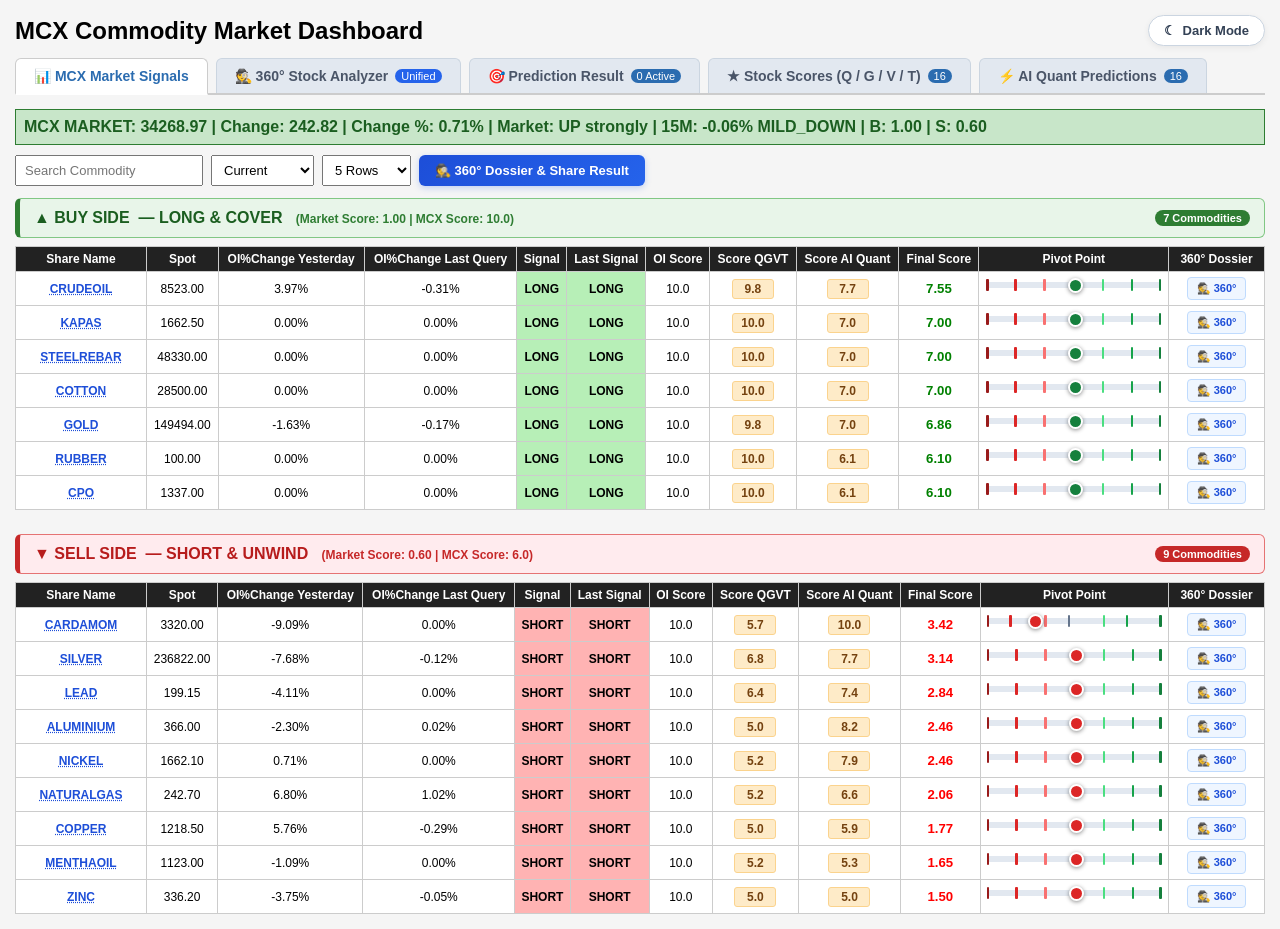
==== commit d4cd3b83: "Update market_dashboard.html via API" ====
--- a/market_dashboard.html
+++ b/market_dashboard.html
@@ -2063,7 +2063,7 @@
 <div id="tabContent-fno" class="tab-content active">
 
 <div class="nifty" style="background: #c8e6c9; border: 1px solid #2e7d32; color: #1b5e20;">
-MCX MARKET: 34289.79 | Change: 248.85 | Change %: 0.73% | Market: UP strongly | 15M: -0.05% FLAT | B: 1.00 | S: 0.60
+MCX MARKET: 34268.97 | Change: 242.82 | Change %: 0.71% | Market: UP strongly | 15M: -0.06% MILD_DOWN | B: 1.00 | S: 0.60
 </div>
 
 <div class="controls">
@@ -2143,11 +2143,11 @@
         <td>8523.00</td>
 
         <td>
-            4.30%
+            3.97%
         </td>
 
         <td>
-            0.37%
+            -0.31%
         </td>
 
         <td class="signal-LONG">
@@ -2158,11 +2158,11 @@
 
         <td>10.0</td>
 
-        <td><span class="score-badge score-mid" title="Commodity Quantitative Score (5-10)">10.0</span></td>
-
-        <td><span class="score-badge score-mid" title="AI Quantitative Score (5-10)">8.4</span></td>
-
-        <td style="font-weight: bold; font-size: 1.1em; color: green;">8.40</td>
+        <td><span class="score-badge score-mid" title="Commodity Quantitative Score (5-10)">9.8</span></td>
+
+        <td><span class="score-badge score-mid" title="AI Quantitative Score (5-10)">7.7</span></td>
+
+        <td style="font-weight: bold; font-size: 1.1em; color: green;">7.55</td>
 
         <td class="pivot-cell">
             <div class="pivot-graph-wrap" tabindex="0">
@@ -2379,11 +2379,11 @@
         <td>149494.00</td>
 
         <td>
-            -1.46%
+            -1.63%
         </td>
 
         <td>
-            -0.10%
+            -0.17%
         </td>
 
         <td class="signal-LONG">
@@ -2580,16 +2580,16 @@
         <tr>
 
         <td>
-          <span class="symbol-clickable" onclick="openMarketAnalyzerModal('SILVER')" title="Click to open 360° Dossier for SILVER" style="cursor: pointer; color: #1d4ed8; font-weight: 700;">SILVER</span>
-        </td>
-        <td>236822.00</td>
+          <span class="symbol-clickable" onclick="openMarketAnalyzerModal('CARDAMOM')" title="Click to open 360° Dossier for CARDAMOM" style="cursor: pointer; color: #1d4ed8; font-weight: 700;">CARDAMOM</span>
+        </td>
+        <td>3320.00</td>
 
         <td>
-            -7.57%
+            -9.09%
         </td>
 
         <td>
-            0.06%
+            0.00%
         </td>
 
         <td class="signal-SHORT">
@@ -2600,11 +2600,70 @@
 
         <td>10.0</td>
 
+        <td><span class="score-badge score-mid" title="Commodity Quantitative Score (5-10)">5.7</span></td>
+
+        <td><span class="score-badge score-mid" title="AI Quantitative Score (5-10)">10.0</span></td>
+
+        <td style="font-weight: bold; font-size: 1.1em; color: red;">3.42</td>
+
+        <td class="pivot-cell">
+            <div class="pivot-graph-wrap" tabindex="0">
+              <span style="display:none">026.67</span>
+              <div class="pivot-detail-tooltip">S3: 3312.00 | S2: 3316.00 | S1: 3322.00 | P: 3326.00 | R1: 3332.00 | R2: 3336.00 | R3: 3342.00</div>
+              <div class="pivot-track">
+                <div class="pivot-pipe" style="left:0px; background:#991b1b;"></div>
+                <div class="pivot-pipe" style="left:calc(13.3% - 1px); background:#dc2626;"></div>
+                <div class="pivot-pipe" style="left:calc(33.3% - 1px); background:#f87171;"></div>
+                <div class="pivot-pipe" style="left:calc(46.7% - 1px); background:#64748b;"></div>
+                <div class="pivot-pipe" style="left:calc(66.7% - 1px); background:#4ade80;"></div>
+                <div class="pivot-pipe" style="left:calc(80.0% - 1px); background:#16a34a;"></div>
+                <div class="pivot-pipe" style="right:0px; background:#15803d;"></div>
+                <div class="pivot-ball" style="left:calc(26.7% - 5.5px); background:#dc2626;"></div>
+              </div>
+              <div class="pivot-hover-price-line">
+                <span>S3: 3312.00</span>
+                <span class="cur-price-highlight">₹3320.00</span>
+                <span>R3: 3342.00</span>
+              </div>
+            </div>
+            </td>
+
+        <td style="text-align: center;">
+          <button type="button" class="btn-row-analyze" onclick="openMarketAnalyzerModal('CARDAMOM')" title="Popup 360° Dossier & Share Result for CARDAMOM">
+            &#128373; 360°
+          </button>
+        </td>
+
+        </tr>
+        
+        <tr>
+
+        <td>
+          <span class="symbol-clickable" onclick="openMarketAnalyzerModal('SILVER')" title="Click to open 360° Dossier for SILVER" style="cursor: pointer; color: #1d4ed8; font-weight: 700;">SILVER</span>
+        </td>
+        <td>236822.00</td>
+
+        <td>
+            -7.68%
+        </td>
+
+        <td>
+            -0.12%
+        </td>
+
+        <td class="signal-SHORT">
+            SHORT
+        </td>
+
+        <td class="signal-SHORT">SHORT</td>
+
+        <td>10.0</td>
+
         <td><span class="score-badge score-mid" title="Commodity Quantitative Score (5-10)">6.8</span></td>
 
-        <td><span class="score-badge score-mid" title="AI Quantitative Score (5-10)">8.5</span></td>
-
-        <td style="font-weight: bold; font-size: 1.1em; color: red;">3.47</td>
+        <td><span class="score-badge score-mid" title="AI Quantitative Score (5-10)">7.7</span></td>
+
+        <td style="font-weight: bold; font-size: 1.1em; color: red;">3.14</td>
 
         <td class="pivot-cell">
             <div class="pivot-graph-wrap" tabindex="0">
@@ -2639,65 +2698,6 @@
         <tr>
 
         <td>
-          <span class="symbol-clickable" onclick="openMarketAnalyzerModal('CARDAMOM')" title="Click to open 360° Dossier for CARDAMOM" style="cursor: pointer; color: #1d4ed8; font-weight: 700;">CARDAMOM</span>
-        </td>
-        <td>3320.00</td>
-
-        <td>
-            -9.09%
-        </td>
-
-        <td>
-            0.00%
-        </td>
-
-        <td class="signal-SHORT">
-            SHORT
-        </td>
-
-        <td class="signal-SHORT">SHORT</td>
-
-        <td>10.0</td>
-
-        <td><span class="score-badge score-mid" title="Commodity Quantitative Score (5-10)">5.7</span></td>
-
-        <td><span class="score-badge score-mid" title="AI Quantitative Score (5-10)">10.0</span></td>
-
-        <td style="font-weight: bold; font-size: 1.1em; color: red;">3.42</td>
-
-        <td class="pivot-cell">
-            <div class="pivot-graph-wrap" tabindex="0">
-              <span style="display:none">026.67</span>
-              <div class="pivot-detail-tooltip">S3: 3312.00 | S2: 3316.00 | S1: 3322.00 | P: 3326.00 | R1: 3332.00 | R2: 3336.00 | R3: 3342.00</div>
-              <div class="pivot-track">
-                <div class="pivot-pipe" style="left:0px; background:#991b1b;"></div>
-                <div class="pivot-pipe" style="left:calc(13.3% - 1px); background:#dc2626;"></div>
-                <div class="pivot-pipe" style="left:calc(33.3% - 1px); background:#f87171;"></div>
-                <div class="pivot-pipe" style="left:calc(46.7% - 1px); background:#64748b;"></div>
-                <div class="pivot-pipe" style="left:calc(66.7% - 1px); background:#4ade80;"></div>
-                <div class="pivot-pipe" style="left:calc(80.0% - 1px); background:#16a34a;"></div>
-                <div class="pivot-pipe" style="right:0px; background:#15803d;"></div>
-                <div class="pivot-ball" style="left:calc(26.7% - 5.5px); background:#dc2626;"></div>
-              </div>
-              <div class="pivot-hover-price-line">
-                <span>S3: 3312.00</span>
-                <span class="cur-price-highlight">₹3320.00</span>
-                <span>R3: 3342.00</span>
-              </div>
-            </div>
-            </td>
-
-        <td style="text-align: center;">
-          <button type="button" class="btn-row-analyze" onclick="openMarketAnalyzerModal('CARDAMOM')" title="Popup 360° Dossier & Share Result for CARDAMOM">
-            &#128373; 360°
-          </button>
-        </td>
-
-        </tr>
-        
-        <tr>
-
-        <td>
           <span class="symbol-clickable" onclick="openMarketAnalyzerModal('LEAD')" title="Click to open 360° Dossier for LEAD" style="cursor: pointer; color: #1d4ed8; font-weight: 700;">LEAD</span>
         </td>
         <td>199.15</td>
@@ -2762,11 +2762,11 @@
         <td>366.00</td>
 
         <td>
-            -2.32%
+            -2.30%
         </td>
 
         <td>
-            0.17%
+            0.02%
         </td>
 
         <td class="signal-SHORT">
@@ -2777,11 +2777,11 @@
 
         <td>10.0</td>
 
-        <td><span class="score-badge score-mid" title="Commodity Quantitative Score (5-10)">5.2</span></td>
+        <td><span class="score-badge score-mid" title="Commodity Quantitative Score (5-10)">5.0</span></td>
 
         <td><span class="score-badge score-mid" title="AI Quantitative Score (5-10)">8.2</span></td>
 
-        <td style="font-weight: bold; font-size: 1.1em; color: red;">2.56</td>
+        <td style="font-weight: bold; font-size: 1.1em; color: red;">2.46</td>
 
         <td class="pivot-cell">
             <div class="pivot-graph-wrap" tabindex="0">
@@ -2880,11 +2880,11 @@
         <td>242.70</td>
 
         <td>
-            5.73%
+            6.80%
         </td>
 
         <td>
-            0.19%
+            1.02%
         </td>
 
         <td class="signal-SHORT">
@@ -2939,11 +2939,11 @@
         <td>1218.50</td>
 
         <td>
-            6.07%
+            5.76%
         </td>
 
         <td>
-            0.05%
+            -0.29%
         </td>
 
         <td class="signal-SHORT">
@@ -2954,11 +2954,11 @@
 
         <td>10.0</td>
 
-        <td><span class="score-badge score-mid" title="Commodity Quantitative Score (5-10)">5.2</span></td>
-
-        <td><span class="score-badge score-mid" title="AI Quantitative Score (5-10)">6.6</span></td>
-
-        <td style="font-weight: bold; font-size: 1.1em; color: red;">2.06</td>
+        <td><span class="score-badge score-mid" title="Commodity Quantitative Score (5-10)">5.0</span></td>
+
+        <td><span class="score-badge score-mid" title="AI Quantitative Score (5-10)">5.9</span></td>
+
+        <td style="font-weight: bold; font-size: 1.1em; color: red;">1.77</td>
 
         <td class="pivot-cell">
             <div class="pivot-graph-wrap" tabindex="0">
@@ -3057,11 +3057,11 @@
         <td>336.20</td>
 
         <td>
-            -3.70%
+            -3.75%
         </td>
 
         <td>
-            -0.19%
+            -0.05%
         </td>
 
         <td class="signal-SHORT">
@@ -3323,7 +3323,7 @@
           <td><b>COPPER</b></td>
           <td><span class="badge-sell">SELL</span></td>
           <td class="signal-SHORT">SHORT</td>
-          <td><span class='badge-stk badge-stk-hi' style='font-size:12px; font-weight:700;'>9.2</span></td>
+          <td><span class='badge-stk badge-stk-hi' style='font-size:12px; font-weight:700;'>9.3</span></td>
           <td>2026-10-08 21:27</td>
           <td>₹1218.50</td>
           <td style='font-weight:700; color:#15803d;' title='Target Price (0.8%): ₹1208.75'>₹1208.75 <span style='font-size:11px; font-weight:normal;'>(-0.8%)</span></td>
@@ -3516,24 +3516,6 @@
         <tr>
           <td style="color:#777; font-weight:bold;">4</td>
           <td style="text-align:left;">
-            <strong>CRUDEOIL</strong>
-            <div style="font-size:10px; color:#666;">CRUDEOIL</div>
-          </td>
-          <td>8523.00</td>
-          <td><span class="signal-LONG sig-pill">LONG</span></td>
-          <td><span class="score-badge score-high" title="MC Score: 8.6/10 (Raw MC Score: 86/100)">8.6</span></td>
-          <td class="sub-score">54</td>
-          <td class="sub-score">49</td>
-          <td class="sub-score">100</td>
-          <td class="sub-score">90</td>
-          <td>—</td>
-          <td style="text-align:left; font-size:11px; max-width:320px; white-space:normal; line-height:1.3;">Quantitative Signal: LONG | Price: -0.05% | OI: 0.37%</td>
-          <td><a href="https://www.moneycontrol.com/commodity/mcx-crudeoil-price?type=futures" target="_blank" class="mc-link-btn" title="View CRUDEOIL on MoneyControl">MC &#8599;</a></td>
-        </tr>
-        
-        <tr>
-          <td style="color:#777; font-weight:bold;">5</td>
-          <td style="text-align:left;">
             <strong>CPO</strong>
             <div style="font-size:10px; color:#666;">CPO</div>
           </td>
@@ -3550,7 +3532,7 @@
         </tr>
         
         <tr>
-          <td style="color:#777; font-weight:bold;">6</td>
+          <td style="color:#777; font-weight:bold;">5</td>
           <td style="text-align:left;">
             <strong>COTTON</strong>
             <div style="font-size:10px; color:#666;">COTTON</div>
@@ -3568,7 +3550,7 @@
         </tr>
         
         <tr>
-          <td style="color:#777; font-weight:bold;">7</td>
+          <td style="color:#777; font-weight:bold;">6</td>
           <td style="text-align:left;">
             <strong>GOLD</strong>
             <div style="font-size:10px; color:#666;">GOLD</div>
@@ -3576,13 +3558,31 @@
           <td>149494.00</td>
           <td><span class="signal-LONG sig-pill">LONG</span></td>
           <td><span class="score-badge score-high" title="MC Score: 8.5/10 (Raw MC Score: 85/100)">8.5</span></td>
-          <td class="sub-score">49</td>
+          <td class="sub-score">48</td>
           <td class="sub-score">49</td>
           <td class="sub-score">100</td>
           <td class="sub-score">90</td>
           <td>—</td>
-          <td style="text-align:left; font-size:11px; max-width:320px; white-space:normal; line-height:1.3;">Quantitative Signal: LONG | Price: -0.05% | OI: -0.1%</td>
+          <td style="text-align:left; font-size:11px; max-width:320px; white-space:normal; line-height:1.3;">Quantitative Signal: LONG | Price: -0.06% | OI: -0.17%</td>
           <td><a href="https://www.moneycontrol.com/commodity/mcx-gold-price?type=futures" target="_blank" class="mc-link-btn" title="View GOLD on MoneyControl">MC &#8599;</a></td>
+        </tr>
+        
+        <tr>
+          <td style="color:#777; font-weight:bold;">7</td>
+          <td style="text-align:left;">
+            <strong>CRUDEOIL</strong>
+            <div style="font-size:10px; color:#666;">CRUDEOIL</div>
+          </td>
+          <td>8523.00</td>
+          <td><span class="signal-LONG sig-pill">LONG</span></td>
+          <td><span class="score-badge score-high" title="MC Score: 8.5/10 (Raw MC Score: 85/100)">8.5</span></td>
+          <td class="sub-score">47</td>
+          <td class="sub-score">49</td>
+          <td class="sub-score">100</td>
+          <td class="sub-score">90</td>
+          <td>—</td>
+          <td style="text-align:left; font-size:11px; max-width:320px; white-space:normal; line-height:1.3;">Quantitative Signal: LONG | Price: -0.06% | OI: -0.31%</td>
+          <td><a href="https://www.moneycontrol.com/commodity/mcx-crudeoil-price?type=futures" target="_blank" class="mc-link-btn" title="View CRUDEOIL on MoneyControl">MC &#8599;</a></td>
         </tr>
         
         <tr>
@@ -3594,12 +3594,12 @@
           <td>236822.00</td>
           <td><span class="signal-SHORT sig-pill">SHORT</span></td>
           <td><span class="score-badge score-high" title="MC Score: 7.2/10 (Raw MC Score: 72/100)">7.2</span></td>
-          <td class="sub-score">51</td>
+          <td class="sub-score">49</td>
           <td class="sub-score">100</td>
           <td class="sub-score">0</td>
           <td class="sub-score">10</td>
           <td>—</td>
-          <td style="text-align:left; font-size:11px; max-width:320px; white-space:normal; line-height:1.3;">Quantitative Signal: SHORT | Price: 7.32% | OI: 0.06%</td>
+          <td style="text-align:left; font-size:11px; max-width:320px; white-space:normal; line-height:1.3;">Quantitative Signal: SHORT | Price: 7.32% | OI: -0.12%</td>
           <td><a href="https://www.moneycontrol.com/commodity/mcx-silver-price?type=futures" target="_blank" class="mc-link-btn" title="View SILVER on MoneyControl">MC &#8599;</a></td>
         </tr>
         
@@ -3666,12 +3666,12 @@
           <td>242.70</td>
           <td><span class="signal-SHORT sig-pill">SHORT</span></td>
           <td><span class="score-badge score-mid" title="MC Score: 6.5/10 (Raw MC Score: 65/100)">6.5</span></td>
-          <td class="sub-score">52</td>
+          <td class="sub-score">60</td>
           <td class="sub-score">49</td>
           <td class="sub-score">0</td>
           <td class="sub-score">10</td>
           <td>—</td>
-          <td style="text-align:left; font-size:11px; max-width:320px; white-space:normal; line-height:1.3;">Quantitative Signal: SHORT | Price: -0.05% | OI: 0.19%</td>
+          <td style="text-align:left; font-size:11px; max-width:320px; white-space:normal; line-height:1.3;">Quantitative Signal: SHORT | Price: -0.06% | OI: 1.02%</td>
           <td><a href="https://www.moneycontrol.com/commodity/mcx-naturalgas-price?type=futures" target="_blank" class="mc-link-btn" title="View NATURALGAS on MoneyControl">MC &#8599;</a></td>
         </tr>
         
@@ -3696,55 +3696,55 @@
         <tr>
           <td style="color:#777; font-weight:bold;">14</td>
           <td style="text-align:left;">
+            <strong>ZINC</strong>
+            <div style="font-size:10px; color:#666;">ZINC</div>
+          </td>
+          <td>336.20</td>
+          <td><span class="signal-SHORT sig-pill">SHORT</span></td>
+          <td><span class="score-badge score-mid" title="MC Score: 6.4/10 (Raw MC Score: 64/100)">6.4</span></td>
+          <td class="sub-score">50</td>
+          <td class="sub-score">49</td>
+          <td class="sub-score">0</td>
+          <td class="sub-score">10</td>
+          <td>—</td>
+          <td style="text-align:left; font-size:11px; max-width:320px; white-space:normal; line-height:1.3;">Quantitative Signal: SHORT | Price: -0.06% | OI: -0.05%</td>
+          <td><a href="https://www.moneycontrol.com/commodity/mcx-zinc-price?type=futures" target="_blank" class="mc-link-btn" title="View ZINC on MoneyControl">MC &#8599;</a></td>
+        </tr>
+        
+        <tr>
+          <td style="color:#777; font-weight:bold;">15</td>
+          <td style="text-align:left;">
             <strong>COPPER</strong>
             <div style="font-size:10px; color:#666;">COPPER</div>
           </td>
           <td>1218.50</td>
           <td><span class="signal-SHORT sig-pill">SHORT</span></td>
-          <td><span class="score-badge score-mid" title="MC Score: 6.5/10 (Raw MC Score: 65/100)">6.5</span></td>
-          <td class="sub-score">50</td>
+          <td><span class="score-badge score-mid" title="MC Score: 6.4/10 (Raw MC Score: 64/100)">6.4</span></td>
+          <td class="sub-score">47</td>
           <td class="sub-score">50</td>
           <td class="sub-score">0</td>
           <td class="sub-score">10</td>
           <td>—</td>
-          <td style="text-align:left; font-size:11px; max-width:320px; white-space:normal; line-height:1.3;">Quantitative Signal: SHORT | Price: 0.00% | OI: 0.05%</td>
+          <td style="text-align:left; font-size:11px; max-width:320px; white-space:normal; line-height:1.3;">Quantitative Signal: SHORT | Price: 0.00% | OI: -0.29%</td>
           <td><a href="https://www.moneycontrol.com/commodity/mcx-copper-price?type=futures" target="_blank" class="mc-link-btn" title="View COPPER on MoneyControl">MC &#8599;</a></td>
         </tr>
         
         <tr>
-          <td style="color:#777; font-weight:bold;">15</td>
+          <td style="color:#777; font-weight:bold;">16</td>
           <td style="text-align:left;">
             <strong>ALUMINIUM</strong>
             <div style="font-size:10px; color:#666;">ALUMINIUM</div>
           </td>
           <td>366.00</td>
           <td><span class="signal-SHORT sig-pill">SHORT</span></td>
-          <td><span class="score-badge score-mid" title="MC Score: 6.5/10 (Raw MC Score: 65/100)">6.5</span></td>
-          <td class="sub-score">52</td>
+          <td><span class="score-badge score-mid" title="MC Score: 6.4/10 (Raw MC Score: 64/100)">6.4</span></td>
+          <td class="sub-score">50</td>
           <td class="sub-score">49</td>
           <td class="sub-score">0</td>
           <td class="sub-score">10</td>
           <td>—</td>
-          <td style="text-align:left; font-size:11px; max-width:320px; white-space:normal; line-height:1.3;">Quantitative Signal: SHORT | Price: -0.05% | OI: 0.17%</td>
+          <td style="text-align:left; font-size:11px; max-width:320px; white-space:normal; line-height:1.3;">Quantitative Signal: SHORT | Price: -0.06% | OI: 0.02%</td>
           <td><a href="https://www.moneycontrol.com/commodity/mcx-aluminium-price?type=futures" target="_blank" class="mc-link-btn" title="View ALUMINIUM on MoneyControl">MC &#8599;</a></td>
-        </tr>
-        
-        <tr>
-          <td style="color:#777; font-weight:bold;">16</td>
-          <td style="text-align:left;">
-            <strong>ZINC</strong>
-            <div style="font-size:10px; color:#666;">ZINC</div>
-          </td>
-          <td>336.20</td>
-          <td><span class="signal-SHORT sig-pill">SHORT</span></td>
-          <td><span class="score-badge score-mid" title="MC Score: 6.4/10 (Raw MC Score: 64/100)">6.4</span></td>
-          <td class="sub-score">48</td>
-          <td class="sub-score">49</td>
-          <td class="sub-score">0</td>
-          <td class="sub-score">10</td>
-          <td>—</td>
-          <td style="text-align:left; font-size:11px; max-width:320px; white-space:normal; line-height:1.3;">Quantitative Signal: SHORT | Price: -0.05% | OI: -0.19%</td>
-          <td><a href="https://www.moneycontrol.com/commodity/mcx-zinc-price?type=futures" target="_blank" class="mc-link-btn" title="View ZINC on MoneyControl">MC &#8599;</a></td>
         </tr>
         
 </tbody>
@@ -3782,16 +3782,16 @@
       <div class="quant-title-wrap">
         <h3>&#9889; Quantitative Predictive Intelligence Engine</h3>
         <div class="quant-title-sub">
-          Universe Analyzed: <strong>16 Commodities</strong> | Timestamp: <strong>2026-10-09T21:50:42.512725 IST</strong> | MCX MARKET: <strong>₹34,289.79 (+0.73%) [UP]</strong>
+          Universe Analyzed: <strong>16 Commodities</strong> | Timestamp: <strong>2026-10-09T22:07:28.488519 IST</strong> | MCX MARKET: <strong>₹34,268.97 (+0.71%) [UP]</strong>
         </div>
       </div>
       <div class="quant-breadth-pills">
         <div class="quant-breadth-card">
           <span class="quant-breadth-title">Intraday Breadth</span>
           <span class="quant-breadth-vals">
-            <span class="breadth-buy">1 BUY</span>
+            <span class="breadth-buy">0 BUY</span>
             <span class="breadth-sell">1 SELL</span>
-            <span class="breadth-neutral">14 FLAT</span>
+            <span class="breadth-neutral">15 FLAT</span>
           </span>
         </div>
         <div class="quant-breadth-card">
@@ -3811,7 +3811,7 @@
     <div class="quant-hero-card hero-buy" onclick="openQuantModal('CRUDEOIL')">
       <div class="quant-hero-top">
         <span class="quant-hero-horizon horizon-intra-buy">⚡ Intraday Opportunity</span>
-        <span class="quant-hero-score-badge score-badge-buy">BUY 60.0</span>
+        <span class="quant-hero-score-badge score-badge-buy">BUY 53.0</span>
       </div>
       <div class="quant-hero-symbol">
         <span>CRUDEOIL</span>
@@ -3822,8 +3822,8 @@
         <strong>Catalyst:</strong> Institutional Long Buildup (Price ↑, OI ↑)
       </div>
       <div class="quant-hero-footer">
-        <span>Signal: <strong>BUY</strong></span>
-        <span>Confidence: <strong>72%</strong></span>
+        <span>Signal: <strong>NEUTRAL</strong></span>
+        <span>Confidence: <strong>66%</strong></span>
       </div>
     </div>
     
@@ -3910,7 +3910,7 @@
           <option value="BUY_ANY">BUY Signals (Intraday or Short-Term)</option>
           <option value="SELL_ANY">SELL Signals (Intraday or Short-Term)</option>
           <option value="STRONG_ONLY">Strong Conviction Only (Score &ge; 70)</option>
-          <option value="INTRA_BUY">Intraday BUY Only (1)</option>
+          <option value="INTRA_BUY">Intraday BUY Only (0)</option>
           <option value="INTRA_SELL">Intraday SELL Only (1)</option>
           <option value="ST_BUY">Short-Term BUY Only (0)</option>
           <option value="ST_SELL">Short-Term SELL Only (5)</option>
@@ -3956,7 +3956,7 @@
         </thead>
         <tbody id="quantTableBody">
           
-    <tr data-symbol="GOLD" data-company="gold" data-isig="NEUTRAL" data-stsig="NEUTRAL" data-risk="MODERATE">
+    <tr data-symbol="GOLD" data-company="gold" data-isig="NEUTRAL" data-stsig="NEUTRAL" data-risk="LOW">
       <td style="color:#94a3b8; font-weight:600; text-align:center;">1</td>
       <td>
         <div class="quant-stock-cell">
@@ -3967,11 +3967,11 @@
       </td>
       <td>
         <div style="font-weight:700;">₹149,494.00</div>
-        <div style="font-size:10.5px; color:#15803d; font-weight:600;" title="Futures Basis %">Basis: +1.27%</div>
+        <div style="font-size:10.5px; color:#15803d; font-weight:600;" title="Futures Basis %">Basis: +1.19%</div>
       </td>
       <td>
         <span class="quant-sig-pill sig-long">LONG</span>
-        <div style="font-size:10.5px; color:#64748b; margin-top:2px;">RS: -0.73%</div>
+        <div style="font-size:10.5px; color:#64748b; margin-top:2px;">RS: -0.71%</div>
       </td>
       
       <!-- Intraday BUY -->
@@ -4031,8 +4031,8 @@
       </td>
       
       <!-- Risk -->
-      <td data-val="25">
-        <span class="quant-risk-badge risk-moderate">MODERATE</span>
+      <td data-val="5">
+        <span class="quant-risk-badge risk-low">LOW</span>
       </td>
       
       <!-- Actions -->
@@ -4041,7 +4041,7 @@
       </td>
     </tr>
     
-    <tr data-symbol="CRUDEOIL" data-company="crudeoil" data-isig="BUY" data-stsig="NEUTRAL" data-risk="MODERATE">
+    <tr data-symbol="CRUDEOIL" data-company="crudeoil" data-isig="NEUTRAL" data-stsig="NEUTRAL" data-risk="MODERATE">
       <td style="color:#94a3b8; font-weight:600; text-align:center;">2</td>
       <td>
         <div class="quant-stock-cell">
@@ -4052,21 +4052,21 @@
       </td>
       <td>
         <div style="font-weight:700;">₹8,523.00</div>
-        <div style="font-size:10.5px; color:#15803d; font-weight:600;" title="Futures Basis %">Basis: +4.04%</div>
+        <div style="font-size:10.5px; color:#15803d; font-weight:600;" title="Futures Basis %">Basis: +3.91%</div>
       </td>
       <td>
         <span class="quant-sig-pill sig-long">LONG</span>
-        <div style="font-size:10.5px; color:#64748b; margin-top:2px;">RS: -0.73%</div>
+        <div style="font-size:10.5px; color:#64748b; margin-top:2px;">RS: -0.71%</div>
       </td>
       
       <!-- Intraday BUY -->
-      <td class="quant-meter-cell col-intra" data-val="60.0">
+      <td class="quant-meter-cell col-intra" data-val="53.0">
         <div class="quant-score-val-wrap">
-          <span class="score-num-buy-high">60.0</span>
+          <span class="score-num-neutral">53.0</span>
           <span style="font-size:10px; color:#94a3b8;">/100</span>
         </div>
         <div class="quant-bar-bg">
-          <div class="quant-bar-fill bar-buy-med" style="width:60.0%;"></div>
+          <div class="quant-bar-fill bar-buy-med" style="width:53.0%;"></div>
         </div>
       </td>
       
@@ -4082,9 +4082,9 @@
       </td>
       
       <!-- Intraday Signal -->
-      <td class="col-intra" data-val="BUY">
-        <span class="quant-sig-pill sig-buy">BUY</span>
-        <span class="quant-conf-pill">72%</span>
+      <td class="col-intra" data-val="NEUTRAL">
+        <span class="quant-sig-pill sig-neutral">NEUTRAL</span>
+        <span class="quant-conf-pill">66%</span>
       </td>
       
       <!-- Short-Term BUY -->
@@ -4137,11 +4137,11 @@
       </td>
       <td>
         <div style="font-weight:700;">₹236,822.00</div>
-        <div style="font-size:10.5px; color:#b91c1c; font-weight:600;" title="Futures Basis %">Basis: -4.69%</div>
+        <div style="font-size:10.5px; color:#b91c1c; font-weight:600;" title="Futures Basis %">Basis: -4.76%</div>
       </td>
       <td>
         <span class="quant-sig-pill sig-short">SHORT</span>
-        <div style="font-size:10.5px; color:#64748b; margin-top:2px;">RS: -0.73%</div>
+        <div style="font-size:10.5px; color:#64748b; margin-top:2px;">RS: -0.71%</div>
       </td>
       
       <!-- Intraday BUY -->
@@ -4156,20 +4156,20 @@
       </td>
       
       <!-- Intraday SELL -->
-      <td class="quant-meter-cell col-intra" data-val="53.0">
+      <td class="quant-meter-cell col-intra" data-val="46.0">
         <div class="quant-score-val-wrap">
-          <span class="score-num-neutral">53.0</span>
+          <span class="score-num-neutral">46.0</span>
           <span style="font-size:10px; color:#94a3b8;">/100</span>
         </div>
         <div class="quant-bar-bg">
-          <div class="quant-bar-fill bar-sell-med" style="width:53.0%;"></div>
+          <div class="quant-bar-fill bar-sell-low" style="width:46.0%;"></div>
         </div>
       </td>
       
       <!-- Intraday Signal -->
       <td class="col-intra" data-val="NEUTRAL">
         <span class="quant-sig-pill sig-neutral">NEUTRAL</span>
-        <span class="quant-conf-pill">52%</span>
+        <span class="quant-conf-pill">46%</span>
       </td>
       
       <!-- Short-Term BUY -->
@@ -4222,11 +4222,11 @@
       </td>
       <td>
         <div style="font-weight:700;">₹336.20</div>
-        <div style="font-size:10.5px; color:#15803d; font-weight:600;" title="Futures Basis %">Basis: +25.54%</div>
+        <div style="font-size:10.5px; color:#15803d; font-weight:600;" title="Futures Basis %">Basis: +25.45%</div>
       </td>
       <td>
         <span class="quant-sig-pill sig-short">SHORT</span>
-        <div style="font-size:10.5px; color:#64748b; margin-top:2px;">RS: -0.73%</div>
+        <div style="font-size:10.5px; color:#64748b; margin-top:2px;">RS: -0.71%</div>
       </td>
       
       <!-- Intraday BUY -->
@@ -4307,11 +4307,11 @@
       </td>
       <td>
         <div style="font-weight:700;">₹242.70</div>
-        <div style="font-size:10.5px; color:#15803d; font-weight:600;" title="Futures Basis %">Basis: +28.76%</div>
+        <div style="font-size:10.5px; color:#15803d; font-weight:600;" title="Futures Basis %">Basis: +28.92%</div>
       </td>
       <td>
         <span class="quant-sig-pill sig-short">SHORT</span>
-        <div style="font-size:10.5px; color:#64748b; margin-top:2px;">RS: -0.73%</div>
+        <div style="font-size:10.5px; color:#64748b; margin-top:2px;">RS: -0.71%</div>
       </td>
       
       <!-- Intraday BUY -->
@@ -4392,11 +4392,11 @@
       </td>
       <td>
         <div style="font-weight:700;">₹1,218.50</div>
-        <div style="font-size:10.5px; color:#15803d; font-weight:600;" title="Futures Basis %">Basis: +17.11%</div>
+        <div style="font-size:10.5px; color:#15803d; font-weight:600;" title="Futures Basis %">Basis: +17.07%</div>
       </td>
       <td>
         <span class="quant-sig-pill sig-short">SHORT</span>
-        <div style="font-size:10.5px; color:#64748b; margin-top:2px;">RS: -0.73%</div>
+        <div style="font-size:10.5px; color:#64748b; margin-top:2px;">RS: -0.71%</div>
       </td>
       
       <!-- Intraday BUY -->
@@ -4411,20 +4411,20 @@
       </td>
       
       <!-- Intraday SELL -->
-      <td class="quant-meter-cell col-intra" data-val="43.0">
+      <td class="quant-meter-cell col-intra" data-val="36.0">
         <div class="quant-score-val-wrap">
-          <span class="score-num-neutral">43.0</span>
+          <span class="score-num-neutral">36.0</span>
           <span style="font-size:10px; color:#94a3b8;">/100</span>
         </div>
         <div class="quant-bar-bg">
-          <div class="quant-bar-fill bar-sell-low" style="width:43.0%;"></div>
+          <div class="quant-bar-fill bar-sell-low" style="width:36.0%;"></div>
         </div>
       </td>
       
       <!-- Intraday Signal -->
       <td class="col-intra" data-val="NEUTRAL">
         <span class="quant-sig-pill sig-neutral">NEUTRAL</span>
-        <span class="quant-conf-pill">34%</span>
+        <span class="quant-conf-pill">28%</span>
       </td>
       
       <!-- Short-Term BUY -->
@@ -4481,7 +4481,7 @@
       </td>
       <td>
         <span class="quant-sig-pill sig-short">SHORT</span>
-        <div style="font-size:10.5px; color:#64748b; margin-top:2px;">RS: -0.73%</div>
+        <div style="font-size:10.5px; color:#64748b; margin-top:2px;">RS: -0.71%</div>
       </td>
       
       <!-- Intraday BUY -->
@@ -4566,7 +4566,7 @@
       </td>
       <td>
         <span class="quant-sig-pill sig-short">SHORT</span>
-        <div style="font-size:10.5px; color:#64748b; margin-top:2px;">RS: -0.73%</div>
+        <div style="font-size:10.5px; color:#64748b; margin-top:2px;">RS: -0.71%</div>
       </td>
       
       <!-- Intraday BUY -->
@@ -4647,11 +4647,11 @@
       </td>
       <td>
         <div style="font-weight:700;">₹366.00</div>
-        <div style="font-size:10.5px; color:#b91c1c; font-weight:600;" title="Futures Basis %">Basis: -8.39%</div>
+        <div style="font-size:10.5px; color:#b91c1c; font-weight:600;" title="Futures Basis %">Basis: -8.36%</div>
       </td>
       <td>
         <span class="quant-sig-pill sig-short">SHORT</span>
-        <div style="font-size:10.5px; color:#64748b; margin-top:2px;">RS: -0.73%</div>
+        <div style="font-size:10.5px; color:#64748b; margin-top:2px;">RS: -0.71%</div>
       </td>
       
       <!-- Intraday BUY -->
@@ -4736,7 +4736,7 @@
       </td>
       <td>
         <span class="quant-sig-pill sig-short">SHORT</span>
-        <div style="font-size:10.5px; color:#64748b; margin-top:2px;">RS: -0.73%</div>
+        <div style="font-size:10.5px; color:#64748b; margin-top:2px;">RS: -0.71%</div>
       </td>
       
       <!-- Intraday BUY -->
@@ -4821,7 +4821,7 @@
       </td>
       <td>
         <span class="quant-sig-pill sig-short">SHORT</span>
-        <div style="font-size:10.5px; color:#64748b; margin-top:2px;">RS: -0.97%</div>
+        <div style="font-size:10.5px; color:#64748b; margin-top:2px;">RS: -0.95%</div>
       </td>
       
       <!-- Intraday BUY -->
@@ -4906,7 +4906,7 @@
       </td>
       <td>
         <span class="quant-sig-pill sig-long">LONG</span>
-        <div style="font-size:10.5px; color:#64748b; margin-top:2px;">RS: -0.73%</div>
+        <div style="font-size:10.5px; color:#64748b; margin-top:2px;">RS: -0.71%</div>
       </td>
       
       <!-- Intraday BUY -->
@@ -4991,7 +4991,7 @@
       </td>
       <td>
         <span class="quant-sig-pill sig-long">LONG</span>
-        <div style="font-size:10.5px; color:#64748b; margin-top:2px;">RS: -0.73%</div>
+        <div style="font-size:10.5px; color:#64748b; margin-top:2px;">RS: -0.71%</div>
       </td>
       
       <!-- Intraday BUY -->
@@ -5076,7 +5076,7 @@
       </td>
       <td>
         <span class="quant-sig-pill sig-long">LONG</span>
-        <div style="font-size:10.5px; color:#64748b; margin-top:2px;">RS: -0.73%</div>
+        <div style="font-size:10.5px; color:#64748b; margin-top:2px;">RS: -0.71%</div>
       </td>
       
       <!-- Intraday BUY -->
@@ -5161,7 +5161,7 @@
       </td>
       <td>
         <span class="quant-sig-pill sig-long">LONG</span>
-        <div style="font-size:10.5px; color:#64748b; margin-top:2px;">RS: -0.73%</div>
+        <div style="font-size:10.5px; color:#64748b; margin-top:2px;">RS: -0.71%</div>
       </td>
       
       <!-- Intraday BUY -->
@@ -5246,7 +5246,7 @@
       </td>
       <td>
         <span class="quant-sig-pill sig-long">LONG</span>
-        <div style="font-size:10.5px; color:#64748b; margin-top:2px;">RS: -0.73%</div>
+        <div style="font-size:10.5px; color:#64748b; margin-top:2px;">RS: -0.71%</div>
       </td>
       
       <!-- Intraday BUY -->
@@ -5698,7 +5698,7 @@
 })();
 
 // ── 360° Unified Commodity Analyzer Engine ──────────────────────────────
-const ANALYZER_DATA = {"ALUMINIUM": {"symbol": "ALUMINIUM", "company_name": "ALUMINIUM", "spot": "366.0000", "mc_url": "https://www.moneycontrol.com/commodity/mcx-aluminium-aluminium/", "score": {"total_score": 6.5, "raw_score": 64.55600000000001, "q_score": 51.7, "g_score": 49.24, "v_score": 0.0, "t_score": 10.0, "neo_proxy": null, "oneliner": "Quantitative Signal: SHORT | Price: -0.05% | OI: 0.17%"}, "fno": {"signal": "SHORT", "last_signal": "SHORT", "final_score": 2.56, "share_score": 10.0, "oi_yesterday": -2.32, "oi_last_query": 0.17, "profit": null, "pivot": 366.0, "r1": 369.66, "r2": 373.32, "s1": 362.34, "s2": 358.68, "zone": "P-R1", "bias": "NEUTRAL", "dist_pivot": 0.0, "oi_status": null}, "quant": {"intraday_signal": "NEUTRAL", "intraday_conf": 47.7, "intraday_factors": ["Aggressive Short Buildup (Price \u2193, OI \u2191)", "Intra-cycle Short additions (+40 contracts)", "Futures backwardation discount (-8.39% basis)"], "short_term_signal": "SELL", "short_term_conf": 68.7, "short_term_factors": ["Continuous Short buildup across cycles", "Weak balance sheet / fundamental vulnerability (Q: 0)", "Persistent futures backwardation discount (-8.39% basis)"], "risk_level": "MODERATE", "risk_flags": ["Elevated futures basis dislocation (-8.39%)"]}}, "CARDAMOM": {"symbol": "CARDAMOM", "company_name": "CARDAMOM", "spot": "3320.0000", "mc_url": "https://www.moneycontrol.com/commodity/mcx-cardamom-cardamom/", "score": {"total_score": 6.7, "raw_score": 67.25, "q_score": 50.0, "g_score": 46.0, "v_score": 67.0, "t_score": 10.0, "neo_proxy": null, "oneliner": "Quantitative Signal: SHORT | Price: -0.24% | OI: 0.0%"}, "fno": {"signal": "SHORT", "last_signal": "SHORT", "final_score": 3.42, "share_score": 10.0, "oi_yesterday": -9.09, "oi_last_query": 0.0, "profit": null, "pivot": 3326.0, "r1": 3332.0, "r2": 3336.0, "s1": 3322.0, "s2": 3316.0, "zone": "S2-S1", "bias": "BEARISH", "dist_pivot": -0.18, "oi_status": null}, "quant": {"intraday_signal": "SELL", "intraday_conf": 70.9, "intraday_factors": ["Breakdown below Pivot S1 (Rs.3,322.0)", "Trading right at session lows (0% of range)", "Aggressive Short Buildup (Price \u2193, OI \u2191)"], "short_term_signal": "SELL", "short_term_conf": 71.3, "short_term_factors": ["Multi-day price breakdown below Floor Pivot", "Continuous Short buildup across cycles", "Weak balance sheet / fundamental vulnerability (Q: 0)"], "risk_level": "LOW", "risk_flags": ["Normal trading volatility within standard pivot boundaries", "Healthy basis and orderly flow"]}}, "COPPER": {"symbol": "COPPER", "company_name": "COPPER", "spot": "1218.5000", "mc_url": "https://www.moneycontrol.com/commodity/mcx-copper-copper/", "score": {"total_score": 6.5, "raw_score": 64.55, "q_score": 50.5, "g_score": 50.0, "v_score": 0.0, "t_score": 10.0, "neo_proxy": null, "oneliner": "Quantitative Signal: SHORT | Price: 0.00% | OI: 0.05%"}, "fno": {"signal": "SHORT", "last_signal": "SHORT", "final_score": 2.06, "share_score": 10.0, "oi_yesterday": 6.07, "oi_last_query": 0.05, "profit": null, "pivot": 1218.5, "r1": 1230.68, "r2": 1242.86, "s1": 1206.32, "s2": 1194.14, "zone": "P-R1", "bias": "NEUTRAL", "dist_pivot": 0.0, "oi_status": null}, "quant": {"intraday_signal": "NEUTRAL", "intraday_conf": 34.2, "intraday_factors": ["Aggressive Short Buildup (Price \u2193, OI \u2191)", "Intra-cycle Short additions (+10,000 contracts)"], "short_term_signal": "NEUTRAL", "short_term_conf": 46.4, "short_term_factors": ["Persistent institutional short accumulation (+6.1% DoD OI)", "Continuous Short buildup across cycles", "Weak balance sheet / fundamental vulnerability (Q: 0)"], "risk_level": "ELEVATED", "risk_flags": ["Elevated futures basis dislocation (+17.11%)", "Conflicting multi-factor indicators (low confidence)"]}}, "COTTON": {"symbol": "COTTON", "company_name": "COTTON", "spot": "28500.0000", "mc_url": "https://www.moneycontrol.com/commodity/mcx-cotton-cotton/", "score": {"total_score": 8.6, "raw_score": 85.5, "q_score": 50.0, "g_score": 50.0, "v_score": 100.0, "t_score": 90.0, "neo_proxy": null, "oneliner": "Quantitative Signal: LONG | Price: 0.00% | OI: 0.0%"}, "fno": {"signal": "LONG", "last_signal": "LONG", "final_score": 7.0, "share_score": 10.0, "oi_yesterday": 0.0, "oi_last_query": 0.0, "profit": null, "pivot": 28500.0, "r1": 28785.0, "r2": 29070.0, "s1": 28215.0, "s2": 27930.0, "zone": "P-R1", "bias": "NEUTRAL", "dist_pivot": 0.0, "oi_status": null}, "quant": {"intraday_signal": "NEUTRAL", "intraday_conf": 61.0, "intraday_factors": ["Institutional Long Buildup (Price \u2191, OI \u2191)", "Futures carry premium (+12.28% basis)"], "short_term_signal": "NEUTRAL", "short_term_conf": 45.5, "short_term_factors": ["Persistent Long buildup across cycles"], "risk_level": "MODERATE", "risk_flags": ["Elevated futures basis dislocation (+12.28%)"]}}, "CPO": {"symbol": "CPO", "company_name": "CPO", "spot": "1337.0000", "mc_url": "https://www.moneycontrol.com/commodity/mcx-cpo-cpo/", "score": {"total_score": 8.6, "raw_score": 85.5, "q_score": 50.0, "g_score": 50.0, "v_score": 100.0, "t_score": 90.0, "neo_proxy": null, "oneliner": "Quantitative Signal: LONG | Price: 0.00% | OI: 0.0%"}, "fno": {"signal": "LONG", "last_signal": "LONG", "final_score": 6.1, "share_score": 10.0, "oi_yesterday": 0.0, "oi_last_query": 0.0, "profit": null, "pivot": 1337.0, "r1": 1350.37, "r2": 1363.74, "s1": 1323.63, "s2": 1310.26, "zone": "P-R1", "bias": "NEUTRAL", "dist_pivot": 0.0, "oi_status": null}, "quant": {"intraday_signal": "NEUTRAL", "intraday_conf": 56.5, "intraday_factors": ["Institutional Long Buildup (Price \u2191, OI \u2191)"], "short_term_signal": "NEUTRAL", "short_term_conf": 36.5, "short_term_factors": ["Persistent Long buildup across cycles"], "risk_level": "LOW", "risk_flags": ["Normal trading volatility within standard pivot boundaries", "Healthy basis and orderly flow"]}}, "CRUDEOIL": {"symbol": "CRUDEOIL", "company_name": "CRUDEOIL", "spot": "8523.0000", "mc_url": "https://www.moneycontrol.com/commodity/mcx-crudeoil-crudeoil/", "score": {"total_score": 8.6, "raw_score": 85.756, "q_score": 53.7, "g_score": 49.24, "v_score": 100.0, "t_score": 90.0, "neo_proxy": null, "oneliner": "Quantitative Signal: LONG | Price: -0.05% | OI: 0.37%"}, "fno": {"signal": "LONG", "last_signal": "LONG", "final_score": 8.4, "share_score": 10.0, "oi_yesterday": 4.3, "oi_last_query": 0.37, "profit": null, "pivot": 8523.0, "r1": 8608.23, "r2": 8693.46, "s1": 8437.77, "s2": 8352.54, "zone": "P-R1", "bias": "NEUTRAL", "dist_pivot": 0.0, "oi_status": null}, "quant": {"intraday_signal": "BUY", "intraday_conf": 71.8, "intraday_factors": ["Institutional Long Buildup (Price \u2191, OI \u2191)", "Intra-cycle OI accumulation (+3,800 contracts)", "Futures carry premium (+4.04% basis)", "Call option premium skew (CE > PE)"], "short_term_signal": "NEUTRAL", "short_term_conf": 49.0, "short_term_factors": ["Persistent Long buildup across cycles"], "risk_level": "MODERATE", "risk_flags": ["Elevated futures basis dislocation (+4.04%)"]}}, "GOLD": {"symbol": "GOLD", "company_name": "GOLD", "spot": "149494.0000", "mc_url": "https://www.moneycontrol.com/commodity/mcx-gold-gold/", "score": {"total_score": 8.5, "raw_score": 85.286, "q_score": 49.00000000000001, "g_score": 49.24, "v_score": 100.0, "t_score": 90.0, "neo_proxy": null, "oneliner": "Quantitative Signal: LONG | Price: -0.05% | OI: -0.1%"}, "fno": {"signal": "LONG", "last_signal": "LONG", "final_score": 6.86, "share_score": 10.0, "oi_yesterday": -1.46, "oi_last_query": -0.1, "profit": null, "pivot": 149494.0, "r1": 150988.94, "r2": 152483.88, "s1": 147999.06, "s2": 146504.12, "zone": "P-R1", "bias": "NEUTRAL", "dist_pivot": 0.0, "oi_status": null}, "quant": {"intraday_signal": "NEUTRAL", "intraday_conf": 63.2, "intraday_factors": ["Institutional Long Buildup (Price \u2191, OI \u2191)", "Futures carry premium (+1.27% basis)"], "short_term_signal": "NEUTRAL", "short_term_conf": 45.5, "short_term_factors": ["Persistent Long buildup across cycles"], "risk_level": "MODERATE", "risk_flags": ["Elevated futures basis dislocation (+1.27%)"]}}, "KAPAS": {"symbol": "KAPAS", "company_name": "KAPAS", "spot": "1662.5000", "mc_url": "https://www.moneycontrol.com/commodity/mcx-kapas-kapas/", "score": {"total_score": 8.6, "raw_score": 85.5, "q_score": 50.0, "g_score": 50.0, "v_score": 100.0, "t_score": 90.0, "neo_proxy": null, "oneliner": "Quantitative Signal: LONG | Price: 0.00% | OI: 0.0%"}, "fno": {"signal": "LONG", "last_signal": "LONG", "final_score": 7.0, "share_score": 10.0, "oi_yesterday": 0.0, "oi_last_query": 0.0, "profit": null, "pivot": 1662.5, "r1": 1679.12, "r2": 1695.74, "s1": 1645.88, "s2": 1629.26, "zone": "P-R1", "bias": "NEUTRAL", "dist_pivot": 0.0, "oi_status": null}, "quant": {"intraday_signal": "NEUTRAL", "intraday_conf": 61.0, "intraday_factors": ["Institutional Long Buildup (Price \u2191, OI \u2191)", "Futures carry premium (+8.27% basis)"], "short_term_signal": "NEUTRAL", "short_term_conf": 45.5, "short_term_factors": ["Persistent Long buildup across cycles"], "risk_level": "MODERATE", "risk_flags": ["Elevated futures basis dislocation (+8.27%)"]}}, "LEAD": {"symbol": "LEAD", "company_name": "LEAD", "spot": "199.1500", "mc_url": "https://www.moneycontrol.com/commodity/mcx-lead-lead/", "score": {"total_score": 7.0, "raw_score": 69.825, "q_score": 50.0, "g_score": 85.5, "v_score": 0.0, "t_score": 10.0, "neo_proxy": null, "oneliner": "Quantitative Signal: SHORT | Price: 2.13% | OI: 0.0%"}, "fno": {"signal": "SHORT", "last_signal": "SHORT", "final_score": 2.84, "share_score": 10.0, "oi_yesterday": -4.11, "oi_last_query": 0.0, "profit": null, "pivot": 199.15, "r1": 201.14, "r2": 203.13, "s1": 197.16, "s2": 195.17, "zone": "P-R1", "bias": "BULLISH", "dist_pivot": 0.0, "oi_status": null}, "quant": {"intraday_signal": "NEUTRAL", "intraday_conf": 41.4, "intraday_factors": ["Aggressive Short Buildup (Price \u2193, OI \u2191)", "Futures backwardation discount (-1.96% basis)"], "short_term_signal": "SELL", "short_term_conf": 68.7, "short_term_factors": ["Continuous Short buildup across cycles", "Weak balance sheet / fundamental vulnerability (Q: 0)", "Persistent futures backwardation discount (-1.96% basis)"], "risk_level": "MODERATE", "risk_flags": ["Elevated futures basis dislocation (-1.96%)"]}}, "MENTHAOIL": {"symbol": "MENTHAOIL", "company_name": "MENTHAOIL", "spot": "1123.0000", "mc_url": "https://www.moneycontrol.com/commodity/mcx-menthaoil-menthaoil/", "score": {"total_score": 6.5, "raw_score": 64.5, "q_score": 50.0, "g_score": 50.0, "v_score": 0.0, "t_score": 10.0, "neo_proxy": null, "oneliner": "Quantitative Signal: SHORT | Price: 0.00% | OI: 0.0%"}, "fno": {"signal": "SHORT", "last_signal": "SHORT", "final_score": 1.65, "share_score": 10.0, "oi_yesterday": -1.09, "oi_last_query": 0.0, "profit": null, "pivot": 1123.0, "r1": 1134.23, "r2": 1145.46, "s1": 1111.77, "s2": 1100.54, "zone": "P-R1", "bias": "NEUTRAL", "dist_pivot": 0.0, "oi_status": null}, "quant": {"intraday_signal": "NEUTRAL", "intraday_conf": 32.4, "intraday_factors": ["Aggressive Short Buildup (Price \u2193, OI \u2191)"], "short_term_signal": "NEUTRAL", "short_term_conf": 39.1, "short_term_factors": ["Continuous Short buildup across cycles", "Weak balance sheet / fundamental vulnerability (Q: 0)"], "risk_level": "ELEVATED", "risk_flags": ["Elevated futures basis dislocation (+15.32%)", "Conflicting multi-factor indicators (low confidence)"]}}, "NATURALGAS": {"symbol": "NATURALGAS", "company_name": "NATURALGAS", "spot": "242.7000", "mc_url": "https://www.moneycontrol.com/commodity/mcx-naturalgas-naturalgas/", "score": {"total_score": 6.5, "raw_score": 64.57600000000001, "q_score": 51.9, "g_score": 49.24, "v_score": 0.0, "t_score": 10.0, "neo_proxy": null, "oneliner": "Quantitative Signal: SHORT | Price: -0.05% | OI: 0.19%"}, "fno": {"signal": "SHORT", "last_signal": "SHORT", "final_score": 2.06, "share_score": 10.0, "oi_yesterday": 5.73, "oi_last_query": 0.19, "profit": null, "pivot": 242.7, "r1": 245.13, "r2": 247.56, "s1": 240.27, "s2": 237.84, "zone": "P-R1", "bias": "BULLISH", "dist_pivot": 0.0, "oi_status": null}, "quant": {"intraday_signal": "NEUTRAL", "intraday_conf": 34.2, "intraday_factors": ["Aggressive Short Buildup (Price \u2193, OI \u2191)", "Intra-cycle Short additions (+76,250 contracts)"], "short_term_signal": "NEUTRAL", "short_term_conf": 46.4, "short_term_factors": ["Persistent institutional short accumulation (+5.7% DoD OI)", "Continuous Short buildup across cycles", "Weak balance sheet / fundamental vulnerability (Q: 0)"], "risk_level": "ELEVATED", "risk_flags": ["Elevated futures basis dislocation (+28.76%)", "Conflicting multi-factor indicators (low confidence)"]}}, "NICKEL": {"symbol": "NICKEL", "company_name": "NICKEL", "spot": "1662.1000", "mc_url": "https://www.moneycontrol.com/commodity/mcx-nickel-nickel/", "score": {"total_score": 6.5, "raw_score": 64.5, "q_score": 50.0, "g_score": 50.0, "v_score": 0.0, "t_score": 10.0, "neo_proxy": null, "oneliner": "Quantitative Signal: SHORT | Price: 0.00% | OI: 0.0%"}, "fno": {"signal": "SHORT", "last_signal": "SHORT", "final_score": 2.46, "share_score": 10.0, "oi_yesterday": 0.71, "oi_last_query": 0.0, "profit": null, "pivot": 1662.1, "r1": 1678.72, "r2": 1695.34, "s1": 1645.48, "s2": 1628.86, "zone": "P-R1", "bias": "BULLISH", "dist_pivot": 0.0, "oi_status": null}, "quant": {"intraday_signal": "NEUTRAL", "intraday_conf": 41.4, "intraday_factors": ["Aggressive Short Buildup (Price \u2193, OI \u2191)", "Futures backwardation discount (-8.07% basis)"], "short_term_signal": "SELL", "short_term_conf": 72.2, "short_term_factors": ["Continuous Short buildup across cycles", "Weak balance sheet / fundamental vulnerability (Q: 0)", "Persistent futures backwardation discount (-8.07% basis)"], "risk_level": "MODERATE", "risk_flags": ["Elevated futures basis dislocation (-8.07%)"]}}, "RUBBER": {"symbol": "RUBBER", "company_name": "RUBBER", "spot": "100.0000", "mc_url": "https://www.moneycontrol.com/commodity/mcx-rubber-rubber/", "score": {"total_score": 8.6, "raw_score": 85.5, "q_score": 50.0, "g_score": 50.0, "v_score": 100.0, "t_score": 90.0, "neo_proxy": null, "oneliner": "Quantitative Signal: LONG | Price: 0.00% | OI: 0.0%"}, "fno": {"signal": "LONG", "last_signal": "LONG", "final_score": 6.1, "share_score": 10.0, "oi_yesterday": 0.0, "oi_last_query": 0.0, "profit": null, "pivot": 100.0, "r1": 101.0, "r2": 102.0, "s1": 99.0, "s2": 98.0, "zone": "P-R1", "bias": "NEUTRAL", "dist_pivot": 0.0, "oi_status": null}, "quant": {"intraday_signal": "NEUTRAL", "intraday_conf": 56.5, "intraday_factors": ["Institutional Long Buildup (Price \u2191, OI \u2191)"], "short_term_signal": "NEUTRAL", "short_term_conf": 36.5, "short_term_factors": ["Persistent Long buildup across cycles"], "risk_level": "LOW", "risk_flags": ["Normal trading volatility within standard pivot boundaries", "Healthy basis and orderly flow"]}}, "SILVER": {"symbol": "SILVER", "company_name": "SILVER", "spot": "236822.0000", "mc_url": "https://www.moneycontrol.com/commodity/mcx-silver-silver/", "score": {"total_score": 7.2, "raw_score": 72.06, "q_score": 50.6, "g_score": 100.0, "v_score": 0.0, "t_score": 10.0, "neo_proxy": null, "oneliner": "Quantitative Signal: SHORT | Price: 7.32% | OI: 0.06%"}, "fno": {"signal": "SHORT", "last_signal": "SHORT", "final_score": 3.47, "share_score": 10.0, "oi_yesterday": -7.57, "oi_last_query": 0.06, "profit": null, "pivot": 236822.0, "r1": 239190.22, "r2": 241558.44, "s1": 234453.78, "s2": 232085.56, "zone": "P-R1", "bias": "NEUTRAL", "dist_pivot": 0.0, "oi_status": null}, "quant": {"intraday_signal": "NEUTRAL", "intraday_conf": 52.2, "intraday_factors": ["Aggressive Short Buildup (Price \u2193, OI \u2191)", "Intra-cycle Short additions (+330 contracts)", "Futures backwardation discount (-4.69% basis)", "Put hedging demand skew (PE > CE)"], "short_term_signal": "SELL", "short_term_conf": 68.7, "short_term_factors": ["Continuous Short buildup across cycles", "Weak balance sheet / fundamental vulnerability (Q: 0)", "Persistent futures backwardation discount (-4.69% basis)"], "risk_level": "MODERATE", "risk_flags": ["Elevated futures basis dislocation (-4.69%)"]}}, "STEELREBAR": {"symbol": "STEELREBAR", "company_name": "STEELREBAR", "spot": "48330.0000", "mc_url": "https://www.moneycontrol.com/commodity/mcx-steelrebar-steelrebar/", "score": {"total_score": 8.6, "raw_score": 85.5, "q_score": 50.0, "g_score": 50.0, "v_score": 100.0, "t_score": 90.0, "neo_proxy": null, "oneliner": "Quantitative Signal: LONG | Price: 0.00% | OI: 0.0%"}, "fno": {"signal": "LONG", "last_signal": "LONG", "final_score": 7.0, "share_score": 10.0, "oi_yesterday": 0.0, "oi_last_query": 0.0, "profit": null, "pivot": 48330.0, "r1": 48813.3, "r2": 49296.6, "s1": 47846.7, "s2": 47363.4, "zone": "P-R1", "bias": "NEUTRAL", "dist_pivot": 0.0, "oi_status": null}, "quant": {"intraday_signal": "NEUTRAL", "intraday_conf": 61.0, "intraday_factors": ["Institutional Long Buildup (Price \u2191, OI \u2191)", "Futures carry premium (+6.46% basis)"], "short_term_signal": "NEUTRAL", "short_term_conf": 45.5, "short_term_factors": ["Persistent Long buildup across cycles"], "risk_level": "MODERATE", "risk_flags": ["Elevated futures basis dislocation (+6.46%)"]}}, "ZINC": {"symbol": "ZINC", "company_name": "ZINC", "spot": "336.2000", "mc_url": "https://www.moneycontrol.com/commodity/mcx-zinc-zinc/", "score": {"total_score": 6.4, "raw_score": 64.196, "q_score": 48.1, "g_score": 49.24, "v_score": 0.0, "t_score": 10.0, "neo_proxy": null, "oneliner": "Quantitative Signal: SHORT | Price: -0.05% | OI: -0.19%"}, "fno": {"signal": "SHORT", "last_signal": "SHORT", "final_score": 1.5, "share_score": 10.0, "oi_yesterday": -3.7, "oi_last_query": -0.19, "profit": null, "pivot": 336.2, "r1": 339.56, "r2": 342.92, "s1": 332.84, "s2": 329.48, "zone": "P-R1", "bias": "NEUTRAL", "dist_pivot": 0.0, "oi_status": null}, "quant": {"intraday_signal": "NEUTRAL", "intraday_conf": 27.9, "intraday_factors": ["Aggressive Short Buildup (Price \u2193, OI \u2191)"], "short_term_signal": "NEUTRAL", "short_term_conf": 39.1, "short_term_factors": ["Continuous Short buildup across cycles", "Weak balance sheet / fundamental vulnerability (Q: 0)"], "risk_level": "ELEVATED", "risk_flags": ["Elevated futures basis dislocation (+25.54%)", "Conflicting multi-factor indicators (low confidence)"]}}};
+const ANALYZER_DATA = {"ALUMINIUM": {"symbol": "ALUMINIUM", "company_name": "ALUMINIUM", "spot": "366.0000", "mc_url": "https://www.moneycontrol.com/commodity/mcx-aluminium-aluminium/", "score": {"total_score": 6.4, "raw_score": 64.36825, "q_score": 50.2, "g_score": 48.98833333333333, "v_score": 0.0, "t_score": 10.0, "neo_proxy": null, "oneliner": "Quantitative Signal: SHORT | Price: -0.06% | OI: 0.02%"}, "fno": {"signal": "SHORT", "last_signal": "SHORT", "final_score": 2.46, "share_score": 10.0, "oi_yesterday": -2.3, "oi_last_query": 0.02, "profit": null, "pivot": 366.0, "r1": 369.66, "r2": 373.32, "s1": 362.34, "s2": 358.68, "zone": "P-R1", "bias": "NEUTRAL", "dist_pivot": 0.0, "oi_status": null}, "quant": {"intraday_signal": "NEUTRAL", "intraday_conf": 47.7, "intraday_factors": ["Aggressive Short Buildup (Price \u2193, OI \u2191)", "Intra-cycle Short additions (+5 contracts)", "Futures backwardation discount (-8.36% basis)"], "short_term_signal": "SELL", "short_term_conf": 68.7, "short_term_factors": ["Continuous Short buildup across cycles", "Weak balance sheet / fundamental vulnerability (Q: 0)", "Persistent futures backwardation discount (-8.36% basis)"], "risk_level": "MODERATE", "risk_flags": ["Elevated futures basis dislocation (-8.36%)"]}}, "CARDAMOM": {"symbol": "CARDAMOM", "company_name": "CARDAMOM", "spot": "3320.0000", "mc_url": "https://www.moneycontrol.com/commodity/mcx-cardamom-cardamom/", "score": {"total_score": 6.7, "raw_score": 67.25, "q_score": 50.0, "g_score": 46.0, "v_score": 67.0, "t_score": 10.0, "neo_proxy": null, "oneliner": "Quantitative Signal: SHORT | Price: -0.24% | OI: 0.0%"}, "fno": {"signal": "SHORT", "last_signal": "SHORT", "final_score": 3.42, "share_score": 10.0, "oi_yesterday": -9.09, "oi_last_query": 0.0, "profit": null, "pivot": 3326.0, "r1": 3332.0, "r2": 3336.0, "s1": 3322.0, "s2": 3316.0, "zone": "S2-S1", "bias": "BEARISH", "dist_pivot": -0.18, "oi_status": null}, "quant": {"intraday_signal": "SELL", "intraday_conf": 70.9, "intraday_factors": ["Breakdown below Pivot S1 (Rs.3,322.0)", "Trading right at session lows (0% of range)", "Aggressive Short Buildup (Price \u2193, OI \u2191)"], "short_term_signal": "SELL", "short_term_conf": 71.3, "short_term_factors": ["Multi-day price breakdown below Floor Pivot", "Continuous Short buildup across cycles", "Weak balance sheet / fundamental vulnerability (Q: 0)"], "risk_level": "LOW", "risk_flags": ["Normal trading volatility within standard pivot boundaries", "Healthy basis and orderly flow"]}}, "COPPER": {"symbol": "COPPER", "company_name": "COPPER", "spot": "1218.5000", "mc_url": "https://www.moneycontrol.com/commodity/mcx-copper-copper/", "score": {"total_score": 6.4, "raw_score": 64.21000000000001, "q_score": 47.099999999999994, "g_score": 50.0, "v_score": 0.0, "t_score": 10.0, "neo_proxy": null, "oneliner": "Quantitative Signal: SHORT | Price: 0.00% | OI: -0.29%"}, "fno": {"signal": "SHORT", "last_signal": "SHORT", "final_score": 1.77, "share_score": 10.0, "oi_yesterday": 5.76, "oi_last_query": -0.29, "profit": null, "pivot": 1218.5, "r1": 1230.68, "r2": 1242.86, "s1": 1206.32, "s2": 1194.14, "zone": "P-R1", "bias": "NEUTRAL", "dist_pivot": 0.0, "oi_status": null}, "quant": {"intraday_signal": "NEUTRAL", "intraday_conf": 27.9, "intraday_factors": ["Aggressive Short Buildup (Price \u2193, OI \u2191)"], "short_term_signal": "NEUTRAL", "short_term_conf": 46.4, "short_term_factors": ["Persistent institutional short accumulation (+5.8% DoD OI)", "Continuous Short buildup across cycles", "Weak balance sheet / fundamental vulnerability (Q: 0)"], "risk_level": "ELEVATED", "risk_flags": ["Elevated futures basis dislocation (+17.07%)", "Conflicting multi-factor indicators (low confidence)"]}}, "COTTON": {"symbol": "COTTON", "company_name": "COTTON", "spot": "28500.0000", "mc_url": "https://www.moneycontrol.com/commodity/mcx-cotton-cotton/", "score": {"total_score": 8.6, "raw_score": 85.5, "q_score": 50.0, "g_score": 50.0, "v_score": 100.0, "t_score": 90.0, "neo_proxy": null, "oneliner": "Quantitative Signal: LONG | Price: 0.00% | OI: 0.0%"}, "fno": {"signal": "LONG", "last_signal": "LONG", "final_score": 7.0, "share_score": 10.0, "oi_yesterday": 0.0, "oi_last_query": 0.0, "profit": null, "pivot": 28500.0, "r1": 28785.0, "r2": 29070.0, "s1": 28215.0, "s2": 27930.0, "zone": "P-R1", "bias": "NEUTRAL", "dist_pivot": 0.0, "oi_status": null}, "quant": {"intraday_signal": "NEUTRAL", "intraday_conf": 61.0, "intraday_factors": ["Institutional Long Buildup (Price \u2191, OI \u2191)", "Futures carry premium (+12.28% basis)"], "short_term_signal": "NEUTRAL", "short_term_conf": 45.5, "short_term_factors": ["Persistent Long buildup across cycles"], "risk_level": "MODERATE", "risk_flags": ["Elevated futures basis dislocation (+12.28%)"]}}, "CPO": {"symbol": "CPO", "company_name": "CPO", "spot": "1337.0000", "mc_url": "https://www.moneycontrol.com/commodity/mcx-cpo-cpo/", "score": {"total_score": 8.6, "raw_score": 85.5, "q_score": 50.0, "g_score": 50.0, "v_score": 100.0, "t_score": 90.0, "neo_proxy": null, "oneliner": "Quantitative Signal: LONG | Price: 0.00% | OI: 0.0%"}, "fno": {"signal": "LONG", "last_signal": "LONG", "final_score": 6.1, "share_score": 10.0, "oi_yesterday": 0.0, "oi_last_query": 0.0, "profit": null, "pivot": 1337.0, "r1": 1350.37, "r2": 1363.74, "s1": 1323.63, "s2": 1310.26, "zone": "P-R1", "bias": "NEUTRAL", "dist_pivot": 0.0, "oi_status": null}, "quant": {"intraday_signal": "NEUTRAL", "intraday_conf": 56.5, "intraday_factors": ["Institutional Long Buildup (Price \u2191, OI \u2191)"], "short_term_signal": "NEUTRAL", "short_term_conf": 36.5, "short_term_factors": ["Persistent Long buildup across cycles"], "risk_level": "LOW", "risk_flags": ["Normal trading volatility within standard pivot boundaries", "Healthy basis and orderly flow"]}}, "CRUDEOIL": {"symbol": "CRUDEOIL", "company_name": "CRUDEOIL", "spot": "8523.0000", "mc_url": "https://www.moneycontrol.com/commodity/mcx-crudeoil-crudeoil/", "score": {"total_score": 8.5, "raw_score": 85.03825, "q_score": 46.900000000000006, "g_score": 48.98833333333333, "v_score": 100.0, "t_score": 90.0, "neo_proxy": null, "oneliner": "Quantitative Signal: LONG | Price: -0.06% | OI: -0.31%"}, "fno": {"signal": "LONG", "last_signal": "LONG", "final_score": 7.55, "share_score": 10.0, "oi_yesterday": 3.97, "oi_last_query": -0.31, "profit": null, "pivot": 8523.0, "r1": 8608.23, "r2": 8693.46, "s1": 8437.77, "s2": 8352.54, "zone": "P-R1", "bias": "NEUTRAL", "dist_pivot": 0.0, "oi_status": null}, "quant": {"intraday_signal": "NEUTRAL", "intraday_conf": 65.5, "intraday_factors": ["Institutional Long Buildup (Price \u2191, OI \u2191)", "Futures carry premium (+3.91% basis)", "Call option premium skew (CE > PE)"], "short_term_signal": "NEUTRAL", "short_term_conf": 49.0, "short_term_factors": ["Persistent Long buildup across cycles"], "risk_level": "MODERATE", "risk_flags": ["Elevated futures basis dislocation (+3.91%)"]}}, "GOLD": {"symbol": "GOLD", "company_name": "GOLD", "spot": "149494.0000", "mc_url": "https://www.moneycontrol.com/commodity/mcx-gold-gold/", "score": {"total_score": 8.5, "raw_score": 85.17825, "q_score": 48.3, "g_score": 48.98833333333333, "v_score": 100.0, "t_score": 90.0, "neo_proxy": null, "oneliner": "Quantitative Signal: LONG | Price: -0.06% | OI: -0.17%"}, "fno": {"signal": "LONG", "last_signal": "LONG", "final_score": 6.86, "share_score": 10.0, "oi_yesterday": -1.63, "oi_last_query": -0.17, "profit": null, "pivot": 149494.0, "r1": 150988.94, "r2": 152483.88, "s1": 147999.06, "s2": 146504.12, "zone": "P-R1", "bias": "NEUTRAL", "dist_pivot": 0.0, "oi_status": null}, "quant": {"intraday_signal": "NEUTRAL", "intraday_conf": 63.2, "intraday_factors": ["Institutional Long Buildup (Price \u2191, OI \u2191)", "Futures carry premium (+1.19% basis)"], "short_term_signal": "NEUTRAL", "short_term_conf": 45.5, "short_term_factors": ["Persistent Long buildup across cycles"], "risk_level": "LOW", "risk_flags": ["Normal trading volatility within standard pivot boundaries", "Healthy basis and orderly flow"]}}, "KAPAS": {"symbol": "KAPAS", "company_name": "KAPAS", "spot": "1662.5000", "mc_url": "https://www.moneycontrol.com/commodity/mcx-kapas-kapas/", "score": {"total_score": 8.6, "raw_score": 85.5, "q_score": 50.0, "g_score": 50.0, "v_score": 100.0, "t_score": 90.0, "neo_proxy": null, "oneliner": "Quantitative Signal: LONG | Price: 0.00% | OI: 0.0%"}, "fno": {"signal": "LONG", "last_signal": "LONG", "final_score": 7.0, "share_score": 10.0, "oi_yesterday": 0.0, "oi_last_query": 0.0, "profit": null, "pivot": 1662.5, "r1": 1679.12, "r2": 1695.74, "s1": 1645.88, "s2": 1629.26, "zone": "P-R1", "bias": "NEUTRAL", "dist_pivot": 0.0, "oi_status": null}, "quant": {"intraday_signal": "NEUTRAL", "intraday_conf": 61.0, "intraday_factors": ["Institutional Long Buildup (Price \u2191, OI \u2191)", "Futures carry premium (+8.27% basis)"], "short_term_signal": "NEUTRAL", "short_term_conf": 45.5, "short_term_factors": ["Persistent Long buildup across cycles"], "risk_level": "MODERATE", "risk_flags": ["Elevated futures basis dislocation (+8.27%)"]}}, "LEAD": {"symbol": "LEAD", "company_name": "LEAD", "spot": "199.1500", "mc_url": "https://www.moneycontrol.com/commodity/mcx-lead-lead/", "score": {"total_score": 7.0, "raw_score": 69.825, "q_score": 50.0, "g_score": 85.5, "v_score": 0.0, "t_score": 10.0, "neo_proxy": null, "oneliner": "Quantitative Signal: SHORT | Price: 2.13% | OI: 0.0%"}, "fno": {"signal": "SHORT", "last_signal": "SHORT", "final_score": 2.84, "share_score": 10.0, "oi_yesterday": -4.11, "oi_last_query": 0.0, "profit": null, "pivot": 199.15, "r1": 201.14, "r2": 203.13, "s1": 197.16, "s2": 195.17, "zone": "P-R1", "bias": "BULLISH", "dist_pivot": 0.0, "oi_status": null}, "quant": {"intraday_signal": "NEUTRAL", "intraday_conf": 41.4, "intraday_factors": ["Aggressive Short Buildup (Price \u2193, OI \u2191)", "Futures backwardation discount (-1.96% basis)"], "short_term_signal": "SELL", "short_term_conf": 68.7, "short_term_factors": ["Continuous Short buildup across cycles", "Weak balance sheet / fundamental vulnerability (Q: 0)", "Persistent futures backwardation discount (-1.96% basis)"], "risk_level": "MODERATE", "risk_flags": ["Elevated futures basis dislocation (-1.96%)"]}}, "MENTHAOIL": {"symbol": "MENTHAOIL", "company_name": "MENTHAOIL", "spot": "1123.0000", "mc_url": "https://www.moneycontrol.com/commodity/mcx-menthaoil-menthaoil/", "score": {"total_score": 6.5, "raw_score": 64.5, "q_score": 50.0, "g_score": 50.0, "v_score": 0.0, "t_score": 10.0, "neo_proxy": null, "oneliner": "Quantitative Signal: SHORT | Price: 0.00% | OI: 0.0%"}, "fno": {"signal": "SHORT", "last_signal": "SHORT", "final_score": 1.65, "share_score": 10.0, "oi_yesterday": -1.09, "oi_last_query": 0.0, "profit": null, "pivot": 1123.0, "r1": 1134.23, "r2": 1145.46, "s1": 1111.77, "s2": 1100.54, "zone": "P-R1", "bias": "NEUTRAL", "dist_pivot": 0.0, "oi_status": null}, "quant": {"intraday_signal": "NEUTRAL", "intraday_conf": 32.4, "intraday_factors": ["Aggressive Short Buildup (Price \u2193, OI \u2191)"], "short_term_signal": "NEUTRAL", "short_term_conf": 39.1, "short_term_factors": ["Continuous Short buildup across cycles", "Weak balance sheet / fundamental vulnerability (Q: 0)"], "risk_level": "ELEVATED", "risk_flags": ["Elevated futures basis dislocation (+15.32%)", "Conflicting multi-factor indicators (low confidence)"]}}, "NATURALGAS": {"symbol": "NATURALGAS", "company_name": "NATURALGAS", "spot": "242.7000", "mc_url": "https://www.moneycontrol.com/commodity/mcx-naturalgas-naturalgas/", "score": {"total_score": 6.5, "raw_score": 65.36825, "q_score": 60.199999999999996, "g_score": 48.98833333333333, "v_score": 0.0, "t_score": 10.0, "neo_proxy": null, "oneliner": "Quantitative Signal: SHORT | Price: -0.06% | OI: 1.02%"}, "fno": {"signal": "SHORT", "last_signal": "SHORT", "final_score": 2.06, "share_score": 10.0, "oi_yesterday": 6.8, "oi_last_query": 1.02, "profit": null, "pivot": 242.7, "r1": 245.13, "r2": 247.56, "s1": 240.27, "s2": 237.84, "zone": "P-R1", "bias": "BULLISH", "dist_pivot": 0.0, "oi_status": null}, "quant": {"intraday_signal": "NEUTRAL", "intraday_conf": 34.2, "intraday_factors": ["Aggressive Short Buildup (Price \u2193, OI \u2191)", "Intra-cycle Short additions (+406,250 contracts)"], "short_term_signal": "NEUTRAL", "short_term_conf": 46.4, "short_term_factors": ["Persistent institutional short accumulation (+6.8% DoD OI)", "Continuous Short buildup across cycles", "Weak balance sheet / fundamental vulnerability (Q: 0)"], "risk_level": "ELEVATED", "risk_flags": ["Elevated futures basis dislocation (+28.92%)", "Conflicting multi-factor indicators (low confidence)"]}}, "NICKEL": {"symbol": "NICKEL", "company_name": "NICKEL", "spot": "1662.1000", "mc_url": "https://www.moneycontrol.com/commodity/mcx-nickel-nickel/", "score": {"total_score": 6.5, "raw_score": 64.5, "q_score": 50.0, "g_score": 50.0, "v_score": 0.0, "t_score": 10.0, "neo_proxy": null, "oneliner": "Quantitative Signal: SHORT | Price: 0.00% | OI: 0.0%"}, "fno": {"signal": "SHORT", "last_signal": "SHORT", "final_score": 2.46, "share_score": 10.0, "oi_yesterday": 0.71, "oi_last_query": 0.0, "profit": null, "pivot": 1662.1, "r1": 1678.72, "r2": 1695.34, "s1": 1645.48, "s2": 1628.86, "zone": "P-R1", "bias": "BULLISH", "dist_pivot": 0.0, "oi_status": null}, "quant": {"intraday_signal": "NEUTRAL", "intraday_conf": 41.4, "intraday_factors": ["Aggressive Short Buildup (Price \u2193, OI \u2191)", "Futures backwardation discount (-8.07% basis)"], "short_term_signal": "SELL", "short_term_conf": 72.2, "short_term_factors": ["Continuous Short buildup across cycles", "Weak balance sheet / fundamental vulnerability (Q: 0)", "Persistent futures backwardation discount (-8.07% basis)"], "risk_level": "MODERATE", "risk_flags": ["Elevated futures basis dislocation (-8.07%)"]}}, "RUBBER": {"symbol": "RUBBER", "company_name": "RUBBER", "spot": "100.0000", "mc_url": "https://www.moneycontrol.com/commodity/mcx-rubber-rubber/", "score": {"total_score": 8.6, "raw_score": 85.5, "q_score": 50.0, "g_score": 50.0, "v_score": 100.0, "t_score": 90.0, "neo_proxy": null, "oneliner": "Quantitative Signal: LONG | Price: 0.00% | OI: 0.0%"}, "fno": {"signal": "LONG", "last_signal": "LONG", "final_score": 6.1, "share_score": 10.0, "oi_yesterday": 0.0, "oi_last_query": 0.0, "profit": null, "pivot": 100.0, "r1": 101.0, "r2": 102.0, "s1": 99.0, "s2": 98.0, "zone": "P-R1", "bias": "NEUTRAL", "dist_pivot": 0.0, "oi_status": null}, "quant": {"intraday_signal": "NEUTRAL", "intraday_conf": 56.5, "intraday_factors": ["Institutional Long Buildup (Price \u2191, OI \u2191)"], "short_term_signal": "NEUTRAL", "short_term_conf": 36.5, "short_term_factors": ["Persistent Long buildup across cycles"], "risk_level": "LOW", "risk_flags": ["Normal trading volatility within standard pivot boundaries", "Healthy basis and orderly flow"]}}, "SILVER": {"symbol": "SILVER", "company_name": "SILVER", "spot": "236822.0000", "mc_url": "https://www.moneycontrol.com/commodity/mcx-silver-silver/", "score": {"total_score": 7.2, "raw_score": 71.88, "q_score": 48.8, "g_score": 100.0, "v_score": 0.0, "t_score": 10.0, "neo_proxy": null, "oneliner": "Quantitative Signal: SHORT | Price: 7.32% | OI: -0.12%"}, "fno": {"signal": "SHORT", "last_signal": "SHORT", "final_score": 3.14, "share_score": 10.0, "oi_yesterday": -7.68, "oi_last_query": -0.12, "profit": null, "pivot": 236822.0, "r1": 239190.22, "r2": 241558.44, "s1": 234453.78, "s2": 232085.56, "zone": "P-R1", "bias": "NEUTRAL", "dist_pivot": 0.0, "oi_status": null}, "quant": {"intraday_signal": "NEUTRAL", "intraday_conf": 45.9, "intraday_factors": ["Aggressive Short Buildup (Price \u2193, OI \u2191)", "Futures backwardation discount (-4.76% basis)", "Put hedging demand skew (PE > CE)"], "short_term_signal": "SELL", "short_term_conf": 68.7, "short_term_factors": ["Continuous Short buildup across cycles", "Weak balance sheet / fundamental vulnerability (Q: 0)", "Persistent futures backwardation discount (-4.76% basis)"], "risk_level": "MODERATE", "risk_flags": ["Elevated futures basis dislocation (-4.76%)"]}}, "STEELREBAR": {"symbol": "STEELREBAR", "company_name": "STEELREBAR", "spot": "48330.0000", "mc_url": "https://www.moneycontrol.com/commodity/mcx-steelrebar-steelrebar/", "score": {"total_score": 8.6, "raw_score": 85.5, "q_score": 50.0, "g_score": 50.0, "v_score": 100.0, "t_score": 90.0, "neo_proxy": null, "oneliner": "Quantitative Signal: LONG | Price: 0.00% | OI: 0.0%"}, "fno": {"signal": "LONG", "last_signal": "LONG", "final_score": 7.0, "share_score": 10.0, "oi_yesterday": 0.0, "oi_last_query": 0.0, "profit": null, "pivot": 48330.0, "r1": 48813.3, "r2": 49296.6, "s1": 47846.7, "s2": 47363.4, "zone": "P-R1", "bias": "NEUTRAL", "dist_pivot": 0.0, "oi_status": null}, "quant": {"intraday_signal": "NEUTRAL", "intraday_conf": 61.0, "intraday_factors": ["Institutional Long Buildup (Price \u2191, OI \u2191)", "Futures carry premium (+6.46% basis)"], "short_term_signal": "NEUTRAL", "short_term_conf": 45.5, "short_term_factors": ["Persistent Long buildup across cycles"], "risk_level": "MODERATE", "risk_flags": ["Elevated futures basis dislocation (+6.46%)"]}}, "ZINC": {"symbol": "ZINC", "company_name": "ZINC", "spot": "336.2000", "mc_url": "https://www.moneycontrol.com/commodity/mcx-zinc-zinc/", "score": {"total_score": 6.4, "raw_score": 64.29825, "q_score": 49.5, "g_score": 48.98833333333333, "v_score": 0.0, "t_score": 10.0, "neo_proxy": null, "oneliner": "Quantitative Signal: SHORT | Price: -0.06% | OI: -0.05%"}, "fno": {"signal": "SHORT", "last_signal": "SHORT", "final_score": 1.5, "share_score": 10.0, "oi_yesterday": -3.75, "oi_last_query": -0.05, "profit": null, "pivot": 336.2, "r1": 339.56, "r2": 342.92, "s1": 332.84, "s2": 329.48, "zone": "P-R1", "bias": "NEUTRAL", "dist_pivot": 0.0, "oi_status": null}, "quant": {"intraday_signal": "NEUTRAL", "intraday_conf": 27.9, "intraday_factors": ["Aggressive Short Buildup (Price \u2193, OI \u2191)"], "short_term_signal": "NEUTRAL", "short_term_conf": 39.1, "short_term_factors": ["Continuous Short buildup across cycles", "Weak balance sheet / fundamental vulnerability (Q: 0)"], "risk_level": "ELEVATED", "risk_flags": ["Elevated futures basis dislocation (+25.45%)", "Conflicting multi-factor indicators (low confidence)"]}}};
 let currentAnalyzerCommodity = "GOLD";
 let analyzerActiveIndex = -1;
 
@@ -6447,7 +6447,7 @@
 
 
 // ── Ultra-Fast In-Memory Commodity Scores Engine ────────
-const ALL_SCORES_DATA = [{"symbol": "STEELREBAR", "company_name": "STEELREBAR", "spot": "48330.0000", "signal": "LONG", "raw_score": 85.5, "total_score": 8.6, "percentile_score": 8.6, "q_score": 50.0, "g_score": 50.0, "v_score": 100.0, "t_score": 90.0, "neo_proxy": null, "oneliner": "Quantitative Signal: LONG | Price: 0.00% | OI: 0.0%", "mc_url": "https://www.moneycontrol.com/commodity/mcx-steelrebar-price?type=futures"}, {"symbol": "RUBBER", "company_name": "RUBBER", "spot": "100.0000", "signal": "LONG", "raw_score": 85.5, "total_score": 8.6, "percentile_score": 8.6, "q_score": 50.0, "g_score": 50.0, "v_score": 100.0, "t_score": 90.0, "neo_proxy": null, "oneliner": "Quantitative Signal: LONG | Price: 0.00% | OI: 0.0%", "mc_url": "https://www.moneycontrol.com/commodity/mcx-rubber-price?type=futures"}, {"symbol": "KAPAS", "company_name": "KAPAS", "spot": "1662.5000", "signal": "LONG", "raw_score": 85.5, "total_score": 8.6, "percentile_score": 8.6, "q_score": 50.0, "g_score": 50.0, "v_score": 100.0, "t_score": 90.0, "neo_proxy": null, "oneliner": "Quantitative Signal: LONG | Price: 0.00% | OI: 0.0%", "mc_url": "https://www.moneycontrol.com/commodity/mcx-kapas-price?type=futures"}, {"symbol": "CRUDEOIL", "company_name": "CRUDEOIL", "spot": "8523.0000", "signal": "LONG", "raw_score": 85.756, "total_score": 8.6, "percentile_score": 8.6, "q_score": 53.7, "g_score": 49.24, "v_score": 100.0, "t_score": 90.0, "neo_proxy": null, "oneliner": "Quantitative Signal: LONG | Price: -0.05% | OI: 0.37%", "mc_url": "https://www.moneycontrol.com/commodity/mcx-crudeoil-price?type=futures"}, {"symbol": "CPO", "company_name": "CPO", "spot": "1337.0000", "signal": "LONG", "raw_score": 85.5, "total_score": 8.6, "percentile_score": 8.6, "q_score": 50.0, "g_score": 50.0, "v_score": 100.0, "t_score": 90.0, "neo_proxy": null, "oneliner": "Quantitative Signal: LONG | Price: 0.00% | OI: 0.0%", "mc_url": "https://www.moneycontrol.com/commodity/mcx-cpo-price?type=futures"}, {"symbol": "COTTON", "company_name": "COTTON", "spot": "28500.0000", "signal": "LONG", "raw_score": 85.5, "total_score": 8.6, "percentile_score": 8.6, "q_score": 50.0, "g_score": 50.0, "v_score": 100.0, "t_score": 90.0, "neo_proxy": null, "oneliner": "Quantitative Signal: LONG | Price: 0.00% | OI: 0.0%", "mc_url": "https://www.moneycontrol.com/commodity/mcx-cotton-price?type=futures"}, {"symbol": "GOLD", "company_name": "GOLD", "spot": "149494.0000", "signal": "LONG", "raw_score": 85.286, "total_score": 8.5, "percentile_score": 8.5, "q_score": 49.00000000000001, "g_score": 49.24, "v_score": 100.0, "t_score": 90.0, "neo_proxy": null, "oneliner": "Quantitative Signal: LONG | Price: -0.05% | OI: -0.1%", "mc_url": "https://www.moneycontrol.com/commodity/mcx-gold-price?type=futures"}, {"symbol": "SILVER", "company_name": "SILVER", "spot": "236822.0000", "signal": "SHORT", "raw_score": 72.06, "total_score": 7.2, "percentile_score": 7.2, "q_score": 50.6, "g_score": 100.0, "v_score": 0.0, "t_score": 10.0, "neo_proxy": null, "oneliner": "Quantitative Signal: SHORT | Price: 7.32% | OI: 0.06%", "mc_url": "https://www.moneycontrol.com/commodity/mcx-silver-price?type=futures"}, {"symbol": "LEAD", "company_name": "LEAD", "spot": "199.1500", "signal": "SHORT", "raw_score": 69.825, "total_score": 7.0, "percentile_score": 7.0, "q_score": 50.0, "g_score": 85.5, "v_score": 0.0, "t_score": 10.0, "neo_proxy": null, "oneliner": "Quantitative Signal: SHORT | Price: 2.13% | OI: 0.0%", "mc_url": "https://www.moneycontrol.com/commodity/mcx-lead-price?type=futures"}, {"symbol": "CARDAMOM", "company_name": "CARDAMOM", "spot": "3320.0000", "signal": "SHORT", "raw_score": 67.25, "total_score": 6.7, "percentile_score": 6.7, "q_score": 50.0, "g_score": 46.0, "v_score": 67.0, "t_score": 10.0, "neo_proxy": null, "oneliner": "Quantitative Signal: SHORT | Price: -0.24% | OI: 0.0%", "mc_url": "https://www.moneycontrol.com/commodity/mcx-cardamom-price?type=futures"}, {"symbol": "NICKEL", "company_name": "NICKEL", "spot": "1662.1000", "signal": "SHORT", "raw_score": 64.5, "total_score": 6.5, "percentile_score": 6.5, "q_score": 50.0, "g_score": 50.0, "v_score": 0.0, "t_score": 10.0, "neo_proxy": null, "oneliner": "Quantitative Signal: SHORT | Price: 0.00% | OI: 0.0%", "mc_url": "https://www.moneycontrol.com/commodity/mcx-nickel-price?type=futures"}, {"symbol": "NATURALGAS", "company_name": "NATURALGAS", "spot": "242.7000", "signal": "SHORT", "raw_score": 64.57600000000001, "total_score": 6.5, "percentile_score": 6.5, "q_score": 51.9, "g_score": 49.24, "v_score": 0.0, "t_score": 10.0, "neo_proxy": null, "oneliner": "Quantitative Signal: SHORT | Price: -0.05% | OI: 0.19%", "mc_url": "https://www.moneycontrol.com/commodity/mcx-naturalgas-price?type=futures"}, {"symbol": "MENTHAOIL", "company_name": "MENTHAOIL", "spot": "1123.0000", "signal": "SHORT", "raw_score": 64.5, "total_score": 6.5, "percentile_score": 6.5, "q_score": 50.0, "g_score": 50.0, "v_score": 0.0, "t_score": 10.0, "neo_proxy": null, "oneliner": "Quantitative Signal: SHORT | Price: 0.00% | OI: 0.0%", "mc_url": "https://www.moneycontrol.com/commodity/mcx-menthaoil-price?type=futures"}, {"symbol": "COPPER", "company_name": "COPPER", "spot": "1218.5000", "signal": "SHORT", "raw_score": 64.55, "total_score": 6.5, "percentile_score": 6.5, "q_score": 50.5, "g_score": 50.0, "v_score": 0.0, "t_score": 10.0, "neo_proxy": null, "oneliner": "Quantitative Signal: SHORT | Price: 0.00% | OI: 0.05%", "mc_url": "https://www.moneycontrol.com/commodity/mcx-copper-price?type=futures"}, {"symbol": "ALUMINIUM", "company_name": "ALUMINIUM", "spot": "366.0000", "signal": "SHORT", "raw_score": 64.55600000000001, "total_score": 6.5, "percentile_score": 6.5, "q_score": 51.7, "g_score": 49.24, "v_score": 0.0, "t_score": 10.0, "neo_proxy": null, "oneliner": "Quantitative Signal: SHORT | Price: -0.05% | OI: 0.17%", "mc_url": "https://www.moneycontrol.com/commodity/mcx-aluminium-price?type=futures"}, {"symbol": "ZINC", "company_name": "ZINC", "spot": "336.2000", "signal": "SHORT", "raw_score": 64.196, "total_score": 6.4, "percentile_score": 6.4, "q_score": 48.1, "g_score": 49.24, "v_score": 0.0, "t_score": 10.0, "neo_proxy": null, "oneliner": "Quantitative Signal: SHORT | Price: -0.05% | OI: -0.19%", "mc_url": "https://www.moneycontrol.com/commodity/mcx-zinc-price?type=futures"}];
+const ALL_SCORES_DATA = [{"symbol": "STEELREBAR", "company_name": "STEELREBAR", "spot": "48330.0000", "signal": "LONG", "raw_score": 85.5, "total_score": 8.6, "percentile_score": 8.6, "q_score": 50.0, "g_score": 50.0, "v_score": 100.0, "t_score": 90.0, "neo_proxy": null, "oneliner": "Quantitative Signal: LONG | Price: 0.00% | OI: 0.0%", "mc_url": "https://www.moneycontrol.com/commodity/mcx-steelrebar-price?type=futures"}, {"symbol": "RUBBER", "company_name": "RUBBER", "spot": "100.0000", "signal": "LONG", "raw_score": 85.5, "total_score": 8.6, "percentile_score": 8.6, "q_score": 50.0, "g_score": 50.0, "v_score": 100.0, "t_score": 90.0, "neo_proxy": null, "oneliner": "Quantitative Signal: LONG | Price: 0.00% | OI: 0.0%", "mc_url": "https://www.moneycontrol.com/commodity/mcx-rubber-price?type=futures"}, {"symbol": "KAPAS", "company_name": "KAPAS", "spot": "1662.5000", "signal": "LONG", "raw_score": 85.5, "total_score": 8.6, "percentile_score": 8.6, "q_score": 50.0, "g_score": 50.0, "v_score": 100.0, "t_score": 90.0, "neo_proxy": null, "oneliner": "Quantitative Signal: LONG | Price: 0.00% | OI: 0.0%", "mc_url": "https://www.moneycontrol.com/commodity/mcx-kapas-price?type=futures"}, {"symbol": "CPO", "company_name": "CPO", "spot": "1337.0000", "signal": "LONG", "raw_score": 85.5, "total_score": 8.6, "percentile_score": 8.6, "q_score": 50.0, "g_score": 50.0, "v_score": 100.0, "t_score": 90.0, "neo_proxy": null, "oneliner": "Quantitative Signal: LONG | Price: 0.00% | OI: 0.0%", "mc_url": "https://www.moneycontrol.com/commodity/mcx-cpo-price?type=futures"}, {"symbol": "COTTON", "company_name": "COTTON", "spot": "28500.0000", "signal": "LONG", "raw_score": 85.5, "total_score": 8.6, "percentile_score": 8.6, "q_score": 50.0, "g_score": 50.0, "v_score": 100.0, "t_score": 90.0, "neo_proxy": null, "oneliner": "Quantitative Signal: LONG | Price: 0.00% | OI: 0.0%", "mc_url": "https://www.moneycontrol.com/commodity/mcx-cotton-price?type=futures"}, {"symbol": "GOLD", "company_name": "GOLD", "spot": "149494.0000", "signal": "LONG", "raw_score": 85.17825, "total_score": 8.5, "percentile_score": 8.5, "q_score": 48.3, "g_score": 48.98833333333333, "v_score": 100.0, "t_score": 90.0, "neo_proxy": null, "oneliner": "Quantitative Signal: LONG | Price: -0.06% | OI: -0.17%", "mc_url": "https://www.moneycontrol.com/commodity/mcx-gold-price?type=futures"}, {"symbol": "CRUDEOIL", "company_name": "CRUDEOIL", "spot": "8523.0000", "signal": "LONG", "raw_score": 85.03825, "total_score": 8.5, "percentile_score": 8.5, "q_score": 46.900000000000006, "g_score": 48.98833333333333, "v_score": 100.0, "t_score": 90.0, "neo_proxy": null, "oneliner": "Quantitative Signal: LONG | Price: -0.06% | OI: -0.31%", "mc_url": "https://www.moneycontrol.com/commodity/mcx-crudeoil-price?type=futures"}, {"symbol": "SILVER", "company_name": "SILVER", "spot": "236822.0000", "signal": "SHORT", "raw_score": 71.88, "total_score": 7.2, "percentile_score": 7.2, "q_score": 48.8, "g_score": 100.0, "v_score": 0.0, "t_score": 10.0, "neo_proxy": null, "oneliner": "Quantitative Signal: SHORT | Price: 7.32% | OI: -0.12%", "mc_url": "https://www.moneycontrol.com/commodity/mcx-silver-price?type=futures"}, {"symbol": "LEAD", "company_name": "LEAD", "spot": "199.1500", "signal": "SHORT", "raw_score": 69.825, "total_score": 7.0, "percentile_score": 7.0, "q_score": 50.0, "g_score": 85.5, "v_score": 0.0, "t_score": 10.0, "neo_proxy": null, "oneliner": "Quantitative Signal: SHORT | Price: 2.13% | OI: 0.0%", "mc_url": "https://www.moneycontrol.com/commodity/mcx-lead-price?type=futures"}, {"symbol": "CARDAMOM", "company_name": "CARDAMOM", "spot": "3320.0000", "signal": "SHORT", "raw_score": 67.25, "total_score": 6.7, "percentile_score": 6.7, "q_score": 50.0, "g_score": 46.0, "v_score": 67.0, "t_score": 10.0, "neo_proxy": null, "oneliner": "Quantitative Signal: SHORT | Price: -0.24% | OI: 0.0%", "mc_url": "https://www.moneycontrol.com/commodity/mcx-cardamom-price?type=futures"}, {"symbol": "NICKEL", "company_name": "NICKEL", "spot": "1662.1000", "signal": "SHORT", "raw_score": 64.5, "total_score": 6.5, "percentile_score": 6.5, "q_score": 50.0, "g_score": 50.0, "v_score": 0.0, "t_score": 10.0, "neo_proxy": null, "oneliner": "Quantitative Signal: SHORT | Price: 0.00% | OI: 0.0%", "mc_url": "https://www.moneycontrol.com/commodity/mcx-nickel-price?type=futures"}, {"symbol": "NATURALGAS", "company_name": "NATURALGAS", "spot": "242.7000", "signal": "SHORT", "raw_score": 65.36825, "total_score": 6.5, "percentile_score": 6.5, "q_score": 60.199999999999996, "g_score": 48.98833333333333, "v_score": 0.0, "t_score": 10.0, "neo_proxy": null, "oneliner": "Quantitative Signal: SHORT | Price: -0.06% | OI: 1.02%", "mc_url": "https://www.moneycontrol.com/commodity/mcx-naturalgas-price?type=futures"}, {"symbol": "MENTHAOIL", "company_name": "MENTHAOIL", "spot": "1123.0000", "signal": "SHORT", "raw_score": 64.5, "total_score": 6.5, "percentile_score": 6.5, "q_score": 50.0, "g_score": 50.0, "v_score": 0.0, "t_score": 10.0, "neo_proxy": null, "oneliner": "Quantitative Signal: SHORT | Price: 0.00% | OI: 0.0%", "mc_url": "https://www.moneycontrol.com/commodity/mcx-menthaoil-price?type=futures"}, {"symbol": "ZINC", "company_name": "ZINC", "spot": "336.2000", "signal": "SHORT", "raw_score": 64.29825, "total_score": 6.4, "percentile_score": 6.4, "q_score": 49.5, "g_score": 48.98833333333333, "v_score": 0.0, "t_score": 10.0, "neo_proxy": null, "oneliner": "Quantitative Signal: SHORT | Price: -0.06% | OI: -0.05%", "mc_url": "https://www.moneycontrol.com/commodity/mcx-zinc-price?type=futures"}, {"symbol": "COPPER", "company_name": "COPPER", "spot": "1218.5000", "signal": "SHORT", "raw_score": 64.21000000000001, "total_score": 6.4, "percentile_score": 6.4, "q_score": 47.099999999999994, "g_score": 50.0, "v_score": 0.0, "t_score": 10.0, "neo_proxy": null, "oneliner": "Quantitative Signal: SHORT | Price: 0.00% | OI: -0.29%", "mc_url": "https://www.moneycontrol.com/commodity/mcx-copper-price?type=futures"}, {"symbol": "ALUMINIUM", "company_name": "ALUMINIUM", "spot": "366.0000", "signal": "SHORT", "raw_score": 64.36825, "total_score": 6.4, "percentile_score": 6.4, "q_score": 50.2, "g_score": 48.98833333333333, "v_score": 0.0, "t_score": 10.0, "neo_proxy": null, "oneliner": "Quantitative Signal: SHORT | Price: -0.06% | OI: 0.02%", "mc_url": "https://www.moneycontrol.com/commodity/mcx-aluminium-price?type=futures"}];
 let filteredScoresData = ALL_SCORES_DATA.slice();
 let currentScorePage = 1;
 let scorePageSize = 50;
@@ -6717,7 +6717,7 @@
 
 <script>
 // ── AI Quant Predictions Client Logic ──
-window.QUANT_STOCKS_DATA = {"GOLD":{"sym":"GOLD","comp":"GOLD","spot":"\u20b9149,494.00","basis":1.27,"lot":"1","intra":{"buy":50.5,"sell":18.0,"sig":"NEUTRAL","conf":63.2,"rs":-0.73,"range_pos":50.0,"factors":["Institutional Long Buildup (Price \u2191, OI \u2191)","Futures carry premium (+1.27% basis)"]},"st":{"buy":46.5,"sell":26.0,"sig":"NEUTRAL","conf":45.5,"oi_yest":-1.5,"tech":50.0,"q":0.0,"g":0.0,"v":50.0,"oneliner":"Price Chg: 0%","factors":["Persistent Long buildup across cycles"]},"risk":{"level":"MODERATE","span":2.0,"flags":["Elevated futures basis dislocation (+1.27%)"]},"pivots":{"p":149494.0,"r1":150988.94,"s1":147999.06,"zone":"P-R1"}},"CRUDEOIL":{"sym":"CRUDEOIL","comp":"CRUDEOIL","spot":"\u20b98,523.00","basis":4.04,"lot":"100","intra":{"buy":60.0,"sell":18.0,"sig":"BUY","conf":71.8,"rs":-0.73,"range_pos":50.0,"factors":["Institutional Long Buildup (Price \u2191, OI \u2191)","Intra-cycle OI accumulation (+3,800 contracts)","Futures carry premium (+4.04% basis)","Call option premium skew (CE > PE)"]},"st":{"buy":50.5,"sell":26.0,"sig":"NEUTRAL","conf":49.0,"oi_yest":4.3,"tech":50.0,"q":0.0,"g":0.0,"v":50.0,"oneliner":"Price Chg: 0%","factors":["Persistent Long buildup across cycles"]},"risk":{"level":"MODERATE","span":2.0,"flags":["Elevated futures basis dislocation (+4.04%)"]},"pivots":{"p":8523.0,"r1":8608.23,"s1":8437.77,"zone":"P-R1"}},"SILVER":{"sym":"SILVER","comp":"SILVER","spot":"\u20b9236,822.00","basis":-4.69,"lot":"30","intra":{"buy":25.0,"sell":53.0,"sig":"NEUTRAL","conf":52.2,"rs":-0.73,"range_pos":50.0,"factors":["Aggressive Short Buildup (Price \u2193, OI \u2191)","Intra-cycle Short additions (+330 contracts)","Futures backwardation discount (-4.69% basis)","Put hedging demand skew (PE > CE)"]},"st":{"buy":19.5,"sell":58.0,"sig":"SELL","conf":68.7,"oi_yest":-7.6,"tech":50.0,"q":0.0,"g":0.0,"v":50.0,"oneliner":"Price Chg: 0%","factors":["Continuous Short buildup across cycles","Weak balance sheet / fundamental vulnerability (Q: 0)","Persistent futures backwardation discount (-4.69% basis)"]},"risk":{"level":"MODERATE","span":2.0,"flags":["Elevated futures basis dislocation (-4.69%)"]},"pivots":{"p":236822.0,"r1":239190.22,"s1":234453.78,"zone":"P-R1"}},"ZINC":{"sym":"ZINC","comp":"ZINC","spot":"\u20b9336.20","basis":25.54,"lot":"5","intra":{"buy":35.0,"sell":36.0,"sig":"NEUTRAL","conf":27.9,"rs":-0.73,"range_pos":50.0,"factors":["Aggressive Short Buildup (Price \u2193, OI \u2191)"]},"st":{"buy":29.5,"sell":43.0,"sig":"NEUTRAL","conf":39.1,"oi_yest":-3.7,"tech":50.0,"q":0.0,"g":0.0,"v":50.0,"oneliner":"Price Chg: 0%","factors":["Continuous Short buildup across cycles","Weak balance sheet / fundamental vulnerability (Q: 0)"]},"risk":{"level":"ELEVATED","span":2.0,"flags":["Elevated futures basis dislocation (+25.54%)","Conflicting multi-factor indicators (low confidence)"]},"pivots":{"p":336.2,"r1":339.56,"s1":332.84,"zone":"P-R1"}},"NATURALGAS":{"sym":"NATURALGAS","comp":"NATURALGAS","spot":"\u20b9242.70","basis":28.76,"lot":"1250","intra":{"buy":35.0,"sell":43.0,"sig":"NEUTRAL","conf":34.2,"rs":-0.73,"range_pos":50.0,"factors":["Aggressive Short Buildup (Price \u2193, OI \u2191)","Intra-cycle Short additions (+76,250 contracts)"]},"st":{"buy":29.5,"sell":51.0,"sig":"NEUTRAL","conf":46.4,"oi_yest":5.7,"tech":50.0,"q":0.0,"g":0.0,"v":50.0,"oneliner":"Price Chg: 0%","factors":["Persistent institutional short accumulation (+5.7% DoD OI)","Continuous Short buildup across cycles","Weak balance sheet / fundamental vulnerability (Q: 0)"]},"risk":{"level":"ELEVATED","span":2.0,"flags":["Elevated futures basis dislocation (+28.76%)","Conflicting multi-factor indicators (low confidence)"]},"pivots":{"p":242.7,"r1":245.13,"s1":240.27,"zone":"P-R1"}},"COPPER":{"sym":"COPPER","comp":"COPPER","spot":"\u20b91,218.50","basis":17.11,"lot":"2500","intra":{"buy":35.0,"sell":43.0,"sig":"NEUTRAL","conf":34.2,"rs":-0.73,"range_pos":50.0,"factors":["Aggressive Short Buildup (Price \u2193, OI \u2191)","Intra-cycle Short additions (+10,000 contracts)"]},"st":{"buy":29.5,"sell":51.0,"sig":"NEUTRAL","conf":46.4,"oi_yest":6.1,"tech":50.0,"q":0.0,"g":0.0,"v":50.0,"oneliner":"Price Chg: 0%","factors":["Persistent institutional short accumulation (+6.1% DoD OI)","Continuous Short buildup across cycles","Weak balance sheet / fundamental vulnerability (Q: 0)"]},"risk":{"level":"ELEVATED","span":2.0,"flags":["Elevated futures basis dislocation (+17.11%)","Conflicting multi-factor indicators (low confidence)"]},"pivots":{"p":1218.5,"r1":1230.68,"s1":1206.32,"zone":"P-R1"}},"MENTHAOIL":{"sym":"MENTHAOIL","comp":"MENTHAOIL","spot":"\u20b91,123.00","basis":15.32,"lot":"360","intra":{"buy":32.5,"sell":38.5,"sig":"NEUTRAL","conf":32.4,"rs":-0.73,"range_pos":50.0,"factors":["Aggressive Short Buildup (Price \u2193, OI \u2191)"]},"st":{"buy":29.5,"sell":43.0,"sig":"NEUTRAL","conf":39.1,"oi_yest":-1.1,"tech":50.0,"q":0.0,"g":0.0,"v":50.0,"oneliner":"Price Chg: 0%","factors":["Continuous Short buildup across cycles","Weak balance sheet / fundamental vulnerability (Q: 0)"]},"risk":{"level":"ELEVATED","span":2.0,"flags":["Elevated futures basis dislocation (+15.32%)","Conflicting multi-factor indicators (low confidence)"]},"pivots":{"p":1123.0,"r1":1134.23,"s1":1111.77,"zone":"P-R1"}},"NICKEL":{"sym":"NICKEL","comp":"NICKEL","spot":"\u20b91,662.10","basis":-8.07,"lot":"250","intra":{"buy":27.5,"sell":43.5,"sig":"NEUTRAL","conf":41.4,"rs":-0.73,"range_pos":50.0,"factors":["Aggressive Short Buildup (Price \u2193, OI \u2191)","Futures backwardation discount (-8.07% basis)"]},"st":{"buy":19.5,"sell":62.0,"sig":"SELL","conf":72.2,"oi_yest":0.7,"tech":50.0,"q":0.0,"g":0.0,"v":50.0,"oneliner":"Price Chg: 0%","factors":["Continuous Short buildup across cycles","Weak balance sheet / fundamental vulnerability (Q: 0)","Persistent futures backwardation discount (-8.07% basis)"]},"risk":{"level":"MODERATE","span":2.0,"flags":["Elevated futures basis dislocation (-8.07%)"]},"pivots":{"p":1662.1,"r1":1678.72,"s1":1645.48,"zone":"P-R1"}},"ALUMINIUM":{"sym":"ALUMINIUM","comp":"ALUMINIUM","spot":"\u20b9366.00","basis":-8.39,"lot":"5","intra":{"buy":27.5,"sell":50.5,"sig":"NEUTRAL","conf":47.7,"rs":-0.73,"range_pos":50.0,"factors":["Aggressive Short Buildup (Price \u2193, OI \u2191)","Intra-cycle Short additions (+40 contracts)","Futures backwardation discount (-8.39% basis)"]},"st":{"buy":19.5,"sell":58.0,"sig":"SELL","conf":68.7,"oi_yest":-2.3,"tech":50.0,"q":0.0,"g":0.0,"v":50.0,"oneliner":"Price Chg: 0%","factors":["Continuous Short buildup across cycles","Weak balance sheet / fundamental vulnerability (Q: 0)","Persistent futures backwardation discount (-8.39% basis)"]},"risk":{"level":"MODERATE","span":2.0,"flags":["Elevated futures basis dislocation (-8.39%)"]},"pivots":{"p":366.0,"r1":369.66,"s1":362.34,"zone":"P-R1"}},"LEAD":{"sym":"LEAD","comp":"LEAD","spot":"\u20b9199.15","basis":-1.96,"lot":"5","intra":{"buy":27.5,"sell":43.5,"sig":"NEUTRAL","conf":41.4,"rs":-0.73,"range_pos":50.0,"factors":["Aggressive Short Buildup (Price \u2193, OI \u2191)","Futures backwardation discount (-1.96% basis)"]},"st":{"buy":19.5,"sell":58.0,"sig":"SELL","conf":68.7,"oi_yest":-4.1,"tech":50.0,"q":0.0,"g":0.0,"v":50.0,"oneliner":"Price Chg: 0%","factors":["Continuous Short buildup across cycles","Weak balance sheet / fundamental vulnerability (Q: 0)","Persistent futures backwardation discount (-1.96% basis)"]},"risk":{"level":"MODERATE","span":2.0,"flags":["Elevated futures basis dislocation (-1.96%)"]},"pivots":{"p":199.15,"r1":201.14,"s1":197.16,"zone":"P-R1"}},"CARDAMOM":{"sym":"CARDAMOM","comp":"CARDAMOM","spot":"\u20b93,320.00","basis":0.0,"lot":"100","intra":{"buy":24.0,"sell":65.0,"sig":"SELL","conf":70.9,"rs":-0.97,"range_pos":0.0,"factors":["Breakdown below Pivot S1 (Rs.3,322.0)","Trading right at session lows (0% of range)","Aggressive Short Buildup (Price \u2193, OI \u2191)"]},"st":{"buy":18.5,"sell":60.0,"sig":"SELL","conf":71.3,"oi_yest":-9.1,"tech":50.0,"q":0.0,"g":0.0,"v":50.0,"oneliner":"Price Chg: 0%","factors":["Multi-day price breakdown below Floor Pivot","Continuous Short buildup across cycles","Weak balance sheet / fundamental vulnerability (Q: 0)"]},"risk":{"level":"LOW","span":0.3,"flags":["Normal trading volatility within standard pivot boundaries","Healthy basis and orderly flow"]},"pivots":{"p":3326.0,"r1":3332.0,"s1":3322.0,"zone":"S2-S1"}},"RUBBER":{"sym":"RUBBER","comp":"RUBBER","spot":"\u20b9100.00","basis":0.0,"lot":"NA","intra":{"buy":48.0,"sell":23.0,"sig":"NEUTRAL","conf":56.5,"rs":-0.73,"range_pos":50.0,"factors":["Institutional Long Buildup (Price \u2191, OI \u2191)"]},"st":{"buy":41.5,"sell":31.0,"sig":"NEUTRAL","conf":36.5,"oi_yest":0.0,"tech":50.0,"q":0.0,"g":0.0,"v":50.0,"oneliner":"Price Chg: 0%","factors":["Persistent Long buildup across cycles"]},"risk":{"level":"LOW","span":2.0,"flags":["Normal trading volatility within standard pivot boundaries","Healthy basis and orderly flow"]},"pivots":{"p":100.0,"r1":101.0,"s1":99.0,"zone":"P-R1"}},"KAPAS":{"sym":"KAPAS","comp":"KAPAS","spot":"\u20b91,662.50","basis":8.27,"lot":"4","intra":{"buy":50.5,"sell":20.5,"sig":"NEUTRAL","conf":61.0,"rs":-0.73,"range_pos":50.0,"factors":["Institutional Long Buildup (Price \u2191, OI \u2191)","Futures carry premium (+8.27% basis)"]},"st":{"buy":46.5,"sell":26.0,"sig":"NEUTRAL","conf":45.5,"oi_yest":0.0,"tech":50.0,"q":0.0,"g":0.0,"v":50.0,"oneliner":"Price Chg: 0%","factors":["Persistent Long buildup across cycles"]},"risk":{"level":"MODERATE","span":2.0,"flags":["Elevated futures basis dislocation (+8.27%)"]},"pivots":{"p":1662.5,"r1":1679.12,"s1":1645.88,"zone":"P-R1"}},"STEELREBAR":{"sym":"STEELREBAR","comp":"STEELREBAR","spot":"\u20b948,330.00","basis":6.46,"lot":"5","intra":{"buy":50.5,"sell":20.5,"sig":"NEUTRAL","conf":61.0,"rs":-0.73,"range_pos":50.0,"factors":["Institutional Long Buildup (Price \u2191, OI \u2191)","Futures carry premium (+6.46% basis)"]},"st":{"buy":46.5,"sell":26.0,"sig":"NEUTRAL","conf":45.5,"oi_yest":0.0,"tech":50.0,"q":0.0,"g":0.0,"v":50.0,"oneliner":"Price Chg: 0%","factors":["Persistent Long buildup across cycles"]},"risk":{"level":"MODERATE","span":2.0,"flags":["Elevated futures basis dislocation (+6.46%)"]},"pivots":{"p":48330.0,"r1":48813.3,"s1":47846.7,"zone":"P-R1"}},"COTTON":{"sym":"COTTON","comp":"COTTON","spot":"\u20b928,500.00","basis":12.28,"lot":"25","intra":{"buy":50.5,"sell":20.5,"sig":"NEUTRAL","conf":61.0,"rs":-0.73,"range_pos":50.0,"factors":["Institutional Long Buildup (Price \u2191, OI \u2191)","Futures carry premium (+12.28% basis)"]},"st":{"buy":46.5,"sell":26.0,"sig":"NEUTRAL","conf":45.5,"oi_yest":0.0,"tech":50.0,"q":0.0,"g":0.0,"v":50.0,"oneliner":"Price Chg: 0%","factors":["Persistent Long buildup across cycles"]},"risk":{"level":"MODERATE","span":2.0,"flags":["Elevated futures basis dislocation (+12.28%)"]},"pivots":{"p":28500.0,"r1":28785.0,"s1":28215.0,"zone":"P-R1"}},"CPO":{"sym":"CPO","comp":"CPO","spot":"\u20b91,337.00","basis":0.0,"lot":"NA","intra":{"buy":48.0,"sell":23.0,"sig":"NEUTRAL","conf":56.5,"rs":-0.73,"range_pos":50.0,"factors":["Institutional Long Buildup (Price \u2191, OI \u2191)"]},"st":{"buy":41.5,"sell":31.0,"sig":"NEUTRAL","conf":36.5,"oi_yest":0.0,"tech":50.0,"q":0.0,"g":0.0,"v":50.0,"oneliner":"Price Chg: 0%","factors":["Persistent Long buildup across cycles"]},"risk":{"level":"LOW","span":2.0,"flags":["Normal trading volatility within standard pivot boundaries","Healthy basis and orderly flow"]},"pivots":{"p":1337.0,"r1":1350.37,"s1":1323.63,"zone":"P-R1"}}};
+window.QUANT_STOCKS_DATA = {"GOLD":{"sym":"GOLD","comp":"GOLD","spot":"\u20b9149,494.00","basis":1.19,"lot":"1","intra":{"buy":50.5,"sell":18.0,"sig":"NEUTRAL","conf":63.2,"rs":-0.71,"range_pos":50.0,"factors":["Institutional Long Buildup (Price \u2191, OI \u2191)","Futures carry premium (+1.19% basis)"]},"st":{"buy":46.5,"sell":26.0,"sig":"NEUTRAL","conf":45.5,"oi_yest":-1.6,"tech":50.0,"q":0.0,"g":0.0,"v":50.0,"oneliner":"Price Chg: 0%","factors":["Persistent Long buildup across cycles"]},"risk":{"level":"LOW","span":2.0,"flags":["Normal trading volatility within standard pivot boundaries","Healthy basis and orderly flow"]},"pivots":{"p":149494.0,"r1":150988.94,"s1":147999.06,"zone":"P-R1"}},"CRUDEOIL":{"sym":"CRUDEOIL","comp":"CRUDEOIL","spot":"\u20b98,523.00","basis":3.91,"lot":"100","intra":{"buy":53.0,"sell":18.0,"sig":"NEUTRAL","conf":65.5,"rs":-0.71,"range_pos":50.0,"factors":["Institutional Long Buildup (Price \u2191, OI \u2191)","Futures carry premium (+3.91% basis)","Call option premium skew (CE > PE)"]},"st":{"buy":50.5,"sell":26.0,"sig":"NEUTRAL","conf":49.0,"oi_yest":4.0,"tech":50.0,"q":0.0,"g":0.0,"v":50.0,"oneliner":"Price Chg: 0%","factors":["Persistent Long buildup across cycles"]},"risk":{"level":"MODERATE","span":2.0,"flags":["Elevated futures basis dislocation (+3.91%)"]},"pivots":{"p":8523.0,"r1":8608.23,"s1":8437.77,"zone":"P-R1"}},"SILVER":{"sym":"SILVER","comp":"SILVER","spot":"\u20b9236,822.00","basis":-4.76,"lot":"30","intra":{"buy":25.0,"sell":46.0,"sig":"NEUTRAL","conf":45.9,"rs":-0.71,"range_pos":50.0,"factors":["Aggressive Short Buildup (Price \u2193, OI \u2191)","Futures backwardation discount (-4.76% basis)","Put hedging demand skew (PE > CE)"]},"st":{"buy":19.5,"sell":58.0,"sig":"SELL","conf":68.7,"oi_yest":-7.7,"tech":50.0,"q":0.0,"g":0.0,"v":50.0,"oneliner":"Price Chg: 0%","factors":["Continuous Short buildup across cycles","Weak balance sheet / fundamental vulnerability (Q: 0)","Persistent futures backwardation discount (-4.76% basis)"]},"risk":{"level":"MODERATE","span":2.0,"flags":["Elevated futures basis dislocation (-4.76%)"]},"pivots":{"p":236822.0,"r1":239190.22,"s1":234453.78,"zone":"P-R1"}},"ZINC":{"sym":"ZINC","comp":"ZINC","spot":"\u20b9336.20","basis":25.45,"lot":"5","intra":{"buy":35.0,"sell":36.0,"sig":"NEUTRAL","conf":27.9,"rs":-0.71,"range_pos":50.0,"factors":["Aggressive Short Buildup (Price \u2193, OI \u2191)"]},"st":{"buy":29.5,"sell":43.0,"sig":"NEUTRAL","conf":39.1,"oi_yest":-3.7,"tech":50.0,"q":0.0,"g":0.0,"v":50.0,"oneliner":"Price Chg: 0%","factors":["Continuous Short buildup across cycles","Weak balance sheet / fundamental vulnerability (Q: 0)"]},"risk":{"level":"ELEVATED","span":2.0,"flags":["Elevated futures basis dislocation (+25.45%)","Conflicting multi-factor indicators (low confidence)"]},"pivots":{"p":336.2,"r1":339.56,"s1":332.84,"zone":"P-R1"}},"NATURALGAS":{"sym":"NATURALGAS","comp":"NATURALGAS","spot":"\u20b9242.70","basis":28.92,"lot":"1250","intra":{"buy":35.0,"sell":43.0,"sig":"NEUTRAL","conf":34.2,"rs":-0.71,"range_pos":50.0,"factors":["Aggressive Short Buildup (Price \u2193, OI \u2191)","Intra-cycle Short additions (+406,250 contracts)"]},"st":{"buy":29.5,"sell":51.0,"sig":"NEUTRAL","conf":46.4,"oi_yest":6.8,"tech":50.0,"q":0.0,"g":0.0,"v":50.0,"oneliner":"Price Chg: 0%","factors":["Persistent institutional short accumulation (+6.8% DoD OI)","Continuous Short buildup across cycles","Weak balance sheet / fundamental vulnerability (Q: 0)"]},"risk":{"level":"ELEVATED","span":2.0,"flags":["Elevated futures basis dislocation (+28.92%)","Conflicting multi-factor indicators (low confidence)"]},"pivots":{"p":242.7,"r1":245.13,"s1":240.27,"zone":"P-R1"}},"COPPER":{"sym":"COPPER","comp":"COPPER","spot":"\u20b91,218.50","basis":17.07,"lot":"2500","intra":{"buy":35.0,"sell":36.0,"sig":"NEUTRAL","conf":27.9,"rs":-0.71,"range_pos":50.0,"factors":["Aggressive Short Buildup (Price \u2193, OI \u2191)"]},"st":{"buy":29.5,"sell":51.0,"sig":"NEUTRAL","conf":46.4,"oi_yest":5.8,"tech":50.0,"q":0.0,"g":0.0,"v":50.0,"oneliner":"Price Chg: 0%","factors":["Persistent institutional short accumulation (+5.8% DoD OI)","Continuous Short buildup across cycles","Weak balance sheet / fundamental vulnerability (Q: 0)"]},"risk":{"level":"ELEVATED","span":2.0,"flags":["Elevated futures basis dislocation (+17.07%)","Conflicting multi-factor indicators (low confidence)"]},"pivots":{"p":1218.5,"r1":1230.68,"s1":1206.32,"zone":"P-R1"}},"MENTHAOIL":{"sym":"MENTHAOIL","comp":"MENTHAOIL","spot":"\u20b91,123.00","basis":15.32,"lot":"360","intra":{"buy":32.5,"sell":38.5,"sig":"NEUTRAL","conf":32.4,"rs":-0.71,"range_pos":50.0,"factors":["Aggressive Short Buildup (Price \u2193, OI \u2191)"]},"st":{"buy":29.5,"sell":43.0,"sig":"NEUTRAL","conf":39.1,"oi_yest":-1.1,"tech":50.0,"q":0.0,"g":0.0,"v":50.0,"oneliner":"Price Chg: 0%","factors":["Continuous Short buildup across cycles","Weak balance sheet / fundamental vulnerability (Q: 0)"]},"risk":{"level":"ELEVATED","span":2.0,"flags":["Elevated futures basis dislocation (+15.32%)","Conflicting multi-factor indicators (low confidence)"]},"pivots":{"p":1123.0,"r1":1134.23,"s1":1111.77,"zone":"P-R1"}},"NICKEL":{"sym":"NICKEL","comp":"NICKEL","spot":"\u20b91,662.10","basis":-8.07,"lot":"250","intra":{"buy":27.5,"sell":43.5,"sig":"NEUTRAL","conf":41.4,"rs":-0.71,"range_pos":50.0,"factors":["Aggressive Short Buildup (Price \u2193, OI \u2191)","Futures backwardation discount (-8.07% basis)"]},"st":{"buy":19.5,"sell":62.0,"sig":"SELL","conf":72.2,"oi_yest":0.7,"tech":50.0,"q":0.0,"g":0.0,"v":50.0,"oneliner":"Price Chg: 0%","factors":["Continuous Short buildup across cycles","Weak balance sheet / fundamental vulnerability (Q: 0)","Persistent futures backwardation discount (-8.07% basis)"]},"risk":{"level":"MODERATE","span":2.0,"flags":["Elevated futures basis dislocation (-8.07%)"]},"pivots":{"p":1662.1,"r1":1678.72,"s1":1645.48,"zone":"P-R1"}},"ALUMINIUM":{"sym":"ALUMINIUM","comp":"ALUMINIUM","spot":"\u20b9366.00","basis":-8.36,"lot":"5","intra":{"buy":27.5,"sell":50.5,"sig":"NEUTRAL","conf":47.7,"rs":-0.71,"range_pos":50.0,"factors":["Aggressive Short Buildup (Price \u2193, OI \u2191)","Intra-cycle Short additions (+5 contracts)","Futures backwardation discount (-8.36% basis)"]},"st":{"buy":19.5,"sell":58.0,"sig":"SELL","conf":68.7,"oi_yest":-2.3,"tech":50.0,"q":0.0,"g":0.0,"v":50.0,"oneliner":"Price Chg: 0%","factors":["Continuous Short buildup across cycles","Weak balance sheet / fundamental vulnerability (Q: 0)","Persistent futures backwardation discount (-8.36% basis)"]},"risk":{"level":"MODERATE","span":2.0,"flags":["Elevated futures basis dislocation (-8.36%)"]},"pivots":{"p":366.0,"r1":369.66,"s1":362.34,"zone":"P-R1"}},"LEAD":{"sym":"LEAD","comp":"LEAD","spot":"\u20b9199.15","basis":-1.96,"lot":"5","intra":{"buy":27.5,"sell":43.5,"sig":"NEUTRAL","conf":41.4,"rs":-0.71,"range_pos":50.0,"factors":["Aggressive Short Buildup (Price \u2193, OI \u2191)","Futures backwardation discount (-1.96% basis)"]},"st":{"buy":19.5,"sell":58.0,"sig":"SELL","conf":68.7,"oi_yest":-4.1,"tech":50.0,"q":0.0,"g":0.0,"v":50.0,"oneliner":"Price Chg: 0%","factors":["Continuous Short buildup across cycles","Weak balance sheet / fundamental vulnerability (Q: 0)","Persistent futures backwardation discount (-1.96% basis)"]},"risk":{"level":"MODERATE","span":2.0,"flags":["Elevated futures basis dislocation (-1.96%)"]},"pivots":{"p":199.15,"r1":201.14,"s1":197.16,"zone":"P-R1"}},"CARDAMOM":{"sym":"CARDAMOM","comp":"CARDAMOM","spot":"\u20b93,320.00","basis":0.0,"lot":"100","intra":{"buy":24.0,"sell":65.0,"sig":"SELL","conf":70.9,"rs":-0.95,"range_pos":0.0,"factors":["Breakdown below Pivot S1 (Rs.3,322.0)","Trading right at session lows (0% of range)","Aggressive Short Buildup (Price \u2193, OI \u2191)"]},"st":{"buy":18.5,"sell":60.0,"sig":"SELL","conf":71.3,"oi_yest":-9.1,"tech":50.0,"q":0.0,"g":0.0,"v":50.0,"oneliner":"Price Chg: 0%","factors":["Multi-day price breakdown below Floor Pivot","Continuous Short buildup across cycles","Weak balance sheet / fundamental vulnerability (Q: 0)"]},"risk":{"level":"LOW","span":0.3,"flags":["Normal trading volatility within standard pivot boundaries","Healthy basis and orderly flow"]},"pivots":{"p":3326.0,"r1":3332.0,"s1":3322.0,"zone":"S2-S1"}},"RUBBER":{"sym":"RUBBER","comp":"RUBBER","spot":"\u20b9100.00","basis":0.0,"lot":"NA","intra":{"buy":48.0,"sell":23.0,"sig":"NEUTRAL","conf":56.5,"rs":-0.71,"range_pos":50.0,"factors":["Institutional Long Buildup (Price \u2191, OI \u2191)"]},"st":{"buy":41.5,"sell":31.0,"sig":"NEUTRAL","conf":36.5,"oi_yest":0.0,"tech":50.0,"q":0.0,"g":0.0,"v":50.0,"oneliner":"Price Chg: 0%","factors":["Persistent Long buildup across cycles"]},"risk":{"level":"LOW","span":2.0,"flags":["Normal trading volatility within standard pivot boundaries","Healthy basis and orderly flow"]},"pivots":{"p":100.0,"r1":101.0,"s1":99.0,"zone":"P-R1"}},"KAPAS":{"sym":"KAPAS","comp":"KAPAS","spot":"\u20b91,662.50","basis":8.27,"lot":"4","intra":{"buy":50.5,"sell":20.5,"sig":"NEUTRAL","conf":61.0,"rs":-0.71,"range_pos":50.0,"factors":["Institutional Long Buildup (Price \u2191, OI \u2191)","Futures carry premium (+8.27% basis)"]},"st":{"buy":46.5,"sell":26.0,"sig":"NEUTRAL","conf":45.5,"oi_yest":0.0,"tech":50.0,"q":0.0,"g":0.0,"v":50.0,"oneliner":"Price Chg: 0%","factors":["Persistent Long buildup across cycles"]},"risk":{"level":"MODERATE","span":2.0,"flags":["Elevated futures basis dislocation (+8.27%)"]},"pivots":{"p":1662.5,"r1":1679.12,"s1":1645.88,"zone":"P-R1"}},"STEELREBAR":{"sym":"STEELREBAR","comp":"STEELREBAR","spot":"\u20b948,330.00","basis":6.46,"lot":"5","intra":{"buy":50.5,"sell":20.5,"sig":"NEUTRAL","conf":61.0,"rs":-0.71,"range_pos":50.0,"factors":["Institutional Long Buildup (Price \u2191, OI \u2191)","Futures carry premium (+6.46% basis)"]},"st":{"buy":46.5,"sell":26.0,"sig":"NEUTRAL","conf":45.5,"oi_yest":0.0,"tech":50.0,"q":0.0,"g":0.0,"v":50.0,"oneliner":"Price Chg: 0%","factors":["Persistent Long buildup across cycles"]},"risk":{"level":"MODERATE","span":2.0,"flags":["Elevated futures basis dislocation (+6.46%)"]},"pivots":{"p":48330.0,"r1":48813.3,"s1":47846.7,"zone":"P-R1"}},"COTTON":{"sym":"COTTON","comp":"COTTON","spot":"\u20b928,500.00","basis":12.28,"lot":"25","intra":{"buy":50.5,"sell":20.5,"sig":"NEUTRAL","conf":61.0,"rs":-0.71,"range_pos":50.0,"factors":["Institutional Long Buildup (Price \u2191, OI \u2191)","Futures carry premium (+12.28% basis)"]},"st":{"buy":46.5,"sell":26.0,"sig":"NEUTRAL","conf":45.5,"oi_yest":0.0,"tech":50.0,"q":0.0,"g":0.0,"v":50.0,"oneliner":"Price Chg: 0%","factors":["Persistent Long buildup across cycles"]},"risk":{"level":"MODERATE","span":2.0,"flags":["Elevated futures basis dislocation (+12.28%)"]},"pivots":{"p":28500.0,"r1":28785.0,"s1":28215.0,"zone":"P-R1"}},"CPO":{"sym":"CPO","comp":"CPO","spot":"\u20b91,337.00","basis":0.0,"lot":"NA","intra":{"buy":48.0,"sell":23.0,"sig":"NEUTRAL","conf":56.5,"rs":-0.71,"range_pos":50.0,"factors":["Institutional Long Buildup (Price \u2191, OI \u2191)"]},"st":{"buy":41.5,"sell":31.0,"sig":"NEUTRAL","conf":36.5,"oi_yest":0.0,"tech":50.0,"q":0.0,"g":0.0,"v":50.0,"oneliner":"Price Chg: 0%","factors":["Persistent Long buildup across cycles"]},"risk":{"level":"LOW","span":2.0,"flags":["Normal trading volatility within standard pivot boundaries","Healthy basis and orderly flow"]},"pivots":{"p":1337.0,"r1":1350.37,"s1":1323.63,"zone":"P-R1"}}};
 
 let quantSortDirections = {};
 
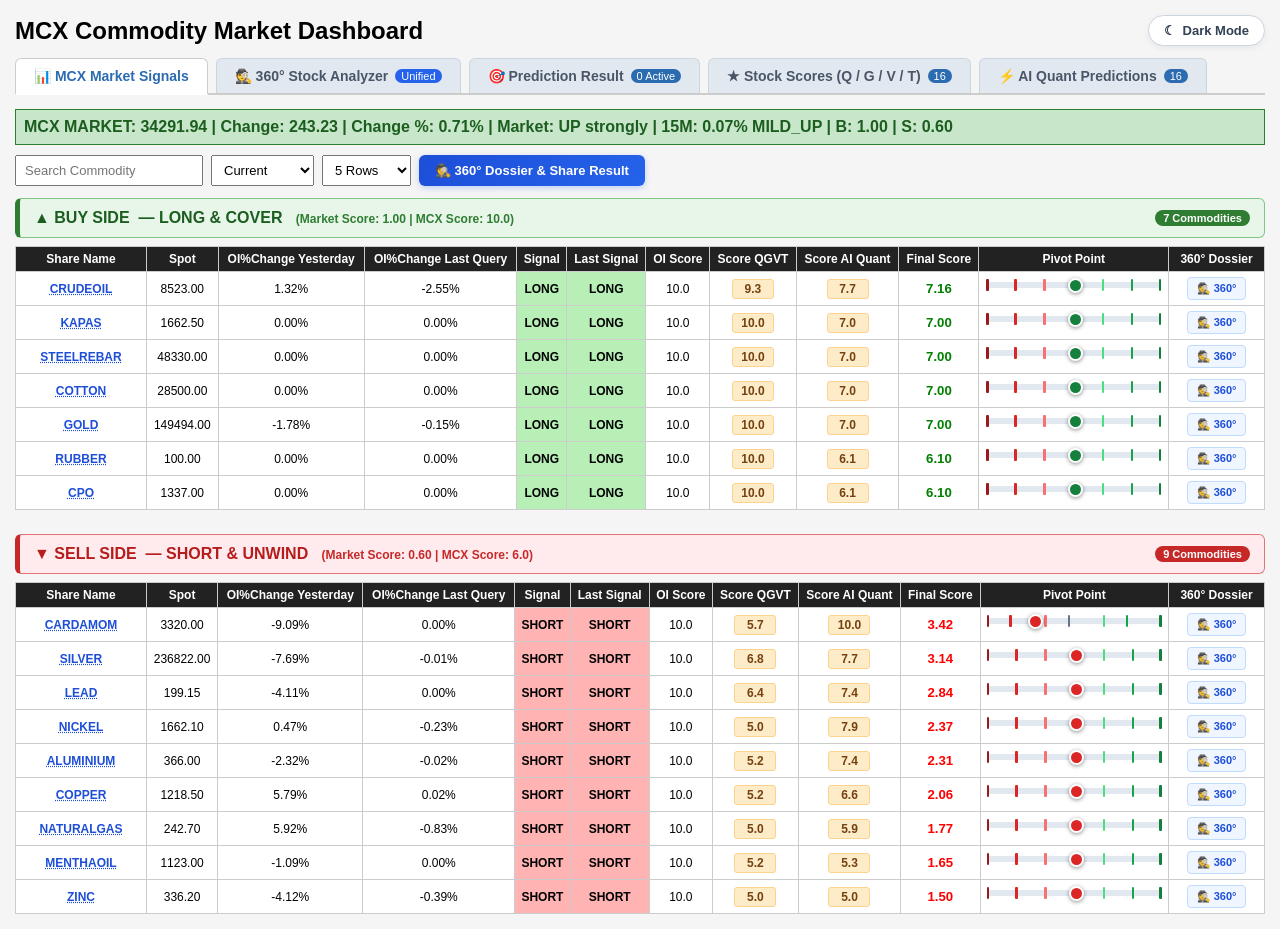
==== commit d53bbd1f: "Update market_dashboard.html via API" ====
--- a/market_dashboard.html
+++ b/market_dashboard.html
@@ -2063,7 +2063,7 @@
 <div id="tabContent-fno" class="tab-content active">
 
 <div class="nifty" style="background: #c8e6c9; border: 1px solid #2e7d32; color: #1b5e20;">
-MCX MARKET: 34268.97 | Change: 242.82 | Change %: 0.71% | Market: UP strongly | 15M: -0.06% MILD_DOWN | B: 1.00 | S: 0.60
+MCX MARKET: 34291.94 | Change: 243.23 | Change %: 0.71% | Market: UP strongly | 15M: 0.07% MILD_UP | B: 1.00 | S: 0.60
 </div>
 
 <div class="controls">
@@ -2143,11 +2143,11 @@
         <td>8523.00</td>
 
         <td>
-            3.97%
+            1.32%
         </td>
 
         <td>
-            -0.31%
+            -2.55%
         </td>
 
         <td class="signal-LONG">
@@ -2158,11 +2158,11 @@
 
         <td>10.0</td>
 
-        <td><span class="score-badge score-mid" title="Commodity Quantitative Score (5-10)">9.8</span></td>
+        <td><span class="score-badge score-mid" title="Commodity Quantitative Score (5-10)">9.3</span></td>
 
         <td><span class="score-badge score-mid" title="AI Quantitative Score (5-10)">7.7</span></td>
 
-        <td style="font-weight: bold; font-size: 1.1em; color: green;">7.55</td>
+        <td style="font-weight: bold; font-size: 1.1em; color: green;">7.16</td>
 
         <td class="pivot-cell">
             <div class="pivot-graph-wrap" tabindex="0">
@@ -2379,11 +2379,11 @@
         <td>149494.00</td>
 
         <td>
-            -1.63%
+            -1.78%
         </td>
 
         <td>
-            -0.17%
+            -0.15%
         </td>
 
         <td class="signal-LONG">
@@ -2394,11 +2394,11 @@
 
         <td>10.0</td>
 
-        <td><span class="score-badge score-mid" title="Commodity Quantitative Score (5-10)">9.8</span></td>
+        <td><span class="score-badge score-mid" title="Commodity Quantitative Score (5-10)">10.0</span></td>
 
         <td><span class="score-badge score-mid" title="AI Quantitative Score (5-10)">7.0</span></td>
 
-        <td style="font-weight: bold; font-size: 1.1em; color: green;">6.86</td>
+        <td style="font-weight: bold; font-size: 1.1em; color: green;">7.00</td>
 
         <td class="pivot-cell">
             <div class="pivot-graph-wrap" tabindex="0">
@@ -2644,11 +2644,11 @@
         <td>236822.00</td>
 
         <td>
-            -7.68%
+            -7.69%
         </td>
 
         <td>
-            -0.12%
+            -0.01%
         </td>
 
         <td class="signal-SHORT">
@@ -2757,16 +2757,16 @@
         <tr>
 
         <td>
-          <span class="symbol-clickable" onclick="openMarketAnalyzerModal('ALUMINIUM')" title="Click to open 360° Dossier for ALUMINIUM" style="cursor: pointer; color: #1d4ed8; font-weight: 700;">ALUMINIUM</span>
-        </td>
-        <td>366.00</td>
+          <span class="symbol-clickable" onclick="openMarketAnalyzerModal('NICKEL')" title="Click to open 360° Dossier for NICKEL" style="cursor: pointer; color: #1d4ed8; font-weight: 700;">NICKEL</span>
+        </td>
+        <td>1662.10</td>
 
         <td>
-            -2.30%
+            0.47%
         </td>
 
         <td>
-            0.02%
+            -0.23%
         </td>
 
         <td class="signal-SHORT">
@@ -2779,9 +2779,68 @@
 
         <td><span class="score-badge score-mid" title="Commodity Quantitative Score (5-10)">5.0</span></td>
 
-        <td><span class="score-badge score-mid" title="AI Quantitative Score (5-10)">8.2</span></td>
-
-        <td style="font-weight: bold; font-size: 1.1em; color: red;">2.46</td>
+        <td><span class="score-badge score-mid" title="AI Quantitative Score (5-10)">7.9</span></td>
+
+        <td style="font-weight: bold; font-size: 1.1em; color: red;">2.37</td>
+
+        <td class="pivot-cell">
+            <div class="pivot-graph-wrap" tabindex="0">
+              <span style="display:none">050.00</span>
+              <div class="pivot-detail-tooltip">S3: 1612.24 | S2: 1628.86 | S1: 1645.48 | P: 1662.10 | R1: 1678.72 | R2: 1695.34 | R3: 1711.96</div>
+              <div class="pivot-track">
+                <div class="pivot-pipe" style="left:0px; background:#991b1b;"></div>
+                <div class="pivot-pipe" style="left:calc(16.7% - 1px); background:#dc2626;"></div>
+                <div class="pivot-pipe" style="left:calc(33.3% - 1px); background:#f87171;"></div>
+                <div class="pivot-pipe" style="left:calc(50.0% - 1px); background:#64748b;"></div>
+                <div class="pivot-pipe" style="left:calc(66.7% - 1px); background:#4ade80;"></div>
+                <div class="pivot-pipe" style="left:calc(83.3% - 1px); background:#16a34a;"></div>
+                <div class="pivot-pipe" style="right:0px; background:#15803d;"></div>
+                <div class="pivot-ball" style="left:calc(50.0% - 5.5px); background:#dc2626;"></div>
+              </div>
+              <div class="pivot-hover-price-line">
+                <span>S3: 1612.24</span>
+                <span class="cur-price-highlight">₹1662.10</span>
+                <span>R3: 1711.96</span>
+              </div>
+            </div>
+            </td>
+
+        <td style="text-align: center;">
+          <button type="button" class="btn-row-analyze" onclick="openMarketAnalyzerModal('NICKEL')" title="Popup 360° Dossier & Share Result for NICKEL">
+            &#128373; 360°
+          </button>
+        </td>
+
+        </tr>
+        
+        <tr>
+
+        <td>
+          <span class="symbol-clickable" onclick="openMarketAnalyzerModal('ALUMINIUM')" title="Click to open 360° Dossier for ALUMINIUM" style="cursor: pointer; color: #1d4ed8; font-weight: 700;">ALUMINIUM</span>
+        </td>
+        <td>366.00</td>
+
+        <td>
+            -2.32%
+        </td>
+
+        <td>
+            -0.02%
+        </td>
+
+        <td class="signal-SHORT">
+            SHORT
+        </td>
+
+        <td class="signal-SHORT">SHORT</td>
+
+        <td>10.0</td>
+
+        <td><span class="score-badge score-mid" title="Commodity Quantitative Score (5-10)">5.2</span></td>
+
+        <td><span class="score-badge score-mid" title="AI Quantitative Score (5-10)">7.4</span></td>
+
+        <td style="font-weight: bold; font-size: 1.1em; color: red;">2.31</td>
 
         <td class="pivot-cell">
             <div class="pivot-graph-wrap" tabindex="0">
@@ -2816,16 +2875,16 @@
         <tr>
 
         <td>
-          <span class="symbol-clickable" onclick="openMarketAnalyzerModal('NICKEL')" title="Click to open 360° Dossier for NICKEL" style="cursor: pointer; color: #1d4ed8; font-weight: 700;">NICKEL</span>
-        </td>
-        <td>1662.10</td>
+          <span class="symbol-clickable" onclick="openMarketAnalyzerModal('COPPER')" title="Click to open 360° Dossier for COPPER" style="cursor: pointer; color: #1d4ed8; font-weight: 700;">COPPER</span>
+        </td>
+        <td>1218.50</td>
 
         <td>
-            0.71%
+            5.79%
         </td>
 
         <td>
-            0.00%
+            0.02%
         </td>
 
         <td class="signal-SHORT">
@@ -2838,14 +2897,14 @@
 
         <td><span class="score-badge score-mid" title="Commodity Quantitative Score (5-10)">5.2</span></td>
 
-        <td><span class="score-badge score-mid" title="AI Quantitative Score (5-10)">7.9</span></td>
-
-        <td style="font-weight: bold; font-size: 1.1em; color: red;">2.46</td>
+        <td><span class="score-badge score-mid" title="AI Quantitative Score (5-10)">6.6</span></td>
+
+        <td style="font-weight: bold; font-size: 1.1em; color: red;">2.06</td>
 
         <td class="pivot-cell">
             <div class="pivot-graph-wrap" tabindex="0">
               <span style="display:none">050.00</span>
-              <div class="pivot-detail-tooltip">S3: 1612.24 | S2: 1628.86 | S1: 1645.48 | P: 1662.10 | R1: 1678.72 | R2: 1695.34 | R3: 1711.96</div>
+              <div class="pivot-detail-tooltip">S3: 1181.96 | S2: 1194.14 | S1: 1206.32 | P: 1218.50 | R1: 1230.68 | R2: 1242.86 | R3: 1255.04</div>
               <div class="pivot-track">
                 <div class="pivot-pipe" style="left:0px; background:#991b1b;"></div>
                 <div class="pivot-pipe" style="left:calc(16.7% - 1px); background:#dc2626;"></div>
@@ -2857,15 +2916,15 @@
                 <div class="pivot-ball" style="left:calc(50.0% - 5.5px); background:#dc2626;"></div>
               </div>
               <div class="pivot-hover-price-line">
-                <span>S3: 1612.24</span>
-                <span class="cur-price-highlight">₹1662.10</span>
-                <span>R3: 1711.96</span>
+                <span>S3: 1181.96</span>
+                <span class="cur-price-highlight">₹1218.50</span>
+                <span>R3: 1255.04</span>
               </div>
             </div>
             </td>
 
         <td style="text-align: center;">
-          <button type="button" class="btn-row-analyze" onclick="openMarketAnalyzerModal('NICKEL')" title="Popup 360° Dossier & Share Result for NICKEL">
+          <button type="button" class="btn-row-analyze" onclick="openMarketAnalyzerModal('COPPER')" title="Popup 360° Dossier & Share Result for COPPER">
             &#128373; 360°
           </button>
         </td>
@@ -2880,11 +2939,11 @@
         <td>242.70</td>
 
         <td>
-            6.80%
+            5.92%
         </td>
 
         <td>
-            1.02%
+            -0.83%
         </td>
 
         <td class="signal-SHORT">
@@ -2895,11 +2954,11 @@
 
         <td>10.0</td>
 
-        <td><span class="score-badge score-mid" title="Commodity Quantitative Score (5-10)">5.2</span></td>
-
-        <td><span class="score-badge score-mid" title="AI Quantitative Score (5-10)">6.6</span></td>
-
-        <td style="font-weight: bold; font-size: 1.1em; color: red;">2.06</td>
+        <td><span class="score-badge score-mid" title="Commodity Quantitative Score (5-10)">5.0</span></td>
+
+        <td><span class="score-badge score-mid" title="AI Quantitative Score (5-10)">5.9</span></td>
+
+        <td style="font-weight: bold; font-size: 1.1em; color: red;">1.77</td>
 
         <td class="pivot-cell">
             <div class="pivot-graph-wrap" tabindex="0">
@@ -2934,65 +2993,6 @@
         <tr>
 
         <td>
-          <span class="symbol-clickable" onclick="openMarketAnalyzerModal('COPPER')" title="Click to open 360° Dossier for COPPER" style="cursor: pointer; color: #1d4ed8; font-weight: 700;">COPPER</span>
-        </td>
-        <td>1218.50</td>
-
-        <td>
-            5.76%
-        </td>
-
-        <td>
-            -0.29%
-        </td>
-
-        <td class="signal-SHORT">
-            SHORT
-        </td>
-
-        <td class="signal-SHORT">SHORT</td>
-
-        <td>10.0</td>
-
-        <td><span class="score-badge score-mid" title="Commodity Quantitative Score (5-10)">5.0</span></td>
-
-        <td><span class="score-badge score-mid" title="AI Quantitative Score (5-10)">5.9</span></td>
-
-        <td style="font-weight: bold; font-size: 1.1em; color: red;">1.77</td>
-
-        <td class="pivot-cell">
-            <div class="pivot-graph-wrap" tabindex="0">
-              <span style="display:none">050.00</span>
-              <div class="pivot-detail-tooltip">S3: 1181.96 | S2: 1194.14 | S1: 1206.32 | P: 1218.50 | R1: 1230.68 | R2: 1242.86 | R3: 1255.04</div>
-              <div class="pivot-track">
-                <div class="pivot-pipe" style="left:0px; background:#991b1b;"></div>
-                <div class="pivot-pipe" style="left:calc(16.7% - 1px); background:#dc2626;"></div>
-                <div class="pivot-pipe" style="left:calc(33.3% - 1px); background:#f87171;"></div>
-                <div class="pivot-pipe" style="left:calc(50.0% - 1px); background:#64748b;"></div>
-                <div class="pivot-pipe" style="left:calc(66.7% - 1px); background:#4ade80;"></div>
-                <div class="pivot-pipe" style="left:calc(83.3% - 1px); background:#16a34a;"></div>
-                <div class="pivot-pipe" style="right:0px; background:#15803d;"></div>
-                <div class="pivot-ball" style="left:calc(50.0% - 5.5px); background:#dc2626;"></div>
-              </div>
-              <div class="pivot-hover-price-line">
-                <span>S3: 1181.96</span>
-                <span class="cur-price-highlight">₹1218.50</span>
-                <span>R3: 1255.04</span>
-              </div>
-            </div>
-            </td>
-
-        <td style="text-align: center;">
-          <button type="button" class="btn-row-analyze" onclick="openMarketAnalyzerModal('COPPER')" title="Popup 360° Dossier & Share Result for COPPER">
-            &#128373; 360°
-          </button>
-        </td>
-
-        </tr>
-        
-        <tr>
-
-        <td>
           <span class="symbol-clickable" onclick="openMarketAnalyzerModal('MENTHAOIL')" title="Click to open 360° Dossier for MENTHAOIL" style="cursor: pointer; color: #1d4ed8; font-weight: 700;">MENTHAOIL</span>
         </td>
         <td>1123.00</td>
@@ -3057,11 +3057,11 @@
         <td>336.20</td>
 
         <td>
-            -3.75%
+            -4.12%
         </td>
 
         <td>
-            -0.05%
+            -0.39%
         </td>
 
         <td class="signal-SHORT">
@@ -3293,7 +3293,7 @@
           <td><b>NICKEL</b></td>
           <td><span class="badge-sell">SELL</span></td>
           <td class="signal-SHORT">SHORT</td>
-          <td><span class='badge-stk badge-stk-hi' style='font-size:12px; font-weight:700;'>9.2</span></td>
+          <td><span class='badge-stk badge-stk-hi' style='font-size:12px; font-weight:700;'>9.3</span></td>
           <td>2026-10-08 21:27</td>
           <td>₹1662.10</td>
           <td style='font-weight:700; color:#15803d;' title='Target Price (0.8%): ₹1648.80'>₹1648.80 <span style='font-size:11px; font-weight:normal;'>(-0.8%)</span></td>
@@ -3308,7 +3308,7 @@
           <td><b>CRUDEOIL</b></td>
           <td><span class="badge-sell">SELL</span></td>
           <td class="signal-SHORT">SHORT</td>
-          <td><span class='badge-stk badge-stk-hi' style='font-size:12px; font-weight:700;'>8.2</span></td>
+          <td><span class='badge-stk badge-stk-hi' style='font-size:12px; font-weight:700;'>8.3</span></td>
           <td>2026-10-08 21:34</td>
           <td>₹8523.00</td>
           <td style='font-weight:700; color:#15803d;' title='Target Price (0.8%): ₹8454.82'>₹8454.82 <span style='font-size:11px; font-weight:normal;'>(-0.8%)</span></td>
@@ -3323,7 +3323,7 @@
           <td><b>COPPER</b></td>
           <td><span class="badge-sell">SELL</span></td>
           <td class="signal-SHORT">SHORT</td>
-          <td><span class='badge-stk badge-stk-hi' style='font-size:12px; font-weight:700;'>9.3</span></td>
+          <td><span class='badge-stk badge-stk-hi' style='font-size:12px; font-weight:700;'>9.2</span></td>
           <td>2026-10-08 21:27</td>
           <td>₹1218.50</td>
           <td style='font-weight:700; color:#15803d;' title='Target Price (0.8%): ₹1208.75'>₹1208.75 <span style='font-size:11px; font-weight:normal;'>(-0.8%)</span></td>
@@ -3516,6 +3516,24 @@
         <tr>
           <td style="color:#777; font-weight:bold;">4</td>
           <td style="text-align:left;">
+            <strong>GOLD</strong>
+            <div style="font-size:10px; color:#666;">GOLD</div>
+          </td>
+          <td>149494.00</td>
+          <td><span class="signal-LONG sig-pill">LONG</span></td>
+          <td><span class="score-badge score-high" title="MC Score: 8.6/10 (Raw MC Score: 86/100)">8.6</span></td>
+          <td class="sub-score">48</td>
+          <td class="sub-score">51</td>
+          <td class="sub-score">100</td>
+          <td class="sub-score">90</td>
+          <td>—</td>
+          <td style="text-align:left; font-size:11px; max-width:320px; white-space:normal; line-height:1.3;">Quantitative Signal: LONG | Price: 0.07% | OI: -0.15%</td>
+          <td><a href="https://www.moneycontrol.com/commodity/mcx-gold-price?type=futures" target="_blank" class="mc-link-btn" title="View GOLD on MoneyControl">MC &#8599;</a></td>
+        </tr>
+        
+        <tr>
+          <td style="color:#777; font-weight:bold;">5</td>
+          <td style="text-align:left;">
             <strong>CPO</strong>
             <div style="font-size:10px; color:#666;">CPO</div>
           </td>
@@ -3532,7 +3550,7 @@
         </tr>
         
         <tr>
-          <td style="color:#777; font-weight:bold;">5</td>
+          <td style="color:#777; font-weight:bold;">6</td>
           <td style="text-align:left;">
             <strong>COTTON</strong>
             <div style="font-size:10px; color:#666;">COTTON</div>
@@ -3550,24 +3568,6 @@
         </tr>
         
         <tr>
-          <td style="color:#777; font-weight:bold;">6</td>
-          <td style="text-align:left;">
-            <strong>GOLD</strong>
-            <div style="font-size:10px; color:#666;">GOLD</div>
-          </td>
-          <td>149494.00</td>
-          <td><span class="signal-LONG sig-pill">LONG</span></td>
-          <td><span class="score-badge score-high" title="MC Score: 8.5/10 (Raw MC Score: 85/100)">8.5</span></td>
-          <td class="sub-score">48</td>
-          <td class="sub-score">49</td>
-          <td class="sub-score">100</td>
-          <td class="sub-score">90</td>
-          <td>—</td>
-          <td style="text-align:left; font-size:11px; max-width:320px; white-space:normal; line-height:1.3;">Quantitative Signal: LONG | Price: -0.06% | OI: -0.17%</td>
-          <td><a href="https://www.moneycontrol.com/commodity/mcx-gold-price?type=futures" target="_blank" class="mc-link-btn" title="View GOLD on MoneyControl">MC &#8599;</a></td>
-        </tr>
-        
-        <tr>
           <td style="color:#777; font-weight:bold;">7</td>
           <td style="text-align:left;">
             <strong>CRUDEOIL</strong>
@@ -3575,13 +3575,13 @@
           </td>
           <td>8523.00</td>
           <td><span class="signal-LONG sig-pill">LONG</span></td>
-          <td><span class="score-badge score-high" title="MC Score: 8.5/10 (Raw MC Score: 85/100)">8.5</span></td>
-          <td class="sub-score">47</td>
-          <td class="sub-score">49</td>
+          <td><span class="score-badge score-high" title="MC Score: 8.3/10 (Raw MC Score: 83/100)">8.3</span></td>
+          <td class="sub-score">25</td>
+          <td class="sub-score">51</td>
           <td class="sub-score">100</td>
           <td class="sub-score">90</td>
           <td>—</td>
-          <td style="text-align:left; font-size:11px; max-width:320px; white-space:normal; line-height:1.3;">Quantitative Signal: LONG | Price: -0.06% | OI: -0.31%</td>
+          <td style="text-align:left; font-size:11px; max-width:320px; white-space:normal; line-height:1.3;">Quantitative Signal: LONG | Price: 0.07% | OI: -2.55%</td>
           <td><a href="https://www.moneycontrol.com/commodity/mcx-crudeoil-price?type=futures" target="_blank" class="mc-link-btn" title="View CRUDEOIL on MoneyControl">MC &#8599;</a></td>
         </tr>
         
@@ -3594,12 +3594,12 @@
           <td>236822.00</td>
           <td><span class="signal-SHORT sig-pill">SHORT</span></td>
           <td><span class="score-badge score-high" title="MC Score: 7.2/10 (Raw MC Score: 72/100)">7.2</span></td>
-          <td class="sub-score">49</td>
+          <td class="sub-score">50</td>
           <td class="sub-score">100</td>
           <td class="sub-score">0</td>
           <td class="sub-score">10</td>
           <td>—</td>
-          <td style="text-align:left; font-size:11px; max-width:320px; white-space:normal; line-height:1.3;">Quantitative Signal: SHORT | Price: 7.32% | OI: -0.12%</td>
+          <td style="text-align:left; font-size:11px; max-width:320px; white-space:normal; line-height:1.3;">Quantitative Signal: SHORT | Price: 7.32% | OI: -0.01%</td>
           <td><a href="https://www.moneycontrol.com/commodity/mcx-silver-price?type=futures" target="_blank" class="mc-link-btn" title="View SILVER on MoneyControl">MC &#8599;</a></td>
         </tr>
         
@@ -3642,42 +3642,6 @@
         <tr>
           <td style="color:#777; font-weight:bold;">11</td>
           <td style="text-align:left;">
-            <strong>NICKEL</strong>
-            <div style="font-size:10px; color:#666;">NICKEL</div>
-          </td>
-          <td>1662.10</td>
-          <td><span class="signal-SHORT sig-pill">SHORT</span></td>
-          <td><span class="score-badge score-mid" title="MC Score: 6.5/10 (Raw MC Score: 64/100)">6.5</span></td>
-          <td class="sub-score">50</td>
-          <td class="sub-score">50</td>
-          <td class="sub-score">0</td>
-          <td class="sub-score">10</td>
-          <td>—</td>
-          <td style="text-align:left; font-size:11px; max-width:320px; white-space:normal; line-height:1.3;">Quantitative Signal: SHORT | Price: 0.00% | OI: 0.0%</td>
-          <td><a href="https://www.moneycontrol.com/commodity/mcx-nickel-price?type=futures" target="_blank" class="mc-link-btn" title="View NICKEL on MoneyControl">MC &#8599;</a></td>
-        </tr>
-        
-        <tr>
-          <td style="color:#777; font-weight:bold;">12</td>
-          <td style="text-align:left;">
-            <strong>NATURALGAS</strong>
-            <div style="font-size:10px; color:#666;">NATURALGAS</div>
-          </td>
-          <td>242.70</td>
-          <td><span class="signal-SHORT sig-pill">SHORT</span></td>
-          <td><span class="score-badge score-mid" title="MC Score: 6.5/10 (Raw MC Score: 65/100)">6.5</span></td>
-          <td class="sub-score">60</td>
-          <td class="sub-score">49</td>
-          <td class="sub-score">0</td>
-          <td class="sub-score">10</td>
-          <td>—</td>
-          <td style="text-align:left; font-size:11px; max-width:320px; white-space:normal; line-height:1.3;">Quantitative Signal: SHORT | Price: -0.06% | OI: 1.02%</td>
-          <td><a href="https://www.moneycontrol.com/commodity/mcx-naturalgas-price?type=futures" target="_blank" class="mc-link-btn" title="View NATURALGAS on MoneyControl">MC &#8599;</a></td>
-        </tr>
-        
-        <tr>
-          <td style="color:#777; font-weight:bold;">13</td>
-          <td style="text-align:left;">
             <strong>MENTHAOIL</strong>
             <div style="font-size:10px; color:#666;">MENTHAOIL</div>
           </td>
@@ -3694,6 +3658,42 @@
         </tr>
         
         <tr>
+          <td style="color:#777; font-weight:bold;">12</td>
+          <td style="text-align:left;">
+            <strong>COPPER</strong>
+            <div style="font-size:10px; color:#666;">COPPER</div>
+          </td>
+          <td>1218.50</td>
+          <td><span class="signal-SHORT sig-pill">SHORT</span></td>
+          <td><span class="score-badge score-mid" title="MC Score: 6.5/10 (Raw MC Score: 65/100)">6.5</span></td>
+          <td class="sub-score">50</td>
+          <td class="sub-score">50</td>
+          <td class="sub-score">0</td>
+          <td class="sub-score">10</td>
+          <td>—</td>
+          <td style="text-align:left; font-size:11px; max-width:320px; white-space:normal; line-height:1.3;">Quantitative Signal: SHORT | Price: 0.00% | OI: 0.02%</td>
+          <td><a href="https://www.moneycontrol.com/commodity/mcx-copper-price?type=futures" target="_blank" class="mc-link-btn" title="View COPPER on MoneyControl">MC &#8599;</a></td>
+        </tr>
+        
+        <tr>
+          <td style="color:#777; font-weight:bold;">13</td>
+          <td style="text-align:left;">
+            <strong>ALUMINIUM</strong>
+            <div style="font-size:10px; color:#666;">ALUMINIUM</div>
+          </td>
+          <td>366.00</td>
+          <td><span class="signal-SHORT sig-pill">SHORT</span></td>
+          <td><span class="score-badge score-mid" title="MC Score: 6.5/10 (Raw MC Score: 65/100)">6.5</span></td>
+          <td class="sub-score">50</td>
+          <td class="sub-score">51</td>
+          <td class="sub-score">0</td>
+          <td class="sub-score">10</td>
+          <td>—</td>
+          <td style="text-align:left; font-size:11px; max-width:320px; white-space:normal; line-height:1.3;">Quantitative Signal: SHORT | Price: 0.07% | OI: -0.02%</td>
+          <td><a href="https://www.moneycontrol.com/commodity/mcx-aluminium-price?type=futures" target="_blank" class="mc-link-btn" title="View ALUMINIUM on MoneyControl">MC &#8599;</a></td>
+        </tr>
+        
+        <tr>
           <td style="color:#777; font-weight:bold;">14</td>
           <td style="text-align:left;">
             <strong>ZINC</strong>
@@ -3702,49 +3702,49 @@
           <td>336.20</td>
           <td><span class="signal-SHORT sig-pill">SHORT</span></td>
           <td><span class="score-badge score-mid" title="MC Score: 6.4/10 (Raw MC Score: 64/100)">6.4</span></td>
-          <td class="sub-score">50</td>
-          <td class="sub-score">49</td>
+          <td class="sub-score">46</td>
+          <td class="sub-score">51</td>
           <td class="sub-score">0</td>
           <td class="sub-score">10</td>
           <td>—</td>
-          <td style="text-align:left; font-size:11px; max-width:320px; white-space:normal; line-height:1.3;">Quantitative Signal: SHORT | Price: -0.06% | OI: -0.05%</td>
+          <td style="text-align:left; font-size:11px; max-width:320px; white-space:normal; line-height:1.3;">Quantitative Signal: SHORT | Price: 0.07% | OI: -0.39%</td>
           <td><a href="https://www.moneycontrol.com/commodity/mcx-zinc-price?type=futures" target="_blank" class="mc-link-btn" title="View ZINC on MoneyControl">MC &#8599;</a></td>
         </tr>
         
         <tr>
           <td style="color:#777; font-weight:bold;">15</td>
           <td style="text-align:left;">
-            <strong>COPPER</strong>
-            <div style="font-size:10px; color:#666;">COPPER</div>
+            <strong>NICKEL</strong>
+            <div style="font-size:10px; color:#666;">NICKEL</div>
           </td>
-          <td>1218.50</td>
+          <td>1662.10</td>
           <td><span class="signal-SHORT sig-pill">SHORT</span></td>
           <td><span class="score-badge score-mid" title="MC Score: 6.4/10 (Raw MC Score: 64/100)">6.4</span></td>
-          <td class="sub-score">47</td>
+          <td class="sub-score">48</td>
           <td class="sub-score">50</td>
           <td class="sub-score">0</td>
           <td class="sub-score">10</td>
           <td>—</td>
-          <td style="text-align:left; font-size:11px; max-width:320px; white-space:normal; line-height:1.3;">Quantitative Signal: SHORT | Price: 0.00% | OI: -0.29%</td>
-          <td><a href="https://www.moneycontrol.com/commodity/mcx-copper-price?type=futures" target="_blank" class="mc-link-btn" title="View COPPER on MoneyControl">MC &#8599;</a></td>
+          <td style="text-align:left; font-size:11px; max-width:320px; white-space:normal; line-height:1.3;">Quantitative Signal: SHORT | Price: 0.00% | OI: -0.23%</td>
+          <td><a href="https://www.moneycontrol.com/commodity/mcx-nickel-price?type=futures" target="_blank" class="mc-link-btn" title="View NICKEL on MoneyControl">MC &#8599;</a></td>
         </tr>
         
         <tr>
           <td style="color:#777; font-weight:bold;">16</td>
           <td style="text-align:left;">
-            <strong>ALUMINIUM</strong>
-            <div style="font-size:10px; color:#666;">ALUMINIUM</div>
+            <strong>NATURALGAS</strong>
+            <div style="font-size:10px; color:#666;">NATURALGAS</div>
           </td>
-          <td>366.00</td>
+          <td>242.70</td>
           <td><span class="signal-SHORT sig-pill">SHORT</span></td>
           <td><span class="score-badge score-mid" title="MC Score: 6.4/10 (Raw MC Score: 64/100)">6.4</span></td>
-          <td class="sub-score">50</td>
-          <td class="sub-score">49</td>
+          <td class="sub-score">42</td>
+          <td class="sub-score">51</td>
           <td class="sub-score">0</td>
           <td class="sub-score">10</td>
           <td>—</td>
-          <td style="text-align:left; font-size:11px; max-width:320px; white-space:normal; line-height:1.3;">Quantitative Signal: SHORT | Price: -0.06% | OI: 0.02%</td>
-          <td><a href="https://www.moneycontrol.com/commodity/mcx-aluminium-price?type=futures" target="_blank" class="mc-link-btn" title="View ALUMINIUM on MoneyControl">MC &#8599;</a></td>
+          <td style="text-align:left; font-size:11px; max-width:320px; white-space:normal; line-height:1.3;">Quantitative Signal: SHORT | Price: 0.07% | OI: -0.83%</td>
+          <td><a href="https://www.moneycontrol.com/commodity/mcx-naturalgas-price?type=futures" target="_blank" class="mc-link-btn" title="View NATURALGAS on MoneyControl">MC &#8599;</a></td>
         </tr>
         
 </tbody>
@@ -3782,7 +3782,7 @@
       <div class="quant-title-wrap">
         <h3>&#9889; Quantitative Predictive Intelligence Engine</h3>
         <div class="quant-title-sub">
-          Universe Analyzed: <strong>16 Commodities</strong> | Timestamp: <strong>2026-10-09T22:07:28.488519 IST</strong> | MCX MARKET: <strong>₹34,268.97 (+0.71%) [UP]</strong>
+          Universe Analyzed: <strong>16 Commodities</strong> | Timestamp: <strong>2026-10-09T22:23:46.788946 IST</strong> | MCX MARKET: <strong>₹34,291.94 (+0.71%) [UP]</strong>
         </div>
       </div>
       <div class="quant-breadth-pills">
@@ -3956,7 +3956,7 @@
         </thead>
         <tbody id="quantTableBody">
           
-    <tr data-symbol="GOLD" data-company="gold" data-isig="NEUTRAL" data-stsig="NEUTRAL" data-risk="LOW">
+    <tr data-symbol="GOLD" data-company="gold" data-isig="NEUTRAL" data-stsig="NEUTRAL" data-risk="MODERATE">
       <td style="color:#94a3b8; font-weight:600; text-align:center;">1</td>
       <td>
         <div class="quant-stock-cell">
@@ -3967,7 +3967,7 @@
       </td>
       <td>
         <div style="font-weight:700;">₹149,494.00</div>
-        <div style="font-size:10.5px; color:#15803d; font-weight:600;" title="Futures Basis %">Basis: +1.19%</div>
+        <div style="font-size:10.5px; color:#15803d; font-weight:600;" title="Futures Basis %">Basis: +1.29%</div>
       </td>
       <td>
         <span class="quant-sig-pill sig-long">LONG</span>
@@ -4031,8 +4031,8 @@
       </td>
       
       <!-- Risk -->
-      <td data-val="5">
-        <span class="quant-risk-badge risk-low">LOW</span>
+      <td data-val="25">
+        <span class="quant-risk-badge risk-moderate">MODERATE</span>
       </td>
       
       <!-- Actions -->
@@ -4052,7 +4052,7 @@
       </td>
       <td>
         <div style="font-weight:700;">₹8,523.00</div>
-        <div style="font-size:10.5px; color:#15803d; font-weight:600;" title="Futures Basis %">Basis: +3.91%</div>
+        <div style="font-size:10.5px; color:#15803d; font-weight:600;" title="Futures Basis %">Basis: +3.70%</div>
       </td>
       <td>
         <span class="quant-sig-pill sig-long">LONG</span>
@@ -4137,7 +4137,7 @@
       </td>
       <td>
         <div style="font-weight:700;">₹236,822.00</div>
-        <div style="font-size:10.5px; color:#b91c1c; font-weight:600;" title="Futures Basis %">Basis: -4.76%</div>
+        <div style="font-size:10.5px; color:#b91c1c; font-weight:600;" title="Futures Basis %">Basis: -4.68%</div>
       </td>
       <td>
         <span class="quant-sig-pill sig-short">SHORT</span>
@@ -4222,7 +4222,7 @@
       </td>
       <td>
         <div style="font-weight:700;">₹336.20</div>
-        <div style="font-size:10.5px; color:#15803d; font-weight:600;" title="Futures Basis %">Basis: +25.45%</div>
+        <div style="font-size:10.5px; color:#15803d; font-weight:600;" title="Futures Basis %">Basis: +25.52%</div>
       </td>
       <td>
         <span class="quant-sig-pill sig-short">SHORT</span>
@@ -4307,7 +4307,7 @@
       </td>
       <td>
         <div style="font-weight:700;">₹242.70</div>
-        <div style="font-size:10.5px; color:#15803d; font-weight:600;" title="Futures Basis %">Basis: +28.92%</div>
+        <div style="font-size:10.5px; color:#15803d; font-weight:600;" title="Futures Basis %">Basis: +28.64%</div>
       </td>
       <td>
         <span class="quant-sig-pill sig-short">SHORT</span>
@@ -4326,20 +4326,20 @@
       </td>
       
       <!-- Intraday SELL -->
-      <td class="quant-meter-cell col-intra" data-val="43.0">
+      <td class="quant-meter-cell col-intra" data-val="36.0">
         <div class="quant-score-val-wrap">
-          <span class="score-num-neutral">43.0</span>
+          <span class="score-num-neutral">36.0</span>
           <span style="font-size:10px; color:#94a3b8;">/100</span>
         </div>
         <div class="quant-bar-bg">
-          <div class="quant-bar-fill bar-sell-low" style="width:43.0%;"></div>
+          <div class="quant-bar-fill bar-sell-low" style="width:36.0%;"></div>
         </div>
       </td>
       
       <!-- Intraday Signal -->
       <td class="col-intra" data-val="NEUTRAL">
         <span class="quant-sig-pill sig-neutral">NEUTRAL</span>
-        <span class="quant-conf-pill">34%</span>
+        <span class="quant-conf-pill">28%</span>
       </td>
       
       <!-- Short-Term BUY -->
@@ -4392,7 +4392,7 @@
       </td>
       <td>
         <div style="font-weight:700;">₹1,218.50</div>
-        <div style="font-size:10.5px; color:#15803d; font-weight:600;" title="Futures Basis %">Basis: +17.07%</div>
+        <div style="font-size:10.5px; color:#15803d; font-weight:600;" title="Futures Basis %">Basis: +17.11%</div>
       </td>
       <td>
         <span class="quant-sig-pill sig-short">SHORT</span>
@@ -4411,20 +4411,20 @@
       </td>
       
       <!-- Intraday SELL -->
-      <td class="quant-meter-cell col-intra" data-val="36.0">
+      <td class="quant-meter-cell col-intra" data-val="43.0">
         <div class="quant-score-val-wrap">
-          <span class="score-num-neutral">36.0</span>
+          <span class="score-num-neutral">43.0</span>
           <span style="font-size:10px; color:#94a3b8;">/100</span>
         </div>
         <div class="quant-bar-bg">
-          <div class="quant-bar-fill bar-sell-low" style="width:36.0%;"></div>
+          <div class="quant-bar-fill bar-sell-low" style="width:43.0%;"></div>
         </div>
       </td>
       
       <!-- Intraday Signal -->
       <td class="col-intra" data-val="NEUTRAL">
         <span class="quant-sig-pill sig-neutral">NEUTRAL</span>
-        <span class="quant-conf-pill">28%</span>
+        <span class="quant-conf-pill">34%</span>
       </td>
       
       <!-- Short-Term BUY -->
@@ -4562,7 +4562,7 @@
       </td>
       <td>
         <div style="font-weight:700;">₹1,662.10</div>
-        <div style="font-size:10.5px; color:#b91c1c; font-weight:600;" title="Futures Basis %">Basis: -8.07%</div>
+        <div style="font-size:10.5px; color:#b91c1c; font-weight:600;" title="Futures Basis %">Basis: -8.00%</div>
       </td>
       <td>
         <span class="quant-sig-pill sig-short">SHORT</span>
@@ -4647,7 +4647,7 @@
       </td>
       <td>
         <div style="font-weight:700;">₹366.00</div>
-        <div style="font-size:10.5px; color:#b91c1c; font-weight:600;" title="Futures Basis %">Basis: -8.36%</div>
+        <div style="font-size:10.5px; color:#b91c1c; font-weight:600;" title="Futures Basis %">Basis: -8.29%</div>
       </td>
       <td>
         <span class="quant-sig-pill sig-short">SHORT</span>
@@ -4666,20 +4666,20 @@
       </td>
       
       <!-- Intraday SELL -->
-      <td class="quant-meter-cell col-intra" data-val="50.5">
+      <td class="quant-meter-cell col-intra" data-val="43.5">
         <div class="quant-score-val-wrap">
-          <span class="score-num-neutral">50.5</span>
+          <span class="score-num-neutral">43.5</span>
           <span style="font-size:10px; color:#94a3b8;">/100</span>
         </div>
         <div class="quant-bar-bg">
-          <div class="quant-bar-fill bar-sell-med" style="width:50.5%;"></div>
+          <div class="quant-bar-fill bar-sell-low" style="width:43.5%;"></div>
         </div>
       </td>
       
       <!-- Intraday Signal -->
       <td class="col-intra" data-val="NEUTRAL">
         <span class="quant-sig-pill sig-neutral">NEUTRAL</span>
-        <span class="quant-conf-pill">48%</span>
+        <span class="quant-conf-pill">41%</span>
       </td>
       
       <!-- Short-Term BUY -->
@@ -5698,7 +5698,7 @@
 })();
 
 // ── 360° Unified Commodity Analyzer Engine ──────────────────────────────
-const ANALYZER_DATA = {"ALUMINIUM": {"symbol": "ALUMINIUM", "company_name": "ALUMINIUM", "spot": "366.0000", "mc_url": "https://www.moneycontrol.com/commodity/mcx-aluminium-aluminium/", "score": {"total_score": 6.4, "raw_score": 64.36825, "q_score": 50.2, "g_score": 48.98833333333333, "v_score": 0.0, "t_score": 10.0, "neo_proxy": null, "oneliner": "Quantitative Signal: SHORT | Price: -0.06% | OI: 0.02%"}, "fno": {"signal": "SHORT", "last_signal": "SHORT", "final_score": 2.46, "share_score": 10.0, "oi_yesterday": -2.3, "oi_last_query": 0.02, "profit": null, "pivot": 366.0, "r1": 369.66, "r2": 373.32, "s1": 362.34, "s2": 358.68, "zone": "P-R1", "bias": "NEUTRAL", "dist_pivot": 0.0, "oi_status": null}, "quant": {"intraday_signal": "NEUTRAL", "intraday_conf": 47.7, "intraday_factors": ["Aggressive Short Buildup (Price \u2193, OI \u2191)", "Intra-cycle Short additions (+5 contracts)", "Futures backwardation discount (-8.36% basis)"], "short_term_signal": "SELL", "short_term_conf": 68.7, "short_term_factors": ["Continuous Short buildup across cycles", "Weak balance sheet / fundamental vulnerability (Q: 0)", "Persistent futures backwardation discount (-8.36% basis)"], "risk_level": "MODERATE", "risk_flags": ["Elevated futures basis dislocation (-8.36%)"]}}, "CARDAMOM": {"symbol": "CARDAMOM", "company_name": "CARDAMOM", "spot": "3320.0000", "mc_url": "https://www.moneycontrol.com/commodity/mcx-cardamom-cardamom/", "score": {"total_score": 6.7, "raw_score": 67.25, "q_score": 50.0, "g_score": 46.0, "v_score": 67.0, "t_score": 10.0, "neo_proxy": null, "oneliner": "Quantitative Signal: SHORT | Price: -0.24% | OI: 0.0%"}, "fno": {"signal": "SHORT", "last_signal": "SHORT", "final_score": 3.42, "share_score": 10.0, "oi_yesterday": -9.09, "oi_last_query": 0.0, "profit": null, "pivot": 3326.0, "r1": 3332.0, "r2": 3336.0, "s1": 3322.0, "s2": 3316.0, "zone": "S2-S1", "bias": "BEARISH", "dist_pivot": -0.18, "oi_status": null}, "quant": {"intraday_signal": "SELL", "intraday_conf": 70.9, "intraday_factors": ["Breakdown below Pivot S1 (Rs.3,322.0)", "Trading right at session lows (0% of range)", "Aggressive Short Buildup (Price \u2193, OI \u2191)"], "short_term_signal": "SELL", "short_term_conf": 71.3, "short_term_factors": ["Multi-day price breakdown below Floor Pivot", "Continuous Short buildup across cycles", "Weak balance sheet / fundamental vulnerability (Q: 0)"], "risk_level": "LOW", "risk_flags": ["Normal trading volatility within standard pivot boundaries", "Healthy basis and orderly flow"]}}, "COPPER": {"symbol": "COPPER", "company_name": "COPPER", "spot": "1218.5000", "mc_url": "https://www.moneycontrol.com/commodity/mcx-copper-copper/", "score": {"total_score": 6.4, "raw_score": 64.21000000000001, "q_score": 47.099999999999994, "g_score": 50.0, "v_score": 0.0, "t_score": 10.0, "neo_proxy": null, "oneliner": "Quantitative Signal: SHORT | Price: 0.00% | OI: -0.29%"}, "fno": {"signal": "SHORT", "last_signal": "SHORT", "final_score": 1.77, "share_score": 10.0, "oi_yesterday": 5.76, "oi_last_query": -0.29, "profit": null, "pivot": 1218.5, "r1": 1230.68, "r2": 1242.86, "s1": 1206.32, "s2": 1194.14, "zone": "P-R1", "bias": "NEUTRAL", "dist_pivot": 0.0, "oi_status": null}, "quant": {"intraday_signal": "NEUTRAL", "intraday_conf": 27.9, "intraday_factors": ["Aggressive Short Buildup (Price \u2193, OI \u2191)"], "short_term_signal": "NEUTRAL", "short_term_conf": 46.4, "short_term_factors": ["Persistent institutional short accumulation (+5.8% DoD OI)", "Continuous Short buildup across cycles", "Weak balance sheet / fundamental vulnerability (Q: 0)"], "risk_level": "ELEVATED", "risk_flags": ["Elevated futures basis dislocation (+17.07%)", "Conflicting multi-factor indicators (low confidence)"]}}, "COTTON": {"symbol": "COTTON", "company_name": "COTTON", "spot": "28500.0000", "mc_url": "https://www.moneycontrol.com/commodity/mcx-cotton-cotton/", "score": {"total_score": 8.6, "raw_score": 85.5, "q_score": 50.0, "g_score": 50.0, "v_score": 100.0, "t_score": 90.0, "neo_proxy": null, "oneliner": "Quantitative Signal: LONG | Price: 0.00% | OI: 0.0%"}, "fno": {"signal": "LONG", "last_signal": "LONG", "final_score": 7.0, "share_score": 10.0, "oi_yesterday": 0.0, "oi_last_query": 0.0, "profit": null, "pivot": 28500.0, "r1": 28785.0, "r2": 29070.0, "s1": 28215.0, "s2": 27930.0, "zone": "P-R1", "bias": "NEUTRAL", "dist_pivot": 0.0, "oi_status": null}, "quant": {"intraday_signal": "NEUTRAL", "intraday_conf": 61.0, "intraday_factors": ["Institutional Long Buildup (Price \u2191, OI \u2191)", "Futures carry premium (+12.28% basis)"], "short_term_signal": "NEUTRAL", "short_term_conf": 45.5, "short_term_factors": ["Persistent Long buildup across cycles"], "risk_level": "MODERATE", "risk_flags": ["Elevated futures basis dislocation (+12.28%)"]}}, "CPO": {"symbol": "CPO", "company_name": "CPO", "spot": "1337.0000", "mc_url": "https://www.moneycontrol.com/commodity/mcx-cpo-cpo/", "score": {"total_score": 8.6, "raw_score": 85.5, "q_score": 50.0, "g_score": 50.0, "v_score": 100.0, "t_score": 90.0, "neo_proxy": null, "oneliner": "Quantitative Signal: LONG | Price: 0.00% | OI: 0.0%"}, "fno": {"signal": "LONG", "last_signal": "LONG", "final_score": 6.1, "share_score": 10.0, "oi_yesterday": 0.0, "oi_last_query": 0.0, "profit": null, "pivot": 1337.0, "r1": 1350.37, "r2": 1363.74, "s1": 1323.63, "s2": 1310.26, "zone": "P-R1", "bias": "NEUTRAL", "dist_pivot": 0.0, "oi_status": null}, "quant": {"intraday_signal": "NEUTRAL", "intraday_conf": 56.5, "intraday_factors": ["Institutional Long Buildup (Price \u2191, OI \u2191)"], "short_term_signal": "NEUTRAL", "short_term_conf": 36.5, "short_term_factors": ["Persistent Long buildup across cycles"], "risk_level": "LOW", "risk_flags": ["Normal trading volatility within standard pivot boundaries", "Healthy basis and orderly flow"]}}, "CRUDEOIL": {"symbol": "CRUDEOIL", "company_name": "CRUDEOIL", "spot": "8523.0000", "mc_url": "https://www.moneycontrol.com/commodity/mcx-crudeoil-crudeoil/", "score": {"total_score": 8.5, "raw_score": 85.03825, "q_score": 46.900000000000006, "g_score": 48.98833333333333, "v_score": 100.0, "t_score": 90.0, "neo_proxy": null, "oneliner": "Quantitative Signal: LONG | Price: -0.06% | OI: -0.31%"}, "fno": {"signal": "LONG", "last_signal": "LONG", "final_score": 7.55, "share_score": 10.0, "oi_yesterday": 3.97, "oi_last_query": -0.31, "profit": null, "pivot": 8523.0, "r1": 8608.23, "r2": 8693.46, "s1": 8437.77, "s2": 8352.54, "zone": "P-R1", "bias": "NEUTRAL", "dist_pivot": 0.0, "oi_status": null}, "quant": {"intraday_signal": "NEUTRAL", "intraday_conf": 65.5, "intraday_factors": ["Institutional Long Buildup (Price \u2191, OI \u2191)", "Futures carry premium (+3.91% basis)", "Call option premium skew (CE > PE)"], "short_term_signal": "NEUTRAL", "short_term_conf": 49.0, "short_term_factors": ["Persistent Long buildup across cycles"], "risk_level": "MODERATE", "risk_flags": ["Elevated futures basis dislocation (+3.91%)"]}}, "GOLD": {"symbol": "GOLD", "company_name": "GOLD", "spot": "149494.0000", "mc_url": "https://www.moneycontrol.com/commodity/mcx-gold-gold/", "score": {"total_score": 8.5, "raw_score": 85.17825, "q_score": 48.3, "g_score": 48.98833333333333, "v_score": 100.0, "t_score": 90.0, "neo_proxy": null, "oneliner": "Quantitative Signal: LONG | Price: -0.06% | OI: -0.17%"}, "fno": {"signal": "LONG", "last_signal": "LONG", "final_score": 6.86, "share_score": 10.0, "oi_yesterday": -1.63, "oi_last_query": -0.17, "profit": null, "pivot": 149494.0, "r1": 150988.94, "r2": 152483.88, "s1": 147999.06, "s2": 146504.12, "zone": "P-R1", "bias": "NEUTRAL", "dist_pivot": 0.0, "oi_status": null}, "quant": {"intraday_signal": "NEUTRAL", "intraday_conf": 63.2, "intraday_factors": ["Institutional Long Buildup (Price \u2191, OI \u2191)", "Futures carry premium (+1.19% basis)"], "short_term_signal": "NEUTRAL", "short_term_conf": 45.5, "short_term_factors": ["Persistent Long buildup across cycles"], "risk_level": "LOW", "risk_flags": ["Normal trading volatility within standard pivot boundaries", "Healthy basis and orderly flow"]}}, "KAPAS": {"symbol": "KAPAS", "company_name": "KAPAS", "spot": "1662.5000", "mc_url": "https://www.moneycontrol.com/commodity/mcx-kapas-kapas/", "score": {"total_score": 8.6, "raw_score": 85.5, "q_score": 50.0, "g_score": 50.0, "v_score": 100.0, "t_score": 90.0, "neo_proxy": null, "oneliner": "Quantitative Signal: LONG | Price: 0.00% | OI: 0.0%"}, "fno": {"signal": "LONG", "last_signal": "LONG", "final_score": 7.0, "share_score": 10.0, "oi_yesterday": 0.0, "oi_last_query": 0.0, "profit": null, "pivot": 1662.5, "r1": 1679.12, "r2": 1695.74, "s1": 1645.88, "s2": 1629.26, "zone": "P-R1", "bias": "NEUTRAL", "dist_pivot": 0.0, "oi_status": null}, "quant": {"intraday_signal": "NEUTRAL", "intraday_conf": 61.0, "intraday_factors": ["Institutional Long Buildup (Price \u2191, OI \u2191)", "Futures carry premium (+8.27% basis)"], "short_term_signal": "NEUTRAL", "short_term_conf": 45.5, "short_term_factors": ["Persistent Long buildup across cycles"], "risk_level": "MODERATE", "risk_flags": ["Elevated futures basis dislocation (+8.27%)"]}}, "LEAD": {"symbol": "LEAD", "company_name": "LEAD", "spot": "199.1500", "mc_url": "https://www.moneycontrol.com/commodity/mcx-lead-lead/", "score": {"total_score": 7.0, "raw_score": 69.825, "q_score": 50.0, "g_score": 85.5, "v_score": 0.0, "t_score": 10.0, "neo_proxy": null, "oneliner": "Quantitative Signal: SHORT | Price: 2.13% | OI: 0.0%"}, "fno": {"signal": "SHORT", "last_signal": "SHORT", "final_score": 2.84, "share_score": 10.0, "oi_yesterday": -4.11, "oi_last_query": 0.0, "profit": null, "pivot": 199.15, "r1": 201.14, "r2": 203.13, "s1": 197.16, "s2": 195.17, "zone": "P-R1", "bias": "BULLISH", "dist_pivot": 0.0, "oi_status": null}, "quant": {"intraday_signal": "NEUTRAL", "intraday_conf": 41.4, "intraday_factors": ["Aggressive Short Buildup (Price \u2193, OI \u2191)", "Futures backwardation discount (-1.96% basis)"], "short_term_signal": "SELL", "short_term_conf": 68.7, "short_term_factors": ["Continuous Short buildup across cycles", "Weak balance sheet / fundamental vulnerability (Q: 0)", "Persistent futures backwardation discount (-1.96% basis)"], "risk_level": "MODERATE", "risk_flags": ["Elevated futures basis dislocation (-1.96%)"]}}, "MENTHAOIL": {"symbol": "MENTHAOIL", "company_name": "MENTHAOIL", "spot": "1123.0000", "mc_url": "https://www.moneycontrol.com/commodity/mcx-menthaoil-menthaoil/", "score": {"total_score": 6.5, "raw_score": 64.5, "q_score": 50.0, "g_score": 50.0, "v_score": 0.0, "t_score": 10.0, "neo_proxy": null, "oneliner": "Quantitative Signal: SHORT | Price: 0.00% | OI: 0.0%"}, "fno": {"signal": "SHORT", "last_signal": "SHORT", "final_score": 1.65, "share_score": 10.0, "oi_yesterday": -1.09, "oi_last_query": 0.0, "profit": null, "pivot": 1123.0, "r1": 1134.23, "r2": 1145.46, "s1": 1111.77, "s2": 1100.54, "zone": "P-R1", "bias": "NEUTRAL", "dist_pivot": 0.0, "oi_status": null}, "quant": {"intraday_signal": "NEUTRAL", "intraday_conf": 32.4, "intraday_factors": ["Aggressive Short Buildup (Price \u2193, OI \u2191)"], "short_term_signal": "NEUTRAL", "short_term_conf": 39.1, "short_term_factors": ["Continuous Short buildup across cycles", "Weak balance sheet / fundamental vulnerability (Q: 0)"], "risk_level": "ELEVATED", "risk_flags": ["Elevated futures basis dislocation (+15.32%)", "Conflicting multi-factor indicators (low confidence)"]}}, "NATURALGAS": {"symbol": "NATURALGAS", "company_name": "NATURALGAS", "spot": "242.7000", "mc_url": "https://www.moneycontrol.com/commodity/mcx-naturalgas-naturalgas/", "score": {"total_score": 6.5, "raw_score": 65.36825, "q_score": 60.199999999999996, "g_score": 48.98833333333333, "v_score": 0.0, "t_score": 10.0, "neo_proxy": null, "oneliner": "Quantitative Signal: SHORT | Price: -0.06% | OI: 1.02%"}, "fno": {"signal": "SHORT", "last_signal": "SHORT", "final_score": 2.06, "share_score": 10.0, "oi_yesterday": 6.8, "oi_last_query": 1.02, "profit": null, "pivot": 242.7, "r1": 245.13, "r2": 247.56, "s1": 240.27, "s2": 237.84, "zone": "P-R1", "bias": "BULLISH", "dist_pivot": 0.0, "oi_status": null}, "quant": {"intraday_signal": "NEUTRAL", "intraday_conf": 34.2, "intraday_factors": ["Aggressive Short Buildup (Price \u2193, OI \u2191)", "Intra-cycle Short additions (+406,250 contracts)"], "short_term_signal": "NEUTRAL", "short_term_conf": 46.4, "short_term_factors": ["Persistent institutional short accumulation (+6.8% DoD OI)", "Continuous Short buildup across cycles", "Weak balance sheet / fundamental vulnerability (Q: 0)"], "risk_level": "ELEVATED", "risk_flags": ["Elevated futures basis dislocation (+28.92%)", "Conflicting multi-factor indicators (low confidence)"]}}, "NICKEL": {"symbol": "NICKEL", "company_name": "NICKEL", "spot": "1662.1000", "mc_url": "https://www.moneycontrol.com/commodity/mcx-nickel-nickel/", "score": {"total_score": 6.5, "raw_score": 64.5, "q_score": 50.0, "g_score": 50.0, "v_score": 0.0, "t_score": 10.0, "neo_proxy": null, "oneliner": "Quantitative Signal: SHORT | Price: 0.00% | OI: 0.0%"}, "fno": {"signal": "SHORT", "last_signal": "SHORT", "final_score": 2.46, "share_score": 10.0, "oi_yesterday": 0.71, "oi_last_query": 0.0, "profit": null, "pivot": 1662.1, "r1": 1678.72, "r2": 1695.34, "s1": 1645.48, "s2": 1628.86, "zone": "P-R1", "bias": "BULLISH", "dist_pivot": 0.0, "oi_status": null}, "quant": {"intraday_signal": "NEUTRAL", "intraday_conf": 41.4, "intraday_factors": ["Aggressive Short Buildup (Price \u2193, OI \u2191)", "Futures backwardation discount (-8.07% basis)"], "short_term_signal": "SELL", "short_term_conf": 72.2, "short_term_factors": ["Continuous Short buildup across cycles", "Weak balance sheet / fundamental vulnerability (Q: 0)", "Persistent futures backwardation discount (-8.07% basis)"], "risk_level": "MODERATE", "risk_flags": ["Elevated futures basis dislocation (-8.07%)"]}}, "RUBBER": {"symbol": "RUBBER", "company_name": "RUBBER", "spot": "100.0000", "mc_url": "https://www.moneycontrol.com/commodity/mcx-rubber-rubber/", "score": {"total_score": 8.6, "raw_score": 85.5, "q_score": 50.0, "g_score": 50.0, "v_score": 100.0, "t_score": 90.0, "neo_proxy": null, "oneliner": "Quantitative Signal: LONG | Price: 0.00% | OI: 0.0%"}, "fno": {"signal": "LONG", "last_signal": "LONG", "final_score": 6.1, "share_score": 10.0, "oi_yesterday": 0.0, "oi_last_query": 0.0, "profit": null, "pivot": 100.0, "r1": 101.0, "r2": 102.0, "s1": 99.0, "s2": 98.0, "zone": "P-R1", "bias": "NEUTRAL", "dist_pivot": 0.0, "oi_status": null}, "quant": {"intraday_signal": "NEUTRAL", "intraday_conf": 56.5, "intraday_factors": ["Institutional Long Buildup (Price \u2191, OI \u2191)"], "short_term_signal": "NEUTRAL", "short_term_conf": 36.5, "short_term_factors": ["Persistent Long buildup across cycles"], "risk_level": "LOW", "risk_flags": ["Normal trading volatility within standard pivot boundaries", "Healthy basis and orderly flow"]}}, "SILVER": {"symbol": "SILVER", "company_name": "SILVER", "spot": "236822.0000", "mc_url": "https://www.moneycontrol.com/commodity/mcx-silver-silver/", "score": {"total_score": 7.2, "raw_score": 71.88, "q_score": 48.8, "g_score": 100.0, "v_score": 0.0, "t_score": 10.0, "neo_proxy": null, "oneliner": "Quantitative Signal: SHORT | Price: 7.32% | OI: -0.12%"}, "fno": {"signal": "SHORT", "last_signal": "SHORT", "final_score": 3.14, "share_score": 10.0, "oi_yesterday": -7.68, "oi_last_query": -0.12, "profit": null, "pivot": 236822.0, "r1": 239190.22, "r2": 241558.44, "s1": 234453.78, "s2": 232085.56, "zone": "P-R1", "bias": "NEUTRAL", "dist_pivot": 0.0, "oi_status": null}, "quant": {"intraday_signal": "NEUTRAL", "intraday_conf": 45.9, "intraday_factors": ["Aggressive Short Buildup (Price \u2193, OI \u2191)", "Futures backwardation discount (-4.76% basis)", "Put hedging demand skew (PE > CE)"], "short_term_signal": "SELL", "short_term_conf": 68.7, "short_term_factors": ["Continuous Short buildup across cycles", "Weak balance sheet / fundamental vulnerability (Q: 0)", "Persistent futures backwardation discount (-4.76% basis)"], "risk_level": "MODERATE", "risk_flags": ["Elevated futures basis dislocation (-4.76%)"]}}, "STEELREBAR": {"symbol": "STEELREBAR", "company_name": "STEELREBAR", "spot": "48330.0000", "mc_url": "https://www.moneycontrol.com/commodity/mcx-steelrebar-steelrebar/", "score": {"total_score": 8.6, "raw_score": 85.5, "q_score": 50.0, "g_score": 50.0, "v_score": 100.0, "t_score": 90.0, "neo_proxy": null, "oneliner": "Quantitative Signal: LONG | Price: 0.00% | OI: 0.0%"}, "fno": {"signal": "LONG", "last_signal": "LONG", "final_score": 7.0, "share_score": 10.0, "oi_yesterday": 0.0, "oi_last_query": 0.0, "profit": null, "pivot": 48330.0, "r1": 48813.3, "r2": 49296.6, "s1": 47846.7, "s2": 47363.4, "zone": "P-R1", "bias": "NEUTRAL", "dist_pivot": 0.0, "oi_status": null}, "quant": {"intraday_signal": "NEUTRAL", "intraday_conf": 61.0, "intraday_factors": ["Institutional Long Buildup (Price \u2191, OI \u2191)", "Futures carry premium (+6.46% basis)"], "short_term_signal": "NEUTRAL", "short_term_conf": 45.5, "short_term_factors": ["Persistent Long buildup across cycles"], "risk_level": "MODERATE", "risk_flags": ["Elevated futures basis dislocation (+6.46%)"]}}, "ZINC": {"symbol": "ZINC", "company_name": "ZINC", "spot": "336.2000", "mc_url": "https://www.moneycontrol.com/commodity/mcx-zinc-zinc/", "score": {"total_score": 6.4, "raw_score": 64.29825, "q_score": 49.5, "g_score": 48.98833333333333, "v_score": 0.0, "t_score": 10.0, "neo_proxy": null, "oneliner": "Quantitative Signal: SHORT | Price: -0.06% | OI: -0.05%"}, "fno": {"signal": "SHORT", "last_signal": "SHORT", "final_score": 1.5, "share_score": 10.0, "oi_yesterday": -3.75, "oi_last_query": -0.05, "profit": null, "pivot": 336.2, "r1": 339.56, "r2": 342.92, "s1": 332.84, "s2": 329.48, "zone": "P-R1", "bias": "NEUTRAL", "dist_pivot": 0.0, "oi_status": null}, "quant": {"intraday_signal": "NEUTRAL", "intraday_conf": 27.9, "intraday_factors": ["Aggressive Short Buildup (Price \u2193, OI \u2191)"], "short_term_signal": "NEUTRAL", "short_term_conf": 39.1, "short_term_factors": ["Continuous Short buildup across cycles", "Weak balance sheet / fundamental vulnerability (Q: 0)"], "risk_level": "ELEVATED", "risk_flags": ["Elevated futures basis dislocation (+25.45%)", "Conflicting multi-factor indicators (low confidence)"]}}};
+const ANALYZER_DATA = {"ALUMINIUM": {"symbol": "ALUMINIUM", "company_name": "ALUMINIUM", "spot": "366.0000", "mc_url": "https://www.moneycontrol.com/commodity/mcx-aluminium-aluminium/", "score": {"total_score": 6.5, "raw_score": 64.64750000000001, "q_score": 49.800000000000004, "g_score": 51.11666666666667, "v_score": 0.0, "t_score": 10.0, "neo_proxy": null, "oneliner": "Quantitative Signal: SHORT | Price: 0.07% | OI: -0.02%"}, "fno": {"signal": "SHORT", "last_signal": "SHORT", "final_score": 2.31, "share_score": 10.0, "oi_yesterday": -2.32, "oi_last_query": -0.02, "profit": null, "pivot": 366.0, "r1": 369.66, "r2": 373.32, "s1": 362.34, "s2": 358.68, "zone": "P-R1", "bias": "NEUTRAL", "dist_pivot": 0.0, "oi_status": null}, "quant": {"intraday_signal": "NEUTRAL", "intraday_conf": 41.4, "intraday_factors": ["Aggressive Short Buildup (Price \u2193, OI \u2191)", "Futures backwardation discount (-8.29% basis)"], "short_term_signal": "SELL", "short_term_conf": 68.7, "short_term_factors": ["Continuous Short buildup across cycles", "Weak balance sheet / fundamental vulnerability (Q: 0)", "Persistent futures backwardation discount (-8.29% basis)"], "risk_level": "MODERATE", "risk_flags": ["Elevated futures basis dislocation (-8.29%)"]}}, "CARDAMOM": {"symbol": "CARDAMOM", "company_name": "CARDAMOM", "spot": "3320.0000", "mc_url": "https://www.moneycontrol.com/commodity/mcx-cardamom-cardamom/", "score": {"total_score": 6.7, "raw_score": 67.25, "q_score": 50.0, "g_score": 46.0, "v_score": 67.0, "t_score": 10.0, "neo_proxy": null, "oneliner": "Quantitative Signal: SHORT | Price: -0.24% | OI: 0.0%"}, "fno": {"signal": "SHORT", "last_signal": "SHORT", "final_score": 3.42, "share_score": 10.0, "oi_yesterday": -9.09, "oi_last_query": 0.0, "profit": null, "pivot": 3326.0, "r1": 3332.0, "r2": 3336.0, "s1": 3322.0, "s2": 3316.0, "zone": "S2-S1", "bias": "BEARISH", "dist_pivot": -0.18, "oi_status": null}, "quant": {"intraday_signal": "SELL", "intraday_conf": 70.9, "intraday_factors": ["Breakdown below Pivot S1 (Rs.3,322.0)", "Trading right at session lows (0% of range)", "Aggressive Short Buildup (Price \u2193, OI \u2191)"], "short_term_signal": "SELL", "short_term_conf": 71.3, "short_term_factors": ["Multi-day price breakdown below Floor Pivot", "Continuous Short buildup across cycles", "Weak balance sheet / fundamental vulnerability (Q: 0)"], "risk_level": "LOW", "risk_flags": ["Normal trading volatility within standard pivot boundaries", "Healthy basis and orderly flow"]}}, "COPPER": {"symbol": "COPPER", "company_name": "COPPER", "spot": "1218.5000", "mc_url": "https://www.moneycontrol.com/commodity/mcx-copper-copper/", "score": {"total_score": 6.5, "raw_score": 64.52, "q_score": 50.2, "g_score": 50.0, "v_score": 0.0, "t_score": 10.0, "neo_proxy": null, "oneliner": "Quantitative Signal: SHORT | Price: 0.00% | OI: 0.02%"}, "fno": {"signal": "SHORT", "last_signal": "SHORT", "final_score": 2.06, "share_score": 10.0, "oi_yesterday": 5.79, "oi_last_query": 0.02, "profit": null, "pivot": 1218.5, "r1": 1230.68, "r2": 1242.86, "s1": 1206.32, "s2": 1194.14, "zone": "P-R1", "bias": "NEUTRAL", "dist_pivot": 0.0, "oi_status": null}, "quant": {"intraday_signal": "NEUTRAL", "intraday_conf": 34.2, "intraday_factors": ["Aggressive Short Buildup (Price \u2193, OI \u2191)", "Intra-cycle Short additions (+5,000 contracts)"], "short_term_signal": "NEUTRAL", "short_term_conf": 46.4, "short_term_factors": ["Persistent institutional short accumulation (+5.8% DoD OI)", "Continuous Short buildup across cycles", "Weak balance sheet / fundamental vulnerability (Q: 0)"], "risk_level": "ELEVATED", "risk_flags": ["Elevated futures basis dislocation (+17.11%)", "Conflicting multi-factor indicators (low confidence)"]}}, "COTTON": {"symbol": "COTTON", "company_name": "COTTON", "spot": "28500.0000", "mc_url": "https://www.moneycontrol.com/commodity/mcx-cotton-cotton/", "score": {"total_score": 8.6, "raw_score": 85.5, "q_score": 50.0, "g_score": 50.0, "v_score": 100.0, "t_score": 90.0, "neo_proxy": null, "oneliner": "Quantitative Signal: LONG | Price: 0.00% | OI: 0.0%"}, "fno": {"signal": "LONG", "last_signal": "LONG", "final_score": 7.0, "share_score": 10.0, "oi_yesterday": 0.0, "oi_last_query": 0.0, "profit": null, "pivot": 28500.0, "r1": 28785.0, "r2": 29070.0, "s1": 28215.0, "s2": 27930.0, "zone": "P-R1", "bias": "NEUTRAL", "dist_pivot": 0.0, "oi_status": null}, "quant": {"intraday_signal": "NEUTRAL", "intraday_conf": 61.0, "intraday_factors": ["Institutional Long Buildup (Price \u2191, OI \u2191)", "Futures carry premium (+12.28% basis)"], "short_term_signal": "NEUTRAL", "short_term_conf": 45.5, "short_term_factors": ["Persistent Long buildup across cycles"], "risk_level": "MODERATE", "risk_flags": ["Elevated futures basis dislocation (+12.28%)"]}}, "CPO": {"symbol": "CPO", "company_name": "CPO", "spot": "1337.0000", "mc_url": "https://www.moneycontrol.com/commodity/mcx-cpo-cpo/", "score": {"total_score": 8.6, "raw_score": 85.5, "q_score": 50.0, "g_score": 50.0, "v_score": 100.0, "t_score": 90.0, "neo_proxy": null, "oneliner": "Quantitative Signal: LONG | Price: 0.00% | OI: 0.0%"}, "fno": {"signal": "LONG", "last_signal": "LONG", "final_score": 6.1, "share_score": 10.0, "oi_yesterday": 0.0, "oi_last_query": 0.0, "profit": null, "pivot": 1337.0, "r1": 1350.37, "r2": 1363.74, "s1": 1323.63, "s2": 1310.26, "zone": "P-R1", "bias": "NEUTRAL", "dist_pivot": 0.0, "oi_status": null}, "quant": {"intraday_signal": "NEUTRAL", "intraday_conf": 56.5, "intraday_factors": ["Institutional Long Buildup (Price \u2191, OI \u2191)"], "short_term_signal": "NEUTRAL", "short_term_conf": 36.5, "short_term_factors": ["Persistent Long buildup across cycles"], "risk_level": "LOW", "risk_flags": ["Normal trading volatility within standard pivot boundaries", "Healthy basis and orderly flow"]}}, "CRUDEOIL": {"symbol": "CRUDEOIL", "company_name": "CRUDEOIL", "spot": "8523.0000", "mc_url": "https://www.moneycontrol.com/commodity/mcx-crudeoil-crudeoil/", "score": {"total_score": 8.3, "raw_score": 83.1175, "q_score": 24.500000000000004, "g_score": 51.11666666666667, "v_score": 100.0, "t_score": 90.0, "neo_proxy": null, "oneliner": "Quantitative Signal: LONG | Price: 0.07% | OI: -2.55%"}, "fno": {"signal": "LONG", "last_signal": "LONG", "final_score": 7.16, "share_score": 10.0, "oi_yesterday": 1.32, "oi_last_query": -2.55, "profit": null, "pivot": 8523.0, "r1": 8608.23, "r2": 8693.46, "s1": 8437.77, "s2": 8352.54, "zone": "P-R1", "bias": "NEUTRAL", "dist_pivot": 0.0, "oi_status": null}, "quant": {"intraday_signal": "NEUTRAL", "intraday_conf": 65.5, "intraday_factors": ["Institutional Long Buildup (Price \u2191, OI \u2191)", "Futures carry premium (+3.70% basis)", "Call option premium skew (CE > PE)"], "short_term_signal": "NEUTRAL", "short_term_conf": 49.0, "short_term_factors": ["Persistent Long buildup across cycles"], "risk_level": "MODERATE", "risk_flags": ["Elevated futures basis dislocation (+3.70%)"]}}, "GOLD": {"symbol": "GOLD", "company_name": "GOLD", "spot": "149494.0000", "mc_url": "https://www.moneycontrol.com/commodity/mcx-gold-gold/", "score": {"total_score": 8.6, "raw_score": 85.5175, "q_score": 48.5, "g_score": 51.11666666666667, "v_score": 100.0, "t_score": 90.0, "neo_proxy": null, "oneliner": "Quantitative Signal: LONG | Price: 0.07% | OI: -0.15%"}, "fno": {"signal": "LONG", "last_signal": "LONG", "final_score": 7.0, "share_score": 10.0, "oi_yesterday": -1.78, "oi_last_query": -0.15, "profit": null, "pivot": 149494.0, "r1": 150988.94, "r2": 152483.88, "s1": 147999.06, "s2": 146504.12, "zone": "P-R1", "bias": "NEUTRAL", "dist_pivot": 0.0, "oi_status": null}, "quant": {"intraday_signal": "NEUTRAL", "intraday_conf": 63.2, "intraday_factors": ["Institutional Long Buildup (Price \u2191, OI \u2191)", "Futures carry premium (+1.29% basis)"], "short_term_signal": "NEUTRAL", "short_term_conf": 45.5, "short_term_factors": ["Persistent Long buildup across cycles"], "risk_level": "MODERATE", "risk_flags": ["Elevated futures basis dislocation (+1.29%)"]}}, "KAPAS": {"symbol": "KAPAS", "company_name": "KAPAS", "spot": "1662.5000", "mc_url": "https://www.moneycontrol.com/commodity/mcx-kapas-kapas/", "score": {"total_score": 8.6, "raw_score": 85.5, "q_score": 50.0, "g_score": 50.0, "v_score": 100.0, "t_score": 90.0, "neo_proxy": null, "oneliner": "Quantitative Signal: LONG | Price: 0.00% | OI: 0.0%"}, "fno": {"signal": "LONG", "last_signal": "LONG", "final_score": 7.0, "share_score": 10.0, "oi_yesterday": 0.0, "oi_last_query": 0.0, "profit": null, "pivot": 1662.5, "r1": 1679.12, "r2": 1695.74, "s1": 1645.88, "s2": 1629.26, "zone": "P-R1", "bias": "NEUTRAL", "dist_pivot": 0.0, "oi_status": null}, "quant": {"intraday_signal": "NEUTRAL", "intraday_conf": 61.0, "intraday_factors": ["Institutional Long Buildup (Price \u2191, OI \u2191)", "Futures carry premium (+8.27% basis)"], "short_term_signal": "NEUTRAL", "short_term_conf": 45.5, "short_term_factors": ["Persistent Long buildup across cycles"], "risk_level": "MODERATE", "risk_flags": ["Elevated futures basis dislocation (+8.27%)"]}}, "LEAD": {"symbol": "LEAD", "company_name": "LEAD", "spot": "199.1500", "mc_url": "https://www.moneycontrol.com/commodity/mcx-lead-lead/", "score": {"total_score": 7.0, "raw_score": 69.825, "q_score": 50.0, "g_score": 85.5, "v_score": 0.0, "t_score": 10.0, "neo_proxy": null, "oneliner": "Quantitative Signal: SHORT | Price: 2.13% | OI: 0.0%"}, "fno": {"signal": "SHORT", "last_signal": "SHORT", "final_score": 2.84, "share_score": 10.0, "oi_yesterday": -4.11, "oi_last_query": 0.0, "profit": null, "pivot": 199.15, "r1": 201.14, "r2": 203.13, "s1": 197.16, "s2": 195.17, "zone": "P-R1", "bias": "BULLISH", "dist_pivot": 0.0, "oi_status": null}, "quant": {"intraday_signal": "NEUTRAL", "intraday_conf": 41.4, "intraday_factors": ["Aggressive Short Buildup (Price \u2193, OI \u2191)", "Futures backwardation discount (-1.96% basis)"], "short_term_signal": "SELL", "short_term_conf": 68.7, "short_term_factors": ["Continuous Short buildup across cycles", "Weak balance sheet / fundamental vulnerability (Q: 0)", "Persistent futures backwardation discount (-1.96% basis)"], "risk_level": "MODERATE", "risk_flags": ["Elevated futures basis dislocation (-1.96%)"]}}, "MENTHAOIL": {"symbol": "MENTHAOIL", "company_name": "MENTHAOIL", "spot": "1123.0000", "mc_url": "https://www.moneycontrol.com/commodity/mcx-menthaoil-menthaoil/", "score": {"total_score": 6.5, "raw_score": 64.5, "q_score": 50.0, "g_score": 50.0, "v_score": 0.0, "t_score": 10.0, "neo_proxy": null, "oneliner": "Quantitative Signal: SHORT | Price: 0.00% | OI: 0.0%"}, "fno": {"signal": "SHORT", "last_signal": "SHORT", "final_score": 1.65, "share_score": 10.0, "oi_yesterday": -1.09, "oi_last_query": 0.0, "profit": null, "pivot": 1123.0, "r1": 1134.23, "r2": 1145.46, "s1": 1111.77, "s2": 1100.54, "zone": "P-R1", "bias": "NEUTRAL", "dist_pivot": 0.0, "oi_status": null}, "quant": {"intraday_signal": "NEUTRAL", "intraday_conf": 32.4, "intraday_factors": ["Aggressive Short Buildup (Price \u2193, OI \u2191)"], "short_term_signal": "NEUTRAL", "short_term_conf": 39.1, "short_term_factors": ["Continuous Short buildup across cycles", "Weak balance sheet / fundamental vulnerability (Q: 0)"], "risk_level": "ELEVATED", "risk_flags": ["Elevated futures basis dislocation (+15.32%)", "Conflicting multi-factor indicators (low confidence)"]}}, "NATURALGAS": {"symbol": "NATURALGAS", "company_name": "NATURALGAS", "spot": "242.7000", "mc_url": "https://www.moneycontrol.com/commodity/mcx-naturalgas-naturalgas/", "score": {"total_score": 6.4, "raw_score": 63.8375, "q_score": 41.699999999999996, "g_score": 51.11666666666667, "v_score": 0.0, "t_score": 10.0, "neo_proxy": null, "oneliner": "Quantitative Signal: SHORT | Price: 0.07% | OI: -0.83%"}, "fno": {"signal": "SHORT", "last_signal": "SHORT", "final_score": 1.77, "share_score": 10.0, "oi_yesterday": 5.92, "oi_last_query": -0.83, "profit": null, "pivot": 242.7, "r1": 245.13, "r2": 247.56, "s1": 240.27, "s2": 237.84, "zone": "P-R1", "bias": "BULLISH", "dist_pivot": 0.0, "oi_status": null}, "quant": {"intraday_signal": "NEUTRAL", "intraday_conf": 27.9, "intraday_factors": ["Aggressive Short Buildup (Price \u2193, OI \u2191)"], "short_term_signal": "NEUTRAL", "short_term_conf": 46.4, "short_term_factors": ["Persistent institutional short accumulation (+5.9% DoD OI)", "Continuous Short buildup across cycles", "Weak balance sheet / fundamental vulnerability (Q: 0)"], "risk_level": "ELEVATED", "risk_flags": ["Elevated futures basis dislocation (+28.64%)", "Conflicting multi-factor indicators (low confidence)"]}}, "NICKEL": {"symbol": "NICKEL", "company_name": "NICKEL", "spot": "1662.1000", "mc_url": "https://www.moneycontrol.com/commodity/mcx-nickel-nickel/", "score": {"total_score": 6.4, "raw_score": 64.27, "q_score": 47.699999999999996, "g_score": 50.0, "v_score": 0.0, "t_score": 10.0, "neo_proxy": null, "oneliner": "Quantitative Signal: SHORT | Price: 0.00% | OI: -0.23%"}, "fno": {"signal": "SHORT", "last_signal": "SHORT", "final_score": 2.37, "share_score": 10.0, "oi_yesterday": 0.47, "oi_last_query": -0.23, "profit": null, "pivot": 1662.1, "r1": 1678.72, "r2": 1695.34, "s1": 1645.48, "s2": 1628.86, "zone": "P-R1", "bias": "BULLISH", "dist_pivot": 0.0, "oi_status": null}, "quant": {"intraday_signal": "NEUTRAL", "intraday_conf": 41.4, "intraday_factors": ["Aggressive Short Buildup (Price \u2193, OI \u2191)", "Futures backwardation discount (-8.00% basis)"], "short_term_signal": "SELL", "short_term_conf": 72.2, "short_term_factors": ["Continuous Short buildup across cycles", "Weak balance sheet / fundamental vulnerability (Q: 0)", "Persistent futures backwardation discount (-8.00% basis)"], "risk_level": "MODERATE", "risk_flags": ["Elevated futures basis dislocation (-8.00%)"]}}, "RUBBER": {"symbol": "RUBBER", "company_name": "RUBBER", "spot": "100.0000", "mc_url": "https://www.moneycontrol.com/commodity/mcx-rubber-rubber/", "score": {"total_score": 8.6, "raw_score": 85.5, "q_score": 50.0, "g_score": 50.0, "v_score": 100.0, "t_score": 90.0, "neo_proxy": null, "oneliner": "Quantitative Signal: LONG | Price: 0.00% | OI: 0.0%"}, "fno": {"signal": "LONG", "last_signal": "LONG", "final_score": 6.1, "share_score": 10.0, "oi_yesterday": 0.0, "oi_last_query": 0.0, "profit": null, "pivot": 100.0, "r1": 101.0, "r2": 102.0, "s1": 99.0, "s2": 98.0, "zone": "P-R1", "bias": "NEUTRAL", "dist_pivot": 0.0, "oi_status": null}, "quant": {"intraday_signal": "NEUTRAL", "intraday_conf": 56.5, "intraday_factors": ["Institutional Long Buildup (Price \u2191, OI \u2191)"], "short_term_signal": "NEUTRAL", "short_term_conf": 36.5, "short_term_factors": ["Persistent Long buildup across cycles"], "risk_level": "LOW", "risk_flags": ["Normal trading volatility within standard pivot boundaries", "Healthy basis and orderly flow"]}}, "SILVER": {"symbol": "SILVER", "company_name": "SILVER", "spot": "236822.0000", "mc_url": "https://www.moneycontrol.com/commodity/mcx-silver-silver/", "score": {"total_score": 7.2, "raw_score": 71.99, "q_score": 49.9, "g_score": 100.0, "v_score": 0.0, "t_score": 10.0, "neo_proxy": null, "oneliner": "Quantitative Signal: SHORT | Price: 7.32% | OI: -0.01%"}, "fno": {"signal": "SHORT", "last_signal": "SHORT", "final_score": 3.14, "share_score": 10.0, "oi_yesterday": -7.69, "oi_last_query": -0.01, "profit": null, "pivot": 236822.0, "r1": 239190.22, "r2": 241558.44, "s1": 234453.78, "s2": 232085.56, "zone": "P-R1", "bias": "NEUTRAL", "dist_pivot": 0.0, "oi_status": null}, "quant": {"intraday_signal": "NEUTRAL", "intraday_conf": 45.9, "intraday_factors": ["Aggressive Short Buildup (Price \u2193, OI \u2191)", "Futures backwardation discount (-4.68% basis)", "Put hedging demand skew (PE > CE)"], "short_term_signal": "SELL", "short_term_conf": 68.7, "short_term_factors": ["Continuous Short buildup across cycles", "Weak balance sheet / fundamental vulnerability (Q: 0)", "Persistent futures backwardation discount (-4.68% basis)"], "risk_level": "MODERATE", "risk_flags": ["Elevated futures basis dislocation (-4.68%)"]}}, "STEELREBAR": {"symbol": "STEELREBAR", "company_name": "STEELREBAR", "spot": "48330.0000", "mc_url": "https://www.moneycontrol.com/commodity/mcx-steelrebar-steelrebar/", "score": {"total_score": 8.6, "raw_score": 85.5, "q_score": 50.0, "g_score": 50.0, "v_score": 100.0, "t_score": 90.0, "neo_proxy": null, "oneliner": "Quantitative Signal: LONG | Price: 0.00% | OI: 0.0%"}, "fno": {"signal": "LONG", "last_signal": "LONG", "final_score": 7.0, "share_score": 10.0, "oi_yesterday": 0.0, "oi_last_query": 0.0, "profit": null, "pivot": 48330.0, "r1": 48813.3, "r2": 49296.6, "s1": 47846.7, "s2": 47363.4, "zone": "P-R1", "bias": "NEUTRAL", "dist_pivot": 0.0, "oi_status": null}, "quant": {"intraday_signal": "NEUTRAL", "intraday_conf": 61.0, "intraday_factors": ["Institutional Long Buildup (Price \u2191, OI \u2191)", "Futures carry premium (+6.46% basis)"], "short_term_signal": "NEUTRAL", "short_term_conf": 45.5, "short_term_factors": ["Persistent Long buildup across cycles"], "risk_level": "MODERATE", "risk_flags": ["Elevated futures basis dislocation (+6.46%)"]}}, "ZINC": {"symbol": "ZINC", "company_name": "ZINC", "spot": "336.2000", "mc_url": "https://www.moneycontrol.com/commodity/mcx-zinc-zinc/", "score": {"total_score": 6.4, "raw_score": 64.2775, "q_score": 46.1, "g_score": 51.11666666666667, "v_score": 0.0, "t_score": 10.0, "neo_proxy": null, "oneliner": "Quantitative Signal: SHORT | Price: 0.07% | OI: -0.39%"}, "fno": {"signal": "SHORT", "last_signal": "SHORT", "final_score": 1.5, "share_score": 10.0, "oi_yesterday": -4.12, "oi_last_query": -0.39, "profit": null, "pivot": 336.2, "r1": 339.56, "r2": 342.92, "s1": 332.84, "s2": 329.48, "zone": "P-R1", "bias": "NEUTRAL", "dist_pivot": 0.0, "oi_status": null}, "quant": {"intraday_signal": "NEUTRAL", "intraday_conf": 27.9, "intraday_factors": ["Aggressive Short Buildup (Price \u2193, OI \u2191)"], "short_term_signal": "NEUTRAL", "short_term_conf": 39.1, "short_term_factors": ["Continuous Short buildup across cycles", "Weak balance sheet / fundamental vulnerability (Q: 0)"], "risk_level": "ELEVATED", "risk_flags": ["Elevated futures basis dislocation (+25.52%)", "Conflicting multi-factor indicators (low confidence)"]}}};
 let currentAnalyzerCommodity = "GOLD";
 let analyzerActiveIndex = -1;
 
@@ -6447,7 +6447,7 @@
 
 
 // ── Ultra-Fast In-Memory Commodity Scores Engine ────────
-const ALL_SCORES_DATA = [{"symbol": "STEELREBAR", "company_name": "STEELREBAR", "spot": "48330.0000", "signal": "LONG", "raw_score": 85.5, "total_score": 8.6, "percentile_score": 8.6, "q_score": 50.0, "g_score": 50.0, "v_score": 100.0, "t_score": 90.0, "neo_proxy": null, "oneliner": "Quantitative Signal: LONG | Price: 0.00% | OI: 0.0%", "mc_url": "https://www.moneycontrol.com/commodity/mcx-steelrebar-price?type=futures"}, {"symbol": "RUBBER", "company_name": "RUBBER", "spot": "100.0000", "signal": "LONG", "raw_score": 85.5, "total_score": 8.6, "percentile_score": 8.6, "q_score": 50.0, "g_score": 50.0, "v_score": 100.0, "t_score": 90.0, "neo_proxy": null, "oneliner": "Quantitative Signal: LONG | Price: 0.00% | OI: 0.0%", "mc_url": "https://www.moneycontrol.com/commodity/mcx-rubber-price?type=futures"}, {"symbol": "KAPAS", "company_name": "KAPAS", "spot": "1662.5000", "signal": "LONG", "raw_score": 85.5, "total_score": 8.6, "percentile_score": 8.6, "q_score": 50.0, "g_score": 50.0, "v_score": 100.0, "t_score": 90.0, "neo_proxy": null, "oneliner": "Quantitative Signal: LONG | Price: 0.00% | OI: 0.0%", "mc_url": "https://www.moneycontrol.com/commodity/mcx-kapas-price?type=futures"}, {"symbol": "CPO", "company_name": "CPO", "spot": "1337.0000", "signal": "LONG", "raw_score": 85.5, "total_score": 8.6, "percentile_score": 8.6, "q_score": 50.0, "g_score": 50.0, "v_score": 100.0, "t_score": 90.0, "neo_proxy": null, "oneliner": "Quantitative Signal: LONG | Price: 0.00% | OI: 0.0%", "mc_url": "https://www.moneycontrol.com/commodity/mcx-cpo-price?type=futures"}, {"symbol": "COTTON", "company_name": "COTTON", "spot": "28500.0000", "signal": "LONG", "raw_score": 85.5, "total_score": 8.6, "percentile_score": 8.6, "q_score": 50.0, "g_score": 50.0, "v_score": 100.0, "t_score": 90.0, "neo_proxy": null, "oneliner": "Quantitative Signal: LONG | Price: 0.00% | OI: 0.0%", "mc_url": "https://www.moneycontrol.com/commodity/mcx-cotton-price?type=futures"}, {"symbol": "GOLD", "company_name": "GOLD", "spot": "149494.0000", "signal": "LONG", "raw_score": 85.17825, "total_score": 8.5, "percentile_score": 8.5, "q_score": 48.3, "g_score": 48.98833333333333, "v_score": 100.0, "t_score": 90.0, "neo_proxy": null, "oneliner": "Quantitative Signal: LONG | Price: -0.06% | OI: -0.17%", "mc_url": "https://www.moneycontrol.com/commodity/mcx-gold-price?type=futures"}, {"symbol": "CRUDEOIL", "company_name": "CRUDEOIL", "spot": "8523.0000", "signal": "LONG", "raw_score": 85.03825, "total_score": 8.5, "percentile_score": 8.5, "q_score": 46.900000000000006, "g_score": 48.98833333333333, "v_score": 100.0, "t_score": 90.0, "neo_proxy": null, "oneliner": "Quantitative Signal: LONG | Price: -0.06% | OI: -0.31%", "mc_url": "https://www.moneycontrol.com/commodity/mcx-crudeoil-price?type=futures"}, {"symbol": "SILVER", "company_name": "SILVER", "spot": "236822.0000", "signal": "SHORT", "raw_score": 71.88, "total_score": 7.2, "percentile_score": 7.2, "q_score": 48.8, "g_score": 100.0, "v_score": 0.0, "t_score": 10.0, "neo_proxy": null, "oneliner": "Quantitative Signal: SHORT | Price: 7.32% | OI: -0.12%", "mc_url": "https://www.moneycontrol.com/commodity/mcx-silver-price?type=futures"}, {"symbol": "LEAD", "company_name": "LEAD", "spot": "199.1500", "signal": "SHORT", "raw_score": 69.825, "total_score": 7.0, "percentile_score": 7.0, "q_score": 50.0, "g_score": 85.5, "v_score": 0.0, "t_score": 10.0, "neo_proxy": null, "oneliner": "Quantitative Signal: SHORT | Price: 2.13% | OI: 0.0%", "mc_url": "https://www.moneycontrol.com/commodity/mcx-lead-price?type=futures"}, {"symbol": "CARDAMOM", "company_name": "CARDAMOM", "spot": "3320.0000", "signal": "SHORT", "raw_score": 67.25, "total_score": 6.7, "percentile_score": 6.7, "q_score": 50.0, "g_score": 46.0, "v_score": 67.0, "t_score": 10.0, "neo_proxy": null, "oneliner": "Quantitative Signal: SHORT | Price: -0.24% | OI: 0.0%", "mc_url": "https://www.moneycontrol.com/commodity/mcx-cardamom-price?type=futures"}, {"symbol": "NICKEL", "company_name": "NICKEL", "spot": "1662.1000", "signal": "SHORT", "raw_score": 64.5, "total_score": 6.5, "percentile_score": 6.5, "q_score": 50.0, "g_score": 50.0, "v_score": 0.0, "t_score": 10.0, "neo_proxy": null, "oneliner": "Quantitative Signal: SHORT | Price: 0.00% | OI: 0.0%", "mc_url": "https://www.moneycontrol.com/commodity/mcx-nickel-price?type=futures"}, {"symbol": "NATURALGAS", "company_name": "NATURALGAS", "spot": "242.7000", "signal": "SHORT", "raw_score": 65.36825, "total_score": 6.5, "percentile_score": 6.5, "q_score": 60.199999999999996, "g_score": 48.98833333333333, "v_score": 0.0, "t_score": 10.0, "neo_proxy": null, "oneliner": "Quantitative Signal: SHORT | Price: -0.06% | OI: 1.02%", "mc_url": "https://www.moneycontrol.com/commodity/mcx-naturalgas-price?type=futures"}, {"symbol": "MENTHAOIL", "company_name": "MENTHAOIL", "spot": "1123.0000", "signal": "SHORT", "raw_score": 64.5, "total_score": 6.5, "percentile_score": 6.5, "q_score": 50.0, "g_score": 50.0, "v_score": 0.0, "t_score": 10.0, "neo_proxy": null, "oneliner": "Quantitative Signal: SHORT | Price: 0.00% | OI: 0.0%", "mc_url": "https://www.moneycontrol.com/commodity/mcx-menthaoil-price?type=futures"}, {"symbol": "ZINC", "company_name": "ZINC", "spot": "336.2000", "signal": "SHORT", "raw_score": 64.29825, "total_score": 6.4, "percentile_score": 6.4, "q_score": 49.5, "g_score": 48.98833333333333, "v_score": 0.0, "t_score": 10.0, "neo_proxy": null, "oneliner": "Quantitative Signal: SHORT | Price: -0.06% | OI: -0.05%", "mc_url": "https://www.moneycontrol.com/commodity/mcx-zinc-price?type=futures"}, {"symbol": "COPPER", "company_name": "COPPER", "spot": "1218.5000", "signal": "SHORT", "raw_score": 64.21000000000001, "total_score": 6.4, "percentile_score": 6.4, "q_score": 47.099999999999994, "g_score": 50.0, "v_score": 0.0, "t_score": 10.0, "neo_proxy": null, "oneliner": "Quantitative Signal: SHORT | Price: 0.00% | OI: -0.29%", "mc_url": "https://www.moneycontrol.com/commodity/mcx-copper-price?type=futures"}, {"symbol": "ALUMINIUM", "company_name": "ALUMINIUM", "spot": "366.0000", "signal": "SHORT", "raw_score": 64.36825, "total_score": 6.4, "percentile_score": 6.4, "q_score": 50.2, "g_score": 48.98833333333333, "v_score": 0.0, "t_score": 10.0, "neo_proxy": null, "oneliner": "Quantitative Signal: SHORT | Price: -0.06% | OI: 0.02%", "mc_url": "https://www.moneycontrol.com/commodity/mcx-aluminium-price?type=futures"}];
+const ALL_SCORES_DATA = [{"symbol": "STEELREBAR", "company_name": "STEELREBAR", "spot": "48330.0000", "signal": "LONG", "raw_score": 85.5, "total_score": 8.6, "percentile_score": 8.6, "q_score": 50.0, "g_score": 50.0, "v_score": 100.0, "t_score": 90.0, "neo_proxy": null, "oneliner": "Quantitative Signal: LONG | Price: 0.00% | OI: 0.0%", "mc_url": "https://www.moneycontrol.com/commodity/mcx-steelrebar-price?type=futures"}, {"symbol": "RUBBER", "company_name": "RUBBER", "spot": "100.0000", "signal": "LONG", "raw_score": 85.5, "total_score": 8.6, "percentile_score": 8.6, "q_score": 50.0, "g_score": 50.0, "v_score": 100.0, "t_score": 90.0, "neo_proxy": null, "oneliner": "Quantitative Signal: LONG | Price: 0.00% | OI: 0.0%", "mc_url": "https://www.moneycontrol.com/commodity/mcx-rubber-price?type=futures"}, {"symbol": "KAPAS", "company_name": "KAPAS", "spot": "1662.5000", "signal": "LONG", "raw_score": 85.5, "total_score": 8.6, "percentile_score": 8.6, "q_score": 50.0, "g_score": 50.0, "v_score": 100.0, "t_score": 90.0, "neo_proxy": null, "oneliner": "Quantitative Signal: LONG | Price: 0.00% | OI: 0.0%", "mc_url": "https://www.moneycontrol.com/commodity/mcx-kapas-price?type=futures"}, {"symbol": "GOLD", "company_name": "GOLD", "spot": "149494.0000", "signal": "LONG", "raw_score": 85.5175, "total_score": 8.6, "percentile_score": 8.6, "q_score": 48.5, "g_score": 51.11666666666667, "v_score": 100.0, "t_score": 90.0, "neo_proxy": null, "oneliner": "Quantitative Signal: LONG | Price: 0.07% | OI: -0.15%", "mc_url": "https://www.moneycontrol.com/commodity/mcx-gold-price?type=futures"}, {"symbol": "CPO", "company_name": "CPO", "spot": "1337.0000", "signal": "LONG", "raw_score": 85.5, "total_score": 8.6, "percentile_score": 8.6, "q_score": 50.0, "g_score": 50.0, "v_score": 100.0, "t_score": 90.0, "neo_proxy": null, "oneliner": "Quantitative Signal: LONG | Price: 0.00% | OI: 0.0%", "mc_url": "https://www.moneycontrol.com/commodity/mcx-cpo-price?type=futures"}, {"symbol": "COTTON", "company_name": "COTTON", "spot": "28500.0000", "signal": "LONG", "raw_score": 85.5, "total_score": 8.6, "percentile_score": 8.6, "q_score": 50.0, "g_score": 50.0, "v_score": 100.0, "t_score": 90.0, "neo_proxy": null, "oneliner": "Quantitative Signal: LONG | Price: 0.00% | OI: 0.0%", "mc_url": "https://www.moneycontrol.com/commodity/mcx-cotton-price?type=futures"}, {"symbol": "CRUDEOIL", "company_name": "CRUDEOIL", "spot": "8523.0000", "signal": "LONG", "raw_score": 83.1175, "total_score": 8.3, "percentile_score": 8.3, "q_score": 24.500000000000004, "g_score": 51.11666666666667, "v_score": 100.0, "t_score": 90.0, "neo_proxy": null, "oneliner": "Quantitative Signal: LONG | Price: 0.07% | OI: -2.55%", "mc_url": "https://www.moneycontrol.com/commodity/mcx-crudeoil-price?type=futures"}, {"symbol": "SILVER", "company_name": "SILVER", "spot": "236822.0000", "signal": "SHORT", "raw_score": 71.99, "total_score": 7.2, "percentile_score": 7.2, "q_score": 49.9, "g_score": 100.0, "v_score": 0.0, "t_score": 10.0, "neo_proxy": null, "oneliner": "Quantitative Signal: SHORT | Price: 7.32% | OI: -0.01%", "mc_url": "https://www.moneycontrol.com/commodity/mcx-silver-price?type=futures"}, {"symbol": "LEAD", "company_name": "LEAD", "spot": "199.1500", "signal": "SHORT", "raw_score": 69.825, "total_score": 7.0, "percentile_score": 7.0, "q_score": 50.0, "g_score": 85.5, "v_score": 0.0, "t_score": 10.0, "neo_proxy": null, "oneliner": "Quantitative Signal: SHORT | Price: 2.13% | OI: 0.0%", "mc_url": "https://www.moneycontrol.com/commodity/mcx-lead-price?type=futures"}, {"symbol": "CARDAMOM", "company_name": "CARDAMOM", "spot": "3320.0000", "signal": "SHORT", "raw_score": 67.25, "total_score": 6.7, "percentile_score": 6.7, "q_score": 50.0, "g_score": 46.0, "v_score": 67.0, "t_score": 10.0, "neo_proxy": null, "oneliner": "Quantitative Signal: SHORT | Price: -0.24% | OI: 0.0%", "mc_url": "https://www.moneycontrol.com/commodity/mcx-cardamom-price?type=futures"}, {"symbol": "MENTHAOIL", "company_name": "MENTHAOIL", "spot": "1123.0000", "signal": "SHORT", "raw_score": 64.5, "total_score": 6.5, "percentile_score": 6.5, "q_score": 50.0, "g_score": 50.0, "v_score": 0.0, "t_score": 10.0, "neo_proxy": null, "oneliner": "Quantitative Signal: SHORT | Price: 0.00% | OI: 0.0%", "mc_url": "https://www.moneycontrol.com/commodity/mcx-menthaoil-price?type=futures"}, {"symbol": "COPPER", "company_name": "COPPER", "spot": "1218.5000", "signal": "SHORT", "raw_score": 64.52, "total_score": 6.5, "percentile_score": 6.5, "q_score": 50.2, "g_score": 50.0, "v_score": 0.0, "t_score": 10.0, "neo_proxy": null, "oneliner": "Quantitative Signal: SHORT | Price: 0.00% | OI: 0.02%", "mc_url": "https://www.moneycontrol.com/commodity/mcx-copper-price?type=futures"}, {"symbol": "ALUMINIUM", "company_name": "ALUMINIUM", "spot": "366.0000", "signal": "SHORT", "raw_score": 64.64750000000001, "total_score": 6.5, "percentile_score": 6.5, "q_score": 49.800000000000004, "g_score": 51.11666666666667, "v_score": 0.0, "t_score": 10.0, "neo_proxy": null, "oneliner": "Quantitative Signal: SHORT | Price: 0.07% | OI: -0.02%", "mc_url": "https://www.moneycontrol.com/commodity/mcx-aluminium-price?type=futures"}, {"symbol": "ZINC", "company_name": "ZINC", "spot": "336.2000", "signal": "SHORT", "raw_score": 64.2775, "total_score": 6.4, "percentile_score": 6.4, "q_score": 46.1, "g_score": 51.11666666666667, "v_score": 0.0, "t_score": 10.0, "neo_proxy": null, "oneliner": "Quantitative Signal: SHORT | Price: 0.07% | OI: -0.39%", "mc_url": "https://www.moneycontrol.com/commodity/mcx-zinc-price?type=futures"}, {"symbol": "NICKEL", "company_name": "NICKEL", "spot": "1662.1000", "signal": "SHORT", "raw_score": 64.27, "total_score": 6.4, "percentile_score": 6.4, "q_score": 47.699999999999996, "g_score": 50.0, "v_score": 0.0, "t_score": 10.0, "neo_proxy": null, "oneliner": "Quantitative Signal: SHORT | Price: 0.00% | OI: -0.23%", "mc_url": "https://www.moneycontrol.com/commodity/mcx-nickel-price?type=futures"}, {"symbol": "NATURALGAS", "company_name": "NATURALGAS", "spot": "242.7000", "signal": "SHORT", "raw_score": 63.8375, "total_score": 6.4, "percentile_score": 6.4, "q_score": 41.699999999999996, "g_score": 51.11666666666667, "v_score": 0.0, "t_score": 10.0, "neo_proxy": null, "oneliner": "Quantitative Signal: SHORT | Price: 0.07% | OI: -0.83%", "mc_url": "https://www.moneycontrol.com/commodity/mcx-naturalgas-price?type=futures"}];
 let filteredScoresData = ALL_SCORES_DATA.slice();
 let currentScorePage = 1;
 let scorePageSize = 50;
@@ -6717,7 +6717,7 @@
 
 <script>
 // ── AI Quant Predictions Client Logic ──
-window.QUANT_STOCKS_DATA = {"GOLD":{"sym":"GOLD","comp":"GOLD","spot":"\u20b9149,494.00","basis":1.19,"lot":"1","intra":{"buy":50.5,"sell":18.0,"sig":"NEUTRAL","conf":63.2,"rs":-0.71,"range_pos":50.0,"factors":["Institutional Long Buildup (Price \u2191, OI \u2191)","Futures carry premium (+1.19% basis)"]},"st":{"buy":46.5,"sell":26.0,"sig":"NEUTRAL","conf":45.5,"oi_yest":-1.6,"tech":50.0,"q":0.0,"g":0.0,"v":50.0,"oneliner":"Price Chg: 0%","factors":["Persistent Long buildup across cycles"]},"risk":{"level":"LOW","span":2.0,"flags":["Normal trading volatility within standard pivot boundaries","Healthy basis and orderly flow"]},"pivots":{"p":149494.0,"r1":150988.94,"s1":147999.06,"zone":"P-R1"}},"CRUDEOIL":{"sym":"CRUDEOIL","comp":"CRUDEOIL","spot":"\u20b98,523.00","basis":3.91,"lot":"100","intra":{"buy":53.0,"sell":18.0,"sig":"NEUTRAL","conf":65.5,"rs":-0.71,"range_pos":50.0,"factors":["Institutional Long Buildup (Price \u2191, OI \u2191)","Futures carry premium (+3.91% basis)","Call option premium skew (CE > PE)"]},"st":{"buy":50.5,"sell":26.0,"sig":"NEUTRAL","conf":49.0,"oi_yest":4.0,"tech":50.0,"q":0.0,"g":0.0,"v":50.0,"oneliner":"Price Chg: 0%","factors":["Persistent Long buildup across cycles"]},"risk":{"level":"MODERATE","span":2.0,"flags":["Elevated futures basis dislocation (+3.91%)"]},"pivots":{"p":8523.0,"r1":8608.23,"s1":8437.77,"zone":"P-R1"}},"SILVER":{"sym":"SILVER","comp":"SILVER","spot":"\u20b9236,822.00","basis":-4.76,"lot":"30","intra":{"buy":25.0,"sell":46.0,"sig":"NEUTRAL","conf":45.9,"rs":-0.71,"range_pos":50.0,"factors":["Aggressive Short Buildup (Price \u2193, OI \u2191)","Futures backwardation discount (-4.76% basis)","Put hedging demand skew (PE > CE)"]},"st":{"buy":19.5,"sell":58.0,"sig":"SELL","conf":68.7,"oi_yest":-7.7,"tech":50.0,"q":0.0,"g":0.0,"v":50.0,"oneliner":"Price Chg: 0%","factors":["Continuous Short buildup across cycles","Weak balance sheet / fundamental vulnerability (Q: 0)","Persistent futures backwardation discount (-4.76% basis)"]},"risk":{"level":"MODERATE","span":2.0,"flags":["Elevated futures basis dislocation (-4.76%)"]},"pivots":{"p":236822.0,"r1":239190.22,"s1":234453.78,"zone":"P-R1"}},"ZINC":{"sym":"ZINC","comp":"ZINC","spot":"\u20b9336.20","basis":25.45,"lot":"5","intra":{"buy":35.0,"sell":36.0,"sig":"NEUTRAL","conf":27.9,"rs":-0.71,"range_pos":50.0,"factors":["Aggressive Short Buildup (Price \u2193, OI \u2191)"]},"st":{"buy":29.5,"sell":43.0,"sig":"NEUTRAL","conf":39.1,"oi_yest":-3.7,"tech":50.0,"q":0.0,"g":0.0,"v":50.0,"oneliner":"Price Chg: 0%","factors":["Continuous Short buildup across cycles","Weak balance sheet / fundamental vulnerability (Q: 0)"]},"risk":{"level":"ELEVATED","span":2.0,"flags":["Elevated futures basis dislocation (+25.45%)","Conflicting multi-factor indicators (low confidence)"]},"pivots":{"p":336.2,"r1":339.56,"s1":332.84,"zone":"P-R1"}},"NATURALGAS":{"sym":"NATURALGAS","comp":"NATURALGAS","spot":"\u20b9242.70","basis":28.92,"lot":"1250","intra":{"buy":35.0,"sell":43.0,"sig":"NEUTRAL","conf":34.2,"rs":-0.71,"range_pos":50.0,"factors":["Aggressive Short Buildup (Price \u2193, OI \u2191)","Intra-cycle Short additions (+406,250 contracts)"]},"st":{"buy":29.5,"sell":51.0,"sig":"NEUTRAL","conf":46.4,"oi_yest":6.8,"tech":50.0,"q":0.0,"g":0.0,"v":50.0,"oneliner":"Price Chg: 0%","factors":["Persistent institutional short accumulation (+6.8% DoD OI)","Continuous Short buildup across cycles","Weak balance sheet / fundamental vulnerability (Q: 0)"]},"risk":{"level":"ELEVATED","span":2.0,"flags":["Elevated futures basis dislocation (+28.92%)","Conflicting multi-factor indicators (low confidence)"]},"pivots":{"p":242.7,"r1":245.13,"s1":240.27,"zone":"P-R1"}},"COPPER":{"sym":"COPPER","comp":"COPPER","spot":"\u20b91,218.50","basis":17.07,"lot":"2500","intra":{"buy":35.0,"sell":36.0,"sig":"NEUTRAL","conf":27.9,"rs":-0.71,"range_pos":50.0,"factors":["Aggressive Short Buildup (Price \u2193, OI \u2191)"]},"st":{"buy":29.5,"sell":51.0,"sig":"NEUTRAL","conf":46.4,"oi_yest":5.8,"tech":50.0,"q":0.0,"g":0.0,"v":50.0,"oneliner":"Price Chg: 0%","factors":["Persistent institutional short accumulation (+5.8% DoD OI)","Continuous Short buildup across cycles","Weak balance sheet / fundamental vulnerability (Q: 0)"]},"risk":{"level":"ELEVATED","span":2.0,"flags":["Elevated futures basis dislocation (+17.07%)","Conflicting multi-factor indicators (low confidence)"]},"pivots":{"p":1218.5,"r1":1230.68,"s1":1206.32,"zone":"P-R1"}},"MENTHAOIL":{"sym":"MENTHAOIL","comp":"MENTHAOIL","spot":"\u20b91,123.00","basis":15.32,"lot":"360","intra":{"buy":32.5,"sell":38.5,"sig":"NEUTRAL","conf":32.4,"rs":-0.71,"range_pos":50.0,"factors":["Aggressive Short Buildup (Price \u2193, OI \u2191)"]},"st":{"buy":29.5,"sell":43.0,"sig":"NEUTRAL","conf":39.1,"oi_yest":-1.1,"tech":50.0,"q":0.0,"g":0.0,"v":50.0,"oneliner":"Price Chg: 0%","factors":["Continuous Short buildup across cycles","Weak balance sheet / fundamental vulnerability (Q: 0)"]},"risk":{"level":"ELEVATED","span":2.0,"flags":["Elevated futures basis dislocation (+15.32%)","Conflicting multi-factor indicators (low confidence)"]},"pivots":{"p":1123.0,"r1":1134.23,"s1":1111.77,"zone":"P-R1"}},"NICKEL":{"sym":"NICKEL","comp":"NICKEL","spot":"\u20b91,662.10","basis":-8.07,"lot":"250","intra":{"buy":27.5,"sell":43.5,"sig":"NEUTRAL","conf":41.4,"rs":-0.71,"range_pos":50.0,"factors":["Aggressive Short Buildup (Price \u2193, OI \u2191)","Futures backwardation discount (-8.07% basis)"]},"st":{"buy":19.5,"sell":62.0,"sig":"SELL","conf":72.2,"oi_yest":0.7,"tech":50.0,"q":0.0,"g":0.0,"v":50.0,"oneliner":"Price Chg: 0%","factors":["Continuous Short buildup across cycles","Weak balance sheet / fundamental vulnerability (Q: 0)","Persistent futures backwardation discount (-8.07% basis)"]},"risk":{"level":"MODERATE","span":2.0,"flags":["Elevated futures basis dislocation (-8.07%)"]},"pivots":{"p":1662.1,"r1":1678.72,"s1":1645.48,"zone":"P-R1"}},"ALUMINIUM":{"sym":"ALUMINIUM","comp":"ALUMINIUM","spot":"\u20b9366.00","basis":-8.36,"lot":"5","intra":{"buy":27.5,"sell":50.5,"sig":"NEUTRAL","conf":47.7,"rs":-0.71,"range_pos":50.0,"factors":["Aggressive Short Buildup (Price \u2193, OI \u2191)","Intra-cycle Short additions (+5 contracts)","Futures backwardation discount (-8.36% basis)"]},"st":{"buy":19.5,"sell":58.0,"sig":"SELL","conf":68.7,"oi_yest":-2.3,"tech":50.0,"q":0.0,"g":0.0,"v":50.0,"oneliner":"Price Chg: 0%","factors":["Continuous Short buildup across cycles","Weak balance sheet / fundamental vulnerability (Q: 0)","Persistent futures backwardation discount (-8.36% basis)"]},"risk":{"level":"MODERATE","span":2.0,"flags":["Elevated futures basis dislocation (-8.36%)"]},"pivots":{"p":366.0,"r1":369.66,"s1":362.34,"zone":"P-R1"}},"LEAD":{"sym":"LEAD","comp":"LEAD","spot":"\u20b9199.15","basis":-1.96,"lot":"5","intra":{"buy":27.5,"sell":43.5,"sig":"NEUTRAL","conf":41.4,"rs":-0.71,"range_pos":50.0,"factors":["Aggressive Short Buildup (Price \u2193, OI \u2191)","Futures backwardation discount (-1.96% basis)"]},"st":{"buy":19.5,"sell":58.0,"sig":"SELL","conf":68.7,"oi_yest":-4.1,"tech":50.0,"q":0.0,"g":0.0,"v":50.0,"oneliner":"Price Chg: 0%","factors":["Continuous Short buildup across cycles","Weak balance sheet / fundamental vulnerability (Q: 0)","Persistent futures backwardation discount (-1.96% basis)"]},"risk":{"level":"MODERATE","span":2.0,"flags":["Elevated futures basis dislocation (-1.96%)"]},"pivots":{"p":199.15,"r1":201.14,"s1":197.16,"zone":"P-R1"}},"CARDAMOM":{"sym":"CARDAMOM","comp":"CARDAMOM","spot":"\u20b93,320.00","basis":0.0,"lot":"100","intra":{"buy":24.0,"sell":65.0,"sig":"SELL","conf":70.9,"rs":-0.95,"range_pos":0.0,"factors":["Breakdown below Pivot S1 (Rs.3,322.0)","Trading right at session lows (0% of range)","Aggressive Short Buildup (Price \u2193, OI \u2191)"]},"st":{"buy":18.5,"sell":60.0,"sig":"SELL","conf":71.3,"oi_yest":-9.1,"tech":50.0,"q":0.0,"g":0.0,"v":50.0,"oneliner":"Price Chg: 0%","factors":["Multi-day price breakdown below Floor Pivot","Continuous Short buildup across cycles","Weak balance sheet / fundamental vulnerability (Q: 0)"]},"risk":{"level":"LOW","span":0.3,"flags":["Normal trading volatility within standard pivot boundaries","Healthy basis and orderly flow"]},"pivots":{"p":3326.0,"r1":3332.0,"s1":3322.0,"zone":"S2-S1"}},"RUBBER":{"sym":"RUBBER","comp":"RUBBER","spot":"\u20b9100.00","basis":0.0,"lot":"NA","intra":{"buy":48.0,"sell":23.0,"sig":"NEUTRAL","conf":56.5,"rs":-0.71,"range_pos":50.0,"factors":["Institutional Long Buildup (Price \u2191, OI \u2191)"]},"st":{"buy":41.5,"sell":31.0,"sig":"NEUTRAL","conf":36.5,"oi_yest":0.0,"tech":50.0,"q":0.0,"g":0.0,"v":50.0,"oneliner":"Price Chg: 0%","factors":["Persistent Long buildup across cycles"]},"risk":{"level":"LOW","span":2.0,"flags":["Normal trading volatility within standard pivot boundaries","Healthy basis and orderly flow"]},"pivots":{"p":100.0,"r1":101.0,"s1":99.0,"zone":"P-R1"}},"KAPAS":{"sym":"KAPAS","comp":"KAPAS","spot":"\u20b91,662.50","basis":8.27,"lot":"4","intra":{"buy":50.5,"sell":20.5,"sig":"NEUTRAL","conf":61.0,"rs":-0.71,"range_pos":50.0,"factors":["Institutional Long Buildup (Price \u2191, OI \u2191)","Futures carry premium (+8.27% basis)"]},"st":{"buy":46.5,"sell":26.0,"sig":"NEUTRAL","conf":45.5,"oi_yest":0.0,"tech":50.0,"q":0.0,"g":0.0,"v":50.0,"oneliner":"Price Chg: 0%","factors":["Persistent Long buildup across cycles"]},"risk":{"level":"MODERATE","span":2.0,"flags":["Elevated futures basis dislocation (+8.27%)"]},"pivots":{"p":1662.5,"r1":1679.12,"s1":1645.88,"zone":"P-R1"}},"STEELREBAR":{"sym":"STEELREBAR","comp":"STEELREBAR","spot":"\u20b948,330.00","basis":6.46,"lot":"5","intra":{"buy":50.5,"sell":20.5,"sig":"NEUTRAL","conf":61.0,"rs":-0.71,"range_pos":50.0,"factors":["Institutional Long Buildup (Price \u2191, OI \u2191)","Futures carry premium (+6.46% basis)"]},"st":{"buy":46.5,"sell":26.0,"sig":"NEUTRAL","conf":45.5,"oi_yest":0.0,"tech":50.0,"q":0.0,"g":0.0,"v":50.0,"oneliner":"Price Chg: 0%","factors":["Persistent Long buildup across cycles"]},"risk":{"level":"MODERATE","span":2.0,"flags":["Elevated futures basis dislocation (+6.46%)"]},"pivots":{"p":48330.0,"r1":48813.3,"s1":47846.7,"zone":"P-R1"}},"COTTON":{"sym":"COTTON","comp":"COTTON","spot":"\u20b928,500.00","basis":12.28,"lot":"25","intra":{"buy":50.5,"sell":20.5,"sig":"NEUTRAL","conf":61.0,"rs":-0.71,"range_pos":50.0,"factors":["Institutional Long Buildup (Price \u2191, OI \u2191)","Futures carry premium (+12.28% basis)"]},"st":{"buy":46.5,"sell":26.0,"sig":"NEUTRAL","conf":45.5,"oi_yest":0.0,"tech":50.0,"q":0.0,"g":0.0,"v":50.0,"oneliner":"Price Chg: 0%","factors":["Persistent Long buildup across cycles"]},"risk":{"level":"MODERATE","span":2.0,"flags":["Elevated futures basis dislocation (+12.28%)"]},"pivots":{"p":28500.0,"r1":28785.0,"s1":28215.0,"zone":"P-R1"}},"CPO":{"sym":"CPO","comp":"CPO","spot":"\u20b91,337.00","basis":0.0,"lot":"NA","intra":{"buy":48.0,"sell":23.0,"sig":"NEUTRAL","conf":56.5,"rs":-0.71,"range_pos":50.0,"factors":["Institutional Long Buildup (Price \u2191, OI \u2191)"]},"st":{"buy":41.5,"sell":31.0,"sig":"NEUTRAL","conf":36.5,"oi_yest":0.0,"tech":50.0,"q":0.0,"g":0.0,"v":50.0,"oneliner":"Price Chg: 0%","factors":["Persistent Long buildup across cycles"]},"risk":{"level":"LOW","span":2.0,"flags":["Normal trading volatility within standard pivot boundaries","Healthy basis and orderly flow"]},"pivots":{"p":1337.0,"r1":1350.37,"s1":1323.63,"zone":"P-R1"}}};
+window.QUANT_STOCKS_DATA = {"GOLD":{"sym":"GOLD","comp":"GOLD","spot":"\u20b9149,494.00","basis":1.29,"lot":"1","intra":{"buy":50.5,"sell":18.0,"sig":"NEUTRAL","conf":63.2,"rs":-0.71,"range_pos":50.0,"factors":["Institutional Long Buildup (Price \u2191, OI \u2191)","Futures carry premium (+1.29% basis)"]},"st":{"buy":46.5,"sell":26.0,"sig":"NEUTRAL","conf":45.5,"oi_yest":-1.8,"tech":50.0,"q":0.0,"g":0.0,"v":50.0,"oneliner":"Price Chg: 0%","factors":["Persistent Long buildup across cycles"]},"risk":{"level":"MODERATE","span":2.0,"flags":["Elevated futures basis dislocation (+1.29%)"]},"pivots":{"p":149494.0,"r1":150988.94,"s1":147999.06,"zone":"P-R1"}},"CRUDEOIL":{"sym":"CRUDEOIL","comp":"CRUDEOIL","spot":"\u20b98,523.00","basis":3.7,"lot":"100","intra":{"buy":53.0,"sell":18.0,"sig":"NEUTRAL","conf":65.5,"rs":-0.71,"range_pos":50.0,"factors":["Institutional Long Buildup (Price \u2191, OI \u2191)","Futures carry premium (+3.70% basis)","Call option premium skew (CE > PE)"]},"st":{"buy":50.5,"sell":26.0,"sig":"NEUTRAL","conf":49.0,"oi_yest":1.3,"tech":50.0,"q":0.0,"g":0.0,"v":50.0,"oneliner":"Price Chg: 0%","factors":["Persistent Long buildup across cycles"]},"risk":{"level":"MODERATE","span":2.0,"flags":["Elevated futures basis dislocation (+3.70%)"]},"pivots":{"p":8523.0,"r1":8608.23,"s1":8437.77,"zone":"P-R1"}},"SILVER":{"sym":"SILVER","comp":"SILVER","spot":"\u20b9236,822.00","basis":-4.68,"lot":"30","intra":{"buy":25.0,"sell":46.0,"sig":"NEUTRAL","conf":45.9,"rs":-0.71,"range_pos":50.0,"factors":["Aggressive Short Buildup (Price \u2193, OI \u2191)","Futures backwardation discount (-4.68% basis)","Put hedging demand skew (PE > CE)"]},"st":{"buy":19.5,"sell":58.0,"sig":"SELL","conf":68.7,"oi_yest":-7.7,"tech":50.0,"q":0.0,"g":0.0,"v":50.0,"oneliner":"Price Chg: 0%","factors":["Continuous Short buildup across cycles","Weak balance sheet / fundamental vulnerability (Q: 0)","Persistent futures backwardation discount (-4.68% basis)"]},"risk":{"level":"MODERATE","span":2.0,"flags":["Elevated futures basis dislocation (-4.68%)"]},"pivots":{"p":236822.0,"r1":239190.22,"s1":234453.78,"zone":"P-R1"}},"ZINC":{"sym":"ZINC","comp":"ZINC","spot":"\u20b9336.20","basis":25.52,"lot":"5","intra":{"buy":35.0,"sell":36.0,"sig":"NEUTRAL","conf":27.9,"rs":-0.71,"range_pos":50.0,"factors":["Aggressive Short Buildup (Price \u2193, OI \u2191)"]},"st":{"buy":29.5,"sell":43.0,"sig":"NEUTRAL","conf":39.1,"oi_yest":-4.1,"tech":50.0,"q":0.0,"g":0.0,"v":50.0,"oneliner":"Price Chg: 0%","factors":["Continuous Short buildup across cycles","Weak balance sheet / fundamental vulnerability (Q: 0)"]},"risk":{"level":"ELEVATED","span":2.0,"flags":["Elevated futures basis dislocation (+25.52%)","Conflicting multi-factor indicators (low confidence)"]},"pivots":{"p":336.2,"r1":339.56,"s1":332.84,"zone":"P-R1"}},"NATURALGAS":{"sym":"NATURALGAS","comp":"NATURALGAS","spot":"\u20b9242.70","basis":28.64,"lot":"1250","intra":{"buy":35.0,"sell":36.0,"sig":"NEUTRAL","conf":27.9,"rs":-0.71,"range_pos":50.0,"factors":["Aggressive Short Buildup (Price \u2193, OI \u2191)"]},"st":{"buy":29.5,"sell":51.0,"sig":"NEUTRAL","conf":46.4,"oi_yest":5.9,"tech":50.0,"q":0.0,"g":0.0,"v":50.0,"oneliner":"Price Chg: 0%","factors":["Persistent institutional short accumulation (+5.9% DoD OI)","Continuous Short buildup across cycles","Weak balance sheet / fundamental vulnerability (Q: 0)"]},"risk":{"level":"ELEVATED","span":2.0,"flags":["Elevated futures basis dislocation (+28.64%)","Conflicting multi-factor indicators (low confidence)"]},"pivots":{"p":242.7,"r1":245.13,"s1":240.27,"zone":"P-R1"}},"COPPER":{"sym":"COPPER","comp":"COPPER","spot":"\u20b91,218.50","basis":17.11,"lot":"2500","intra":{"buy":35.0,"sell":43.0,"sig":"NEUTRAL","conf":34.2,"rs":-0.71,"range_pos":50.0,"factors":["Aggressive Short Buildup (Price \u2193, OI \u2191)","Intra-cycle Short additions (+5,000 contracts)"]},"st":{"buy":29.5,"sell":51.0,"sig":"NEUTRAL","conf":46.4,"oi_yest":5.8,"tech":50.0,"q":0.0,"g":0.0,"v":50.0,"oneliner":"Price Chg: 0%","factors":["Persistent institutional short accumulation (+5.8% DoD OI)","Continuous Short buildup across cycles","Weak balance sheet / fundamental vulnerability (Q: 0)"]},"risk":{"level":"ELEVATED","span":2.0,"flags":["Elevated futures basis dislocation (+17.11%)","Conflicting multi-factor indicators (low confidence)"]},"pivots":{"p":1218.5,"r1":1230.68,"s1":1206.32,"zone":"P-R1"}},"MENTHAOIL":{"sym":"MENTHAOIL","comp":"MENTHAOIL","spot":"\u20b91,123.00","basis":15.32,"lot":"360","intra":{"buy":32.5,"sell":38.5,"sig":"NEUTRAL","conf":32.4,"rs":-0.71,"range_pos":50.0,"factors":["Aggressive Short Buildup (Price \u2193, OI \u2191)"]},"st":{"buy":29.5,"sell":43.0,"sig":"NEUTRAL","conf":39.1,"oi_yest":-1.1,"tech":50.0,"q":0.0,"g":0.0,"v":50.0,"oneliner":"Price Chg: 0%","factors":["Continuous Short buildup across cycles","Weak balance sheet / fundamental vulnerability (Q: 0)"]},"risk":{"level":"ELEVATED","span":2.0,"flags":["Elevated futures basis dislocation (+15.32%)","Conflicting multi-factor indicators (low confidence)"]},"pivots":{"p":1123.0,"r1":1134.23,"s1":1111.77,"zone":"P-R1"}},"NICKEL":{"sym":"NICKEL","comp":"NICKEL","spot":"\u20b91,662.10","basis":-8.0,"lot":"250","intra":{"buy":27.5,"sell":43.5,"sig":"NEUTRAL","conf":41.4,"rs":-0.71,"range_pos":50.0,"factors":["Aggressive Short Buildup (Price \u2193, OI \u2191)","Futures backwardation discount (-8.00% basis)"]},"st":{"buy":19.5,"sell":62.0,"sig":"SELL","conf":72.2,"oi_yest":0.5,"tech":50.0,"q":0.0,"g":0.0,"v":50.0,"oneliner":"Price Chg: 0%","factors":["Continuous Short buildup across cycles","Weak balance sheet / fundamental vulnerability (Q: 0)","Persistent futures backwardation discount (-8.00% basis)"]},"risk":{"level":"MODERATE","span":2.0,"flags":["Elevated futures basis dislocation (-8.00%)"]},"pivots":{"p":1662.1,"r1":1678.72,"s1":1645.48,"zone":"P-R1"}},"ALUMINIUM":{"sym":"ALUMINIUM","comp":"ALUMINIUM","spot":"\u20b9366.00","basis":-8.29,"lot":"5","intra":{"buy":27.5,"sell":43.5,"sig":"NEUTRAL","conf":41.4,"rs":-0.71,"range_pos":50.0,"factors":["Aggressive Short Buildup (Price \u2193, OI \u2191)","Futures backwardation discount (-8.29% basis)"]},"st":{"buy":19.5,"sell":58.0,"sig":"SELL","conf":68.7,"oi_yest":-2.3,"tech":50.0,"q":0.0,"g":0.0,"v":50.0,"oneliner":"Price Chg: 0%","factors":["Continuous Short buildup across cycles","Weak balance sheet / fundamental vulnerability (Q: 0)","Persistent futures backwardation discount (-8.29% basis)"]},"risk":{"level":"MODERATE","span":2.0,"flags":["Elevated futures basis dislocation (-8.29%)"]},"pivots":{"p":366.0,"r1":369.66,"s1":362.34,"zone":"P-R1"}},"LEAD":{"sym":"LEAD","comp":"LEAD","spot":"\u20b9199.15","basis":-1.96,"lot":"5","intra":{"buy":27.5,"sell":43.5,"sig":"NEUTRAL","conf":41.4,"rs":-0.71,"range_pos":50.0,"factors":["Aggressive Short Buildup (Price \u2193, OI \u2191)","Futures backwardation discount (-1.96% basis)"]},"st":{"buy":19.5,"sell":58.0,"sig":"SELL","conf":68.7,"oi_yest":-4.1,"tech":50.0,"q":0.0,"g":0.0,"v":50.0,"oneliner":"Price Chg: 0%","factors":["Continuous Short buildup across cycles","Weak balance sheet / fundamental vulnerability (Q: 0)","Persistent futures backwardation discount (-1.96% basis)"]},"risk":{"level":"MODERATE","span":2.0,"flags":["Elevated futures basis dislocation (-1.96%)"]},"pivots":{"p":199.15,"r1":201.14,"s1":197.16,"zone":"P-R1"}},"CARDAMOM":{"sym":"CARDAMOM","comp":"CARDAMOM","spot":"\u20b93,320.00","basis":0.0,"lot":"100","intra":{"buy":24.0,"sell":65.0,"sig":"SELL","conf":70.9,"rs":-0.95,"range_pos":0.0,"factors":["Breakdown below Pivot S1 (Rs.3,322.0)","Trading right at session lows (0% of range)","Aggressive Short Buildup (Price \u2193, OI \u2191)"]},"st":{"buy":18.5,"sell":60.0,"sig":"SELL","conf":71.3,"oi_yest":-9.1,"tech":50.0,"q":0.0,"g":0.0,"v":50.0,"oneliner":"Price Chg: 0%","factors":["Multi-day price breakdown below Floor Pivot","Continuous Short buildup across cycles","Weak balance sheet / fundamental vulnerability (Q: 0)"]},"risk":{"level":"LOW","span":0.3,"flags":["Normal trading volatility within standard pivot boundaries","Healthy basis and orderly flow"]},"pivots":{"p":3326.0,"r1":3332.0,"s1":3322.0,"zone":"S2-S1"}},"RUBBER":{"sym":"RUBBER","comp":"RUBBER","spot":"\u20b9100.00","basis":0.0,"lot":"NA","intra":{"buy":48.0,"sell":23.0,"sig":"NEUTRAL","conf":56.5,"rs":-0.71,"range_pos":50.0,"factors":["Institutional Long Buildup (Price \u2191, OI \u2191)"]},"st":{"buy":41.5,"sell":31.0,"sig":"NEUTRAL","conf":36.5,"oi_yest":0.0,"tech":50.0,"q":0.0,"g":0.0,"v":50.0,"oneliner":"Price Chg: 0%","factors":["Persistent Long buildup across cycles"]},"risk":{"level":"LOW","span":2.0,"flags":["Normal trading volatility within standard pivot boundaries","Healthy basis and orderly flow"]},"pivots":{"p":100.0,"r1":101.0,"s1":99.0,"zone":"P-R1"}},"KAPAS":{"sym":"KAPAS","comp":"KAPAS","spot":"\u20b91,662.50","basis":8.27,"lot":"4","intra":{"buy":50.5,"sell":20.5,"sig":"NEUTRAL","conf":61.0,"rs":-0.71,"range_pos":50.0,"factors":["Institutional Long Buildup (Price \u2191, OI \u2191)","Futures carry premium (+8.27% basis)"]},"st":{"buy":46.5,"sell":26.0,"sig":"NEUTRAL","conf":45.5,"oi_yest":0.0,"tech":50.0,"q":0.0,"g":0.0,"v":50.0,"oneliner":"Price Chg: 0%","factors":["Persistent Long buildup across cycles"]},"risk":{"level":"MODERATE","span":2.0,"flags":["Elevated futures basis dislocation (+8.27%)"]},"pivots":{"p":1662.5,"r1":1679.12,"s1":1645.88,"zone":"P-R1"}},"STEELREBAR":{"sym":"STEELREBAR","comp":"STEELREBAR","spot":"\u20b948,330.00","basis":6.46,"lot":"5","intra":{"buy":50.5,"sell":20.5,"sig":"NEUTRAL","conf":61.0,"rs":-0.71,"range_pos":50.0,"factors":["Institutional Long Buildup (Price \u2191, OI \u2191)","Futures carry premium (+6.46% basis)"]},"st":{"buy":46.5,"sell":26.0,"sig":"NEUTRAL","conf":45.5,"oi_yest":0.0,"tech":50.0,"q":0.0,"g":0.0,"v":50.0,"oneliner":"Price Chg: 0%","factors":["Persistent Long buildup across cycles"]},"risk":{"level":"MODERATE","span":2.0,"flags":["Elevated futures basis dislocation (+6.46%)"]},"pivots":{"p":48330.0,"r1":48813.3,"s1":47846.7,"zone":"P-R1"}},"COTTON":{"sym":"COTTON","comp":"COTTON","spot":"\u20b928,500.00","basis":12.28,"lot":"25","intra":{"buy":50.5,"sell":20.5,"sig":"NEUTRAL","conf":61.0,"rs":-0.71,"range_pos":50.0,"factors":["Institutional Long Buildup (Price \u2191, OI \u2191)","Futures carry premium (+12.28% basis)"]},"st":{"buy":46.5,"sell":26.0,"sig":"NEUTRAL","conf":45.5,"oi_yest":0.0,"tech":50.0,"q":0.0,"g":0.0,"v":50.0,"oneliner":"Price Chg: 0%","factors":["Persistent Long buildup across cycles"]},"risk":{"level":"MODERATE","span":2.0,"flags":["Elevated futures basis dislocation (+12.28%)"]},"pivots":{"p":28500.0,"r1":28785.0,"s1":28215.0,"zone":"P-R1"}},"CPO":{"sym":"CPO","comp":"CPO","spot":"\u20b91,337.00","basis":0.0,"lot":"NA","intra":{"buy":48.0,"sell":23.0,"sig":"NEUTRAL","conf":56.5,"rs":-0.71,"range_pos":50.0,"factors":["Institutional Long Buildup (Price \u2191, OI \u2191)"]},"st":{"buy":41.5,"sell":31.0,"sig":"NEUTRAL","conf":36.5,"oi_yest":0.0,"tech":50.0,"q":0.0,"g":0.0,"v":50.0,"oneliner":"Price Chg: 0%","factors":["Persistent Long buildup across cycles"]},"risk":{"level":"LOW","span":2.0,"flags":["Normal trading volatility within standard pivot boundaries","Healthy basis and orderly flow"]},"pivots":{"p":1337.0,"r1":1350.37,"s1":1323.63,"zone":"P-R1"}}};
 
 let quantSortDirections = {};
 
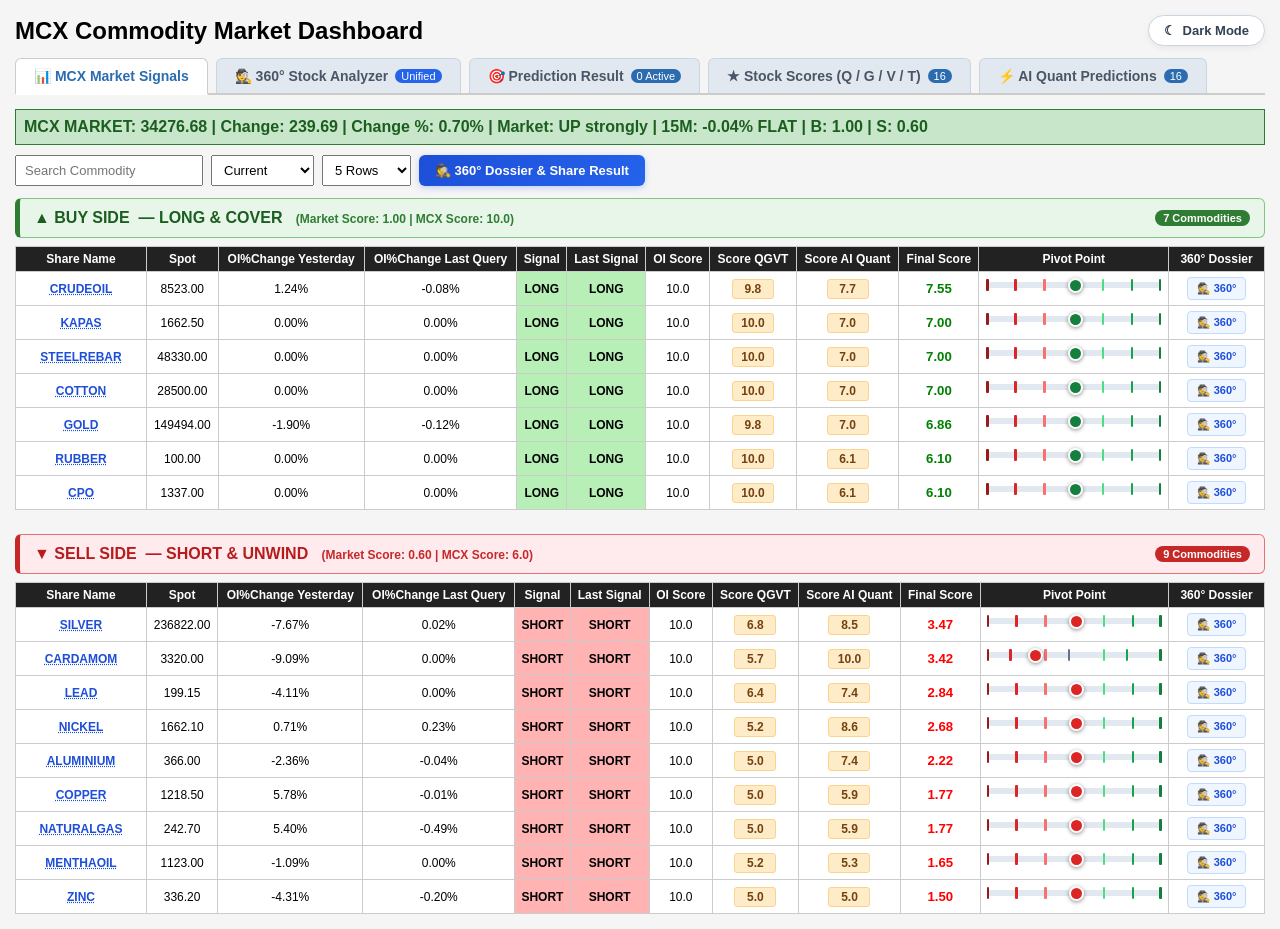
==== commit ba11ff27: "Update market_dashboard.html via API" ====
--- a/market_dashboard.html
+++ b/market_dashboard.html
@@ -2063,7 +2063,7 @@
 <div id="tabContent-fno" class="tab-content active">
 
 <div class="nifty" style="background: #c8e6c9; border: 1px solid #2e7d32; color: #1b5e20;">
-MCX MARKET: 34291.94 | Change: 243.23 | Change %: 0.71% | Market: UP strongly | 15M: 0.07% MILD_UP | B: 1.00 | S: 0.60
+MCX MARKET: 34276.68 | Change: 239.69 | Change %: 0.70% | Market: UP strongly | 15M: -0.04% FLAT | B: 1.00 | S: 0.60
 </div>
 
 <div class="controls">
@@ -2143,11 +2143,11 @@
         <td>8523.00</td>
 
         <td>
-            1.32%
+            1.24%
         </td>
 
         <td>
-            -2.55%
+            -0.08%
         </td>
 
         <td class="signal-LONG">
@@ -2158,11 +2158,11 @@
 
         <td>10.0</td>
 
-        <td><span class="score-badge score-mid" title="Commodity Quantitative Score (5-10)">9.3</span></td>
+        <td><span class="score-badge score-mid" title="Commodity Quantitative Score (5-10)">9.8</span></td>
 
         <td><span class="score-badge score-mid" title="AI Quantitative Score (5-10)">7.7</span></td>
 
-        <td style="font-weight: bold; font-size: 1.1em; color: green;">7.16</td>
+        <td style="font-weight: bold; font-size: 1.1em; color: green;">7.55</td>
 
         <td class="pivot-cell">
             <div class="pivot-graph-wrap" tabindex="0">
@@ -2379,11 +2379,11 @@
         <td>149494.00</td>
 
         <td>
-            -1.78%
+            -1.90%
         </td>
 
         <td>
-            -0.15%
+            -0.12%
         </td>
 
         <td class="signal-LONG">
@@ -2394,11 +2394,11 @@
 
         <td>10.0</td>
 
-        <td><span class="score-badge score-mid" title="Commodity Quantitative Score (5-10)">10.0</span></td>
+        <td><span class="score-badge score-mid" title="Commodity Quantitative Score (5-10)">9.8</span></td>
 
         <td><span class="score-badge score-mid" title="AI Quantitative Score (5-10)">7.0</span></td>
 
-        <td style="font-weight: bold; font-size: 1.1em; color: green;">7.00</td>
+        <td style="font-weight: bold; font-size: 1.1em; color: green;">6.86</td>
 
         <td class="pivot-cell">
             <div class="pivot-graph-wrap" tabindex="0">
@@ -2580,6 +2580,65 @@
         <tr>
 
         <td>
+          <span class="symbol-clickable" onclick="openMarketAnalyzerModal('SILVER')" title="Click to open 360° Dossier for SILVER" style="cursor: pointer; color: #1d4ed8; font-weight: 700;">SILVER</span>
+        </td>
+        <td>236822.00</td>
+
+        <td>
+            -7.67%
+        </td>
+
+        <td>
+            0.02%
+        </td>
+
+        <td class="signal-SHORT">
+            SHORT
+        </td>
+
+        <td class="signal-SHORT">SHORT</td>
+
+        <td>10.0</td>
+
+        <td><span class="score-badge score-mid" title="Commodity Quantitative Score (5-10)">6.8</span></td>
+
+        <td><span class="score-badge score-mid" title="AI Quantitative Score (5-10)">8.5</span></td>
+
+        <td style="font-weight: bold; font-size: 1.1em; color: red;">3.47</td>
+
+        <td class="pivot-cell">
+            <div class="pivot-graph-wrap" tabindex="0">
+              <span style="display:none">050.00</span>
+              <div class="pivot-detail-tooltip">S3: 229717.34 | S2: 232085.56 | S1: 234453.78 | P: 236822.00 | R1: 239190.22 | R2: 241558.44 | R3: 243926.66</div>
+              <div class="pivot-track">
+                <div class="pivot-pipe" style="left:0px; background:#991b1b;"></div>
+                <div class="pivot-pipe" style="left:calc(16.7% - 1px); background:#dc2626;"></div>
+                <div class="pivot-pipe" style="left:calc(33.3% - 1px); background:#f87171;"></div>
+                <div class="pivot-pipe" style="left:calc(50.0% - 1px); background:#64748b;"></div>
+                <div class="pivot-pipe" style="left:calc(66.7% - 1px); background:#4ade80;"></div>
+                <div class="pivot-pipe" style="left:calc(83.3% - 1px); background:#16a34a;"></div>
+                <div class="pivot-pipe" style="right:0px; background:#15803d;"></div>
+                <div class="pivot-ball" style="left:calc(50.0% - 5.5px); background:#dc2626;"></div>
+              </div>
+              <div class="pivot-hover-price-line">
+                <span>S3: 229717.34</span>
+                <span class="cur-price-highlight">₹236822.00</span>
+                <span>R3: 243926.66</span>
+              </div>
+            </div>
+            </td>
+
+        <td style="text-align: center;">
+          <button type="button" class="btn-row-analyze" onclick="openMarketAnalyzerModal('SILVER')" title="Popup 360° Dossier & Share Result for SILVER">
+            &#128373; 360°
+          </button>
+        </td>
+
+        </tr>
+        
+        <tr>
+
+        <td>
           <span class="symbol-clickable" onclick="openMarketAnalyzerModal('CARDAMOM')" title="Click to open 360° Dossier for CARDAMOM" style="cursor: pointer; color: #1d4ed8; font-weight: 700;">CARDAMOM</span>
         </td>
         <td>3320.00</td>
@@ -2639,65 +2698,6 @@
         <tr>
 
         <td>
-          <span class="symbol-clickable" onclick="openMarketAnalyzerModal('SILVER')" title="Click to open 360° Dossier for SILVER" style="cursor: pointer; color: #1d4ed8; font-weight: 700;">SILVER</span>
-        </td>
-        <td>236822.00</td>
-
-        <td>
-            -7.69%
-        </td>
-
-        <td>
-            -0.01%
-        </td>
-
-        <td class="signal-SHORT">
-            SHORT
-        </td>
-
-        <td class="signal-SHORT">SHORT</td>
-
-        <td>10.0</td>
-
-        <td><span class="score-badge score-mid" title="Commodity Quantitative Score (5-10)">6.8</span></td>
-
-        <td><span class="score-badge score-mid" title="AI Quantitative Score (5-10)">7.7</span></td>
-
-        <td style="font-weight: bold; font-size: 1.1em; color: red;">3.14</td>
-
-        <td class="pivot-cell">
-            <div class="pivot-graph-wrap" tabindex="0">
-              <span style="display:none">050.00</span>
-              <div class="pivot-detail-tooltip">S3: 229717.34 | S2: 232085.56 | S1: 234453.78 | P: 236822.00 | R1: 239190.22 | R2: 241558.44 | R3: 243926.66</div>
-              <div class="pivot-track">
-                <div class="pivot-pipe" style="left:0px; background:#991b1b;"></div>
-                <div class="pivot-pipe" style="left:calc(16.7% - 1px); background:#dc2626;"></div>
-                <div class="pivot-pipe" style="left:calc(33.3% - 1px); background:#f87171;"></div>
-                <div class="pivot-pipe" style="left:calc(50.0% - 1px); background:#64748b;"></div>
-                <div class="pivot-pipe" style="left:calc(66.7% - 1px); background:#4ade80;"></div>
-                <div class="pivot-pipe" style="left:calc(83.3% - 1px); background:#16a34a;"></div>
-                <div class="pivot-pipe" style="right:0px; background:#15803d;"></div>
-                <div class="pivot-ball" style="left:calc(50.0% - 5.5px); background:#dc2626;"></div>
-              </div>
-              <div class="pivot-hover-price-line">
-                <span>S3: 229717.34</span>
-                <span class="cur-price-highlight">₹236822.00</span>
-                <span>R3: 243926.66</span>
-              </div>
-            </div>
-            </td>
-
-        <td style="text-align: center;">
-          <button type="button" class="btn-row-analyze" onclick="openMarketAnalyzerModal('SILVER')" title="Popup 360° Dossier & Share Result for SILVER">
-            &#128373; 360°
-          </button>
-        </td>
-
-        </tr>
-        
-        <tr>
-
-        <td>
           <span class="symbol-clickable" onclick="openMarketAnalyzerModal('LEAD')" title="Click to open 360° Dossier for LEAD" style="cursor: pointer; color: #1d4ed8; font-weight: 700;">LEAD</span>
         </td>
         <td>199.15</td>
@@ -2762,11 +2762,11 @@
         <td>1662.10</td>
 
         <td>
-            0.47%
+            0.71%
         </td>
 
         <td>
-            -0.23%
+            0.23%
         </td>
 
         <td class="signal-SHORT">
@@ -2777,11 +2777,11 @@
 
         <td>10.0</td>
 
-        <td><span class="score-badge score-mid" title="Commodity Quantitative Score (5-10)">5.0</span></td>
-
-        <td><span class="score-badge score-mid" title="AI Quantitative Score (5-10)">7.9</span></td>
-
-        <td style="font-weight: bold; font-size: 1.1em; color: red;">2.37</td>
+        <td><span class="score-badge score-mid" title="Commodity Quantitative Score (5-10)">5.2</span></td>
+
+        <td><span class="score-badge score-mid" title="AI Quantitative Score (5-10)">8.6</span></td>
+
+        <td style="font-weight: bold; font-size: 1.1em; color: red;">2.68</td>
 
         <td class="pivot-cell">
             <div class="pivot-graph-wrap" tabindex="0">
@@ -2821,11 +2821,11 @@
         <td>366.00</td>
 
         <td>
-            -2.32%
+            -2.36%
         </td>
 
         <td>
-            -0.02%
+            -0.04%
         </td>
 
         <td class="signal-SHORT">
@@ -2836,11 +2836,11 @@
 
         <td>10.0</td>
 
-        <td><span class="score-badge score-mid" title="Commodity Quantitative Score (5-10)">5.2</span></td>
+        <td><span class="score-badge score-mid" title="Commodity Quantitative Score (5-10)">5.0</span></td>
 
         <td><span class="score-badge score-mid" title="AI Quantitative Score (5-10)">7.4</span></td>
 
-        <td style="font-weight: bold; font-size: 1.1em; color: red;">2.31</td>
+        <td style="font-weight: bold; font-size: 1.1em; color: red;">2.22</td>
 
         <td class="pivot-cell">
             <div class="pivot-graph-wrap" tabindex="0">
@@ -2880,11 +2880,11 @@
         <td>1218.50</td>
 
         <td>
-            5.79%
+            5.78%
         </td>
 
         <td>
-            0.02%
+            -0.01%
         </td>
 
         <td class="signal-SHORT">
@@ -2895,11 +2895,11 @@
 
         <td>10.0</td>
 
-        <td><span class="score-badge score-mid" title="Commodity Quantitative Score (5-10)">5.2</span></td>
-
-        <td><span class="score-badge score-mid" title="AI Quantitative Score (5-10)">6.6</span></td>
-
-        <td style="font-weight: bold; font-size: 1.1em; color: red;">2.06</td>
+        <td><span class="score-badge score-mid" title="Commodity Quantitative Score (5-10)">5.0</span></td>
+
+        <td><span class="score-badge score-mid" title="AI Quantitative Score (5-10)">5.9</span></td>
+
+        <td style="font-weight: bold; font-size: 1.1em; color: red;">1.77</td>
 
         <td class="pivot-cell">
             <div class="pivot-graph-wrap" tabindex="0">
@@ -2939,11 +2939,11 @@
         <td>242.70</td>
 
         <td>
-            5.92%
+            5.40%
         </td>
 
         <td>
-            -0.83%
+            -0.49%
         </td>
 
         <td class="signal-SHORT">
@@ -3057,11 +3057,11 @@
         <td>336.20</td>
 
         <td>
-            -4.12%
+            -4.31%
         </td>
 
         <td>
-            -0.39%
+            -0.20%
         </td>
 
         <td class="signal-SHORT">
@@ -3293,7 +3293,7 @@
           <td><b>NICKEL</b></td>
           <td><span class="badge-sell">SELL</span></td>
           <td class="signal-SHORT">SHORT</td>
-          <td><span class='badge-stk badge-stk-hi' style='font-size:12px; font-weight:700;'>9.3</span></td>
+          <td><span class='badge-stk badge-stk-hi' style='font-size:12px; font-weight:700;'>9.2</span></td>
           <td>2026-10-08 21:27</td>
           <td>₹1662.10</td>
           <td style='font-weight:700; color:#15803d;' title='Target Price (0.8%): ₹1648.80'>₹1648.80 <span style='font-size:11px; font-weight:normal;'>(-0.8%)</span></td>
@@ -3308,7 +3308,7 @@
           <td><b>CRUDEOIL</b></td>
           <td><span class="badge-sell">SELL</span></td>
           <td class="signal-SHORT">SHORT</td>
-          <td><span class='badge-stk badge-stk-hi' style='font-size:12px; font-weight:700;'>8.3</span></td>
+          <td><span class='badge-stk badge-stk-hi' style='font-size:12px; font-weight:700;'>8.2</span></td>
           <td>2026-10-08 21:34</td>
           <td>₹8523.00</td>
           <td style='font-weight:700; color:#15803d;' title='Target Price (0.8%): ₹8454.82'>₹8454.82 <span style='font-size:11px; font-weight:normal;'>(-0.8%)</span></td>
@@ -3323,7 +3323,7 @@
           <td><b>COPPER</b></td>
           <td><span class="badge-sell">SELL</span></td>
           <td class="signal-SHORT">SHORT</td>
-          <td><span class='badge-stk badge-stk-hi' style='font-size:12px; font-weight:700;'>9.2</span></td>
+          <td><span class='badge-stk badge-stk-hi' style='font-size:12px; font-weight:700;'>9.3</span></td>
           <td>2026-10-08 21:27</td>
           <td>₹1218.50</td>
           <td style='font-weight:700; color:#15803d;' title='Target Price (0.8%): ₹1208.75'>₹1208.75 <span style='font-size:11px; font-weight:normal;'>(-0.8%)</span></td>
@@ -3516,24 +3516,6 @@
         <tr>
           <td style="color:#777; font-weight:bold;">4</td>
           <td style="text-align:left;">
-            <strong>GOLD</strong>
-            <div style="font-size:10px; color:#666;">GOLD</div>
-          </td>
-          <td>149494.00</td>
-          <td><span class="signal-LONG sig-pill">LONG</span></td>
-          <td><span class="score-badge score-high" title="MC Score: 8.6/10 (Raw MC Score: 86/100)">8.6</span></td>
-          <td class="sub-score">48</td>
-          <td class="sub-score">51</td>
-          <td class="sub-score">100</td>
-          <td class="sub-score">90</td>
-          <td>—</td>
-          <td style="text-align:left; font-size:11px; max-width:320px; white-space:normal; line-height:1.3;">Quantitative Signal: LONG | Price: 0.07% | OI: -0.15%</td>
-          <td><a href="https://www.moneycontrol.com/commodity/mcx-gold-price?type=futures" target="_blank" class="mc-link-btn" title="View GOLD on MoneyControl">MC &#8599;</a></td>
-        </tr>
-        
-        <tr>
-          <td style="color:#777; font-weight:bold;">5</td>
-          <td style="text-align:left;">
             <strong>CPO</strong>
             <div style="font-size:10px; color:#666;">CPO</div>
           </td>
@@ -3550,7 +3532,7 @@
         </tr>
         
         <tr>
-          <td style="color:#777; font-weight:bold;">6</td>
+          <td style="color:#777; font-weight:bold;">5</td>
           <td style="text-align:left;">
             <strong>COTTON</strong>
             <div style="font-size:10px; color:#666;">COTTON</div>
@@ -3568,6 +3550,24 @@
         </tr>
         
         <tr>
+          <td style="color:#777; font-weight:bold;">6</td>
+          <td style="text-align:left;">
+            <strong>GOLD</strong>
+            <div style="font-size:10px; color:#666;">GOLD</div>
+          </td>
+          <td>149494.00</td>
+          <td><span class="signal-LONG sig-pill">LONG</span></td>
+          <td><span class="score-badge score-high" title="MC Score: 8.5/10 (Raw MC Score: 85/100)">8.5</span></td>
+          <td class="sub-score">49</td>
+          <td class="sub-score">49</td>
+          <td class="sub-score">100</td>
+          <td class="sub-score">90</td>
+          <td>—</td>
+          <td style="text-align:left; font-size:11px; max-width:320px; white-space:normal; line-height:1.3;">Quantitative Signal: LONG | Price: -0.04% | OI: -0.12%</td>
+          <td><a href="https://www.moneycontrol.com/commodity/mcx-gold-price?type=futures" target="_blank" class="mc-link-btn" title="View GOLD on MoneyControl">MC &#8599;</a></td>
+        </tr>
+        
+        <tr>
           <td style="color:#777; font-weight:bold;">7</td>
           <td style="text-align:left;">
             <strong>CRUDEOIL</strong>
@@ -3575,13 +3575,13 @@
           </td>
           <td>8523.00</td>
           <td><span class="signal-LONG sig-pill">LONG</span></td>
-          <td><span class="score-badge score-high" title="MC Score: 8.3/10 (Raw MC Score: 83/100)">8.3</span></td>
-          <td class="sub-score">25</td>
-          <td class="sub-score">51</td>
+          <td><span class="score-badge score-high" title="MC Score: 8.5/10 (Raw MC Score: 85/100)">8.5</span></td>
+          <td class="sub-score">49</td>
+          <td class="sub-score">49</td>
           <td class="sub-score">100</td>
           <td class="sub-score">90</td>
           <td>—</td>
-          <td style="text-align:left; font-size:11px; max-width:320px; white-space:normal; line-height:1.3;">Quantitative Signal: LONG | Price: 0.07% | OI: -2.55%</td>
+          <td style="text-align:left; font-size:11px; max-width:320px; white-space:normal; line-height:1.3;">Quantitative Signal: LONG | Price: -0.04% | OI: -0.08%</td>
           <td><a href="https://www.moneycontrol.com/commodity/mcx-crudeoil-price?type=futures" target="_blank" class="mc-link-btn" title="View CRUDEOIL on MoneyControl">MC &#8599;</a></td>
         </tr>
         
@@ -3599,7 +3599,7 @@
           <td class="sub-score">0</td>
           <td class="sub-score">10</td>
           <td>—</td>
-          <td style="text-align:left; font-size:11px; max-width:320px; white-space:normal; line-height:1.3;">Quantitative Signal: SHORT | Price: 7.32% | OI: -0.01%</td>
+          <td style="text-align:left; font-size:11px; max-width:320px; white-space:normal; line-height:1.3;">Quantitative Signal: SHORT | Price: 7.32% | OI: 0.02%</td>
           <td><a href="https://www.moneycontrol.com/commodity/mcx-silver-price?type=futures" target="_blank" class="mc-link-btn" title="View SILVER on MoneyControl">MC &#8599;</a></td>
         </tr>
         
@@ -3642,6 +3642,24 @@
         <tr>
           <td style="color:#777; font-weight:bold;">11</td>
           <td style="text-align:left;">
+            <strong>NICKEL</strong>
+            <div style="font-size:10px; color:#666;">NICKEL</div>
+          </td>
+          <td>1662.10</td>
+          <td><span class="signal-SHORT sig-pill">SHORT</span></td>
+          <td><span class="score-badge score-mid" title="MC Score: 6.5/10 (Raw MC Score: 65/100)">6.5</span></td>
+          <td class="sub-score">52</td>
+          <td class="sub-score">50</td>
+          <td class="sub-score">0</td>
+          <td class="sub-score">10</td>
+          <td>—</td>
+          <td style="text-align:left; font-size:11px; max-width:320px; white-space:normal; line-height:1.3;">Quantitative Signal: SHORT | Price: 0.00% | OI: 0.23%</td>
+          <td><a href="https://www.moneycontrol.com/commodity/mcx-nickel-price?type=futures" target="_blank" class="mc-link-btn" title="View NICKEL on MoneyControl">MC &#8599;</a></td>
+        </tr>
+        
+        <tr>
+          <td style="color:#777; font-weight:bold;">12</td>
+          <td style="text-align:left;">
             <strong>MENTHAOIL</strong>
             <div style="font-size:10px; color:#666;">MENTHAOIL</div>
           </td>
@@ -3658,43 +3676,7 @@
         </tr>
         
         <tr>
-          <td style="color:#777; font-weight:bold;">12</td>
-          <td style="text-align:left;">
-            <strong>COPPER</strong>
-            <div style="font-size:10px; color:#666;">COPPER</div>
-          </td>
-          <td>1218.50</td>
-          <td><span class="signal-SHORT sig-pill">SHORT</span></td>
-          <td><span class="score-badge score-mid" title="MC Score: 6.5/10 (Raw MC Score: 65/100)">6.5</span></td>
-          <td class="sub-score">50</td>
-          <td class="sub-score">50</td>
-          <td class="sub-score">0</td>
-          <td class="sub-score">10</td>
-          <td>—</td>
-          <td style="text-align:left; font-size:11px; max-width:320px; white-space:normal; line-height:1.3;">Quantitative Signal: SHORT | Price: 0.00% | OI: 0.02%</td>
-          <td><a href="https://www.moneycontrol.com/commodity/mcx-copper-price?type=futures" target="_blank" class="mc-link-btn" title="View COPPER on MoneyControl">MC &#8599;</a></td>
-        </tr>
-        
-        <tr>
           <td style="color:#777; font-weight:bold;">13</td>
-          <td style="text-align:left;">
-            <strong>ALUMINIUM</strong>
-            <div style="font-size:10px; color:#666;">ALUMINIUM</div>
-          </td>
-          <td>366.00</td>
-          <td><span class="signal-SHORT sig-pill">SHORT</span></td>
-          <td><span class="score-badge score-mid" title="MC Score: 6.5/10 (Raw MC Score: 65/100)">6.5</span></td>
-          <td class="sub-score">50</td>
-          <td class="sub-score">51</td>
-          <td class="sub-score">0</td>
-          <td class="sub-score">10</td>
-          <td>—</td>
-          <td style="text-align:left; font-size:11px; max-width:320px; white-space:normal; line-height:1.3;">Quantitative Signal: SHORT | Price: 0.07% | OI: -0.02%</td>
-          <td><a href="https://www.moneycontrol.com/commodity/mcx-aluminium-price?type=futures" target="_blank" class="mc-link-btn" title="View ALUMINIUM on MoneyControl">MC &#8599;</a></td>
-        </tr>
-        
-        <tr>
-          <td style="color:#777; font-weight:bold;">14</td>
           <td style="text-align:left;">
             <strong>ZINC</strong>
             <div style="font-size:10px; color:#666;">ZINC</div>
@@ -3702,35 +3684,17 @@
           <td>336.20</td>
           <td><span class="signal-SHORT sig-pill">SHORT</span></td>
           <td><span class="score-badge score-mid" title="MC Score: 6.4/10 (Raw MC Score: 64/100)">6.4</span></td>
-          <td class="sub-score">46</td>
-          <td class="sub-score">51</td>
+          <td class="sub-score">48</td>
+          <td class="sub-score">49</td>
           <td class="sub-score">0</td>
           <td class="sub-score">10</td>
           <td>—</td>
-          <td style="text-align:left; font-size:11px; max-width:320px; white-space:normal; line-height:1.3;">Quantitative Signal: SHORT | Price: 0.07% | OI: -0.39%</td>
+          <td style="text-align:left; font-size:11px; max-width:320px; white-space:normal; line-height:1.3;">Quantitative Signal: SHORT | Price: -0.04% | OI: -0.2%</td>
           <td><a href="https://www.moneycontrol.com/commodity/mcx-zinc-price?type=futures" target="_blank" class="mc-link-btn" title="View ZINC on MoneyControl">MC &#8599;</a></td>
         </tr>
         
         <tr>
-          <td style="color:#777; font-weight:bold;">15</td>
-          <td style="text-align:left;">
-            <strong>NICKEL</strong>
-            <div style="font-size:10px; color:#666;">NICKEL</div>
-          </td>
-          <td>1662.10</td>
-          <td><span class="signal-SHORT sig-pill">SHORT</span></td>
-          <td><span class="score-badge score-mid" title="MC Score: 6.4/10 (Raw MC Score: 64/100)">6.4</span></td>
-          <td class="sub-score">48</td>
-          <td class="sub-score">50</td>
-          <td class="sub-score">0</td>
-          <td class="sub-score">10</td>
-          <td>—</td>
-          <td style="text-align:left; font-size:11px; max-width:320px; white-space:normal; line-height:1.3;">Quantitative Signal: SHORT | Price: 0.00% | OI: -0.23%</td>
-          <td><a href="https://www.moneycontrol.com/commodity/mcx-nickel-price?type=futures" target="_blank" class="mc-link-btn" title="View NICKEL on MoneyControl">MC &#8599;</a></td>
-        </tr>
-        
-        <tr>
-          <td style="color:#777; font-weight:bold;">16</td>
+          <td style="color:#777; font-weight:bold;">14</td>
           <td style="text-align:left;">
             <strong>NATURALGAS</strong>
             <div style="font-size:10px; color:#666;">NATURALGAS</div>
@@ -3738,13 +3702,49 @@
           <td>242.70</td>
           <td><span class="signal-SHORT sig-pill">SHORT</span></td>
           <td><span class="score-badge score-mid" title="MC Score: 6.4/10 (Raw MC Score: 64/100)">6.4</span></td>
-          <td class="sub-score">42</td>
-          <td class="sub-score">51</td>
+          <td class="sub-score">45</td>
+          <td class="sub-score">49</td>
           <td class="sub-score">0</td>
           <td class="sub-score">10</td>
           <td>—</td>
-          <td style="text-align:left; font-size:11px; max-width:320px; white-space:normal; line-height:1.3;">Quantitative Signal: SHORT | Price: 0.07% | OI: -0.83%</td>
+          <td style="text-align:left; font-size:11px; max-width:320px; white-space:normal; line-height:1.3;">Quantitative Signal: SHORT | Price: -0.04% | OI: -0.49%</td>
           <td><a href="https://www.moneycontrol.com/commodity/mcx-naturalgas-price?type=futures" target="_blank" class="mc-link-btn" title="View NATURALGAS on MoneyControl">MC &#8599;</a></td>
+        </tr>
+        
+        <tr>
+          <td style="color:#777; font-weight:bold;">15</td>
+          <td style="text-align:left;">
+            <strong>COPPER</strong>
+            <div style="font-size:10px; color:#666;">COPPER</div>
+          </td>
+          <td>1218.50</td>
+          <td><span class="signal-SHORT sig-pill">SHORT</span></td>
+          <td><span class="score-badge score-mid" title="MC Score: 6.4/10 (Raw MC Score: 64/100)">6.4</span></td>
+          <td class="sub-score">50</td>
+          <td class="sub-score">50</td>
+          <td class="sub-score">0</td>
+          <td class="sub-score">10</td>
+          <td>—</td>
+          <td style="text-align:left; font-size:11px; max-width:320px; white-space:normal; line-height:1.3;">Quantitative Signal: SHORT | Price: 0.00% | OI: -0.01%</td>
+          <td><a href="https://www.moneycontrol.com/commodity/mcx-copper-price?type=futures" target="_blank" class="mc-link-btn" title="View COPPER on MoneyControl">MC &#8599;</a></td>
+        </tr>
+        
+        <tr>
+          <td style="color:#777; font-weight:bold;">16</td>
+          <td style="text-align:left;">
+            <strong>ALUMINIUM</strong>
+            <div style="font-size:10px; color:#666;">ALUMINIUM</div>
+          </td>
+          <td>366.00</td>
+          <td><span class="signal-SHORT sig-pill">SHORT</span></td>
+          <td><span class="score-badge score-mid" title="MC Score: 6.4/10 (Raw MC Score: 64/100)">6.4</span></td>
+          <td class="sub-score">50</td>
+          <td class="sub-score">49</td>
+          <td class="sub-score">0</td>
+          <td class="sub-score">10</td>
+          <td>—</td>
+          <td style="text-align:left; font-size:11px; max-width:320px; white-space:normal; line-height:1.3;">Quantitative Signal: SHORT | Price: -0.04% | OI: -0.04%</td>
+          <td><a href="https://www.moneycontrol.com/commodity/mcx-aluminium-price?type=futures" target="_blank" class="mc-link-btn" title="View ALUMINIUM on MoneyControl">MC &#8599;</a></td>
         </tr>
         
 </tbody>
@@ -3782,7 +3782,7 @@
       <div class="quant-title-wrap">
         <h3>&#9889; Quantitative Predictive Intelligence Engine</h3>
         <div class="quant-title-sub">
-          Universe Analyzed: <strong>16 Commodities</strong> | Timestamp: <strong>2026-10-09T22:23:46.788946 IST</strong> | MCX MARKET: <strong>₹34,291.94 (+0.71%) [UP]</strong>
+          Universe Analyzed: <strong>16 Commodities</strong> | Timestamp: <strong>2026-10-09T22:40:31.715217 IST</strong> | MCX MARKET: <strong>₹34,276.68 (+0.70%) [UP]</strong>
         </div>
       </div>
       <div class="quant-breadth-pills">
@@ -3967,11 +3967,11 @@
       </td>
       <td>
         <div style="font-weight:700;">₹149,494.00</div>
-        <div style="font-size:10.5px; color:#15803d; font-weight:600;" title="Futures Basis %">Basis: +1.29%</div>
+        <div style="font-size:10.5px; color:#15803d; font-weight:600;" title="Futures Basis %">Basis: +1.27%</div>
       </td>
       <td>
         <span class="quant-sig-pill sig-long">LONG</span>
-        <div style="font-size:10.5px; color:#64748b; margin-top:2px;">RS: -0.71%</div>
+        <div style="font-size:10.5px; color:#64748b; margin-top:2px;">RS: -0.70%</div>
       </td>
       
       <!-- Intraday BUY -->
@@ -4056,7 +4056,7 @@
       </td>
       <td>
         <span class="quant-sig-pill sig-long">LONG</span>
-        <div style="font-size:10.5px; color:#64748b; margin-top:2px;">RS: -0.71%</div>
+        <div style="font-size:10.5px; color:#64748b; margin-top:2px;">RS: -0.70%</div>
       </td>
       
       <!-- Intraday BUY -->
@@ -4137,11 +4137,11 @@
       </td>
       <td>
         <div style="font-weight:700;">₹236,822.00</div>
-        <div style="font-size:10.5px; color:#b91c1c; font-weight:600;" title="Futures Basis %">Basis: -4.68%</div>
+        <div style="font-size:10.5px; color:#b91c1c; font-weight:600;" title="Futures Basis %">Basis: -4.76%</div>
       </td>
       <td>
         <span class="quant-sig-pill sig-short">SHORT</span>
-        <div style="font-size:10.5px; color:#64748b; margin-top:2px;">RS: -0.71%</div>
+        <div style="font-size:10.5px; color:#64748b; margin-top:2px;">RS: -0.70%</div>
       </td>
       
       <!-- Intraday BUY -->
@@ -4156,20 +4156,20 @@
       </td>
       
       <!-- Intraday SELL -->
-      <td class="quant-meter-cell col-intra" data-val="46.0">
+      <td class="quant-meter-cell col-intra" data-val="53.0">
         <div class="quant-score-val-wrap">
-          <span class="score-num-neutral">46.0</span>
+          <span class="score-num-neutral">53.0</span>
           <span style="font-size:10px; color:#94a3b8;">/100</span>
         </div>
         <div class="quant-bar-bg">
-          <div class="quant-bar-fill bar-sell-low" style="width:46.0%;"></div>
+          <div class="quant-bar-fill bar-sell-med" style="width:53.0%;"></div>
         </div>
       </td>
       
       <!-- Intraday Signal -->
       <td class="col-intra" data-val="NEUTRAL">
         <span class="quant-sig-pill sig-neutral">NEUTRAL</span>
-        <span class="quant-conf-pill">46%</span>
+        <span class="quant-conf-pill">52%</span>
       </td>
       
       <!-- Short-Term BUY -->
@@ -4222,11 +4222,11 @@
       </td>
       <td>
         <div style="font-weight:700;">₹336.20</div>
-        <div style="font-size:10.5px; color:#15803d; font-weight:600;" title="Futures Basis %">Basis: +25.52%</div>
+        <div style="font-size:10.5px; color:#15803d; font-weight:600;" title="Futures Basis %">Basis: +25.48%</div>
       </td>
       <td>
         <span class="quant-sig-pill sig-short">SHORT</span>
-        <div style="font-size:10.5px; color:#64748b; margin-top:2px;">RS: -0.71%</div>
+        <div style="font-size:10.5px; color:#64748b; margin-top:2px;">RS: -0.70%</div>
       </td>
       
       <!-- Intraday BUY -->
@@ -4307,11 +4307,11 @@
       </td>
       <td>
         <div style="font-weight:700;">₹242.70</div>
-        <div style="font-size:10.5px; color:#15803d; font-weight:600;" title="Futures Basis %">Basis: +28.64%</div>
+        <div style="font-size:10.5px; color:#15803d; font-weight:600;" title="Futures Basis %">Basis: +28.88%</div>
       </td>
       <td>
         <span class="quant-sig-pill sig-short">SHORT</span>
-        <div style="font-size:10.5px; color:#64748b; margin-top:2px;">RS: -0.71%</div>
+        <div style="font-size:10.5px; color:#64748b; margin-top:2px;">RS: -0.70%</div>
       </td>
       
       <!-- Intraday BUY -->
@@ -4392,11 +4392,11 @@
       </td>
       <td>
         <div style="font-weight:700;">₹1,218.50</div>
-        <div style="font-size:10.5px; color:#15803d; font-weight:600;" title="Futures Basis %">Basis: +17.11%</div>
+        <div style="font-size:10.5px; color:#15803d; font-weight:600;" title="Futures Basis %">Basis: +17.07%</div>
       </td>
       <td>
         <span class="quant-sig-pill sig-short">SHORT</span>
-        <div style="font-size:10.5px; color:#64748b; margin-top:2px;">RS: -0.71%</div>
+        <div style="font-size:10.5px; color:#64748b; margin-top:2px;">RS: -0.70%</div>
       </td>
       
       <!-- Intraday BUY -->
@@ -4411,20 +4411,20 @@
       </td>
       
       <!-- Intraday SELL -->
-      <td class="quant-meter-cell col-intra" data-val="43.0">
+      <td class="quant-meter-cell col-intra" data-val="36.0">
         <div class="quant-score-val-wrap">
-          <span class="score-num-neutral">43.0</span>
+          <span class="score-num-neutral">36.0</span>
           <span style="font-size:10px; color:#94a3b8;">/100</span>
         </div>
         <div class="quant-bar-bg">
-          <div class="quant-bar-fill bar-sell-low" style="width:43.0%;"></div>
+          <div class="quant-bar-fill bar-sell-low" style="width:36.0%;"></div>
         </div>
       </td>
       
       <!-- Intraday Signal -->
       <td class="col-intra" data-val="NEUTRAL">
         <span class="quant-sig-pill sig-neutral">NEUTRAL</span>
-        <span class="quant-conf-pill">34%</span>
+        <span class="quant-conf-pill">28%</span>
       </td>
       
       <!-- Short-Term BUY -->
@@ -4481,7 +4481,7 @@
       </td>
       <td>
         <span class="quant-sig-pill sig-short">SHORT</span>
-        <div style="font-size:10.5px; color:#64748b; margin-top:2px;">RS: -0.71%</div>
+        <div style="font-size:10.5px; color:#64748b; margin-top:2px;">RS: -0.70%</div>
       </td>
       
       <!-- Intraday BUY -->
@@ -4562,11 +4562,11 @@
       </td>
       <td>
         <div style="font-weight:700;">₹1,662.10</div>
-        <div style="font-size:10.5px; color:#b91c1c; font-weight:600;" title="Futures Basis %">Basis: -8.00%</div>
+        <div style="font-size:10.5px; color:#b91c1c; font-weight:600;" title="Futures Basis %">Basis: -8.01%</div>
       </td>
       <td>
         <span class="quant-sig-pill sig-short">SHORT</span>
-        <div style="font-size:10.5px; color:#64748b; margin-top:2px;">RS: -0.71%</div>
+        <div style="font-size:10.5px; color:#64748b; margin-top:2px;">RS: -0.70%</div>
       </td>
       
       <!-- Intraday BUY -->
@@ -4581,20 +4581,20 @@
       </td>
       
       <!-- Intraday SELL -->
-      <td class="quant-meter-cell col-intra" data-val="43.5">
+      <td class="quant-meter-cell col-intra" data-val="50.5">
         <div class="quant-score-val-wrap">
-          <span class="score-num-neutral">43.5</span>
+          <span class="score-num-neutral">50.5</span>
           <span style="font-size:10px; color:#94a3b8;">/100</span>
         </div>
         <div class="quant-bar-bg">
-          <div class="quant-bar-fill bar-sell-low" style="width:43.5%;"></div>
+          <div class="quant-bar-fill bar-sell-med" style="width:50.5%;"></div>
         </div>
       </td>
       
       <!-- Intraday Signal -->
       <td class="col-intra" data-val="NEUTRAL">
         <span class="quant-sig-pill sig-neutral">NEUTRAL</span>
-        <span class="quant-conf-pill">41%</span>
+        <span class="quant-conf-pill">48%</span>
       </td>
       
       <!-- Short-Term BUY -->
@@ -4647,11 +4647,11 @@
       </td>
       <td>
         <div style="font-weight:700;">₹366.00</div>
-        <div style="font-size:10.5px; color:#b91c1c; font-weight:600;" title="Futures Basis %">Basis: -8.29%</div>
+        <div style="font-size:10.5px; color:#b91c1c; font-weight:600;" title="Futures Basis %">Basis: -8.44%</div>
       </td>
       <td>
         <span class="quant-sig-pill sig-short">SHORT</span>
-        <div style="font-size:10.5px; color:#64748b; margin-top:2px;">RS: -0.71%</div>
+        <div style="font-size:10.5px; color:#64748b; margin-top:2px;">RS: -0.70%</div>
       </td>
       
       <!-- Intraday BUY -->
@@ -4736,7 +4736,7 @@
       </td>
       <td>
         <span class="quant-sig-pill sig-short">SHORT</span>
-        <div style="font-size:10.5px; color:#64748b; margin-top:2px;">RS: -0.71%</div>
+        <div style="font-size:10.5px; color:#64748b; margin-top:2px;">RS: -0.70%</div>
       </td>
       
       <!-- Intraday BUY -->
@@ -4821,7 +4821,7 @@
       </td>
       <td>
         <span class="quant-sig-pill sig-short">SHORT</span>
-        <div style="font-size:10.5px; color:#64748b; margin-top:2px;">RS: -0.95%</div>
+        <div style="font-size:10.5px; color:#64748b; margin-top:2px;">RS: -0.94%</div>
       </td>
       
       <!-- Intraday BUY -->
@@ -4906,7 +4906,7 @@
       </td>
       <td>
         <span class="quant-sig-pill sig-long">LONG</span>
-        <div style="font-size:10.5px; color:#64748b; margin-top:2px;">RS: -0.71%</div>
+        <div style="font-size:10.5px; color:#64748b; margin-top:2px;">RS: -0.70%</div>
       </td>
       
       <!-- Intraday BUY -->
@@ -4991,7 +4991,7 @@
       </td>
       <td>
         <span class="quant-sig-pill sig-long">LONG</span>
-        <div style="font-size:10.5px; color:#64748b; margin-top:2px;">RS: -0.71%</div>
+        <div style="font-size:10.5px; color:#64748b; margin-top:2px;">RS: -0.70%</div>
       </td>
       
       <!-- Intraday BUY -->
@@ -5076,7 +5076,7 @@
       </td>
       <td>
         <span class="quant-sig-pill sig-long">LONG</span>
-        <div style="font-size:10.5px; color:#64748b; margin-top:2px;">RS: -0.71%</div>
+        <div style="font-size:10.5px; color:#64748b; margin-top:2px;">RS: -0.70%</div>
       </td>
       
       <!-- Intraday BUY -->
@@ -5161,7 +5161,7 @@
       </td>
       <td>
         <span class="quant-sig-pill sig-long">LONG</span>
-        <div style="font-size:10.5px; color:#64748b; margin-top:2px;">RS: -0.71%</div>
+        <div style="font-size:10.5px; color:#64748b; margin-top:2px;">RS: -0.70%</div>
       </td>
       
       <!-- Intraday BUY -->
@@ -5246,7 +5246,7 @@
       </td>
       <td>
         <span class="quant-sig-pill sig-long">LONG</span>
-        <div style="font-size:10.5px; color:#64748b; margin-top:2px;">RS: -0.71%</div>
+        <div style="font-size:10.5px; color:#64748b; margin-top:2px;">RS: -0.70%</div>
       </td>
       
       <!-- Intraday BUY -->
@@ -5698,7 +5698,7 @@
 })();
 
 // ── 360° Unified Commodity Analyzer Engine ──────────────────────────────
-const ANALYZER_DATA = {"ALUMINIUM": {"symbol": "ALUMINIUM", "company_name": "ALUMINIUM", "spot": "366.0000", "mc_url": "https://www.moneycontrol.com/commodity/mcx-aluminium-aluminium/", "score": {"total_score": 6.5, "raw_score": 64.64750000000001, "q_score": 49.800000000000004, "g_score": 51.11666666666667, "v_score": 0.0, "t_score": 10.0, "neo_proxy": null, "oneliner": "Quantitative Signal: SHORT | Price: 0.07% | OI: -0.02%"}, "fno": {"signal": "SHORT", "last_signal": "SHORT", "final_score": 2.31, "share_score": 10.0, "oi_yesterday": -2.32, "oi_last_query": -0.02, "profit": null, "pivot": 366.0, "r1": 369.66, "r2": 373.32, "s1": 362.34, "s2": 358.68, "zone": "P-R1", "bias": "NEUTRAL", "dist_pivot": 0.0, "oi_status": null}, "quant": {"intraday_signal": "NEUTRAL", "intraday_conf": 41.4, "intraday_factors": ["Aggressive Short Buildup (Price \u2193, OI \u2191)", "Futures backwardation discount (-8.29% basis)"], "short_term_signal": "SELL", "short_term_conf": 68.7, "short_term_factors": ["Continuous Short buildup across cycles", "Weak balance sheet / fundamental vulnerability (Q: 0)", "Persistent futures backwardation discount (-8.29% basis)"], "risk_level": "MODERATE", "risk_flags": ["Elevated futures basis dislocation (-8.29%)"]}}, "CARDAMOM": {"symbol": "CARDAMOM", "company_name": "CARDAMOM", "spot": "3320.0000", "mc_url": "https://www.moneycontrol.com/commodity/mcx-cardamom-cardamom/", "score": {"total_score": 6.7, "raw_score": 67.25, "q_score": 50.0, "g_score": 46.0, "v_score": 67.0, "t_score": 10.0, "neo_proxy": null, "oneliner": "Quantitative Signal: SHORT | Price: -0.24% | OI: 0.0%"}, "fno": {"signal": "SHORT", "last_signal": "SHORT", "final_score": 3.42, "share_score": 10.0, "oi_yesterday": -9.09, "oi_last_query": 0.0, "profit": null, "pivot": 3326.0, "r1": 3332.0, "r2": 3336.0, "s1": 3322.0, "s2": 3316.0, "zone": "S2-S1", "bias": "BEARISH", "dist_pivot": -0.18, "oi_status": null}, "quant": {"intraday_signal": "SELL", "intraday_conf": 70.9, "intraday_factors": ["Breakdown below Pivot S1 (Rs.3,322.0)", "Trading right at session lows (0% of range)", "Aggressive Short Buildup (Price \u2193, OI \u2191)"], "short_term_signal": "SELL", "short_term_conf": 71.3, "short_term_factors": ["Multi-day price breakdown below Floor Pivot", "Continuous Short buildup across cycles", "Weak balance sheet / fundamental vulnerability (Q: 0)"], "risk_level": "LOW", "risk_flags": ["Normal trading volatility within standard pivot boundaries", "Healthy basis and orderly flow"]}}, "COPPER": {"symbol": "COPPER", "company_name": "COPPER", "spot": "1218.5000", "mc_url": "https://www.moneycontrol.com/commodity/mcx-copper-copper/", "score": {"total_score": 6.5, "raw_score": 64.52, "q_score": 50.2, "g_score": 50.0, "v_score": 0.0, "t_score": 10.0, "neo_proxy": null, "oneliner": "Quantitative Signal: SHORT | Price: 0.00% | OI: 0.02%"}, "fno": {"signal": "SHORT", "last_signal": "SHORT", "final_score": 2.06, "share_score": 10.0, "oi_yesterday": 5.79, "oi_last_query": 0.02, "profit": null, "pivot": 1218.5, "r1": 1230.68, "r2": 1242.86, "s1": 1206.32, "s2": 1194.14, "zone": "P-R1", "bias": "NEUTRAL", "dist_pivot": 0.0, "oi_status": null}, "quant": {"intraday_signal": "NEUTRAL", "intraday_conf": 34.2, "intraday_factors": ["Aggressive Short Buildup (Price \u2193, OI \u2191)", "Intra-cycle Short additions (+5,000 contracts)"], "short_term_signal": "NEUTRAL", "short_term_conf": 46.4, "short_term_factors": ["Persistent institutional short accumulation (+5.8% DoD OI)", "Continuous Short buildup across cycles", "Weak balance sheet / fundamental vulnerability (Q: 0)"], "risk_level": "ELEVATED", "risk_flags": ["Elevated futures basis dislocation (+17.11%)", "Conflicting multi-factor indicators (low confidence)"]}}, "COTTON": {"symbol": "COTTON", "company_name": "COTTON", "spot": "28500.0000", "mc_url": "https://www.moneycontrol.com/commodity/mcx-cotton-cotton/", "score": {"total_score": 8.6, "raw_score": 85.5, "q_score": 50.0, "g_score": 50.0, "v_score": 100.0, "t_score": 90.0, "neo_proxy": null, "oneliner": "Quantitative Signal: LONG | Price: 0.00% | OI: 0.0%"}, "fno": {"signal": "LONG", "last_signal": "LONG", "final_score": 7.0, "share_score": 10.0, "oi_yesterday": 0.0, "oi_last_query": 0.0, "profit": null, "pivot": 28500.0, "r1": 28785.0, "r2": 29070.0, "s1": 28215.0, "s2": 27930.0, "zone": "P-R1", "bias": "NEUTRAL", "dist_pivot": 0.0, "oi_status": null}, "quant": {"intraday_signal": "NEUTRAL", "intraday_conf": 61.0, "intraday_factors": ["Institutional Long Buildup (Price \u2191, OI \u2191)", "Futures carry premium (+12.28% basis)"], "short_term_signal": "NEUTRAL", "short_term_conf": 45.5, "short_term_factors": ["Persistent Long buildup across cycles"], "risk_level": "MODERATE", "risk_flags": ["Elevated futures basis dislocation (+12.28%)"]}}, "CPO": {"symbol": "CPO", "company_name": "CPO", "spot": "1337.0000", "mc_url": "https://www.moneycontrol.com/commodity/mcx-cpo-cpo/", "score": {"total_score": 8.6, "raw_score": 85.5, "q_score": 50.0, "g_score": 50.0, "v_score": 100.0, "t_score": 90.0, "neo_proxy": null, "oneliner": "Quantitative Signal: LONG | Price: 0.00% | OI: 0.0%"}, "fno": {"signal": "LONG", "last_signal": "LONG", "final_score": 6.1, "share_score": 10.0, "oi_yesterday": 0.0, "oi_last_query": 0.0, "profit": null, "pivot": 1337.0, "r1": 1350.37, "r2": 1363.74, "s1": 1323.63, "s2": 1310.26, "zone": "P-R1", "bias": "NEUTRAL", "dist_pivot": 0.0, "oi_status": null}, "quant": {"intraday_signal": "NEUTRAL", "intraday_conf": 56.5, "intraday_factors": ["Institutional Long Buildup (Price \u2191, OI \u2191)"], "short_term_signal": "NEUTRAL", "short_term_conf": 36.5, "short_term_factors": ["Persistent Long buildup across cycles"], "risk_level": "LOW", "risk_flags": ["Normal trading volatility within standard pivot boundaries", "Healthy basis and orderly flow"]}}, "CRUDEOIL": {"symbol": "CRUDEOIL", "company_name": "CRUDEOIL", "spot": "8523.0000", "mc_url": "https://www.moneycontrol.com/commodity/mcx-crudeoil-crudeoil/", "score": {"total_score": 8.3, "raw_score": 83.1175, "q_score": 24.500000000000004, "g_score": 51.11666666666667, "v_score": 100.0, "t_score": 90.0, "neo_proxy": null, "oneliner": "Quantitative Signal: LONG | Price: 0.07% | OI: -2.55%"}, "fno": {"signal": "LONG", "last_signal": "LONG", "final_score": 7.16, "share_score": 10.0, "oi_yesterday": 1.32, "oi_last_query": -2.55, "profit": null, "pivot": 8523.0, "r1": 8608.23, "r2": 8693.46, "s1": 8437.77, "s2": 8352.54, "zone": "P-R1", "bias": "NEUTRAL", "dist_pivot": 0.0, "oi_status": null}, "quant": {"intraday_signal": "NEUTRAL", "intraday_conf": 65.5, "intraday_factors": ["Institutional Long Buildup (Price \u2191, OI \u2191)", "Futures carry premium (+3.70% basis)", "Call option premium skew (CE > PE)"], "short_term_signal": "NEUTRAL", "short_term_conf": 49.0, "short_term_factors": ["Persistent Long buildup across cycles"], "risk_level": "MODERATE", "risk_flags": ["Elevated futures basis dislocation (+3.70%)"]}}, "GOLD": {"symbol": "GOLD", "company_name": "GOLD", "spot": "149494.0000", "mc_url": "https://www.moneycontrol.com/commodity/mcx-gold-gold/", "score": {"total_score": 8.6, "raw_score": 85.5175, "q_score": 48.5, "g_score": 51.11666666666667, "v_score": 100.0, "t_score": 90.0, "neo_proxy": null, "oneliner": "Quantitative Signal: LONG | Price: 0.07% | OI: -0.15%"}, "fno": {"signal": "LONG", "last_signal": "LONG", "final_score": 7.0, "share_score": 10.0, "oi_yesterday": -1.78, "oi_last_query": -0.15, "profit": null, "pivot": 149494.0, "r1": 150988.94, "r2": 152483.88, "s1": 147999.06, "s2": 146504.12, "zone": "P-R1", "bias": "NEUTRAL", "dist_pivot": 0.0, "oi_status": null}, "quant": {"intraday_signal": "NEUTRAL", "intraday_conf": 63.2, "intraday_factors": ["Institutional Long Buildup (Price \u2191, OI \u2191)", "Futures carry premium (+1.29% basis)"], "short_term_signal": "NEUTRAL", "short_term_conf": 45.5, "short_term_factors": ["Persistent Long buildup across cycles"], "risk_level": "MODERATE", "risk_flags": ["Elevated futures basis dislocation (+1.29%)"]}}, "KAPAS": {"symbol": "KAPAS", "company_name": "KAPAS", "spot": "1662.5000", "mc_url": "https://www.moneycontrol.com/commodity/mcx-kapas-kapas/", "score": {"total_score": 8.6, "raw_score": 85.5, "q_score": 50.0, "g_score": 50.0, "v_score": 100.0, "t_score": 90.0, "neo_proxy": null, "oneliner": "Quantitative Signal: LONG | Price: 0.00% | OI: 0.0%"}, "fno": {"signal": "LONG", "last_signal": "LONG", "final_score": 7.0, "share_score": 10.0, "oi_yesterday": 0.0, "oi_last_query": 0.0, "profit": null, "pivot": 1662.5, "r1": 1679.12, "r2": 1695.74, "s1": 1645.88, "s2": 1629.26, "zone": "P-R1", "bias": "NEUTRAL", "dist_pivot": 0.0, "oi_status": null}, "quant": {"intraday_signal": "NEUTRAL", "intraday_conf": 61.0, "intraday_factors": ["Institutional Long Buildup (Price \u2191, OI \u2191)", "Futures carry premium (+8.27% basis)"], "short_term_signal": "NEUTRAL", "short_term_conf": 45.5, "short_term_factors": ["Persistent Long buildup across cycles"], "risk_level": "MODERATE", "risk_flags": ["Elevated futures basis dislocation (+8.27%)"]}}, "LEAD": {"symbol": "LEAD", "company_name": "LEAD", "spot": "199.1500", "mc_url": "https://www.moneycontrol.com/commodity/mcx-lead-lead/", "score": {"total_score": 7.0, "raw_score": 69.825, "q_score": 50.0, "g_score": 85.5, "v_score": 0.0, "t_score": 10.0, "neo_proxy": null, "oneliner": "Quantitative Signal: SHORT | Price: 2.13% | OI: 0.0%"}, "fno": {"signal": "SHORT", "last_signal": "SHORT", "final_score": 2.84, "share_score": 10.0, "oi_yesterday": -4.11, "oi_last_query": 0.0, "profit": null, "pivot": 199.15, "r1": 201.14, "r2": 203.13, "s1": 197.16, "s2": 195.17, "zone": "P-R1", "bias": "BULLISH", "dist_pivot": 0.0, "oi_status": null}, "quant": {"intraday_signal": "NEUTRAL", "intraday_conf": 41.4, "intraday_factors": ["Aggressive Short Buildup (Price \u2193, OI \u2191)", "Futures backwardation discount (-1.96% basis)"], "short_term_signal": "SELL", "short_term_conf": 68.7, "short_term_factors": ["Continuous Short buildup across cycles", "Weak balance sheet / fundamental vulnerability (Q: 0)", "Persistent futures backwardation discount (-1.96% basis)"], "risk_level": "MODERATE", "risk_flags": ["Elevated futures basis dislocation (-1.96%)"]}}, "MENTHAOIL": {"symbol": "MENTHAOIL", "company_name": "MENTHAOIL", "spot": "1123.0000", "mc_url": "https://www.moneycontrol.com/commodity/mcx-menthaoil-menthaoil/", "score": {"total_score": 6.5, "raw_score": 64.5, "q_score": 50.0, "g_score": 50.0, "v_score": 0.0, "t_score": 10.0, "neo_proxy": null, "oneliner": "Quantitative Signal: SHORT | Price: 0.00% | OI: 0.0%"}, "fno": {"signal": "SHORT", "last_signal": "SHORT", "final_score": 1.65, "share_score": 10.0, "oi_yesterday": -1.09, "oi_last_query": 0.0, "profit": null, "pivot": 1123.0, "r1": 1134.23, "r2": 1145.46, "s1": 1111.77, "s2": 1100.54, "zone": "P-R1", "bias": "NEUTRAL", "dist_pivot": 0.0, "oi_status": null}, "quant": {"intraday_signal": "NEUTRAL", "intraday_conf": 32.4, "intraday_factors": ["Aggressive Short Buildup (Price \u2193, OI \u2191)"], "short_term_signal": "NEUTRAL", "short_term_conf": 39.1, "short_term_factors": ["Continuous Short buildup across cycles", "Weak balance sheet / fundamental vulnerability (Q: 0)"], "risk_level": "ELEVATED", "risk_flags": ["Elevated futures basis dislocation (+15.32%)", "Conflicting multi-factor indicators (low confidence)"]}}, "NATURALGAS": {"symbol": "NATURALGAS", "company_name": "NATURALGAS", "spot": "242.7000", "mc_url": "https://www.moneycontrol.com/commodity/mcx-naturalgas-naturalgas/", "score": {"total_score": 6.4, "raw_score": 63.8375, "q_score": 41.699999999999996, "g_score": 51.11666666666667, "v_score": 0.0, "t_score": 10.0, "neo_proxy": null, "oneliner": "Quantitative Signal: SHORT | Price: 0.07% | OI: -0.83%"}, "fno": {"signal": "SHORT", "last_signal": "SHORT", "final_score": 1.77, "share_score": 10.0, "oi_yesterday": 5.92, "oi_last_query": -0.83, "profit": null, "pivot": 242.7, "r1": 245.13, "r2": 247.56, "s1": 240.27, "s2": 237.84, "zone": "P-R1", "bias": "BULLISH", "dist_pivot": 0.0, "oi_status": null}, "quant": {"intraday_signal": "NEUTRAL", "intraday_conf": 27.9, "intraday_factors": ["Aggressive Short Buildup (Price \u2193, OI \u2191)"], "short_term_signal": "NEUTRAL", "short_term_conf": 46.4, "short_term_factors": ["Persistent institutional short accumulation (+5.9% DoD OI)", "Continuous Short buildup across cycles", "Weak balance sheet / fundamental vulnerability (Q: 0)"], "risk_level": "ELEVATED", "risk_flags": ["Elevated futures basis dislocation (+28.64%)", "Conflicting multi-factor indicators (low confidence)"]}}, "NICKEL": {"symbol": "NICKEL", "company_name": "NICKEL", "spot": "1662.1000", "mc_url": "https://www.moneycontrol.com/commodity/mcx-nickel-nickel/", "score": {"total_score": 6.4, "raw_score": 64.27, "q_score": 47.699999999999996, "g_score": 50.0, "v_score": 0.0, "t_score": 10.0, "neo_proxy": null, "oneliner": "Quantitative Signal: SHORT | Price: 0.00% | OI: -0.23%"}, "fno": {"signal": "SHORT", "last_signal": "SHORT", "final_score": 2.37, "share_score": 10.0, "oi_yesterday": 0.47, "oi_last_query": -0.23, "profit": null, "pivot": 1662.1, "r1": 1678.72, "r2": 1695.34, "s1": 1645.48, "s2": 1628.86, "zone": "P-R1", "bias": "BULLISH", "dist_pivot": 0.0, "oi_status": null}, "quant": {"intraday_signal": "NEUTRAL", "intraday_conf": 41.4, "intraday_factors": ["Aggressive Short Buildup (Price \u2193, OI \u2191)", "Futures backwardation discount (-8.00% basis)"], "short_term_signal": "SELL", "short_term_conf": 72.2, "short_term_factors": ["Continuous Short buildup across cycles", "Weak balance sheet / fundamental vulnerability (Q: 0)", "Persistent futures backwardation discount (-8.00% basis)"], "risk_level": "MODERATE", "risk_flags": ["Elevated futures basis dislocation (-8.00%)"]}}, "RUBBER": {"symbol": "RUBBER", "company_name": "RUBBER", "spot": "100.0000", "mc_url": "https://www.moneycontrol.com/commodity/mcx-rubber-rubber/", "score": {"total_score": 8.6, "raw_score": 85.5, "q_score": 50.0, "g_score": 50.0, "v_score": 100.0, "t_score": 90.0, "neo_proxy": null, "oneliner": "Quantitative Signal: LONG | Price: 0.00% | OI: 0.0%"}, "fno": {"signal": "LONG", "last_signal": "LONG", "final_score": 6.1, "share_score": 10.0, "oi_yesterday": 0.0, "oi_last_query": 0.0, "profit": null, "pivot": 100.0, "r1": 101.0, "r2": 102.0, "s1": 99.0, "s2": 98.0, "zone": "P-R1", "bias": "NEUTRAL", "dist_pivot": 0.0, "oi_status": null}, "quant": {"intraday_signal": "NEUTRAL", "intraday_conf": 56.5, "intraday_factors": ["Institutional Long Buildup (Price \u2191, OI \u2191)"], "short_term_signal": "NEUTRAL", "short_term_conf": 36.5, "short_term_factors": ["Persistent Long buildup across cycles"], "risk_level": "LOW", "risk_flags": ["Normal trading volatility within standard pivot boundaries", "Healthy basis and orderly flow"]}}, "SILVER": {"symbol": "SILVER", "company_name": "SILVER", "spot": "236822.0000", "mc_url": "https://www.moneycontrol.com/commodity/mcx-silver-silver/", "score": {"total_score": 7.2, "raw_score": 71.99, "q_score": 49.9, "g_score": 100.0, "v_score": 0.0, "t_score": 10.0, "neo_proxy": null, "oneliner": "Quantitative Signal: SHORT | Price: 7.32% | OI: -0.01%"}, "fno": {"signal": "SHORT", "last_signal": "SHORT", "final_score": 3.14, "share_score": 10.0, "oi_yesterday": -7.69, "oi_last_query": -0.01, "profit": null, "pivot": 236822.0, "r1": 239190.22, "r2": 241558.44, "s1": 234453.78, "s2": 232085.56, "zone": "P-R1", "bias": "NEUTRAL", "dist_pivot": 0.0, "oi_status": null}, "quant": {"intraday_signal": "NEUTRAL", "intraday_conf": 45.9, "intraday_factors": ["Aggressive Short Buildup (Price \u2193, OI \u2191)", "Futures backwardation discount (-4.68% basis)", "Put hedging demand skew (PE > CE)"], "short_term_signal": "SELL", "short_term_conf": 68.7, "short_term_factors": ["Continuous Short buildup across cycles", "Weak balance sheet / fundamental vulnerability (Q: 0)", "Persistent futures backwardation discount (-4.68% basis)"], "risk_level": "MODERATE", "risk_flags": ["Elevated futures basis dislocation (-4.68%)"]}}, "STEELREBAR": {"symbol": "STEELREBAR", "company_name": "STEELREBAR", "spot": "48330.0000", "mc_url": "https://www.moneycontrol.com/commodity/mcx-steelrebar-steelrebar/", "score": {"total_score": 8.6, "raw_score": 85.5, "q_score": 50.0, "g_score": 50.0, "v_score": 100.0, "t_score": 90.0, "neo_proxy": null, "oneliner": "Quantitative Signal: LONG | Price: 0.00% | OI: 0.0%"}, "fno": {"signal": "LONG", "last_signal": "LONG", "final_score": 7.0, "share_score": 10.0, "oi_yesterday": 0.0, "oi_last_query": 0.0, "profit": null, "pivot": 48330.0, "r1": 48813.3, "r2": 49296.6, "s1": 47846.7, "s2": 47363.4, "zone": "P-R1", "bias": "NEUTRAL", "dist_pivot": 0.0, "oi_status": null}, "quant": {"intraday_signal": "NEUTRAL", "intraday_conf": 61.0, "intraday_factors": ["Institutional Long Buildup (Price \u2191, OI \u2191)", "Futures carry premium (+6.46% basis)"], "short_term_signal": "NEUTRAL", "short_term_conf": 45.5, "short_term_factors": ["Persistent Long buildup across cycles"], "risk_level": "MODERATE", "risk_flags": ["Elevated futures basis dislocation (+6.46%)"]}}, "ZINC": {"symbol": "ZINC", "company_name": "ZINC", "spot": "336.2000", "mc_url": "https://www.moneycontrol.com/commodity/mcx-zinc-zinc/", "score": {"total_score": 6.4, "raw_score": 64.2775, "q_score": 46.1, "g_score": 51.11666666666667, "v_score": 0.0, "t_score": 10.0, "neo_proxy": null, "oneliner": "Quantitative Signal: SHORT | Price: 0.07% | OI: -0.39%"}, "fno": {"signal": "SHORT", "last_signal": "SHORT", "final_score": 1.5, "share_score": 10.0, "oi_yesterday": -4.12, "oi_last_query": -0.39, "profit": null, "pivot": 336.2, "r1": 339.56, "r2": 342.92, "s1": 332.84, "s2": 329.48, "zone": "P-R1", "bias": "NEUTRAL", "dist_pivot": 0.0, "oi_status": null}, "quant": {"intraday_signal": "NEUTRAL", "intraday_conf": 27.9, "intraday_factors": ["Aggressive Short Buildup (Price \u2193, OI \u2191)"], "short_term_signal": "NEUTRAL", "short_term_conf": 39.1, "short_term_factors": ["Continuous Short buildup across cycles", "Weak balance sheet / fundamental vulnerability (Q: 0)"], "risk_level": "ELEVATED", "risk_flags": ["Elevated futures basis dislocation (+25.52%)", "Conflicting multi-factor indicators (low confidence)"]}}};
+const ANALYZER_DATA = {"ALUMINIUM": {"symbol": "ALUMINIUM", "company_name": "ALUMINIUM", "spot": "366.0000", "mc_url": "https://www.moneycontrol.com/commodity/mcx-aluminium-aluminium/", "score": {"total_score": 6.4, "raw_score": 64.34875, "q_score": 49.6, "g_score": 49.25833333333333, "v_score": 0.0, "t_score": 10.0, "neo_proxy": null, "oneliner": "Quantitative Signal: SHORT | Price: -0.04% | OI: -0.04%"}, "fno": {"signal": "SHORT", "last_signal": "SHORT", "final_score": 2.22, "share_score": 10.0, "oi_yesterday": -2.36, "oi_last_query": -0.04, "profit": null, "pivot": 366.0, "r1": 369.66, "r2": 373.32, "s1": 362.34, "s2": 358.68, "zone": "P-R1", "bias": "NEUTRAL", "dist_pivot": 0.0, "oi_status": null}, "quant": {"intraday_signal": "NEUTRAL", "intraday_conf": 41.4, "intraday_factors": ["Aggressive Short Buildup (Price \u2193, OI \u2191)", "Futures backwardation discount (-8.44% basis)"], "short_term_signal": "SELL", "short_term_conf": 68.7, "short_term_factors": ["Continuous Short buildup across cycles", "Weak balance sheet / fundamental vulnerability (Q: 0)", "Persistent futures backwardation discount (-8.44% basis)"], "risk_level": "MODERATE", "risk_flags": ["Elevated futures basis dislocation (-8.44%)"]}}, "CARDAMOM": {"symbol": "CARDAMOM", "company_name": "CARDAMOM", "spot": "3320.0000", "mc_url": "https://www.moneycontrol.com/commodity/mcx-cardamom-cardamom/", "score": {"total_score": 6.7, "raw_score": 67.25, "q_score": 50.0, "g_score": 46.0, "v_score": 67.0, "t_score": 10.0, "neo_proxy": null, "oneliner": "Quantitative Signal: SHORT | Price: -0.24% | OI: 0.0%"}, "fno": {"signal": "SHORT", "last_signal": "SHORT", "final_score": 3.42, "share_score": 10.0, "oi_yesterday": -9.09, "oi_last_query": 0.0, "profit": null, "pivot": 3326.0, "r1": 3332.0, "r2": 3336.0, "s1": 3322.0, "s2": 3316.0, "zone": "S2-S1", "bias": "BEARISH", "dist_pivot": -0.18, "oi_status": null}, "quant": {"intraday_signal": "SELL", "intraday_conf": 70.9, "intraday_factors": ["Breakdown below Pivot S1 (Rs.3,322.0)", "Trading right at session lows (0% of range)", "Aggressive Short Buildup (Price \u2193, OI \u2191)"], "short_term_signal": "SELL", "short_term_conf": 71.3, "short_term_factors": ["Multi-day price breakdown below Floor Pivot", "Continuous Short buildup across cycles", "Weak balance sheet / fundamental vulnerability (Q: 0)"], "risk_level": "LOW", "risk_flags": ["Normal trading volatility within standard pivot boundaries", "Healthy basis and orderly flow"]}}, "COPPER": {"symbol": "COPPER", "company_name": "COPPER", "spot": "1218.5000", "mc_url": "https://www.moneycontrol.com/commodity/mcx-copper-copper/", "score": {"total_score": 6.4, "raw_score": 64.49, "q_score": 49.9, "g_score": 50.0, "v_score": 0.0, "t_score": 10.0, "neo_proxy": null, "oneliner": "Quantitative Signal: SHORT | Price: 0.00% | OI: -0.01%"}, "fno": {"signal": "SHORT", "last_signal": "SHORT", "final_score": 1.77, "share_score": 10.0, "oi_yesterday": 5.78, "oi_last_query": -0.01, "profit": null, "pivot": 1218.5, "r1": 1230.68, "r2": 1242.86, "s1": 1206.32, "s2": 1194.14, "zone": "P-R1", "bias": "NEUTRAL", "dist_pivot": 0.0, "oi_status": null}, "quant": {"intraday_signal": "NEUTRAL", "intraday_conf": 27.9, "intraday_factors": ["Aggressive Short Buildup (Price \u2193, OI \u2191)"], "short_term_signal": "NEUTRAL", "short_term_conf": 46.4, "short_term_factors": ["Persistent institutional short accumulation (+5.8% DoD OI)", "Continuous Short buildup across cycles", "Weak balance sheet / fundamental vulnerability (Q: 0)"], "risk_level": "ELEVATED", "risk_flags": ["Elevated futures basis dislocation (+17.07%)", "Conflicting multi-factor indicators (low confidence)"]}}, "COTTON": {"symbol": "COTTON", "company_name": "COTTON", "spot": "28500.0000", "mc_url": "https://www.moneycontrol.com/commodity/mcx-cotton-cotton/", "score": {"total_score": 8.6, "raw_score": 85.5, "q_score": 50.0, "g_score": 50.0, "v_score": 100.0, "t_score": 90.0, "neo_proxy": null, "oneliner": "Quantitative Signal: LONG | Price: 0.00% | OI: 0.0%"}, "fno": {"signal": "LONG", "last_signal": "LONG", "final_score": 7.0, "share_score": 10.0, "oi_yesterday": 0.0, "oi_last_query": 0.0, "profit": null, "pivot": 28500.0, "r1": 28785.0, "r2": 29070.0, "s1": 28215.0, "s2": 27930.0, "zone": "P-R1", "bias": "NEUTRAL", "dist_pivot": 0.0, "oi_status": null}, "quant": {"intraday_signal": "NEUTRAL", "intraday_conf": 61.0, "intraday_factors": ["Institutional Long Buildup (Price \u2191, OI \u2191)", "Futures carry premium (+12.28% basis)"], "short_term_signal": "NEUTRAL", "short_term_conf": 45.5, "short_term_factors": ["Persistent Long buildup across cycles"], "risk_level": "MODERATE", "risk_flags": ["Elevated futures basis dislocation (+12.28%)"]}}, "CPO": {"symbol": "CPO", "company_name": "CPO", "spot": "1337.0000", "mc_url": "https://www.moneycontrol.com/commodity/mcx-cpo-cpo/", "score": {"total_score": 8.6, "raw_score": 85.5, "q_score": 50.0, "g_score": 50.0, "v_score": 100.0, "t_score": 90.0, "neo_proxy": null, "oneliner": "Quantitative Signal: LONG | Price: 0.00% | OI: 0.0%"}, "fno": {"signal": "LONG", "last_signal": "LONG", "final_score": 6.1, "share_score": 10.0, "oi_yesterday": 0.0, "oi_last_query": 0.0, "profit": null, "pivot": 1337.0, "r1": 1350.37, "r2": 1363.74, "s1": 1323.63, "s2": 1310.26, "zone": "P-R1", "bias": "NEUTRAL", "dist_pivot": 0.0, "oi_status": null}, "quant": {"intraday_signal": "NEUTRAL", "intraday_conf": 56.5, "intraday_factors": ["Institutional Long Buildup (Price \u2191, OI \u2191)"], "short_term_signal": "NEUTRAL", "short_term_conf": 36.5, "short_term_factors": ["Persistent Long buildup across cycles"], "risk_level": "LOW", "risk_flags": ["Normal trading volatility within standard pivot boundaries", "Healthy basis and orderly flow"]}}, "CRUDEOIL": {"symbol": "CRUDEOIL", "company_name": "CRUDEOIL", "spot": "8523.0000", "mc_url": "https://www.moneycontrol.com/commodity/mcx-crudeoil-crudeoil/", "score": {"total_score": 8.5, "raw_score": 85.30875, "q_score": 49.2, "g_score": 49.25833333333333, "v_score": 100.0, "t_score": 90.0, "neo_proxy": null, "oneliner": "Quantitative Signal: LONG | Price: -0.04% | OI: -0.08%"}, "fno": {"signal": "LONG", "last_signal": "LONG", "final_score": 7.55, "share_score": 10.0, "oi_yesterday": 1.24, "oi_last_query": -0.08, "profit": null, "pivot": 8523.0, "r1": 8608.23, "r2": 8693.46, "s1": 8437.77, "s2": 8352.54, "zone": "P-R1", "bias": "NEUTRAL", "dist_pivot": 0.0, "oi_status": null}, "quant": {"intraday_signal": "NEUTRAL", "intraday_conf": 65.5, "intraday_factors": ["Institutional Long Buildup (Price \u2191, OI \u2191)", "Futures carry premium (+3.70% basis)", "Call option premium skew (CE > PE)"], "short_term_signal": "NEUTRAL", "short_term_conf": 49.0, "short_term_factors": ["Persistent Long buildup across cycles"], "risk_level": "MODERATE", "risk_flags": ["Elevated futures basis dislocation (+3.70%)"]}}, "GOLD": {"symbol": "GOLD", "company_name": "GOLD", "spot": "149494.0000", "mc_url": "https://www.moneycontrol.com/commodity/mcx-gold-gold/", "score": {"total_score": 8.5, "raw_score": 85.26875000000001, "q_score": 48.8, "g_score": 49.25833333333333, "v_score": 100.0, "t_score": 90.0, "neo_proxy": null, "oneliner": "Quantitative Signal: LONG | Price: -0.04% | OI: -0.12%"}, "fno": {"signal": "LONG", "last_signal": "LONG", "final_score": 6.86, "share_score": 10.0, "oi_yesterday": -1.9, "oi_last_query": -0.12, "profit": null, "pivot": 149494.0, "r1": 150988.94, "r2": 152483.88, "s1": 147999.06, "s2": 146504.12, "zone": "P-R1", "bias": "NEUTRAL", "dist_pivot": 0.0, "oi_status": null}, "quant": {"intraday_signal": "NEUTRAL", "intraday_conf": 63.2, "intraday_factors": ["Institutional Long Buildup (Price \u2191, OI \u2191)", "Futures carry premium (+1.27% basis)"], "short_term_signal": "NEUTRAL", "short_term_conf": 45.5, "short_term_factors": ["Persistent Long buildup across cycles"], "risk_level": "MODERATE", "risk_flags": ["Elevated futures basis dislocation (+1.27%)"]}}, "KAPAS": {"symbol": "KAPAS", "company_name": "KAPAS", "spot": "1662.5000", "mc_url": "https://www.moneycontrol.com/commodity/mcx-kapas-kapas/", "score": {"total_score": 8.6, "raw_score": 85.5, "q_score": 50.0, "g_score": 50.0, "v_score": 100.0, "t_score": 90.0, "neo_proxy": null, "oneliner": "Quantitative Signal: LONG | Price: 0.00% | OI: 0.0%"}, "fno": {"signal": "LONG", "last_signal": "LONG", "final_score": 7.0, "share_score": 10.0, "oi_yesterday": 0.0, "oi_last_query": 0.0, "profit": null, "pivot": 1662.5, "r1": 1679.12, "r2": 1695.74, "s1": 1645.88, "s2": 1629.26, "zone": "P-R1", "bias": "NEUTRAL", "dist_pivot": 0.0, "oi_status": null}, "quant": {"intraday_signal": "NEUTRAL", "intraday_conf": 61.0, "intraday_factors": ["Institutional Long Buildup (Price \u2191, OI \u2191)", "Futures carry premium (+8.27% basis)"], "short_term_signal": "NEUTRAL", "short_term_conf": 45.5, "short_term_factors": ["Persistent Long buildup across cycles"], "risk_level": "MODERATE", "risk_flags": ["Elevated futures basis dislocation (+8.27%)"]}}, "LEAD": {"symbol": "LEAD", "company_name": "LEAD", "spot": "199.1500", "mc_url": "https://www.moneycontrol.com/commodity/mcx-lead-lead/", "score": {"total_score": 7.0, "raw_score": 69.825, "q_score": 50.0, "g_score": 85.5, "v_score": 0.0, "t_score": 10.0, "neo_proxy": null, "oneliner": "Quantitative Signal: SHORT | Price: 2.13% | OI: 0.0%"}, "fno": {"signal": "SHORT", "last_signal": "SHORT", "final_score": 2.84, "share_score": 10.0, "oi_yesterday": -4.11, "oi_last_query": 0.0, "profit": null, "pivot": 199.15, "r1": 201.14, "r2": 203.13, "s1": 197.16, "s2": 195.17, "zone": "P-R1", "bias": "BULLISH", "dist_pivot": 0.0, "oi_status": null}, "quant": {"intraday_signal": "NEUTRAL", "intraday_conf": 41.4, "intraday_factors": ["Aggressive Short Buildup (Price \u2193, OI \u2191)", "Futures backwardation discount (-1.96% basis)"], "short_term_signal": "SELL", "short_term_conf": 68.7, "short_term_factors": ["Continuous Short buildup across cycles", "Weak balance sheet / fundamental vulnerability (Q: 0)", "Persistent futures backwardation discount (-1.96% basis)"], "risk_level": "MODERATE", "risk_flags": ["Elevated futures basis dislocation (-1.96%)"]}}, "MENTHAOIL": {"symbol": "MENTHAOIL", "company_name": "MENTHAOIL", "spot": "1123.0000", "mc_url": "https://www.moneycontrol.com/commodity/mcx-menthaoil-menthaoil/", "score": {"total_score": 6.5, "raw_score": 64.5, "q_score": 50.0, "g_score": 50.0, "v_score": 0.0, "t_score": 10.0, "neo_proxy": null, "oneliner": "Quantitative Signal: SHORT | Price: 0.00% | OI: 0.0%"}, "fno": {"signal": "SHORT", "last_signal": "SHORT", "final_score": 1.65, "share_score": 10.0, "oi_yesterday": -1.09, "oi_last_query": 0.0, "profit": null, "pivot": 1123.0, "r1": 1134.23, "r2": 1145.46, "s1": 1111.77, "s2": 1100.54, "zone": "P-R1", "bias": "NEUTRAL", "dist_pivot": 0.0, "oi_status": null}, "quant": {"intraday_signal": "NEUTRAL", "intraday_conf": 32.4, "intraday_factors": ["Aggressive Short Buildup (Price \u2193, OI \u2191)"], "short_term_signal": "NEUTRAL", "short_term_conf": 39.1, "short_term_factors": ["Continuous Short buildup across cycles", "Weak balance sheet / fundamental vulnerability (Q: 0)"], "risk_level": "ELEVATED", "risk_flags": ["Elevated futures basis dislocation (+15.32%)", "Conflicting multi-factor indicators (low confidence)"]}}, "NATURALGAS": {"symbol": "NATURALGAS", "company_name": "NATURALGAS", "spot": "242.7000", "mc_url": "https://www.moneycontrol.com/commodity/mcx-naturalgas-naturalgas/", "score": {"total_score": 6.4, "raw_score": 63.89875, "q_score": 45.099999999999994, "g_score": 49.25833333333333, "v_score": 0.0, "t_score": 10.0, "neo_proxy": null, "oneliner": "Quantitative Signal: SHORT | Price: -0.04% | OI: -0.49%"}, "fno": {"signal": "SHORT", "last_signal": "SHORT", "final_score": 1.77, "share_score": 10.0, "oi_yesterday": 5.4, "oi_last_query": -0.49, "profit": null, "pivot": 242.7, "r1": 245.13, "r2": 247.56, "s1": 240.27, "s2": 237.84, "zone": "P-R1", "bias": "BULLISH", "dist_pivot": 0.0, "oi_status": null}, "quant": {"intraday_signal": "NEUTRAL", "intraday_conf": 27.9, "intraday_factors": ["Aggressive Short Buildup (Price \u2193, OI \u2191)"], "short_term_signal": "NEUTRAL", "short_term_conf": 46.4, "short_term_factors": ["Persistent institutional short accumulation (+5.4% DoD OI)", "Continuous Short buildup across cycles", "Weak balance sheet / fundamental vulnerability (Q: 0)"], "risk_level": "ELEVATED", "risk_flags": ["Elevated futures basis dislocation (+28.88%)", "Conflicting multi-factor indicators (low confidence)"]}}, "NICKEL": {"symbol": "NICKEL", "company_name": "NICKEL", "spot": "1662.1000", "mc_url": "https://www.moneycontrol.com/commodity/mcx-nickel-nickel/", "score": {"total_score": 6.5, "raw_score": 64.73, "q_score": 52.300000000000004, "g_score": 50.0, "v_score": 0.0, "t_score": 10.0, "neo_proxy": null, "oneliner": "Quantitative Signal: SHORT | Price: 0.00% | OI: 0.23%"}, "fno": {"signal": "SHORT", "last_signal": "SHORT", "final_score": 2.68, "share_score": 10.0, "oi_yesterday": 0.71, "oi_last_query": 0.23, "profit": null, "pivot": 1662.1, "r1": 1678.72, "r2": 1695.34, "s1": 1645.48, "s2": 1628.86, "zone": "P-R1", "bias": "BULLISH", "dist_pivot": 0.0, "oi_status": null}, "quant": {"intraday_signal": "NEUTRAL", "intraday_conf": 47.7, "intraday_factors": ["Aggressive Short Buildup (Price \u2193, OI \u2191)", "Intra-cycle Short additions (+250 contracts)", "Futures backwardation discount (-8.01% basis)"], "short_term_signal": "SELL", "short_term_conf": 72.2, "short_term_factors": ["Continuous Short buildup across cycles", "Weak balance sheet / fundamental vulnerability (Q: 0)", "Persistent futures backwardation discount (-8.01% basis)"], "risk_level": "MODERATE", "risk_flags": ["Elevated futures basis dislocation (-8.01%)"]}}, "RUBBER": {"symbol": "RUBBER", "company_name": "RUBBER", "spot": "100.0000", "mc_url": "https://www.moneycontrol.com/commodity/mcx-rubber-rubber/", "score": {"total_score": 8.6, "raw_score": 85.5, "q_score": 50.0, "g_score": 50.0, "v_score": 100.0, "t_score": 90.0, "neo_proxy": null, "oneliner": "Quantitative Signal: LONG | Price: 0.00% | OI: 0.0%"}, "fno": {"signal": "LONG", "last_signal": "LONG", "final_score": 6.1, "share_score": 10.0, "oi_yesterday": 0.0, "oi_last_query": 0.0, "profit": null, "pivot": 100.0, "r1": 101.0, "r2": 102.0, "s1": 99.0, "s2": 98.0, "zone": "P-R1", "bias": "NEUTRAL", "dist_pivot": 0.0, "oi_status": null}, "quant": {"intraday_signal": "NEUTRAL", "intraday_conf": 56.5, "intraday_factors": ["Institutional Long Buildup (Price \u2191, OI \u2191)"], "short_term_signal": "NEUTRAL", "short_term_conf": 36.5, "short_term_factors": ["Persistent Long buildup across cycles"], "risk_level": "LOW", "risk_flags": ["Normal trading volatility within standard pivot boundaries", "Healthy basis and orderly flow"]}}, "SILVER": {"symbol": "SILVER", "company_name": "SILVER", "spot": "236822.0000", "mc_url": "https://www.moneycontrol.com/commodity/mcx-silver-silver/", "score": {"total_score": 7.2, "raw_score": 72.02, "q_score": 50.2, "g_score": 100.0, "v_score": 0.0, "t_score": 10.0, "neo_proxy": null, "oneliner": "Quantitative Signal: SHORT | Price: 7.32% | OI: 0.02%"}, "fno": {"signal": "SHORT", "last_signal": "SHORT", "final_score": 3.47, "share_score": 10.0, "oi_yesterday": -7.67, "oi_last_query": 0.02, "profit": null, "pivot": 236822.0, "r1": 239190.22, "r2": 241558.44, "s1": 234453.78, "s2": 232085.56, "zone": "P-R1", "bias": "NEUTRAL", "dist_pivot": 0.0, "oi_status": null}, "quant": {"intraday_signal": "NEUTRAL", "intraday_conf": 52.2, "intraday_factors": ["Aggressive Short Buildup (Price \u2193, OI \u2191)", "Intra-cycle Short additions (+120 contracts)", "Futures backwardation discount (-4.76% basis)", "Put hedging demand skew (PE > CE)"], "short_term_signal": "SELL", "short_term_conf": 68.7, "short_term_factors": ["Continuous Short buildup across cycles", "Weak balance sheet / fundamental vulnerability (Q: 0)", "Persistent futures backwardation discount (-4.76% basis)"], "risk_level": "MODERATE", "risk_flags": ["Elevated futures basis dislocation (-4.76%)"]}}, "STEELREBAR": {"symbol": "STEELREBAR", "company_name": "STEELREBAR", "spot": "48330.0000", "mc_url": "https://www.moneycontrol.com/commodity/mcx-steelrebar-steelrebar/", "score": {"total_score": 8.6, "raw_score": 85.5, "q_score": 50.0, "g_score": 50.0, "v_score": 100.0, "t_score": 90.0, "neo_proxy": null, "oneliner": "Quantitative Signal: LONG | Price: 0.00% | OI: 0.0%"}, "fno": {"signal": "LONG", "last_signal": "LONG", "final_score": 7.0, "share_score": 10.0, "oi_yesterday": 0.0, "oi_last_query": 0.0, "profit": null, "pivot": 48330.0, "r1": 48813.3, "r2": 49296.6, "s1": 47846.7, "s2": 47363.4, "zone": "P-R1", "bias": "NEUTRAL", "dist_pivot": 0.0, "oi_status": null}, "quant": {"intraday_signal": "NEUTRAL", "intraday_conf": 61.0, "intraday_factors": ["Institutional Long Buildup (Price \u2191, OI \u2191)", "Futures carry premium (+6.46% basis)"], "short_term_signal": "NEUTRAL", "short_term_conf": 45.5, "short_term_factors": ["Persistent Long buildup across cycles"], "risk_level": "MODERATE", "risk_flags": ["Elevated futures basis dislocation (+6.46%)"]}}, "ZINC": {"symbol": "ZINC", "company_name": "ZINC", "spot": "336.2000", "mc_url": "https://www.moneycontrol.com/commodity/mcx-zinc-zinc/", "score": {"total_score": 6.4, "raw_score": 64.18875, "q_score": 48.0, "g_score": 49.25833333333333, "v_score": 0.0, "t_score": 10.0, "neo_proxy": null, "oneliner": "Quantitative Signal: SHORT | Price: -0.04% | OI: -0.2%"}, "fno": {"signal": "SHORT", "last_signal": "SHORT", "final_score": 1.5, "share_score": 10.0, "oi_yesterday": -4.31, "oi_last_query": -0.2, "profit": null, "pivot": 336.2, "r1": 339.56, "r2": 342.92, "s1": 332.84, "s2": 329.48, "zone": "P-R1", "bias": "NEUTRAL", "dist_pivot": 0.0, "oi_status": null}, "quant": {"intraday_signal": "NEUTRAL", "intraday_conf": 27.9, "intraday_factors": ["Aggressive Short Buildup (Price \u2193, OI \u2191)"], "short_term_signal": "NEUTRAL", "short_term_conf": 39.1, "short_term_factors": ["Continuous Short buildup across cycles", "Weak balance sheet / fundamental vulnerability (Q: 0)"], "risk_level": "ELEVATED", "risk_flags": ["Elevated futures basis dislocation (+25.48%)", "Conflicting multi-factor indicators (low confidence)"]}}};
 let currentAnalyzerCommodity = "GOLD";
 let analyzerActiveIndex = -1;
 
@@ -6447,7 +6447,7 @@
 
 
 // ── Ultra-Fast In-Memory Commodity Scores Engine ────────
-const ALL_SCORES_DATA = [{"symbol": "STEELREBAR", "company_name": "STEELREBAR", "spot": "48330.0000", "signal": "LONG", "raw_score": 85.5, "total_score": 8.6, "percentile_score": 8.6, "q_score": 50.0, "g_score": 50.0, "v_score": 100.0, "t_score": 90.0, "neo_proxy": null, "oneliner": "Quantitative Signal: LONG | Price: 0.00% | OI: 0.0%", "mc_url": "https://www.moneycontrol.com/commodity/mcx-steelrebar-price?type=futures"}, {"symbol": "RUBBER", "company_name": "RUBBER", "spot": "100.0000", "signal": "LONG", "raw_score": 85.5, "total_score": 8.6, "percentile_score": 8.6, "q_score": 50.0, "g_score": 50.0, "v_score": 100.0, "t_score": 90.0, "neo_proxy": null, "oneliner": "Quantitative Signal: LONG | Price: 0.00% | OI: 0.0%", "mc_url": "https://www.moneycontrol.com/commodity/mcx-rubber-price?type=futures"}, {"symbol": "KAPAS", "company_name": "KAPAS", "spot": "1662.5000", "signal": "LONG", "raw_score": 85.5, "total_score": 8.6, "percentile_score": 8.6, "q_score": 50.0, "g_score": 50.0, "v_score": 100.0, "t_score": 90.0, "neo_proxy": null, "oneliner": "Quantitative Signal: LONG | Price: 0.00% | OI: 0.0%", "mc_url": "https://www.moneycontrol.com/commodity/mcx-kapas-price?type=futures"}, {"symbol": "GOLD", "company_name": "GOLD", "spot": "149494.0000", "signal": "LONG", "raw_score": 85.5175, "total_score": 8.6, "percentile_score": 8.6, "q_score": 48.5, "g_score": 51.11666666666667, "v_score": 100.0, "t_score": 90.0, "neo_proxy": null, "oneliner": "Quantitative Signal: LONG | Price: 0.07% | OI: -0.15%", "mc_url": "https://www.moneycontrol.com/commodity/mcx-gold-price?type=futures"}, {"symbol": "CPO", "company_name": "CPO", "spot": "1337.0000", "signal": "LONG", "raw_score": 85.5, "total_score": 8.6, "percentile_score": 8.6, "q_score": 50.0, "g_score": 50.0, "v_score": 100.0, "t_score": 90.0, "neo_proxy": null, "oneliner": "Quantitative Signal: LONG | Price: 0.00% | OI: 0.0%", "mc_url": "https://www.moneycontrol.com/commodity/mcx-cpo-price?type=futures"}, {"symbol": "COTTON", "company_name": "COTTON", "spot": "28500.0000", "signal": "LONG", "raw_score": 85.5, "total_score": 8.6, "percentile_score": 8.6, "q_score": 50.0, "g_score": 50.0, "v_score": 100.0, "t_score": 90.0, "neo_proxy": null, "oneliner": "Quantitative Signal: LONG | Price: 0.00% | OI: 0.0%", "mc_url": "https://www.moneycontrol.com/commodity/mcx-cotton-price?type=futures"}, {"symbol": "CRUDEOIL", "company_name": "CRUDEOIL", "spot": "8523.0000", "signal": "LONG", "raw_score": 83.1175, "total_score": 8.3, "percentile_score": 8.3, "q_score": 24.500000000000004, "g_score": 51.11666666666667, "v_score": 100.0, "t_score": 90.0, "neo_proxy": null, "oneliner": "Quantitative Signal: LONG | Price: 0.07% | OI: -2.55%", "mc_url": "https://www.moneycontrol.com/commodity/mcx-crudeoil-price?type=futures"}, {"symbol": "SILVER", "company_name": "SILVER", "spot": "236822.0000", "signal": "SHORT", "raw_score": 71.99, "total_score": 7.2, "percentile_score": 7.2, "q_score": 49.9, "g_score": 100.0, "v_score": 0.0, "t_score": 10.0, "neo_proxy": null, "oneliner": "Quantitative Signal: SHORT | Price: 7.32% | OI: -0.01%", "mc_url": "https://www.moneycontrol.com/commodity/mcx-silver-price?type=futures"}, {"symbol": "LEAD", "company_name": "LEAD", "spot": "199.1500", "signal": "SHORT", "raw_score": 69.825, "total_score": 7.0, "percentile_score": 7.0, "q_score": 50.0, "g_score": 85.5, "v_score": 0.0, "t_score": 10.0, "neo_proxy": null, "oneliner": "Quantitative Signal: SHORT | Price: 2.13% | OI: 0.0%", "mc_url": "https://www.moneycontrol.com/commodity/mcx-lead-price?type=futures"}, {"symbol": "CARDAMOM", "company_name": "CARDAMOM", "spot": "3320.0000", "signal": "SHORT", "raw_score": 67.25, "total_score": 6.7, "percentile_score": 6.7, "q_score": 50.0, "g_score": 46.0, "v_score": 67.0, "t_score": 10.0, "neo_proxy": null, "oneliner": "Quantitative Signal: SHORT | Price: -0.24% | OI: 0.0%", "mc_url": "https://www.moneycontrol.com/commodity/mcx-cardamom-price?type=futures"}, {"symbol": "MENTHAOIL", "company_name": "MENTHAOIL", "spot": "1123.0000", "signal": "SHORT", "raw_score": 64.5, "total_score": 6.5, "percentile_score": 6.5, "q_score": 50.0, "g_score": 50.0, "v_score": 0.0, "t_score": 10.0, "neo_proxy": null, "oneliner": "Quantitative Signal: SHORT | Price: 0.00% | OI: 0.0%", "mc_url": "https://www.moneycontrol.com/commodity/mcx-menthaoil-price?type=futures"}, {"symbol": "COPPER", "company_name": "COPPER", "spot": "1218.5000", "signal": "SHORT", "raw_score": 64.52, "total_score": 6.5, "percentile_score": 6.5, "q_score": 50.2, "g_score": 50.0, "v_score": 0.0, "t_score": 10.0, "neo_proxy": null, "oneliner": "Quantitative Signal: SHORT | Price: 0.00% | OI: 0.02%", "mc_url": "https://www.moneycontrol.com/commodity/mcx-copper-price?type=futures"}, {"symbol": "ALUMINIUM", "company_name": "ALUMINIUM", "spot": "366.0000", "signal": "SHORT", "raw_score": 64.64750000000001, "total_score": 6.5, "percentile_score": 6.5, "q_score": 49.800000000000004, "g_score": 51.11666666666667, "v_score": 0.0, "t_score": 10.0, "neo_proxy": null, "oneliner": "Quantitative Signal: SHORT | Price: 0.07% | OI: -0.02%", "mc_url": "https://www.moneycontrol.com/commodity/mcx-aluminium-price?type=futures"}, {"symbol": "ZINC", "company_name": "ZINC", "spot": "336.2000", "signal": "SHORT", "raw_score": 64.2775, "total_score": 6.4, "percentile_score": 6.4, "q_score": 46.1, "g_score": 51.11666666666667, "v_score": 0.0, "t_score": 10.0, "neo_proxy": null, "oneliner": "Quantitative Signal: SHORT | Price: 0.07% | OI: -0.39%", "mc_url": "https://www.moneycontrol.com/commodity/mcx-zinc-price?type=futures"}, {"symbol": "NICKEL", "company_name": "NICKEL", "spot": "1662.1000", "signal": "SHORT", "raw_score": 64.27, "total_score": 6.4, "percentile_score": 6.4, "q_score": 47.699999999999996, "g_score": 50.0, "v_score": 0.0, "t_score": 10.0, "neo_proxy": null, "oneliner": "Quantitative Signal: SHORT | Price: 0.00% | OI: -0.23%", "mc_url": "https://www.moneycontrol.com/commodity/mcx-nickel-price?type=futures"}, {"symbol": "NATURALGAS", "company_name": "NATURALGAS", "spot": "242.7000", "signal": "SHORT", "raw_score": 63.8375, "total_score": 6.4, "percentile_score": 6.4, "q_score": 41.699999999999996, "g_score": 51.11666666666667, "v_score": 0.0, "t_score": 10.0, "neo_proxy": null, "oneliner": "Quantitative Signal: SHORT | Price: 0.07% | OI: -0.83%", "mc_url": "https://www.moneycontrol.com/commodity/mcx-naturalgas-price?type=futures"}];
+const ALL_SCORES_DATA = [{"symbol": "STEELREBAR", "company_name": "STEELREBAR", "spot": "48330.0000", "signal": "LONG", "raw_score": 85.5, "total_score": 8.6, "percentile_score": 8.6, "q_score": 50.0, "g_score": 50.0, "v_score": 100.0, "t_score": 90.0, "neo_proxy": null, "oneliner": "Quantitative Signal: LONG | Price: 0.00% | OI: 0.0%", "mc_url": "https://www.moneycontrol.com/commodity/mcx-steelrebar-price?type=futures"}, {"symbol": "RUBBER", "company_name": "RUBBER", "spot": "100.0000", "signal": "LONG", "raw_score": 85.5, "total_score": 8.6, "percentile_score": 8.6, "q_score": 50.0, "g_score": 50.0, "v_score": 100.0, "t_score": 90.0, "neo_proxy": null, "oneliner": "Quantitative Signal: LONG | Price: 0.00% | OI: 0.0%", "mc_url": "https://www.moneycontrol.com/commodity/mcx-rubber-price?type=futures"}, {"symbol": "KAPAS", "company_name": "KAPAS", "spot": "1662.5000", "signal": "LONG", "raw_score": 85.5, "total_score": 8.6, "percentile_score": 8.6, "q_score": 50.0, "g_score": 50.0, "v_score": 100.0, "t_score": 90.0, "neo_proxy": null, "oneliner": "Quantitative Signal: LONG | Price: 0.00% | OI: 0.0%", "mc_url": "https://www.moneycontrol.com/commodity/mcx-kapas-price?type=futures"}, {"symbol": "CPO", "company_name": "CPO", "spot": "1337.0000", "signal": "LONG", "raw_score": 85.5, "total_score": 8.6, "percentile_score": 8.6, "q_score": 50.0, "g_score": 50.0, "v_score": 100.0, "t_score": 90.0, "neo_proxy": null, "oneliner": "Quantitative Signal: LONG | Price: 0.00% | OI: 0.0%", "mc_url": "https://www.moneycontrol.com/commodity/mcx-cpo-price?type=futures"}, {"symbol": "COTTON", "company_name": "COTTON", "spot": "28500.0000", "signal": "LONG", "raw_score": 85.5, "total_score": 8.6, "percentile_score": 8.6, "q_score": 50.0, "g_score": 50.0, "v_score": 100.0, "t_score": 90.0, "neo_proxy": null, "oneliner": "Quantitative Signal: LONG | Price: 0.00% | OI: 0.0%", "mc_url": "https://www.moneycontrol.com/commodity/mcx-cotton-price?type=futures"}, {"symbol": "GOLD", "company_name": "GOLD", "spot": "149494.0000", "signal": "LONG", "raw_score": 85.26875000000001, "total_score": 8.5, "percentile_score": 8.5, "q_score": 48.8, "g_score": 49.25833333333333, "v_score": 100.0, "t_score": 90.0, "neo_proxy": null, "oneliner": "Quantitative Signal: LONG | Price: -0.04% | OI: -0.12%", "mc_url": "https://www.moneycontrol.com/commodity/mcx-gold-price?type=futures"}, {"symbol": "CRUDEOIL", "company_name": "CRUDEOIL", "spot": "8523.0000", "signal": "LONG", "raw_score": 85.30875, "total_score": 8.5, "percentile_score": 8.5, "q_score": 49.2, "g_score": 49.25833333333333, "v_score": 100.0, "t_score": 90.0, "neo_proxy": null, "oneliner": "Quantitative Signal: LONG | Price: -0.04% | OI: -0.08%", "mc_url": "https://www.moneycontrol.com/commodity/mcx-crudeoil-price?type=futures"}, {"symbol": "SILVER", "company_name": "SILVER", "spot": "236822.0000", "signal": "SHORT", "raw_score": 72.02, "total_score": 7.2, "percentile_score": 7.2, "q_score": 50.2, "g_score": 100.0, "v_score": 0.0, "t_score": 10.0, "neo_proxy": null, "oneliner": "Quantitative Signal: SHORT | Price: 7.32% | OI: 0.02%", "mc_url": "https://www.moneycontrol.com/commodity/mcx-silver-price?type=futures"}, {"symbol": "LEAD", "company_name": "LEAD", "spot": "199.1500", "signal": "SHORT", "raw_score": 69.825, "total_score": 7.0, "percentile_score": 7.0, "q_score": 50.0, "g_score": 85.5, "v_score": 0.0, "t_score": 10.0, "neo_proxy": null, "oneliner": "Quantitative Signal: SHORT | Price: 2.13% | OI: 0.0%", "mc_url": "https://www.moneycontrol.com/commodity/mcx-lead-price?type=futures"}, {"symbol": "CARDAMOM", "company_name": "CARDAMOM", "spot": "3320.0000", "signal": "SHORT", "raw_score": 67.25, "total_score": 6.7, "percentile_score": 6.7, "q_score": 50.0, "g_score": 46.0, "v_score": 67.0, "t_score": 10.0, "neo_proxy": null, "oneliner": "Quantitative Signal: SHORT | Price: -0.24% | OI: 0.0%", "mc_url": "https://www.moneycontrol.com/commodity/mcx-cardamom-price?type=futures"}, {"symbol": "NICKEL", "company_name": "NICKEL", "spot": "1662.1000", "signal": "SHORT", "raw_score": 64.73, "total_score": 6.5, "percentile_score": 6.5, "q_score": 52.300000000000004, "g_score": 50.0, "v_score": 0.0, "t_score": 10.0, "neo_proxy": null, "oneliner": "Quantitative Signal: SHORT | Price: 0.00% | OI: 0.23%", "mc_url": "https://www.moneycontrol.com/commodity/mcx-nickel-price?type=futures"}, {"symbol": "MENTHAOIL", "company_name": "MENTHAOIL", "spot": "1123.0000", "signal": "SHORT", "raw_score": 64.5, "total_score": 6.5, "percentile_score": 6.5, "q_score": 50.0, "g_score": 50.0, "v_score": 0.0, "t_score": 10.0, "neo_proxy": null, "oneliner": "Quantitative Signal: SHORT | Price: 0.00% | OI: 0.0%", "mc_url": "https://www.moneycontrol.com/commodity/mcx-menthaoil-price?type=futures"}, {"symbol": "ZINC", "company_name": "ZINC", "spot": "336.2000", "signal": "SHORT", "raw_score": 64.18875, "total_score": 6.4, "percentile_score": 6.4, "q_score": 48.0, "g_score": 49.25833333333333, "v_score": 0.0, "t_score": 10.0, "neo_proxy": null, "oneliner": "Quantitative Signal: SHORT | Price: -0.04% | OI: -0.2%", "mc_url": "https://www.moneycontrol.com/commodity/mcx-zinc-price?type=futures"}, {"symbol": "NATURALGAS", "company_name": "NATURALGAS", "spot": "242.7000", "signal": "SHORT", "raw_score": 63.89875, "total_score": 6.4, "percentile_score": 6.4, "q_score": 45.099999999999994, "g_score": 49.25833333333333, "v_score": 0.0, "t_score": 10.0, "neo_proxy": null, "oneliner": "Quantitative Signal: SHORT | Price: -0.04% | OI: -0.49%", "mc_url": "https://www.moneycontrol.com/commodity/mcx-naturalgas-price?type=futures"}, {"symbol": "COPPER", "company_name": "COPPER", "spot": "1218.5000", "signal": "SHORT", "raw_score": 64.49, "total_score": 6.4, "percentile_score": 6.4, "q_score": 49.9, "g_score": 50.0, "v_score": 0.0, "t_score": 10.0, "neo_proxy": null, "oneliner": "Quantitative Signal: SHORT | Price: 0.00% | OI: -0.01%", "mc_url": "https://www.moneycontrol.com/commodity/mcx-copper-price?type=futures"}, {"symbol": "ALUMINIUM", "company_name": "ALUMINIUM", "spot": "366.0000", "signal": "SHORT", "raw_score": 64.34875, "total_score": 6.4, "percentile_score": 6.4, "q_score": 49.6, "g_score": 49.25833333333333, "v_score": 0.0, "t_score": 10.0, "neo_proxy": null, "oneliner": "Quantitative Signal: SHORT | Price: -0.04% | OI: -0.04%", "mc_url": "https://www.moneycontrol.com/commodity/mcx-aluminium-price?type=futures"}];
 let filteredScoresData = ALL_SCORES_DATA.slice();
 let currentScorePage = 1;
 let scorePageSize = 50;
@@ -6717,7 +6717,7 @@
 
 <script>
 // ── AI Quant Predictions Client Logic ──
-window.QUANT_STOCKS_DATA = {"GOLD":{"sym":"GOLD","comp":"GOLD","spot":"\u20b9149,494.00","basis":1.29,"lot":"1","intra":{"buy":50.5,"sell":18.0,"sig":"NEUTRAL","conf":63.2,"rs":-0.71,"range_pos":50.0,"factors":["Institutional Long Buildup (Price \u2191, OI \u2191)","Futures carry premium (+1.29% basis)"]},"st":{"buy":46.5,"sell":26.0,"sig":"NEUTRAL","conf":45.5,"oi_yest":-1.8,"tech":50.0,"q":0.0,"g":0.0,"v":50.0,"oneliner":"Price Chg: 0%","factors":["Persistent Long buildup across cycles"]},"risk":{"level":"MODERATE","span":2.0,"flags":["Elevated futures basis dislocation (+1.29%)"]},"pivots":{"p":149494.0,"r1":150988.94,"s1":147999.06,"zone":"P-R1"}},"CRUDEOIL":{"sym":"CRUDEOIL","comp":"CRUDEOIL","spot":"\u20b98,523.00","basis":3.7,"lot":"100","intra":{"buy":53.0,"sell":18.0,"sig":"NEUTRAL","conf":65.5,"rs":-0.71,"range_pos":50.0,"factors":["Institutional Long Buildup (Price \u2191, OI \u2191)","Futures carry premium (+3.70% basis)","Call option premium skew (CE > PE)"]},"st":{"buy":50.5,"sell":26.0,"sig":"NEUTRAL","conf":49.0,"oi_yest":1.3,"tech":50.0,"q":0.0,"g":0.0,"v":50.0,"oneliner":"Price Chg: 0%","factors":["Persistent Long buildup across cycles"]},"risk":{"level":"MODERATE","span":2.0,"flags":["Elevated futures basis dislocation (+3.70%)"]},"pivots":{"p":8523.0,"r1":8608.23,"s1":8437.77,"zone":"P-R1"}},"SILVER":{"sym":"SILVER","comp":"SILVER","spot":"\u20b9236,822.00","basis":-4.68,"lot":"30","intra":{"buy":25.0,"sell":46.0,"sig":"NEUTRAL","conf":45.9,"rs":-0.71,"range_pos":50.0,"factors":["Aggressive Short Buildup (Price \u2193, OI \u2191)","Futures backwardation discount (-4.68% basis)","Put hedging demand skew (PE > CE)"]},"st":{"buy":19.5,"sell":58.0,"sig":"SELL","conf":68.7,"oi_yest":-7.7,"tech":50.0,"q":0.0,"g":0.0,"v":50.0,"oneliner":"Price Chg: 0%","factors":["Continuous Short buildup across cycles","Weak balance sheet / fundamental vulnerability (Q: 0)","Persistent futures backwardation discount (-4.68% basis)"]},"risk":{"level":"MODERATE","span":2.0,"flags":["Elevated futures basis dislocation (-4.68%)"]},"pivots":{"p":236822.0,"r1":239190.22,"s1":234453.78,"zone":"P-R1"}},"ZINC":{"sym":"ZINC","comp":"ZINC","spot":"\u20b9336.20","basis":25.52,"lot":"5","intra":{"buy":35.0,"sell":36.0,"sig":"NEUTRAL","conf":27.9,"rs":-0.71,"range_pos":50.0,"factors":["Aggressive Short Buildup (Price \u2193, OI \u2191)"]},"st":{"buy":29.5,"sell":43.0,"sig":"NEUTRAL","conf":39.1,"oi_yest":-4.1,"tech":50.0,"q":0.0,"g":0.0,"v":50.0,"oneliner":"Price Chg: 0%","factors":["Continuous Short buildup across cycles","Weak balance sheet / fundamental vulnerability (Q: 0)"]},"risk":{"level":"ELEVATED","span":2.0,"flags":["Elevated futures basis dislocation (+25.52%)","Conflicting multi-factor indicators (low confidence)"]},"pivots":{"p":336.2,"r1":339.56,"s1":332.84,"zone":"P-R1"}},"NATURALGAS":{"sym":"NATURALGAS","comp":"NATURALGAS","spot":"\u20b9242.70","basis":28.64,"lot":"1250","intra":{"buy":35.0,"sell":36.0,"sig":"NEUTRAL","conf":27.9,"rs":-0.71,"range_pos":50.0,"factors":["Aggressive Short Buildup (Price \u2193, OI \u2191)"]},"st":{"buy":29.5,"sell":51.0,"sig":"NEUTRAL","conf":46.4,"oi_yest":5.9,"tech":50.0,"q":0.0,"g":0.0,"v":50.0,"oneliner":"Price Chg: 0%","factors":["Persistent institutional short accumulation (+5.9% DoD OI)","Continuous Short buildup across cycles","Weak balance sheet / fundamental vulnerability (Q: 0)"]},"risk":{"level":"ELEVATED","span":2.0,"flags":["Elevated futures basis dislocation (+28.64%)","Conflicting multi-factor indicators (low confidence)"]},"pivots":{"p":242.7,"r1":245.13,"s1":240.27,"zone":"P-R1"}},"COPPER":{"sym":"COPPER","comp":"COPPER","spot":"\u20b91,218.50","basis":17.11,"lot":"2500","intra":{"buy":35.0,"sell":43.0,"sig":"NEUTRAL","conf":34.2,"rs":-0.71,"range_pos":50.0,"factors":["Aggressive Short Buildup (Price \u2193, OI \u2191)","Intra-cycle Short additions (+5,000 contracts)"]},"st":{"buy":29.5,"sell":51.0,"sig":"NEUTRAL","conf":46.4,"oi_yest":5.8,"tech":50.0,"q":0.0,"g":0.0,"v":50.0,"oneliner":"Price Chg: 0%","factors":["Persistent institutional short accumulation (+5.8% DoD OI)","Continuous Short buildup across cycles","Weak balance sheet / fundamental vulnerability (Q: 0)"]},"risk":{"level":"ELEVATED","span":2.0,"flags":["Elevated futures basis dislocation (+17.11%)","Conflicting multi-factor indicators (low confidence)"]},"pivots":{"p":1218.5,"r1":1230.68,"s1":1206.32,"zone":"P-R1"}},"MENTHAOIL":{"sym":"MENTHAOIL","comp":"MENTHAOIL","spot":"\u20b91,123.00","basis":15.32,"lot":"360","intra":{"buy":32.5,"sell":38.5,"sig":"NEUTRAL","conf":32.4,"rs":-0.71,"range_pos":50.0,"factors":["Aggressive Short Buildup (Price \u2193, OI \u2191)"]},"st":{"buy":29.5,"sell":43.0,"sig":"NEUTRAL","conf":39.1,"oi_yest":-1.1,"tech":50.0,"q":0.0,"g":0.0,"v":50.0,"oneliner":"Price Chg: 0%","factors":["Continuous Short buildup across cycles","Weak balance sheet / fundamental vulnerability (Q: 0)"]},"risk":{"level":"ELEVATED","span":2.0,"flags":["Elevated futures basis dislocation (+15.32%)","Conflicting multi-factor indicators (low confidence)"]},"pivots":{"p":1123.0,"r1":1134.23,"s1":1111.77,"zone":"P-R1"}},"NICKEL":{"sym":"NICKEL","comp":"NICKEL","spot":"\u20b91,662.10","basis":-8.0,"lot":"250","intra":{"buy":27.5,"sell":43.5,"sig":"NEUTRAL","conf":41.4,"rs":-0.71,"range_pos":50.0,"factors":["Aggressive Short Buildup (Price \u2193, OI \u2191)","Futures backwardation discount (-8.00% basis)"]},"st":{"buy":19.5,"sell":62.0,"sig":"SELL","conf":72.2,"oi_yest":0.5,"tech":50.0,"q":0.0,"g":0.0,"v":50.0,"oneliner":"Price Chg: 0%","factors":["Continuous Short buildup across cycles","Weak balance sheet / fundamental vulnerability (Q: 0)","Persistent futures backwardation discount (-8.00% basis)"]},"risk":{"level":"MODERATE","span":2.0,"flags":["Elevated futures basis dislocation (-8.00%)"]},"pivots":{"p":1662.1,"r1":1678.72,"s1":1645.48,"zone":"P-R1"}},"ALUMINIUM":{"sym":"ALUMINIUM","comp":"ALUMINIUM","spot":"\u20b9366.00","basis":-8.29,"lot":"5","intra":{"buy":27.5,"sell":43.5,"sig":"NEUTRAL","conf":41.4,"rs":-0.71,"range_pos":50.0,"factors":["Aggressive Short Buildup (Price \u2193, OI \u2191)","Futures backwardation discount (-8.29% basis)"]},"st":{"buy":19.5,"sell":58.0,"sig":"SELL","conf":68.7,"oi_yest":-2.3,"tech":50.0,"q":0.0,"g":0.0,"v":50.0,"oneliner":"Price Chg: 0%","factors":["Continuous Short buildup across cycles","Weak balance sheet / fundamental vulnerability (Q: 0)","Persistent futures backwardation discount (-8.29% basis)"]},"risk":{"level":"MODERATE","span":2.0,"flags":["Elevated futures basis dislocation (-8.29%)"]},"pivots":{"p":366.0,"r1":369.66,"s1":362.34,"zone":"P-R1"}},"LEAD":{"sym":"LEAD","comp":"LEAD","spot":"\u20b9199.15","basis":-1.96,"lot":"5","intra":{"buy":27.5,"sell":43.5,"sig":"NEUTRAL","conf":41.4,"rs":-0.71,"range_pos":50.0,"factors":["Aggressive Short Buildup (Price \u2193, OI \u2191)","Futures backwardation discount (-1.96% basis)"]},"st":{"buy":19.5,"sell":58.0,"sig":"SELL","conf":68.7,"oi_yest":-4.1,"tech":50.0,"q":0.0,"g":0.0,"v":50.0,"oneliner":"Price Chg: 0%","factors":["Continuous Short buildup across cycles","Weak balance sheet / fundamental vulnerability (Q: 0)","Persistent futures backwardation discount (-1.96% basis)"]},"risk":{"level":"MODERATE","span":2.0,"flags":["Elevated futures basis dislocation (-1.96%)"]},"pivots":{"p":199.15,"r1":201.14,"s1":197.16,"zone":"P-R1"}},"CARDAMOM":{"sym":"CARDAMOM","comp":"CARDAMOM","spot":"\u20b93,320.00","basis":0.0,"lot":"100","intra":{"buy":24.0,"sell":65.0,"sig":"SELL","conf":70.9,"rs":-0.95,"range_pos":0.0,"factors":["Breakdown below Pivot S1 (Rs.3,322.0)","Trading right at session lows (0% of range)","Aggressive Short Buildup (Price \u2193, OI \u2191)"]},"st":{"buy":18.5,"sell":60.0,"sig":"SELL","conf":71.3,"oi_yest":-9.1,"tech":50.0,"q":0.0,"g":0.0,"v":50.0,"oneliner":"Price Chg: 0%","factors":["Multi-day price breakdown below Floor Pivot","Continuous Short buildup across cycles","Weak balance sheet / fundamental vulnerability (Q: 0)"]},"risk":{"level":"LOW","span":0.3,"flags":["Normal trading volatility within standard pivot boundaries","Healthy basis and orderly flow"]},"pivots":{"p":3326.0,"r1":3332.0,"s1":3322.0,"zone":"S2-S1"}},"RUBBER":{"sym":"RUBBER","comp":"RUBBER","spot":"\u20b9100.00","basis":0.0,"lot":"NA","intra":{"buy":48.0,"sell":23.0,"sig":"NEUTRAL","conf":56.5,"rs":-0.71,"range_pos":50.0,"factors":["Institutional Long Buildup (Price \u2191, OI \u2191)"]},"st":{"buy":41.5,"sell":31.0,"sig":"NEUTRAL","conf":36.5,"oi_yest":0.0,"tech":50.0,"q":0.0,"g":0.0,"v":50.0,"oneliner":"Price Chg: 0%","factors":["Persistent Long buildup across cycles"]},"risk":{"level":"LOW","span":2.0,"flags":["Normal trading volatility within standard pivot boundaries","Healthy basis and orderly flow"]},"pivots":{"p":100.0,"r1":101.0,"s1":99.0,"zone":"P-R1"}},"KAPAS":{"sym":"KAPAS","comp":"KAPAS","spot":"\u20b91,662.50","basis":8.27,"lot":"4","intra":{"buy":50.5,"sell":20.5,"sig":"NEUTRAL","conf":61.0,"rs":-0.71,"range_pos":50.0,"factors":["Institutional Long Buildup (Price \u2191, OI \u2191)","Futures carry premium (+8.27% basis)"]},"st":{"buy":46.5,"sell":26.0,"sig":"NEUTRAL","conf":45.5,"oi_yest":0.0,"tech":50.0,"q":0.0,"g":0.0,"v":50.0,"oneliner":"Price Chg: 0%","factors":["Persistent Long buildup across cycles"]},"risk":{"level":"MODERATE","span":2.0,"flags":["Elevated futures basis dislocation (+8.27%)"]},"pivots":{"p":1662.5,"r1":1679.12,"s1":1645.88,"zone":"P-R1"}},"STEELREBAR":{"sym":"STEELREBAR","comp":"STEELREBAR","spot":"\u20b948,330.00","basis":6.46,"lot":"5","intra":{"buy":50.5,"sell":20.5,"sig":"NEUTRAL","conf":61.0,"rs":-0.71,"range_pos":50.0,"factors":["Institutional Long Buildup (Price \u2191, OI \u2191)","Futures carry premium (+6.46% basis)"]},"st":{"buy":46.5,"sell":26.0,"sig":"NEUTRAL","conf":45.5,"oi_yest":0.0,"tech":50.0,"q":0.0,"g":0.0,"v":50.0,"oneliner":"Price Chg: 0%","factors":["Persistent Long buildup across cycles"]},"risk":{"level":"MODERATE","span":2.0,"flags":["Elevated futures basis dislocation (+6.46%)"]},"pivots":{"p":48330.0,"r1":48813.3,"s1":47846.7,"zone":"P-R1"}},"COTTON":{"sym":"COTTON","comp":"COTTON","spot":"\u20b928,500.00","basis":12.28,"lot":"25","intra":{"buy":50.5,"sell":20.5,"sig":"NEUTRAL","conf":61.0,"rs":-0.71,"range_pos":50.0,"factors":["Institutional Long Buildup (Price \u2191, OI \u2191)","Futures carry premium (+12.28% basis)"]},"st":{"buy":46.5,"sell":26.0,"sig":"NEUTRAL","conf":45.5,"oi_yest":0.0,"tech":50.0,"q":0.0,"g":0.0,"v":50.0,"oneliner":"Price Chg: 0%","factors":["Persistent Long buildup across cycles"]},"risk":{"level":"MODERATE","span":2.0,"flags":["Elevated futures basis dislocation (+12.28%)"]},"pivots":{"p":28500.0,"r1":28785.0,"s1":28215.0,"zone":"P-R1"}},"CPO":{"sym":"CPO","comp":"CPO","spot":"\u20b91,337.00","basis":0.0,"lot":"NA","intra":{"buy":48.0,"sell":23.0,"sig":"NEUTRAL","conf":56.5,"rs":-0.71,"range_pos":50.0,"factors":["Institutional Long Buildup (Price \u2191, OI \u2191)"]},"st":{"buy":41.5,"sell":31.0,"sig":"NEUTRAL","conf":36.5,"oi_yest":0.0,"tech":50.0,"q":0.0,"g":0.0,"v":50.0,"oneliner":"Price Chg: 0%","factors":["Persistent Long buildup across cycles"]},"risk":{"level":"LOW","span":2.0,"flags":["Normal trading volatility within standard pivot boundaries","Healthy basis and orderly flow"]},"pivots":{"p":1337.0,"r1":1350.37,"s1":1323.63,"zone":"P-R1"}}};
+window.QUANT_STOCKS_DATA = {"GOLD":{"sym":"GOLD","comp":"GOLD","spot":"\u20b9149,494.00","basis":1.27,"lot":"1","intra":{"buy":50.5,"sell":18.0,"sig":"NEUTRAL","conf":63.2,"rs":-0.7,"range_pos":50.0,"factors":["Institutional Long Buildup (Price \u2191, OI \u2191)","Futures carry premium (+1.27% basis)"]},"st":{"buy":46.5,"sell":26.0,"sig":"NEUTRAL","conf":45.5,"oi_yest":-1.9,"tech":50.0,"q":0.0,"g":0.0,"v":50.0,"oneliner":"Price Chg: 0%","factors":["Persistent Long buildup across cycles"]},"risk":{"level":"MODERATE","span":2.0,"flags":["Elevated futures basis dislocation (+1.27%)"]},"pivots":{"p":149494.0,"r1":150988.94,"s1":147999.06,"zone":"P-R1"}},"CRUDEOIL":{"sym":"CRUDEOIL","comp":"CRUDEOIL","spot":"\u20b98,523.00","basis":3.7,"lot":"100","intra":{"buy":53.0,"sell":18.0,"sig":"NEUTRAL","conf":65.5,"rs":-0.7,"range_pos":50.0,"factors":["Institutional Long Buildup (Price \u2191, OI \u2191)","Futures carry premium (+3.70% basis)","Call option premium skew (CE > PE)"]},"st":{"buy":50.5,"sell":26.0,"sig":"NEUTRAL","conf":49.0,"oi_yest":1.2,"tech":50.0,"q":0.0,"g":0.0,"v":50.0,"oneliner":"Price Chg: 0%","factors":["Persistent Long buildup across cycles"]},"risk":{"level":"MODERATE","span":2.0,"flags":["Elevated futures basis dislocation (+3.70%)"]},"pivots":{"p":8523.0,"r1":8608.23,"s1":8437.77,"zone":"P-R1"}},"SILVER":{"sym":"SILVER","comp":"SILVER","spot":"\u20b9236,822.00","basis":-4.76,"lot":"30","intra":{"buy":25.0,"sell":53.0,"sig":"NEUTRAL","conf":52.2,"rs":-0.7,"range_pos":50.0,"factors":["Aggressive Short Buildup (Price \u2193, OI \u2191)","Intra-cycle Short additions (+120 contracts)","Futures backwardation discount (-4.76% basis)","Put hedging demand skew (PE > CE)"]},"st":{"buy":19.5,"sell":58.0,"sig":"SELL","conf":68.7,"oi_yest":-7.7,"tech":50.0,"q":0.0,"g":0.0,"v":50.0,"oneliner":"Price Chg: 0%","factors":["Continuous Short buildup across cycles","Weak balance sheet / fundamental vulnerability (Q: 0)","Persistent futures backwardation discount (-4.76% basis)"]},"risk":{"level":"MODERATE","span":2.0,"flags":["Elevated futures basis dislocation (-4.76%)"]},"pivots":{"p":236822.0,"r1":239190.22,"s1":234453.78,"zone":"P-R1"}},"ZINC":{"sym":"ZINC","comp":"ZINC","spot":"\u20b9336.20","basis":25.48,"lot":"5","intra":{"buy":35.0,"sell":36.0,"sig":"NEUTRAL","conf":27.9,"rs":-0.7,"range_pos":50.0,"factors":["Aggressive Short Buildup (Price \u2193, OI \u2191)"]},"st":{"buy":29.5,"sell":43.0,"sig":"NEUTRAL","conf":39.1,"oi_yest":-4.3,"tech":50.0,"q":0.0,"g":0.0,"v":50.0,"oneliner":"Price Chg: 0%","factors":["Continuous Short buildup across cycles","Weak balance sheet / fundamental vulnerability (Q: 0)"]},"risk":{"level":"ELEVATED","span":2.0,"flags":["Elevated futures basis dislocation (+25.48%)","Conflicting multi-factor indicators (low confidence)"]},"pivots":{"p":336.2,"r1":339.56,"s1":332.84,"zone":"P-R1"}},"NATURALGAS":{"sym":"NATURALGAS","comp":"NATURALGAS","spot":"\u20b9242.70","basis":28.88,"lot":"1250","intra":{"buy":35.0,"sell":36.0,"sig":"NEUTRAL","conf":27.9,"rs":-0.7,"range_pos":50.0,"factors":["Aggressive Short Buildup (Price \u2193, OI \u2191)"]},"st":{"buy":29.5,"sell":51.0,"sig":"NEUTRAL","conf":46.4,"oi_yest":5.4,"tech":50.0,"q":0.0,"g":0.0,"v":50.0,"oneliner":"Price Chg: 0%","factors":["Persistent institutional short accumulation (+5.4% DoD OI)","Continuous Short buildup across cycles","Weak balance sheet / fundamental vulnerability (Q: 0)"]},"risk":{"level":"ELEVATED","span":2.0,"flags":["Elevated futures basis dislocation (+28.88%)","Conflicting multi-factor indicators (low confidence)"]},"pivots":{"p":242.7,"r1":245.13,"s1":240.27,"zone":"P-R1"}},"COPPER":{"sym":"COPPER","comp":"COPPER","spot":"\u20b91,218.50","basis":17.07,"lot":"2500","intra":{"buy":35.0,"sell":36.0,"sig":"NEUTRAL","conf":27.9,"rs":-0.7,"range_pos":50.0,"factors":["Aggressive Short Buildup (Price \u2193, OI \u2191)"]},"st":{"buy":29.5,"sell":51.0,"sig":"NEUTRAL","conf":46.4,"oi_yest":5.8,"tech":50.0,"q":0.0,"g":0.0,"v":50.0,"oneliner":"Price Chg: 0%","factors":["Persistent institutional short accumulation (+5.8% DoD OI)","Continuous Short buildup across cycles","Weak balance sheet / fundamental vulnerability (Q: 0)"]},"risk":{"level":"ELEVATED","span":2.0,"flags":["Elevated futures basis dislocation (+17.07%)","Conflicting multi-factor indicators (low confidence)"]},"pivots":{"p":1218.5,"r1":1230.68,"s1":1206.32,"zone":"P-R1"}},"MENTHAOIL":{"sym":"MENTHAOIL","comp":"MENTHAOIL","spot":"\u20b91,123.00","basis":15.32,"lot":"360","intra":{"buy":32.5,"sell":38.5,"sig":"NEUTRAL","conf":32.4,"rs":-0.7,"range_pos":50.0,"factors":["Aggressive Short Buildup (Price \u2193, OI \u2191)"]},"st":{"buy":29.5,"sell":43.0,"sig":"NEUTRAL","conf":39.1,"oi_yest":-1.1,"tech":50.0,"q":0.0,"g":0.0,"v":50.0,"oneliner":"Price Chg: 0%","factors":["Continuous Short buildup across cycles","Weak balance sheet / fundamental vulnerability (Q: 0)"]},"risk":{"level":"ELEVATED","span":2.0,"flags":["Elevated futures basis dislocation (+15.32%)","Conflicting multi-factor indicators (low confidence)"]},"pivots":{"p":1123.0,"r1":1134.23,"s1":1111.77,"zone":"P-R1"}},"NICKEL":{"sym":"NICKEL","comp":"NICKEL","spot":"\u20b91,662.10","basis":-8.01,"lot":"250","intra":{"buy":27.5,"sell":50.5,"sig":"NEUTRAL","conf":47.7,"rs":-0.7,"range_pos":50.0,"factors":["Aggressive Short Buildup (Price \u2193, OI \u2191)","Intra-cycle Short additions (+250 contracts)","Futures backwardation discount (-8.01% basis)"]},"st":{"buy":19.5,"sell":62.0,"sig":"SELL","conf":72.2,"oi_yest":0.7,"tech":50.0,"q":0.0,"g":0.0,"v":50.0,"oneliner":"Price Chg: 0%","factors":["Continuous Short buildup across cycles","Weak balance sheet / fundamental vulnerability (Q: 0)","Persistent futures backwardation discount (-8.01% basis)"]},"risk":{"level":"MODERATE","span":2.0,"flags":["Elevated futures basis dislocation (-8.01%)"]},"pivots":{"p":1662.1,"r1":1678.72,"s1":1645.48,"zone":"P-R1"}},"ALUMINIUM":{"sym":"ALUMINIUM","comp":"ALUMINIUM","spot":"\u20b9366.00","basis":-8.44,"lot":"5","intra":{"buy":27.5,"sell":43.5,"sig":"NEUTRAL","conf":41.4,"rs":-0.7,"range_pos":50.0,"factors":["Aggressive Short Buildup (Price \u2193, OI \u2191)","Futures backwardation discount (-8.44% basis)"]},"st":{"buy":19.5,"sell":58.0,"sig":"SELL","conf":68.7,"oi_yest":-2.4,"tech":50.0,"q":0.0,"g":0.0,"v":50.0,"oneliner":"Price Chg: 0%","factors":["Continuous Short buildup across cycles","Weak balance sheet / fundamental vulnerability (Q: 0)","Persistent futures backwardation discount (-8.44% basis)"]},"risk":{"level":"MODERATE","span":2.0,"flags":["Elevated futures basis dislocation (-8.44%)"]},"pivots":{"p":366.0,"r1":369.66,"s1":362.34,"zone":"P-R1"}},"LEAD":{"sym":"LEAD","comp":"LEAD","spot":"\u20b9199.15","basis":-1.96,"lot":"5","intra":{"buy":27.5,"sell":43.5,"sig":"NEUTRAL","conf":41.4,"rs":-0.7,"range_pos":50.0,"factors":["Aggressive Short Buildup (Price \u2193, OI \u2191)","Futures backwardation discount (-1.96% basis)"]},"st":{"buy":19.5,"sell":58.0,"sig":"SELL","conf":68.7,"oi_yest":-4.1,"tech":50.0,"q":0.0,"g":0.0,"v":50.0,"oneliner":"Price Chg: 0%","factors":["Continuous Short buildup across cycles","Weak balance sheet / fundamental vulnerability (Q: 0)","Persistent futures backwardation discount (-1.96% basis)"]},"risk":{"level":"MODERATE","span":2.0,"flags":["Elevated futures basis dislocation (-1.96%)"]},"pivots":{"p":199.15,"r1":201.14,"s1":197.16,"zone":"P-R1"}},"CARDAMOM":{"sym":"CARDAMOM","comp":"CARDAMOM","spot":"\u20b93,320.00","basis":0.0,"lot":"100","intra":{"buy":24.0,"sell":65.0,"sig":"SELL","conf":70.9,"rs":-0.94,"range_pos":0.0,"factors":["Breakdown below Pivot S1 (Rs.3,322.0)","Trading right at session lows (0% of range)","Aggressive Short Buildup (Price \u2193, OI \u2191)"]},"st":{"buy":18.5,"sell":60.0,"sig":"SELL","conf":71.3,"oi_yest":-9.1,"tech":50.0,"q":0.0,"g":0.0,"v":50.0,"oneliner":"Price Chg: 0%","factors":["Multi-day price breakdown below Floor Pivot","Continuous Short buildup across cycles","Weak balance sheet / fundamental vulnerability (Q: 0)"]},"risk":{"level":"LOW","span":0.3,"flags":["Normal trading volatility within standard pivot boundaries","Healthy basis and orderly flow"]},"pivots":{"p":3326.0,"r1":3332.0,"s1":3322.0,"zone":"S2-S1"}},"RUBBER":{"sym":"RUBBER","comp":"RUBBER","spot":"\u20b9100.00","basis":0.0,"lot":"NA","intra":{"buy":48.0,"sell":23.0,"sig":"NEUTRAL","conf":56.5,"rs":-0.7,"range_pos":50.0,"factors":["Institutional Long Buildup (Price \u2191, OI \u2191)"]},"st":{"buy":41.5,"sell":31.0,"sig":"NEUTRAL","conf":36.5,"oi_yest":0.0,"tech":50.0,"q":0.0,"g":0.0,"v":50.0,"oneliner":"Price Chg: 0%","factors":["Persistent Long buildup across cycles"]},"risk":{"level":"LOW","span":2.0,"flags":["Normal trading volatility within standard pivot boundaries","Healthy basis and orderly flow"]},"pivots":{"p":100.0,"r1":101.0,"s1":99.0,"zone":"P-R1"}},"KAPAS":{"sym":"KAPAS","comp":"KAPAS","spot":"\u20b91,662.50","basis":8.27,"lot":"4","intra":{"buy":50.5,"sell":20.5,"sig":"NEUTRAL","conf":61.0,"rs":-0.7,"range_pos":50.0,"factors":["Institutional Long Buildup (Price \u2191, OI \u2191)","Futures carry premium (+8.27% basis)"]},"st":{"buy":46.5,"sell":26.0,"sig":"NEUTRAL","conf":45.5,"oi_yest":0.0,"tech":50.0,"q":0.0,"g":0.0,"v":50.0,"oneliner":"Price Chg: 0%","factors":["Persistent Long buildup across cycles"]},"risk":{"level":"MODERATE","span":2.0,"flags":["Elevated futures basis dislocation (+8.27%)"]},"pivots":{"p":1662.5,"r1":1679.12,"s1":1645.88,"zone":"P-R1"}},"STEELREBAR":{"sym":"STEELREBAR","comp":"STEELREBAR","spot":"\u20b948,330.00","basis":6.46,"lot":"5","intra":{"buy":50.5,"sell":20.5,"sig":"NEUTRAL","conf":61.0,"rs":-0.7,"range_pos":50.0,"factors":["Institutional Long Buildup (Price \u2191, OI \u2191)","Futures carry premium (+6.46% basis)"]},"st":{"buy":46.5,"sell":26.0,"sig":"NEUTRAL","conf":45.5,"oi_yest":0.0,"tech":50.0,"q":0.0,"g":0.0,"v":50.0,"oneliner":"Price Chg: 0%","factors":["Persistent Long buildup across cycles"]},"risk":{"level":"MODERATE","span":2.0,"flags":["Elevated futures basis dislocation (+6.46%)"]},"pivots":{"p":48330.0,"r1":48813.3,"s1":47846.7,"zone":"P-R1"}},"COTTON":{"sym":"COTTON","comp":"COTTON","spot":"\u20b928,500.00","basis":12.28,"lot":"25","intra":{"buy":50.5,"sell":20.5,"sig":"NEUTRAL","conf":61.0,"rs":-0.7,"range_pos":50.0,"factors":["Institutional Long Buildup (Price \u2191, OI \u2191)","Futures carry premium (+12.28% basis)"]},"st":{"buy":46.5,"sell":26.0,"sig":"NEUTRAL","conf":45.5,"oi_yest":0.0,"tech":50.0,"q":0.0,"g":0.0,"v":50.0,"oneliner":"Price Chg: 0%","factors":["Persistent Long buildup across cycles"]},"risk":{"level":"MODERATE","span":2.0,"flags":["Elevated futures basis dislocation (+12.28%)"]},"pivots":{"p":28500.0,"r1":28785.0,"s1":28215.0,"zone":"P-R1"}},"CPO":{"sym":"CPO","comp":"CPO","spot":"\u20b91,337.00","basis":0.0,"lot":"NA","intra":{"buy":48.0,"sell":23.0,"sig":"NEUTRAL","conf":56.5,"rs":-0.7,"range_pos":50.0,"factors":["Institutional Long Buildup (Price \u2191, OI \u2191)"]},"st":{"buy":41.5,"sell":31.0,"sig":"NEUTRAL","conf":36.5,"oi_yest":0.0,"tech":50.0,"q":0.0,"g":0.0,"v":50.0,"oneliner":"Price Chg: 0%","factors":["Persistent Long buildup across cycles"]},"risk":{"level":"LOW","span":2.0,"flags":["Normal trading volatility within standard pivot boundaries","Healthy basis and orderly flow"]},"pivots":{"p":1337.0,"r1":1350.37,"s1":1323.63,"zone":"P-R1"}}};
 
 let quantSortDirections = {};
 
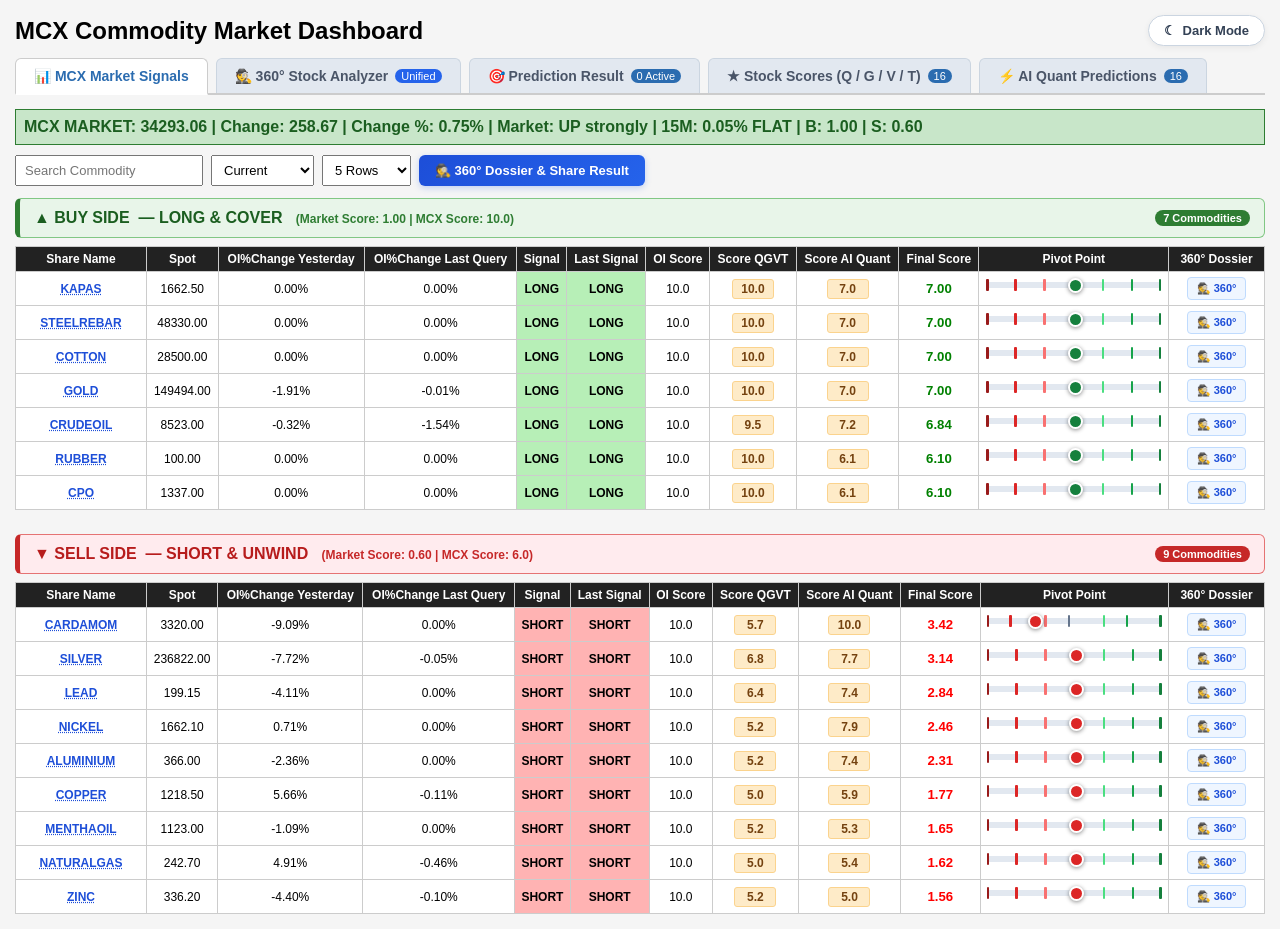
==== commit b728c2d8: "Update market_dashboard.html via API" ====
--- a/market_dashboard.html
+++ b/market_dashboard.html
@@ -2063,7 +2063,7 @@
 <div id="tabContent-fno" class="tab-content active">
 
 <div class="nifty" style="background: #c8e6c9; border: 1px solid #2e7d32; color: #1b5e20;">
-MCX MARKET: 34276.68 | Change: 239.69 | Change %: 0.70% | Market: UP strongly | 15M: -0.04% FLAT | B: 1.00 | S: 0.60
+MCX MARKET: 34293.06 | Change: 258.67 | Change %: 0.75% | Market: UP strongly | 15M: 0.05% FLAT | B: 1.00 | S: 0.60
 </div>
 
 <div class="controls">
@@ -2138,16 +2138,16 @@
         <tr>
 
         <td>
-          <span class="symbol-clickable" onclick="openMarketAnalyzerModal('CRUDEOIL')" title="Click to open 360° Dossier for CRUDEOIL" style="cursor: pointer; color: #1d4ed8; font-weight: 700;">CRUDEOIL</span>
-        </td>
-        <td>8523.00</td>
+          <span class="symbol-clickable" onclick="openMarketAnalyzerModal('KAPAS')" title="Click to open 360° Dossier for KAPAS" style="cursor: pointer; color: #1d4ed8; font-weight: 700;">KAPAS</span>
+        </td>
+        <td>1662.50</td>
 
         <td>
-            1.24%
+            0.00%
         </td>
 
         <td>
-            -0.08%
+            0.00%
         </td>
 
         <td class="signal-LONG">
@@ -2158,11 +2158,247 @@
 
         <td>10.0</td>
 
-        <td><span class="score-badge score-mid" title="Commodity Quantitative Score (5-10)">9.8</span></td>
-
-        <td><span class="score-badge score-mid" title="AI Quantitative Score (5-10)">7.7</span></td>
-
-        <td style="font-weight: bold; font-size: 1.1em; color: green;">7.55</td>
+        <td><span class="score-badge score-mid" title="Commodity Quantitative Score (5-10)">10.0</span></td>
+
+        <td><span class="score-badge score-mid" title="AI Quantitative Score (5-10)">7.0</span></td>
+
+        <td style="font-weight: bold; font-size: 1.1em; color: green;">7.00</td>
+
+        <td class="pivot-cell">
+            <div class="pivot-graph-wrap" tabindex="0">
+              <span style="display:none">050.00</span>
+              <div class="pivot-detail-tooltip">S3: 1612.64 | S2: 1629.26 | S1: 1645.88 | P: 1662.50 | R1: 1679.12 | R2: 1695.74 | R3: 1712.36</div>
+              <div class="pivot-track">
+                <div class="pivot-pipe" style="left:0px; background:#991b1b;"></div>
+                <div class="pivot-pipe" style="left:calc(16.7% - 1px); background:#dc2626;"></div>
+                <div class="pivot-pipe" style="left:calc(33.3% - 1px); background:#f87171;"></div>
+                <div class="pivot-pipe" style="left:calc(50.0% - 1px); background:#64748b;"></div>
+                <div class="pivot-pipe" style="left:calc(66.7% - 1px); background:#4ade80;"></div>
+                <div class="pivot-pipe" style="left:calc(83.3% - 1px); background:#16a34a;"></div>
+                <div class="pivot-pipe" style="right:0px; background:#15803d;"></div>
+                <div class="pivot-ball" style="left:calc(50.0% - 5.5px); background:#15803d;"></div>
+              </div>
+              <div class="pivot-hover-price-line">
+                <span>S3: 1612.64</span>
+                <span class="cur-price-highlight">₹1662.50</span>
+                <span>R3: 1712.36</span>
+              </div>
+            </div>
+            </td>
+
+        <td style="text-align: center;">
+          <button type="button" class="btn-row-analyze" onclick="openMarketAnalyzerModal('KAPAS')" title="Popup 360° Dossier & Share Result for KAPAS">
+            &#128373; 360°
+          </button>
+        </td>
+
+        </tr>
+        
+        <tr>
+
+        <td>
+          <span class="symbol-clickable" onclick="openMarketAnalyzerModal('STEELREBAR')" title="Click to open 360° Dossier for STEELREBAR" style="cursor: pointer; color: #1d4ed8; font-weight: 700;">STEELREBAR</span>
+        </td>
+        <td>48330.00</td>
+
+        <td>
+            0.00%
+        </td>
+
+        <td>
+            0.00%
+        </td>
+
+        <td class="signal-LONG">
+            LONG
+        </td>
+
+        <td class="signal-LONG">LONG</td>
+
+        <td>10.0</td>
+
+        <td><span class="score-badge score-mid" title="Commodity Quantitative Score (5-10)">10.0</span></td>
+
+        <td><span class="score-badge score-mid" title="AI Quantitative Score (5-10)">7.0</span></td>
+
+        <td style="font-weight: bold; font-size: 1.1em; color: green;">7.00</td>
+
+        <td class="pivot-cell">
+            <div class="pivot-graph-wrap" tabindex="0">
+              <span style="display:none">050.00</span>
+              <div class="pivot-detail-tooltip">S3: 46880.10 | S2: 47363.40 | S1: 47846.70 | P: 48330.00 | R1: 48813.30 | R2: 49296.60 | R3: 49779.90</div>
+              <div class="pivot-track">
+                <div class="pivot-pipe" style="left:0px; background:#991b1b;"></div>
+                <div class="pivot-pipe" style="left:calc(16.7% - 1px); background:#dc2626;"></div>
+                <div class="pivot-pipe" style="left:calc(33.3% - 1px); background:#f87171;"></div>
+                <div class="pivot-pipe" style="left:calc(50.0% - 1px); background:#64748b;"></div>
+                <div class="pivot-pipe" style="left:calc(66.7% - 1px); background:#4ade80;"></div>
+                <div class="pivot-pipe" style="left:calc(83.3% - 1px); background:#16a34a;"></div>
+                <div class="pivot-pipe" style="right:0px; background:#15803d;"></div>
+                <div class="pivot-ball" style="left:calc(50.0% - 5.5px); background:#15803d;"></div>
+              </div>
+              <div class="pivot-hover-price-line">
+                <span>S3: 46880.10</span>
+                <span class="cur-price-highlight">₹48330.00</span>
+                <span>R3: 49779.90</span>
+              </div>
+            </div>
+            </td>
+
+        <td style="text-align: center;">
+          <button type="button" class="btn-row-analyze" onclick="openMarketAnalyzerModal('STEELREBAR')" title="Popup 360° Dossier & Share Result for STEELREBAR">
+            &#128373; 360°
+          </button>
+        </td>
+
+        </tr>
+        
+        <tr>
+
+        <td>
+          <span class="symbol-clickable" onclick="openMarketAnalyzerModal('COTTON')" title="Click to open 360° Dossier for COTTON" style="cursor: pointer; color: #1d4ed8; font-weight: 700;">COTTON</span>
+        </td>
+        <td>28500.00</td>
+
+        <td>
+            0.00%
+        </td>
+
+        <td>
+            0.00%
+        </td>
+
+        <td class="signal-LONG">
+            LONG
+        </td>
+
+        <td class="signal-LONG">LONG</td>
+
+        <td>10.0</td>
+
+        <td><span class="score-badge score-mid" title="Commodity Quantitative Score (5-10)">10.0</span></td>
+
+        <td><span class="score-badge score-mid" title="AI Quantitative Score (5-10)">7.0</span></td>
+
+        <td style="font-weight: bold; font-size: 1.1em; color: green;">7.00</td>
+
+        <td class="pivot-cell">
+            <div class="pivot-graph-wrap" tabindex="0">
+              <span style="display:none">050.00</span>
+              <div class="pivot-detail-tooltip">S3: 27645.00 | S2: 27930.00 | S1: 28215.00 | P: 28500.00 | R1: 28785.00 | R2: 29070.00 | R3: 29355.00</div>
+              <div class="pivot-track">
+                <div class="pivot-pipe" style="left:0px; background:#991b1b;"></div>
+                <div class="pivot-pipe" style="left:calc(16.7% - 1px); background:#dc2626;"></div>
+                <div class="pivot-pipe" style="left:calc(33.3% - 1px); background:#f87171;"></div>
+                <div class="pivot-pipe" style="left:calc(50.0% - 1px); background:#64748b;"></div>
+                <div class="pivot-pipe" style="left:calc(66.7% - 1px); background:#4ade80;"></div>
+                <div class="pivot-pipe" style="left:calc(83.3% - 1px); background:#16a34a;"></div>
+                <div class="pivot-pipe" style="right:0px; background:#15803d;"></div>
+                <div class="pivot-ball" style="left:calc(50.0% - 5.5px); background:#15803d;"></div>
+              </div>
+              <div class="pivot-hover-price-line">
+                <span>S3: 27645.00</span>
+                <span class="cur-price-highlight">₹28500.00</span>
+                <span>R3: 29355.00</span>
+              </div>
+            </div>
+            </td>
+
+        <td style="text-align: center;">
+          <button type="button" class="btn-row-analyze" onclick="openMarketAnalyzerModal('COTTON')" title="Popup 360° Dossier & Share Result for COTTON">
+            &#128373; 360°
+          </button>
+        </td>
+
+        </tr>
+        
+        <tr>
+
+        <td>
+          <span class="symbol-clickable" onclick="openMarketAnalyzerModal('GOLD')" title="Click to open 360° Dossier for GOLD" style="cursor: pointer; color: #1d4ed8; font-weight: 700;">GOLD</span>
+        </td>
+        <td>149494.00</td>
+
+        <td>
+            -1.91%
+        </td>
+
+        <td>
+            -0.01%
+        </td>
+
+        <td class="signal-LONG">
+            LONG
+        </td>
+
+        <td class="signal-LONG">LONG</td>
+
+        <td>10.0</td>
+
+        <td><span class="score-badge score-mid" title="Commodity Quantitative Score (5-10)">10.0</span></td>
+
+        <td><span class="score-badge score-mid" title="AI Quantitative Score (5-10)">7.0</span></td>
+
+        <td style="font-weight: bold; font-size: 1.1em; color: green;">7.00</td>
+
+        <td class="pivot-cell">
+            <div class="pivot-graph-wrap" tabindex="0">
+              <span style="display:none">050.00</span>
+              <div class="pivot-detail-tooltip">S3: 145009.18 | S2: 146504.12 | S1: 147999.06 | P: 149494.00 | R1: 150988.94 | R2: 152483.88 | R3: 153978.82</div>
+              <div class="pivot-track">
+                <div class="pivot-pipe" style="left:0px; background:#991b1b;"></div>
+                <div class="pivot-pipe" style="left:calc(16.7% - 1px); background:#dc2626;"></div>
+                <div class="pivot-pipe" style="left:calc(33.3% - 1px); background:#f87171;"></div>
+                <div class="pivot-pipe" style="left:calc(50.0% - 1px); background:#64748b;"></div>
+                <div class="pivot-pipe" style="left:calc(66.7% - 1px); background:#4ade80;"></div>
+                <div class="pivot-pipe" style="left:calc(83.3% - 1px); background:#16a34a;"></div>
+                <div class="pivot-pipe" style="right:0px; background:#15803d;"></div>
+                <div class="pivot-ball" style="left:calc(50.0% - 5.5px); background:#15803d;"></div>
+              </div>
+              <div class="pivot-hover-price-line">
+                <span>S3: 145009.18</span>
+                <span class="cur-price-highlight">₹149494.00</span>
+                <span>R3: 153978.82</span>
+              </div>
+            </div>
+            </td>
+
+        <td style="text-align: center;">
+          <button type="button" class="btn-row-analyze" onclick="openMarketAnalyzerModal('GOLD')" title="Popup 360° Dossier & Share Result for GOLD">
+            &#128373; 360°
+          </button>
+        </td>
+
+        </tr>
+        
+        <tr>
+
+        <td>
+          <span class="symbol-clickable" onclick="openMarketAnalyzerModal('CRUDEOIL')" title="Click to open 360° Dossier for CRUDEOIL" style="cursor: pointer; color: #1d4ed8; font-weight: 700;">CRUDEOIL</span>
+        </td>
+        <td>8523.00</td>
+
+        <td>
+            -0.32%
+        </td>
+
+        <td>
+            -1.54%
+        </td>
+
+        <td class="signal-LONG">
+            LONG
+        </td>
+
+        <td class="signal-LONG">LONG</td>
+
+        <td>10.0</td>
+
+        <td><span class="score-badge score-mid" title="Commodity Quantitative Score (5-10)">9.5</span></td>
+
+        <td><span class="score-badge score-mid" title="AI Quantitative Score (5-10)">7.2</span></td>
+
+        <td style="font-weight: bold; font-size: 1.1em; color: green;">6.84</td>
 
         <td class="pivot-cell">
             <div class="pivot-graph-wrap" tabindex="0">
@@ -2188,242 +2424,6 @@
 
         <td style="text-align: center;">
           <button type="button" class="btn-row-analyze" onclick="openMarketAnalyzerModal('CRUDEOIL')" title="Popup 360° Dossier & Share Result for CRUDEOIL">
-            &#128373; 360°
-          </button>
-        </td>
-
-        </tr>
-        
-        <tr>
-
-        <td>
-          <span class="symbol-clickable" onclick="openMarketAnalyzerModal('KAPAS')" title="Click to open 360° Dossier for KAPAS" style="cursor: pointer; color: #1d4ed8; font-weight: 700;">KAPAS</span>
-        </td>
-        <td>1662.50</td>
-
-        <td>
-            0.00%
-        </td>
-
-        <td>
-            0.00%
-        </td>
-
-        <td class="signal-LONG">
-            LONG
-        </td>
-
-        <td class="signal-LONG">LONG</td>
-
-        <td>10.0</td>
-
-        <td><span class="score-badge score-mid" title="Commodity Quantitative Score (5-10)">10.0</span></td>
-
-        <td><span class="score-badge score-mid" title="AI Quantitative Score (5-10)">7.0</span></td>
-
-        <td style="font-weight: bold; font-size: 1.1em; color: green;">7.00</td>
-
-        <td class="pivot-cell">
-            <div class="pivot-graph-wrap" tabindex="0">
-              <span style="display:none">050.00</span>
-              <div class="pivot-detail-tooltip">S3: 1612.64 | S2: 1629.26 | S1: 1645.88 | P: 1662.50 | R1: 1679.12 | R2: 1695.74 | R3: 1712.36</div>
-              <div class="pivot-track">
-                <div class="pivot-pipe" style="left:0px; background:#991b1b;"></div>
-                <div class="pivot-pipe" style="left:calc(16.7% - 1px); background:#dc2626;"></div>
-                <div class="pivot-pipe" style="left:calc(33.3% - 1px); background:#f87171;"></div>
-                <div class="pivot-pipe" style="left:calc(50.0% - 1px); background:#64748b;"></div>
-                <div class="pivot-pipe" style="left:calc(66.7% - 1px); background:#4ade80;"></div>
-                <div class="pivot-pipe" style="left:calc(83.3% - 1px); background:#16a34a;"></div>
-                <div class="pivot-pipe" style="right:0px; background:#15803d;"></div>
-                <div class="pivot-ball" style="left:calc(50.0% - 5.5px); background:#15803d;"></div>
-              </div>
-              <div class="pivot-hover-price-line">
-                <span>S3: 1612.64</span>
-                <span class="cur-price-highlight">₹1662.50</span>
-                <span>R3: 1712.36</span>
-              </div>
-            </div>
-            </td>
-
-        <td style="text-align: center;">
-          <button type="button" class="btn-row-analyze" onclick="openMarketAnalyzerModal('KAPAS')" title="Popup 360° Dossier & Share Result for KAPAS">
-            &#128373; 360°
-          </button>
-        </td>
-
-        </tr>
-        
-        <tr>
-
-        <td>
-          <span class="symbol-clickable" onclick="openMarketAnalyzerModal('STEELREBAR')" title="Click to open 360° Dossier for STEELREBAR" style="cursor: pointer; color: #1d4ed8; font-weight: 700;">STEELREBAR</span>
-        </td>
-        <td>48330.00</td>
-
-        <td>
-            0.00%
-        </td>
-
-        <td>
-            0.00%
-        </td>
-
-        <td class="signal-LONG">
-            LONG
-        </td>
-
-        <td class="signal-LONG">LONG</td>
-
-        <td>10.0</td>
-
-        <td><span class="score-badge score-mid" title="Commodity Quantitative Score (5-10)">10.0</span></td>
-
-        <td><span class="score-badge score-mid" title="AI Quantitative Score (5-10)">7.0</span></td>
-
-        <td style="font-weight: bold; font-size: 1.1em; color: green;">7.00</td>
-
-        <td class="pivot-cell">
-            <div class="pivot-graph-wrap" tabindex="0">
-              <span style="display:none">050.00</span>
-              <div class="pivot-detail-tooltip">S3: 46880.10 | S2: 47363.40 | S1: 47846.70 | P: 48330.00 | R1: 48813.30 | R2: 49296.60 | R3: 49779.90</div>
-              <div class="pivot-track">
-                <div class="pivot-pipe" style="left:0px; background:#991b1b;"></div>
-                <div class="pivot-pipe" style="left:calc(16.7% - 1px); background:#dc2626;"></div>
-                <div class="pivot-pipe" style="left:calc(33.3% - 1px); background:#f87171;"></div>
-                <div class="pivot-pipe" style="left:calc(50.0% - 1px); background:#64748b;"></div>
-                <div class="pivot-pipe" style="left:calc(66.7% - 1px); background:#4ade80;"></div>
-                <div class="pivot-pipe" style="left:calc(83.3% - 1px); background:#16a34a;"></div>
-                <div class="pivot-pipe" style="right:0px; background:#15803d;"></div>
-                <div class="pivot-ball" style="left:calc(50.0% - 5.5px); background:#15803d;"></div>
-              </div>
-              <div class="pivot-hover-price-line">
-                <span>S3: 46880.10</span>
-                <span class="cur-price-highlight">₹48330.00</span>
-                <span>R3: 49779.90</span>
-              </div>
-            </div>
-            </td>
-
-        <td style="text-align: center;">
-          <button type="button" class="btn-row-analyze" onclick="openMarketAnalyzerModal('STEELREBAR')" title="Popup 360° Dossier & Share Result for STEELREBAR">
-            &#128373; 360°
-          </button>
-        </td>
-
-        </tr>
-        
-        <tr>
-
-        <td>
-          <span class="symbol-clickable" onclick="openMarketAnalyzerModal('COTTON')" title="Click to open 360° Dossier for COTTON" style="cursor: pointer; color: #1d4ed8; font-weight: 700;">COTTON</span>
-        </td>
-        <td>28500.00</td>
-
-        <td>
-            0.00%
-        </td>
-
-        <td>
-            0.00%
-        </td>
-
-        <td class="signal-LONG">
-            LONG
-        </td>
-
-        <td class="signal-LONG">LONG</td>
-
-        <td>10.0</td>
-
-        <td><span class="score-badge score-mid" title="Commodity Quantitative Score (5-10)">10.0</span></td>
-
-        <td><span class="score-badge score-mid" title="AI Quantitative Score (5-10)">7.0</span></td>
-
-        <td style="font-weight: bold; font-size: 1.1em; color: green;">7.00</td>
-
-        <td class="pivot-cell">
-            <div class="pivot-graph-wrap" tabindex="0">
-              <span style="display:none">050.00</span>
-              <div class="pivot-detail-tooltip">S3: 27645.00 | S2: 27930.00 | S1: 28215.00 | P: 28500.00 | R1: 28785.00 | R2: 29070.00 | R3: 29355.00</div>
-              <div class="pivot-track">
-                <div class="pivot-pipe" style="left:0px; background:#991b1b;"></div>
-                <div class="pivot-pipe" style="left:calc(16.7% - 1px); background:#dc2626;"></div>
-                <div class="pivot-pipe" style="left:calc(33.3% - 1px); background:#f87171;"></div>
-                <div class="pivot-pipe" style="left:calc(50.0% - 1px); background:#64748b;"></div>
-                <div class="pivot-pipe" style="left:calc(66.7% - 1px); background:#4ade80;"></div>
-                <div class="pivot-pipe" style="left:calc(83.3% - 1px); background:#16a34a;"></div>
-                <div class="pivot-pipe" style="right:0px; background:#15803d;"></div>
-                <div class="pivot-ball" style="left:calc(50.0% - 5.5px); background:#15803d;"></div>
-              </div>
-              <div class="pivot-hover-price-line">
-                <span>S3: 27645.00</span>
-                <span class="cur-price-highlight">₹28500.00</span>
-                <span>R3: 29355.00</span>
-              </div>
-            </div>
-            </td>
-
-        <td style="text-align: center;">
-          <button type="button" class="btn-row-analyze" onclick="openMarketAnalyzerModal('COTTON')" title="Popup 360° Dossier & Share Result for COTTON">
-            &#128373; 360°
-          </button>
-        </td>
-
-        </tr>
-        
-        <tr>
-
-        <td>
-          <span class="symbol-clickable" onclick="openMarketAnalyzerModal('GOLD')" title="Click to open 360° Dossier for GOLD" style="cursor: pointer; color: #1d4ed8; font-weight: 700;">GOLD</span>
-        </td>
-        <td>149494.00</td>
-
-        <td>
-            -1.90%
-        </td>
-
-        <td>
-            -0.12%
-        </td>
-
-        <td class="signal-LONG">
-            LONG
-        </td>
-
-        <td class="signal-LONG">LONG</td>
-
-        <td>10.0</td>
-
-        <td><span class="score-badge score-mid" title="Commodity Quantitative Score (5-10)">9.8</span></td>
-
-        <td><span class="score-badge score-mid" title="AI Quantitative Score (5-10)">7.0</span></td>
-
-        <td style="font-weight: bold; font-size: 1.1em; color: green;">6.86</td>
-
-        <td class="pivot-cell">
-            <div class="pivot-graph-wrap" tabindex="0">
-              <span style="display:none">050.00</span>
-              <div class="pivot-detail-tooltip">S3: 145009.18 | S2: 146504.12 | S1: 147999.06 | P: 149494.00 | R1: 150988.94 | R2: 152483.88 | R3: 153978.82</div>
-              <div class="pivot-track">
-                <div class="pivot-pipe" style="left:0px; background:#991b1b;"></div>
-                <div class="pivot-pipe" style="left:calc(16.7% - 1px); background:#dc2626;"></div>
-                <div class="pivot-pipe" style="left:calc(33.3% - 1px); background:#f87171;"></div>
-                <div class="pivot-pipe" style="left:calc(50.0% - 1px); background:#64748b;"></div>
-                <div class="pivot-pipe" style="left:calc(66.7% - 1px); background:#4ade80;"></div>
-                <div class="pivot-pipe" style="left:calc(83.3% - 1px); background:#16a34a;"></div>
-                <div class="pivot-pipe" style="right:0px; background:#15803d;"></div>
-                <div class="pivot-ball" style="left:calc(50.0% - 5.5px); background:#15803d;"></div>
-              </div>
-              <div class="pivot-hover-price-line">
-                <span>S3: 145009.18</span>
-                <span class="cur-price-highlight">₹149494.00</span>
-                <span>R3: 153978.82</span>
-              </div>
-            </div>
-            </td>
-
-        <td style="text-align: center;">
-          <button type="button" class="btn-row-analyze" onclick="openMarketAnalyzerModal('GOLD')" title="Popup 360° Dossier & Share Result for GOLD">
             &#128373; 360°
           </button>
         </td>
@@ -2580,16 +2580,16 @@
         <tr>
 
         <td>
-          <span class="symbol-clickable" onclick="openMarketAnalyzerModal('SILVER')" title="Click to open 360° Dossier for SILVER" style="cursor: pointer; color: #1d4ed8; font-weight: 700;">SILVER</span>
-        </td>
-        <td>236822.00</td>
+          <span class="symbol-clickable" onclick="openMarketAnalyzerModal('CARDAMOM')" title="Click to open 360° Dossier for CARDAMOM" style="cursor: pointer; color: #1d4ed8; font-weight: 700;">CARDAMOM</span>
+        </td>
+        <td>3320.00</td>
 
         <td>
-            -7.67%
+            -9.09%
         </td>
 
         <td>
-            0.02%
+            0.00%
         </td>
 
         <td class="signal-SHORT">
@@ -2600,11 +2600,70 @@
 
         <td>10.0</td>
 
+        <td><span class="score-badge score-mid" title="Commodity Quantitative Score (5-10)">5.7</span></td>
+
+        <td><span class="score-badge score-mid" title="AI Quantitative Score (5-10)">10.0</span></td>
+
+        <td style="font-weight: bold; font-size: 1.1em; color: red;">3.42</td>
+
+        <td class="pivot-cell">
+            <div class="pivot-graph-wrap" tabindex="0">
+              <span style="display:none">026.67</span>
+              <div class="pivot-detail-tooltip">S3: 3312.00 | S2: 3316.00 | S1: 3322.00 | P: 3326.00 | R1: 3332.00 | R2: 3336.00 | R3: 3342.00</div>
+              <div class="pivot-track">
+                <div class="pivot-pipe" style="left:0px; background:#991b1b;"></div>
+                <div class="pivot-pipe" style="left:calc(13.3% - 1px); background:#dc2626;"></div>
+                <div class="pivot-pipe" style="left:calc(33.3% - 1px); background:#f87171;"></div>
+                <div class="pivot-pipe" style="left:calc(46.7% - 1px); background:#64748b;"></div>
+                <div class="pivot-pipe" style="left:calc(66.7% - 1px); background:#4ade80;"></div>
+                <div class="pivot-pipe" style="left:calc(80.0% - 1px); background:#16a34a;"></div>
+                <div class="pivot-pipe" style="right:0px; background:#15803d;"></div>
+                <div class="pivot-ball" style="left:calc(26.7% - 5.5px); background:#dc2626;"></div>
+              </div>
+              <div class="pivot-hover-price-line">
+                <span>S3: 3312.00</span>
+                <span class="cur-price-highlight">₹3320.00</span>
+                <span>R3: 3342.00</span>
+              </div>
+            </div>
+            </td>
+
+        <td style="text-align: center;">
+          <button type="button" class="btn-row-analyze" onclick="openMarketAnalyzerModal('CARDAMOM')" title="Popup 360° Dossier & Share Result for CARDAMOM">
+            &#128373; 360°
+          </button>
+        </td>
+
+        </tr>
+        
+        <tr>
+
+        <td>
+          <span class="symbol-clickable" onclick="openMarketAnalyzerModal('SILVER')" title="Click to open 360° Dossier for SILVER" style="cursor: pointer; color: #1d4ed8; font-weight: 700;">SILVER</span>
+        </td>
+        <td>236822.00</td>
+
+        <td>
+            -7.72%
+        </td>
+
+        <td>
+            -0.05%
+        </td>
+
+        <td class="signal-SHORT">
+            SHORT
+        </td>
+
+        <td class="signal-SHORT">SHORT</td>
+
+        <td>10.0</td>
+
         <td><span class="score-badge score-mid" title="Commodity Quantitative Score (5-10)">6.8</span></td>
 
-        <td><span class="score-badge score-mid" title="AI Quantitative Score (5-10)">8.5</span></td>
-
-        <td style="font-weight: bold; font-size: 1.1em; color: red;">3.47</td>
+        <td><span class="score-badge score-mid" title="AI Quantitative Score (5-10)">7.7</span></td>
+
+        <td style="font-weight: bold; font-size: 1.1em; color: red;">3.14</td>
 
         <td class="pivot-cell">
             <div class="pivot-graph-wrap" tabindex="0">
@@ -2639,65 +2698,6 @@
         <tr>
 
         <td>
-          <span class="symbol-clickable" onclick="openMarketAnalyzerModal('CARDAMOM')" title="Click to open 360° Dossier for CARDAMOM" style="cursor: pointer; color: #1d4ed8; font-weight: 700;">CARDAMOM</span>
-        </td>
-        <td>3320.00</td>
-
-        <td>
-            -9.09%
-        </td>
-
-        <td>
-            0.00%
-        </td>
-
-        <td class="signal-SHORT">
-            SHORT
-        </td>
-
-        <td class="signal-SHORT">SHORT</td>
-
-        <td>10.0</td>
-
-        <td><span class="score-badge score-mid" title="Commodity Quantitative Score (5-10)">5.7</span></td>
-
-        <td><span class="score-badge score-mid" title="AI Quantitative Score (5-10)">10.0</span></td>
-
-        <td style="font-weight: bold; font-size: 1.1em; color: red;">3.42</td>
-
-        <td class="pivot-cell">
-            <div class="pivot-graph-wrap" tabindex="0">
-              <span style="display:none">026.67</span>
-              <div class="pivot-detail-tooltip">S3: 3312.00 | S2: 3316.00 | S1: 3322.00 | P: 3326.00 | R1: 3332.00 | R2: 3336.00 | R3: 3342.00</div>
-              <div class="pivot-track">
-                <div class="pivot-pipe" style="left:0px; background:#991b1b;"></div>
-                <div class="pivot-pipe" style="left:calc(13.3% - 1px); background:#dc2626;"></div>
-                <div class="pivot-pipe" style="left:calc(33.3% - 1px); background:#f87171;"></div>
-                <div class="pivot-pipe" style="left:calc(46.7% - 1px); background:#64748b;"></div>
-                <div class="pivot-pipe" style="left:calc(66.7% - 1px); background:#4ade80;"></div>
-                <div class="pivot-pipe" style="left:calc(80.0% - 1px); background:#16a34a;"></div>
-                <div class="pivot-pipe" style="right:0px; background:#15803d;"></div>
-                <div class="pivot-ball" style="left:calc(26.7% - 5.5px); background:#dc2626;"></div>
-              </div>
-              <div class="pivot-hover-price-line">
-                <span>S3: 3312.00</span>
-                <span class="cur-price-highlight">₹3320.00</span>
-                <span>R3: 3342.00</span>
-              </div>
-            </div>
-            </td>
-
-        <td style="text-align: center;">
-          <button type="button" class="btn-row-analyze" onclick="openMarketAnalyzerModal('CARDAMOM')" title="Popup 360° Dossier & Share Result for CARDAMOM">
-            &#128373; 360°
-          </button>
-        </td>
-
-        </tr>
-        
-        <tr>
-
-        <td>
           <span class="symbol-clickable" onclick="openMarketAnalyzerModal('LEAD')" title="Click to open 360° Dossier for LEAD" style="cursor: pointer; color: #1d4ed8; font-weight: 700;">LEAD</span>
         </td>
         <td>199.15</td>
@@ -2766,7 +2766,7 @@
         </td>
 
         <td>
-            0.23%
+            0.00%
         </td>
 
         <td class="signal-SHORT">
@@ -2779,9 +2779,9 @@
 
         <td><span class="score-badge score-mid" title="Commodity Quantitative Score (5-10)">5.2</span></td>
 
-        <td><span class="score-badge score-mid" title="AI Quantitative Score (5-10)">8.6</span></td>
-
-        <td style="font-weight: bold; font-size: 1.1em; color: red;">2.68</td>
+        <td><span class="score-badge score-mid" title="AI Quantitative Score (5-10)">7.9</span></td>
+
+        <td style="font-weight: bold; font-size: 1.1em; color: red;">2.46</td>
 
         <td class="pivot-cell">
             <div class="pivot-graph-wrap" tabindex="0">
@@ -2825,7 +2825,7 @@
         </td>
 
         <td>
-            -0.04%
+            0.00%
         </td>
 
         <td class="signal-SHORT">
@@ -2836,11 +2836,11 @@
 
         <td>10.0</td>
 
-        <td><span class="score-badge score-mid" title="Commodity Quantitative Score (5-10)">5.0</span></td>
+        <td><span class="score-badge score-mid" title="Commodity Quantitative Score (5-10)">5.2</span></td>
 
         <td><span class="score-badge score-mid" title="AI Quantitative Score (5-10)">7.4</span></td>
 
-        <td style="font-weight: bold; font-size: 1.1em; color: red;">2.22</td>
+        <td style="font-weight: bold; font-size: 1.1em; color: red;">2.31</td>
 
         <td class="pivot-cell">
             <div class="pivot-graph-wrap" tabindex="0">
@@ -2880,11 +2880,11 @@
         <td>1218.50</td>
 
         <td>
-            5.78%
+            5.66%
         </td>
 
         <td>
-            -0.01%
+            -0.11%
         </td>
 
         <td class="signal-SHORT">
@@ -2934,16 +2934,16 @@
         <tr>
 
         <td>
-          <span class="symbol-clickable" onclick="openMarketAnalyzerModal('NATURALGAS')" title="Click to open 360° Dossier for NATURALGAS" style="cursor: pointer; color: #1d4ed8; font-weight: 700;">NATURALGAS</span>
-        </td>
-        <td>242.70</td>
+          <span class="symbol-clickable" onclick="openMarketAnalyzerModal('MENTHAOIL')" title="Click to open 360° Dossier for MENTHAOIL" style="cursor: pointer; color: #1d4ed8; font-weight: 700;">MENTHAOIL</span>
+        </td>
+        <td>1123.00</td>
 
         <td>
-            5.40%
+            -1.09%
         </td>
 
         <td>
-            -0.49%
+            0.00%
         </td>
 
         <td class="signal-SHORT">
@@ -2954,11 +2954,70 @@
 
         <td>10.0</td>
 
+        <td><span class="score-badge score-mid" title="Commodity Quantitative Score (5-10)">5.2</span></td>
+
+        <td><span class="score-badge score-mid" title="AI Quantitative Score (5-10)">5.3</span></td>
+
+        <td style="font-weight: bold; font-size: 1.1em; color: red;">1.65</td>
+
+        <td class="pivot-cell">
+            <div class="pivot-graph-wrap" tabindex="0">
+              <span style="display:none">050.00</span>
+              <div class="pivot-detail-tooltip">S3: 1089.31 | S2: 1100.54 | S1: 1111.77 | P: 1123.00 | R1: 1134.23 | R2: 1145.46 | R3: 1156.69</div>
+              <div class="pivot-track">
+                <div class="pivot-pipe" style="left:0px; background:#991b1b;"></div>
+                <div class="pivot-pipe" style="left:calc(16.7% - 1px); background:#dc2626;"></div>
+                <div class="pivot-pipe" style="left:calc(33.3% - 1px); background:#f87171;"></div>
+                <div class="pivot-pipe" style="left:calc(50.0% - 1px); background:#64748b;"></div>
+                <div class="pivot-pipe" style="left:calc(66.7% - 1px); background:#4ade80;"></div>
+                <div class="pivot-pipe" style="left:calc(83.3% - 1px); background:#16a34a;"></div>
+                <div class="pivot-pipe" style="right:0px; background:#15803d;"></div>
+                <div class="pivot-ball" style="left:calc(50.0% - 5.5px); background:#dc2626;"></div>
+              </div>
+              <div class="pivot-hover-price-line">
+                <span>S3: 1089.31</span>
+                <span class="cur-price-highlight">₹1123.00</span>
+                <span>R3: 1156.69</span>
+              </div>
+            </div>
+            </td>
+
+        <td style="text-align: center;">
+          <button type="button" class="btn-row-analyze" onclick="openMarketAnalyzerModal('MENTHAOIL')" title="Popup 360° Dossier & Share Result for MENTHAOIL">
+            &#128373; 360°
+          </button>
+        </td>
+
+        </tr>
+        
+        <tr>
+
+        <td>
+          <span class="symbol-clickable" onclick="openMarketAnalyzerModal('NATURALGAS')" title="Click to open 360° Dossier for NATURALGAS" style="cursor: pointer; color: #1d4ed8; font-weight: 700;">NATURALGAS</span>
+        </td>
+        <td>242.70</td>
+
+        <td>
+            4.91%
+        </td>
+
+        <td>
+            -0.46%
+        </td>
+
+        <td class="signal-SHORT">
+            SHORT
+        </td>
+
+        <td class="signal-SHORT">SHORT</td>
+
+        <td>10.0</td>
+
         <td><span class="score-badge score-mid" title="Commodity Quantitative Score (5-10)">5.0</span></td>
 
-        <td><span class="score-badge score-mid" title="AI Quantitative Score (5-10)">5.9</span></td>
-
-        <td style="font-weight: bold; font-size: 1.1em; color: red;">1.77</td>
+        <td><span class="score-badge score-mid" title="AI Quantitative Score (5-10)">5.4</span></td>
+
+        <td style="font-weight: bold; font-size: 1.1em; color: red;">1.62</td>
 
         <td class="pivot-cell">
             <div class="pivot-graph-wrap" tabindex="0">
@@ -2993,16 +3052,16 @@
         <tr>
 
         <td>
-          <span class="symbol-clickable" onclick="openMarketAnalyzerModal('MENTHAOIL')" title="Click to open 360° Dossier for MENTHAOIL" style="cursor: pointer; color: #1d4ed8; font-weight: 700;">MENTHAOIL</span>
-        </td>
-        <td>1123.00</td>
+          <span class="symbol-clickable" onclick="openMarketAnalyzerModal('ZINC')" title="Click to open 360° Dossier for ZINC" style="cursor: pointer; color: #1d4ed8; font-weight: 700;">ZINC</span>
+        </td>
+        <td>336.20</td>
 
         <td>
-            -1.09%
+            -4.40%
         </td>
 
         <td>
-            0.00%
+            -0.10%
         </td>
 
         <td class="signal-SHORT">
@@ -3015,68 +3074,9 @@
 
         <td><span class="score-badge score-mid" title="Commodity Quantitative Score (5-10)">5.2</span></td>
 
-        <td><span class="score-badge score-mid" title="AI Quantitative Score (5-10)">5.3</span></td>
-
-        <td style="font-weight: bold; font-size: 1.1em; color: red;">1.65</td>
-
-        <td class="pivot-cell">
-            <div class="pivot-graph-wrap" tabindex="0">
-              <span style="display:none">050.00</span>
-              <div class="pivot-detail-tooltip">S3: 1089.31 | S2: 1100.54 | S1: 1111.77 | P: 1123.00 | R1: 1134.23 | R2: 1145.46 | R3: 1156.69</div>
-              <div class="pivot-track">
-                <div class="pivot-pipe" style="left:0px; background:#991b1b;"></div>
-                <div class="pivot-pipe" style="left:calc(16.7% - 1px); background:#dc2626;"></div>
-                <div class="pivot-pipe" style="left:calc(33.3% - 1px); background:#f87171;"></div>
-                <div class="pivot-pipe" style="left:calc(50.0% - 1px); background:#64748b;"></div>
-                <div class="pivot-pipe" style="left:calc(66.7% - 1px); background:#4ade80;"></div>
-                <div class="pivot-pipe" style="left:calc(83.3% - 1px); background:#16a34a;"></div>
-                <div class="pivot-pipe" style="right:0px; background:#15803d;"></div>
-                <div class="pivot-ball" style="left:calc(50.0% - 5.5px); background:#dc2626;"></div>
-              </div>
-              <div class="pivot-hover-price-line">
-                <span>S3: 1089.31</span>
-                <span class="cur-price-highlight">₹1123.00</span>
-                <span>R3: 1156.69</span>
-              </div>
-            </div>
-            </td>
-
-        <td style="text-align: center;">
-          <button type="button" class="btn-row-analyze" onclick="openMarketAnalyzerModal('MENTHAOIL')" title="Popup 360° Dossier & Share Result for MENTHAOIL">
-            &#128373; 360°
-          </button>
-        </td>
-
-        </tr>
-        
-        <tr>
-
-        <td>
-          <span class="symbol-clickable" onclick="openMarketAnalyzerModal('ZINC')" title="Click to open 360° Dossier for ZINC" style="cursor: pointer; color: #1d4ed8; font-weight: 700;">ZINC</span>
-        </td>
-        <td>336.20</td>
-
-        <td>
-            -4.31%
-        </td>
-
-        <td>
-            -0.20%
-        </td>
-
-        <td class="signal-SHORT">
-            SHORT
-        </td>
-
-        <td class="signal-SHORT">SHORT</td>
-
-        <td>10.0</td>
-
-        <td><span class="score-badge score-mid" title="Commodity Quantitative Score (5-10)">5.0</span></td>
-
         <td><span class="score-badge score-mid" title="AI Quantitative Score (5-10)">5.0</span></td>
 
-        <td style="font-weight: bold; font-size: 1.1em; color: red;">1.50</td>
+        <td style="font-weight: bold; font-size: 1.1em; color: red;">1.56</td>
 
         <td class="pivot-cell">
             <div class="pivot-graph-wrap" tabindex="0">
@@ -3308,7 +3308,7 @@
           <td><b>CRUDEOIL</b></td>
           <td><span class="badge-sell">SELL</span></td>
           <td class="signal-SHORT">SHORT</td>
-          <td><span class='badge-stk badge-stk-hi' style='font-size:12px; font-weight:700;'>8.2</span></td>
+          <td><span class='badge-stk badge-stk-hi' style='font-size:12px; font-weight:700;'>8.3</span></td>
           <td>2026-10-08 21:34</td>
           <td>₹8523.00</td>
           <td style='font-weight:700; color:#15803d;' title='Target Price (0.8%): ₹8454.82'>₹8454.82 <span style='font-size:11px; font-weight:normal;'>(-0.8%)</span></td>
@@ -3516,6 +3516,24 @@
         <tr>
           <td style="color:#777; font-weight:bold;">4</td>
           <td style="text-align:left;">
+            <strong>GOLD</strong>
+            <div style="font-size:10px; color:#666;">GOLD</div>
+          </td>
+          <td>149494.00</td>
+          <td><span class="signal-LONG sig-pill">LONG</span></td>
+          <td><span class="score-badge score-high" title="MC Score: 8.6/10 (Raw MC Score: 86/100)">8.6</span></td>
+          <td class="sub-score">50</td>
+          <td class="sub-score">51</td>
+          <td class="sub-score">100</td>
+          <td class="sub-score">90</td>
+          <td>—</td>
+          <td style="text-align:left; font-size:11px; max-width:320px; white-space:normal; line-height:1.3;">Quantitative Signal: LONG | Price: 0.05% | OI: -0.01%</td>
+          <td><a href="https://www.moneycontrol.com/commodity/mcx-gold-price?type=futures" target="_blank" class="mc-link-btn" title="View GOLD on MoneyControl">MC &#8599;</a></td>
+        </tr>
+        
+        <tr>
+          <td style="color:#777; font-weight:bold;">5</td>
+          <td style="text-align:left;">
             <strong>CPO</strong>
             <div style="font-size:10px; color:#666;">CPO</div>
           </td>
@@ -3532,7 +3550,7 @@
         </tr>
         
         <tr>
-          <td style="color:#777; font-weight:bold;">5</td>
+          <td style="color:#777; font-weight:bold;">6</td>
           <td style="text-align:left;">
             <strong>COTTON</strong>
             <div style="font-size:10px; color:#666;">COTTON</div>
@@ -3550,24 +3568,6 @@
         </tr>
         
         <tr>
-          <td style="color:#777; font-weight:bold;">6</td>
-          <td style="text-align:left;">
-            <strong>GOLD</strong>
-            <div style="font-size:10px; color:#666;">GOLD</div>
-          </td>
-          <td>149494.00</td>
-          <td><span class="signal-LONG sig-pill">LONG</span></td>
-          <td><span class="score-badge score-high" title="MC Score: 8.5/10 (Raw MC Score: 85/100)">8.5</span></td>
-          <td class="sub-score">49</td>
-          <td class="sub-score">49</td>
-          <td class="sub-score">100</td>
-          <td class="sub-score">90</td>
-          <td>—</td>
-          <td style="text-align:left; font-size:11px; max-width:320px; white-space:normal; line-height:1.3;">Quantitative Signal: LONG | Price: -0.04% | OI: -0.12%</td>
-          <td><a href="https://www.moneycontrol.com/commodity/mcx-gold-price?type=futures" target="_blank" class="mc-link-btn" title="View GOLD on MoneyControl">MC &#8599;</a></td>
-        </tr>
-        
-        <tr>
           <td style="color:#777; font-weight:bold;">7</td>
           <td style="text-align:left;">
             <strong>CRUDEOIL</strong>
@@ -3575,13 +3575,13 @@
           </td>
           <td>8523.00</td>
           <td><span class="signal-LONG sig-pill">LONG</span></td>
-          <td><span class="score-badge score-high" title="MC Score: 8.5/10 (Raw MC Score: 85/100)">8.5</span></td>
-          <td class="sub-score">49</td>
-          <td class="sub-score">49</td>
+          <td><span class="score-badge score-high" title="MC Score: 8.4/10 (Raw MC Score: 84/100)">8.4</span></td>
+          <td class="sub-score">35</td>
+          <td class="sub-score">51</td>
           <td class="sub-score">100</td>
           <td class="sub-score">90</td>
           <td>—</td>
-          <td style="text-align:left; font-size:11px; max-width:320px; white-space:normal; line-height:1.3;">Quantitative Signal: LONG | Price: -0.04% | OI: -0.08%</td>
+          <td style="text-align:left; font-size:11px; max-width:320px; white-space:normal; line-height:1.3;">Quantitative Signal: LONG | Price: 0.05% | OI: -1.54%</td>
           <td><a href="https://www.moneycontrol.com/commodity/mcx-crudeoil-price?type=futures" target="_blank" class="mc-link-btn" title="View CRUDEOIL on MoneyControl">MC &#8599;</a></td>
         </tr>
         
@@ -3599,7 +3599,7 @@
           <td class="sub-score">0</td>
           <td class="sub-score">10</td>
           <td>—</td>
-          <td style="text-align:left; font-size:11px; max-width:320px; white-space:normal; line-height:1.3;">Quantitative Signal: SHORT | Price: 7.32% | OI: 0.02%</td>
+          <td style="text-align:left; font-size:11px; max-width:320px; white-space:normal; line-height:1.3;">Quantitative Signal: SHORT | Price: 7.32% | OI: -0.05%</td>
           <td><a href="https://www.moneycontrol.com/commodity/mcx-silver-price?type=futures" target="_blank" class="mc-link-btn" title="View SILVER on MoneyControl">MC &#8599;</a></td>
         </tr>
         
@@ -3642,23 +3642,41 @@
         <tr>
           <td style="color:#777; font-weight:bold;">11</td>
           <td style="text-align:left;">
+            <strong>ZINC</strong>
+            <div style="font-size:10px; color:#666;">ZINC</div>
+          </td>
+          <td>336.20</td>
+          <td><span class="signal-SHORT sig-pill">SHORT</span></td>
+          <td><span class="score-badge score-mid" title="MC Score: 6.5/10 (Raw MC Score: 65/100)">6.5</span></td>
+          <td class="sub-score">49</td>
+          <td class="sub-score">51</td>
+          <td class="sub-score">0</td>
+          <td class="sub-score">10</td>
+          <td>—</td>
+          <td style="text-align:left; font-size:11px; max-width:320px; white-space:normal; line-height:1.3;">Quantitative Signal: SHORT | Price: 0.05% | OI: -0.1%</td>
+          <td><a href="https://www.moneycontrol.com/commodity/mcx-zinc-price?type=futures" target="_blank" class="mc-link-btn" title="View ZINC on MoneyControl">MC &#8599;</a></td>
+        </tr>
+        
+        <tr>
+          <td style="color:#777; font-weight:bold;">12</td>
+          <td style="text-align:left;">
             <strong>NICKEL</strong>
             <div style="font-size:10px; color:#666;">NICKEL</div>
           </td>
           <td>1662.10</td>
           <td><span class="signal-SHORT sig-pill">SHORT</span></td>
-          <td><span class="score-badge score-mid" title="MC Score: 6.5/10 (Raw MC Score: 65/100)">6.5</span></td>
-          <td class="sub-score">52</td>
+          <td><span class="score-badge score-mid" title="MC Score: 6.5/10 (Raw MC Score: 64/100)">6.5</span></td>
+          <td class="sub-score">50</td>
           <td class="sub-score">50</td>
           <td class="sub-score">0</td>
           <td class="sub-score">10</td>
           <td>—</td>
-          <td style="text-align:left; font-size:11px; max-width:320px; white-space:normal; line-height:1.3;">Quantitative Signal: SHORT | Price: 0.00% | OI: 0.23%</td>
+          <td style="text-align:left; font-size:11px; max-width:320px; white-space:normal; line-height:1.3;">Quantitative Signal: SHORT | Price: 0.00% | OI: 0.0%</td>
           <td><a href="https://www.moneycontrol.com/commodity/mcx-nickel-price?type=futures" target="_blank" class="mc-link-btn" title="View NICKEL on MoneyControl">MC &#8599;</a></td>
         </tr>
         
         <tr>
-          <td style="color:#777; font-weight:bold;">12</td>
+          <td style="color:#777; font-weight:bold;">13</td>
           <td style="text-align:left;">
             <strong>MENTHAOIL</strong>
             <div style="font-size:10px; color:#666;">MENTHAOIL</div>
@@ -3676,25 +3694,25 @@
         </tr>
         
         <tr>
-          <td style="color:#777; font-weight:bold;">13</td>
+          <td style="color:#777; font-weight:bold;">14</td>
           <td style="text-align:left;">
-            <strong>ZINC</strong>
-            <div style="font-size:10px; color:#666;">ZINC</div>
+            <strong>ALUMINIUM</strong>
+            <div style="font-size:10px; color:#666;">ALUMINIUM</div>
           </td>
-          <td>336.20</td>
+          <td>366.00</td>
           <td><span class="signal-SHORT sig-pill">SHORT</span></td>
-          <td><span class="score-badge score-mid" title="MC Score: 6.4/10 (Raw MC Score: 64/100)">6.4</span></td>
-          <td class="sub-score">48</td>
-          <td class="sub-score">49</td>
+          <td><span class="score-badge score-mid" title="MC Score: 6.5/10 (Raw MC Score: 65/100)">6.5</span></td>
+          <td class="sub-score">50</td>
+          <td class="sub-score">51</td>
           <td class="sub-score">0</td>
           <td class="sub-score">10</td>
           <td>—</td>
-          <td style="text-align:left; font-size:11px; max-width:320px; white-space:normal; line-height:1.3;">Quantitative Signal: SHORT | Price: -0.04% | OI: -0.2%</td>
-          <td><a href="https://www.moneycontrol.com/commodity/mcx-zinc-price?type=futures" target="_blank" class="mc-link-btn" title="View ZINC on MoneyControl">MC &#8599;</a></td>
+          <td style="text-align:left; font-size:11px; max-width:320px; white-space:normal; line-height:1.3;">Quantitative Signal: SHORT | Price: 0.05% | OI: 0.0%</td>
+          <td><a href="https://www.moneycontrol.com/commodity/mcx-aluminium-price?type=futures" target="_blank" class="mc-link-btn" title="View ALUMINIUM on MoneyControl">MC &#8599;</a></td>
         </tr>
         
         <tr>
-          <td style="color:#777; font-weight:bold;">14</td>
+          <td style="color:#777; font-weight:bold;">15</td>
           <td style="text-align:left;">
             <strong>NATURALGAS</strong>
             <div style="font-size:10px; color:#666;">NATURALGAS</div>
@@ -3703,16 +3721,16 @@
           <td><span class="signal-SHORT sig-pill">SHORT</span></td>
           <td><span class="score-badge score-mid" title="MC Score: 6.4/10 (Raw MC Score: 64/100)">6.4</span></td>
           <td class="sub-score">45</td>
-          <td class="sub-score">49</td>
+          <td class="sub-score">51</td>
           <td class="sub-score">0</td>
           <td class="sub-score">10</td>
           <td>—</td>
-          <td style="text-align:left; font-size:11px; max-width:320px; white-space:normal; line-height:1.3;">Quantitative Signal: SHORT | Price: -0.04% | OI: -0.49%</td>
+          <td style="text-align:left; font-size:11px; max-width:320px; white-space:normal; line-height:1.3;">Quantitative Signal: SHORT | Price: 0.05% | OI: -0.46%</td>
           <td><a href="https://www.moneycontrol.com/commodity/mcx-naturalgas-price?type=futures" target="_blank" class="mc-link-btn" title="View NATURALGAS on MoneyControl">MC &#8599;</a></td>
         </tr>
         
         <tr>
-          <td style="color:#777; font-weight:bold;">15</td>
+          <td style="color:#777; font-weight:bold;">16</td>
           <td style="text-align:left;">
             <strong>COPPER</strong>
             <div style="font-size:10px; color:#666;">COPPER</div>
@@ -3720,31 +3738,13 @@
           <td>1218.50</td>
           <td><span class="signal-SHORT sig-pill">SHORT</span></td>
           <td><span class="score-badge score-mid" title="MC Score: 6.4/10 (Raw MC Score: 64/100)">6.4</span></td>
-          <td class="sub-score">50</td>
+          <td class="sub-score">49</td>
           <td class="sub-score">50</td>
           <td class="sub-score">0</td>
           <td class="sub-score">10</td>
           <td>—</td>
-          <td style="text-align:left; font-size:11px; max-width:320px; white-space:normal; line-height:1.3;">Quantitative Signal: SHORT | Price: 0.00% | OI: -0.01%</td>
+          <td style="text-align:left; font-size:11px; max-width:320px; white-space:normal; line-height:1.3;">Quantitative Signal: SHORT | Price: 0.00% | OI: -0.11%</td>
           <td><a href="https://www.moneycontrol.com/commodity/mcx-copper-price?type=futures" target="_blank" class="mc-link-btn" title="View COPPER on MoneyControl">MC &#8599;</a></td>
-        </tr>
-        
-        <tr>
-          <td style="color:#777; font-weight:bold;">16</td>
-          <td style="text-align:left;">
-            <strong>ALUMINIUM</strong>
-            <div style="font-size:10px; color:#666;">ALUMINIUM</div>
-          </td>
-          <td>366.00</td>
-          <td><span class="signal-SHORT sig-pill">SHORT</span></td>
-          <td><span class="score-badge score-mid" title="MC Score: 6.4/10 (Raw MC Score: 64/100)">6.4</span></td>
-          <td class="sub-score">50</td>
-          <td class="sub-score">49</td>
-          <td class="sub-score">0</td>
-          <td class="sub-score">10</td>
-          <td>—</td>
-          <td style="text-align:left; font-size:11px; max-width:320px; white-space:normal; line-height:1.3;">Quantitative Signal: SHORT | Price: -0.04% | OI: -0.04%</td>
-          <td><a href="https://www.moneycontrol.com/commodity/mcx-aluminium-price?type=futures" target="_blank" class="mc-link-btn" title="View ALUMINIUM on MoneyControl">MC &#8599;</a></td>
         </tr>
         
 </tbody>
@@ -3782,7 +3782,7 @@
       <div class="quant-title-wrap">
         <h3>&#9889; Quantitative Predictive Intelligence Engine</h3>
         <div class="quant-title-sub">
-          Universe Analyzed: <strong>16 Commodities</strong> | Timestamp: <strong>2026-10-09T22:40:31.715217 IST</strong> | MCX MARKET: <strong>₹34,276.68 (+0.70%) [UP]</strong>
+          Universe Analyzed: <strong>16 Commodities</strong> | Timestamp: <strong>2026-10-09T22:57:01.109569 IST</strong> | MCX MARKET: <strong>₹34,293.06 (+0.75%) [UP]</strong>
         </div>
       </div>
       <div class="quant-breadth-pills">
@@ -3848,22 +3848,22 @@
     </div>
     
       
-    <div class="quant-hero-card hero-buy" onclick="openQuantModal('CRUDEOIL')">
+    <div class="quant-hero-card hero-buy" onclick="openQuantModal('GOLD')">
       <div class="quant-hero-top">
         <span class="quant-hero-horizon horizon-st-buy">📅 Swing Horizon (1–15D)</span>
-        <span class="quant-hero-score-badge score-badge-buy">BUY 50.5</span>
+        <span class="quant-hero-score-badge score-badge-buy">BUY 46.5</span>
       </div>
       <div class="quant-hero-symbol">
-        <span>CRUDEOIL</span>
-        <span class="quant-hero-price">₹8,523.00</span>
+        <span>GOLD</span>
+        <span class="quant-hero-price">₹149,494.00</span>
       </div>
-      <div style="font-size:11px; color:#64748b; margin-top:-4px;">CRUDEOIL</div>
+      <div style="font-size:11px; color:#64748b; margin-top:-4px;">GOLD</div>
       <div class="quant-hero-keyfactor">
         <strong>Catalyst:</strong> Persistent Long buildup across cycles
       </div>
       <div class="quant-hero-footer">
         <span>Signal: <strong>NEUTRAL</strong></span>
-        <span>Confidence: <strong>49%</strong></span>
+        <span>Confidence: <strong>46%</strong></span>
       </div>
     </div>
     
@@ -3967,11 +3967,11 @@
       </td>
       <td>
         <div style="font-weight:700;">₹149,494.00</div>
-        <div style="font-size:10.5px; color:#15803d; font-weight:600;" title="Futures Basis %">Basis: +1.27%</div>
+        <div style="font-size:10.5px; color:#15803d; font-weight:600;" title="Futures Basis %">Basis: +1.31%</div>
       </td>
       <td>
         <span class="quant-sig-pill sig-long">LONG</span>
-        <div style="font-size:10.5px; color:#64748b; margin-top:2px;">RS: -0.70%</div>
+        <div style="font-size:10.5px; color:#64748b; margin-top:2px;">RS: -0.75%</div>
       </td>
       
       <!-- Intraday BUY -->
@@ -4052,11 +4052,11 @@
       </td>
       <td>
         <div style="font-weight:700;">₹8,523.00</div>
-        <div style="font-size:10.5px; color:#15803d; font-weight:600;" title="Futures Basis %">Basis: +3.70%</div>
+        <div style="font-size:10.5px; color:#15803d; font-weight:600;" title="Futures Basis %">Basis: +4.22%</div>
       </td>
       <td>
         <span class="quant-sig-pill sig-long">LONG</span>
-        <div style="font-size:10.5px; color:#64748b; margin-top:2px;">RS: -0.70%</div>
+        <div style="font-size:10.5px; color:#64748b; margin-top:2px;">RS: -0.75%</div>
       </td>
       
       <!-- Intraday BUY -->
@@ -4088,13 +4088,13 @@
       </td>
       
       <!-- Short-Term BUY -->
-      <td class="quant-meter-cell col-st" data-val="50.5">
+      <td class="quant-meter-cell col-st" data-val="46.5">
         <div class="quant-score-val-wrap">
-          <span class="score-num-neutral">50.5</span>
+          <span class="score-num-neutral">46.5</span>
           <span style="font-size:10px; color:#94a3b8;">/100</span>
         </div>
         <div class="quant-bar-bg">
-          <div class="quant-bar-fill bar-buy-med" style="width:50.5%;"></div>
+          <div class="quant-bar-fill bar-buy-low" style="width:46.5%;"></div>
         </div>
       </td>
       
@@ -4112,7 +4112,7 @@
       <!-- Short-Term Signal -->
       <td class="col-st" data-val="NEUTRAL">
         <span class="quant-sig-pill sig-neutral">NEUTRAL</span>
-        <span class="quant-conf-pill">49%</span>
+        <span class="quant-conf-pill">46%</span>
       </td>
       
       <!-- Risk -->
@@ -4137,11 +4137,11 @@
       </td>
       <td>
         <div style="font-weight:700;">₹236,822.00</div>
-        <div style="font-size:10.5px; color:#b91c1c; font-weight:600;" title="Futures Basis %">Basis: -4.76%</div>
+        <div style="font-size:10.5px; color:#b91c1c; font-weight:600;" title="Futures Basis %">Basis: -4.70%</div>
       </td>
       <td>
         <span class="quant-sig-pill sig-short">SHORT</span>
-        <div style="font-size:10.5px; color:#64748b; margin-top:2px;">RS: -0.70%</div>
+        <div style="font-size:10.5px; color:#64748b; margin-top:2px;">RS: -0.75%</div>
       </td>
       
       <!-- Intraday BUY -->
@@ -4156,20 +4156,20 @@
       </td>
       
       <!-- Intraday SELL -->
-      <td class="quant-meter-cell col-intra" data-val="53.0">
+      <td class="quant-meter-cell col-intra" data-val="46.0">
         <div class="quant-score-val-wrap">
-          <span class="score-num-neutral">53.0</span>
+          <span class="score-num-neutral">46.0</span>
           <span style="font-size:10px; color:#94a3b8;">/100</span>
         </div>
         <div class="quant-bar-bg">
-          <div class="quant-bar-fill bar-sell-med" style="width:53.0%;"></div>
+          <div class="quant-bar-fill bar-sell-low" style="width:46.0%;"></div>
         </div>
       </td>
       
       <!-- Intraday Signal -->
       <td class="col-intra" data-val="NEUTRAL">
         <span class="quant-sig-pill sig-neutral">NEUTRAL</span>
-        <span class="quant-conf-pill">52%</span>
+        <span class="quant-conf-pill">46%</span>
       </td>
       
       <!-- Short-Term BUY -->
@@ -4222,11 +4222,11 @@
       </td>
       <td>
         <div style="font-weight:700;">₹336.20</div>
-        <div style="font-size:10.5px; color:#15803d; font-weight:600;" title="Futures Basis %">Basis: +25.48%</div>
+        <div style="font-size:10.5px; color:#15803d; font-weight:600;" title="Futures Basis %">Basis: +25.54%</div>
       </td>
       <td>
         <span class="quant-sig-pill sig-short">SHORT</span>
-        <div style="font-size:10.5px; color:#64748b; margin-top:2px;">RS: -0.70%</div>
+        <div style="font-size:10.5px; color:#64748b; margin-top:2px;">RS: -0.75%</div>
       </td>
       
       <!-- Intraday BUY -->
@@ -4307,11 +4307,11 @@
       </td>
       <td>
         <div style="font-weight:700;">₹242.70</div>
-        <div style="font-size:10.5px; color:#15803d; font-weight:600;" title="Futures Basis %">Basis: +28.88%</div>
+        <div style="font-size:10.5px; color:#15803d; font-weight:600;" title="Futures Basis %">Basis: +28.84%</div>
       </td>
       <td>
         <span class="quant-sig-pill sig-short">SHORT</span>
-        <div style="font-size:10.5px; color:#64748b; margin-top:2px;">RS: -0.70%</div>
+        <div style="font-size:10.5px; color:#64748b; margin-top:2px;">RS: -0.75%</div>
       </td>
       
       <!-- Intraday BUY -->
@@ -4354,20 +4354,20 @@
       </td>
       
       <!-- Short-Term SELL -->
-      <td class="quant-meter-cell col-st" data-val="51.0">
+      <td class="quant-meter-cell col-st" data-val="47.0">
         <div class="quant-score-val-wrap">
-          <span class="score-num-neutral">51.0</span>
+          <span class="score-num-neutral">47.0</span>
           <span style="font-size:10px; color:#94a3b8;">/100</span>
         </div>
         <div class="quant-bar-bg">
-          <div class="quant-bar-fill bar-sell-med" style="width:51.0%;"></div>
+          <div class="quant-bar-fill bar-sell-low" style="width:47.0%;"></div>
         </div>
       </td>
       
       <!-- Short-Term Signal -->
       <td class="col-st" data-val="NEUTRAL">
         <span class="quant-sig-pill sig-neutral">NEUTRAL</span>
-        <span class="quant-conf-pill">46%</span>
+        <span class="quant-conf-pill">43%</span>
       </td>
       
       <!-- Risk -->
@@ -4392,11 +4392,11 @@
       </td>
       <td>
         <div style="font-weight:700;">₹1,218.50</div>
-        <div style="font-size:10.5px; color:#15803d; font-weight:600;" title="Futures Basis %">Basis: +17.07%</div>
+        <div style="font-size:10.5px; color:#15803d; font-weight:600;" title="Futures Basis %">Basis: +17.16%</div>
       </td>
       <td>
         <span class="quant-sig-pill sig-short">SHORT</span>
-        <div style="font-size:10.5px; color:#64748b; margin-top:2px;">RS: -0.70%</div>
+        <div style="font-size:10.5px; color:#64748b; margin-top:2px;">RS: -0.75%</div>
       </td>
       
       <!-- Intraday BUY -->
@@ -4481,7 +4481,7 @@
       </td>
       <td>
         <span class="quant-sig-pill sig-short">SHORT</span>
-        <div style="font-size:10.5px; color:#64748b; margin-top:2px;">RS: -0.70%</div>
+        <div style="font-size:10.5px; color:#64748b; margin-top:2px;">RS: -0.75%</div>
       </td>
       
       <!-- Intraday BUY -->
@@ -4566,7 +4566,7 @@
       </td>
       <td>
         <span class="quant-sig-pill sig-short">SHORT</span>
-        <div style="font-size:10.5px; color:#64748b; margin-top:2px;">RS: -0.70%</div>
+        <div style="font-size:10.5px; color:#64748b; margin-top:2px;">RS: -0.75%</div>
       </td>
       
       <!-- Intraday BUY -->
@@ -4581,20 +4581,20 @@
       </td>
       
       <!-- Intraday SELL -->
-      <td class="quant-meter-cell col-intra" data-val="50.5">
+      <td class="quant-meter-cell col-intra" data-val="43.5">
         <div class="quant-score-val-wrap">
-          <span class="score-num-neutral">50.5</span>
+          <span class="score-num-neutral">43.5</span>
           <span style="font-size:10px; color:#94a3b8;">/100</span>
         </div>
         <div class="quant-bar-bg">
-          <div class="quant-bar-fill bar-sell-med" style="width:50.5%;"></div>
+          <div class="quant-bar-fill bar-sell-low" style="width:43.5%;"></div>
         </div>
       </td>
       
       <!-- Intraday Signal -->
       <td class="col-intra" data-val="NEUTRAL">
         <span class="quant-sig-pill sig-neutral">NEUTRAL</span>
-        <span class="quant-conf-pill">48%</span>
+        <span class="quant-conf-pill">41%</span>
       </td>
       
       <!-- Short-Term BUY -->
@@ -4647,11 +4647,11 @@
       </td>
       <td>
         <div style="font-weight:700;">₹366.00</div>
-        <div style="font-size:10.5px; color:#b91c1c; font-weight:600;" title="Futures Basis %">Basis: -8.44%</div>
+        <div style="font-size:10.5px; color:#b91c1c; font-weight:600;" title="Futures Basis %">Basis: -8.36%</div>
       </td>
       <td>
         <span class="quant-sig-pill sig-short">SHORT</span>
-        <div style="font-size:10.5px; color:#64748b; margin-top:2px;">RS: -0.70%</div>
+        <div style="font-size:10.5px; color:#64748b; margin-top:2px;">RS: -0.75%</div>
       </td>
       
       <!-- Intraday BUY -->
@@ -4736,7 +4736,7 @@
       </td>
       <td>
         <span class="quant-sig-pill sig-short">SHORT</span>
-        <div style="font-size:10.5px; color:#64748b; margin-top:2px;">RS: -0.70%</div>
+        <div style="font-size:10.5px; color:#64748b; margin-top:2px;">RS: -0.75%</div>
       </td>
       
       <!-- Intraday BUY -->
@@ -4821,7 +4821,7 @@
       </td>
       <td>
         <span class="quant-sig-pill sig-short">SHORT</span>
-        <div style="font-size:10.5px; color:#64748b; margin-top:2px;">RS: -0.94%</div>
+        <div style="font-size:10.5px; color:#64748b; margin-top:2px;">RS: -0.99%</div>
       </td>
       
       <!-- Intraday BUY -->
@@ -4906,7 +4906,7 @@
       </td>
       <td>
         <span class="quant-sig-pill sig-long">LONG</span>
-        <div style="font-size:10.5px; color:#64748b; margin-top:2px;">RS: -0.70%</div>
+        <div style="font-size:10.5px; color:#64748b; margin-top:2px;">RS: -0.75%</div>
       </td>
       
       <!-- Intraday BUY -->
@@ -4991,7 +4991,7 @@
       </td>
       <td>
         <span class="quant-sig-pill sig-long">LONG</span>
-        <div style="font-size:10.5px; color:#64748b; margin-top:2px;">RS: -0.70%</div>
+        <div style="font-size:10.5px; color:#64748b; margin-top:2px;">RS: -0.75%</div>
       </td>
       
       <!-- Intraday BUY -->
@@ -5076,7 +5076,7 @@
       </td>
       <td>
         <span class="quant-sig-pill sig-long">LONG</span>
-        <div style="font-size:10.5px; color:#64748b; margin-top:2px;">RS: -0.70%</div>
+        <div style="font-size:10.5px; color:#64748b; margin-top:2px;">RS: -0.75%</div>
       </td>
       
       <!-- Intraday BUY -->
@@ -5161,7 +5161,7 @@
       </td>
       <td>
         <span class="quant-sig-pill sig-long">LONG</span>
-        <div style="font-size:10.5px; color:#64748b; margin-top:2px;">RS: -0.70%</div>
+        <div style="font-size:10.5px; color:#64748b; margin-top:2px;">RS: -0.75%</div>
       </td>
       
       <!-- Intraday BUY -->
@@ -5246,7 +5246,7 @@
       </td>
       <td>
         <span class="quant-sig-pill sig-long">LONG</span>
-        <div style="font-size:10.5px; color:#64748b; margin-top:2px;">RS: -0.70%</div>
+        <div style="font-size:10.5px; color:#64748b; margin-top:2px;">RS: -0.75%</div>
       </td>
       
       <!-- Intraday BUY -->
@@ -5698,7 +5698,7 @@
 })();
 
 // ── 360° Unified Commodity Analyzer Engine ──────────────────────────────
-const ANALYZER_DATA = {"ALUMINIUM": {"symbol": "ALUMINIUM", "company_name": "ALUMINIUM", "spot": "366.0000", "mc_url": "https://www.moneycontrol.com/commodity/mcx-aluminium-aluminium/", "score": {"total_score": 6.4, "raw_score": 64.34875, "q_score": 49.6, "g_score": 49.25833333333333, "v_score": 0.0, "t_score": 10.0, "neo_proxy": null, "oneliner": "Quantitative Signal: SHORT | Price: -0.04% | OI: -0.04%"}, "fno": {"signal": "SHORT", "last_signal": "SHORT", "final_score": 2.22, "share_score": 10.0, "oi_yesterday": -2.36, "oi_last_query": -0.04, "profit": null, "pivot": 366.0, "r1": 369.66, "r2": 373.32, "s1": 362.34, "s2": 358.68, "zone": "P-R1", "bias": "NEUTRAL", "dist_pivot": 0.0, "oi_status": null}, "quant": {"intraday_signal": "NEUTRAL", "intraday_conf": 41.4, "intraday_factors": ["Aggressive Short Buildup (Price \u2193, OI \u2191)", "Futures backwardation discount (-8.44% basis)"], "short_term_signal": "SELL", "short_term_conf": 68.7, "short_term_factors": ["Continuous Short buildup across cycles", "Weak balance sheet / fundamental vulnerability (Q: 0)", "Persistent futures backwardation discount (-8.44% basis)"], "risk_level": "MODERATE", "risk_flags": ["Elevated futures basis dislocation (-8.44%)"]}}, "CARDAMOM": {"symbol": "CARDAMOM", "company_name": "CARDAMOM", "spot": "3320.0000", "mc_url": "https://www.moneycontrol.com/commodity/mcx-cardamom-cardamom/", "score": {"total_score": 6.7, "raw_score": 67.25, "q_score": 50.0, "g_score": 46.0, "v_score": 67.0, "t_score": 10.0, "neo_proxy": null, "oneliner": "Quantitative Signal: SHORT | Price: -0.24% | OI: 0.0%"}, "fno": {"signal": "SHORT", "last_signal": "SHORT", "final_score": 3.42, "share_score": 10.0, "oi_yesterday": -9.09, "oi_last_query": 0.0, "profit": null, "pivot": 3326.0, "r1": 3332.0, "r2": 3336.0, "s1": 3322.0, "s2": 3316.0, "zone": "S2-S1", "bias": "BEARISH", "dist_pivot": -0.18, "oi_status": null}, "quant": {"intraday_signal": "SELL", "intraday_conf": 70.9, "intraday_factors": ["Breakdown below Pivot S1 (Rs.3,322.0)", "Trading right at session lows (0% of range)", "Aggressive Short Buildup (Price \u2193, OI \u2191)"], "short_term_signal": "SELL", "short_term_conf": 71.3, "short_term_factors": ["Multi-day price breakdown below Floor Pivot", "Continuous Short buildup across cycles", "Weak balance sheet / fundamental vulnerability (Q: 0)"], "risk_level": "LOW", "risk_flags": ["Normal trading volatility within standard pivot boundaries", "Healthy basis and orderly flow"]}}, "COPPER": {"symbol": "COPPER", "company_name": "COPPER", "spot": "1218.5000", "mc_url": "https://www.moneycontrol.com/commodity/mcx-copper-copper/", "score": {"total_score": 6.4, "raw_score": 64.49, "q_score": 49.9, "g_score": 50.0, "v_score": 0.0, "t_score": 10.0, "neo_proxy": null, "oneliner": "Quantitative Signal: SHORT | Price: 0.00% | OI: -0.01%"}, "fno": {"signal": "SHORT", "last_signal": "SHORT", "final_score": 1.77, "share_score": 10.0, "oi_yesterday": 5.78, "oi_last_query": -0.01, "profit": null, "pivot": 1218.5, "r1": 1230.68, "r2": 1242.86, "s1": 1206.32, "s2": 1194.14, "zone": "P-R1", "bias": "NEUTRAL", "dist_pivot": 0.0, "oi_status": null}, "quant": {"intraday_signal": "NEUTRAL", "intraday_conf": 27.9, "intraday_factors": ["Aggressive Short Buildup (Price \u2193, OI \u2191)"], "short_term_signal": "NEUTRAL", "short_term_conf": 46.4, "short_term_factors": ["Persistent institutional short accumulation (+5.8% DoD OI)", "Continuous Short buildup across cycles", "Weak balance sheet / fundamental vulnerability (Q: 0)"], "risk_level": "ELEVATED", "risk_flags": ["Elevated futures basis dislocation (+17.07%)", "Conflicting multi-factor indicators (low confidence)"]}}, "COTTON": {"symbol": "COTTON", "company_name": "COTTON", "spot": "28500.0000", "mc_url": "https://www.moneycontrol.com/commodity/mcx-cotton-cotton/", "score": {"total_score": 8.6, "raw_score": 85.5, "q_score": 50.0, "g_score": 50.0, "v_score": 100.0, "t_score": 90.0, "neo_proxy": null, "oneliner": "Quantitative Signal: LONG | Price: 0.00% | OI: 0.0%"}, "fno": {"signal": "LONG", "last_signal": "LONG", "final_score": 7.0, "share_score": 10.0, "oi_yesterday": 0.0, "oi_last_query": 0.0, "profit": null, "pivot": 28500.0, "r1": 28785.0, "r2": 29070.0, "s1": 28215.0, "s2": 27930.0, "zone": "P-R1", "bias": "NEUTRAL", "dist_pivot": 0.0, "oi_status": null}, "quant": {"intraday_signal": "NEUTRAL", "intraday_conf": 61.0, "intraday_factors": ["Institutional Long Buildup (Price \u2191, OI \u2191)", "Futures carry premium (+12.28% basis)"], "short_term_signal": "NEUTRAL", "short_term_conf": 45.5, "short_term_factors": ["Persistent Long buildup across cycles"], "risk_level": "MODERATE", "risk_flags": ["Elevated futures basis dislocation (+12.28%)"]}}, "CPO": {"symbol": "CPO", "company_name": "CPO", "spot": "1337.0000", "mc_url": "https://www.moneycontrol.com/commodity/mcx-cpo-cpo/", "score": {"total_score": 8.6, "raw_score": 85.5, "q_score": 50.0, "g_score": 50.0, "v_score": 100.0, "t_score": 90.0, "neo_proxy": null, "oneliner": "Quantitative Signal: LONG | Price: 0.00% | OI: 0.0%"}, "fno": {"signal": "LONG", "last_signal": "LONG", "final_score": 6.1, "share_score": 10.0, "oi_yesterday": 0.0, "oi_last_query": 0.0, "profit": null, "pivot": 1337.0, "r1": 1350.37, "r2": 1363.74, "s1": 1323.63, "s2": 1310.26, "zone": "P-R1", "bias": "NEUTRAL", "dist_pivot": 0.0, "oi_status": null}, "quant": {"intraday_signal": "NEUTRAL", "intraday_conf": 56.5, "intraday_factors": ["Institutional Long Buildup (Price \u2191, OI \u2191)"], "short_term_signal": "NEUTRAL", "short_term_conf": 36.5, "short_term_factors": ["Persistent Long buildup across cycles"], "risk_level": "LOW", "risk_flags": ["Normal trading volatility within standard pivot boundaries", "Healthy basis and orderly flow"]}}, "CRUDEOIL": {"symbol": "CRUDEOIL", "company_name": "CRUDEOIL", "spot": "8523.0000", "mc_url": "https://www.moneycontrol.com/commodity/mcx-crudeoil-crudeoil/", "score": {"total_score": 8.5, "raw_score": 85.30875, "q_score": 49.2, "g_score": 49.25833333333333, "v_score": 100.0, "t_score": 90.0, "neo_proxy": null, "oneliner": "Quantitative Signal: LONG | Price: -0.04% | OI: -0.08%"}, "fno": {"signal": "LONG", "last_signal": "LONG", "final_score": 7.55, "share_score": 10.0, "oi_yesterday": 1.24, "oi_last_query": -0.08, "profit": null, "pivot": 8523.0, "r1": 8608.23, "r2": 8693.46, "s1": 8437.77, "s2": 8352.54, "zone": "P-R1", "bias": "NEUTRAL", "dist_pivot": 0.0, "oi_status": null}, "quant": {"intraday_signal": "NEUTRAL", "intraday_conf": 65.5, "intraday_factors": ["Institutional Long Buildup (Price \u2191, OI \u2191)", "Futures carry premium (+3.70% basis)", "Call option premium skew (CE > PE)"], "short_term_signal": "NEUTRAL", "short_term_conf": 49.0, "short_term_factors": ["Persistent Long buildup across cycles"], "risk_level": "MODERATE", "risk_flags": ["Elevated futures basis dislocation (+3.70%)"]}}, "GOLD": {"symbol": "GOLD", "company_name": "GOLD", "spot": "149494.0000", "mc_url": "https://www.moneycontrol.com/commodity/mcx-gold-gold/", "score": {"total_score": 8.5, "raw_score": 85.26875000000001, "q_score": 48.8, "g_score": 49.25833333333333, "v_score": 100.0, "t_score": 90.0, "neo_proxy": null, "oneliner": "Quantitative Signal: LONG | Price: -0.04% | OI: -0.12%"}, "fno": {"signal": "LONG", "last_signal": "LONG", "final_score": 6.86, "share_score": 10.0, "oi_yesterday": -1.9, "oi_last_query": -0.12, "profit": null, "pivot": 149494.0, "r1": 150988.94, "r2": 152483.88, "s1": 147999.06, "s2": 146504.12, "zone": "P-R1", "bias": "NEUTRAL", "dist_pivot": 0.0, "oi_status": null}, "quant": {"intraday_signal": "NEUTRAL", "intraday_conf": 63.2, "intraday_factors": ["Institutional Long Buildup (Price \u2191, OI \u2191)", "Futures carry premium (+1.27% basis)"], "short_term_signal": "NEUTRAL", "short_term_conf": 45.5, "short_term_factors": ["Persistent Long buildup across cycles"], "risk_level": "MODERATE", "risk_flags": ["Elevated futures basis dislocation (+1.27%)"]}}, "KAPAS": {"symbol": "KAPAS", "company_name": "KAPAS", "spot": "1662.5000", "mc_url": "https://www.moneycontrol.com/commodity/mcx-kapas-kapas/", "score": {"total_score": 8.6, "raw_score": 85.5, "q_score": 50.0, "g_score": 50.0, "v_score": 100.0, "t_score": 90.0, "neo_proxy": null, "oneliner": "Quantitative Signal: LONG | Price: 0.00% | OI: 0.0%"}, "fno": {"signal": "LONG", "last_signal": "LONG", "final_score": 7.0, "share_score": 10.0, "oi_yesterday": 0.0, "oi_last_query": 0.0, "profit": null, "pivot": 1662.5, "r1": 1679.12, "r2": 1695.74, "s1": 1645.88, "s2": 1629.26, "zone": "P-R1", "bias": "NEUTRAL", "dist_pivot": 0.0, "oi_status": null}, "quant": {"intraday_signal": "NEUTRAL", "intraday_conf": 61.0, "intraday_factors": ["Institutional Long Buildup (Price \u2191, OI \u2191)", "Futures carry premium (+8.27% basis)"], "short_term_signal": "NEUTRAL", "short_term_conf": 45.5, "short_term_factors": ["Persistent Long buildup across cycles"], "risk_level": "MODERATE", "risk_flags": ["Elevated futures basis dislocation (+8.27%)"]}}, "LEAD": {"symbol": "LEAD", "company_name": "LEAD", "spot": "199.1500", "mc_url": "https://www.moneycontrol.com/commodity/mcx-lead-lead/", "score": {"total_score": 7.0, "raw_score": 69.825, "q_score": 50.0, "g_score": 85.5, "v_score": 0.0, "t_score": 10.0, "neo_proxy": null, "oneliner": "Quantitative Signal: SHORT | Price: 2.13% | OI: 0.0%"}, "fno": {"signal": "SHORT", "last_signal": "SHORT", "final_score": 2.84, "share_score": 10.0, "oi_yesterday": -4.11, "oi_last_query": 0.0, "profit": null, "pivot": 199.15, "r1": 201.14, "r2": 203.13, "s1": 197.16, "s2": 195.17, "zone": "P-R1", "bias": "BULLISH", "dist_pivot": 0.0, "oi_status": null}, "quant": {"intraday_signal": "NEUTRAL", "intraday_conf": 41.4, "intraday_factors": ["Aggressive Short Buildup (Price \u2193, OI \u2191)", "Futures backwardation discount (-1.96% basis)"], "short_term_signal": "SELL", "short_term_conf": 68.7, "short_term_factors": ["Continuous Short buildup across cycles", "Weak balance sheet / fundamental vulnerability (Q: 0)", "Persistent futures backwardation discount (-1.96% basis)"], "risk_level": "MODERATE", "risk_flags": ["Elevated futures basis dislocation (-1.96%)"]}}, "MENTHAOIL": {"symbol": "MENTHAOIL", "company_name": "MENTHAOIL", "spot": "1123.0000", "mc_url": "https://www.moneycontrol.com/commodity/mcx-menthaoil-menthaoil/", "score": {"total_score": 6.5, "raw_score": 64.5, "q_score": 50.0, "g_score": 50.0, "v_score": 0.0, "t_score": 10.0, "neo_proxy": null, "oneliner": "Quantitative Signal: SHORT | Price: 0.00% | OI: 0.0%"}, "fno": {"signal": "SHORT", "last_signal": "SHORT", "final_score": 1.65, "share_score": 10.0, "oi_yesterday": -1.09, "oi_last_query": 0.0, "profit": null, "pivot": 1123.0, "r1": 1134.23, "r2": 1145.46, "s1": 1111.77, "s2": 1100.54, "zone": "P-R1", "bias": "NEUTRAL", "dist_pivot": 0.0, "oi_status": null}, "quant": {"intraday_signal": "NEUTRAL", "intraday_conf": 32.4, "intraday_factors": ["Aggressive Short Buildup (Price \u2193, OI \u2191)"], "short_term_signal": "NEUTRAL", "short_term_conf": 39.1, "short_term_factors": ["Continuous Short buildup across cycles", "Weak balance sheet / fundamental vulnerability (Q: 0)"], "risk_level": "ELEVATED", "risk_flags": ["Elevated futures basis dislocation (+15.32%)", "Conflicting multi-factor indicators (low confidence)"]}}, "NATURALGAS": {"symbol": "NATURALGAS", "company_name": "NATURALGAS", "spot": "242.7000", "mc_url": "https://www.moneycontrol.com/commodity/mcx-naturalgas-naturalgas/", "score": {"total_score": 6.4, "raw_score": 63.89875, "q_score": 45.099999999999994, "g_score": 49.25833333333333, "v_score": 0.0, "t_score": 10.0, "neo_proxy": null, "oneliner": "Quantitative Signal: SHORT | Price: -0.04% | OI: -0.49%"}, "fno": {"signal": "SHORT", "last_signal": "SHORT", "final_score": 1.77, "share_score": 10.0, "oi_yesterday": 5.4, "oi_last_query": -0.49, "profit": null, "pivot": 242.7, "r1": 245.13, "r2": 247.56, "s1": 240.27, "s2": 237.84, "zone": "P-R1", "bias": "BULLISH", "dist_pivot": 0.0, "oi_status": null}, "quant": {"intraday_signal": "NEUTRAL", "intraday_conf": 27.9, "intraday_factors": ["Aggressive Short Buildup (Price \u2193, OI \u2191)"], "short_term_signal": "NEUTRAL", "short_term_conf": 46.4, "short_term_factors": ["Persistent institutional short accumulation (+5.4% DoD OI)", "Continuous Short buildup across cycles", "Weak balance sheet / fundamental vulnerability (Q: 0)"], "risk_level": "ELEVATED", "risk_flags": ["Elevated futures basis dislocation (+28.88%)", "Conflicting multi-factor indicators (low confidence)"]}}, "NICKEL": {"symbol": "NICKEL", "company_name": "NICKEL", "spot": "1662.1000", "mc_url": "https://www.moneycontrol.com/commodity/mcx-nickel-nickel/", "score": {"total_score": 6.5, "raw_score": 64.73, "q_score": 52.300000000000004, "g_score": 50.0, "v_score": 0.0, "t_score": 10.0, "neo_proxy": null, "oneliner": "Quantitative Signal: SHORT | Price: 0.00% | OI: 0.23%"}, "fno": {"signal": "SHORT", "last_signal": "SHORT", "final_score": 2.68, "share_score": 10.0, "oi_yesterday": 0.71, "oi_last_query": 0.23, "profit": null, "pivot": 1662.1, "r1": 1678.72, "r2": 1695.34, "s1": 1645.48, "s2": 1628.86, "zone": "P-R1", "bias": "BULLISH", "dist_pivot": 0.0, "oi_status": null}, "quant": {"intraday_signal": "NEUTRAL", "intraday_conf": 47.7, "intraday_factors": ["Aggressive Short Buildup (Price \u2193, OI \u2191)", "Intra-cycle Short additions (+250 contracts)", "Futures backwardation discount (-8.01% basis)"], "short_term_signal": "SELL", "short_term_conf": 72.2, "short_term_factors": ["Continuous Short buildup across cycles", "Weak balance sheet / fundamental vulnerability (Q: 0)", "Persistent futures backwardation discount (-8.01% basis)"], "risk_level": "MODERATE", "risk_flags": ["Elevated futures basis dislocation (-8.01%)"]}}, "RUBBER": {"symbol": "RUBBER", "company_name": "RUBBER", "spot": "100.0000", "mc_url": "https://www.moneycontrol.com/commodity/mcx-rubber-rubber/", "score": {"total_score": 8.6, "raw_score": 85.5, "q_score": 50.0, "g_score": 50.0, "v_score": 100.0, "t_score": 90.0, "neo_proxy": null, "oneliner": "Quantitative Signal: LONG | Price: 0.00% | OI: 0.0%"}, "fno": {"signal": "LONG", "last_signal": "LONG", "final_score": 6.1, "share_score": 10.0, "oi_yesterday": 0.0, "oi_last_query": 0.0, "profit": null, "pivot": 100.0, "r1": 101.0, "r2": 102.0, "s1": 99.0, "s2": 98.0, "zone": "P-R1", "bias": "NEUTRAL", "dist_pivot": 0.0, "oi_status": null}, "quant": {"intraday_signal": "NEUTRAL", "intraday_conf": 56.5, "intraday_factors": ["Institutional Long Buildup (Price \u2191, OI \u2191)"], "short_term_signal": "NEUTRAL", "short_term_conf": 36.5, "short_term_factors": ["Persistent Long buildup across cycles"], "risk_level": "LOW", "risk_flags": ["Normal trading volatility within standard pivot boundaries", "Healthy basis and orderly flow"]}}, "SILVER": {"symbol": "SILVER", "company_name": "SILVER", "spot": "236822.0000", "mc_url": "https://www.moneycontrol.com/commodity/mcx-silver-silver/", "score": {"total_score": 7.2, "raw_score": 72.02, "q_score": 50.2, "g_score": 100.0, "v_score": 0.0, "t_score": 10.0, "neo_proxy": null, "oneliner": "Quantitative Signal: SHORT | Price: 7.32% | OI: 0.02%"}, "fno": {"signal": "SHORT", "last_signal": "SHORT", "final_score": 3.47, "share_score": 10.0, "oi_yesterday": -7.67, "oi_last_query": 0.02, "profit": null, "pivot": 236822.0, "r1": 239190.22, "r2": 241558.44, "s1": 234453.78, "s2": 232085.56, "zone": "P-R1", "bias": "NEUTRAL", "dist_pivot": 0.0, "oi_status": null}, "quant": {"intraday_signal": "NEUTRAL", "intraday_conf": 52.2, "intraday_factors": ["Aggressive Short Buildup (Price \u2193, OI \u2191)", "Intra-cycle Short additions (+120 contracts)", "Futures backwardation discount (-4.76% basis)", "Put hedging demand skew (PE > CE)"], "short_term_signal": "SELL", "short_term_conf": 68.7, "short_term_factors": ["Continuous Short buildup across cycles", "Weak balance sheet / fundamental vulnerability (Q: 0)", "Persistent futures backwardation discount (-4.76% basis)"], "risk_level": "MODERATE", "risk_flags": ["Elevated futures basis dislocation (-4.76%)"]}}, "STEELREBAR": {"symbol": "STEELREBAR", "company_name": "STEELREBAR", "spot": "48330.0000", "mc_url": "https://www.moneycontrol.com/commodity/mcx-steelrebar-steelrebar/", "score": {"total_score": 8.6, "raw_score": 85.5, "q_score": 50.0, "g_score": 50.0, "v_score": 100.0, "t_score": 90.0, "neo_proxy": null, "oneliner": "Quantitative Signal: LONG | Price: 0.00% | OI: 0.0%"}, "fno": {"signal": "LONG", "last_signal": "LONG", "final_score": 7.0, "share_score": 10.0, "oi_yesterday": 0.0, "oi_last_query": 0.0, "profit": null, "pivot": 48330.0, "r1": 48813.3, "r2": 49296.6, "s1": 47846.7, "s2": 47363.4, "zone": "P-R1", "bias": "NEUTRAL", "dist_pivot": 0.0, "oi_status": null}, "quant": {"intraday_signal": "NEUTRAL", "intraday_conf": 61.0, "intraday_factors": ["Institutional Long Buildup (Price \u2191, OI \u2191)", "Futures carry premium (+6.46% basis)"], "short_term_signal": "NEUTRAL", "short_term_conf": 45.5, "short_term_factors": ["Persistent Long buildup across cycles"], "risk_level": "MODERATE", "risk_flags": ["Elevated futures basis dislocation (+6.46%)"]}}, "ZINC": {"symbol": "ZINC", "company_name": "ZINC", "spot": "336.2000", "mc_url": "https://www.moneycontrol.com/commodity/mcx-zinc-zinc/", "score": {"total_score": 6.4, "raw_score": 64.18875, "q_score": 48.0, "g_score": 49.25833333333333, "v_score": 0.0, "t_score": 10.0, "neo_proxy": null, "oneliner": "Quantitative Signal: SHORT | Price: -0.04% | OI: -0.2%"}, "fno": {"signal": "SHORT", "last_signal": "SHORT", "final_score": 1.5, "share_score": 10.0, "oi_yesterday": -4.31, "oi_last_query": -0.2, "profit": null, "pivot": 336.2, "r1": 339.56, "r2": 342.92, "s1": 332.84, "s2": 329.48, "zone": "P-R1", "bias": "NEUTRAL", "dist_pivot": 0.0, "oi_status": null}, "quant": {"intraday_signal": "NEUTRAL", "intraday_conf": 27.9, "intraday_factors": ["Aggressive Short Buildup (Price \u2193, OI \u2191)"], "short_term_signal": "NEUTRAL", "short_term_conf": 39.1, "short_term_factors": ["Continuous Short buildup across cycles", "Weak balance sheet / fundamental vulnerability (Q: 0)"], "risk_level": "ELEVATED", "risk_flags": ["Elevated futures basis dislocation (+25.48%)", "Conflicting multi-factor indicators (low confidence)"]}}};
+const ANALYZER_DATA = {"ALUMINIUM": {"symbol": "ALUMINIUM", "company_name": "ALUMINIUM", "spot": "366.0000", "mc_url": "https://www.moneycontrol.com/commodity/mcx-aluminium-aluminium/", "score": {"total_score": 6.5, "raw_score": 64.6195, "q_score": 50.0, "g_score": 50.79666666666667, "v_score": 0.0, "t_score": 10.0, "neo_proxy": null, "oneliner": "Quantitative Signal: SHORT | Price: 0.05% | OI: 0.0%"}, "fno": {"signal": "SHORT", "last_signal": "SHORT", "final_score": 2.31, "share_score": 10.0, "oi_yesterday": -2.36, "oi_last_query": 0.0, "profit": null, "pivot": 366.0, "r1": 369.66, "r2": 373.32, "s1": 362.34, "s2": 358.68, "zone": "P-R1", "bias": "NEUTRAL", "dist_pivot": 0.0, "oi_status": null}, "quant": {"intraday_signal": "NEUTRAL", "intraday_conf": 41.4, "intraday_factors": ["Aggressive Short Buildup (Price \u2193, OI \u2191)", "Futures backwardation discount (-8.36% basis)"], "short_term_signal": "SELL", "short_term_conf": 68.7, "short_term_factors": ["Continuous Short buildup across cycles", "Weak balance sheet / fundamental vulnerability (Q: 0)", "Persistent futures backwardation discount (-8.36% basis)"], "risk_level": "MODERATE", "risk_flags": ["Elevated futures basis dislocation (-8.36%)"]}}, "CARDAMOM": {"symbol": "CARDAMOM", "company_name": "CARDAMOM", "spot": "3320.0000", "mc_url": "https://www.moneycontrol.com/commodity/mcx-cardamom-cardamom/", "score": {"total_score": 6.7, "raw_score": 67.25, "q_score": 50.0, "g_score": 46.0, "v_score": 67.0, "t_score": 10.0, "neo_proxy": null, "oneliner": "Quantitative Signal: SHORT | Price: -0.24% | OI: 0.0%"}, "fno": {"signal": "SHORT", "last_signal": "SHORT", "final_score": 3.42, "share_score": 10.0, "oi_yesterday": -9.09, "oi_last_query": 0.0, "profit": null, "pivot": 3326.0, "r1": 3332.0, "r2": 3336.0, "s1": 3322.0, "s2": 3316.0, "zone": "S2-S1", "bias": "BEARISH", "dist_pivot": -0.18, "oi_status": null}, "quant": {"intraday_signal": "SELL", "intraday_conf": 70.9, "intraday_factors": ["Breakdown below Pivot S1 (Rs.3,322.0)", "Trading right at session lows (0% of range)", "Aggressive Short Buildup (Price \u2193, OI \u2191)"], "short_term_signal": "SELL", "short_term_conf": 71.3, "short_term_factors": ["Multi-day price breakdown below Floor Pivot", "Continuous Short buildup across cycles", "Weak balance sheet / fundamental vulnerability (Q: 0)"], "risk_level": "LOW", "risk_flags": ["Normal trading volatility within standard pivot boundaries", "Healthy basis and orderly flow"]}}, "COPPER": {"symbol": "COPPER", "company_name": "COPPER", "spot": "1218.5000", "mc_url": "https://www.moneycontrol.com/commodity/mcx-copper-copper/", "score": {"total_score": 6.4, "raw_score": 64.39, "q_score": 48.9, "g_score": 50.0, "v_score": 0.0, "t_score": 10.0, "neo_proxy": null, "oneliner": "Quantitative Signal: SHORT | Price: 0.00% | OI: -0.11%"}, "fno": {"signal": "SHORT", "last_signal": "SHORT", "final_score": 1.77, "share_score": 10.0, "oi_yesterday": 5.66, "oi_last_query": -0.11, "profit": null, "pivot": 1218.5, "r1": 1230.68, "r2": 1242.86, "s1": 1206.32, "s2": 1194.14, "zone": "P-R1", "bias": "NEUTRAL", "dist_pivot": 0.0, "oi_status": null}, "quant": {"intraday_signal": "NEUTRAL", "intraday_conf": 27.9, "intraday_factors": ["Aggressive Short Buildup (Price \u2193, OI \u2191)"], "short_term_signal": "NEUTRAL", "short_term_conf": 46.4, "short_term_factors": ["Persistent institutional short accumulation (+5.7% DoD OI)", "Continuous Short buildup across cycles", "Weak balance sheet / fundamental vulnerability (Q: 0)"], "risk_level": "ELEVATED", "risk_flags": ["Elevated futures basis dislocation (+17.16%)", "Conflicting multi-factor indicators (low confidence)"]}}, "COTTON": {"symbol": "COTTON", "company_name": "COTTON", "spot": "28500.0000", "mc_url": "https://www.moneycontrol.com/commodity/mcx-cotton-cotton/", "score": {"total_score": 8.6, "raw_score": 85.5, "q_score": 50.0, "g_score": 50.0, "v_score": 100.0, "t_score": 90.0, "neo_proxy": null, "oneliner": "Quantitative Signal: LONG | Price: 0.00% | OI: 0.0%"}, "fno": {"signal": "LONG", "last_signal": "LONG", "final_score": 7.0, "share_score": 10.0, "oi_yesterday": 0.0, "oi_last_query": 0.0, "profit": null, "pivot": 28500.0, "r1": 28785.0, "r2": 29070.0, "s1": 28215.0, "s2": 27930.0, "zone": "P-R1", "bias": "NEUTRAL", "dist_pivot": 0.0, "oi_status": null}, "quant": {"intraday_signal": "NEUTRAL", "intraday_conf": 61.0, "intraday_factors": ["Institutional Long Buildup (Price \u2191, OI \u2191)", "Futures carry premium (+12.28% basis)"], "short_term_signal": "NEUTRAL", "short_term_conf": 45.5, "short_term_factors": ["Persistent Long buildup across cycles"], "risk_level": "MODERATE", "risk_flags": ["Elevated futures basis dislocation (+12.28%)"]}}, "CPO": {"symbol": "CPO", "company_name": "CPO", "spot": "1337.0000", "mc_url": "https://www.moneycontrol.com/commodity/mcx-cpo-cpo/", "score": {"total_score": 8.6, "raw_score": 85.5, "q_score": 50.0, "g_score": 50.0, "v_score": 100.0, "t_score": 90.0, "neo_proxy": null, "oneliner": "Quantitative Signal: LONG | Price: 0.00% | OI: 0.0%"}, "fno": {"signal": "LONG", "last_signal": "LONG", "final_score": 6.1, "share_score": 10.0, "oi_yesterday": 0.0, "oi_last_query": 0.0, "profit": null, "pivot": 1337.0, "r1": 1350.37, "r2": 1363.74, "s1": 1323.63, "s2": 1310.26, "zone": "P-R1", "bias": "NEUTRAL", "dist_pivot": 0.0, "oi_status": null}, "quant": {"intraday_signal": "NEUTRAL", "intraday_conf": 56.5, "intraday_factors": ["Institutional Long Buildup (Price \u2191, OI \u2191)"], "short_term_signal": "NEUTRAL", "short_term_conf": 36.5, "short_term_factors": ["Persistent Long buildup across cycles"], "risk_level": "LOW", "risk_flags": ["Normal trading volatility within standard pivot boundaries", "Healthy basis and orderly flow"]}}, "CRUDEOIL": {"symbol": "CRUDEOIL", "company_name": "CRUDEOIL", "spot": "8523.0000", "mc_url": "https://www.moneycontrol.com/commodity/mcx-crudeoil-crudeoil/", "score": {"total_score": 8.4, "raw_score": 84.0795, "q_score": 34.599999999999994, "g_score": 50.79666666666667, "v_score": 100.0, "t_score": 90.0, "neo_proxy": null, "oneliner": "Quantitative Signal: LONG | Price: 0.05% | OI: -1.54%"}, "fno": {"signal": "LONG", "last_signal": "LONG", "final_score": 6.84, "share_score": 10.0, "oi_yesterday": -0.32, "oi_last_query": -1.54, "profit": null, "pivot": 8523.0, "r1": 8608.23, "r2": 8693.46, "s1": 8437.77, "s2": 8352.54, "zone": "P-R1", "bias": "NEUTRAL", "dist_pivot": 0.0, "oi_status": null}, "quant": {"intraday_signal": "NEUTRAL", "intraday_conf": 65.5, "intraday_factors": ["Institutional Long Buildup (Price \u2191, OI \u2191)", "Futures carry premium (+4.22% basis)", "Call option premium skew (CE > PE)"], "short_term_signal": "NEUTRAL", "short_term_conf": 45.5, "short_term_factors": ["Persistent Long buildup across cycles"], "risk_level": "MODERATE", "risk_flags": ["Elevated futures basis dislocation (+4.22%)"]}}, "GOLD": {"symbol": "GOLD", "company_name": "GOLD", "spot": "149494.0000", "mc_url": "https://www.moneycontrol.com/commodity/mcx-gold-gold/", "score": {"total_score": 8.6, "raw_score": 85.6095, "q_score": 49.9, "g_score": 50.79666666666667, "v_score": 100.0, "t_score": 90.0, "neo_proxy": null, "oneliner": "Quantitative Signal: LONG | Price: 0.05% | OI: -0.01%"}, "fno": {"signal": "LONG", "last_signal": "LONG", "final_score": 7.0, "share_score": 10.0, "oi_yesterday": -1.91, "oi_last_query": -0.01, "profit": null, "pivot": 149494.0, "r1": 150988.94, "r2": 152483.88, "s1": 147999.06, "s2": 146504.12, "zone": "P-R1", "bias": "NEUTRAL", "dist_pivot": 0.0, "oi_status": null}, "quant": {"intraday_signal": "NEUTRAL", "intraday_conf": 63.2, "intraday_factors": ["Institutional Long Buildup (Price \u2191, OI \u2191)", "Futures carry premium (+1.31% basis)"], "short_term_signal": "NEUTRAL", "short_term_conf": 45.5, "short_term_factors": ["Persistent Long buildup across cycles"], "risk_level": "MODERATE", "risk_flags": ["Elevated futures basis dislocation (+1.31%)"]}}, "KAPAS": {"symbol": "KAPAS", "company_name": "KAPAS", "spot": "1662.5000", "mc_url": "https://www.moneycontrol.com/commodity/mcx-kapas-kapas/", "score": {"total_score": 8.6, "raw_score": 85.5, "q_score": 50.0, "g_score": 50.0, "v_score": 100.0, "t_score": 90.0, "neo_proxy": null, "oneliner": "Quantitative Signal: LONG | Price: 0.00% | OI: 0.0%"}, "fno": {"signal": "LONG", "last_signal": "LONG", "final_score": 7.0, "share_score": 10.0, "oi_yesterday": 0.0, "oi_last_query": 0.0, "profit": null, "pivot": 1662.5, "r1": 1679.12, "r2": 1695.74, "s1": 1645.88, "s2": 1629.26, "zone": "P-R1", "bias": "NEUTRAL", "dist_pivot": 0.0, "oi_status": null}, "quant": {"intraday_signal": "NEUTRAL", "intraday_conf": 61.0, "intraday_factors": ["Institutional Long Buildup (Price \u2191, OI \u2191)", "Futures carry premium (+8.27% basis)"], "short_term_signal": "NEUTRAL", "short_term_conf": 45.5, "short_term_factors": ["Persistent Long buildup across cycles"], "risk_level": "MODERATE", "risk_flags": ["Elevated futures basis dislocation (+8.27%)"]}}, "LEAD": {"symbol": "LEAD", "company_name": "LEAD", "spot": "199.1500", "mc_url": "https://www.moneycontrol.com/commodity/mcx-lead-lead/", "score": {"total_score": 7.0, "raw_score": 69.825, "q_score": 50.0, "g_score": 85.5, "v_score": 0.0, "t_score": 10.0, "neo_proxy": null, "oneliner": "Quantitative Signal: SHORT | Price: 2.13% | OI: 0.0%"}, "fno": {"signal": "SHORT", "last_signal": "SHORT", "final_score": 2.84, "share_score": 10.0, "oi_yesterday": -4.11, "oi_last_query": 0.0, "profit": null, "pivot": 199.15, "r1": 201.14, "r2": 203.13, "s1": 197.16, "s2": 195.17, "zone": "P-R1", "bias": "BULLISH", "dist_pivot": 0.0, "oi_status": null}, "quant": {"intraday_signal": "NEUTRAL", "intraday_conf": 41.4, "intraday_factors": ["Aggressive Short Buildup (Price \u2193, OI \u2191)", "Futures backwardation discount (-1.96% basis)"], "short_term_signal": "SELL", "short_term_conf": 68.7, "short_term_factors": ["Continuous Short buildup across cycles", "Weak balance sheet / fundamental vulnerability (Q: 0)", "Persistent futures backwardation discount (-1.96% basis)"], "risk_level": "MODERATE", "risk_flags": ["Elevated futures basis dislocation (-1.96%)"]}}, "MENTHAOIL": {"symbol": "MENTHAOIL", "company_name": "MENTHAOIL", "spot": "1123.0000", "mc_url": "https://www.moneycontrol.com/commodity/mcx-menthaoil-menthaoil/", "score": {"total_score": 6.5, "raw_score": 64.5, "q_score": 50.0, "g_score": 50.0, "v_score": 0.0, "t_score": 10.0, "neo_proxy": null, "oneliner": "Quantitative Signal: SHORT | Price: 0.00% | OI: 0.0%"}, "fno": {"signal": "SHORT", "last_signal": "SHORT", "final_score": 1.65, "share_score": 10.0, "oi_yesterday": -1.09, "oi_last_query": 0.0, "profit": null, "pivot": 1123.0, "r1": 1134.23, "r2": 1145.46, "s1": 1111.77, "s2": 1100.54, "zone": "P-R1", "bias": "NEUTRAL", "dist_pivot": 0.0, "oi_status": null}, "quant": {"intraday_signal": "NEUTRAL", "intraday_conf": 32.4, "intraday_factors": ["Aggressive Short Buildup (Price \u2193, OI \u2191)"], "short_term_signal": "NEUTRAL", "short_term_conf": 39.1, "short_term_factors": ["Continuous Short buildup across cycles", "Weak balance sheet / fundamental vulnerability (Q: 0)"], "risk_level": "ELEVATED", "risk_flags": ["Elevated futures basis dislocation (+15.32%)", "Conflicting multi-factor indicators (low confidence)"]}}, "NATURALGAS": {"symbol": "NATURALGAS", "company_name": "NATURALGAS", "spot": "242.7000", "mc_url": "https://www.moneycontrol.com/commodity/mcx-naturalgas-naturalgas/", "score": {"total_score": 6.4, "raw_score": 64.1595, "q_score": 45.4, "g_score": 50.79666666666667, "v_score": 0.0, "t_score": 10.0, "neo_proxy": null, "oneliner": "Quantitative Signal: SHORT | Price: 0.05% | OI: -0.46%"}, "fno": {"signal": "SHORT", "last_signal": "SHORT", "final_score": 1.62, "share_score": 10.0, "oi_yesterday": 4.91, "oi_last_query": -0.46, "profit": null, "pivot": 242.7, "r1": 245.13, "r2": 247.56, "s1": 240.27, "s2": 237.84, "zone": "P-R1", "bias": "BULLISH", "dist_pivot": 0.0, "oi_status": null}, "quant": {"intraday_signal": "NEUTRAL", "intraday_conf": 27.9, "intraday_factors": ["Aggressive Short Buildup (Price \u2193, OI \u2191)"], "short_term_signal": "NEUTRAL", "short_term_conf": 42.8, "short_term_factors": ["Continuous Short buildup across cycles", "Weak balance sheet / fundamental vulnerability (Q: 0)"], "risk_level": "ELEVATED", "risk_flags": ["Elevated futures basis dislocation (+28.84%)", "Conflicting multi-factor indicators (low confidence)"]}}, "NICKEL": {"symbol": "NICKEL", "company_name": "NICKEL", "spot": "1662.1000", "mc_url": "https://www.moneycontrol.com/commodity/mcx-nickel-nickel/", "score": {"total_score": 6.5, "raw_score": 64.5, "q_score": 50.0, "g_score": 50.0, "v_score": 0.0, "t_score": 10.0, "neo_proxy": null, "oneliner": "Quantitative Signal: SHORT | Price: 0.00% | OI: 0.0%"}, "fno": {"signal": "SHORT", "last_signal": "SHORT", "final_score": 2.46, "share_score": 10.0, "oi_yesterday": 0.71, "oi_last_query": 0.0, "profit": null, "pivot": 1662.1, "r1": 1678.72, "r2": 1695.34, "s1": 1645.48, "s2": 1628.86, "zone": "P-R1", "bias": "BULLISH", "dist_pivot": 0.0, "oi_status": null}, "quant": {"intraday_signal": "NEUTRAL", "intraday_conf": 41.4, "intraday_factors": ["Aggressive Short Buildup (Price \u2193, OI \u2191)", "Futures backwardation discount (-8.01% basis)"], "short_term_signal": "SELL", "short_term_conf": 72.2, "short_term_factors": ["Continuous Short buildup across cycles", "Weak balance sheet / fundamental vulnerability (Q: 0)", "Persistent futures backwardation discount (-8.01% basis)"], "risk_level": "MODERATE", "risk_flags": ["Elevated futures basis dislocation (-8.01%)"]}}, "RUBBER": {"symbol": "RUBBER", "company_name": "RUBBER", "spot": "100.0000", "mc_url": "https://www.moneycontrol.com/commodity/mcx-rubber-rubber/", "score": {"total_score": 8.6, "raw_score": 85.5, "q_score": 50.0, "g_score": 50.0, "v_score": 100.0, "t_score": 90.0, "neo_proxy": null, "oneliner": "Quantitative Signal: LONG | Price: 0.00% | OI: 0.0%"}, "fno": {"signal": "LONG", "last_signal": "LONG", "final_score": 6.1, "share_score": 10.0, "oi_yesterday": 0.0, "oi_last_query": 0.0, "profit": null, "pivot": 100.0, "r1": 101.0, "r2": 102.0, "s1": 99.0, "s2": 98.0, "zone": "P-R1", "bias": "NEUTRAL", "dist_pivot": 0.0, "oi_status": null}, "quant": {"intraday_signal": "NEUTRAL", "intraday_conf": 56.5, "intraday_factors": ["Institutional Long Buildup (Price \u2191, OI \u2191)"], "short_term_signal": "NEUTRAL", "short_term_conf": 36.5, "short_term_factors": ["Persistent Long buildup across cycles"], "risk_level": "LOW", "risk_flags": ["Normal trading volatility within standard pivot boundaries", "Healthy basis and orderly flow"]}}, "SILVER": {"symbol": "SILVER", "company_name": "SILVER", "spot": "236822.0000", "mc_url": "https://www.moneycontrol.com/commodity/mcx-silver-silver/", "score": {"total_score": 7.2, "raw_score": 71.95, "q_score": 49.5, "g_score": 100.0, "v_score": 0.0, "t_score": 10.0, "neo_proxy": null, "oneliner": "Quantitative Signal: SHORT | Price: 7.32% | OI: -0.05%"}, "fno": {"signal": "SHORT", "last_signal": "SHORT", "final_score": 3.14, "share_score": 10.0, "oi_yesterday": -7.72, "oi_last_query": -0.05, "profit": null, "pivot": 236822.0, "r1": 239190.22, "r2": 241558.44, "s1": 234453.78, "s2": 232085.56, "zone": "P-R1", "bias": "NEUTRAL", "dist_pivot": 0.0, "oi_status": null}, "quant": {"intraday_signal": "NEUTRAL", "intraday_conf": 45.9, "intraday_factors": ["Aggressive Short Buildup (Price \u2193, OI \u2191)", "Futures backwardation discount (-4.70% basis)", "Put hedging demand skew (PE > CE)"], "short_term_signal": "SELL", "short_term_conf": 68.7, "short_term_factors": ["Continuous Short buildup across cycles", "Weak balance sheet / fundamental vulnerability (Q: 0)", "Persistent futures backwardation discount (-4.70% basis)"], "risk_level": "MODERATE", "risk_flags": ["Elevated futures basis dislocation (-4.70%)"]}}, "STEELREBAR": {"symbol": "STEELREBAR", "company_name": "STEELREBAR", "spot": "48330.0000", "mc_url": "https://www.moneycontrol.com/commodity/mcx-steelrebar-steelrebar/", "score": {"total_score": 8.6, "raw_score": 85.5, "q_score": 50.0, "g_score": 50.0, "v_score": 100.0, "t_score": 90.0, "neo_proxy": null, "oneliner": "Quantitative Signal: LONG | Price: 0.00% | OI: 0.0%"}, "fno": {"signal": "LONG", "last_signal": "LONG", "final_score": 7.0, "share_score": 10.0, "oi_yesterday": 0.0, "oi_last_query": 0.0, "profit": null, "pivot": 48330.0, "r1": 48813.3, "r2": 49296.6, "s1": 47846.7, "s2": 47363.4, "zone": "P-R1", "bias": "NEUTRAL", "dist_pivot": 0.0, "oi_status": null}, "quant": {"intraday_signal": "NEUTRAL", "intraday_conf": 61.0, "intraday_factors": ["Institutional Long Buildup (Price \u2191, OI \u2191)", "Futures carry premium (+6.46% basis)"], "short_term_signal": "NEUTRAL", "short_term_conf": 45.5, "short_term_factors": ["Persistent Long buildup across cycles"], "risk_level": "MODERATE", "risk_flags": ["Elevated futures basis dislocation (+6.46%)"]}}, "ZINC": {"symbol": "ZINC", "company_name": "ZINC", "spot": "336.2000", "mc_url": "https://www.moneycontrol.com/commodity/mcx-zinc-zinc/", "score": {"total_score": 6.5, "raw_score": 64.5195, "q_score": 49.00000000000001, "g_score": 50.79666666666667, "v_score": 0.0, "t_score": 10.0, "neo_proxy": null, "oneliner": "Quantitative Signal: SHORT | Price: 0.05% | OI: -0.1%"}, "fno": {"signal": "SHORT", "last_signal": "SHORT", "final_score": 1.56, "share_score": 10.0, "oi_yesterday": -4.4, "oi_last_query": -0.1, "profit": null, "pivot": 336.2, "r1": 339.56, "r2": 342.92, "s1": 332.84, "s2": 329.48, "zone": "P-R1", "bias": "NEUTRAL", "dist_pivot": 0.0, "oi_status": null}, "quant": {"intraday_signal": "NEUTRAL", "intraday_conf": 27.9, "intraday_factors": ["Aggressive Short Buildup (Price \u2193, OI \u2191)"], "short_term_signal": "NEUTRAL", "short_term_conf": 39.1, "short_term_factors": ["Continuous Short buildup across cycles", "Weak balance sheet / fundamental vulnerability (Q: 0)"], "risk_level": "ELEVATED", "risk_flags": ["Elevated futures basis dislocation (+25.54%)", "Conflicting multi-factor indicators (low confidence)"]}}};
 let currentAnalyzerCommodity = "GOLD";
 let analyzerActiveIndex = -1;
 
@@ -6447,7 +6447,7 @@
 
 
 // ── Ultra-Fast In-Memory Commodity Scores Engine ────────
-const ALL_SCORES_DATA = [{"symbol": "STEELREBAR", "company_name": "STEELREBAR", "spot": "48330.0000", "signal": "LONG", "raw_score": 85.5, "total_score": 8.6, "percentile_score": 8.6, "q_score": 50.0, "g_score": 50.0, "v_score": 100.0, "t_score": 90.0, "neo_proxy": null, "oneliner": "Quantitative Signal: LONG | Price: 0.00% | OI: 0.0%", "mc_url": "https://www.moneycontrol.com/commodity/mcx-steelrebar-price?type=futures"}, {"symbol": "RUBBER", "company_name": "RUBBER", "spot": "100.0000", "signal": "LONG", "raw_score": 85.5, "total_score": 8.6, "percentile_score": 8.6, "q_score": 50.0, "g_score": 50.0, "v_score": 100.0, "t_score": 90.0, "neo_proxy": null, "oneliner": "Quantitative Signal: LONG | Price: 0.00% | OI: 0.0%", "mc_url": "https://www.moneycontrol.com/commodity/mcx-rubber-price?type=futures"}, {"symbol": "KAPAS", "company_name": "KAPAS", "spot": "1662.5000", "signal": "LONG", "raw_score": 85.5, "total_score": 8.6, "percentile_score": 8.6, "q_score": 50.0, "g_score": 50.0, "v_score": 100.0, "t_score": 90.0, "neo_proxy": null, "oneliner": "Quantitative Signal: LONG | Price: 0.00% | OI: 0.0%", "mc_url": "https://www.moneycontrol.com/commodity/mcx-kapas-price?type=futures"}, {"symbol": "CPO", "company_name": "CPO", "spot": "1337.0000", "signal": "LONG", "raw_score": 85.5, "total_score": 8.6, "percentile_score": 8.6, "q_score": 50.0, "g_score": 50.0, "v_score": 100.0, "t_score": 90.0, "neo_proxy": null, "oneliner": "Quantitative Signal: LONG | Price: 0.00% | OI: 0.0%", "mc_url": "https://www.moneycontrol.com/commodity/mcx-cpo-price?type=futures"}, {"symbol": "COTTON", "company_name": "COTTON", "spot": "28500.0000", "signal": "LONG", "raw_score": 85.5, "total_score": 8.6, "percentile_score": 8.6, "q_score": 50.0, "g_score": 50.0, "v_score": 100.0, "t_score": 90.0, "neo_proxy": null, "oneliner": "Quantitative Signal: LONG | Price: 0.00% | OI: 0.0%", "mc_url": "https://www.moneycontrol.com/commodity/mcx-cotton-price?type=futures"}, {"symbol": "GOLD", "company_name": "GOLD", "spot": "149494.0000", "signal": "LONG", "raw_score": 85.26875000000001, "total_score": 8.5, "percentile_score": 8.5, "q_score": 48.8, "g_score": 49.25833333333333, "v_score": 100.0, "t_score": 90.0, "neo_proxy": null, "oneliner": "Quantitative Signal: LONG | Price: -0.04% | OI: -0.12%", "mc_url": "https://www.moneycontrol.com/commodity/mcx-gold-price?type=futures"}, {"symbol": "CRUDEOIL", "company_name": "CRUDEOIL", "spot": "8523.0000", "signal": "LONG", "raw_score": 85.30875, "total_score": 8.5, "percentile_score": 8.5, "q_score": 49.2, "g_score": 49.25833333333333, "v_score": 100.0, "t_score": 90.0, "neo_proxy": null, "oneliner": "Quantitative Signal: LONG | Price: -0.04% | OI: -0.08%", "mc_url": "https://www.moneycontrol.com/commodity/mcx-crudeoil-price?type=futures"}, {"symbol": "SILVER", "company_name": "SILVER", "spot": "236822.0000", "signal": "SHORT", "raw_score": 72.02, "total_score": 7.2, "percentile_score": 7.2, "q_score": 50.2, "g_score": 100.0, "v_score": 0.0, "t_score": 10.0, "neo_proxy": null, "oneliner": "Quantitative Signal: SHORT | Price: 7.32% | OI: 0.02%", "mc_url": "https://www.moneycontrol.com/commodity/mcx-silver-price?type=futures"}, {"symbol": "LEAD", "company_name": "LEAD", "spot": "199.1500", "signal": "SHORT", "raw_score": 69.825, "total_score": 7.0, "percentile_score": 7.0, "q_score": 50.0, "g_score": 85.5, "v_score": 0.0, "t_score": 10.0, "neo_proxy": null, "oneliner": "Quantitative Signal: SHORT | Price: 2.13% | OI: 0.0%", "mc_url": "https://www.moneycontrol.com/commodity/mcx-lead-price?type=futures"}, {"symbol": "CARDAMOM", "company_name": "CARDAMOM", "spot": "3320.0000", "signal": "SHORT", "raw_score": 67.25, "total_score": 6.7, "percentile_score": 6.7, "q_score": 50.0, "g_score": 46.0, "v_score": 67.0, "t_score": 10.0, "neo_proxy": null, "oneliner": "Quantitative Signal: SHORT | Price: -0.24% | OI: 0.0%", "mc_url": "https://www.moneycontrol.com/commodity/mcx-cardamom-price?type=futures"}, {"symbol": "NICKEL", "company_name": "NICKEL", "spot": "1662.1000", "signal": "SHORT", "raw_score": 64.73, "total_score": 6.5, "percentile_score": 6.5, "q_score": 52.300000000000004, "g_score": 50.0, "v_score": 0.0, "t_score": 10.0, "neo_proxy": null, "oneliner": "Quantitative Signal: SHORT | Price: 0.00% | OI: 0.23%", "mc_url": "https://www.moneycontrol.com/commodity/mcx-nickel-price?type=futures"}, {"symbol": "MENTHAOIL", "company_name": "MENTHAOIL", "spot": "1123.0000", "signal": "SHORT", "raw_score": 64.5, "total_score": 6.5, "percentile_score": 6.5, "q_score": 50.0, "g_score": 50.0, "v_score": 0.0, "t_score": 10.0, "neo_proxy": null, "oneliner": "Quantitative Signal: SHORT | Price: 0.00% | OI: 0.0%", "mc_url": "https://www.moneycontrol.com/commodity/mcx-menthaoil-price?type=futures"}, {"symbol": "ZINC", "company_name": "ZINC", "spot": "336.2000", "signal": "SHORT", "raw_score": 64.18875, "total_score": 6.4, "percentile_score": 6.4, "q_score": 48.0, "g_score": 49.25833333333333, "v_score": 0.0, "t_score": 10.0, "neo_proxy": null, "oneliner": "Quantitative Signal: SHORT | Price: -0.04% | OI: -0.2%", "mc_url": "https://www.moneycontrol.com/commodity/mcx-zinc-price?type=futures"}, {"symbol": "NATURALGAS", "company_name": "NATURALGAS", "spot": "242.7000", "signal": "SHORT", "raw_score": 63.89875, "total_score": 6.4, "percentile_score": 6.4, "q_score": 45.099999999999994, "g_score": 49.25833333333333, "v_score": 0.0, "t_score": 10.0, "neo_proxy": null, "oneliner": "Quantitative Signal: SHORT | Price: -0.04% | OI: -0.49%", "mc_url": "https://www.moneycontrol.com/commodity/mcx-naturalgas-price?type=futures"}, {"symbol": "COPPER", "company_name": "COPPER", "spot": "1218.5000", "signal": "SHORT", "raw_score": 64.49, "total_score": 6.4, "percentile_score": 6.4, "q_score": 49.9, "g_score": 50.0, "v_score": 0.0, "t_score": 10.0, "neo_proxy": null, "oneliner": "Quantitative Signal: SHORT | Price: 0.00% | OI: -0.01%", "mc_url": "https://www.moneycontrol.com/commodity/mcx-copper-price?type=futures"}, {"symbol": "ALUMINIUM", "company_name": "ALUMINIUM", "spot": "366.0000", "signal": "SHORT", "raw_score": 64.34875, "total_score": 6.4, "percentile_score": 6.4, "q_score": 49.6, "g_score": 49.25833333333333, "v_score": 0.0, "t_score": 10.0, "neo_proxy": null, "oneliner": "Quantitative Signal: SHORT | Price: -0.04% | OI: -0.04%", "mc_url": "https://www.moneycontrol.com/commodity/mcx-aluminium-price?type=futures"}];
+const ALL_SCORES_DATA = [{"symbol": "STEELREBAR", "company_name": "STEELREBAR", "spot": "48330.0000", "signal": "LONG", "raw_score": 85.5, "total_score": 8.6, "percentile_score": 8.6, "q_score": 50.0, "g_score": 50.0, "v_score": 100.0, "t_score": 90.0, "neo_proxy": null, "oneliner": "Quantitative Signal: LONG | Price: 0.00% | OI: 0.0%", "mc_url": "https://www.moneycontrol.com/commodity/mcx-steelrebar-price?type=futures"}, {"symbol": "RUBBER", "company_name": "RUBBER", "spot": "100.0000", "signal": "LONG", "raw_score": 85.5, "total_score": 8.6, "percentile_score": 8.6, "q_score": 50.0, "g_score": 50.0, "v_score": 100.0, "t_score": 90.0, "neo_proxy": null, "oneliner": "Quantitative Signal: LONG | Price: 0.00% | OI: 0.0%", "mc_url": "https://www.moneycontrol.com/commodity/mcx-rubber-price?type=futures"}, {"symbol": "KAPAS", "company_name": "KAPAS", "spot": "1662.5000", "signal": "LONG", "raw_score": 85.5, "total_score": 8.6, "percentile_score": 8.6, "q_score": 50.0, "g_score": 50.0, "v_score": 100.0, "t_score": 90.0, "neo_proxy": null, "oneliner": "Quantitative Signal: LONG | Price: 0.00% | OI: 0.0%", "mc_url": "https://www.moneycontrol.com/commodity/mcx-kapas-price?type=futures"}, {"symbol": "GOLD", "company_name": "GOLD", "spot": "149494.0000", "signal": "LONG", "raw_score": 85.6095, "total_score": 8.6, "percentile_score": 8.6, "q_score": 49.9, "g_score": 50.79666666666667, "v_score": 100.0, "t_score": 90.0, "neo_proxy": null, "oneliner": "Quantitative Signal: LONG | Price: 0.05% | OI: -0.01%", "mc_url": "https://www.moneycontrol.com/commodity/mcx-gold-price?type=futures"}, {"symbol": "CPO", "company_name": "CPO", "spot": "1337.0000", "signal": "LONG", "raw_score": 85.5, "total_score": 8.6, "percentile_score": 8.6, "q_score": 50.0, "g_score": 50.0, "v_score": 100.0, "t_score": 90.0, "neo_proxy": null, "oneliner": "Quantitative Signal: LONG | Price: 0.00% | OI: 0.0%", "mc_url": "https://www.moneycontrol.com/commodity/mcx-cpo-price?type=futures"}, {"symbol": "COTTON", "company_name": "COTTON", "spot": "28500.0000", "signal": "LONG", "raw_score": 85.5, "total_score": 8.6, "percentile_score": 8.6, "q_score": 50.0, "g_score": 50.0, "v_score": 100.0, "t_score": 90.0, "neo_proxy": null, "oneliner": "Quantitative Signal: LONG | Price: 0.00% | OI: 0.0%", "mc_url": "https://www.moneycontrol.com/commodity/mcx-cotton-price?type=futures"}, {"symbol": "CRUDEOIL", "company_name": "CRUDEOIL", "spot": "8523.0000", "signal": "LONG", "raw_score": 84.0795, "total_score": 8.4, "percentile_score": 8.4, "q_score": 34.599999999999994, "g_score": 50.79666666666667, "v_score": 100.0, "t_score": 90.0, "neo_proxy": null, "oneliner": "Quantitative Signal: LONG | Price: 0.05% | OI: -1.54%", "mc_url": "https://www.moneycontrol.com/commodity/mcx-crudeoil-price?type=futures"}, {"symbol": "SILVER", "company_name": "SILVER", "spot": "236822.0000", "signal": "SHORT", "raw_score": 71.95, "total_score": 7.2, "percentile_score": 7.2, "q_score": 49.5, "g_score": 100.0, "v_score": 0.0, "t_score": 10.0, "neo_proxy": null, "oneliner": "Quantitative Signal: SHORT | Price: 7.32% | OI: -0.05%", "mc_url": "https://www.moneycontrol.com/commodity/mcx-silver-price?type=futures"}, {"symbol": "LEAD", "company_name": "LEAD", "spot": "199.1500", "signal": "SHORT", "raw_score": 69.825, "total_score": 7.0, "percentile_score": 7.0, "q_score": 50.0, "g_score": 85.5, "v_score": 0.0, "t_score": 10.0, "neo_proxy": null, "oneliner": "Quantitative Signal: SHORT | Price: 2.13% | OI: 0.0%", "mc_url": "https://www.moneycontrol.com/commodity/mcx-lead-price?type=futures"}, {"symbol": "CARDAMOM", "company_name": "CARDAMOM", "spot": "3320.0000", "signal": "SHORT", "raw_score": 67.25, "total_score": 6.7, "percentile_score": 6.7, "q_score": 50.0, "g_score": 46.0, "v_score": 67.0, "t_score": 10.0, "neo_proxy": null, "oneliner": "Quantitative Signal: SHORT | Price: -0.24% | OI: 0.0%", "mc_url": "https://www.moneycontrol.com/commodity/mcx-cardamom-price?type=futures"}, {"symbol": "ZINC", "company_name": "ZINC", "spot": "336.2000", "signal": "SHORT", "raw_score": 64.5195, "total_score": 6.5, "percentile_score": 6.5, "q_score": 49.00000000000001, "g_score": 50.79666666666667, "v_score": 0.0, "t_score": 10.0, "neo_proxy": null, "oneliner": "Quantitative Signal: SHORT | Price: 0.05% | OI: -0.1%", "mc_url": "https://www.moneycontrol.com/commodity/mcx-zinc-price?type=futures"}, {"symbol": "NICKEL", "company_name": "NICKEL", "spot": "1662.1000", "signal": "SHORT", "raw_score": 64.5, "total_score": 6.5, "percentile_score": 6.5, "q_score": 50.0, "g_score": 50.0, "v_score": 0.0, "t_score": 10.0, "neo_proxy": null, "oneliner": "Quantitative Signal: SHORT | Price: 0.00% | OI: 0.0%", "mc_url": "https://www.moneycontrol.com/commodity/mcx-nickel-price?type=futures"}, {"symbol": "MENTHAOIL", "company_name": "MENTHAOIL", "spot": "1123.0000", "signal": "SHORT", "raw_score": 64.5, "total_score": 6.5, "percentile_score": 6.5, "q_score": 50.0, "g_score": 50.0, "v_score": 0.0, "t_score": 10.0, "neo_proxy": null, "oneliner": "Quantitative Signal: SHORT | Price: 0.00% | OI: 0.0%", "mc_url": "https://www.moneycontrol.com/commodity/mcx-menthaoil-price?type=futures"}, {"symbol": "ALUMINIUM", "company_name": "ALUMINIUM", "spot": "366.0000", "signal": "SHORT", "raw_score": 64.6195, "total_score": 6.5, "percentile_score": 6.5, "q_score": 50.0, "g_score": 50.79666666666667, "v_score": 0.0, "t_score": 10.0, "neo_proxy": null, "oneliner": "Quantitative Signal: SHORT | Price: 0.05% | OI: 0.0%", "mc_url": "https://www.moneycontrol.com/commodity/mcx-aluminium-price?type=futures"}, {"symbol": "NATURALGAS", "company_name": "NATURALGAS", "spot": "242.7000", "signal": "SHORT", "raw_score": 64.1595, "total_score": 6.4, "percentile_score": 6.4, "q_score": 45.4, "g_score": 50.79666666666667, "v_score": 0.0, "t_score": 10.0, "neo_proxy": null, "oneliner": "Quantitative Signal: SHORT | Price: 0.05% | OI: -0.46%", "mc_url": "https://www.moneycontrol.com/commodity/mcx-naturalgas-price?type=futures"}, {"symbol": "COPPER", "company_name": "COPPER", "spot": "1218.5000", "signal": "SHORT", "raw_score": 64.39, "total_score": 6.4, "percentile_score": 6.4, "q_score": 48.9, "g_score": 50.0, "v_score": 0.0, "t_score": 10.0, "neo_proxy": null, "oneliner": "Quantitative Signal: SHORT | Price: 0.00% | OI: -0.11%", "mc_url": "https://www.moneycontrol.com/commodity/mcx-copper-price?type=futures"}];
 let filteredScoresData = ALL_SCORES_DATA.slice();
 let currentScorePage = 1;
 let scorePageSize = 50;
@@ -6717,7 +6717,7 @@
 
 <script>
 // ── AI Quant Predictions Client Logic ──
-window.QUANT_STOCKS_DATA = {"GOLD":{"sym":"GOLD","comp":"GOLD","spot":"\u20b9149,494.00","basis":1.27,"lot":"1","intra":{"buy":50.5,"sell":18.0,"sig":"NEUTRAL","conf":63.2,"rs":-0.7,"range_pos":50.0,"factors":["Institutional Long Buildup (Price \u2191, OI \u2191)","Futures carry premium (+1.27% basis)"]},"st":{"buy":46.5,"sell":26.0,"sig":"NEUTRAL","conf":45.5,"oi_yest":-1.9,"tech":50.0,"q":0.0,"g":0.0,"v":50.0,"oneliner":"Price Chg: 0%","factors":["Persistent Long buildup across cycles"]},"risk":{"level":"MODERATE","span":2.0,"flags":["Elevated futures basis dislocation (+1.27%)"]},"pivots":{"p":149494.0,"r1":150988.94,"s1":147999.06,"zone":"P-R1"}},"CRUDEOIL":{"sym":"CRUDEOIL","comp":"CRUDEOIL","spot":"\u20b98,523.00","basis":3.7,"lot":"100","intra":{"buy":53.0,"sell":18.0,"sig":"NEUTRAL","conf":65.5,"rs":-0.7,"range_pos":50.0,"factors":["Institutional Long Buildup (Price \u2191, OI \u2191)","Futures carry premium (+3.70% basis)","Call option premium skew (CE > PE)"]},"st":{"buy":50.5,"sell":26.0,"sig":"NEUTRAL","conf":49.0,"oi_yest":1.2,"tech":50.0,"q":0.0,"g":0.0,"v":50.0,"oneliner":"Price Chg: 0%","factors":["Persistent Long buildup across cycles"]},"risk":{"level":"MODERATE","span":2.0,"flags":["Elevated futures basis dislocation (+3.70%)"]},"pivots":{"p":8523.0,"r1":8608.23,"s1":8437.77,"zone":"P-R1"}},"SILVER":{"sym":"SILVER","comp":"SILVER","spot":"\u20b9236,822.00","basis":-4.76,"lot":"30","intra":{"buy":25.0,"sell":53.0,"sig":"NEUTRAL","conf":52.2,"rs":-0.7,"range_pos":50.0,"factors":["Aggressive Short Buildup (Price \u2193, OI \u2191)","Intra-cycle Short additions (+120 contracts)","Futures backwardation discount (-4.76% basis)","Put hedging demand skew (PE > CE)"]},"st":{"buy":19.5,"sell":58.0,"sig":"SELL","conf":68.7,"oi_yest":-7.7,"tech":50.0,"q":0.0,"g":0.0,"v":50.0,"oneliner":"Price Chg: 0%","factors":["Continuous Short buildup across cycles","Weak balance sheet / fundamental vulnerability (Q: 0)","Persistent futures backwardation discount (-4.76% basis)"]},"risk":{"level":"MODERATE","span":2.0,"flags":["Elevated futures basis dislocation (-4.76%)"]},"pivots":{"p":236822.0,"r1":239190.22,"s1":234453.78,"zone":"P-R1"}},"ZINC":{"sym":"ZINC","comp":"ZINC","spot":"\u20b9336.20","basis":25.48,"lot":"5","intra":{"buy":35.0,"sell":36.0,"sig":"NEUTRAL","conf":27.9,"rs":-0.7,"range_pos":50.0,"factors":["Aggressive Short Buildup (Price \u2193, OI \u2191)"]},"st":{"buy":29.5,"sell":43.0,"sig":"NEUTRAL","conf":39.1,"oi_yest":-4.3,"tech":50.0,"q":0.0,"g":0.0,"v":50.0,"oneliner":"Price Chg: 0%","factors":["Continuous Short buildup across cycles","Weak balance sheet / fundamental vulnerability (Q: 0)"]},"risk":{"level":"ELEVATED","span":2.0,"flags":["Elevated futures basis dislocation (+25.48%)","Conflicting multi-factor indicators (low confidence)"]},"pivots":{"p":336.2,"r1":339.56,"s1":332.84,"zone":"P-R1"}},"NATURALGAS":{"sym":"NATURALGAS","comp":"NATURALGAS","spot":"\u20b9242.70","basis":28.88,"lot":"1250","intra":{"buy":35.0,"sell":36.0,"sig":"NEUTRAL","conf":27.9,"rs":-0.7,"range_pos":50.0,"factors":["Aggressive Short Buildup (Price \u2193, OI \u2191)"]},"st":{"buy":29.5,"sell":51.0,"sig":"NEUTRAL","conf":46.4,"oi_yest":5.4,"tech":50.0,"q":0.0,"g":0.0,"v":50.0,"oneliner":"Price Chg: 0%","factors":["Persistent institutional short accumulation (+5.4% DoD OI)","Continuous Short buildup across cycles","Weak balance sheet / fundamental vulnerability (Q: 0)"]},"risk":{"level":"ELEVATED","span":2.0,"flags":["Elevated futures basis dislocation (+28.88%)","Conflicting multi-factor indicators (low confidence)"]},"pivots":{"p":242.7,"r1":245.13,"s1":240.27,"zone":"P-R1"}},"COPPER":{"sym":"COPPER","comp":"COPPER","spot":"\u20b91,218.50","basis":17.07,"lot":"2500","intra":{"buy":35.0,"sell":36.0,"sig":"NEUTRAL","conf":27.9,"rs":-0.7,"range_pos":50.0,"factors":["Aggressive Short Buildup (Price \u2193, OI \u2191)"]},"st":{"buy":29.5,"sell":51.0,"sig":"NEUTRAL","conf":46.4,"oi_yest":5.8,"tech":50.0,"q":0.0,"g":0.0,"v":50.0,"oneliner":"Price Chg: 0%","factors":["Persistent institutional short accumulation (+5.8% DoD OI)","Continuous Short buildup across cycles","Weak balance sheet / fundamental vulnerability (Q: 0)"]},"risk":{"level":"ELEVATED","span":2.0,"flags":["Elevated futures basis dislocation (+17.07%)","Conflicting multi-factor indicators (low confidence)"]},"pivots":{"p":1218.5,"r1":1230.68,"s1":1206.32,"zone":"P-R1"}},"MENTHAOIL":{"sym":"MENTHAOIL","comp":"MENTHAOIL","spot":"\u20b91,123.00","basis":15.32,"lot":"360","intra":{"buy":32.5,"sell":38.5,"sig":"NEUTRAL","conf":32.4,"rs":-0.7,"range_pos":50.0,"factors":["Aggressive Short Buildup (Price \u2193, OI \u2191)"]},"st":{"buy":29.5,"sell":43.0,"sig":"NEUTRAL","conf":39.1,"oi_yest":-1.1,"tech":50.0,"q":0.0,"g":0.0,"v":50.0,"oneliner":"Price Chg: 0%","factors":["Continuous Short buildup across cycles","Weak balance sheet / fundamental vulnerability (Q: 0)"]},"risk":{"level":"ELEVATED","span":2.0,"flags":["Elevated futures basis dislocation (+15.32%)","Conflicting multi-factor indicators (low confidence)"]},"pivots":{"p":1123.0,"r1":1134.23,"s1":1111.77,"zone":"P-R1"}},"NICKEL":{"sym":"NICKEL","comp":"NICKEL","spot":"\u20b91,662.10","basis":-8.01,"lot":"250","intra":{"buy":27.5,"sell":50.5,"sig":"NEUTRAL","conf":47.7,"rs":-0.7,"range_pos":50.0,"factors":["Aggressive Short Buildup (Price \u2193, OI \u2191)","Intra-cycle Short additions (+250 contracts)","Futures backwardation discount (-8.01% basis)"]},"st":{"buy":19.5,"sell":62.0,"sig":"SELL","conf":72.2,"oi_yest":0.7,"tech":50.0,"q":0.0,"g":0.0,"v":50.0,"oneliner":"Price Chg: 0%","factors":["Continuous Short buildup across cycles","Weak balance sheet / fundamental vulnerability (Q: 0)","Persistent futures backwardation discount (-8.01% basis)"]},"risk":{"level":"MODERATE","span":2.0,"flags":["Elevated futures basis dislocation (-8.01%)"]},"pivots":{"p":1662.1,"r1":1678.72,"s1":1645.48,"zone":"P-R1"}},"ALUMINIUM":{"sym":"ALUMINIUM","comp":"ALUMINIUM","spot":"\u20b9366.00","basis":-8.44,"lot":"5","intra":{"buy":27.5,"sell":43.5,"sig":"NEUTRAL","conf":41.4,"rs":-0.7,"range_pos":50.0,"factors":["Aggressive Short Buildup (Price \u2193, OI \u2191)","Futures backwardation discount (-8.44% basis)"]},"st":{"buy":19.5,"sell":58.0,"sig":"SELL","conf":68.7,"oi_yest":-2.4,"tech":50.0,"q":0.0,"g":0.0,"v":50.0,"oneliner":"Price Chg: 0%","factors":["Continuous Short buildup across cycles","Weak balance sheet / fundamental vulnerability (Q: 0)","Persistent futures backwardation discount (-8.44% basis)"]},"risk":{"level":"MODERATE","span":2.0,"flags":["Elevated futures basis dislocation (-8.44%)"]},"pivots":{"p":366.0,"r1":369.66,"s1":362.34,"zone":"P-R1"}},"LEAD":{"sym":"LEAD","comp":"LEAD","spot":"\u20b9199.15","basis":-1.96,"lot":"5","intra":{"buy":27.5,"sell":43.5,"sig":"NEUTRAL","conf":41.4,"rs":-0.7,"range_pos":50.0,"factors":["Aggressive Short Buildup (Price \u2193, OI \u2191)","Futures backwardation discount (-1.96% basis)"]},"st":{"buy":19.5,"sell":58.0,"sig":"SELL","conf":68.7,"oi_yest":-4.1,"tech":50.0,"q":0.0,"g":0.0,"v":50.0,"oneliner":"Price Chg: 0%","factors":["Continuous Short buildup across cycles","Weak balance sheet / fundamental vulnerability (Q: 0)","Persistent futures backwardation discount (-1.96% basis)"]},"risk":{"level":"MODERATE","span":2.0,"flags":["Elevated futures basis dislocation (-1.96%)"]},"pivots":{"p":199.15,"r1":201.14,"s1":197.16,"zone":"P-R1"}},"CARDAMOM":{"sym":"CARDAMOM","comp":"CARDAMOM","spot":"\u20b93,320.00","basis":0.0,"lot":"100","intra":{"buy":24.0,"sell":65.0,"sig":"SELL","conf":70.9,"rs":-0.94,"range_pos":0.0,"factors":["Breakdown below Pivot S1 (Rs.3,322.0)","Trading right at session lows (0% of range)","Aggressive Short Buildup (Price \u2193, OI \u2191)"]},"st":{"buy":18.5,"sell":60.0,"sig":"SELL","conf":71.3,"oi_yest":-9.1,"tech":50.0,"q":0.0,"g":0.0,"v":50.0,"oneliner":"Price Chg: 0%","factors":["Multi-day price breakdown below Floor Pivot","Continuous Short buildup across cycles","Weak balance sheet / fundamental vulnerability (Q: 0)"]},"risk":{"level":"LOW","span":0.3,"flags":["Normal trading volatility within standard pivot boundaries","Healthy basis and orderly flow"]},"pivots":{"p":3326.0,"r1":3332.0,"s1":3322.0,"zone":"S2-S1"}},"RUBBER":{"sym":"RUBBER","comp":"RUBBER","spot":"\u20b9100.00","basis":0.0,"lot":"NA","intra":{"buy":48.0,"sell":23.0,"sig":"NEUTRAL","conf":56.5,"rs":-0.7,"range_pos":50.0,"factors":["Institutional Long Buildup (Price \u2191, OI \u2191)"]},"st":{"buy":41.5,"sell":31.0,"sig":"NEUTRAL","conf":36.5,"oi_yest":0.0,"tech":50.0,"q":0.0,"g":0.0,"v":50.0,"oneliner":"Price Chg: 0%","factors":["Persistent Long buildup across cycles"]},"risk":{"level":"LOW","span":2.0,"flags":["Normal trading volatility within standard pivot boundaries","Healthy basis and orderly flow"]},"pivots":{"p":100.0,"r1":101.0,"s1":99.0,"zone":"P-R1"}},"KAPAS":{"sym":"KAPAS","comp":"KAPAS","spot":"\u20b91,662.50","basis":8.27,"lot":"4","intra":{"buy":50.5,"sell":20.5,"sig":"NEUTRAL","conf":61.0,"rs":-0.7,"range_pos":50.0,"factors":["Institutional Long Buildup (Price \u2191, OI \u2191)","Futures carry premium (+8.27% basis)"]},"st":{"buy":46.5,"sell":26.0,"sig":"NEUTRAL","conf":45.5,"oi_yest":0.0,"tech":50.0,"q":0.0,"g":0.0,"v":50.0,"oneliner":"Price Chg: 0%","factors":["Persistent Long buildup across cycles"]},"risk":{"level":"MODERATE","span":2.0,"flags":["Elevated futures basis dislocation (+8.27%)"]},"pivots":{"p":1662.5,"r1":1679.12,"s1":1645.88,"zone":"P-R1"}},"STEELREBAR":{"sym":"STEELREBAR","comp":"STEELREBAR","spot":"\u20b948,330.00","basis":6.46,"lot":"5","intra":{"buy":50.5,"sell":20.5,"sig":"NEUTRAL","conf":61.0,"rs":-0.7,"range_pos":50.0,"factors":["Institutional Long Buildup (Price \u2191, OI \u2191)","Futures carry premium (+6.46% basis)"]},"st":{"buy":46.5,"sell":26.0,"sig":"NEUTRAL","conf":45.5,"oi_yest":0.0,"tech":50.0,"q":0.0,"g":0.0,"v":50.0,"oneliner":"Price Chg: 0%","factors":["Persistent Long buildup across cycles"]},"risk":{"level":"MODERATE","span":2.0,"flags":["Elevated futures basis dislocation (+6.46%)"]},"pivots":{"p":48330.0,"r1":48813.3,"s1":47846.7,"zone":"P-R1"}},"COTTON":{"sym":"COTTON","comp":"COTTON","spot":"\u20b928,500.00","basis":12.28,"lot":"25","intra":{"buy":50.5,"sell":20.5,"sig":"NEUTRAL","conf":61.0,"rs":-0.7,"range_pos":50.0,"factors":["Institutional Long Buildup (Price \u2191, OI \u2191)","Futures carry premium (+12.28% basis)"]},"st":{"buy":46.5,"sell":26.0,"sig":"NEUTRAL","conf":45.5,"oi_yest":0.0,"tech":50.0,"q":0.0,"g":0.0,"v":50.0,"oneliner":"Price Chg: 0%","factors":["Persistent Long buildup across cycles"]},"risk":{"level":"MODERATE","span":2.0,"flags":["Elevated futures basis dislocation (+12.28%)"]},"pivots":{"p":28500.0,"r1":28785.0,"s1":28215.0,"zone":"P-R1"}},"CPO":{"sym":"CPO","comp":"CPO","spot":"\u20b91,337.00","basis":0.0,"lot":"NA","intra":{"buy":48.0,"sell":23.0,"sig":"NEUTRAL","conf":56.5,"rs":-0.7,"range_pos":50.0,"factors":["Institutional Long Buildup (Price \u2191, OI \u2191)"]},"st":{"buy":41.5,"sell":31.0,"sig":"NEUTRAL","conf":36.5,"oi_yest":0.0,"tech":50.0,"q":0.0,"g":0.0,"v":50.0,"oneliner":"Price Chg: 0%","factors":["Persistent Long buildup across cycles"]},"risk":{"level":"LOW","span":2.0,"flags":["Normal trading volatility within standard pivot boundaries","Healthy basis and orderly flow"]},"pivots":{"p":1337.0,"r1":1350.37,"s1":1323.63,"zone":"P-R1"}}};
+window.QUANT_STOCKS_DATA = {"GOLD":{"sym":"GOLD","comp":"GOLD","spot":"\u20b9149,494.00","basis":1.31,"lot":"1","intra":{"buy":50.5,"sell":18.0,"sig":"NEUTRAL","conf":63.2,"rs":-0.75,"range_pos":50.0,"factors":["Institutional Long Buildup (Price \u2191, OI \u2191)","Futures carry premium (+1.31% basis)"]},"st":{"buy":46.5,"sell":26.0,"sig":"NEUTRAL","conf":45.5,"oi_yest":-1.9,"tech":50.0,"q":0.0,"g":0.0,"v":50.0,"oneliner":"Price Chg: 0%","factors":["Persistent Long buildup across cycles"]},"risk":{"level":"MODERATE","span":2.0,"flags":["Elevated futures basis dislocation (+1.31%)"]},"pivots":{"p":149494.0,"r1":150988.94,"s1":147999.06,"zone":"P-R1"}},"CRUDEOIL":{"sym":"CRUDEOIL","comp":"CRUDEOIL","spot":"\u20b98,523.00","basis":4.22,"lot":"100","intra":{"buy":53.0,"sell":18.0,"sig":"NEUTRAL","conf":65.5,"rs":-0.75,"range_pos":50.0,"factors":["Institutional Long Buildup (Price \u2191, OI \u2191)","Futures carry premium (+4.22% basis)","Call option premium skew (CE > PE)"]},"st":{"buy":46.5,"sell":26.0,"sig":"NEUTRAL","conf":45.5,"oi_yest":-0.3,"tech":50.0,"q":0.0,"g":0.0,"v":50.0,"oneliner":"Price Chg: 0%","factors":["Persistent Long buildup across cycles"]},"risk":{"level":"MODERATE","span":2.0,"flags":["Elevated futures basis dislocation (+4.22%)"]},"pivots":{"p":8523.0,"r1":8608.23,"s1":8437.77,"zone":"P-R1"}},"SILVER":{"sym":"SILVER","comp":"SILVER","spot":"\u20b9236,822.00","basis":-4.7,"lot":"30","intra":{"buy":25.0,"sell":46.0,"sig":"NEUTRAL","conf":45.9,"rs":-0.75,"range_pos":50.0,"factors":["Aggressive Short Buildup (Price \u2193, OI \u2191)","Futures backwardation discount (-4.70% basis)","Put hedging demand skew (PE > CE)"]},"st":{"buy":19.5,"sell":58.0,"sig":"SELL","conf":68.7,"oi_yest":-7.7,"tech":50.0,"q":0.0,"g":0.0,"v":50.0,"oneliner":"Price Chg: 0%","factors":["Continuous Short buildup across cycles","Weak balance sheet / fundamental vulnerability (Q: 0)","Persistent futures backwardation discount (-4.70% basis)"]},"risk":{"level":"MODERATE","span":2.0,"flags":["Elevated futures basis dislocation (-4.70%)"]},"pivots":{"p":236822.0,"r1":239190.22,"s1":234453.78,"zone":"P-R1"}},"ZINC":{"sym":"ZINC","comp":"ZINC","spot":"\u20b9336.20","basis":25.54,"lot":"5","intra":{"buy":35.0,"sell":36.0,"sig":"NEUTRAL","conf":27.9,"rs":-0.75,"range_pos":50.0,"factors":["Aggressive Short Buildup (Price \u2193, OI \u2191)"]},"st":{"buy":29.5,"sell":43.0,"sig":"NEUTRAL","conf":39.1,"oi_yest":-4.4,"tech":50.0,"q":0.0,"g":0.0,"v":50.0,"oneliner":"Price Chg: 0%","factors":["Continuous Short buildup across cycles","Weak balance sheet / fundamental vulnerability (Q: 0)"]},"risk":{"level":"ELEVATED","span":2.0,"flags":["Elevated futures basis dislocation (+25.54%)","Conflicting multi-factor indicators (low confidence)"]},"pivots":{"p":336.2,"r1":339.56,"s1":332.84,"zone":"P-R1"}},"NATURALGAS":{"sym":"NATURALGAS","comp":"NATURALGAS","spot":"\u20b9242.70","basis":28.84,"lot":"1250","intra":{"buy":35.0,"sell":36.0,"sig":"NEUTRAL","conf":27.9,"rs":-0.75,"range_pos":50.0,"factors":["Aggressive Short Buildup (Price \u2193, OI \u2191)"]},"st":{"buy":29.5,"sell":47.0,"sig":"NEUTRAL","conf":42.8,"oi_yest":4.9,"tech":50.0,"q":0.0,"g":0.0,"v":50.0,"oneliner":"Price Chg: 0%","factors":["Continuous Short buildup across cycles","Weak balance sheet / fundamental vulnerability (Q: 0)"]},"risk":{"level":"ELEVATED","span":2.0,"flags":["Elevated futures basis dislocation (+28.84%)","Conflicting multi-factor indicators (low confidence)"]},"pivots":{"p":242.7,"r1":245.13,"s1":240.27,"zone":"P-R1"}},"COPPER":{"sym":"COPPER","comp":"COPPER","spot":"\u20b91,218.50","basis":17.16,"lot":"2500","intra":{"buy":35.0,"sell":36.0,"sig":"NEUTRAL","conf":27.9,"rs":-0.75,"range_pos":50.0,"factors":["Aggressive Short Buildup (Price \u2193, OI \u2191)"]},"st":{"buy":29.5,"sell":51.0,"sig":"NEUTRAL","conf":46.4,"oi_yest":5.7,"tech":50.0,"q":0.0,"g":0.0,"v":50.0,"oneliner":"Price Chg: 0%","factors":["Persistent institutional short accumulation (+5.7% DoD OI)","Continuous Short buildup across cycles","Weak balance sheet / fundamental vulnerability (Q: 0)"]},"risk":{"level":"ELEVATED","span":2.0,"flags":["Elevated futures basis dislocation (+17.16%)","Conflicting multi-factor indicators (low confidence)"]},"pivots":{"p":1218.5,"r1":1230.68,"s1":1206.32,"zone":"P-R1"}},"MENTHAOIL":{"sym":"MENTHAOIL","comp":"MENTHAOIL","spot":"\u20b91,123.00","basis":15.32,"lot":"360","intra":{"buy":32.5,"sell":38.5,"sig":"NEUTRAL","conf":32.4,"rs":-0.75,"range_pos":50.0,"factors":["Aggressive Short Buildup (Price \u2193, OI \u2191)"]},"st":{"buy":29.5,"sell":43.0,"sig":"NEUTRAL","conf":39.1,"oi_yest":-1.1,"tech":50.0,"q":0.0,"g":0.0,"v":50.0,"oneliner":"Price Chg: 0%","factors":["Continuous Short buildup across cycles","Weak balance sheet / fundamental vulnerability (Q: 0)"]},"risk":{"level":"ELEVATED","span":2.0,"flags":["Elevated futures basis dislocation (+15.32%)","Conflicting multi-factor indicators (low confidence)"]},"pivots":{"p":1123.0,"r1":1134.23,"s1":1111.77,"zone":"P-R1"}},"NICKEL":{"sym":"NICKEL","comp":"NICKEL","spot":"\u20b91,662.10","basis":-8.01,"lot":"250","intra":{"buy":27.5,"sell":43.5,"sig":"NEUTRAL","conf":41.4,"rs":-0.75,"range_pos":50.0,"factors":["Aggressive Short Buildup (Price \u2193, OI \u2191)","Futures backwardation discount (-8.01% basis)"]},"st":{"buy":19.5,"sell":62.0,"sig":"SELL","conf":72.2,"oi_yest":0.7,"tech":50.0,"q":0.0,"g":0.0,"v":50.0,"oneliner":"Price Chg: 0%","factors":["Continuous Short buildup across cycles","Weak balance sheet / fundamental vulnerability (Q: 0)","Persistent futures backwardation discount (-8.01% basis)"]},"risk":{"level":"MODERATE","span":2.0,"flags":["Elevated futures basis dislocation (-8.01%)"]},"pivots":{"p":1662.1,"r1":1678.72,"s1":1645.48,"zone":"P-R1"}},"ALUMINIUM":{"sym":"ALUMINIUM","comp":"ALUMINIUM","spot":"\u20b9366.00","basis":-8.36,"lot":"5","intra":{"buy":27.5,"sell":43.5,"sig":"NEUTRAL","conf":41.4,"rs":-0.75,"range_pos":50.0,"factors":["Aggressive Short Buildup (Price \u2193, OI \u2191)","Futures backwardation discount (-8.36% basis)"]},"st":{"buy":19.5,"sell":58.0,"sig":"SELL","conf":68.7,"oi_yest":-2.4,"tech":50.0,"q":0.0,"g":0.0,"v":50.0,"oneliner":"Price Chg: 0%","factors":["Continuous Short buildup across cycles","Weak balance sheet / fundamental vulnerability (Q: 0)","Persistent futures backwardation discount (-8.36% basis)"]},"risk":{"level":"MODERATE","span":2.0,"flags":["Elevated futures basis dislocation (-8.36%)"]},"pivots":{"p":366.0,"r1":369.66,"s1":362.34,"zone":"P-R1"}},"LEAD":{"sym":"LEAD","comp":"LEAD","spot":"\u20b9199.15","basis":-1.96,"lot":"5","intra":{"buy":27.5,"sell":43.5,"sig":"NEUTRAL","conf":41.4,"rs":-0.75,"range_pos":50.0,"factors":["Aggressive Short Buildup (Price \u2193, OI \u2191)","Futures backwardation discount (-1.96% basis)"]},"st":{"buy":19.5,"sell":58.0,"sig":"SELL","conf":68.7,"oi_yest":-4.1,"tech":50.0,"q":0.0,"g":0.0,"v":50.0,"oneliner":"Price Chg: 0%","factors":["Continuous Short buildup across cycles","Weak balance sheet / fundamental vulnerability (Q: 0)","Persistent futures backwardation discount (-1.96% basis)"]},"risk":{"level":"MODERATE","span":2.0,"flags":["Elevated futures basis dislocation (-1.96%)"]},"pivots":{"p":199.15,"r1":201.14,"s1":197.16,"zone":"P-R1"}},"CARDAMOM":{"sym":"CARDAMOM","comp":"CARDAMOM","spot":"\u20b93,320.00","basis":0.0,"lot":"100","intra":{"buy":24.0,"sell":65.0,"sig":"SELL","conf":70.9,"rs":-0.99,"range_pos":0.0,"factors":["Breakdown below Pivot S1 (Rs.3,322.0)","Trading right at session lows (0% of range)","Aggressive Short Buildup (Price \u2193, OI \u2191)"]},"st":{"buy":18.5,"sell":60.0,"sig":"SELL","conf":71.3,"oi_yest":-9.1,"tech":50.0,"q":0.0,"g":0.0,"v":50.0,"oneliner":"Price Chg: 0%","factors":["Multi-day price breakdown below Floor Pivot","Continuous Short buildup across cycles","Weak balance sheet / fundamental vulnerability (Q: 0)"]},"risk":{"level":"LOW","span":0.3,"flags":["Normal trading volatility within standard pivot boundaries","Healthy basis and orderly flow"]},"pivots":{"p":3326.0,"r1":3332.0,"s1":3322.0,"zone":"S2-S1"}},"RUBBER":{"sym":"RUBBER","comp":"RUBBER","spot":"\u20b9100.00","basis":0.0,"lot":"NA","intra":{"buy":48.0,"sell":23.0,"sig":"NEUTRAL","conf":56.5,"rs":-0.75,"range_pos":50.0,"factors":["Institutional Long Buildup (Price \u2191, OI \u2191)"]},"st":{"buy":41.5,"sell":31.0,"sig":"NEUTRAL","conf":36.5,"oi_yest":0.0,"tech":50.0,"q":0.0,"g":0.0,"v":50.0,"oneliner":"Price Chg: 0%","factors":["Persistent Long buildup across cycles"]},"risk":{"level":"LOW","span":2.0,"flags":["Normal trading volatility within standard pivot boundaries","Healthy basis and orderly flow"]},"pivots":{"p":100.0,"r1":101.0,"s1":99.0,"zone":"P-R1"}},"KAPAS":{"sym":"KAPAS","comp":"KAPAS","spot":"\u20b91,662.50","basis":8.27,"lot":"4","intra":{"buy":50.5,"sell":20.5,"sig":"NEUTRAL","conf":61.0,"rs":-0.75,"range_pos":50.0,"factors":["Institutional Long Buildup (Price \u2191, OI \u2191)","Futures carry premium (+8.27% basis)"]},"st":{"buy":46.5,"sell":26.0,"sig":"NEUTRAL","conf":45.5,"oi_yest":0.0,"tech":50.0,"q":0.0,"g":0.0,"v":50.0,"oneliner":"Price Chg: 0%","factors":["Persistent Long buildup across cycles"]},"risk":{"level":"MODERATE","span":2.0,"flags":["Elevated futures basis dislocation (+8.27%)"]},"pivots":{"p":1662.5,"r1":1679.12,"s1":1645.88,"zone":"P-R1"}},"STEELREBAR":{"sym":"STEELREBAR","comp":"STEELREBAR","spot":"\u20b948,330.00","basis":6.46,"lot":"5","intra":{"buy":50.5,"sell":20.5,"sig":"NEUTRAL","conf":61.0,"rs":-0.75,"range_pos":50.0,"factors":["Institutional Long Buildup (Price \u2191, OI \u2191)","Futures carry premium (+6.46% basis)"]},"st":{"buy":46.5,"sell":26.0,"sig":"NEUTRAL","conf":45.5,"oi_yest":0.0,"tech":50.0,"q":0.0,"g":0.0,"v":50.0,"oneliner":"Price Chg: 0%","factors":["Persistent Long buildup across cycles"]},"risk":{"level":"MODERATE","span":2.0,"flags":["Elevated futures basis dislocation (+6.46%)"]},"pivots":{"p":48330.0,"r1":48813.3,"s1":47846.7,"zone":"P-R1"}},"COTTON":{"sym":"COTTON","comp":"COTTON","spot":"\u20b928,500.00","basis":12.28,"lot":"25","intra":{"buy":50.5,"sell":20.5,"sig":"NEUTRAL","conf":61.0,"rs":-0.75,"range_pos":50.0,"factors":["Institutional Long Buildup (Price \u2191, OI \u2191)","Futures carry premium (+12.28% basis)"]},"st":{"buy":46.5,"sell":26.0,"sig":"NEUTRAL","conf":45.5,"oi_yest":0.0,"tech":50.0,"q":0.0,"g":0.0,"v":50.0,"oneliner":"Price Chg: 0%","factors":["Persistent Long buildup across cycles"]},"risk":{"level":"MODERATE","span":2.0,"flags":["Elevated futures basis dislocation (+12.28%)"]},"pivots":{"p":28500.0,"r1":28785.0,"s1":28215.0,"zone":"P-R1"}},"CPO":{"sym":"CPO","comp":"CPO","spot":"\u20b91,337.00","basis":0.0,"lot":"NA","intra":{"buy":48.0,"sell":23.0,"sig":"NEUTRAL","conf":56.5,"rs":-0.75,"range_pos":50.0,"factors":["Institutional Long Buildup (Price \u2191, OI \u2191)"]},"st":{"buy":41.5,"sell":31.0,"sig":"NEUTRAL","conf":36.5,"oi_yest":0.0,"tech":50.0,"q":0.0,"g":0.0,"v":50.0,"oneliner":"Price Chg: 0%","factors":["Persistent Long buildup across cycles"]},"risk":{"level":"LOW","span":2.0,"flags":["Normal trading volatility within standard pivot boundaries","Healthy basis and orderly flow"]},"pivots":{"p":1337.0,"r1":1350.37,"s1":1323.63,"zone":"P-R1"}}};
 
 let quantSortDirections = {};
 
